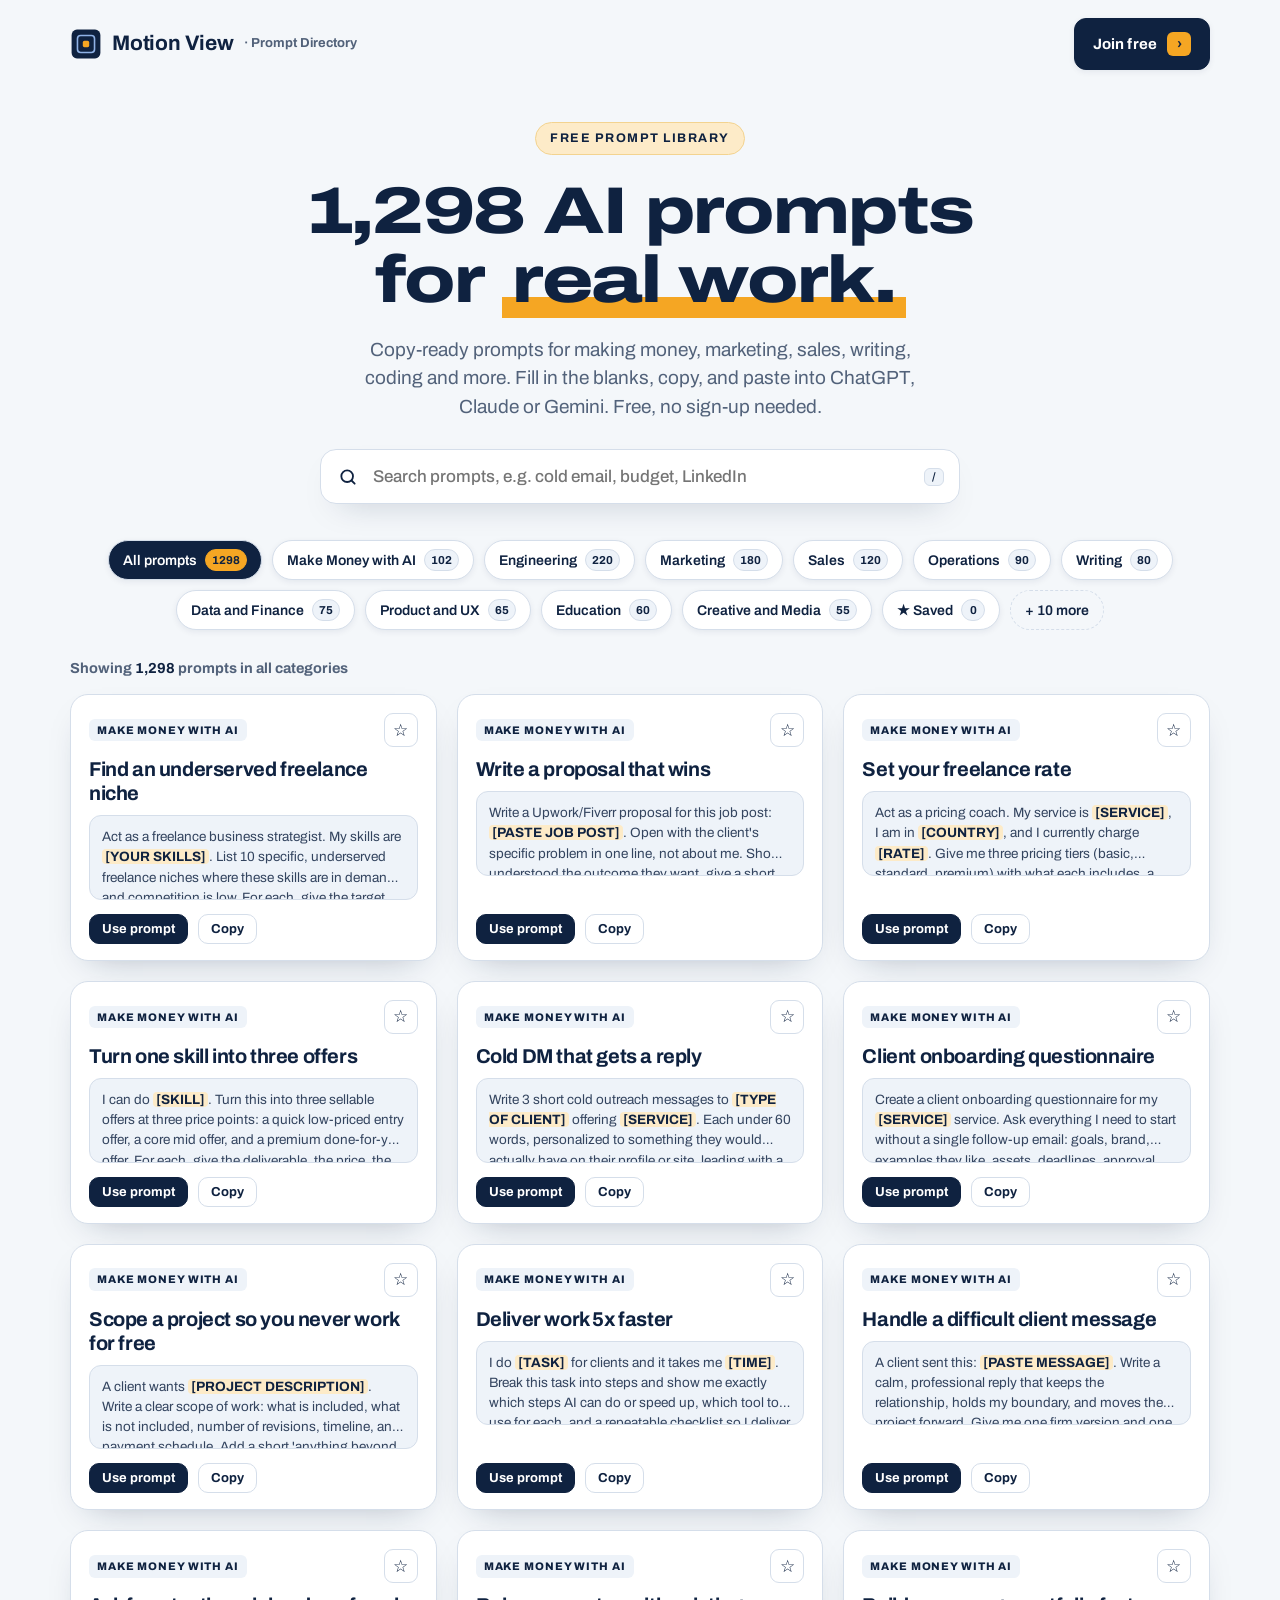
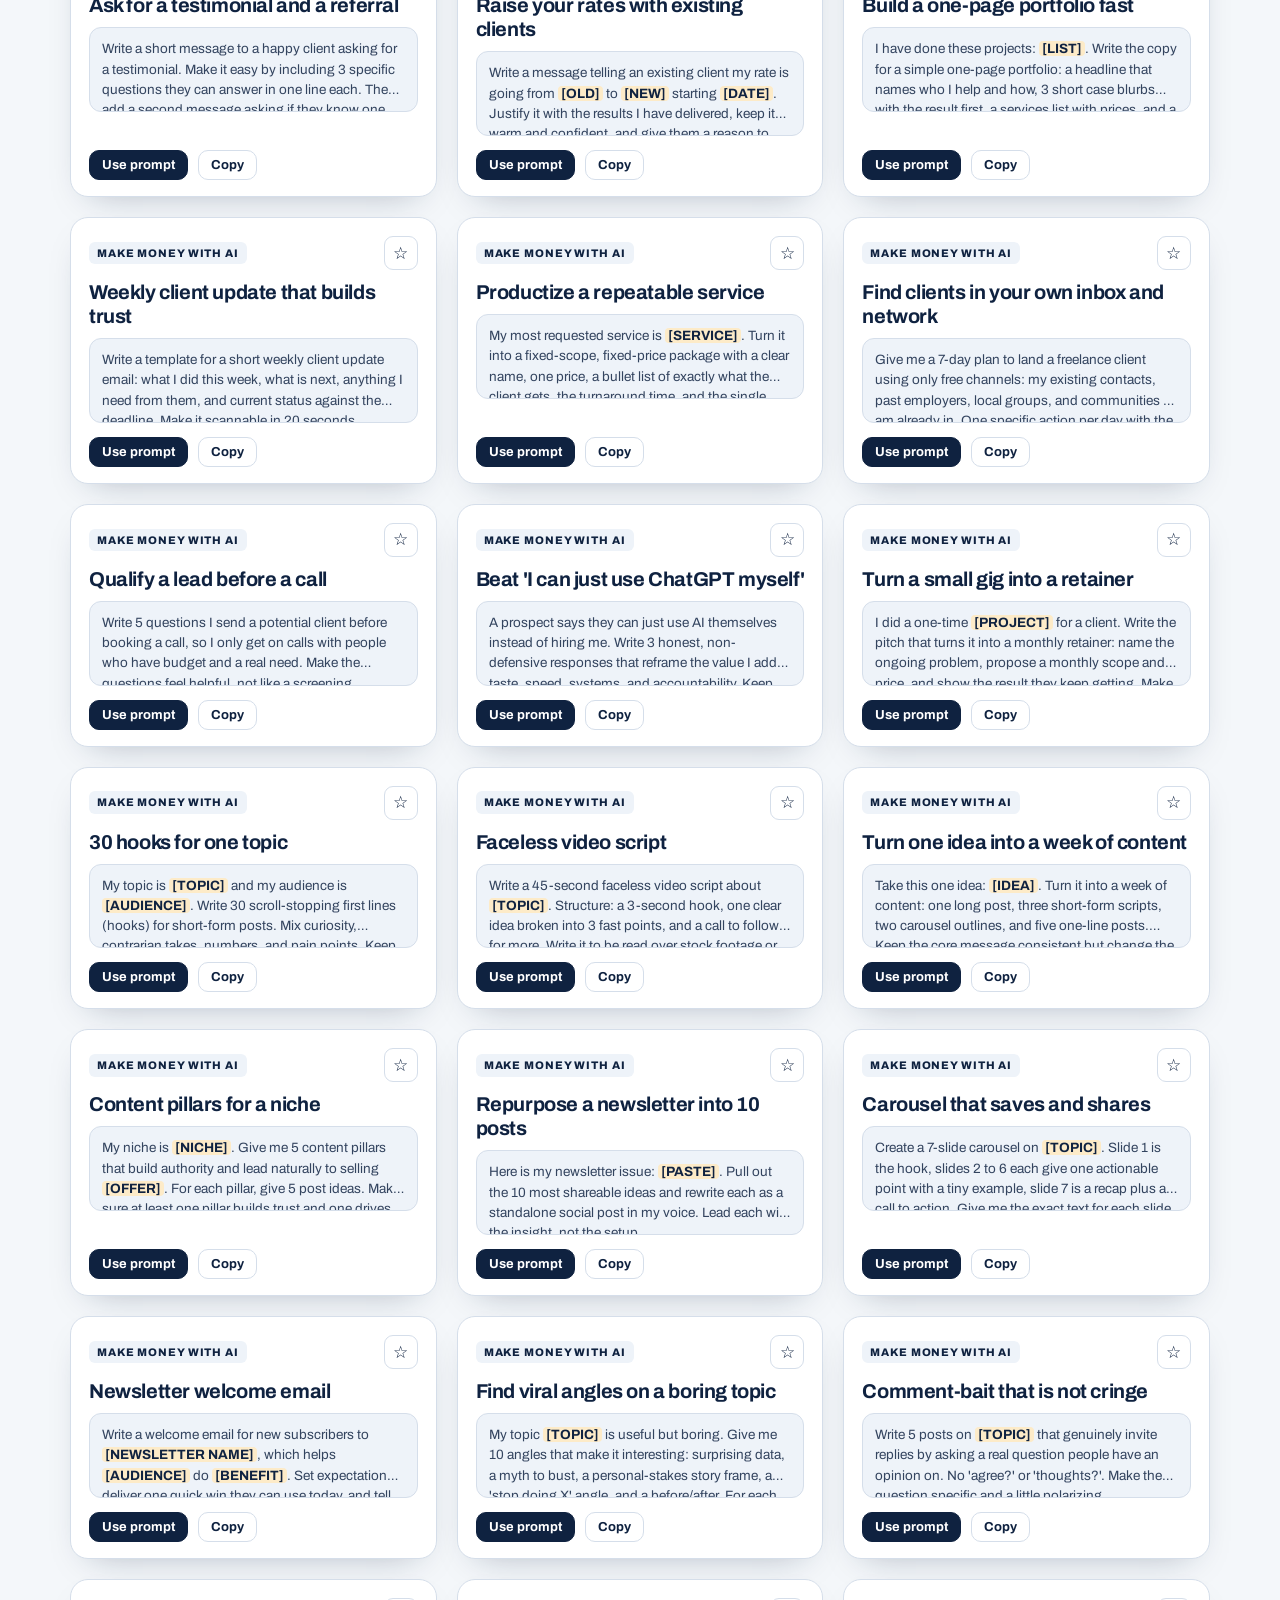
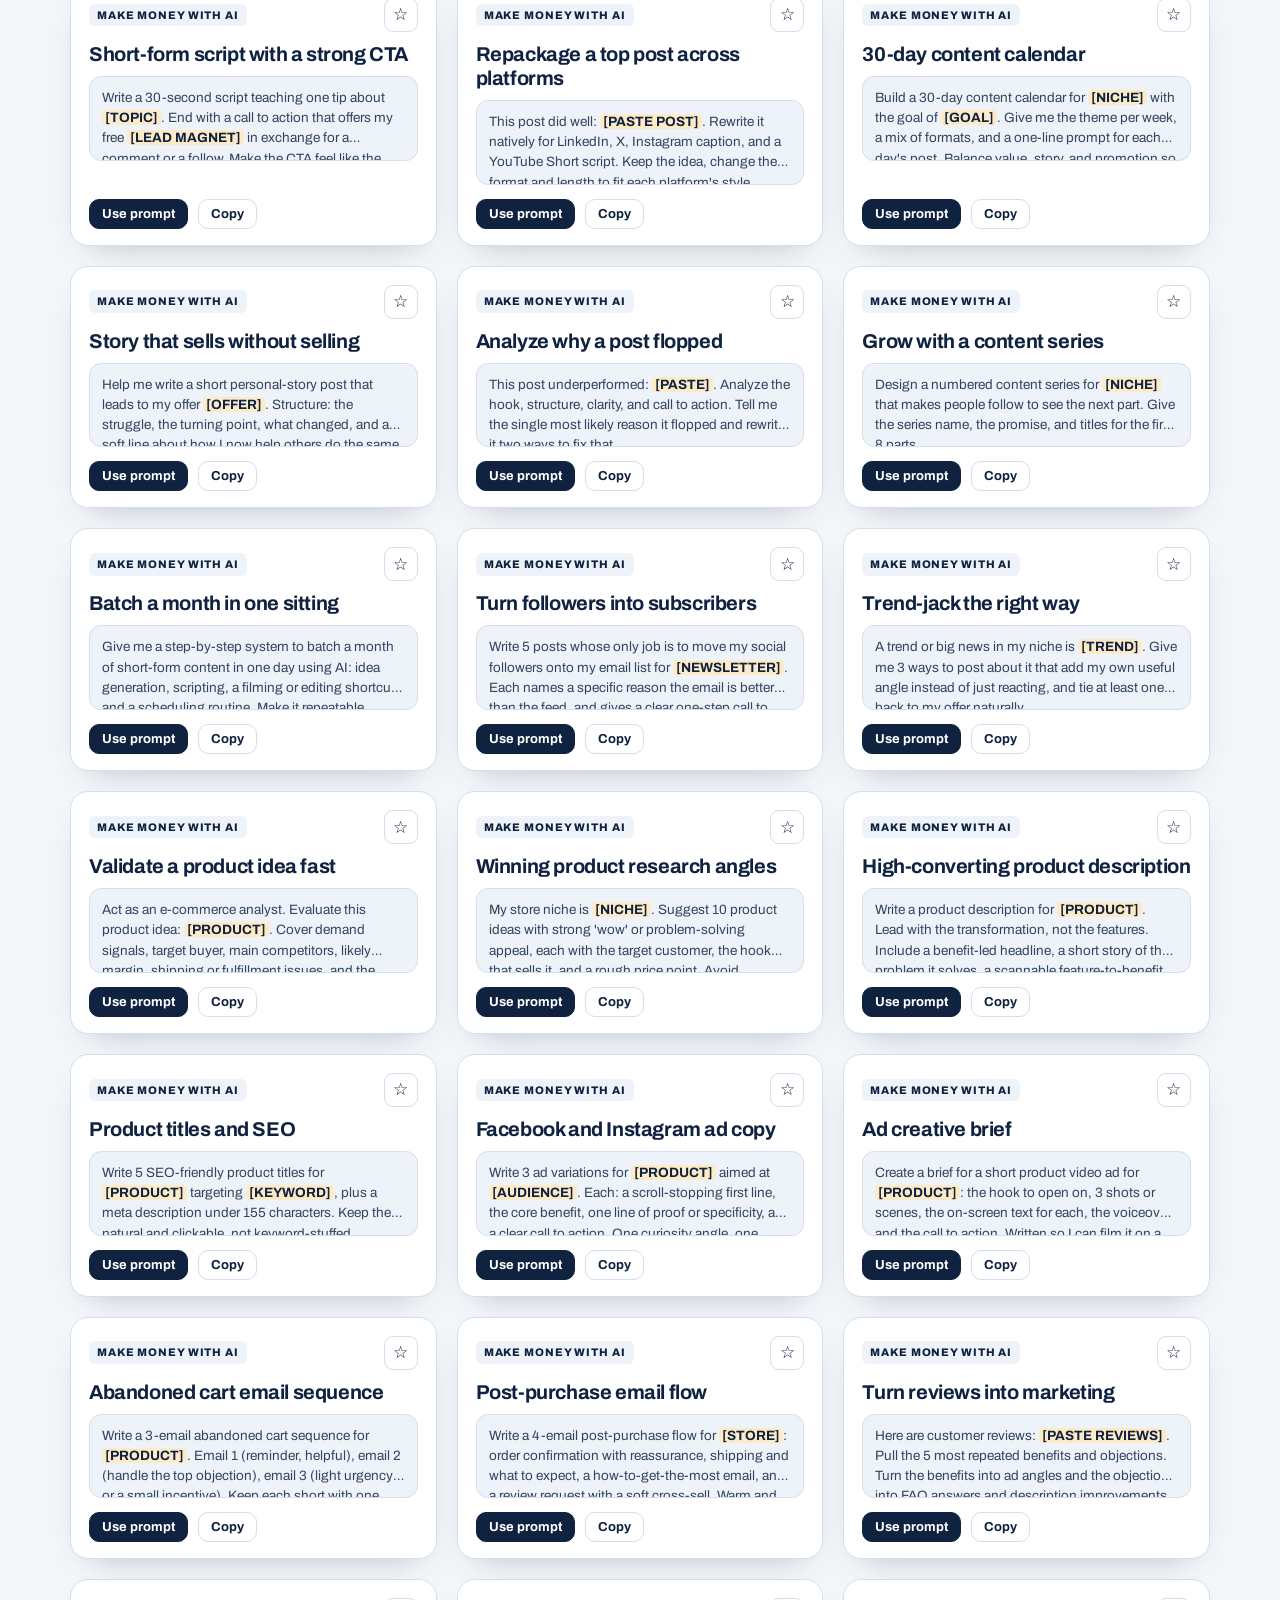
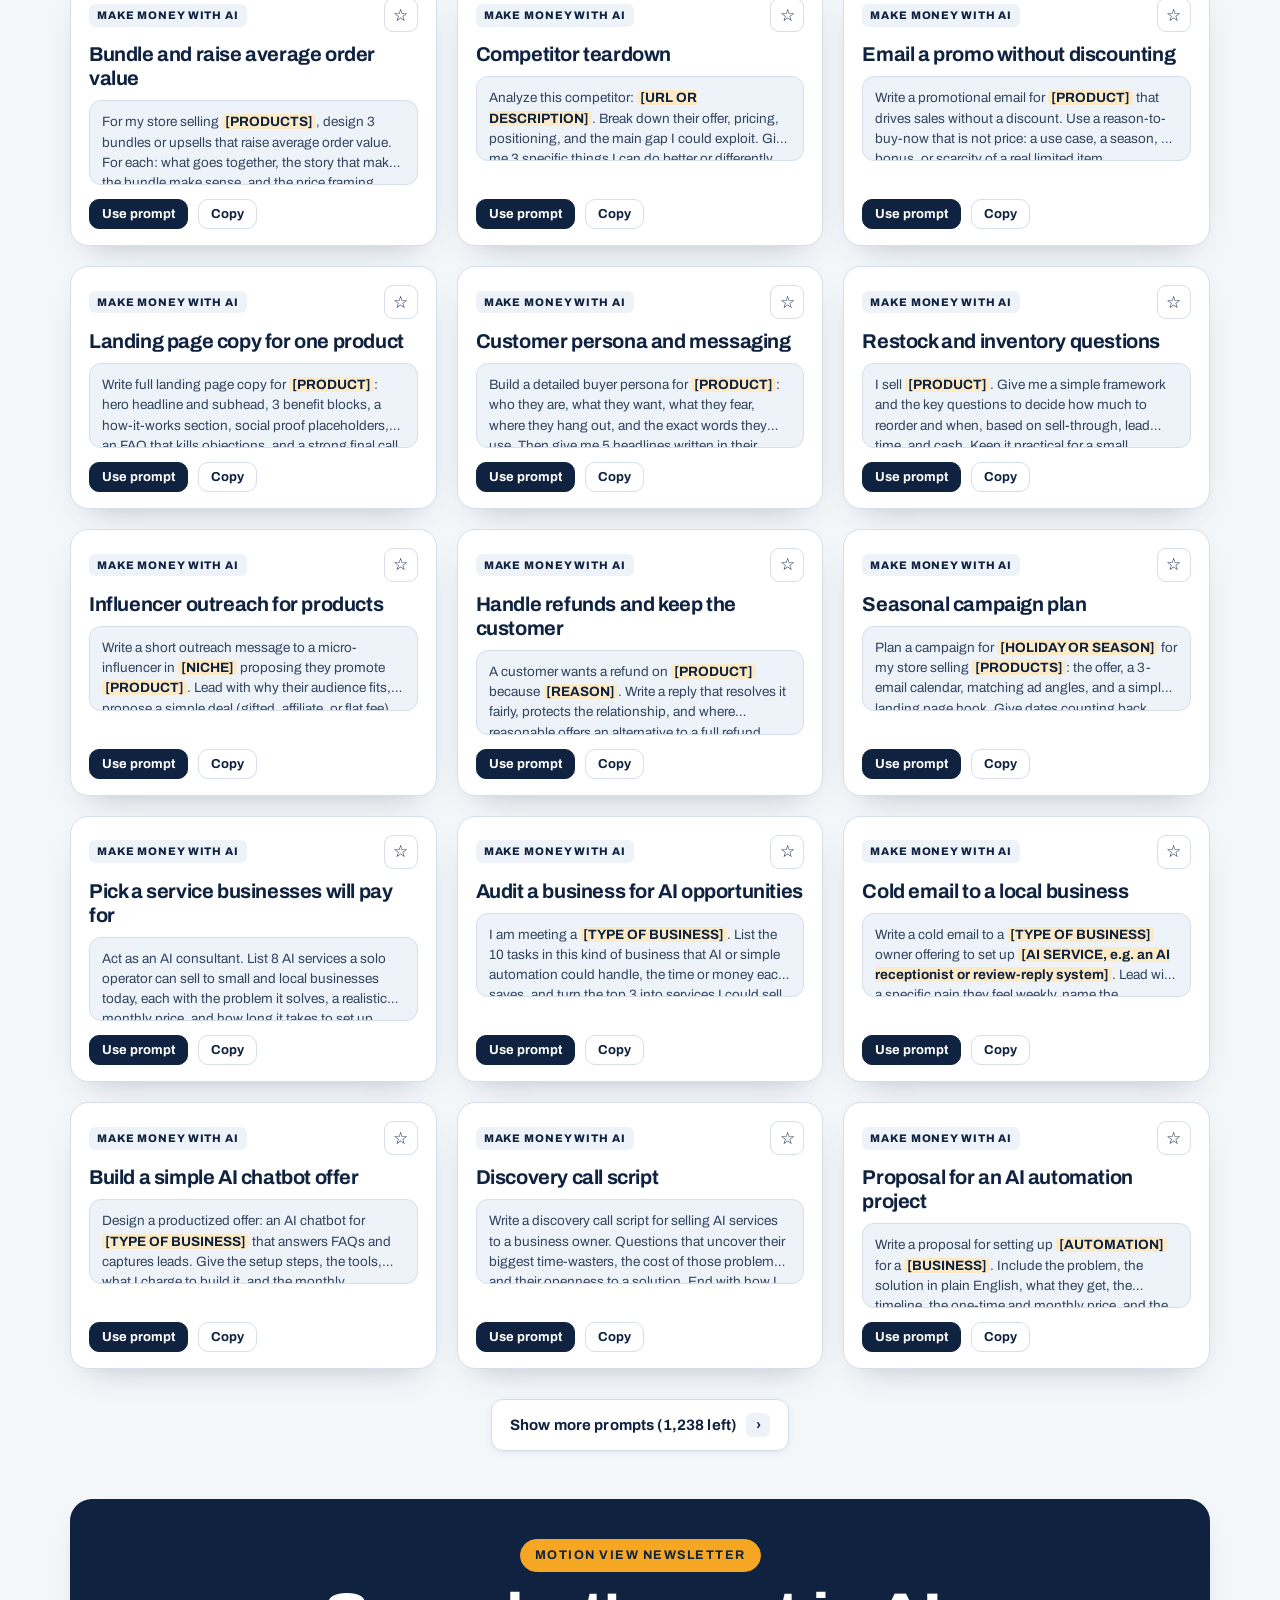
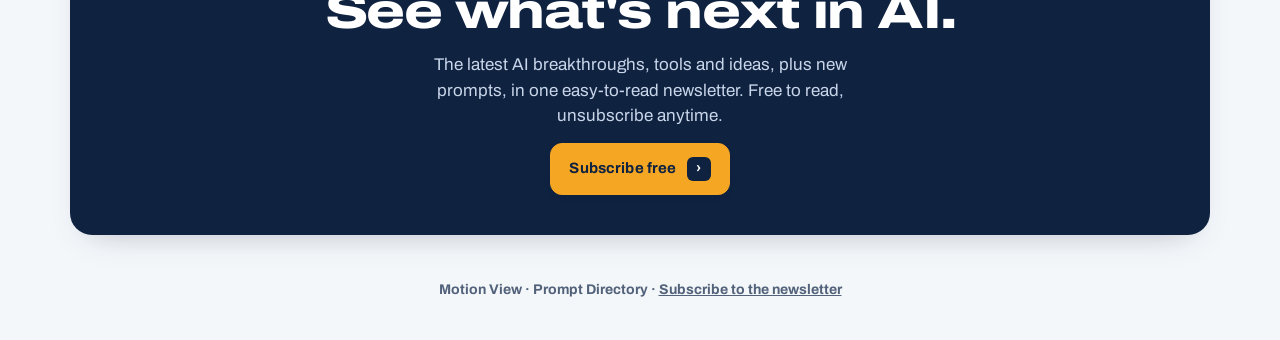
==== index.html @ 3ee0912f "Motion View Prompt Directory: 1,298 prompts, Netlify/Cloudflare-ready static site Co-Authored-By: Cl" ====
<!doctype html>
<html lang="en">
<head>
<meta charset="utf-8">
<meta name="viewport" content="width=device-width, initial-scale=1, viewport-fit=cover">
<meta name="description" content="1,298 free AI prompts for ChatGPT, Claude and Gemini. Search by category, fill in the blanks, and copy. From Motion View.">
<meta property="og:title" content="Motion View Prompt Directory">
<meta property="og:description" content="1,298 free AI prompts for making money, marketing, sales, writing and more.">
<link rel="icon" href="data:image/svg+xml,%3Csvg%20viewBox='0%200%2030%2030'%20xmlns='http://www.w3.org/2000/svg'%3E%3Crect%20x='1.5'%20y='1.5'%20width='27'%20height='27'%20rx='5'%20fill='%230F2240'/%3E%3Crect%20x='7'%20y='7'%20width='16'%20height='16'%20rx='3'%20fill='none'%20stroke='%238FB2E6'%20stroke-width='1.5'/%3E%3Crect%20x='12'%20y='12'%20width='6'%20height='6'%20rx='1.5'%20fill='%23F5A623'/%3E%3C/svg%3E">
<title>Motion View Prompt Directory</title>
<link rel="preconnect" href="https://fonts.googleapis.com">
<link rel="preconnect" href="https://fonts.gstatic.com" crossorigin>
<link rel="stylesheet" href="https://fonts.googleapis.com/css2?family=Archivo:wdth,wght@62..125,100..900&display=swap">
<style>
/* Layout: Motion View prompt library. Header with join button, hero with big search,
   category chips with counts, card grid, prompt modal with fill-in variables, join band, footer. */
:root{
  --paper:#F4F7FA;
  --card:#FFFFFF;
  --cream:#EEF3F9;
  --ink:#0F2240;
  --muted:#52627A;
  --accent:#F5A623;
  --accent-soft:#FDEBC8;
  --line:#D5DEEA;
  --blue:#8FB2E6;
  --bd:1px solid var(--line);
  --sh:0 14px 34px -20px rgba(15,34,64,.35);
  --sh-sm:0 2px 6px rgba(15,34,64,.07);
  --font:"Archivo","Helvetica Neue",Arial,sans-serif;
  color-scheme:light;
}
*{box-sizing:border-box}
[hidden]{display:none!important}
body{margin:0;font-family:var(--font);font-size:16px;line-height:1.5;color:var(--ink);-webkit-font-smoothing:antialiased;background-color:var(--paper)}
a{color:inherit;text-decoration:none}
h1,h2,h3,p{margin:0}
button{font-family:inherit}
.wrap{max-width:1180px;margin:0 auto;padding-inline:20px}
:focus-visible{outline:3px solid var(--accent);outline-offset:3px;border-radius:8px}
.sticker{display:inline-block;background:var(--card);border:var(--bd);border-radius:999px;box-shadow:none;padding:6px 14px;font-weight:700;font-size:12.5px;letter-spacing:.12em;text-transform:uppercase;}
.sticker.orange{background:var(--accent-soft);color:var(--ink);border-color:#F3D38F}
.btn{display:inline-flex;align-items:center;gap:10px;border:1px solid var(--ink);border-radius:12px;background:var(--ink);color:#fff;box-shadow:var(--sh-sm);font:700 15px/1 var(--font);letter-spacing:.01em;padding:13px 18px;cursor:pointer;white-space:nowrap;transition:transform .1s,box-shadow .1s}
.btn:hover{transform:translateY(-1px);box-shadow:0 8px 18px -10px rgba(15,34,64,.6)}
.btn:active{transform:none;box-shadow:none}
.btn.dark{background:var(--accent);border-color:var(--accent);color:var(--ink)}
.btn.light{background:var(--card);color:var(--ink);border-color:var(--line)}
.btn .arr{display:grid;place-items:center;width:24px;height:24px;border-radius:6px;background:var(--accent);color:var(--ink);font-size:15px;letter-spacing:0}
.btn.dark .arr{background:var(--ink);color:#fff}
.btn.light .arr{background:var(--cream);color:var(--ink)}

/* Header */
header{padding-block:18px}
.nav{display:flex;align-items:center;justify-content:space-between;gap:14px}
.logo{display:inline-flex;align-items:center;gap:10px}
.logo .mk{display:block;width:32px;height:32px;flex:none}
.logo .word{font-weight:700;font-size:21px;letter-spacing:-.01em;white-space:nowrap;color:var(--ink)}
.logo .sub{font-weight:700;font-size:13px;color:var(--muted);white-space:nowrap}
@media (max-width:560px){.logo .sub{display:none}}

/* Hero */
.hero{text-align:center;padding-block:34px 26px;display:grid;justify-items:center}
.hero h1{margin-top:22px;font-weight:800;font-stretch:125%;font-size:clamp(34px,5.6vw,66px);line-height:1.05;letter-spacing:-.025em;max-width:16ch;text-wrap:balance}
.hero h1 .hl{display:inline-block;background:none;color:var(--ink);border:0;border-radius:0;box-shadow:inset 0 -.32em 0 var(--accent);padding:0 .16em .04em;}
.hero .lede{margin-top:18px;font-size:clamp(16px,1.9vw,19px);color:var(--muted);max-width:54ch}
.search{position:relative;margin-top:28px;width:min(640px,100%)}
.search input{width:100%;border:var(--bd);border-radius:16px;background:#fff;box-shadow:var(--sh);font:500 17px var(--font);padding:17px 18px 17px 52px;color:var(--ink)}
.search input:focus{outline:none;border-color:var(--blue);box-shadow:0 0 0 4px rgba(143,178,230,.35)}
.search svg{color:var(--ink);position:absolute;left:18px;top:50%;transform:translateY(-50%);width:20px;height:20px}
.search kbd{position:absolute;right:16px;top:50%;transform:translateY(-50%);border:1px solid var(--line);border-radius:6px;padding:1px 7px;font:600 12px var(--font);background:var(--cream)}
@media (max-width:560px){.search kbd{display:none}}

/* Category chips */
.cats{display:flex;flex-wrap:wrap;gap:10px;justify-content:center;padding-block:10px 6px}
.chip{display:inline-flex;align-items:center;gap:8px;border:var(--bd);border-radius:999px;background:var(--card);box-shadow:var(--sh-sm);padding:8px 14px;font:600 14px var(--font);cursor:pointer;color:var(--ink);transition:border-color .1s}
.chip:hover{border-color:var(--blue)}
.chip b{display:inline-grid;place-items:center;min-width:24px;height:22px;padding:0 6px;border-radius:999px;background:var(--cream);border:1px solid var(--line);font-size:11.5px;font-weight:700}
.chip[aria-pressed="true"]{background:var(--ink);color:#fff}
.chip[aria-pressed="true"] b{background:var(--accent);color:var(--ink);border-color:var(--accent)}
.chip.fav[aria-pressed="true"]{background:var(--accent);color:var(--ink)}
.chip.fav[aria-pressed="true"] b{background:var(--ink);color:#fff;border-color:var(--ink)}

.catsub{text-align:center;color:var(--muted);font-weight:600;font-size:15px;margin-top:10px}
.morechips{border:1.5px dashed var(--line);background:transparent;box-shadow:none}
.loadmore{display:flex;justify-content:center;padding-block:10px 4px}
.meta{display:flex;justify-content:space-between;align-items:center;gap:12px;flex-wrap:wrap;padding-block:22px 14px;font-weight:700;color:var(--muted);font-size:14.5px}
.meta strong{color:var(--ink)}
.clear{border:0;background:none;font:800 14px var(--font);text-decoration:underline;cursor:pointer;color:var(--ink)}

/* Grid */
.grid{display:grid;grid-template-columns:repeat(auto-fill,minmax(min(300px,100%),1fr));gap:20px;padding-bottom:20px}
.card{position:relative;display:flex;flex-direction:column;gap:10px;background:var(--card);border:var(--bd);border-radius:18px;box-shadow:var(--sh);padding:18px 18px 16px;cursor:pointer;transition:transform .12s;min-width:0}
.card:hover{transform:translateY(-2px);box-shadow:0 18px 38px -20px rgba(15,34,64,.45);border-color:var(--blue)}
.card .top{display:flex;justify-content:space-between;align-items:center;gap:10px}
.tag{display:inline-block;background:var(--cream);color:var(--ink);border-radius:6px;padding:3px 8px;font-weight:800;font-size:11px;letter-spacing:.08em;text-transform:uppercase}
.star{display:grid;place-items:center;width:34px;height:34px;border:1px solid var(--line);border-radius:9px;background:var(--card);cursor:pointer;font-size:17px;line-height:1;color:var(--ink);flex:none}
.star[aria-pressed="true"]{background:var(--accent);color:var(--ink);border-color:var(--accent)}
.card h3{font-weight:700;font-size:20px;line-height:1.2;letter-spacing:-.02em}
.card .desc{color:var(--muted);font-size:14.5px;font-weight:500}
.card .pv{background:var(--cream);border:1px solid var(--line);border-radius:12px;padding:11px 12px;font-size:13.5px;line-height:1.5;color:#33445F;display:-webkit-box;-webkit-line-clamp:3;-webkit-box-orient:vertical;overflow:hidden}
.v{background:var(--accent-soft);border-radius:4px;padding:0 3px;font-weight:700;color:var(--ink)}
.card .act{display:flex;gap:10px;margin-top:auto;padding-top:4px}
.mini{display:inline-flex;align-items:center;gap:6px;border:1px solid var(--line);border-radius:10px;background:var(--card);box-shadow:none;padding:7px 12px;font:700 13px var(--font);cursor:pointer;color:var(--ink)}
.mini.o{background:var(--ink);color:#fff;border-color:var(--ink)}
.empty{grid-column:1/-1;text-align:center;padding:48px 20px;border:1.5px dashed var(--line);border-radius:18px}
.empty h3{font-weight:700;font-size:24px}
.empty p{color:var(--muted);margin-top:6px}

/* Join band */
.band{margin-block:44px 10px;background:var(--ink);color:#fff;border:0;border-radius:22px;box-shadow:var(--sh);padding:40px 26px;display:grid;justify-items:center;text-align:center;gap:14px}
.band h2{font-weight:800;font-stretch:125%;font-size:clamp(30px,4.6vw,50px);line-height:1.05;letter-spacing:-.03em;max-width:17ch}
.band p{font-weight:400;font-size:17px;max-width:48ch;color:#C9D6EA}

footer{padding-block:34px 40px;text-align:center;color:var(--muted);font-weight:700;font-size:14px}
footer a{text-decoration:underline}

/* Modal */
.overlay{position:fixed;inset:0;background:rgba(15,34,64,.55);display:grid;place-items:center;padding:16px;z-index:50}
.modal{position:relative;width:min(720px,100%);max-height:calc(100vh - 32px);overflow:auto;background:var(--card);border:var(--bd);border-radius:22px;box-shadow:0 30px 70px -30px rgba(15,34,64,.6);padding:28px 26px 24px}
.x{position:absolute;top:14px;right:14px;width:40px;height:40px;border:var(--bd);border-radius:11px;background:var(--card);box-shadow:var(--sh-sm);font:900 17px var(--font);cursor:pointer;color:var(--ink)}
.modal h2{margin-top:14px;font-weight:700;font-size:clamp(24px,3.6vw,32px);line-height:1.1;letter-spacing:-.03em;padding-right:40px}
.modal .desc{margin-top:8px;color:var(--muted);font-weight:500}
.fields{display:grid;grid-template-columns:repeat(auto-fill,minmax(min(220px,100%),1fr));gap:12px;margin-top:20px}
.fields label{display:grid;gap:5px;font-weight:800;font-size:12px;letter-spacing:.08em;text-transform:uppercase;color:var(--muted)}
.fields input,.fields textarea{border:1px solid var(--line);border-radius:10px;background:#fff;padding:10px 12px;font:500 15px var(--font);color:var(--ink);text-transform:none;letter-spacing:0}
.fields input:focus,.fields textarea:focus{outline:none;border-color:var(--accent)}
.fields textarea{resize:vertical;min-height:90px}
.fill-note{margin-top:20px;font-weight:800;font-size:12px;letter-spacing:.12em;text-transform:uppercase;color:var(--muted)}
.final{margin-top:8px;background:var(--cream);border:1px solid var(--line);border-radius:14px;padding:16px;font-size:15.5px;line-height:1.6;white-space:pre-wrap;word-break:break-word}
.final .filled{background:#E3F4E6;border-radius:4px;padding:0 3px;font-weight:700}
.mact{display:flex;flex-wrap:wrap;gap:12px;margin-top:20px}
.toast{position:fixed;left:50%;bottom:calc(22px + env(safe-area-inset-bottom,0px));transform:translateX(-50%);background:var(--ink);color:#fff;border:1px solid var(--line);border-radius:12px;box-shadow:0 8px 20px -8px rgba(15,34,64,.5);padding:10px 16px;font-weight:800;font-size:14px;z-index:60}
@media (prefers-reduced-motion:reduce){*{transition:none!important}}
</style>
</head>
<body>


<header>
  <div class="wrap nav">
    <a class="logo" href="#all" aria-label="Motion View Prompt Directory home"><svg class="mk" viewBox="0 0 30 30" aria-hidden="true"><rect x="1.5" y="1.5" width="27" height="27" rx="5" fill="#0F2240"/><rect x="7" y="7" width="16" height="16" rx="3" fill="none" stroke="#8FB2E6" stroke-width="1.5"/><rect x="12" y="12" width="6" height="6" rx="1.5" fill="#F5A623"/></svg><span class="word">Motion View</span><span class="sub">· Prompt Directory</span></a>
    <a class="btn" id="join-top" href="https://motionview.beehiiv.com/subscribe">Join free <span class="arr">›</span></a>
  </div>
</header>

<main>
  <section class="wrap hero">
    <span class="sticker orange">Free prompt library</span>
    <h1><span id="count-h">1,298</span> AI prompts for <span class="hl">real work.</span></h1>
    <p class="lede">Copy-ready prompts for making money, marketing, sales, writing, coding and more. Fill in the blanks, copy, and paste into ChatGPT, Claude or Gemini. Free, no sign-up needed.</p>
    <div class="search">
      <svg viewBox="0 0 24 24" fill="none" stroke="#0F2240" stroke-width="2.2" stroke-linecap="round" aria-hidden="true"><circle cx="11" cy="11" r="7"/><path d="m20 20-3.5-3.5"/></svg>
      <label for="q" style="position:absolute;left:-9999px">Search prompts</label>
      <input id="q" type="search" placeholder="Search prompts, e.g. cold email, budget, LinkedIn" autocomplete="off">
      <kbd>/</kbd>
    </div>
  </section>

  <div class="wrap">
    <nav class="cats" id="cats" aria-label="Categories"></nav>
    <p class="catsub" id="catsub" hidden></p>
    <div class="meta"><span id="status"></span><button class="clear" id="clear" type="button" hidden>Clear filters</button></div>
    <div class="grid" id="grid" aria-live="polite"></div>
    <div class="loadmore" id="loadmore" hidden><button class="btn light" id="loadbtn" type="button">Show more prompts <span class="arr">›</span></button></div>

    <section class="band">
      <span class="sticker" style="color:var(--ink);background:var(--accent);border-color:var(--accent)">Motion View newsletter</span>
      <h2>See what's next in AI.</h2>
      <p>The latest AI breakthroughs, tools and ideas, plus new prompts, in one easy-to-read newsletter. Free to read, unsubscribe anytime.</p>
      <a class="btn dark" id="join-band" href="https://motionview.beehiiv.com/subscribe">Subscribe free <span class="arr">›</span></a>
    </section>
  </div>
</main>

<footer>Motion View · Prompt Directory · <a id="join-foot" href="https://motionview.beehiiv.com/subscribe">Subscribe to the newsletter</a></footer>

<div class="overlay" id="overlay" hidden>
  <div class="modal" role="dialog" aria-modal="true" aria-labelledby="m-title">
    <button class="x" id="m-close" type="button" aria-label="Close">✕</button>
    <span class="tag" id="m-cat"></span>
    <h2 id="m-title"></h2>
    <p class="desc" id="m-desc"></p>
    <div class="fields" id="m-fields"></div>
    <p class="fill-note" id="m-note">Your prompt</p>
    <div class="final" id="m-final"></div>
    <div class="mact">
      <button class="btn" id="m-copy" type="button">Copy prompt <span class="arr">›</span></button>
      <a class="btn dark" id="m-gpt" href="#" target="_blank" rel="noopener">Open in ChatGPT <span class="arr">↗</span></a>
      <a class="btn light" id="m-claude" href="#" target="_blank" rel="noopener">Open in Claude <span class="arr">↗</span></a>
      <button class="mini" id="m-star" type="button" aria-pressed="false">☆ Save</button>
    </div>
  </div>
</div>
<div class="toast" id="toast" hidden></div>

<script>
// Motion View newsletter subscribe page
const JOIN_URL = "https://motionview.beehiiv.com/subscribe";
const DATA = {"cats": [["make-money-with-ai", "Make Money with AI", "Earn, save and grow money with AI. Our signature set."], ["engineering", "Engineering", "Build, ship and maintain software faster."], ["marketing", "Marketing", "Grow attention, traffic and demand."], ["sales", "Sales", "Find buyers, win deals and keep accounts."], ["operations", "Operations", "Run the business smoothly and efficiently."], ["writing", "Writing", "Write anything clearly, quickly and well."], ["data-and-finance", "Data and Finance", "Analyze numbers and make sharper decisions."], ["product-and-ux", "Product and UX", "Research, spec and ship what users want."], ["education", "Education", "Teach, learn and explain anything."], ["creative-and-media", "Creative and Media", "Scripts, visuals, audio and concepts."], ["career", "Career", "Land the job, the raise and the next step."], ["coaching", "Coaching", "Goals, habits, leadership and growth."], ["customer-support", "Customer Support", "Reply better, faster and kinder."], ["legal-and-compliance", "Legal and Compliance", "Understand contracts and stay compliant."], ["hr-and-recruiting", "HR and Recruiting", "Hire, onboard and support your team."], ["email", "Email", "Write, reply and follow up with less effort."], ["social-media", "Social Media", "Posts, threads, captions and content ideas."], ["productivity", "Productivity", "Plan your week and get more done."], ["business-strategy", "Business Strategy", "Plans, goals, decisions and growth ideas."], ["research", "Research", "Summarize, compare and find answers faster."]], "items": [{"c": "make-money-with-ai", "t": "Find an underserved freelance niche", "d": "", "p": "Act as a freelance business strategist. My skills are [YOUR SKILLS]. List 10 specific, underserved freelance niches where these skills are in demand and competition is low. For each, give the target client, the exact service to sell, a realistic starting price, and why demand is rising. Rank them by how fast a beginner could land the first client."}, {"c": "make-money-with-ai", "t": "Write a proposal that wins", "d": "", "p": "Write a Upwork/Fiverr proposal for this job post: [PASTE JOB POST]. Open with the client's specific problem in one line, not about me. Show I understood the outcome they want, give a short 3-step plan, mention one relevant proof point, and end with one easy question that invites a reply. Keep it under 150 words, confident, no fluff."}, {"c": "make-money-with-ai", "t": "Set your freelance rate", "d": "", "p": "Act as a pricing coach. My service is [SERVICE], I am in [COUNTRY], and I currently charge [RATE]. Give me three pricing tiers (basic, standard, premium) with what each includes, a value-based price for each, and the exact sentence I say when a client pushes back on price."}, {"c": "make-money-with-ai", "t": "Turn one skill into three offers", "d": "", "p": "I can do [SKILL]. Turn this into three sellable offers at three price points: a quick low-priced entry offer, a core mid offer, and a premium done-for-you offer. For each, give the deliverable, the price, the time it takes me, and who buys it."}, {"c": "make-money-with-ai", "t": "Cold DM that gets a reply", "d": "", "p": "Write 3 short cold outreach messages to [TYPE OF CLIENT] offering [SERVICE]. Each under 60 words, personalized to something they would actually have on their profile or site, leading with a specific result I can get them, ending with a low-pressure question. No 'hope you are doing well'."}, {"c": "make-money-with-ai", "t": "Client onboarding questionnaire", "d": "", "p": "Create a client onboarding questionnaire for my [SERVICE] service. Ask everything I need to start without a single follow-up email: goals, brand, examples they like, assets, deadlines, approval process, and how they measure success. Group the questions and keep it under 15."}, {"c": "make-money-with-ai", "t": "Scope a project so you never work for free", "d": "", "p": "A client wants [PROJECT DESCRIPTION]. Write a clear scope of work: what is included, what is not included, number of revisions, timeline, and payment schedule. Add a short 'anything beyond this is billed at [RATE]' clause in plain, friendly language."}, {"c": "make-money-with-ai", "t": "Deliver work 5x faster", "d": "", "p": "I do [TASK] for clients and it takes me [TIME]. Break this task into steps and show me exactly which steps AI can do or speed up, which tool to use for each, and a repeatable checklist so I deliver the same quality in a fraction of the time."}, {"c": "make-money-with-ai", "t": "Handle a difficult client message", "d": "", "p": "A client sent this: [PASTE MESSAGE]. Write a calm, professional reply that keeps the relationship, holds my boundary, and moves the project forward. Give me one firm version and one softer version."}, {"c": "make-money-with-ai", "t": "Ask for a testimonial and a referral", "d": "", "p": "Write a short message to a happy client asking for a testimonial. Make it easy by including 3 specific questions they can answer in one line each. Then add a second message asking if they know one other person who needs [SERVICE]."}, {"c": "make-money-with-ai", "t": "Raise your rates with existing clients", "d": "", "p": "Write a message telling an existing client my rate is going from [OLD] to [NEW] starting [DATE]. Justify it with the results I have delivered, keep it warm and confident, and give them a reason to stay rather than an apology."}, {"c": "make-money-with-ai", "t": "Build a one-page portfolio fast", "d": "", "p": "I have done these projects: [LIST]. Write the copy for a simple one-page portfolio: a headline that names who I help and how, 3 short case blurbs with the result first, a services list with prices, and a clear call to action to book me."}, {"c": "make-money-with-ai", "t": "Weekly client update that builds trust", "d": "", "p": "Write a template for a short weekly client update email: what I did this week, what is next, anything I need from them, and current status against the deadline. Make it scannable in 20 seconds."}, {"c": "make-money-with-ai", "t": "Productize a repeatable service", "d": "", "p": "My most requested service is [SERVICE]. Turn it into a fixed-scope, fixed-price package with a clear name, one price, a bullet list of exactly what the client gets, the turnaround time, and the single outcome it promises."}, {"c": "make-money-with-ai", "t": "Find clients in your own inbox and network", "d": "", "p": "Give me a 7-day plan to land a freelance client using only free channels: my existing contacts, past employers, local groups, and communities I am already in. One specific action per day with the exact message to send."}, {"c": "make-money-with-ai", "t": "Qualify a lead before a call", "d": "", "p": "Write 5 questions I send a potential client before booking a call, so I only get on calls with people who have budget and a real need. Make the questions feel helpful, not like a screening."}, {"c": "make-money-with-ai", "t": "Beat 'I can just use ChatGPT myself'", "d": "", "p": "A prospect says they can just use AI themselves instead of hiring me. Write 3 honest, non-defensive responses that reframe the value I add: taste, speed, systems, and accountability. Keep each under 40 words."}, {"c": "make-money-with-ai", "t": "Turn a small gig into a retainer", "d": "", "p": "I did a one-time [PROJECT] for a client. Write the pitch that turns it into a monthly retainer: name the ongoing problem, propose a monthly scope and price, and show the result they keep getting. Make saying yes the easy option."}, {"c": "make-money-with-ai", "t": "30 hooks for one topic", "d": "", "p": "My topic is [TOPIC] and my audience is [AUDIENCE]. Write 30 scroll-stopping first lines (hooks) for short-form posts. Mix curiosity, contrarian takes, numbers, and pain points. Keep each under 12 words and make them specific, not generic."}, {"c": "make-money-with-ai", "t": "Faceless video script", "d": "", "p": "Write a 45-second faceless video script about [TOPIC]. Structure: a 3-second hook, one clear idea broken into 3 fast points, and a call to follow for more. Write it to be read over stock footage or screen recording. Conversational, no jargon."}, {"c": "make-money-with-ai", "t": "Turn one idea into a week of content", "d": "", "p": "Take this one idea: [IDEA]. Turn it into a week of content: one long post, three short-form scripts, two carousel outlines, and five one-line posts. Keep the core message consistent but change the angle each time."}, {"c": "make-money-with-ai", "t": "Content pillars for a niche", "d": "", "p": "My niche is [NICHE]. Give me 5 content pillars that build authority and lead naturally to selling [OFFER]. For each pillar, give 5 post ideas. Make sure at least one pillar builds trust and one drives demand for my offer."}, {"c": "make-money-with-ai", "t": "Repurpose a newsletter into 10 posts", "d": "", "p": "Here is my newsletter issue: [PASTE]. Pull out the 10 most shareable ideas and rewrite each as a standalone social post in my voice. Lead each with the insight, not the setup."}, {"c": "make-money-with-ai", "t": "Carousel that saves and shares", "d": "", "p": "Create a 7-slide carousel on [TOPIC]. Slide 1 is the hook, slides 2 to 6 each give one actionable point with a tiny example, slide 7 is a recap plus a call to action. Give me the exact text for each slide, tight enough to fit."}, {"c": "make-money-with-ai", "t": "Newsletter welcome email", "d": "", "p": "Write a welcome email for new subscribers to [NEWSLETTER NAME], which helps [AUDIENCE] do [BENEFIT]. Set expectations, deliver one quick win they can use today, and tell them what is coming. Warm, short, no corporate tone."}, {"c": "make-money-with-ai", "t": "Find viral angles on a boring topic", "d": "", "p": "My topic [TOPIC] is useful but boring. Give me 10 angles that make it interesting: surprising data, a myth to bust, a personal-stakes story frame, a 'stop doing X' angle, and a before/after. For each, write the hook."}, {"c": "make-money-with-ai", "t": "Comment-bait that is not cringe", "d": "", "p": "Write 5 posts on [TOPIC] that genuinely invite replies by asking a real question people have an opinion on. No 'agree?' or 'thoughts?'. Make the question specific and a little polarizing."}, {"c": "make-money-with-ai", "t": "Short-form script with a strong CTA", "d": "", "p": "Write a 30-second script teaching one tip about [TOPIC]. End with a call to action that offers my free [LEAD MAGNET] in exchange for a comment or a follow. Make the CTA feel like the natural next step, not a pitch."}, {"c": "make-money-with-ai", "t": "Repackage a top post across platforms", "d": "", "p": "This post did well: [PASTE POST]. Rewrite it natively for LinkedIn, X, Instagram caption, and a YouTube Short script. Keep the idea, change the format and length to fit each platform's style."}, {"c": "make-money-with-ai", "t": "30-day content calendar", "d": "", "p": "Build a 30-day content calendar for [NICHE] with the goal of [GOAL]. Give me the theme per week, a mix of formats, and a one-line prompt for each day's post. Balance value, story, and promotion so I am not always selling."}, {"c": "make-money-with-ai", "t": "Story that sells without selling", "d": "", "p": "Help me write a short personal-story post that leads to my offer [OFFER]. Structure: the struggle, the turning point, what changed, and a soft line about how I now help others do the same. Honest and specific, not a humble-brag."}, {"c": "make-money-with-ai", "t": "Analyze why a post flopped", "d": "", "p": "This post underperformed: [PASTE]. Analyze the hook, structure, clarity, and call to action. Tell me the single most likely reason it flopped and rewrite it two ways to fix that."}, {"c": "make-money-with-ai", "t": "Grow with a content series", "d": "", "p": "Design a numbered content series for [NICHE] that makes people follow to see the next part. Give the series name, the promise, and titles for the first 8 parts."}, {"c": "make-money-with-ai", "t": "Batch a month in one sitting", "d": "", "p": "Give me a step-by-step system to batch a month of short-form content in one day using AI: idea generation, scripting, a filming or editing shortcut, and a scheduling routine. Make it repeatable."}, {"c": "make-money-with-ai", "t": "Turn followers into subscribers", "d": "", "p": "Write 5 posts whose only job is to move my social followers onto my email list for [NEWSLETTER]. Each names a specific reason the email is better than the feed, and gives a clear one-step call to action."}, {"c": "make-money-with-ai", "t": "Trend-jack the right way", "d": "", "p": "A trend or big news in my niche is [TREND]. Give me 3 ways to post about it that add my own useful angle instead of just reacting, and tie at least one back to my offer naturally."}, {"c": "make-money-with-ai", "t": "Validate a product idea fast", "d": "", "p": "Act as an e-commerce analyst. Evaluate this product idea: [PRODUCT]. Cover demand signals, target buyer, main competitors, likely margin, shipping or fulfillment issues, and the single biggest risk. End with a clear 'pursue, tweak, or drop' verdict and why."}, {"c": "make-money-with-ai", "t": "Winning product research angles", "d": "", "p": "My store niche is [NICHE]. Suggest 10 product ideas with strong 'wow' or problem-solving appeal, each with the target customer, the hook that sells it, and a rough price point. Avoid saturated, everyone-sells-it items."}, {"c": "make-money-with-ai", "t": "High-converting product description", "d": "", "p": "Write a product description for [PRODUCT]. Lead with the transformation, not the features. Include a benefit-led headline, a short story of the problem it solves, a scannable feature-to-benefit list, and a line that handles the top objection. Match a [TONE] brand voice."}, {"c": "make-money-with-ai", "t": "Product titles and SEO", "d": "", "p": "Write 5 SEO-friendly product titles for [PRODUCT] targeting [KEYWORD], plus a meta description under 155 characters. Keep them natural and clickable, not keyword-stuffed."}, {"c": "make-money-with-ai", "t": "Facebook and Instagram ad copy", "d": "", "p": "Write 3 ad variations for [PRODUCT] aimed at [AUDIENCE]. Each: a scroll-stopping first line, the core benefit, one line of proof or specificity, and a clear call to action. One curiosity angle, one problem-agitate angle, one offer-led angle."}, {"c": "make-money-with-ai", "t": "Ad creative brief", "d": "", "p": "Create a brief for a short product video ad for [PRODUCT]: the hook to open on, 3 shots or scenes, the on-screen text for each, the voiceover, and the call to action. Written so I can film it on a phone."}, {"c": "make-money-with-ai", "t": "Abandoned cart email sequence", "d": "", "p": "Write a 3-email abandoned cart sequence for [PRODUCT]. Email 1 (reminder, helpful), email 2 (handle the top objection), email 3 (light urgency or a small incentive). Keep each short with one clear button."}, {"c": "make-money-with-ai", "t": "Post-purchase email flow", "d": "", "p": "Write a 4-email post-purchase flow for [STORE]: order confirmation with reassurance, shipping and what to expect, a how-to-get-the-most email, and a review request with a soft cross-sell. Warm and on-brand."}, {"c": "make-money-with-ai", "t": "Turn reviews into marketing", "d": "", "p": "Here are customer reviews: [PASTE REVIEWS]. Pull the 5 most repeated benefits and objections. Turn the benefits into ad angles and the objections into FAQ answers and description improvements."}, {"c": "make-money-with-ai", "t": "Bundle and raise average order value", "d": "", "p": "For my store selling [PRODUCTS], design 3 bundles or upsells that raise average order value. For each: what goes together, the story that makes the bundle make sense, and the price framing."}, {"c": "make-money-with-ai", "t": "Competitor teardown", "d": "", "p": "Analyze this competitor: [URL OR DESCRIPTION]. Break down their offer, pricing, positioning, and the main gap I could exploit. Give me 3 specific things I can do better or differently."}, {"c": "make-money-with-ai", "t": "Email a promo without discounting", "d": "", "p": "Write a promotional email for [PRODUCT] that drives sales without a discount. Use a reason-to-buy-now that is not price: a use case, a season, a bonus, or scarcity of a real limited item."}, {"c": "make-money-with-ai", "t": "Landing page copy for one product", "d": "", "p": "Write full landing page copy for [PRODUCT]: hero headline and subhead, 3 benefit blocks, a how-it-works section, social proof placeholders, an FAQ that kills objections, and a strong final call to action."}, {"c": "make-money-with-ai", "t": "Customer persona and messaging", "d": "", "p": "Build a detailed buyer persona for [PRODUCT]: who they are, what they want, what they fear, where they hang out, and the exact words they use. Then give me 5 headlines written in their language."}, {"c": "make-money-with-ai", "t": "Restock and inventory questions", "d": "", "p": "I sell [PRODUCT]. Give me a simple framework and the key questions to decide how much to reorder and when, based on sell-through, lead time, and cash. Keep it practical for a small operator."}, {"c": "make-money-with-ai", "t": "Influencer outreach for products", "d": "", "p": "Write a short outreach message to a micro-influencer in [NICHE] proposing they promote [PRODUCT]. Lead with why their audience fits, propose a simple deal (gifted, affiliate, or flat fee), and make replying easy."}, {"c": "make-money-with-ai", "t": "Handle refunds and keep the customer", "d": "", "p": "A customer wants a refund on [PRODUCT] because [REASON]. Write a reply that resolves it fairly, protects the relationship, and where reasonable offers an alternative to a full refund. Kind and clear."}, {"c": "make-money-with-ai", "t": "Seasonal campaign plan", "d": "", "p": "Plan a campaign for [HOLIDAY OR SEASON] for my store selling [PRODUCTS]: the offer, a 3-email calendar, matching ad angles, and a simple landing page hook. Give dates counting back from the key day."}, {"c": "make-money-with-ai", "t": "Pick a service businesses will pay for", "d": "", "p": "Act as an AI consultant. List 8 AI services a solo operator can sell to small and local businesses today, each with the problem it solves, a realistic monthly price, and how long it takes to set up. Rank by ease of selling to a non-technical owner."}, {"c": "make-money-with-ai", "t": "Audit a business for AI opportunities", "d": "", "p": "I am meeting a [TYPE OF BUSINESS]. List the 10 tasks in this kind of business that AI or simple automation could handle, the time or money each saves, and turn the top 3 into services I could sell them."}, {"c": "make-money-with-ai", "t": "Cold email to a local business", "d": "", "p": "Write a cold email to a [TYPE OF BUSINESS] owner offering to set up [AI SERVICE, e.g. an AI receptionist or review-reply system]. Lead with a specific pain they feel weekly, name the outcome, keep it under 120 words, and ask for a 15-minute call."}, {"c": "make-money-with-ai", "t": "Build a simple AI chatbot offer", "d": "", "p": "Design a productized offer: an AI chatbot for [TYPE OF BUSINESS] that answers FAQs and captures leads. Give the setup steps, the tools, what I charge to build it, and the monthly maintenance fee. Explain it so the owner gets the value in one sentence."}, {"c": "make-money-with-ai", "t": "Discovery call script", "d": "", "p": "Write a discovery call script for selling AI services to a business owner. Questions that uncover their biggest time-wasters, the cost of those problems, and their openness to a solution. End with how I transition to pitching my service."}, {"c": "make-money-with-ai", "t": "Proposal for an AI automation project", "d": "", "p": "Write a proposal for setting up [AUTOMATION] for a [BUSINESS]. Include the problem, the solution in plain English, what they get, the timeline, the one-time and monthly price, and the results they can expect. No technical jargon."}, {"c": "make-money-with-ai", "t": "Explain AI value to a non-techie", "d": "", "p": "Explain to a [TYPE OF BUSINESS] owner, who is not technical, how [AI SOLUTION] will help them, using their language and a comparison from their world. Make it feel safe and obviously worth it."}, {"c": "make-money-with-ai", "t": "Retainer offer for ongoing AI work", "d": "", "p": "Turn a one-time AI setup for a client into a monthly retainer. Name the ongoing value (updates, monitoring, new automations), propose a monthly scope and price, and write the one-paragraph pitch that makes it a no-brainer."}, {"c": "make-money-with-ai", "t": "Find local businesses to target", "d": "", "p": "Give me a plan to find 50 local [TYPE OF BUSINESS] prospects for my AI service, using free tools, plus how to prioritize which to contact first based on signals they need help."}, {"c": "make-money-with-ai", "t": "Case study from a small result", "d": "", "p": "I helped a client [RESULT] using [AI SOLUTION]. Write a short one-page case study: the situation, what I did, the result with a number if possible, and a line that invites similar businesses to reach out."}, {"c": "make-money-with-ai", "t": "Onboarding an AI-services client", "d": "", "p": "Create an onboarding checklist for a new AI-services client: access I need, their current process, goals, approval and communication, and what I will deliver in week one so they feel momentum fast."}, {"c": "make-money-with-ai", "t": "Price an AI project confidently", "d": "", "p": "Help me price an AI project for a client: the setup is [DESCRIBE]. Give me a value-based price range, what to include at each tier, and how to present the price so it anchors against the cost of their problem, not my hours."}, {"c": "make-money-with-ai", "t": "Reply to 'we will think about it'", "d": "", "p": "A business owner says they will think about it after my pitch. Write a follow-up message that surfaces the real objection, adds one piece of proof or reassurance, and proposes a small first step instead of a big commitment."}, {"c": "make-money-with-ai", "t": "Package AI content for agencies", "d": "", "p": "I can produce [AI-ASSISTED DELIVERABLE] at scale. Write a pitch to marketing agencies offering white-label capacity: the deliverable, turnaround, per-unit price, and why outsourcing to me beats hiring."}, {"c": "make-money-with-ai", "t": "Simple SOP to deliver the service", "d": "", "p": "Write a step-by-step SOP for delivering [AI SERVICE] to a client, so I can repeat it every time or hand it to a helper. Include the tools, the steps, the quality checks, and what to send the client at the end."}, {"c": "make-money-with-ai", "t": "Monthly report clients love", "d": "", "p": "Create a template for a simple monthly report to an AI-services client showing the value delivered: what ran, time or money saved, wins, and what is next. Make it something that justifies the retainer at a glance."}, {"c": "make-money-with-ai", "t": "Design an irresistible offer", "d": "", "p": "Act as an offer strategist. My product or service is [DESCRIBE] at [PRICE]. Rebuild it into an irresistible offer: the core result, what is included, bonuses that remove friction, a guarantee, and scarcity or urgency that is real. Explain why each piece raises the perceived value."}, {"c": "make-money-with-ai", "t": "Sales page from scratch", "d": "", "p": "Write a full sales page for [OFFER] priced at [PRICE], aimed at [AUDIENCE]. Include: a big-promise headline, the problem, the stakes, the solution, what is inside, proof placeholders, the offer stack, a guarantee, an FAQ, and a strong close. Plain, confident, no hype words."}, {"c": "make-money-with-ai", "t": "Value-stack the price", "d": "", "p": "My offer is [OFFER] at [PRICE]. Break it into components and assign an honest value to each, so the total value obviously exceeds the price. Then write the 4 lines I use to present the stack right before the price."}, {"c": "make-money-with-ai", "t": "Handle the top 5 objections", "d": "", "p": "For my offer [OFFER], list the 5 objections most likely to stop a sale (price, time, trust, fit, 'will it work for me'). For each, write a short, honest response I can use in copy or on a call."}, {"c": "make-money-with-ai", "t": "Write a guarantee that removes risk", "d": "", "p": "Write 3 guarantee options for [OFFER] that make buying feel safe, from a simple refund to a stronger results-based promise. Note the trade-off of each so I can pick what I can honor."}, {"c": "make-money-with-ai", "t": "Email that sells one thing", "d": "", "p": "Write a single sales email for [OFFER]. One idea, one story or angle, one call to action. Short, personal, and built so someone can decide by the end. Give me 3 subject line options."}, {"c": "make-money-with-ai", "t": "Webinar or live-training outline", "d": "", "p": "Outline a free live training that leads to selling [OFFER]. Give the title, the promise, 3 teaching points that deliver real value, and the natural bridge to the pitch at the end without feeling like a bait and switch."}, {"c": "make-money-with-ai", "t": "Upsell and order-bump copy", "d": "", "p": "For my main offer [OFFER], write one order-bump (a small add-on at checkout) and one upsell (a bigger next step after purchase). Give the name, the one-line pitch, and the price framing for each."}, {"c": "make-money-with-ai", "t": "Turn features into benefits", "d": "", "p": "Here are my product features: [LIST]. For each, write the benefit and then the deeper benefit (what it really means for their life or business). Give me a table: feature, benefit, what it really means."}, {"c": "make-money-with-ai", "t": "Write a lead magnet that converts", "d": "", "p": "Design a free lead magnet for [AUDIENCE] that naturally leads to my paid offer [OFFER]. Give the title, the format, the 5 things inside, and the one-line promise. It should solve a real slice of the problem, not tease."}, {"c": "make-money-with-ai", "t": "Pricing psychology review", "d": "", "p": "Review my pricing: [DESCRIBE TIERS AND PRICES]. Suggest improvements using anchoring, tier naming, the decoy effect, and clear value gaps, so more people pick the tier I want them to. Explain each change."}, {"c": "make-money-with-ai", "t": "Cart-close urgency email", "d": "", "p": "Write the final email before a launch or cart closes for [OFFER]. Create honest urgency (real deadline or bonus expiring), recap the value in 3 lines, handle the last objection, and give one clear call to action."}, {"c": "make-money-with-ai", "t": "Rewrite weak copy", "d": "", "p": "Here is copy that is not converting: [PASTE]. Diagnose the top 3 problems (clarity, specificity, benefit, proof, or call to action) and rewrite it stronger. Keep my voice."}, {"c": "make-money-with-ai", "t": "Name the offer and the tiers", "d": "", "p": "Give me 10 name options for my offer [DESCRIBE], plus names for a good/better/best tier structure. Names should be clear first, clever second, and hint at the outcome."}, {"c": "make-money-with-ai", "t": "Founding-member launch", "d": "", "p": "I am launching [OFFER] with no audience proof yet. Write a founding-member launch angle: a lower price for the first buyers in exchange for feedback and a testimonial, framed as a fair trade, not desperation."}, {"c": "make-money-with-ai", "t": "Sell without being pushy", "d": "", "p": "Rewrite this pitch to sell honestly and confidently without pressure or hype: [PASTE]. Keep it direct, lead with genuine value, make the next step easy, and let the reader feel in control."}, {"c": "make-money-with-ai", "t": "Audit your week for automation", "d": "", "p": "Here is how I spend my work week: [LIST TASKS AND ROUGH HOURS]. Identify which tasks I should automate, delegate, batch, or delete. Rank the automation opportunities by hours saved against effort to set up."}, {"c": "make-money-with-ai", "t": "Turn a task into a reusable SOP", "d": "", "p": "I do this recurring task: [DESCRIBE]. Turn it into a clear step-by-step SOP a helper or an automation could follow, with tools, decision points, and quality checks. Mark which steps AI can take over."}, {"c": "make-money-with-ai", "t": "Decision framework for a big choice", "d": "", "p": "I am deciding between [OPTION A] and [OPTION B] for my business. Act as a sharp advisor: lay out the real trade-offs, the second-order effects, the reversible vs irreversible parts, and what you would need to know to decide. End with a recommendation and your reasoning."}, {"c": "make-money-with-ai", "t": "Research a market in 10 minutes", "d": "", "p": "Give me a briefing on the [MARKET OR NICHE]: size and direction, who the main players are, how they make money, the gaps, and where a small newcomer could win. Flag anything I should verify before trusting it."}, {"c": "make-money-with-ai", "t": "Summarize and pull actions", "d": "", "p": "Summarize this [ARTICLE, TRANSCRIPT, OR DOC]: [PASTE]. Give me the 5 key points, anything that changes a decision, and a short list of actions I could take because of it. Note what it does not tell me."}, {"c": "make-money-with-ai", "t": "Plan a profitable week", "d": "", "p": "Here are my goals and tasks: [LIST]. Plan my week so the highest-leverage, income-producing work happens first and gets protected time, and the busywork gets batched. Give me a realistic day-by-day layout."}, {"c": "make-money-with-ai", "t": "Break a big goal into steps", "d": "", "p": "My goal is [GOAL] by [DATE]. Work backward into monthly milestones, then weekly actions, then the very first step I take today. Flag the one thing most likely to stall me and how to prevent it."}, {"c": "make-money-with-ai", "t": "Learn a money skill fast", "d": "", "p": "I want to learn [SKILL] to earn from it. Build me a focused 2-week learning plan: what to learn each day, the single best free resource for each, and a small paid or portfolio project by the end to prove it."}, {"c": "make-money-with-ai", "t": "Analyze your numbers", "d": "", "p": "Here are my business numbers: [PASTE REVENUE, COSTS, ETC]. Tell me my real margins, where money is leaking, the one number I should focus on improving, and 3 specific moves to improve it. Ask for anything missing."}, {"c": "make-money-with-ai", "t": "Compare tools before you buy", "d": "", "p": "I need a tool for [JOB]. Compare the top options on price, learning curve, what they are best at, and hidden limits. Recommend one for a beginner on a budget and one for scaling later. Note anything to check yourself."}, {"c": "make-money-with-ai", "t": "Draft the email you keep avoiding", "d": "", "p": "I need to send a hard email about [SITUATION] to [PERSON]. Write it clearly and professionally: state the point early, be fair, keep my position, and leave the relationship intact. Give a firm and a softer version."}, {"c": "make-money-with-ai", "t": "Negotiate a better deal", "d": "", "p": "I am negotiating [DEAL] with [OTHER PARTY]. Give me my likely leverage, 3 things to ask for beyond price, the concessions I can trade cheaply, and the exact opening line. Keep it fair and win-win where possible."}, {"c": "make-money-with-ai", "t": "Build a simple financial model", "d": "", "p": "Help me model [PLAN, e.g. a product launch]: list the assumptions I need, build a simple month-by-month projection of revenue and costs, and show the break-even point. Tell me which assumption the outcome is most sensitive to."}, {"c": "make-money-with-ai", "t": "Pressure-test an idea", "d": "", "p": "Here is my business idea: [DESCRIBE]. Play devil's advocate. Give me the 5 hardest questions an investor or a smart skeptic would ask, the biggest reasons it could fail, and what I would need to prove to be confident it works."}, {"c": "make-money-with-ai", "t": "Weekly review that compounds", "d": "", "p": "Create a 15-minute weekly review I can run every Friday: what worked, what did not, the numbers that matter, what I learned, and the top 3 priorities for next week. Give it to me as a repeatable template."}, {"c": "make-money-with-ai", "t": "Read a contract in plain English", "d": "", "p": "Explain this agreement in plain English: [PASTE]. Flag anything unusual, one-sided, or risky for me, list the key obligations and dates, and give me the questions I should ask before signing. Note that this is not legal advice."}, {"c": "engineering", "t": "Build an accessible dropdown component", "d": "", "p": "Act as a senior frontend engineer who specializes in accessibility. Write a reusable dropdown menu component in [FRAMEWORK] that supports keyboard navigation with arrow keys, Escape to close, focus trapping, and correct ARIA roles and attributes. Include the component code, a short usage example, and a bullet list explaining each accessibility decision. Keep comments minimal and the code production ready."}, {"c": "engineering", "t": "Design a state management approach", "d": "", "p": "Act as a frontend architect with deep React experience. My app is [BRIEF APP DESCRIPTION] and currently passes props through [NUMBER] levels of components. Recommend a state management strategy, comparing Context, Zustand, and Redux Toolkit for my case. Give a decision in the first sentence, then a table of trade-offs, then a migration plan in five steps or fewer."}, {"c": "engineering", "t": "Convert a layout to CSS Grid", "d": "", "p": "Act as a CSS expert. I have a page layout built with floats and absolute positioning described here: [LAYOUT DESCRIPTION OR CSS]. Rewrite it using CSS Grid with named areas so it adapts to mobile, tablet, and desktop breakpoints. Return the HTML skeleton, the complete CSS, and a three sentence note on which browser features I should verify before shipping."}, {"c": "engineering", "t": "Audit a form for accessibility issues", "d": "", "p": "Act as an accessibility consultant certified in WCAG 2.2. Review this form markup: [PASTE HTML]. Identify every issue that would block screen reader users or keyboard users, including missing labels, unclear error messages, and poor focus order. Output a numbered list with severity (critical, major, minor), the exact fix for each, and the WCAG success criterion it maps to."}, {"c": "engineering", "t": "Make a data table responsive", "d": "", "p": "Act as a frontend developer focused on responsive UI. I have an HTML table with [NUMBER] columns showing [TYPE OF DATA] that breaks on phones. Propose two patterns for small screens, such as stacked cards or horizontal scrolling with a sticky first column. Provide working CSS for the pattern you recommend, explain your choice in two sentences, and list any accessibility caveats."}, {"c": "engineering", "t": "Write a custom React hook", "d": "", "p": "Act as an experienced React developer. Write a custom hook called [HOOK NAME] that [WHAT THE HOOK SHOULD DO]. Handle cleanup on unmount, avoid stale closures, and use TypeScript with explicit return types. After the code, add a short section titled 'Gotchas' with three bullet points describing situations where this hook could misbehave and how a caller should guard against them."}, {"c": "engineering", "t": "Optimize component re-renders", "d": "", "p": "Act as a React performance specialist. This component re-renders too often: [PASTE COMPONENT CODE]. Explain which props, state changes, or parent behaviors trigger the extra renders. Then show a corrected version using memoization only where it actually helps, and state clearly which memoization you deliberately left out and why. Keep the explanation under 200 words."}, {"c": "engineering", "t": "Create a design token system", "d": "", "p": "Act as a design systems engineer. Create a set of CSS custom properties for a product with brand color [HEX COLOR], a [SERIF OR SANS] typeface, and support for light and dark themes. Include spacing, typography scale, radii, and semantic color tokens like surface and text. Output the CSS in a single block plus a short table showing how each semantic token maps to a raw value in each theme."}, {"c": "engineering", "t": "Handle loading and error states", "d": "", "p": "Act as a senior frontend engineer. I fetch [DATA DESCRIPTION] from an API in a [FRAMEWORK] component. Show me how to model loading, empty, error, and success states so the UI never shows a blank screen or a stale spinner. Provide the component code with a skeleton loader, a retry button on error, and a brief explanation of why a discriminated union is safer than separate boolean flags."}, {"c": "engineering", "t": "Fix layout shift on page load", "d": "", "p": "Act as a web performance engineer. My page at [PAGE DESCRIPTION] has a cumulative layout shift score of [SCORE]. The main content includes images, a web font, and an ad slot. Walk me through the likely causes in order of impact and give the specific CSS or HTML change for each one. Format the answer as a checklist I can hand to a junior developer."}, {"c": "engineering", "t": "Build a keyboard accessible modal", "d": "", "p": "Act as a frontend engineer who has shipped accessible components at scale. Write a modal dialog in [FRAMEWORK] that traps focus, restores focus to the trigger on close, closes on Escape, prevents background scrolling, and announces itself to screen readers. Include the code, a usage example, and a short test plan with five manual checks a QA tester can run without special tools."}, {"c": "engineering", "t": "Review CSS for maintainability", "d": "", "p": "Act as a lead frontend developer. Review this stylesheet: [PASTE CSS]. Flag overly specific selectors, magic numbers, duplicated rules, and anything that will fight future changes. Suggest a naming convention such as BEM or utility classes that suits a team of [TEAM SIZE]. Deliver your feedback as a prioritized list of the seven most valuable changes, each with a before and after snippet."}, {"c": "engineering", "t": "Implement infinite scroll correctly", "d": "", "p": "Act as a frontend engineer experienced with large lists. Implement infinite scrolling for a feed of [ITEM TYPE] in [FRAMEWORK] using IntersectionObserver rather than scroll event listeners. Handle the loading sentinel, duplicate requests, end of list, and browser back navigation restoring scroll position. Provide the code and a five point list of edge cases you tested for, written for a code reviewer."}, {"c": "engineering", "t": "Write component tests for user behavior", "d": "", "p": "Act as a frontend testing expert who prefers testing behavior over implementation. Write tests for this component using [TESTING LIBRARY]: [PASTE COMPONENT CODE]. Cover the main user flows, an error path, and one accessibility check using role based queries. Avoid testing internal state. After the tests, list in two or three sentences what you intentionally did not test and why."}, {"c": "engineering", "t": "Design a REST API for a resource", "d": "", "p": "Act as a backend architect who has designed public APIs. Design REST endpoints for managing [RESOURCE NAME] in a [TYPE OF APPLICATION]. Include URL structure, HTTP methods, request and response bodies, status codes, pagination, filtering, and versioning strategy. Present it as a compact API reference table followed by a short section on the three design decisions most likely to be debated by the team."}, {"c": "engineering", "t": "Implement JWT authentication securely", "d": "", "p": "Act as a security focused backend engineer. Show me how to implement login, token refresh, and logout for a [LANGUAGE AND FRAMEWORK] API using JWTs. Cover short lived access tokens, rotating refresh tokens stored in httpOnly cookies, and revocation. Provide the core code, then a checklist of ten security mistakes teams commonly make with this pattern and how your implementation avoids each one."}, {"c": "engineering", "t": "Write a GraphQL schema with resolvers", "d": "", "p": "Act as a GraphQL specialist. Create a schema and resolver skeleton in [LANGUAGE] for [DOMAIN, e.g. an online course platform] with these entities: [LIST ENTITIES]. Include queries, mutations, input types, and connection based pagination. Address the N+1 problem with a DataLoader example. Keep the schema in one code block, the resolvers in another, and end with three sentences on how to handle authorization per field."}, {"c": "engineering", "t": "Design a database schema", "d": "", "p": "Act as an experienced database engineer. Design a relational schema in PostgreSQL for [APPLICATION DESCRIPTION] with these main entities: [LIST ENTITIES]. Include primary keys, foreign keys, indexes for the most common queries, and constraints that protect data integrity. Output the CREATE TABLE statements, then explain in a short paragraph any normalization trade-offs you made and when I might want to denormalize."}, {"c": "engineering", "t": "Add caching to a slow endpoint", "d": "", "p": "Act as a backend engineer specializing in caching strategies. My endpoint [ENDPOINT DESCRIPTION] takes [RESPONSE TIME] because it runs [EXPENSIVE OPERATION]. Recommend a caching layer using Redis, including key design, TTL choice, invalidation triggers, and protection against cache stampedes. Give me the implementation in [LANGUAGE], and a short table comparing your approach with HTTP caching headers for this specific case."}, {"c": "engineering", "t": "Write a safe database migration", "d": "", "p": "Act as a senior backend developer who has run migrations on large production tables. I need to [MIGRATION GOAL, e.g. rename a column or add a NOT NULL constraint] on a table with [ROW COUNT] rows in [DATABASE]. Write a zero downtime migration plan with each step as a separate deploy, the SQL for each step, and a rollback note. Keep the total under 300 words."}, {"c": "engineering", "t": "Implement rate limiting for an API", "d": "", "p": "Act as a backend engineer responsible for API reliability. Implement rate limiting for a [LANGUAGE AND FRAMEWORK] API that serves [NUMBER] requests per second across multiple instances. Compare token bucket and sliding window approaches in three sentences, then implement the better fit using Redis. Include the response headers clients should receive and the exact 429 response body."}, {"c": "engineering", "t": "Build a webhook receiver", "d": "", "p": "Act as an integrations engineer. Write a webhook endpoint in [LANGUAGE AND FRAMEWORK] that receives events from [THIRD PARTY SERVICE]. Verify the signature, respond quickly, deduplicate by event ID, and process the payload asynchronously through a queue. Provide the code and a short section describing how you would replay missed events after an outage. Use comments only where the reasoning is not obvious."}, {"c": "engineering", "t": "Choose between SQL and NoSQL", "d": "", "p": "Act as a pragmatic data architect. My application is [APP DESCRIPTION] with expected data of [DATA SHAPE AND VOLUME] and access patterns of [MAIN QUERIES]. Recommend PostgreSQL, MongoDB, or DynamoDB for this workload. Give the recommendation in one sentence, then a comparison table across consistency, query flexibility, scaling, and operational cost, then the one scenario that would change your answer."}, {"c": "engineering", "t": "Implement role based access control", "d": "", "p": "Act as a backend security engineer. Design role based access control for a [TYPE OF APPLICATION] with these roles: [LIST ROLES] and these protected actions: [LIST ACTIONS]. Provide the data model, a middleware or decorator in [LANGUAGE] that enforces permissions, and a permission matrix table. Explain in under 100 words how you would extend it to support per resource ownership without rewriting the model."}, {"c": "engineering", "t": "Write an idempotent payment endpoint", "d": "", "p": "Act as a backend engineer with fintech experience. Write a POST endpoint in [LANGUAGE AND FRAMEWORK] that creates a [TRANSACTION TYPE] and is safe to retry. Use an idempotency key header, store results so repeated calls return the original response, and handle concurrent requests with the same key. Include the code, the database table for keys, and a short explanation of the expiry policy you chose."}, {"c": "engineering", "t": "Optimize a slow SQL query", "d": "", "p": "Act as a database performance expert. This query takes [DURATION] on a table with [ROW COUNT] rows: [PASTE QUERY]. The EXPLAIN output is: [PASTE EXPLAIN]. Identify why it is slow, rewrite the query if needed, and propose the exact index definitions that would help. Format your answer with a diagnosis paragraph, the rewritten query, the index statements, and expected improvement in plain terms."}, {"c": "engineering", "t": "Design API pagination that scales", "d": "", "p": "Act as an API design lead. My endpoint returns [RESOURCE TYPE] sorted by [SORT FIELD] and currently uses offset pagination that slows down past page 1000. Explain why keyset pagination fixes this, show the SQL and the request and response format including the encoded cursor, and describe how to handle a new record inserted mid traversal. Keep it under 250 words and include one code block per section."}, {"c": "engineering", "t": "Implement background job processing", "d": "", "p": "Act as a backend engineer experienced with distributed systems. I need to run [TASK DESCRIPTION] asynchronously in a [LANGUAGE AND FRAMEWORK] app. Set up a job queue with retries using exponential backoff, a dead letter queue, and visibility into failed jobs. Provide the worker code, the enqueue call, and a short list of the monitoring metrics I should expose from day one."}, {"c": "engineering", "t": "Write a CI pipeline for a repo", "d": "", "p": "Act as a DevOps engineer. Write a GitHub Actions workflow for a [LANGUAGE] project that runs linting, unit tests, and a build on every pull request, caches dependencies, runs jobs in parallel where possible, and blocks merging on failure. My test command is [TEST COMMAND]. Provide the complete YAML file with brief inline comments, then list three optional improvements ranked by how much time they would save."}, {"c": "engineering", "t": "Write a production ready Dockerfile", "d": "", "p": "Act as a container specialist. Write a multi stage Dockerfile for a [LANGUAGE AND FRAMEWORK] application that produces a small final image, runs as a non root user, uses layer caching well, and includes a healthcheck. My start command is [START COMMAND]. Provide the Dockerfile, a matching .dockerignore, and a short explanation of what each stage does and why it is separate."}, {"c": "engineering", "t": "Debug a crashing Kubernetes pod", "d": "", "p": "Act as a Kubernetes administrator. My pod for [SERVICE NAME] is stuck in CrashLoopBackOff. Here is the output of kubectl describe pod and the last logs: [PASTE OUTPUT]. Walk through the most likely causes in order, give the exact kubectl commands to confirm each, and provide the manifest fix once identified. Format as a troubleshooting tree, not a wall of text."}, {"c": "engineering", "t": "Set up monitoring and alerts", "d": "", "p": "Act as a site reliability engineer. My service [SERVICE DESCRIPTION] runs on [PLATFORM] and currently has no alerting. Define the four golden signals for it, propose specific Prometheus metrics and alert rules with thresholds, and explain how to avoid alert fatigue. Provide the alert rules in YAML and a table showing each alert, its severity, and what the on call engineer should do first."}, {"c": "engineering", "t": "Plan a blue green deployment", "d": "", "p": "Act as a release engineer. Design a blue green deployment process for [SERVICE NAME] running on [PLATFORM, e.g. AWS ECS or Kubernetes] that receives [TRAFFIC LEVEL]. Cover traffic switching, database compatibility between versions, smoke tests before cutover, and rollback in under one minute. Deliver a numbered runbook that an engineer can follow during a release, plus a short list of prerequisites."}, {"c": "engineering", "t": "Write infrastructure as code", "d": "", "p": "Act as a cloud infrastructure engineer. Write Terraform for a [CLOUD PROVIDER] environment containing [LIST RESOURCES, e.g. a VPC, a managed database, and a container service]. Use variables for environment specific values, tag every resource, and follow least privilege for IAM. Provide the files organized by resource, a variables file with descriptions, and a brief note on state management for a team."}, {"c": "engineering", "t": "Reduce cloud spending safely", "d": "", "p": "Act as a FinOps focused cloud architect. My monthly [CLOUD PROVIDER] bill is [AMOUNT] and the largest line items are [LIST TOP SERVICES]. Identify the most likely waste, propose specific changes such as rightsizing, reserved capacity, storage tiering, or scheduling, and estimate the savings range for each. Present a table sorted by savings, and mark which changes carry any risk to availability."}, {"c": "engineering", "t": "Create a Kubernetes deployment manifest", "d": "", "p": "Act as a Kubernetes engineer. Write a Deployment, Service, and HorizontalPodAutoscaler for [SERVICE NAME] using image [IMAGE NAME] on port [PORT]. Include resource requests and limits, liveness and readiness probes, environment variables from a Secret, and a rolling update strategy with zero downtime. Provide the YAML with comments explaining every value that a team might need to tune later."}, {"c": "engineering", "t": "Write a deployment rollback runbook", "d": "", "p": "Act as an on call lead. Write a rollback runbook for [SERVICE NAME] deployed via [DEPLOYMENT TOOL]. Include how to confirm a bad release, the exact commands to roll back, how to handle a database migration that already ran, who to notify, and how to verify recovery. Use numbered steps, keep each step to one action, and add a decision point for when rollback is not the right move."}, {"c": "engineering", "t": "Secure a CI/CD pipeline", "d": "", "p": "Act as a DevSecOps engineer. Review my pipeline described here: [PIPELINE DESCRIPTION OR YAML]. Identify security weaknesses such as overly broad secrets, unpinned actions or images, missing dependency scanning, and unsigned artifacts. For each, give the risk in one sentence and the concrete fix. Output a prioritized table with columns for issue, risk, fix, and effort."}, {"c": "engineering", "t": "Set up local dev with Docker Compose", "d": "", "p": "Act as a developer experience engineer. Create a docker compose file for local development of a [LANGUAGE AND FRAMEWORK] app that depends on [LIST SERVICES, e.g. PostgreSQL and Redis]. Support hot reloading, persistent database data, seeded test data, and a single command to start everything. Provide the compose file, any helper scripts, and a short README section for new teammates."}, {"c": "engineering", "t": "Design a log aggregation setup", "d": "", "p": "Act as an observability engineer. My team runs [NUMBER] services on [PLATFORM] and logs are scattered across containers. Propose a centralized logging setup using [TOOL PREFERENCE OR 'your recommendation'], including structured log format, shipping, retention, and how to correlate logs with traces using request IDs. Provide a diagram described in text, the configuration snippets, and an estimated monthly cost range."}, {"c": "engineering", "t": "Automate database backups and restores", "d": "", "p": "Act as a database reliability engineer. Design automated backups for a [DATABASE TYPE] instance on [CLOUD OR SELF HOSTED] holding [DATA SIZE]. Cover backup frequency, point in time recovery, encryption, off site copies, and a scheduled restore test. Provide the scripts or configuration, then a short recovery time and recovery point summary I can put in our compliance documentation."}, {"c": "engineering", "t": "Migrate a service to the cloud", "d": "", "p": "Act as a cloud migration consultant. I run [SERVICE DESCRIPTION] on a single on premises server and want to move it to [CLOUD PROVIDER]. Propose a migration plan covering target architecture, data transfer, DNS cutover, and a rollback window. Present it as phases with goals and exit criteria for each phase, and flag the two riskiest steps with mitigation for each."}, {"c": "engineering", "t": "Write a health check endpoint", "d": "", "p": "Act as a backend and platform engineer. Write liveness and readiness endpoints for a [LANGUAGE AND FRAMEWORK] service that depends on [LIST DEPENDENCIES]. Readiness should check dependencies with timeouts and never hang. Explain in three sentences why the two endpoints must behave differently, then provide the code and the Kubernetes probe configuration that matches it."}, {"c": "engineering", "t": "Diagnose a memory leak", "d": "", "p": "Act as a senior engineer experienced with profiling. My [LANGUAGE] service grows from [START MEMORY] to [END MEMORY] over [TIME PERIOD] before restarting. Give me a step by step plan to find the leak using the right profiling tools for this language, what patterns to look for in the heap snapshot, and the most common culprits in [FRAMEWORK] apps. Keep it as a numbered procedure I can follow today."}, {"c": "engineering", "t": "Explain a confusing stack trace", "d": "", "p": "Act as a debugging mentor. Explain this stack trace to me: [PASTE STACK TRACE]. Identify the actual origin of the error versus framework noise, tell me what the error message means in plain English, and list the three most likely root causes with a quick check for each. End with the single line of code you would inspect first and why."}, {"c": "engineering", "t": "Reproduce an intermittent bug", "d": "", "p": "Act as a QA engineer who specializes in flaky failures. A bug in [FEATURE] happens roughly [FREQUENCY] and we cannot reproduce it on demand. The symptoms are [SYMPTOMS]. Propose a strategy to make it reproducible, including logging to add, environmental factors to vary, and how to use timing or concurrency stress. Format as a plan with hypotheses, each paired with an experiment and expected result."}, {"c": "engineering", "t": "Debug a race condition", "d": "", "p": "Act as a concurrency expert. This code in [LANGUAGE] produces inconsistent results under load: [PASTE CODE]. Identify the shared state, explain the interleaving that causes the problem step by step, and provide a corrected version using the most appropriate primitive such as a lock, atomic, or channel. Add a short note on how to write a test that reliably exposes the original race."}, {"c": "engineering", "t": "Troubleshoot a failing API call", "d": "", "p": "Act as a backend engineer on call. A request to [ENDPOINT] returns [STATUS CODE] with this response: [PASTE RESPONSE]. The client sends [REQUEST DETAILS]. Walk me through isolating whether the problem is authentication, request format, server logic, or infrastructure. Give the exact curl commands or checks for each layer, ordered from fastest to slowest to run."}, {"c": "engineering", "t": "Find why a test is flaky", "d": "", "p": "Act as a test infrastructure engineer. This test fails about [PERCENTAGE] of the time in CI but passes locally: [PASTE TEST CODE]. List the typical causes of flakiness such as shared state, timing assumptions, order dependence, and external calls, and mark which apply here. Provide a fixed version of the test and a two sentence rule the team can adopt to prevent this class of flake."}, {"c": "engineering", "t": "Debug a production incident live", "d": "", "p": "Act as an incident commander with strong technical depth. Our [SERVICE NAME] started returning errors at [TIME] after [RECENT CHANGE IF ANY]. Current symptoms are [SYMPTOMS]. Give me a prioritized list of what to check in the first ten minutes, what to communicate to stakeholders, and the criteria for deciding to roll back versus fix forward. Use short imperative sentences."}, {"c": "engineering", "t": "Bisect a regression to its commit", "d": "", "p": "Act as a senior developer skilled with git. Feature [FEATURE] worked at tag [GOOD VERSION] and is broken at [BAD VERSION]. Show me how to use git bisect with an automated test script to find the offending commit, including how to handle commits that do not build. Provide the exact commands, a template bisect script, and tips for reading the result when the culprit is a merge commit."}, {"c": "engineering", "t": "Diagnose slow database connections", "d": "", "p": "Act as a database administrator. My [LANGUAGE] application intermittently logs [ERROR MESSAGE] when connecting to [DATABASE]. We use a connection pool of size [POOL SIZE] across [NUMBER] instances. Explain the likely causes including pool exhaustion, connection limits, and network timeouts, give the queries or commands to confirm each, and recommend pool settings with reasoning. Format as cause, check, fix."}, {"c": "engineering", "t": "Investigate a CORS error", "d": "", "p": "Act as a web platform expert. My frontend at [FRONTEND ORIGIN] gets this error calling [API ORIGIN]: [PASTE ERROR]. Explain what the browser is actually enforcing, whether a preflight is involved, and what headers the server must return. Provide the exact server configuration for [SERVER OR FRAMEWORK] and a quick way to verify the fix from the terminal. Keep the explanation under 150 words."}, {"c": "engineering", "t": "Debug a deadlock in the database", "d": "", "p": "Act as a database engineer. My [DATABASE] logs show deadlocks between transactions in [FEATURE OR CODE PATH]. Here is the deadlock report: [PASTE REPORT]. Explain which locks conflicted and the ordering that caused it, then propose code changes such as consistent lock ordering, shorter transactions, or different isolation levels. Present the fix with before and after transaction outlines."}, {"c": "engineering", "t": "Trace a bug across microservices", "d": "", "p": "Act as a distributed systems engineer. A user action in [FEATURE] fails, and the request touches these services in order: [LIST SERVICES]. We have logs but no distributed tracing. Give me a method to follow a single request across services using correlation IDs, what to grep for at each hop, and how to identify which service dropped or corrupted the data. Provide a step by step checklist."}, {"c": "engineering", "t": "Fix a broken build after upgrade", "d": "", "p": "Act as a build engineer. After upgrading [DEPENDENCY OR TOOL] from [OLD VERSION] to [NEW VERSION], my build fails with: [PASTE ERROR]. Explain what changed between versions that likely causes this, provide the fix, and tell me how to check the changelog and migration guides efficiently next time. Format as diagnosis, fix, and prevention in three short sections."}, {"c": "engineering", "t": "Review a pull request thoroughly", "d": "", "p": "Act as a senior engineer known for thoughtful code reviews. Review this diff: [PASTE DIFF]. The change is meant to [PURPOSE OF CHANGE]. Check correctness, edge cases, naming, test coverage, and security. Write comments as you would on the actual PR, each tagged as blocking, suggestion, or nit, referencing the specific line. Finish with an overall verdict of approve, request changes, or comment."}, {"c": "engineering", "t": "Write a code review checklist", "d": "", "p": "Act as an engineering manager building team standards. Create a code review checklist for a team of [TEAM SIZE] working on a [TECH STACK] codebase. Cover correctness, readability, tests, security, performance, and documentation. Keep each item to one line and phrase it as a yes or no question. Group items by section and mark the five that should never be skipped even for small changes."}, {"c": "engineering", "t": "Give constructive review feedback", "d": "", "p": "Act as a tech lead who mentors junior developers. I want to leave feedback on this code from a newer teammate: [PASTE CODE]. The main issues I see are [YOUR CONCERNS]. Write review comments that explain the why behind each point, offer a concrete alternative, and keep a respectful tone. Limit to the four most important issues, and include one genuine positive observation."}, {"c": "engineering", "t": "Assess a pull request for security", "d": "", "p": "Act as an application security reviewer. Examine this change for security issues: [PASTE DIFF OR CODE]. Look for injection, broken authentication, insecure deserialization, secrets in code, missing input validation, and unsafe defaults. For each finding, give the severity, the affected lines, an exploit scenario in two sentences, and the fix. If you find nothing serious, say so and list what you checked."}, {"c": "engineering", "t": "Review a database change", "d": "", "p": "Act as a database reviewer. Evaluate this migration and the code that uses it: [PASTE MIGRATION AND CODE]. Check for locking on large tables, missing indexes, backward compatibility with the running version, data loss risk, and rollback safety. Present findings in a table with columns for concern, risk level, and recommendation, then a one paragraph summary of whether it is safe to deploy."}, {"c": "engineering", "t": "Summarize a large pull request", "d": "", "p": "Act as a senior engineer helping reviewers. This pull request touches [NUMBER] files and its description says: [PASTE DESCRIPTION]. Here are the key changes: [PASTE DIFF SUMMARY]. Write a reviewer guide that explains the change in plain terms, suggests the order to read the files, highlights the riskiest parts, and lists specific questions the reviewer should answer. Keep it under 250 words."}, {"c": "engineering", "t": "Evaluate test quality in a PR", "d": "", "p": "Act as a testing focused reviewer. Review only the tests in this change: [PASTE TEST CODE]. Judge whether they test behavior rather than implementation, cover failure paths, have clear names, and avoid brittle mocks. Point out any scenario the tests miss given this production code: [PASTE PRODUCTION CODE]. Output a short list of gaps and a rewritten version of the weakest test."}, {"c": "engineering", "t": "Respond to review comments", "d": "", "p": "Act as an experienced developer handling code review professionally. A reviewer left this comment on my PR: [PASTE COMMENT]. I disagree because [YOUR REASONING]. Draft a reply that acknowledges their point, explains my reasoning with evidence, and proposes a path forward such as a follow up ticket or a quick call. Keep it under 120 words and avoid defensive language."}, {"c": "engineering", "t": "Review code for readability", "d": "", "p": "Act as a reviewer who prioritizes clarity for future maintainers. Read this code: [PASTE CODE]. Assess naming, function length, nesting depth, comments, and whether the intent is obvious without running it. Rate readability from one to five with a one sentence justification, then provide the three changes that would most improve it, each shown as a before and after snippet."}, {"c": "engineering", "t": "Write a PR description template", "d": "", "p": "Act as an engineering lead standardizing team workflow. Create a pull request description template for a [TYPE OF PROJECT] team that captures the purpose, approach, testing done, risk, and rollback plan without becoming a chore. Include short prompts under each heading, a checklist of pre merge items, and guidance on when a section can be marked not applicable. Deliver it as ready to use markdown."}, {"c": "engineering", "t": "Spot over engineering in a change", "d": "", "p": "Act as a pragmatic principal engineer. Review this implementation: [PASTE CODE]. The requirement was [REQUIREMENT]. Identify abstractions, configuration, or flexibility that go beyond what the requirement needs, and estimate the maintenance cost each adds. Suggest a simpler version that still meets the requirement. Be direct and specific, and format as a numbered list with a simplified code sample at the end."}, {"c": "engineering", "t": "Check a change against style guidelines", "d": "", "p": "Act as an automated style reviewer with human judgment. Compare this code: [PASTE CODE] against these team conventions: [PASTE OR DESCRIBE CONVENTIONS]. List every deviation with the line, the rule violated, and the corrected form. Separate real deviations from matters of taste where the guideline is ambiguous, and suggest one clarification to the guidelines if you found ambiguity."}, {"c": "engineering", "t": "Review an API contract change", "d": "", "p": "Act as an API reviewer focused on backward compatibility. Here is the proposed change to our public API: [PASTE BEFORE AND AFTER]. Determine whether it is breaking for existing clients, considering field removal, type changes, new required inputs, and altered semantics. Recommend a versioning or deprecation approach if needed. Present a compatibility verdict, the reasoning, and a client migration note under 100 words."}, {"c": "engineering", "t": "Refactor a long function", "d": "", "p": "Act as a clean code practitioner. Refactor this function which is [LINE COUNT] lines long: [PASTE FUNCTION]. Break it into well named smaller functions with single responsibilities, keep behavior identical, and avoid introducing unnecessary abstractions. Provide the refactored code, then a short list of the extracted functions with one line describing each and any behavior you had to assume."}, {"c": "engineering", "t": "Remove duplicated code across modules", "d": "", "p": "Act as a senior developer skilled at incremental refactoring. These code blocks in [LANGUAGE] share similar logic: [PASTE BLOCKS]. Identify what truly varies versus what is duplicated, then propose a shared function or module that removes the repetition without coupling unrelated concerns. Show the shared code and the updated call sites, and note whether a helper or a small class is the better fit."}, {"c": "engineering", "t": "Plan a legacy code refactor", "d": "", "p": "Act as a refactoring strategist experienced with legacy systems. I want to modernize [MODULE OR SYSTEM DESCRIPTION] which has no tests and is used by [NUMBER] other modules. Give me a plan that adds characterization tests first, then refactors in small safe steps, with a way to ship each step independently. Present it as phases with risk level and a definition of done for each."}, {"c": "engineering", "t": "Replace conditionals with polymorphism", "d": "", "p": "Act as an object oriented design expert. This code uses a growing chain of if or switch statements on [TYPE FIELD]: [PASTE CODE]. Refactor it using polymorphism or a strategy pattern in [LANGUAGE] so adding a new type does not require editing existing branches. Show the refactored design, explain in two sentences when this refactor would be overkill, and keep the code idiomatic."}, {"c": "engineering", "t": "Improve variable and function names", "d": "", "p": "Act as a developer who cares deeply about naming. Review the identifiers in this code: [PASTE CODE]. Propose better names that reveal intent, follow [LANGUAGE] conventions, and avoid abbreviations unless universally understood. Present a table with the current name, the proposed name, and a brief reason, then output the code with the new names applied. Do not change any logic."}, {"c": "engineering", "t": "Simplify nested conditionals", "d": "", "p": "Act as a code clarity specialist. This function has deeply nested conditionals: [PASTE CODE]. Flatten it using guard clauses, early returns, and extracted predicates while preserving exact behavior including edge cases. Provide the rewritten function and a short table mapping each original branch to where its logic now lives so a reviewer can confirm nothing was lost."}, {"c": "engineering", "t": "Apply the single responsibility principle", "d": "", "p": "Act as a software design coach. This class handles [LIST RESPONSIBILITIES]: [PASTE CLASS]. Split it into focused units following the single responsibility principle in [LANGUAGE], keeping the public interface usable by existing callers through a thin facade if needed. Show the new structure, explain how the pieces collaborate, and list the tests that should now become simpler to write."}, {"c": "engineering", "t": "Refactor callbacks to async await", "d": "", "p": "Act as a JavaScript modernization expert. Convert this callback or promise chain heavy code to async and await: [PASTE CODE]. Preserve error handling, keep operations that can run concurrently running concurrently with Promise.all, and avoid unhandled rejections. Return the converted code, then a short note identifying any place where the original code silently swallowed an error."}, {"c": "engineering", "t": "Introduce dependency injection", "d": "", "p": "Act as a testability focused engineer. This code creates its own dependencies internally, making it hard to test: [PASTE CODE]. Refactor it in [LANGUAGE] to accept its dependencies through constructor or function parameters, add interfaces or protocols where sensible, and show how a test can now substitute a fake. Keep the refactor minimal and explain what you chose not to inject and why."}, {"c": "engineering", "t": "Extract a reusable module", "d": "", "p": "Act as a senior engineer focused on modular design. The logic for [FEATURE OR CAPABILITY] is spread across these files: [LIST FILES OR PASTE CODE]. Design a self contained module with a clear public API, private internals, and no dependencies on the calling code. Provide the module skeleton, the updated call sites, and a brief description of the boundary you drew and what stays outside it."}, {"c": "engineering", "t": "Reduce cyclomatic complexity", "d": "", "p": "Act as a maintainability expert. This function has a cyclomatic complexity of [NUMBER]: [PASTE CODE]. Reduce it below [TARGET] using techniques such as lookup tables, extracted functions, or early exits without changing behavior. Show the result, state the new approximate complexity, and explain in three sentences which technique gave the largest reduction and why."}, {"c": "engineering", "t": "Write a refactoring proposal", "d": "", "p": "Act as a staff engineer making a case to leadership. Write a proposal to refactor [SYSTEM OR MODULE] which currently causes [PAIN POINTS]. Include the problem, proposed approach, effort estimate in engineer weeks, risks, how the work can be delivered incrementally, and what business outcome justifies it. Keep it under 400 words with clear headings and no jargon a product manager would not understand."}, {"c": "engineering", "t": "Clean up dead and unused code", "d": "", "p": "Act as a codebase hygiene specialist. Given this module: [PASTE CODE], identify functions, imports, branches, and configuration that appear unused or unreachable. For each candidate, explain how you determined it is unused and what search or tooling I should run in [LANGUAGE] to confirm safely. Output a removal plan grouped by confidence level, from safe to remove now to needs verification."}, {"c": "engineering", "t": "Migrate code to TypeScript gradually", "d": "", "p": "Act as a TypeScript migration specialist. My JavaScript project has [FILE COUNT] files and this typical module: [PASTE MODULE]. Show me how to convert it with strict types, handle third party modules without types, and configure tsconfig for incremental adoption alongside untouched JavaScript files. Provide the converted module, the tsconfig, and a prioritized order for migrating the rest of the codebase."}, {"c": "engineering", "t": "Profile and speed up an endpoint", "d": "", "p": "Act as a performance engineer. My [LANGUAGE AND FRAMEWORK] endpoint [ENDPOINT] has a p95 latency of [LATENCY] and a target of [TARGET]. Here is the handler code: [PASTE CODE]. Explain how to profile it properly, identify the most likely bottlenecks from the code, and propose fixes ranked by expected gain versus effort. Present as a table followed by code for the top fix."}, {"c": "engineering", "t": "Reduce JavaScript bundle size", "d": "", "p": "Act as a frontend build optimization expert. My production bundle is [SIZE] and the app uses [FRAMEWORK] with these major dependencies: [LIST DEPENDENCIES]. Show me how to analyze the bundle, then recommend specific steps such as code splitting by route, tree shaking fixes, replacing heavy libraries, and lazy loading. Provide configuration snippets for [BUNDLER] and a realistic size target."}, {"c": "engineering", "t": "Fix N+1 query problems", "d": "", "p": "Act as an ORM performance specialist. This code using [ORM] issues one query per item in a loop: [PASTE CODE]. Explain why it happens, show the corrected version using eager loading or batching, and demonstrate how to detect similar patterns in tests by asserting query counts. Provide the fixed code, the test, and a note on when eager loading itself becomes a problem."}, {"c": "engineering", "t": "Improve Core Web Vitals scores", "d": "", "p": "Act as a web performance consultant. My site [SITE DESCRIPTION] scores [LCP], [INP], and [CLS] on Core Web Vitals. The page contains [MAIN PAGE ELEMENTS]. Diagnose the probable cause of each poor metric and give specific technical fixes with code or configuration examples. Order fixes by impact, and estimate the improvement each should produce in plain numbers."}, {"c": "engineering", "t": "Optimize a hot loop", "d": "", "p": "Act as a low level performance engineer. This loop in [LANGUAGE] runs [ITERATION COUNT] times and dominates our runtime: [PASTE CODE]. Identify allocations, redundant computation, cache unfriendly access, and unnecessary function calls. Provide an optimized version with each change explained in one line, and describe how I should benchmark before and after to prove the gain rather than assume it."}, {"c": "engineering", "t": "Design a caching strategy for reads", "d": "", "p": "Act as a systems architect. My application serves [READ TO WRITE RATIO] reads to writes for [DATA TYPE] with a freshness requirement of [ACCEPTABLE STALENESS]. Recommend a multi layer caching strategy across browser, CDN, application, and database levels. For each layer, state what to cache, for how long, and how invalidation works. Present it as a table plus a short paragraph on consistency risks."}, {"c": "engineering", "t": "Speed up a slow test suite", "d": "", "p": "Act as a developer productivity engineer. Our [LANGUAGE] test suite takes [DURATION] with [TEST COUNT] tests using [TEST FRAMEWORK]. Propose ways to cut the time, including parallelization, database transaction rollback instead of truncation, fixture reuse, and separating slow integration tests. Give a prioritized plan with expected savings per item and the configuration changes needed for the top two."}, {"c": "engineering", "t": "Optimize image delivery on a site", "d": "", "p": "Act as a frontend performance specialist. My site serves [NUMBER] images per page, mostly [IMAGE TYPES], totaling [PAGE WEIGHT]. Show me how to implement responsive images with srcset and sizes, modern formats like AVIF and WebP with fallbacks, lazy loading below the fold, and proper caching headers. Provide HTML examples and a short checklist for the build pipeline."}, {"c": "engineering", "t": "Tune database indexes for a workload", "d": "", "p": "Act as a database tuning expert. Here are my most frequent queries and their execution counts: [PASTE QUERIES WITH COUNTS]. The table definitions are: [PASTE SCHEMA]. Recommend a set of indexes that serves this workload with the fewest indexes possible, explain the write cost of each, and identify any existing indexes that are likely redundant. Output the CREATE INDEX statements and reasoning."}, {"c": "engineering", "t": "Reduce memory usage of a service", "d": "", "p": "Act as a backend efficiency engineer. My [LANGUAGE] service uses [MEMORY AMOUNT] at steady state, which is expensive at our instance count of [NUMBER]. The main workload is [WORKLOAD DESCRIPTION]. Identify likely sources of memory use such as oversized caches, buffered data, or object overhead, and suggest concrete reductions with estimated savings. Format as a ranked list with measurement steps for each."}, {"c": "engineering", "t": "Add lazy loading to an app", "d": "", "p": "Act as a frontend architect. My [FRAMEWORK] application loads all [NUMBER] routes and feature modules up front. Show me how to implement route level and component level lazy loading with suspense or loading fallbacks, prefetch likely next routes, and avoid layout jumps. Provide the code changes, the expected effect on initial load, and one pitfall to watch for with lazy loaded error handling."}, {"c": "engineering", "t": "Benchmark two implementations fairly", "d": "", "p": "Act as a performance measurement expert. I have two implementations of [FUNCTION PURPOSE] in [LANGUAGE]: [PASTE BOTH]. Write a benchmark harness that warms up, runs enough iterations for stable results, reports mean and percentile timings, and prevents the compiler or runtime from optimizing away the work. Explain the common mistakes that make micro benchmarks misleading in under 100 words."}, {"c": "engineering", "t": "Scale a service for peak traffic", "d": "", "p": "Act as a capacity planning engineer. My service handles [CURRENT RPS] requests per second and must handle [PEAK RPS] during [EVENT]. It runs on [PLATFORM] with [CURRENT RESOURCES]. Estimate the required capacity, identify components likely to fail first such as the database or third party APIs, and propose load shedding and autoscaling settings. Deliver a preparation checklist with dates relative to the event."}, {"c": "engineering", "t": "Design an error handling strategy", "d": "", "p": "Act as a software architect. Define an error handling strategy for a [LANGUAGE AND FRAMEWORK] application with [BRIEF ARCHITECTURE]. Cover the distinction between expected and unexpected errors, custom error types, where errors should be caught versus propagated, what users see, and what gets logged. Provide a short guideline document with examples of correct and incorrect handling for the team to adopt."}, {"c": "engineering", "t": "Add structured logging to a service", "d": "", "p": "Act as an observability engineer. Convert the logging in this [LANGUAGE] service from plain strings to structured JSON logs: [PASTE CODE SAMPLE]. Define a standard set of fields such as timestamp, level, service, request ID, and user ID, show how to attach context to every log line in a request, and give rules for choosing log levels. Provide the code and the field schema."}, {"c": "engineering", "t": "Write a global error handler", "d": "", "p": "Act as a senior backend developer. Write a global error handling middleware for a [LANGUAGE AND FRAMEWORK] API that maps known error types to correct HTTP status codes, returns a consistent JSON error shape with a request ID, hides internal details in production, and logs the full error with stack trace. Provide the code, the error response schema, and three example responses for different error types."}, {"c": "engineering", "t": "Implement retries with backoff", "d": "", "p": "Act as a reliability engineer. Write a retry helper in [LANGUAGE] for calling [EXTERNAL SERVICE] that uses exponential backoff with jitter, retries only on transient errors, respects a total timeout, and honors Retry After headers when present. Include the code, a table listing which error types are retried and which are not, and a short warning about retrying non idempotent operations."}, {"c": "engineering", "t": "Improve user facing error messages", "d": "", "p": "Act as a developer with strong UX sensibility. Here are error messages currently shown to users in [PRODUCT]: [PASTE MESSAGES]. Rewrite each one to be clear, specific, and actionable, telling the user what happened and what to do next without technical jargon or blame. Present a table with the original, the rewrite, and the situation where it appears. Keep each message under 20 words."}, {"c": "engineering", "t": "Set up error tracking in production", "d": "", "p": "Act as a platform engineer. Set up error tracking for a [LANGUAGE AND FRAMEWORK] application using [TOOL, e.g. Sentry] including source maps or symbolication, release tagging, user context without personal data, and grouping rules to reduce noise. Provide the initialization code, the CI step for uploading symbols, and a short policy for which errors should page someone versus be reviewed weekly."}, {"c": "engineering", "t": "Decide what to log and what not", "d": "", "p": "Act as a privacy aware engineering lead. Review these log statements from our [APPLICATION TYPE]: [PASTE LOG LINES]. Flag anything that leaks personal data, secrets, or tokens, anything too noisy to be useful, and anything missing context needed for debugging. Propose a rewritten version of each line and a short logging policy with five rules the team can enforce in code review."}, {"c": "engineering", "t": "Handle errors in async code", "d": "", "p": "Act as a [LANGUAGE] concurrency expert. This asynchronous code has inconsistent error handling: [PASTE CODE]. Show the correct way to propagate errors from concurrent tasks, cancel remaining work when one fails if appropriate, avoid unhandled rejections or swallowed exceptions, and preserve the original stack trace. Provide the corrected code and a brief explanation of the failure modes the original version had."}, {"c": "engineering", "t": "Write a custom exception hierarchy", "d": "", "p": "Act as an API design expert. Design a custom exception hierarchy in [LANGUAGE] for a [DOMAIN, e.g. payments or inventory] service. Include a base error with an error code and whether it is retryable, and specific subclasses for validation, not found, conflict, and external dependency failures. Provide the code, guidelines for when to raise each, and how each maps to HTTP status codes."}, {"c": "engineering", "t": "Create a circuit breaker for a dependency", "d": "", "p": "Act as a resilience engineer. My service calls [EXTERNAL DEPENDENCY] which sometimes becomes slow or unavailable and drags down our whole application. Implement a circuit breaker in [LANGUAGE] with closed, open, and half open states, sensible thresholds, and a fallback response. Provide the code, explain how to choose the thresholds from our traffic of [REQUEST VOLUME], and list the metrics to emit."}, {"c": "engineering", "t": "Build a log based alert rule", "d": "", "p": "Act as an SRE. Using logs in [LOGGING PLATFORM], write an alert rule that fires when [ERROR CONDITION] occurs more than [THRESHOLD] times in [TIME WINDOW] for [SERVICE NAME]. Include the query, the alert configuration, a message template that tells the responder what to check first, and a note on how to tune the threshold to avoid false alarms during deploys."}, {"c": "engineering", "t": "Add correlation IDs across services", "d": "", "p": "Act as a distributed tracing engineer. Show me how to generate a request ID at the edge, propagate it through HTTP headers and message queues across [LIST SERVICES] written in [LANGUAGES], and include it in every log line and error report. Provide middleware code for one service, the header name convention, and a short explanation of how this differs from full distributed tracing with OpenTelemetry."}, {"c": "engineering", "t": "Write a graceful shutdown handler", "d": "", "p": "Act as a backend reliability engineer. Implement graceful shutdown for a [LANGUAGE AND FRAMEWORK] service running on [PLATFORM]. On SIGTERM it should stop accepting new requests, finish in flight work within [TIMEOUT], close database and queue connections, and flush logs and metrics. Provide the code, explain the ordering of steps, and note how it interacts with the platform's termination grace period."}, {"c": "engineering", "t": "Audit an error handling code path", "d": "", "p": "Act as a meticulous code reviewer. Trace every error path in this code: [PASTE CODE]. For each place an error can occur, state whether it is caught, logged, retried, surfaced to the caller, or silently ignored. Flag empty catch blocks, overly broad catches, and errors that lose context when rewrapped. Present the findings as a table and then a corrected version of the worst offender."}, {"c": "engineering", "t": "Write SQL from a plain description", "d": "", "p": "Act as a senior analytics engineer who writes clean, readable SQL. I use [DATABASE, e.g. PostgreSQL or BigQuery] and my tables are [TABLE NAMES AND KEY COLUMNS]. Write a query that answers this question: [BUSINESS QUESTION]. Use CTEs instead of nested subqueries, add a one-line comment above each CTE, and finish with two sentences on assumptions you made about the data."}, {"c": "engineering", "t": "Design a star schema for reporting", "d": "", "p": "Act as a data modeling specialist with warehouse experience. Our business is [BUSINESS TYPE] and the main questions analysts ask are [THREE TYPICAL QUESTIONS]. Source systems include [SOURCE SYSTEMS]. Propose a star schema: list the fact table with its grain and measures, then each dimension with key attributes and slowly changing dimension type. Present it as a table, followed by three tradeoffs you considered."}, {"c": "engineering", "t": "Plan an ETL pipeline for a source", "d": "", "p": "Act as an experienced data engineer. We need to ingest [DATA SOURCE, e.g. Stripe API or a nightly CSV drop] into [TARGET WAREHOUSE] using [ORCHESTRATION TOOL]. Volume is roughly [ROWS PER DAY]. Outline the pipeline stage by stage: extraction method, landing format, transformation steps, load strategy, and failure handling. Use numbered steps and note where idempotency matters."}, {"c": "engineering", "t": "Tune a slow query by engine", "d": "", "p": "Act as a database performance expert for [DATABASE ENGINE]. Below is a query that takes [CURRENT RUNTIME] on a table of [ROW COUNT] rows: [PASTE QUERY]. Existing indexes are [INDEXES]. Rewrite the query for speed, then explain each change in one sentence and recommend any new index with its exact column order. Keep the total answer under 300 words."}, {"c": "engineering", "t": "Write dbt model documentation and tests", "d": "", "p": "Act as an analytics engineer who maintains a dbt project. Here is a model: [PASTE SQL MODEL]. Write the matching schema.yml entry with a model description, a description for every column, and appropriate tests such as not_null, unique, accepted_values, or relationships. Use YAML only, with no commentary outside the file."}, {"c": "engineering", "t": "Design a data quality check suite", "d": "", "p": "Act as a data reliability engineer. Our pipeline loads [DATASET DESCRIPTION] into [TABLE NAME] every [FREQUENCY], and downstream teams rely on it for [USE CASE]. Propose a set of automated data quality checks covering freshness, volume, schema, nulls, duplicates, and business rules. For each check give the rule, the threshold, and the severity. Output as a markdown table."}, {"c": "engineering", "t": "Convert a spreadsheet process into a pipeline", "d": "", "p": "Act as a data engineer helping a small team modernize. Today an analyst manually [DESCRIBE MANUAL SPREADSHEET PROCESS] every [FREQUENCY], pulling from [SOURCES]. Design a replacement automated pipeline using [PREFERRED STACK]. Describe the steps, what stays the same for end users, what changes, and a migration plan with a parallel run period. Use short paragraphs with headings."}, {"c": "engineering", "t": "Write a backfill plan for historical data", "d": "", "p": "Act as a senior data engineer. We changed the logic in [PIPELINE OR MODEL NAME] and need to backfill [DATE RANGE] of data in [TABLE] without disrupting daily loads. Volume is [SIZE]. Write a backfill plan covering batching strategy, order of operations, validation queries, rollback approach, and communication to stakeholders. Format as a numbered checklist I can follow."}, {"c": "engineering", "t": "Explain a complex SQL query plainly", "d": "", "p": "Act as a patient data engineer mentoring an analyst. Explain what this SQL query does: [PASTE QUERY]. Walk through it clause by clause in the order the database evaluates it, then summarize the result in two sentences a non-technical manager would understand. Flag any part that looks like a possible bug or a performance risk."}, {"c": "engineering", "t": "Model event data for product analytics", "d": "", "p": "Act as a data architect experienced with event-driven analytics. Our product emits events such as [EVENT EXAMPLES] with properties like [COMMON PROPERTIES]. Design a wide events table plus any needed lookup tables that support funnel and retention analysis. Specify column names, data types, partitioning key, and naming conventions. Present the design as DDL followed by a brief rationale."}, {"c": "engineering", "t": "Write a change data capture strategy", "d": "", "p": "Act as a data platform engineer. We need to sync changes from [SOURCE DATABASE] to [TARGET WAREHOUSE] with a target lag under [LATENCY GOAL]. Tables involved are [TABLE LIST] and the source cannot tolerate heavy read load. Compare log-based CDC, timestamp polling, and trigger-based capture for our case, then recommend one approach with a rollout plan. Keep it under 400 words."}, {"c": "engineering", "t": "Generate unit tests for a function", "d": "", "p": "Act as a test engineer who writes thorough but readable unit tests in [LANGUAGE AND TEST FRAMEWORK]. Here is the function: [PASTE FUNCTION]. Write tests covering the happy path, edge cases, invalid input, and boundary values. Name each test to describe the behavior it checks. Return only the test file with a short comment above any non-obvious case."}, {"c": "engineering", "t": "Plan integration tests for a service boundary", "d": "", "p": "Act as a senior QA engineer. Our service [SERVICE NAME] calls [DEPENDENCIES, e.g. Postgres, a payments API, a message queue]. Design an integration test plan that verifies each boundary works, including how to run dependencies locally, what to stub versus run for real, and which failure modes to simulate. Output a table with test name, setup, action, and expected result."}, {"c": "engineering", "t": "Write end-to-end test scenarios for a flow", "d": "", "p": "Act as an automation engineer using [E2E TOOL, e.g. Playwright or Cypress]. The user flow is: [DESCRIBE FLOW STEP BY STEP]. Write end-to-end test scenarios in Given, When, Then form covering the main path, two realistic failure paths, and one accessibility check. Then list the selectors or test IDs the frontend team should add so the tests stay stable."}, {"c": "engineering", "t": "Build realistic test data fixtures", "d": "", "p": "Act as a QA engineer who specializes in test data. I need fixtures for [ENTITY, e.g. customer orders] in [FORMAT, e.g. JSON or SQL inserts]. Fields are [FIELD LIST]. Generate 10 records that cover typical cases, boundary values, unusual but valid inputs such as unicode names or zero quantities, and one intentionally invalid record. Label each record with a one-line note on what it tests."}, {"c": "engineering", "t": "Review a test suite for weak coverage", "d": "", "p": "Act as a testing lead reviewing a colleague's work. Here are the tests: [PASTE TEST FILE] and here is the code under test: [PASTE CODE]. Identify behaviors that are not covered, tests that would pass even if the code were broken, and any brittle assertions. Present findings as a prioritized list with a suggested new test for each gap."}, {"c": "engineering", "t": "Design a mocking strategy for external APIs", "d": "", "p": "Act as a software engineer experienced with test doubles. Our code in [LANGUAGE] calls [EXTERNAL API] in [NUMBER] places. Recommend a mocking strategy: where to place the boundary, whether to use a fake, stub, or recorded responses, and how to keep mocks in sync with the real API. Include one code example of the recommended pattern and a short list of pitfalls."}, {"c": "engineering", "t": "Write property-based tests for a parser", "d": "", "p": "Act as an engineer skilled in property-based testing with [LIBRARY, e.g. Hypothesis or fast-check]. The code under test is [DESCRIBE PARSER OR FUNCTION AND ITS CONTRACT]. Propose five properties that should always hold, such as round-trip or idempotence, then write the test code for each. Add a comment explaining why each property catches bugs example-based tests would miss."}, {"c": "engineering", "t": "Turn a bug into a regression test", "d": "", "p": "Act as a QA engineer turning bugs into permanent tests. Bug report: [PASTE BUG DESCRIPTION AND STEPS TO REPRODUCE]. The affected code is in [LANGUAGE] using [TEST FRAMEWORK]. Write a minimal failing test that reproduces the bug exactly, name it after the issue number [ISSUE ID], and add a docstring stating the expected behavior. Then suggest two neighboring cases worth testing at the same time."}, {"c": "engineering", "t": "Set up a project testing strategy", "d": "", "p": "Act as an engineering lead defining quality standards. We are starting [PROJECT DESCRIPTION] in [TECH STACK] with a team of [TEAM SIZE]. Write a one-page testing strategy that states which test types we will write, the rough ratio between them, what must be covered before merge, how test data is managed, and what we deliberately will not test yet. Use headings and bullet points."}, {"c": "engineering", "t": "Write contract tests between two services", "d": "", "p": "Act as a backend engineer familiar with consumer-driven contract testing. The consumer [CONSUMER SERVICE] calls the provider [PROVIDER SERVICE] at [ENDPOINTS]. Define the contract for each endpoint including request shape, response shape, and status codes, then write example tests for both sides using [TOOL OR FRAMEWORK]. Explain in three bullets how the contract gets verified during development."}, {"c": "engineering", "t": "Write test cases for form validation", "d": "", "p": "Act as a meticulous QA analyst. The form [FORM NAME] has these fields and rules: [LIST FIELDS WITH VALIDATION RULES]. Produce a test case matrix that covers each rule with valid, invalid, empty, and boundary inputs, plus interactions between fields. Format as a table with columns for test ID, input, expected message, and priority. Aim for complete coverage without redundant cases."}, {"c": "engineering", "t": "Review code for security vulnerabilities", "d": "", "p": "Act as an application security engineer performing a focused code review. Here is the code in [LANGUAGE]: [PASTE CODE]. It handles [WHAT THE CODE DOES, e.g. user file uploads]. Identify vulnerabilities such as injection, insecure deserialization, path traversal, or missing authorization. For each finding give the line, the risk rated high, medium, or low, and a corrected code snippet. List findings by severity."}, {"c": "engineering", "t": "Harden an authentication flow", "d": "", "p": "Act as a security architect reviewing login systems. Our app uses [AUTH METHOD, e.g. email and password with JWT] and stores sessions in [STORAGE]. Current behavior: [DESCRIBE LOGIN, LOGOUT, RESET FLOW]. Recommend specific hardening changes covering password storage, rate limiting, token lifetime, session revocation, and reset links. Present as a checklist ordered by impact, with one sentence of justification each."}, {"c": "engineering", "t": "Audit a repository for leaked secrets", "d": "", "p": "Act as a DevSecOps engineer. I suspect credentials have been committed to our [LANGUAGE] repository at some point. Give me a step-by-step procedure to find secrets across the full git history using [TOOL, e.g. gitleaks or trufflehog], rotate anything found, purge them from history, and prevent recurrence with pre-commit hooks. Include the exact commands and a short warning about rewriting shared history."}, {"c": "engineering", "t": "Write a threat model for a feature", "d": "", "p": "Act as a security engineer facilitating a threat modeling session. The feature is [FEATURE DESCRIPTION], with components [COMPONENTS] and data flows [DATA FLOWS]. Using the STRIDE categories, list plausible threats, the asset affected, likelihood, impact, and a mitigation for each. Output a table, then name the three threats we should address before launch."}, {"c": "engineering", "t": "Design secure secrets management for a team", "d": "", "p": "Act as a platform security lead. Our team of [TEAM SIZE] runs services on [INFRASTRUCTURE, e.g. AWS ECS or Kubernetes] and currently keeps secrets in [CURRENT APPROACH]. Design a secrets management approach covering storage, access control, rotation, injection into runtime, local development, and audit logging. Recommend specific tooling and give a phased migration plan in under 400 words."}, {"c": "engineering", "t": "Write input validation rules for an API", "d": "", "p": "Act as a secure coding specialist. Our API endpoint [ENDPOINT] accepts this payload: [PASTE SCHEMA OR EXAMPLE]. Define strict validation rules for every field including type, length, allowed characters, and range, and explain which fields are sensitive and how to sanitize them before logging. Then write the validation code in [LANGUAGE OR FRAMEWORK] using an allowlist approach."}, {"c": "engineering", "t": "Set up authorization checks for roles", "d": "", "p": "Act as a backend security engineer. Our application has roles [ROLE LIST] and resources [RESOURCE LIST]. Rules today are scattered across controllers. Design a centralized authorization model: define a permission matrix as a table, recommend where checks live in [FRAMEWORK], and write one middleware or decorator example enforcing it. Finish with three common mistakes that lead to broken access control."}, {"c": "engineering", "t": "Explain a CVE and assess our exposure", "d": "", "p": "Act as a vulnerability management analyst. Explain [CVE ID OR ADVISORY] in plain language for engineers: what the flaw is, how it gets exploited, and which versions are affected. We use [PACKAGE AND VERSION] in [CONTEXT, e.g. an internal admin tool]. Assess our realistic exposure, recommend an action with a timeline, and draft a two-sentence status update for leadership."}, {"c": "engineering", "t": "Create a security checklist for pull requests", "d": "", "p": "Act as an application security lead who wants developers to self-review. Our stack is [TECH STACK] and the riskiest areas are [RISKY AREAS, e.g. payments, file handling]. Write a pull request security checklist of no more than 12 yes or no questions, each with a one-line example of what a violation looks like. Keep the language practical rather than policy-like."}, {"c": "engineering", "t": "Configure secure HTTP headers for an app", "d": "", "p": "Act as a web security engineer. Our application at [APP DESCRIPTION] is served by [SERVER OR FRAMEWORK] and loads assets from [DOMAINS]. Recommend a complete set of security headers including Content-Security-Policy, HSTS, and frame options with exact values suited to our setup. Explain what each header prevents in one sentence, and flag any value that could break existing functionality."}, {"c": "engineering", "t": "Review dependency risk in a project", "d": "", "p": "Act as a supply chain security engineer. Here is our dependency manifest: [PASTE PACKAGE FILE]. Identify packages that look abandoned, unusually broad in permissions, or known for past vulnerabilities, and suggest safer alternatives where they exist. Then propose a lightweight policy for adding new dependencies and keeping existing ones current. Present findings as a table followed by the policy in bullets."}, {"c": "engineering", "t": "Design a system for a product requirement", "d": "", "p": "Act as a principal engineer running a design review. Requirement: [DESCRIBE THE PRODUCT FEATURE]. Expected scale is [USERS OR REQUESTS PER SECOND], and constraints include [CONSTRAINTS, e.g. budget, latency, team skills]. Propose a high-level architecture: list components, their responsibilities, data stores, and communication patterns. Describe the main request path step by step and call out the two biggest risks."}, {"c": "engineering", "t": "Compare architectural options with tradeoffs", "d": "", "p": "Act as a software architect advising a team. We must choose between [OPTION A] and [OPTION B] for [PROBLEM DESCRIPTION]. Our priorities in order are [PRIORITIES, e.g. time to market, cost, reliability]. Compare the options across complexity, operational burden, scalability, and reversibility in a table, then give a clear recommendation with the conditions under which you would change your mind."}, {"c": "engineering", "t": "Write an architecture decision record", "d": "", "p": "Act as a staff engineer documenting a decision. We decided to [DECISION] for [SYSTEM NAME] because [MAIN REASONS]. Alternatives considered were [ALTERNATIVES]. Write an architecture decision record with sections for context, decision, consequences, and alternatives rejected. Keep it factual and under 350 words so it can be committed to the repo as markdown."}, {"c": "engineering", "t": "Plan a monolith to services migration", "d": "", "p": "Act as an architect experienced with incremental migrations. Our monolith is written in [LANGUAGE] with modules [MODULE LIST], and the pain points are [PAIN POINTS]. Recommend which module to extract first and why, describe how to route traffic during the transition, handle shared database tables, and define success criteria. Present the plan in phases with estimated effort levels rather than dates."}, {"c": "engineering", "t": "Design an event-driven data flow", "d": "", "p": "Act as a distributed systems engineer. We need [BUSINESS PROCESS, e.g. order fulfillment] handled asynchronously across [SERVICES]. Design the event flow: name each event, its producer and consumers, the payload fields, and the ordering or idempotency guarantees required. Explain how we handle a consumer being down for an hour. Provide a sequence description in numbered steps plus a short glossary of events."}, {"c": "engineering", "t": "Estimate capacity for a new service", "d": "", "p": "Act as a systems engineer doing back-of-envelope capacity planning. The service will handle [REQUEST TYPE] for [NUMBER OF USERS] users with a peak to average ratio of about [RATIO]. Each request stores roughly [DATA SIZE] and is kept for [RETENTION]. Estimate requests per second, storage growth per month, bandwidth, and a suggested starting instance count. Show your arithmetic and state every assumption."}, {"c": "engineering", "t": "Choose a database for a workload", "d": "", "p": "Act as a data architect. Describe the workload: [ACCESS PATTERNS, READ WRITE RATIO, CONSISTENCY NEEDS, DATA SHAPE]. Expected size is [DATA VOLUME]. Recommend a database type and one or two specific products, explain why they fit, and describe the schema or key design at a high level. Include the failure modes we should plan for and one situation where your recommendation would be wrong."}, {"c": "engineering", "t": "Design an API for a domain", "d": "", "p": "Act as an API designer who values consistency. The domain is [DOMAIN, e.g. subscription billing] with resources [RESOURCE LIST]. Design a REST API: list endpoints with methods and paths, describe request and response shapes for the two most important calls, and define conventions for pagination, errors, versioning, and idempotency keys. Present it as a concise reference that a frontend developer could build against."}, {"c": "engineering", "t": "Add caching to an existing architecture", "d": "", "p": "Act as a backend architect. Our system serves [DESCRIBE READS] from [DATA STORE] and is showing latency under load. Data changes about [UPDATE FREQUENCY] and staleness tolerance is [TOLERANCE]. Recommend where to add caching across client, CDN, application, and database layers, choose an invalidation strategy for each, and describe how to measure hit rate. Keep the answer structured by layer."}, {"c": "engineering", "t": "Design for high availability and failover", "d": "", "p": "Act as a reliability architect. Our service [SERVICE DESCRIPTION] runs in [REGION OR SETUP] and the business requires an availability target of [TARGET, e.g. 99.9 percent]. Identify single points of failure, propose a redundancy design for compute, data, and networking, and describe the failover procedure and expected recovery time. Summarize the cost implications in a short closing paragraph."}, {"c": "engineering", "t": "Draft a multi-tenant architecture plan", "d": "", "p": "Act as a SaaS architect. We are building [PRODUCT] and expect [NUMBER] tenants ranging from small to enterprise. Compare shared schema, schema per tenant, and database per tenant for our case, covering isolation, cost, migrations, and noisy neighbor risk. Recommend one, describe how tenant context flows through the request, and list the guardrails that prevent cross-tenant data leaks."}, {"c": "engineering", "t": "Write a README for a repository", "d": "", "p": "Act as a technical writer who has onboarded many engineers. The project is [PROJECT NAME AND ONE-LINE PURPOSE], built with [TECH STACK], and run by [HOW TO RUN IT]. Write a README with sections for overview, prerequisites, installation, usage with one example, configuration, running tests, and contributing. Use markdown, keep each section brief, and avoid marketing language."}, {"c": "engineering", "t": "Document an API endpoint for developers", "d": "", "p": "Act as an API documentation specialist. Document the endpoint [METHOD AND PATH] which [WHAT IT DOES]. Parameters are [PARAMETERS] and it returns [RESPONSE DESCRIPTION]. Produce reference documentation with a description, parameter table, a sample request and response in [FORMAT, e.g. curl and JSON], every error code with its meaning, and a note on rate limits or authentication. Keep the tone neutral and precise."}, {"c": "engineering", "t": "Turn code comments into user documentation", "d": "", "p": "Act as a technical writer translating engineer notes for users. Here is the source with inline comments: [PASTE CODE]. Write a how-to guide for [AUDIENCE, e.g. integration developers] that explains what the module does, when to use it, and a worked example. Do not describe implementation details; focus on behavior and inputs. Use headings, short paragraphs, and one code block."}, {"c": "engineering", "t": "Write an onboarding guide for a codebase", "d": "", "p": "Act as a senior engineer writing for a new hire starting next week. The codebase is [DESCRIPTION], organized as [FOLDER STRUCTURE SUMMARY], with key services [KEY COMPONENTS]. Write a first-week guide covering how the pieces fit together, where to look first, how to run things locally, common gotchas, and who to ask about what. Use a friendly but efficient tone and a table of contents."}, {"c": "engineering", "t": "Create a troubleshooting guide from support tickets", "d": "", "p": "Act as a documentation engineer. Here are recurring issues from our support queue: [PASTE OR SUMMARIZE ISSUES]. Write a troubleshooting guide for [PRODUCT OR TOOL] where each entry has the symptom as a heading, likely causes, step-by-step resolution, and when to escalate. Order entries by how frequently they occur. Use plain language suitable for customers who are technical but not experts."}, {"c": "engineering", "t": "Write a changelog entry for a release", "d": "", "p": "Act as a release manager. Here are the merged changes for version [VERSION NUMBER]: [PASTE COMMIT LIST OR PR TITLES]. Write a changelog entry grouped under Added, Changed, Fixed, Deprecated, and Security, written for users rather than developers. Rewrite each item so it states the visible effect, mention any migration steps clearly, and keep the whole entry under 250 words."}, {"c": "engineering", "t": "Document a configuration file line by line", "d": "", "p": "Act as a technical writer specializing in reference docs. Here is our configuration file: [PASTE CONFIG]. Produce documentation with one entry per setting including its purpose, type, default value, allowed values, and an example of when you would change it. Group settings by section, flag any setting that is risky to change in production, and format the result as a markdown table per section."}, {"c": "engineering", "t": "Write a design doc from rough notes", "d": "", "p": "Act as an engineer known for clear design documents. Here are my rough notes: [PASTE NOTES]. Turn them into a design doc with sections for problem statement, goals and non-goals, proposed design, alternatives, risks, rollout plan, and open questions. Keep the writing direct and fill any obvious gaps with clearly marked assumptions in brackets so I can confirm them."}, {"c": "engineering", "t": "Create a glossary for a technical project", "d": "", "p": "Act as a documentation lead building shared vocabulary. Our project [PROJECT DESCRIPTION] uses terms that confuse newcomers, including [LIST TERMS]. Write a glossary where each term has a one-sentence definition, a short example of usage in our context, and related terms. Alphabetize the entries and flag any terms that are used inconsistently across the team."}, {"c": "engineering", "t": "Write installation docs for multiple platforms", "d": "", "p": "Act as a developer experience writer. Our tool [TOOL NAME] is installed via [INSTALL METHODS, e.g. Homebrew, pip, Docker] and needs [PREREQUISITES]. Write installation documentation with a separate subsection for macOS, Linux, and Windows, a verification command for each, and a common problems section. Keep each platform's steps to a numbered list and avoid assumptions about the user's shell."}, {"c": "engineering", "t": "Rewrite outdated docs against current code", "d": "", "p": "Act as a technical editor. Here is a documentation page: [PASTE DOCS] and here is the current code or behavior it should describe: [PASTE CODE OR DESCRIBE CURRENT BEHAVIOR]. Identify every statement that is now inaccurate, rewrite the page so it matches reality, and produce a short summary of what changed for the doc reviewer. Preserve the original structure and tone."}, {"c": "engineering", "t": "Write a clear commit message", "d": "", "p": "Act as a senior engineer who cares about git history. Here is the diff or summary of my change: [PASTE DIFF OR DESCRIBE CHANGE]. Write a commit message following the conventional commits format with a subject line under 72 characters, a body explaining why the change was made rather than what, and a footer referencing [ISSUE ID] if relevant. Offer two subject line variants."}, {"c": "engineering", "t": "Draft a pull request description", "d": "", "p": "Act as an engineer who writes pull requests reviewers enjoy. The change does [DESCRIBE CHANGE] to address [PROBLEM OR TICKET]. It touches [FILES OR AREAS] and was tested by [TESTING DONE]. Write a PR description with sections for summary, motivation, approach, testing, screenshots or logs placeholder, and reviewer notes pointing to the trickiest part. Keep it under 200 words."}, {"c": "engineering", "t": "Choose a branching strategy for a team", "d": "", "p": "Act as an engineering manager who has run teams of various sizes. We have [TEAM SIZE] developers, release [RELEASE CADENCE], and deploy to [ENVIRONMENTS]. Compare trunk-based development, GitHub flow, and git flow for our situation across speed, safety, and complexity. Recommend one, describe the exact branch names and rules we would follow, and list what could go wrong in the first month."}, {"c": "engineering", "t": "Resolve a messy merge conflict safely", "d": "", "p": "Act as a git expert helping a mid-level developer. I am merging [BRANCH A] into [BRANCH B] and got conflicts in [FILES]. Here are the conflicting sections: [PASTE CONFLICT MARKERS]. Explain what each side changed, recommend the correct resolution with reasoning, and give the exact git commands to complete the merge and verify nothing else was lost."}, {"c": "engineering", "t": "Write team git conventions", "d": "", "p": "Act as a tech lead setting up a new repository. Write a concise CONTRIBUTING guide for a team using [PLATFORM, e.g. GitHub or GitLab] with rules on branch naming, commit message format, PR size limits, required reviewers, squash versus merge policy, and how to handle hotfixes. Our main constraint is [CONSTRAINT, e.g. compliance audit trail]. Use bullet points and keep it under one page."}, {"c": "engineering", "t": "Split a large change into reviewable PRs", "d": "", "p": "Act as a staff engineer who coaches on incremental delivery. I have a large branch that [DESCRIBE THE FULL CHANGE] touching about [NUMBER] files. Propose how to split it into a sequence of small pull requests that each pass tests and can merge independently. For each PR give a title, scope, and what it depends on, and suggest where feature flags help."}, {"c": "engineering", "t": "Clean up git history before merging", "d": "", "p": "Act as a git power user. My branch has [NUMBER] commits including fixups, typos, and debug commits, and I want a tidy history before opening a PR against [BASE BRANCH]. Explain how to reorder and squash them using interactive rebase, how to reword messages, what to do if I have already pushed, and how to recover if something goes wrong. Give the commands in order."}, {"c": "engineering", "t": "Write a code ownership file", "d": "", "p": "Act as an engineering lead organizing review responsibilities. Our repository has these top-level directories and teams: [LIST DIRECTORIES AND OWNING TEAMS]. Write a CODEOWNERS file with sensible patterns, a fallback owner, and comments explaining each rule. Then describe in three bullets how ownership interacts with our required review settings on [PLATFORM]."}, {"c": "engineering", "t": "Plan a release branch and tagging process", "d": "", "p": "Act as a release engineer. We ship [PRODUCT TYPE] every [CADENCE] and support the last [NUMBER] versions. Define a release process covering when a release branch is cut, semantic versioning rules, tag naming, how fixes get backported, and who approves. Present it as a step-by-step runbook a new team member could follow without asking questions."}, {"c": "engineering", "t": "Write a revert and recovery procedure", "d": "", "p": "Act as a senior engineer on a team that just merged a bad change to [BRANCH]. The commit [COMMIT REFERENCE] has already been deployed. Write a procedure that explains when to use git revert versus reset, how to revert a merge commit correctly, how to communicate the revert to the team, and how to re-land the fix later. Include the commands and a short message template."}, {"c": "engineering", "t": "Explain a git problem to a teammate", "d": "", "p": "Act as a friendly git mentor. A teammate says: [PASTE THEIR DESCRIPTION OF THE PROBLEM, e.g. my commits disappeared after rebase]. Explain what most likely happened in plain terms, show how to inspect the situation with reflog and log commands, walk through the fix step by step, and end with one habit that prevents it next time. Keep the tone reassuring and under 250 words."}, {"c": "engineering", "t": "Plan offline support for a mobile app", "d": "", "p": "Act as a senior mobile engineer. Our [PLATFORM, e.g. iOS, Android, or React Native] app lets users [CORE ACTIONS] and must work with poor connectivity. Design an offline-first approach covering local storage choice, sync strategy, conflict resolution, queueing writes, and how the UI signals sync status. Present the design by component and list edge cases such as app termination mid-sync."}, {"c": "engineering", "t": "Review a mobile screen for platform guidelines", "d": "", "p": "Act as a mobile UX engineer who knows Apple Human Interface Guidelines and Material Design well. Here is a description or layout of our screen: [DESCRIBE SCREEN AND ITS ELEMENTS] for [PLATFORM]. Identify where it violates platform conventions for navigation, touch targets, typography, and gestures, and suggest specific fixes. Output a table with issue, guideline reference, and recommended change."}, {"c": "engineering", "t": "Reduce mobile app size and startup time", "d": "", "p": "Act as a mobile performance specialist for [PLATFORM]. Our app is [CURRENT SIZE] and cold start takes [CURRENT TIME]. Main dependencies are [DEPENDENCY LIST] and startup does [DESCRIBE STARTUP WORK]. Recommend concrete steps to shrink the binary and speed up launch, ordered by expected impact, and describe how to measure each improvement with platform tools. Keep it under 350 words."}, {"c": "engineering", "t": "Design push notification handling", "d": "", "p": "Act as a mobile architect. We are adding push notifications to our [PLATFORM] app for [NOTIFICATION TYPES]. Design the end-to-end handling: permission prompting strategy, token registration and refresh, deep linking into the right screen, behavior when the app is foregrounded, backgrounded, or killed, and analytics. Include a short list of what the backend needs to send in the payload."}, {"c": "engineering", "t": "Write a mobile release checklist", "d": "", "p": "Act as a mobile release manager. We ship our [PLATFORM] app to [APP STORE AND OR PLAY STORE] every [CADENCE]. Write a pre-release checklist covering version bumps, changelog, store screenshots and metadata, permission descriptions, crash-free rate thresholds, staged rollout percentages, and rollback plan. Format as checkboxes grouped by phase, and note which items commonly cause store rejections."}, {"c": "engineering", "t": "Handle a breaking mobile API change", "d": "", "p": "Act as a mobile lead who cannot force users to update. Our backend is changing [API CHANGE DESCRIPTION] and older app versions from [OLDEST SUPPORTED VERSION] are still active. Propose a strategy covering API versioning, minimum version enforcement, a graceful upgrade prompt, and monitoring adoption. Explain the timeline in phases and draft the in-app message shown to users on unsupported versions."}, {"c": "engineering", "t": "Implement secure local storage on mobile", "d": "", "p": "Act as a mobile security engineer. Our [PLATFORM] app needs to store [DATA TYPES, e.g. auth tokens, cached user profile] locally. Recommend where each type of data should live, such as Keychain, Keystore, encrypted database, or plain preferences, and explain the reasoning. Provide one code example for storing and reading a token, and list what must never be stored on device."}, {"c": "engineering", "t": "Plan a cross-platform framework decision", "d": "", "p": "Act as a mobile engineering manager. We are building [APP DESCRIPTION] with a team skilled in [EXISTING SKILLS] and need [KEY REQUIREMENTS, e.g. camera, background sync, fast animations]. Compare native development, React Native, and Flutter for our case across performance, hiring, tooling, and long-term maintenance. Give a recommendation with a one-paragraph justification and the risk we accept by choosing it."}, {"c": "engineering", "t": "Write mobile accessibility improvements", "d": "", "p": "Act as an accessibility-focused mobile developer for [PLATFORM]. Here is a description of our screen and its components: [DESCRIBE SCREEN]. Identify what screen reader users, users with low vision, and users with motor impairments would struggle with. For each issue give the specific fix in [FRAMEWORK OR LANGUAGE] with a short code snippet, and note how to test it with the platform's accessibility tools."}, {"c": "engineering", "t": "Debug battery drain in a mobile app", "d": "", "p": "Act as a mobile platform engineer. Users report our [PLATFORM] app drains battery. The app uses [FEATURES, e.g. location, background refresh, sockets]. List the most likely causes in order of probability, explain how to confirm each with [PROFILING TOOL], and recommend the fix. Then propose a lightweight monitoring approach so we catch regressions before users do."}, {"c": "engineering", "t": "Design navigation state and deep links", "d": "", "p": "Act as a mobile app architect using [FRAMEWORK, e.g. SwiftUI, Jetpack Compose, or React Navigation]. Our app has these screens and flows: [LIST SCREENS AND FLOWS] and must support deep links like [EXAMPLE LINKS]. Design the navigation structure and state model so deep links restore the correct stack, back behavior is predictable, and authentication gates work. Provide a diagram in text and code for the route definitions."}, {"c": "engineering", "t": "Write a bash script for a task", "d": "", "p": "Act as a shell scripting expert who writes safe, portable bash. I need a script that [DESCRIBE TASK, e.g. archives logs older than 7 days and uploads them to S3]. It runs on [OS OR ENVIRONMENT]. Write the script with strict mode, argument parsing, clear usage text, error handling, and logging. Add brief comments and list any external commands it depends on."}, {"c": "engineering", "t": "Build a Python CLI utility", "d": "", "p": "Act as an experienced Python developer. Write a command line tool that [DESCRIBE FUNCTION, e.g. deduplicates rows across several CSV files by a chosen column]. Use only the standard library unless you explain why a package is needed, support flags for [OPTIONS], print helpful errors, and include a main guard. Return the full script followed by two example invocations."}, {"c": "engineering", "t": "Convert a manual process into a script", "d": "", "p": "Act as an automation engineer. Every [FREQUENCY] someone on our team manually does this: [DESCRIBE STEPS IN ORDER]. Tools involved are [TOOLS OR SYSTEMS]. Write a script in [LANGUAGE] that performs the process end to end, with a dry-run mode, a summary report at the end, and safe handling if any step fails midway. Note any steps that still need a human decision."}, {"c": "engineering", "t": "Write a log parsing script", "d": "", "p": "Act as a Python engineer who works with messy logs. Here are sample log lines: [PASTE THREE TO FIVE LINES]. Write a script that parses these into structured records, filters for [CONDITION, e.g. errors in the last hour], and outputs a summary of counts by [GROUPING FIELD] as a table. Use regular expressions with named groups and handle malformed lines without crashing."}, {"c": "engineering", "t": "Schedule a job with cron safely", "d": "", "p": "Act as a Linux systems administrator. I need [SCRIPT OR COMMAND] to run [SCHEDULE, e.g. every weekday at 2 AM] on [SERVER DESCRIPTION]. Write the crontab entry, explain how to handle environment variables and paths, add locking so overlapping runs cannot happen, capture output to a rotating log, and describe how I would be alerted if it fails. Keep the explanation concise."}, {"c": "engineering", "t": "Write a file organization script", "d": "", "p": "Act as a scripting specialist. I have a folder [FOLDER PATH] containing [DESCRIBE FILE TYPES AND NAMING]. Write a Python script that organizes the files into subfolders by [RULE, e.g. year and month from the filename or file type], renames them to a consistent pattern, skips duplicates, and prints what it would do before making changes. Include a confirmation prompt before executing."}, {"c": "engineering", "t": "Automate a report from an API", "d": "", "p": "Act as a Python automation developer. Write a script that calls [API NAME AND ENDPOINT] with authentication via [AUTH METHOD], fetches [DATA DESCRIPTION] for [TIME RANGE], and produces a summary as [OUTPUT FORMAT, e.g. a CSV file or a Slack message]. Handle pagination, rate limits with retries, and missing data. Structure the code as small functions with docstrings and a configuration section at the top."}, {"c": "engineering", "t": "Make a shell script more reliable", "d": "", "p": "Act as a senior engineer reviewing shell scripts for production use. Here is the script: [PASTE SCRIPT]. Identify problems with quoting, error handling, unsafe temp files, portability, and hidden assumptions. Then rewrite it with the fixes applied and add a short changelog of what you improved and why. Do not change the script's intended behavior."}, {"c": "engineering", "t": "Write a bulk rename and cleanup script", "d": "", "p": "Act as a command line expert. I need to rename [NUMBER] files in [DIRECTORY] from the pattern [CURRENT PATTERN] to [DESIRED PATTERN], and delete any that match [CLEANUP RULE]. Provide a solution using standard shell tools, show a preview command that lists changes without applying them, then the real command. Explain each part of the command briefly for someone comfortable but not expert with the shell."}, {"c": "engineering", "t": "Build a Python folder sync script", "d": "", "p": "Act as a systems programmer. Write a Python script that keeps [SOURCE FOLDER] and [DESTINATION FOLDER] in sync one way, copying new and changed files based on [COMPARISON METHOD, e.g. modification time or hash], optionally deleting files removed from source, and logging every action. Include command line flags, handle permission errors gracefully, and finish with notes on running it on a schedule."}, {"c": "engineering", "t": "Write a CSV data cleanup utility", "d": "", "p": "Act as a Python developer who handles messy exports. I receive CSV files with issues like [LIST ISSUES, e.g. inconsistent date formats, trailing spaces, duplicate headers]. Write a utility that normalizes [COLUMNS], validates required fields, writes rejected rows to a separate file with a reason, and reports counts at the end. Use pandas or the csv module, whichever you justify, and keep the code readable."}, {"c": "engineering", "t": "Design a RAG pipeline for internal docs", "d": "", "p": "Act as an AI engineer who has shipped retrieval-augmented generation systems. We want to answer employee questions over [DOCUMENT TYPES AND VOLUME] stored in [SOURCES]. Design the pipeline: ingestion and chunking strategy, embedding model choice, vector store, retrieval approach including hybrid search, prompt assembly, and citation handling. List the metrics we should track and the three most common failure modes with mitigations."}, {"c": "engineering", "t": "Write an LLM feature evaluation plan", "d": "", "p": "Act as a machine learning engineer focused on evaluation. Our feature uses an LLM to [TASK, e.g. summarize support tickets] and we need confidence before launch. Design an evaluation plan with a test set of [SIZE] examples, scoring criteria, automated metrics versus human review, an LLM-as-judge rubric with its limitations, and a pass threshold. Present it as a document with headings."}, {"c": "engineering", "t": "Integrate a language model into an application", "d": "", "p": "Act as a backend engineer adding AI features responsibly. We want to call [MODEL PROVIDER] from our [LANGUAGE AND FRAMEWORK] service to [FEATURE]. Write the integration design covering prompt templating, structured output parsing, timeouts and retries, cost controls, caching, logging without leaking user data, and a fallback when the model fails. Include a code skeleton for the main call."}, {"c": "engineering", "t": "Decide between fine-tuning and prompting", "d": "", "p": "Act as an applied ML lead. Our task is [TASK DESCRIPTION] with about [NUMBER] labeled examples, and current prompting achieves [CURRENT QUALITY]. Explain whether we should improve prompts, add retrieval, use few-shot examples, or fine-tune a model, considering cost, latency, maintenance, and data privacy. Recommend a sequence of experiments with what result would trigger moving to the next step."}, {"c": "engineering", "t": "Create a dataset for fine-tuning", "d": "", "p": "Act as an ML data engineer. We plan to fine-tune [MODEL TYPE] for [TASK]. Raw material available is [DESCRIBE RAW DATA]. Describe how to build a training set: selection criteria, cleaning, formatting as prompt and completion pairs, deduplication, a validation split, and quality checks. Provide five example records in JSONL format that reflect the target behavior and note common labeling mistakes."}, {"c": "engineering", "t": "Improve chunking for a retrieval system", "d": "", "p": "Act as an AI engineer tuning retrieval quality. Our documents are [DOCUMENT TYPE, e.g. long PDFs with tables and headings] and current chunking uses [CURRENT METHOD]. Users complain that answers miss context. Propose two or three alternative chunking strategies, explain how metadata and overlap should be handled, and design a small experiment to compare them using [NUMBER] test questions. Keep it under 350 words."}, {"c": "engineering", "t": "Write guardrails for a customer-facing chatbot", "d": "", "p": "Act as an AI safety-minded product engineer. Our chatbot for [COMPANY TYPE] answers questions about [SCOPE]. Define guardrails covering out-of-scope requests, prompt injection attempts, sensitive topics, and hallucinated facts. For each guardrail specify the detection method, the user-facing response, and what gets logged. Then write the system prompt section that enforces these rules in under 200 words."}, {"c": "engineering", "t": "Build an evaluation harness for prompts", "d": "", "p": "Act as an ML tooling engineer. We iterate on prompts for [USE CASE] and need to compare versions objectively. Design a lightweight evaluation harness in [LANGUAGE] that runs a prompt against [NUMBER] stored test cases, scores outputs using [SCORING METHOD], tracks results per prompt version, and flags regressions. Provide the code structure with function names and a sample results table format."}, {"c": "engineering", "t": "Monitor an ML model in production", "d": "", "p": "Act as an MLOps engineer. We deployed [MODEL DESCRIPTION] serving [PREDICTION TYPE] at [VOLUME]. Design a monitoring plan that covers input drift, output distribution shifts, latency, error rates, and business outcome metrics, with alert thresholds and a review cadence. Explain how we would detect silent degradation when ground truth arrives [DELAY]. Present it as a table of signals and actions."}, {"c": "engineering", "t": "Reduce LLM cost and latency", "d": "", "p": "Act as an AI infrastructure engineer. Our feature calls [MODEL] about [CALLS PER DAY] times with prompts averaging [TOKEN COUNT] tokens, costing roughly [CURRENT COST]. Recommend techniques to cut cost and latency such as prompt compression, caching, smaller models for routing, batching, and streaming. Estimate the impact of each, note quality risks, and propose the order to try them."}, {"c": "engineering", "t": "Explain model evaluation metrics to stakeholders", "d": "", "p": "Act as a machine learning engineer presenting to product managers. Our [MODEL TYPE, e.g. classifier or ranking model] for [USE CASE] reports these metrics: [PASTE METRICS]. Explain what each metric means in plain language, what a good number looks like for our situation, and which tradeoff we are making. Finish with a plain recommendation on whether to ship, in under 300 words."}, {"c": "engineering", "t": "Write a blameless postmortem", "d": "", "p": "Act as an incident commander writing for the whole engineering org. Incident details: [WHAT HAPPENED, DURATION, USER IMPACT, ROOT CAUSE, HOW IT WAS RESOLVED]. Write a blameless postmortem with sections for summary, impact, timeline, root cause, contributing factors, what went well, what went poorly, and action items with owners and priorities. Keep the language factual and free of individual blame."}, {"c": "engineering", "t": "Create a runbook for a recurring alert", "d": "", "p": "Act as a site reliability engineer. The alert [ALERT NAME] fires when [CONDITION] on [SERVICE]. Write a runbook that an on-call engineer unfamiliar with the service can follow at 3 AM: what the alert means, how to confirm it is real, dashboards and queries to check, step-by-step remediation for the common causes, when to escalate, and how to verify recovery."}, {"c": "engineering", "t": "Design alerting rules that reduce noise", "d": "", "p": "Act as an observability engineer. Our on-call team receives about [NUMBER] alerts per week and most are not actionable. Current alerts include [LIST ALERTS]. Propose a revised alerting strategy based on user-facing symptoms and service level objectives, specify which alerts to delete, downgrade, or keep, and write three example alert definitions with thresholds and durations. Explain the reasoning briefly."}, {"c": "engineering", "t": "Write an incident status update", "d": "", "p": "Act as a communications lead during an active incident. Current situation: [WHAT IS BROKEN, WHO IS AFFECTED, WHAT WE KNOW, WHAT WE ARE DOING]. Write three versions of a status update: one for the public status page, one for internal stakeholders in Slack, and one for the executive team. Each should be under 120 words, avoid speculation, and state when the next update will come."}, {"c": "engineering", "t": "Set up an on-call rotation policy", "d": "", "p": "Act as an engineering manager building a sustainable on-call practice. The team has [NUMBER] engineers across [TIME ZONES] supporting [SERVICES]. Draft an on-call policy covering rotation length, handoff procedure, response time expectations by severity, compensation or time off, escalation paths, and how we reduce load over time. Present it as a document a new team member could read in five minutes."}, {"c": "engineering", "t": "Define incident severity levels", "d": "", "p": "Act as a site reliability lead standardizing incident response. Our product is [PRODUCT DESCRIPTION] with customers who [CUSTOMER EXPECTATIONS]. Define four severity levels with clear criteria based on user impact, data risk, and revenue, plus the required response time, who gets paged, communication cadence, and whether a postmortem is mandatory for each. Output as a table followed by three example incidents classified."}, {"c": "engineering", "t": "Build a timeline from incident chat logs", "d": "", "p": "Act as an incident analyst. Here is the raw chat log from our incident channel: [PASTE LOG]. Extract a clean timeline with timestamps, who did what, and key decisions, separating detection, diagnosis, mitigation, and resolution phases. Highlight moments where time was lost and note any missing information I should confirm with the responders. Output the timeline as a table."}, {"c": "engineering", "t": "Write a game day exercise plan", "d": "", "p": "Act as a chaos engineering practitioner. We want to test how our team and [SYSTEM] respond to [FAILURE SCENARIO, e.g. primary database becoming unavailable]. Design a game day plan covering the hypothesis, safety guardrails and abort criteria, roles, the injection method, what to observe, and a debrief template. Include a short pre-exercise checklist and a rough schedule for a two-hour session."}, {"c": "engineering", "t": "Review action items from past incidents", "d": "", "p": "Act as a reliability program manager. Here are action items from our last several postmortems: [PASTE ACTION ITEMS WITH STATUS]. Group them by theme, identify which ones address root causes versus symptoms, flag stale items that have been open longer than [THRESHOLD], and recommend the five with the highest reliability payoff. Present the result as a short prioritized report for the engineering leadership meeting."}, {"c": "engineering", "t": "Draft a customer-facing incident report", "d": "", "p": "Act as a technical account manager. We had an incident where [WHAT HAPPENED AND IMPACT] lasting [DURATION] affecting [WHO WAS AFFECTED]. Write a customer-facing incident report that explains what happened in non-technical terms, what we did to fix it, what we are doing to prevent recurrence, and an appropriate apology. Keep it honest, under 300 words, and avoid internal jargon."}, {"c": "engineering", "t": "Prepare an on-call handoff summary", "d": "", "p": "Act as an on-call engineer finishing a shift. This week involved: [LIST INCIDENTS, ALERTS, AND ONGOING ISSUES]. Write a handoff summary for the next engineer covering active issues and their current state, things to watch, temporary workarounds in place, alerts that were noisy, and scheduled changes coming up. Use bullet points grouped by urgency so the reader can absorb it in two minutes."}, {"c": "marketing", "t": "Build a quarterly blog strategy", "d": "", "p": "Act as an experienced content strategist for a B2B company. My business is [BUSINESS DESCRIPTION] and our ideal reader is [TARGET READER]. Build a 12-week blog strategy that maps each post to one stage of the buyer journey. Output a table with columns for week, working title, funnel stage, target keyword, and the business goal the post supports. Keep titles specific, not clickbait."}, {"c": "marketing", "t": "Plan a pillar page and cluster", "d": "", "p": "Act as a senior content marketer who builds topic clusters. My core topic is [CORE TOPIC] and my audience is [AUDIENCE]. Outline one pillar page of roughly 3,000 words with H2 sections, then list eight supporting cluster articles that each answer a narrower question. For every cluster piece give a title, a one-sentence angle, and the anchor text I should use to link it back to the pillar."}, {"c": "marketing", "t": "Repurpose a blog post into ten assets", "d": "", "p": "Act as a content repurposing specialist. Below is a blog post from [COMPANY]. Turn it into ten distinct assets: three LinkedIn posts, two tweet threads, one short email, one carousel outline, one video script under 60 seconds, one infographic brief, and one quote graphic. Label each asset, keep the original facts intact, and adjust tone to suit each channel. Post: [PASTE BLOG POST]"}, {"c": "marketing", "t": "Audit an existing blog for gaps", "d": "", "p": "Act as a content audit consultant. Here is a list of the blog titles we have published: [PASTE TITLE LIST]. Our audience is [AUDIENCE] and our product is [PRODUCT]. Identify topic gaps, outdated angles, and posts that overlap enough to merge. Return three lists: consolidate, refresh, and new topics to create. Give a one-line justification for each item and rank the new topics by expected impact."}, {"c": "marketing", "t": "Write a content brief for a freelancer", "d": "", "p": "Act as a managing editor at a marketing agency. Write a content brief for a freelance writer covering the topic [TOPIC] for [CLIENT AND INDUSTRY]. Include the goal of the piece, target reader, primary and secondary keywords, a suggested H2 outline, three sources or data points to reference, tone guidance, word count, and a list of things to avoid. Format it with clear headings so the writer can follow it without follow-up questions."}, {"c": "marketing", "t": "Turn a webinar into an article series", "d": "", "p": "Act as an experienced B2B content editor. I am giving you the transcript of a 45-minute webinar on [WEBINAR TOPIC]. Break it into a series of three standalone articles of 800 to 1,000 words each. For each article, give a headline, a short intro, the key sections with the relevant transcript points, and a closing call to action pointing to [OFFER]. Remove filler and spoken tics. Transcript: [PASTE TRANSCRIPT]"}, {"c": "marketing", "t": "Create a content calendar around launches", "d": "", "p": "Act as a content marketing manager. We are launching [PRODUCT OR FEATURE] on [LAUNCH DATE]. Build a six-week content calendar covering two weeks before, launch week, and three weeks after. For each week list the blog post, one email, and two social posts, with the purpose of each piece (educate, tease, announce, prove, or nurture). Present it as a table sorted by date."}, {"c": "marketing", "t": "Draft a thought leadership article", "d": "", "p": "Act as a ghostwriter for executives. Write a 900-word thought leadership article under the byline of [EXECUTIVE NAME AND TITLE] at [COMPANY]. The core opinion is: [CONTRARIAN OR STRONG POINT OF VIEW]. Open with a specific observation from the industry, build the argument with two examples, address the strongest objection, and end with a practical takeaway. Confident, plain-spoken tone. No buzzwords and no product pitch."}, {"c": "marketing", "t": "Generate blog ideas from customer questions", "d": "", "p": "Act as a content strategist who mines support conversations for ideas. Here are questions our customers ask most often: [PASTE QUESTIONS]. Our product is [PRODUCT] and our reader is [READER]. Turn these into 15 blog post ideas. For each, give a working title, the search intent behind it, the format that fits best (how-to, comparison, checklist, or explainer), and a difficulty score from 1 to 5 for producing it."}, {"c": "marketing", "t": "Write an ultimate guide outline", "d": "", "p": "Act as a senior SEO content writer. Build a detailed outline for an ultimate guide on [TOPIC] aimed at [AUDIENCE LEVEL, e.g. beginners]. Include an introduction hook, eight to ten H2 sections with two or three H3s each, a glossary of terms, an FAQ block with six questions, and suggestions for where to insert images, tables, or examples. Target length is 4,000 words. Note which sections should carry the most depth."}, {"c": "marketing", "t": "Refresh an outdated blog post", "d": "", "p": "Act as an experienced content editor. The post below was published in [YEAR] and has lost traffic. Rewrite it for [CURRENT YEAR] readers: update stale references, tighten the intro, add a section on [NEW DEVELOPMENT], and improve scannability with subheads and bullet lists. Keep the URL slug and core topic unchanged. Return the full revised post plus a short changelog of what you altered. Post: [PASTE POST]"}, {"c": "marketing", "t": "Turn data into a content report", "d": "", "p": "Act as a data journalist working for a marketing team. I have survey results from [NUMBER] respondents about [SURVEY TOPIC]: [PASTE KEY FINDINGS]. Write a 1,200-word original research article that leads with the most surprising finding, explains methodology briefly, presents five insights with one supporting stat each, and closes with implications for [AUDIENCE]. Suggest three chart ideas with titles. Neutral, credible tone."}, {"c": "marketing", "t": "Build a newsletter-to-blog repurposing plan", "d": "", "p": "Act as a content operations lead. We publish a weekly newsletter on [NEWSLETTER TOPIC] and want to reuse it on our blog without duplicate content problems. Propose a workflow that turns four weekly issues into one monthly long-form post. Describe how to combine, rewrite, and structure the material, what to leave out, and how to handle attribution and canonical tags. Present it as a numbered process with time estimates per step."}, {"c": "marketing", "t": "Write a case study from interview notes", "d": "", "p": "Act as a B2B case study writer. Using the customer interview notes below, write a 700-word case study for [COMPANY]. Structure it as challenge, solution, results, and a pull quote. Lead with a headline that states the main outcome with a number. Use the customer's own words where possible and keep every claim grounded in the notes. Notes: [PASTE INTERVIEW NOTES]"}, {"c": "marketing", "t": "Score content ideas against goals", "d": "", "p": "Act as a content strategy consultant. Here are 20 content ideas we are considering: [PASTE IDEAS]. Our goals this quarter are [GOALS] and our constraints are [TEAM SIZE AND BUDGET]. Score each idea from 1 to 5 on audience demand, business fit, effort, and differentiation. Return a ranked table with total scores and a short recommendation on which five to produce first and which to drop."}, {"c": "marketing", "t": "Turn a blog post into video script", "d": "", "p": "Act as a YouTube scriptwriter for an educational brand. Convert the blog post below into a 6 to 8 minute video script for [CHANNEL NAME]. Open with a 15-second hook stating the payoff, break the body into clear chapters with on-screen text suggestions, include one moment of personality or story, and end with a subscribe prompt and a pointer to [RELATED RESOURCE]. Write in a conversational spoken style. Post: [PASTE POST]"}, {"c": "marketing", "t": "Develop a content distribution checklist", "d": "", "p": "Act as a growth-minded content marketer. For every article we publish at [COMPANY], I want a reusable distribution checklist. Cover owned channels (email, social, community), earned channels (outreach, communities, partners), and paid promotion. For each item include who does it, when relative to publish day, and a one-line success metric. Format as a checklist grouped by channel, with no more than 20 items total."}, {"c": "marketing", "t": "Run keyword research for a niche", "d": "", "p": "Act as an experienced SEO specialist. My website sells [PRODUCT OR SERVICE] to [TARGET CUSTOMER] in [COUNTRY]. Generate 40 keyword ideas grouped into four intent buckets: informational, commercial, transactional, and navigational. For each keyword, estimate relative difficulty (low, medium, high), note the content type that fits, and flag which ones a new site could realistically rank for in six months. Present as a table."}, {"c": "marketing", "t": "Write SEO title tags and meta descriptions", "d": "", "p": "Act as an on-page SEO copywriter. For each of the pages listed below, write one title tag under 60 characters and one meta description under 155 characters. Include the primary keyword naturally, make the description a reason to click, and avoid repeating words across pages. Return a table with page URL, title tag, character count, meta description, and character count. Pages and keywords: [PASTE URL AND KEYWORD LIST]"}, {"c": "marketing", "t": "Create a detailed SEO content brief", "d": "", "p": "Act as an SEO content strategist. Build a brief for an article targeting the keyword [PRIMARY KEYWORD] with secondary terms [SECONDARY KEYWORDS]. Include search intent, recommended word count, a suggested H1 and H2 structure, questions from the People Also Ask box to answer, entities and terms to include, three competing pages to beat and what they miss, internal link targets, and a meta title and description. Format with clear headings."}, {"c": "marketing", "t": "Plan internal links for a site section", "d": "", "p": "Act as a technical SEO consultant. Here is a list of URLs and their target keywords from the [SECTION NAME] section of my site: [PASTE URL LIST]. Design an internal linking plan that strengthens the most important commercial pages. For each source page, list two to four destination pages, the recommended anchor text, and where in the content the link should sit. Explain which pages you treated as hubs and why."}, {"c": "marketing", "t": "Optimize a page for a target keyword", "d": "", "p": "Act as a senior on-page SEO specialist. Review the page content below, which targets the keyword [TARGET KEYWORD]. Give specific edits to the H1, subheadings, first 100 words, image alt text, and closing section so the page matches search intent without stuffing. Also suggest two FAQ questions to add. Return your recommendations as a before-and-after table, then provide the fully revised page copy. Content: [PASTE PAGE CONTENT]"}, {"c": "marketing", "t": "Cluster a keyword list by topic", "d": "", "p": "Act as an SEO analyst. Below is a raw list of [NUMBER] keywords exported from a research tool. Group them into topic clusters where one page could rank for the whole group. For each cluster, name the parent keyword, list the child keywords, state the dominant search intent, and recommend the page type (blog post, category page, product page, or tool). Flag any keywords that do not fit anywhere. Keywords: [PASTE KEYWORD LIST]"}, {"c": "marketing", "t": "Diagnose a ranking drop", "d": "", "p": "Act as an experienced SEO troubleshooter. My page [URL] ranked in position [OLD POSITION] for [KEYWORD] and dropped to [NEW POSITION] around [DATE]. Recent changes to the site include [LIST CHANGES]. Walk me through a diagnostic checklist covering technical issues, content changes, algorithm updates, competitor moves, and link losses. For each possible cause, tell me exactly how to check it and what evidence would confirm it."}, {"c": "marketing", "t": "Write FAQ schema questions for a page", "d": "", "p": "Act as an SEO specialist who works with structured data. For a page about [PAGE TOPIC] aimed at [AUDIENCE], write eight FAQ questions and answers suitable for FAQ schema markup. Each answer should be 40 to 60 words, factual, and useful on its own. Then output the complete JSON-LD FAQPage code block ready to paste into the page. Avoid promotional language in the answers."}, {"c": "marketing", "t": "Build a local SEO page plan", "d": "", "p": "Act as a local SEO consultant. My business is [BUSINESS TYPE] serving [CITY AND SURROUNDING AREAS]. Create a plan for location landing pages that avoids thin duplicate content. Specify how many pages to create, the URL structure, unique content elements for each page (local proof, staff, testimonials, service details), title tag templates, and how to interlink them with the main service pages. Present it as a structured outline."}, {"c": "marketing", "t": "Analyze competitor content for a keyword", "d": "", "p": "Act as an SEO content analyst. The top three ranking pages for [KEYWORD] are summarized below. Identify what they have in common, where each is weak, which subtopics all of them skip, and what format Google appears to reward for this query. Then recommend how my page should differ to earn a top spot. Deliver findings as a comparison table followed by five prioritized recommendations. Competitor summaries: [PASTE SUMMARIES]"}, {"c": "marketing", "t": "Write alt text for product images", "d": "", "p": "Act as an ecommerce SEO specialist. Write descriptive alt text for the product images listed below from [STORE NAME]. Each alt text should be under 125 characters, describe what is visible, include the product name naturally, and avoid the words image or picture. Do not stuff keywords. Return a two-column table with the image filename and the alt text. Images: [PASTE IMAGE FILENAMES AND SHORT DESCRIPTIONS]"}, {"c": "marketing", "t": "Map keywords to the buyer journey", "d": "", "p": "Act as a B2B SEO strategist. Our product is [PRODUCT] and a typical buyer is [BUYER ROLE]. Take the keyword list below and assign each term to a journey stage: problem aware, solution aware, product aware, or ready to buy. For each stage, suggest the best content format and one existing or new page that should own it. Return a table plus a short paragraph on which stage has the biggest gap. Keywords: [PASTE KEYWORDS]"}, {"c": "marketing", "t": "Create a URL slug and heading set", "d": "", "p": "Act as an on-page SEO editor. For an article about [ARTICLE TOPIC] targeting [PRIMARY KEYWORD], propose three URL slug options ranked by preference, one H1, and six H2 headings that follow a logical reading order. Slugs should be short, lowercase, and hyphen separated. Explain in one sentence why your top slug choice is best, and note any heading where a secondary keyword from [SECONDARY KEYWORDS] fits naturally."}, {"c": "marketing", "t": "Draft a technical SEO audit checklist", "d": "", "p": "Act as a technical SEO lead preparing an audit for a [PLATFORM, e.g. Shopify or WordPress] site with about [NUMBER] pages. Produce a prioritized checklist covering crawlability, indexation, site speed, mobile usability, canonical tags, redirects, structured data, and duplicate content. For each item, state how to check it, the tool to use, and what a passing result looks like. Group items into critical, important, and nice to have."}, {"c": "marketing", "t": "Plan a content refresh by decay", "d": "", "p": "Act as an SEO content manager. Below is a list of blog URLs with their organic traffic from 12 months ago and today. Identify pages with the steepest decay, group them by likely cause (outdated info, intent shift, stronger competitors, cannibalization), and recommend a specific action for each: rewrite, expand, merge, redirect, or leave alone. Return a table ranked by traffic recovery potential. Data: [PASTE URL AND TRAFFIC DATA]"}, {"c": "marketing", "t": "Find keyword cannibalization issues", "d": "", "p": "Act as an SEO auditor. Here is a list of my pages and the keywords each currently ranks for: [PASTE PAGE AND KEYWORD DATA]. Identify any cases where two or more pages compete for the same keyword or intent. For each conflict, name the pages, explain why they overlap, and recommend a fix: consolidate, differentiate, or change internal links and canonicals. Present the conflicts in a table sorted by the keyword's importance to the business."}, {"c": "marketing", "t": "Write an SEO-focused product description", "d": "", "p": "Act as an ecommerce copywriter with SEO training. Write a product description of 150 to 200 words for [PRODUCT NAME], a [PRODUCT TYPE] sold by [STORE]. Target the keyword [PRIMARY KEYWORD] once in the first sentence and once more naturally. Cover key specs [SPECS], the main benefit, and who it suits. Finish with a short bulleted feature list. Write for shoppers first and search engines second."}, {"c": "marketing", "t": "Write a week of LinkedIn posts", "d": "", "p": "Act as a LinkedIn ghostwriter for founders. Write five posts for [NAME], who runs [COMPANY] and wants to be known for [EXPERTISE AREA]. Use a different format for each day: a personal story with a lesson, a contrarian take, a numbered framework, a behind-the-scenes update, and a question that invites comments. Each post under 180 words, first line must work as a hook, no hashtags, no emoji."}, {"c": "marketing", "t": "Generate scroll-stopping hooks", "d": "", "p": "Act as a social media copywriter who specializes in opening lines. My post is about [POST TOPIC] and my audience is [AUDIENCE]. Write 20 hooks under 12 words each, grouped by type: curiosity, bold claim, specific number, mistake, and direct question. After the list, pick your top three and explain in one sentence each why they would stop a reader mid-scroll."}, {"c": "marketing", "t": "Build a monthly social media calendar", "d": "", "p": "Act as a social media manager for [BRAND] in the [INDUSTRY] space. Build a 30-day content calendar for [PLATFORMS]. Balance four content types: educational, promotional, community, and personality. For each day, provide the platform, content pillar, a one-line post concept, the format (text, image, carousel, video, or poll), and the goal. Present as a table and keep promotional posts to no more than 20 percent."}, {"c": "marketing", "t": "Write an Instagram carousel script", "d": "", "p": "Act as an Instagram content creator for [BRAND OR NICHE]. Write a 10-slide carousel on [TOPIC]. Slide one is a hook headline under eight words, slides two through nine each carry one idea with a short headline and a 20-word supporting line, and slide ten is a call to action asking readers to save and share. Then write a caption of 100 to 150 words with three relevant hashtags."}, {"c": "marketing", "t": "Turn a customer review into social posts", "d": "", "p": "Act as a social media strategist for [BRAND]. Below is a real customer review. Turn it into three posts: one for Instagram that celebrates the customer, one for LinkedIn that pulls out the business lesson, and one for X that quotes the strongest line. Keep the customer's words accurate, do not add claims they did not make, and suggest a visual for each post. Review: [PASTE REVIEW]"}, {"c": "marketing", "t": "Plan a community engagement routine", "d": "", "p": "Act as a community manager for a brand in [NICHE]. Design a daily 30-minute engagement routine for our [PLATFORM] account. Specify how to split the time between replying to comments, commenting on other accounts, joining conversations in our niche, and DM follow-ups. Include ten example reply templates that sound human, and a short list of accounts or hashtags to monitor. Format it as a repeatable checklist."}, {"c": "marketing", "t": "Write a TikTok script with a hook", "d": "", "p": "Act as a short-form video scriptwriter. Write a 30 to 45 second TikTok script for [BRAND OR CREATOR] about [TOPIC]. Open with a spoken hook in the first two seconds, deliver three quick points with on-screen text suggestions, and end with a reason to follow. Include stage directions in brackets and a caption under 100 characters. Keep the language casual and specific to [TARGET VIEWER]."}, {"c": "marketing", "t": "Draft a launch announcement thread", "d": "", "p": "Act as a product marketer who writes X threads. Write a launch thread of eight tweets for [PRODUCT], made by [COMPANY], which solves [PROBLEM] for [CUSTOMER]. Tweet one is the hook, tweets two to four explain the problem and the change, five to seven show what it does with concrete examples, and eight is the call to action with the link [URL]. Each tweet under 260 characters, no hashtags."}, {"c": "marketing", "t": "Repurpose a podcast episode for social", "d": "", "p": "Act as a social media producer for a podcast called [PODCAST NAME]. Using the episode summary and timestamps below, create a repurposing pack: five quote cards with speaker attribution, three clip ideas with start and end timestamps and a suggested title, one LinkedIn post summarizing the big idea, and one Instagram caption. Keep everything faithful to what was actually said. Episode notes: [PASTE NOTES]"}, {"c": "marketing", "t": "Respond to negative social comments", "d": "", "p": "Act as a customer experience lead handling social media for [BRAND]. Here is a public negative comment: [PASTE COMMENT]. Write three response options: one brief and apologetic, one that corrects a factual misunderstanding politely, and one that moves the conversation to DMs. Each under 60 words, calm and human, no corporate jargon, and never argue. Then recommend which one fits this situation and why."}, {"c": "marketing", "t": "Create a Pinterest pin strategy", "d": "", "p": "Act as a Pinterest marketing specialist for an ecommerce store selling [PRODUCT CATEGORY]. Design a pin strategy for the next 60 days. Recommend five board names with descriptions, ten pin title and description pairs written for Pinterest search, the ideal posting frequency, and a mix of product pins versus idea pins. Include keyword suggestions for each board. Present it as an organized plan with headings."}, {"c": "marketing", "t": "Write platform-specific versions of one post", "d": "", "p": "Act as a multi-platform social copywriter. Take the core message below and rewrite it for four platforms: LinkedIn (professional, 150 words), Instagram caption (warm, 80 words with a question), X (punchy, under 240 characters), and Facebook (conversational, 100 words). Keep the key fact identical but adjust tone, structure, and call to action for each audience. Core message: [PASTE MESSAGE]"}, {"c": "marketing", "t": "Plan a giveaway campaign", "d": "", "p": "Act as a social media growth strategist. Plan a two-week giveaway for [BRAND] on [PLATFORM] to grow followers who fit [IDEAL CUSTOMER]. Recommend the prize, entry mechanics that attract genuine fans rather than contest hunters, the announcement post copy, two reminder posts, the winner announcement, and the legal points to include. Add three metrics to track. Present the schedule as a day-by-day list."}, {"c": "marketing", "t": "Write a YouTube Community poll series", "d": "", "p": "Act as a YouTube channel manager for [CHANNEL NAME], which covers [CHANNEL TOPIC]. Write eight community tab posts for the next month: four polls that help decide upcoming content, two behind-the-scenes text updates, one question post that invites stories from viewers, and one post teasing a video on [UPCOMING VIDEO TOPIC]. Each post under 80 words with poll options where relevant. Friendly, direct tone."}, {"c": "marketing", "t": "Analyze a month of social metrics", "d": "", "p": "Act as a social media analyst. Below are our [PLATFORM] metrics for the past month: [PASTE METRICS BY POST]. Identify the three best and three worst performing posts, explain the patterns in topic, format, timing, and hook style, and recommend five specific changes for next month. Present findings in a short report with headings for what worked, what did not, and next actions."}, {"c": "marketing", "t": "Write a founder story post series", "d": "", "p": "Act as a personal brand writer. Turn the founder background below into a series of four LinkedIn posts that tell one story across the week: the problem that started it, the first failed attempt, the turning point, and the lesson that shapes [COMPANY] today. Each post stands alone but references the previous one in a single line. Under 200 words each, honest tone, no bragging. Background: [PASTE BACKGROUND]"}, {"c": "marketing", "t": "Create hashtag sets by goal", "d": "", "p": "Act as an Instagram growth specialist for [BRAND] in the [NICHE] space. Create three hashtag sets of 10 tags each: one for reach (broader tags), one for niche discovery (specific community tags), and one for local or event-based posts in [LOCATION OR EVENT]. Explain the intended use of each set in one sentence and flag any tags that may be too competitive for an account with [FOLLOWER COUNT] followers."}, {"c": "marketing", "t": "Write a five-email welcome sequence", "d": "", "p": "Act as an email marketing specialist for [BRAND], which sells [PRODUCT] to [CUSTOMER]. Write a five-email welcome sequence sent over ten days. Email one delivers the promised [LEAD MAGNET OR OFFER], two shares the brand story, three teaches a quick win, four handles the top objection with proof, and five makes a clear offer. Give each email a subject line, preview text, and body under 200 words."}, {"c": "marketing", "t": "Generate subject lines for a promo", "d": "", "p": "Act as an email copywriter who tests subject lines. Our campaign is [CAMPAIGN DESCRIPTION] going to [SEGMENT]. Write 15 subject lines under 50 characters, grouped as curiosity, benefit, urgency, personal, and plain statement. Pair each with matching preview text under 90 characters. Avoid spam trigger words and all caps. Finish by naming the two you would A/B test first and why."}, {"c": "marketing", "t": "Build an abandoned cart email flow", "d": "", "p": "Act as an ecommerce email strategist for [STORE NAME], which sells [PRODUCT CATEGORY]. Write a three-email abandoned cart flow with send timing for each. Email one is a friendly reminder, email two adds social proof and answers a common hesitation, email three offers [INCENTIVE, if any] with a deadline. Include subject lines, body copy under 120 words each, and one button label per email. Keep the tone helpful, not pushy."}, {"c": "marketing", "t": "Segment a subscriber list", "d": "", "p": "Act as an email marketing strategist. My list has [NUMBER] subscribers collected from [SOURCES] for a business that sells [PRODUCT OR SERVICE]. Propose a segmentation plan using the data I have: [AVAILABLE DATA FIELDS]. Define five to seven segments with the rule for each, the message each segment should get, the sending frequency, and one metric to watch. Present as a table with a short note on how to start if my data is incomplete."}, {"c": "marketing", "t": "Write a weekly newsletter issue", "d": "", "p": "Act as the editor of a newsletter called [NEWSLETTER NAME] for [AUDIENCE]. Write this week's issue using the notes below. Structure it as a two-sentence personal opener, three main items each with a bold headline and 80 to 100 words, one quick links section with five one-line entries, and a closing question. Total under 700 words. Conversational but sharp tone, no fluff. Notes: [PASTE NOTES]"}, {"c": "marketing", "t": "Draft a re-engagement campaign", "d": "", "p": "Act as a lifecycle email marketer. Subscribers who have not opened an email from [BRAND] in [NUMBER] days need a re-engagement series. Write three emails: one that asks what they want to hear about, one that shows what they missed with three highlights, and one final notice explaining they will be removed unless they click. Include subject lines and keep each body under 100 words. Respectful tone, no guilt tactics."}, {"c": "marketing", "t": "Create a product launch email series", "d": "", "p": "Act as a launch email strategist for [COMPANY]. We are launching [PRODUCT] on [DATE] to [SEGMENT]. Write a four-email sequence: a teaser one week before, an announcement on launch day, a proof email two days later with a customer example or use case, and a last-chance email if there is a launch offer. Provide subject line, preview text, and body for each, and note the send time you recommend."}, {"c": "marketing", "t": "Write a plain-text sales email", "d": "", "p": "Act as a direct response email writer. Write a plain-text sales email from [SENDER NAME] at [COMPANY] to [SEGMENT] promoting [OFFER]. No images, no heavy formatting. Open with a specific problem the reader recognizes, share one short story or example, present the offer with the main benefit and price, and close with a single link and a P.S. that restates the deadline. Under 250 words, warm and direct."}, {"c": "marketing", "t": "Improve a low-performing email", "d": "", "p": "Act as an email conversion consultant. The email below had an open rate of [OPEN RATE] and a click rate of [CLICK RATE], which is below our average. Diagnose what is likely holding it back across subject line, preview text, opening, structure, and call to action. Then rewrite it fully, keeping the offer the same. Present your diagnosis as bullet points followed by the revised email. Email: [PASTE EMAIL]"}, {"c": "marketing", "t": "Write a post-purchase email flow", "d": "", "p": "Act as a retention email specialist for [STORE], which sells [PRODUCT]. Write a four-email post-purchase flow: an order confirmation with a personal touch, a usage tips email sent on delivery, a check-in and review request after [NUMBER] days, and a related product recommendation after [NUMBER] days. Give timing, subject line, and body under 120 words for each. The goal is trust first, repeat sales second."}, {"c": "marketing", "t": "Plan a newsletter content structure", "d": "", "p": "Act as a newsletter consultant. I am starting a [FREQUENCY] newsletter about [TOPIC] for [AUDIENCE]. Design a repeatable issue template with named sections, the purpose of each, a target word count per section, and where a sponsor slot or product mention can sit without annoying readers. Then suggest five recurring section names with personality. Present the template as an outline I can reuse every issue."}, {"c": "marketing", "t": "Write a cold outreach email sequence", "d": "", "p": "Act as an outbound sales copywriter. Write a three-email cold sequence from [SENDER ROLE] at [COMPANY] to [TARGET ROLE] at [TARGET COMPANY TYPE]. The problem we solve is [PROBLEM] and our proof point is [RESULT OR CUSTOMER]. Email one is under 90 words with one question, email two adds a specific insight, email three is a short breakup note. Subject lines under six words. No flattery and no fake familiarity."}, {"c": "marketing", "t": "Create an event invitation email set", "d": "", "p": "Act as an event marketer for [ORGANIZATION]. We are hosting [EVENT NAME], a [FORMAT, e.g. webinar or in-person workshop] on [DATE] about [TOPIC] for [AUDIENCE]. Write a save-the-date email, a full invitation with three reasons to attend, a reminder 24 hours before, and a post-event follow-up with the recording or recap. Include subject lines and keep each body under 150 words."}, {"c": "marketing", "t": "Write a survey request email", "d": "", "p": "Act as a customer research lead at [COMPANY]. Write an email asking customers who bought [PRODUCT] in the last [TIMEFRAME] to complete a survey that takes [NUMBER] minutes. Explain honestly why their input matters, what will change because of it, and any thank you offered. Under 130 words with a subject line and one button label. Then suggest three follow-up subject lines for a reminder send."}, {"c": "marketing", "t": "Plan an email A/B testing roadmap", "d": "", "p": "Act as an email optimization specialist. We send [NUMBER] campaigns per month to a list of [LIST SIZE] for [BUSINESS TYPE]. Design a three-month testing roadmap that tests one variable at a time: subject lines, send time, sender name, layout, and call to action. For each test, define the hypothesis, the variants, the sample size needed for a reliable read, the primary metric, and what decision follows each outcome."}, {"c": "marketing", "t": "Convert a blog post into nurture email", "d": "", "p": "Act as a content-driven email marketer. Take the blog post below and turn it into one nurture email for subscribers of [BRAND] who are at the [FUNNEL STAGE] stage. Pull out the single most useful idea, explain it in 120 to 150 words in the email body, and link to the full post with a natural call to action. Add a subject line and preview text. Post: [PASTE POST]"}, {"c": "marketing", "t": "Write a win-back offer email", "d": "", "p": "Act as a retention marketer for a subscription business called [COMPANY]. Write an email to customers who cancelled [NUMBER] months ago. Acknowledge that they left without asking why, mention two improvements made since then [IMPROVEMENTS], and present a win-back offer of [OFFER] valid until [DEADLINE]. Under 160 words, honest and unhurried tone, one clear button. Add three subject line options."}, {"c": "marketing", "t": "Write a landing page from scratch", "d": "", "p": "Act as a conversion copywriter. Write the full copy for a landing page selling [PRODUCT OR SERVICE] to [TARGET CUSTOMER] at [PRICE OR OFFER]. Include a headline and subheadline, a problem section, a three-benefit section with short headers, a how-it-works block in three steps, two testimonial placeholders with suggested angles, an FAQ with five questions, and a final call to action. Label each section clearly."}, {"c": "marketing", "t": "Generate ad copy angles", "d": "", "p": "Act as a paid media copywriter. For [PRODUCT], which helps [CUSTOMER] with [MAIN OUTCOME], brainstorm ten distinct advertising angles. For each angle, name the emotional or logical driver, write a headline under 40 characters, a primary text of 60 to 90 words, and describe the visual that would support it. Angles must differ in approach, not just wording. Present as a numbered list."}, {"c": "marketing", "t": "Write Google Ads responsive copy", "d": "", "p": "Act as a Google Ads specialist. Write a responsive search ad for [PRODUCT OR SERVICE] targeting the keyword group [KEYWORDS]. Provide 15 headlines of 30 characters or fewer and four descriptions of 90 characters or fewer. Include the keyword in at least five headlines, cover benefits, proof, and offers across the set, and make sure any combination reads well. Return each line with its character count."}, {"c": "marketing", "t": "Improve a call to action", "d": "", "p": "Act as a conversion rate specialist. Our current call to action button says [CURRENT CTA] on a page that offers [OFFER] to [AUDIENCE]. Write 12 alternative button labels of two to five words that describe what the user gets rather than what they must do. Then for each, suggest a one-line supporting microcopy to place under the button that reduces hesitation. Rank your top three with reasoning."}, {"c": "marketing", "t": "Write Facebook ad variations", "d": "", "p": "Act as a Meta ads copywriter for [BRAND], selling [PRODUCT] to [AUDIENCE]. Write five ad variations for a cold audience: one story-led, one problem-led, one proof-led with [TESTIMONIAL OR STAT], one offer-led, and one curiosity-led. Each has primary text under 125 words, a headline under 40 characters, and a description under 30 characters. Note which variation you expect to win and why."}, {"c": "marketing", "t": "Craft a value proposition statement", "d": "", "p": "Act as a brand messaging strategist. Based on the details below, write a value proposition for [COMPANY]. Deliver a one-line headline, a two-sentence supporting statement, and three proof bullets. Then provide three alternative headline versions: one benefit-focused, one differentiation-focused, and one customer-outcome-focused. Plain language, no jargon. Details: product [PRODUCT], customer [CUSTOMER], main alternative [COMPETITOR OR STATUS QUO], key difference [DIFFERENTIATOR]."}, {"c": "marketing", "t": "Write a sales page for a course", "d": "", "p": "Act as a direct response copywriter for online education. Write a long-form sales page for [COURSE NAME], a course teaching [SKILL] to [STUDENT TYPE], priced at [PRICE]. Sections: attention headline, the struggle, what changes after the course, curriculum overview by module, instructor credibility, three student results, guarantee, pricing, FAQ, and closing call to action. Aim for 1,200 to 1,500 words in a confident, honest voice."}, {"c": "marketing", "t": "Rewrite copy for clarity and conversion", "d": "", "p": "Act as a copy editor who specializes in conversion. The web copy below is for [PAGE PURPOSE] aimed at [AUDIENCE]. Rewrite it to cut length by roughly 30 percent, lead with the reader's outcome, replace vague claims with concrete statements, and end each section with a clear next step. Return the revised copy followed by a bulleted list of the five most important changes and why they matter. Copy: [PASTE COPY]"}, {"c": "marketing", "t": "Write a hero section with variations", "d": "", "p": "Act as a website copywriter. Write the hero section for the homepage of [COMPANY], which offers [PRODUCT OR SERVICE] to [CUSTOMER]. Provide three complete versions, each with a headline under ten words, a subheadline under 25 words, a primary button label, and a secondary link label. Version one leads with the outcome, version two with the pain point, version three with a bold claim backed by [PROOF POINT]."}, {"c": "marketing", "t": "Create a limited-time offer campaign", "d": "", "p": "Act as a promotional campaign copywriter for [BRAND]. We are running [OFFER] from [START DATE] to [END DATE] for [PRODUCT]. Write the campaign copy set: a landing page headline and intro, one announcement email, two social posts, one SMS message under 160 characters, and a final-hours reminder email. Keep urgency honest with real dates. Use a consistent campaign phrase across every piece."}, {"c": "marketing", "t": "Write ad copy for retargeting", "d": "", "p": "Act as a performance marketer writing retargeting ads for [PRODUCT]. Write four ads for people who visited [PAGE TYPE] but did not convert. Ad one reminds them what they looked at, ad two answers the most common objection [OBJECTION], ad three shows proof from [CUSTOMER RESULT], and ad four presents a reason to act now. Each ad has primary text under 80 words and a headline under 40 characters."}, {"c": "marketing", "t": "Draft a lead magnet opt-in page", "d": "", "p": "Act as a conversion copywriter. Write copy for a short opt-in page offering [LEAD MAGNET, e.g. checklist or template] to [AUDIENCE]. Include a headline that states the specific result, a subheadline, three bullet points on what is inside, a line about who it is for, a button label, and a one-sentence privacy reassurance. Under 150 words total. Then suggest two alternative headlines for testing."}, {"c": "marketing", "t": "Write a brand tagline set", "d": "", "p": "Act as a brand copywriter. Write 15 tagline options for [BRAND], which sells [PRODUCT OR SERVICE] and wants to feel [BRAND PERSONALITY, e.g. bold, calm, expert]. Each tagline under seven words. Group them into three sets: promise-based, attitude-based, and category-defining. After the list, shortlist your top three and explain how each would hold up in an ad, on packaging, and in an email signature."}, {"c": "marketing", "t": "Create a comparison page against competitors", "d": "", "p": "Act as a product marketing copywriter. Write a comparison page for [OUR PRODUCT] versus [COMPETITOR]. Open with a fair one-paragraph summary of who each product suits, present a feature comparison table with eight rows, then write three short sections on where we win, where they are strong, and who should choose which. Close with a call to action. Keep all competitor claims factual and free of insults."}, {"c": "marketing", "t": "Write a video sales letter script", "d": "", "p": "Act as a direct response scriptwriter. Write a three to four minute video sales letter script for [PRODUCT OR OFFER] aimed at [AUDIENCE]. Structure it as a pattern-interrupt opening, the core problem told through a relatable scene, the discovery or method, what the offer includes, proof, price framing, guarantee, and a call to action repeated twice. Mark suggested on-screen text in brackets. Conversational, spoken-word rhythm."}, {"c": "marketing", "t": "Develop an objection-handling copy block", "d": "", "p": "Act as a sales copywriter. For [PRODUCT] sold to [CUSTOMER], list the six most likely objections a prospect has before buying, such as price, timing, trust, or fit. For each objection, write a short copy block of 40 to 60 words that addresses it directly using evidence, reframing, or a guarantee. These blocks will be placed on a landing page, so give each a short header that names the concern plainly."}, {"c": "marketing", "t": "Write microcopy for a signup flow", "d": "", "p": "Act as a UX copywriter. Write all the microcopy for a three-step signup flow for [PRODUCT], a [PRODUCT TYPE] for [USER TYPE]. Cover the step titles, field labels, placeholder text, helper text, button labels, one error message per field, and a success message. Keep each string short, friendly, and specific, and explain in one line where you reduced friction. Present it as a table organized by step."}, {"c": "marketing", "t": "Plan a Meta creative testing sprint", "d": "", "p": "Act as an experienced Meta Ads buyer managing a monthly budget of [BUDGET]. My product is [PRODUCT] and my goal is [GOAL, e.g. purchases]. Design a two-week creative testing sprint: name the variables to isolate (hook, format, offer, angle), the number of variants per round, spend per ad set, and the kill or scale rule for each. Return a table with columns for round, variable, variants, budget, and decision threshold."}, {"c": "marketing", "t": "Build Google Search campaign structure", "d": "", "p": "You are a senior Google Ads strategist. I sell [PRODUCT OR SERVICE] to [CUSTOMER TYPE] in [MARKET]. Propose a Search campaign structure with three to five ad groups grouped by intent, ten keywords per group with match types, and a negative keyword list of at least fifteen terms. Present it as a nested outline and end with two responsive search ad headline sets per ad group, each headline under 30 characters."}, {"c": "marketing", "t": "Write a Meta ad budget scaling plan", "d": "", "p": "Act as a performance marketing lead. My Meta campaign for [PRODUCT] spends [DAILY SPEND] per day at a cost per acquisition of [CURRENT CPA] against a target of [TARGET CPA]. Write a four-week scaling plan that raises spend without breaking delivery: specify the percentage increase per step, how many days to hold between steps, the metric that triggers a pause, and when to duplicate rather than raise budgets. Use numbered steps and keep it under 250 words."}, {"c": "marketing", "t": "Design lookalike and interest audiences", "d": "", "p": "You are a paid social audience specialist. I run ads for [BRAND] targeting [IDEAL CUSTOMER DESCRIPTION] with a seed list of [SEED SOURCE, e.g. 3000 purchasers]. Build an audience plan with three lookalike tiers, three interest stacks, and two exclusion sets, and explain the hypothesis behind each. Format as a table with audience name, definition, estimated size, expected role in the funnel, and the first metric to judge it by."}, {"c": "marketing", "t": "Diagnose falling return on ad spend", "d": "", "p": "Act as a paid media analyst reviewing a struggling account. Over the last [TIME PERIOD], my [PLATFORM] campaign for [PRODUCT] dropped from [OLD ROAS] to [NEW ROAS] while spend stayed flat. Work through the most likely causes in order of probability, covering creative fatigue, audience saturation, tracking loss, competitive pressure, and landing experience. For each cause give a specific check I can run today and the fix. Use a numbered list with bold cause names."}, {"c": "marketing", "t": "Write ad copy variants for one hook", "d": "", "p": "You are a direct response copywriter who has written hundreds of profitable Meta ads. My product is [PRODUCT], the main customer pain is [PAIN POINT], and the offer is [OFFER]. Write five primary text variants built on the same hook but with different opening lines: a question, a bold claim, a short story, a statistic, and a contrarian take. Keep each under 90 words, plain language, no hype words, and end each with the same call to action."}, {"c": "marketing", "t": "Set up a Performance Max feed audit", "d": "", "p": "Act as a Google Shopping consultant. I run Performance Max for an online store selling [PRODUCT CATEGORY] with about [NUMBER] SKUs and the feed has never been optimized. Give me a feed audit checklist covering titles, descriptions, product types, custom labels, pricing signals, and image quality, plus a title formula tailored to my category. Present it as a checklist with a one-line reason next to each item and a priority rating."}, {"c": "marketing", "t": "Create a retargeting ladder by intent", "d": "", "p": "You are a retargeting strategist for an ecommerce brand selling [PRODUCT] at an average order value of [AOV]. Design a retargeting ladder with four stages (viewed content, added to cart, started checkout, purchased) covering window length, message angle, offer if any, frequency cap, and suggested creative format for each stage. Present it as a table and finish with three rules for preventing overlap between stages."}, {"c": "marketing", "t": "Estimate budget needed to hit targets", "d": "", "p": "Act as a media planner. I want to reach [TARGET NUMBER] new customers for [PRODUCT] in [TIME PERIOD] through [PLATFORMS]. My benchmarks are a click-through rate of [CTR], a conversion rate of [CVR], and a cost per click of [CPC]. Calculate the required monthly budget with the math shown step by step, then give a low, expected, and high scenario. End with the two assumptions most likely to be wrong and how to validate them."}, {"c": "marketing", "t": "Write a paid media test hypothesis doc", "d": "", "p": "You are a growth marketer who runs disciplined ad experiments. I want to test [IDEA, e.g. UGC video versus studio video] for [PRODUCT] on [PLATFORM]. Write a one-page hypothesis document containing the hypothesis statement, primary and guardrail metrics, minimum spend and duration to reach significance, control and variant descriptions, and the decision rule. Use short headed sections and total under 300 words."}, {"c": "marketing", "t": "Compare Meta and Google for launch spend", "d": "", "p": "Act as a channel strategist. I have [BUDGET] to spend on paid acquisition for [PRODUCT] over the next [TIME PERIOD], and my buyers are [CUSTOMER DESCRIPTION]. Compare Meta and Google Search for this situation on demand capture versus demand creation, cost to learn, creative burden, and time to signal. Recommend a percentage split with reasoning, then describe what result in the first two weeks would make you shift the split."}, {"c": "marketing", "t": "Draft a brand positioning statement", "d": "", "p": "Act as a brand strategist who has positioned dozens of early-stage companies. My company is [COMPANY], we serve [TARGET CUSTOMER], and our product does [WHAT IT DOES] differently by [KEY DIFFERENCE]. Write three positioning statements using the format: for [audience] who [need], [brand] is the [category] that [benefit] because [reason to believe]. Then recommend one and explain in three sentences why it is the most defensible."}, {"c": "marketing", "t": "Define a brand voice guide", "d": "", "p": "You are a brand voice consultant. My brand is [BRAND], we sell [PRODUCT] to [AUDIENCE], and we want to sound [THREE ADJECTIVES]. Create a voice guide with four sections: personality summary, tone principles with a do and do not example for each, a word bank of twenty words we use and ten we avoid, and three sample sentences rewritten from bland to on-brand. Keep the whole guide under 400 words."}, {"c": "marketing", "t": "Generate tagline options with rationale", "d": "", "p": "Act as a creative director specializing in short-form brand lines. My brand is [BRAND] in the [CATEGORY] space, our core promise is [PROMISE], and our audience is [AUDIENCE]. Write ten tagline options, each five words or fewer, grouped into three approaches: benefit-led, attitude-led, and category-redefining. After the list, pick your top two and explain in one sentence each what makes them memorable and ownable."}, {"c": "marketing", "t": "Build a value proposition hierarchy", "d": "", "p": "You are a product marketing lead. My product is [PRODUCT] for [CUSTOMER SEGMENT], and the top three problems it solves are [PROBLEM 1], [PROBLEM 2], and [PROBLEM 3]. Build a value proposition hierarchy with one primary promise, three supporting pillars, and two proof points under each pillar. Present it as an indented outline and finish with a single sentence that a salesperson could say in the first ten seconds of a call."}, {"c": "marketing", "t": "Stress test our current messaging", "d": "", "p": "Act as a skeptical buyer and a messaging strategist at the same time. Here is our homepage headline and subheading: [PASTE MESSAGING]. Our target buyer is [BUYER ROLE] at [COMPANY TYPE]. First, react as the buyer in three honest sentences. Then list the five biggest weaknesses in clarity, specificity, believability, and differentiation. Finally, rewrite the headline and subheading twice, once conservative and once bold, each under 20 words."}, {"c": "marketing", "t": "Create a competitive positioning map", "d": "", "p": "You are a positioning consultant. My company is [COMPANY] and my main competitors are [COMPETITOR 1], [COMPETITOR 2], and [COMPETITOR 3]. Based on what you know plus these notes about us: [NOTES], propose two axes that would make our position look strongest, place each company on the map with a short justification, and name the open space we should claim. Describe the map in text using a simple grid, then list three messaging implications."}, {"c": "marketing", "t": "Write brand messaging for a rebrand", "d": "", "p": "Act as a brand strategist guiding a rebrand. We are moving from [OLD NAME OR POSITIONING] to [NEW NAME OR POSITIONING] because [REASON]. Our customers are [AUDIENCE]. Write a messaging framework with a one-line brand essence, a 50-word brand story, three key messages with supporting proof, and a short explanation for existing customers of what changes and what stays the same. Use clear headings for each part."}, {"c": "marketing", "t": "Name a new product line", "d": "", "p": "You are a naming specialist. My company [COMPANY] is launching a [PRODUCT TYPE] for [AUDIENCE] with the core benefit of [BENEFIT]. Generate fifteen name candidates across three styles: descriptive, evocative, and coined words. For each name give a five-word rationale and flag any obvious pronunciation or trademark concerns. Present the results as a table and mark your top three with a short note on how each would fit under our parent brand."}, {"c": "marketing", "t": "Translate features into customer benefits", "d": "", "p": "Act as a messaging expert who turns technical features into buyer language. My product is [PRODUCT] and here is the feature list: [PASTE FEATURES]. My buyer is [BUYER ROLE] who cares most about [TOP PRIORITY]. For each feature write a functional benefit, an emotional benefit, and a one-sentence message a non-technical buyer would understand. Return a four-column table and end with the three benefits that should lead all messaging."}, {"c": "marketing", "t": "Write a brand manifesto draft", "d": "", "p": "You are a brand writer known for manifestos that rally teams and customers. My brand is [BRAND], we believe [CORE BELIEF], we stand against [WHAT WE OPPOSE], and our customers are [AUDIENCE]. Write a 150 to 200 word manifesto in short declarative sentences, first person plural, no jargon, building to a closing line that could stand alone as a rallying cry. Then suggest three places in the customer journey where it should appear."}, {"c": "marketing", "t": "Align messaging across three audiences", "d": "", "p": "Act as a senior product marketer. My product is [PRODUCT] and it is bought by [AUDIENCE A], used by [AUDIENCE B], and approved by [AUDIENCE C]. Create a messaging matrix showing for each audience their main goal, their biggest fear, the one-sentence pitch, and the proof point that matters most to them. Keep the core promise consistent across all three rows. Present as a table with a short note on where the messages could conflict."}, {"c": "marketing", "t": "Design a UTM naming convention", "d": "", "p": "You are a marketing analytics manager. My team runs campaigns across [CHANNELS] for [COMPANY] and our UTM tags are currently inconsistent. Design a UTM naming convention covering source, medium, campaign, content, and term, with rules for casing, separators, date formats, and abbreviations. Provide a filled example for each channel and a short list of common mistakes to ban. Format as a reference sheet a new hire could follow without asking questions."}, {"c": "marketing", "t": "Build a marketing funnel analysis", "d": "", "p": "Act as a growth analyst. Here are my funnel numbers for [TIME PERIOD]: [PASTE STAGE NAMES AND COUNTS]. My business is [BUSINESS TYPE] and the target conversion rate at the final stage is [TARGET]. Calculate the stage-to-stage conversion rates, identify the largest drop-off, estimate how many extra customers we would gain by improving that stage by ten percent, and suggest three experiments to test there. Show your math in a table."}, {"c": "marketing", "t": "Choose an attribution model for us", "d": "", "p": "You are a marketing measurement consultant. My company sells [PRODUCT] with an average sales cycle of [LENGTH] and we spend across [CHANNELS]. We currently use last click. Compare first click, last click, linear, time decay, and data driven attribution for our situation, explaining which channels each model would flatter or punish. Recommend one model plus one incrementality test to validate it. Keep the answer under 350 words with a comparison table."}, {"c": "marketing", "t": "Define a weekly marketing dashboard", "d": "", "p": "Act as a marketing operations lead building a dashboard for [COMPANY LEADERSHIP OR TEAM]. Our goals this quarter are [GOALS] and our channels are [CHANNELS]. Specify the dashboard layout: no more than twelve metrics, grouped into acquisition, activation, revenue, and efficiency, with a definition, data source, refresh cadence, and target for each. Note which three metrics should be shown as trends rather than single numbers. Present as a table."}, {"c": "marketing", "t": "Write a monthly marketing performance report", "d": "", "p": "You are a marketing analyst writing for a busy executive. Here is this month's data: [PASTE METRICS AND COMPARISONS]. Our main objective was [OBJECTIVE]. Write a one-page report with a three-sentence executive summary, a section on what worked, a section on what missed and why, and three recommended actions for next month with expected impact. Use plain language, lead with numbers, and keep the total under 400 words."}, {"c": "marketing", "t": "Plan a marketing mix measurement approach", "d": "", "p": "Act as a measurement strategist for a brand spending [ANNUAL BUDGET] across [CHANNELS], including offline channels where click tracking fails. Outline a practical measurement stack combining platform reporting, multi-touch attribution, geo holdout tests, and lightweight marketing mix modeling. For each method state what question it answers, the minimum data required, and its main blind spot. Finish with a twelve-month rollout sequence for a team of [TEAM SIZE]."}, {"c": "marketing", "t": "Audit our conversion tracking setup", "d": "", "p": "You are a web analytics engineer. My site is built on [PLATFORM] and we track conversions through [TOOLS, e.g. GA4, Meta Pixel, Google Ads]. Our conversion counts differ across tools by roughly [PERCENT]. Create an audit checklist to find the gaps, covering event definitions, deduplication, consent handling, cross-domain tracking, server versus browser events, and attribution windows. For each item explain how to test it and what a healthy result looks like."}, {"c": "marketing", "t": "Calculate customer acquisition payback", "d": "", "p": "Act as a marketing finance analyst. My customer acquisition cost is [CAC], average monthly revenue per customer is [ARPU], gross margin is [MARGIN PERCENT], and monthly churn is [CHURN PERCENT]. Calculate the payback period in months and the lifetime value to CAC ratio, showing each formula. Then explain in plain language whether these numbers support increasing acquisition spend and which single input, if improved by twenty percent, would help most."}, {"c": "marketing", "t": "Set up cohort analysis for retention", "d": "", "p": "You are a product analyst helping a marketing team. We acquire customers through [CHANNELS] for [PRODUCT] and want to know which channels bring customers who stay. Design a cohort analysis: define the cohort grouping, the retention event, the time intervals, and the comparison view that isolates channel quality from seasonality. Describe the table layout in text, then list four questions the finished analysis should be able to answer."}, {"c": "marketing", "t": "Write a campaign post-mortem template", "d": "", "p": "Act as a marketing operations manager. Create a reusable post-mortem template for paid and organic campaigns at [COMPANY]. Include sections for objective and hypothesis, planned versus actual spend and results, what we learned about audience, creative, and channel, decisions for next time, and open questions. Provide guiding questions under each section and a scoring rubric from one to five for overall campaign success. Keep it to one page."}, {"c": "marketing", "t": "Explain a traffic drop to leadership", "d": "", "p": "You are a senior analyst preparing a briefing. Website traffic for [COMPANY] fell by [PERCENT] in [TIME PERIOD], mostly in [CHANNEL OR SEGMENT]. Using the context here: [ANY KNOWN CHANGES OR EVENTS], list the most likely explanations ranked by probability, the evidence that would confirm each, and how long each would take to check. Then write a five-sentence status update for the leadership team that is honest, calm, and states the next step."}, {"c": "marketing", "t": "Prioritize A/B test ideas with a scorecard", "d": "", "p": "Act as a conversion optimization lead. Here are the test ideas my team has proposed for [PAGE OR FLOW]: [PASTE IDEAS]. Our monthly traffic to this area is [TRAFFIC] and the current conversion rate is [RATE]. Score each idea on potential impact, confidence, and effort using a one-to-five scale, calculate a priority score, and rank them. Present as a table and write one sentence on why the top idea should run first."}, {"c": "marketing", "t": "Design a product onboarding flow", "d": "", "p": "You are a growth product manager. My software product is [PRODUCT], the activation moment is when a user [ACTIVATION EVENT], and currently only [PERCENT] of signups reach it. Design a seven-day onboarding flow that combines in-app steps, timed messages, and one human touchpoint, with the goal of each step and the metric it moves. Present as a day-by-day table and end with two friction points to remove from the first session."}, {"c": "marketing", "t": "Build a referral program mechanic", "d": "", "p": "Act as a growth marketer who has built referral loops for consumer products. My product is [PRODUCT] with a customer value of [CUSTOMER VALUE] and our users share most often when [SHARING MOMENT]. Design a referral program: the two-sided reward structure with amounts, the trigger moment, the share message, the fraud guardrails, and the three metrics that determine if it is working. Explain the economics in a short paragraph showing the math."}, {"c": "marketing", "t": "Write an A/B test results summary", "d": "", "p": "You are an experimentation analyst. My test on [PAGE OR FEATURE] compared [CONTROL] against [VARIANT] with [SAMPLE SIZE] users per arm. Results: control converted at [CONTROL RATE], variant at [VARIANT RATE], with a p-value of [P VALUE]. Write a results summary for stakeholders covering what we tested, what happened, whether it is statistically and practically significant, the recommended decision, and what to test next. Keep it under 250 words with a clear verdict up top."}, {"c": "marketing", "t": "Reduce checkout abandonment step by step", "d": "", "p": "Act as an ecommerce conversion specialist. My store on [PLATFORM] sells [PRODUCT] and [PERCENT] of shoppers abandon between cart and purchase. The checkout currently has [NUMBER] steps and requires [REQUIRED FIELDS]. List the ten most likely causes of abandonment in order of impact, give a concrete fix for each, and mark which fixes can ship in a week without a developer. Format as a table with cause, fix, effort, and expected lift."}, {"c": "marketing", "t": "Create a growth experiment backlog", "d": "", "p": "You are a head of growth setting up a team's first experiment backlog. Our product is [PRODUCT], our north star metric is [METRIC], and our biggest current bottleneck is [BOTTLENECK STAGE]. Generate twelve experiment ideas across acquisition, activation, retention, and referral, each written as a hypothesis with the metric it targets and a rough effort estimate. Present as a table and suggest which three to run in the first month."}, {"c": "marketing", "t": "Map the activation path to retention", "d": "", "p": "Act as a product growth analyst. My product is [PRODUCT] and users who [BEHAVIOR] within the first week retain far better than those who do not. Help me turn this insight into an activation strategy: define the activation metric precisely, identify three obstacles that stop new users from reaching it, propose one intervention for each obstacle, and describe how to measure whether the intervention worked. Use headed sections and keep it practical."}, {"c": "marketing", "t": "Write free trial conversion messaging steps", "d": "", "p": "You are a lifecycle growth marketer. My software offers a [TRIAL LENGTH] free trial for [PRODUCT] and [PERCENT] of trials convert to paid. Design the sequence of in-product prompts and nudges across the trial, from first login to expiry, describing the timing, trigger condition, message goal, and call to action at each point. Present as a timeline table and end with one idea for extending trials for engaged but unconverted users."}, {"c": "marketing", "t": "Plan a pricing page experiment", "d": "", "p": "Act as a conversion strategist who has tested many pricing pages. My product is [PRODUCT] with plans at [PLAN NAMES AND PRICES] and the pricing page converts at [RATE]. Propose five pricing page experiments touching plan presentation, anchoring, default selection, feature comparison, and trust signals. For each, state the hypothesis, the primary metric, the risk to revenue per customer, and the minimum sample size logic. Present as a table."}, {"c": "marketing", "t": "Improve signup form completion rate", "d": "", "p": "You are a UX conversion specialist. My signup form for [PRODUCT] asks for [LIST OF FIELDS] and only [PERCENT] of people who start it finish. The audience is [AUDIENCE]. Recommend which fields to remove, defer, or make optional, the best field order, the microcopy for labels and error states, and whether to split it into steps. Provide the revised form as a simple list with a one-line reason next to each decision."}, {"c": "marketing", "t": "Design a win-back flow for churned users", "d": "", "p": "Act as a retention marketer. My product is [PRODUCT], customers typically churn because [TOP CHURN REASON], and we have [NUMBER] lapsed customers from the last [TIME PERIOD]. Design a win-back program with three segments based on why and when they left, the offer or message for each segment, the channel mix, and a timeline over thirty days. Present as a table and end with the success metric and a realistic target rate."}, {"c": "marketing", "t": "Write a product launch plan", "d": "", "p": "Act as a product marketing manager who has run many launches. We are launching [PRODUCT OR FEATURE] on [LAUNCH DATE] for [TARGET AUDIENCE], and the goal is [PRIMARY GOAL]. Write a launch plan with phases for pre-launch, launch week, and post-launch, listing for each the key activities, owners by role, channels, and success metrics. Present as a table by week and end with the five biggest risks and a mitigation for each."}, {"c": "marketing", "t": "Create a launch messaging hierarchy", "d": "", "p": "You are a product marketing strategist. We are launching [FEATURE] for [PRODUCT], which lets customers [WHAT IT ENABLES]. Our audience is [AUDIENCE] and the main competitor claim we must counter is [COMPETITOR CLAIM]. Build a messaging hierarchy with a headline message, three supporting messages, proof points for each, and a boilerplate paragraph under 60 words. Then adapt the headline for sales, support, and social teams in one line each."}, {"c": "marketing", "t": "Draft an internal launch briefing", "d": "", "p": "Act as a product marketing lead preparing the company for a launch. We are releasing [PRODUCT OR FEATURE] on [DATE] and the teams involved are [TEAMS]. Write an internal briefing covering what is launching and why, who it is for, the key messages, what each team needs to do and by when, common customer questions with answers, and where to send escalations. Use headed sections and keep it scannable on one page."}, {"c": "marketing", "t": "Write a feature announcement for customers", "d": "", "p": "You are a product marketer writing for existing customers. We just shipped [FEATURE] in [PRODUCT], which solves [CUSTOMER PROBLEM]. Write an in-app announcement of 60 words, a help center intro paragraph of 100 words, and a two-sentence version for the changelog. All three must lead with the customer benefit, avoid internal jargon, and include a clear next step. Label each version and note where each should appear."}, {"c": "marketing", "t": "Set launch tiers for a roadmap", "d": "", "p": "Act as a product marketing operations manager. Here is our upcoming release list for the next quarter: [PASTE FEATURES WITH BRIEF NOTES]. Sort each release into three launch tiers based on customer impact, revenue potential, and market news value, and define the standard activities for each tier, from a full campaign down to a changelog note. Present the tier definitions first, then a table assigning each feature with a one-line reason."}, {"c": "marketing", "t": "Plan a beta program before launch", "d": "", "p": "You are a product marketing manager. We want to run a beta for [PRODUCT OR FEATURE] with [NUMBER] customers over [DURATION] before public launch. Design the beta program: selection criteria for participants, the invitation message, feedback collection methods and cadence, incentives, exit criteria for moving to general availability, and how to convert beta users into launch testimonials. Present as headed sections with bullet points."}, {"c": "marketing", "t": "Write launch day social proof requests", "d": "", "p": "Act as a customer marketing specialist. We are launching [PRODUCT OR FEATURE] on [DATE] and want quotes and short case examples from [NUMBER] existing customers who tested it early. Write a request message for those customers, a short questionnaire of five questions that surfaces specific outcomes, and a template for turning their answers into a 40-word quote with attribution. Keep the tone warm and low pressure."}, {"c": "marketing", "t": "Build a launch readiness checklist", "d": "", "p": "You are a launch program manager. We are launching [PRODUCT OR FEATURE] on [DATE] across [CHANNELS]. Create a launch readiness checklist organized by team: product, marketing, sales, support, and legal. For each item specify the owner role, the deadline relative to launch day, and a pass condition. Include a go or no-go decision meeting agenda for two days before launch. Present as a table grouped by team."}, {"c": "marketing", "t": "Write a launch retrospective agenda", "d": "", "p": "Act as a product marketing lead running a launch retrospective. We launched [PRODUCT OR FEATURE] on [DATE] with the goals of [GOALS], and the results so far are [RESULTS]. Write a sixty-minute retrospective agenda with timed sections, prompts for what went well, what fell short, and what surprised us, a method for capturing decisions, and a template for the summary we send to leadership afterward. Keep it focused and blameless."}, {"c": "marketing", "t": "Sequence a multi-market launch rollout", "d": "", "p": "You are an international product marketing manager. We are launching [PRODUCT] in [LIST OF MARKETS] over the next [TIME PERIOD] with a team of [TEAM SIZE]. Propose a rollout sequence with reasoning based on market readiness, localization effort, and revenue potential, plus the adaptations needed per market for messaging, pricing display, and channels. Present as a phased table and note which assets can be shared across all markets."}, {"c": "marketing", "t": "Write a sales enablement one-pager", "d": "", "p": "Act as a product marketer supporting a sales team. We are launching [PRODUCT OR FEATURE] for [BUYER PERSONA] and the top objection we expect is [OBJECTION]. Write a one-page sales enablement sheet with the elevator pitch, three discovery questions, the key benefits with proof, competitive comparison points, objection responses, and pricing talking points. Use short headed sections so a rep can scan it before a call."}, {"c": "marketing", "t": "Write a press release for a launch", "d": "", "p": "Act as a PR writer with newsroom experience. My company [COMPANY] is announcing [ANNOUNCEMENT] on [DATE]. Key facts: [FACTS AND NUMBERS]. A quote should come from [SPOKESPERSON NAME AND TITLE]. Write a press release in standard format: headline under 12 words, subheadline, dateline, a lead paragraph answering who, what, when, where, and why, two body paragraphs, one quote, and a boilerplate. Keep it under 400 words and free of marketing superlatives."}, {"c": "marketing", "t": "Pitch a story to a journalist", "d": "", "p": "You are a PR specialist who gets replies from busy reporters. I want to pitch [STORY IDEA] to [PUBLICATION OR BEAT] on behalf of [COMPANY]. The news hook is [HOOK] and we can offer [DATA, ACCESS, OR EXCLUSIVE]. Write a pitch email under 150 words with a subject line under 8 words, a first sentence that states the story, why it matters to their readers now, and a specific ask. Then write a three-sentence follow-up for five days later."}, {"c": "marketing", "t": "Draft a crisis holding statement", "d": "", "p": "Act as a crisis communications advisor. My company [COMPANY] is facing [SITUATION DESCRIPTION] and the story may reach press or social media within hours. Write a holding statement of under 100 words that acknowledges the situation, shows care for those affected, states what we are doing now, and commits to an update time, without admitting fault or speculating. Then list five questions we must answer internally before the next statement."}, {"c": "marketing", "t": "Build a crisis communication playbook", "d": "", "p": "You are a communications director. Create a crisis communication playbook for [COMPANY], a [COMPANY TYPE] with [NUMBER] employees. Cover severity levels with examples, the response team and roles, the first-hour checklist, approval chains for statements, channel priorities for employees, customers, and press, and rules for social media during an incident. Present as headed sections and finish with three scenario drills the team should practice this quarter."}, {"c": "marketing", "t": "Prepare a spokesperson for interviews", "d": "", "p": "Act as a media trainer. Our spokesperson [NAME AND TITLE] will be interviewed by [OUTLET] about [TOPIC], and the sensitive areas are [SENSITIVE TOPICS]. Prepare a briefing with three core messages to return to, the ten toughest questions they might face with suggested answers under 40 words each, bridging phrases for redirecting, and a list of things never to say. Keep the answers factual and human, not evasive."}, {"c": "marketing", "t": "Write an executive thought leadership pitch", "d": "", "p": "You are a communications strategist placing executive bylines. My executive is [NAME AND TITLE] at [COMPANY] with expertise in [EXPERTISE] and a strong opinion that [OPINION]. Draft three byline article angles for [TARGET PUBLICATION TYPE], each with a working headline, a 50-word summary, and the reason an editor would run it now. Then write the pitch email to the editor for the strongest angle in under 120 words."}, {"c": "marketing", "t": "Create a media list brief", "d": "", "p": "Act as a PR researcher. My company [COMPANY] is in the [INDUSTRY] space and we are announcing [ANNOUNCEMENT]. Describe the ideal media list for this announcement: the tiers of outlets, the types of reporters and beats to target, trade versus general press balance, and the criteria for including newsletters and podcasts. Then give a template for a media list spreadsheet with columns and a scoring method for outreach priority."}, {"c": "marketing", "t": "Write an internal announcement to employees", "d": "", "p": "You are a head of internal communications. We need to tell employees at [COMPANY] about [CHANGE OR NEWS], which will affect [WHO IS AFFECTED] starting [DATE]. Write an all-staff message from [LEADER NAME] of under 300 words that explains what is happening and why, what it means for people, what happens next, and where to ask questions. The tone should be direct and respectful. Add five anticipated questions with short answers for managers."}, {"c": "marketing", "t": "Respond to negative press coverage", "d": "", "p": "Act as a PR counselor. An article in [OUTLET] said [SUMMARY OF CLAIMS] about [COMPANY], and parts of it are [ACCURATE, INACCURATE, OR MIXED]. Advise whether to respond publicly, request a correction, or stay quiet, with reasoning. Then draft a correction request to the editor in under 120 words that is factual and polite, and a short public statement in under 80 words for use if customers ask."}, {"c": "marketing", "t": "Write a company milestone announcement", "d": "", "p": "You are a corporate communications writer. My company [COMPANY] has reached [MILESTONE, e.g. 10,000 customers or a funding round] and we want to share it without sounding boastful. Write three versions: a press-ready paragraph of 100 words, a LinkedIn post for the CEO of 120 words that credits customers and team, and a two-sentence note for the website newsroom. Each should include one concrete detail that makes the milestone real."}, {"c": "marketing", "t": "Write an influencer outreach message", "d": "", "p": "Act as an influencer marketing manager. I want to work with [CREATOR NAME OR TYPE] who makes content about [NICHE] for my brand [BRAND], which sells [PRODUCT]. Write a first outreach message of under 120 words that references their work specifically, explains why the fit is real, proposes a clear collaboration type, and asks one simple question to keep the conversation going. Then give two subject line options for email."}, {"c": "marketing", "t": "Create an influencer campaign brief", "d": "", "p": "You are a creator partnerships lead. Write a campaign brief for [NUMBER] creators promoting [PRODUCT] from [BRAND] during [CAMPAIGN PERIOD]. Include the campaign goal, audience, key messages and must-say points, what to avoid, content deliverables with formats and dates, disclosure requirements, usage rights, approval process, and payment terms of [TERMS]. Keep it under 500 words and written so a creator can follow it without a call."}, {"c": "marketing", "t": "Structure an influencer deal and rates", "d": "", "p": "Act as a talent negotiation advisor for brands. A creator with [FOLLOWER COUNT] followers and an average of [AVERAGE VIEWS] views per post wants to work with my brand [BRAND] on [DELIVERABLES]. Suggest a fair rate range with the reasoning behind it, three deal structures (flat fee, performance-based, and hybrid), what usage rights and exclusivity to ask for, and the three terms most worth negotiating. Present as a short negotiation brief."}, {"c": "marketing", "t": "Vet an influencer before signing", "d": "", "p": "You are a brand safety and influencer analyst. I am considering [CREATOR NAME OR HANDLE] for a partnership with [BRAND] in the [CATEGORY] space. Create a vetting checklist covering audience authenticity signals, engagement quality, past brand partnerships and their frequency, content tone and controversy history, audience overlap with our customers, and disclosure habits. For each item explain what to look for and what would disqualify them."}, {"c": "marketing", "t": "Propose a co-marketing partnership", "d": "", "p": "Act as a partnerships manager. My company [COMPANY] serves [OUR AUDIENCE] and I want to partner with [PARTNER COMPANY], which serves a similar audience with a non-competing product. Write a partnership proposal email of under 200 words that names the shared audience, offers a specific joint activity such as a webinar, bundle, or co-branded guide, states what each side contributes and gains, and suggests a fifteen-minute call. Add a two-line summary of the value for their leadership."}, {"c": "marketing", "t": "Design an affiliate program structure", "d": "", "p": "You are an affiliate marketing manager. My business sells [PRODUCT] at [PRICE] with a gross margin of [MARGIN PERCENT] and I want to start an affiliate program. Recommend the commission model and rate with the math, cookie window, tiers for top performers, the partner types to recruit first, the assets to provide, and the rules that prevent coupon abuse and brand bidding. Present as headed sections with a one-paragraph launch plan at the end."}, {"c": "marketing", "t": "Measure an influencer campaign's results", "d": "", "p": "Act as a marketing analyst. We ran an influencer campaign for [PRODUCT] with [NUMBER] creators over [PERIOD] at a total cost of [COST]. Available data: [PASTE METRICS SUCH AS VIEWS, CLICKS, CODE REDEMPTIONS, SALES]. Calculate cost per view, cost per click, cost per acquisition, and return on spend per creator, rank the creators, and identify what the top performers had in common. Present a table and a five-sentence recommendation for the next round."}, {"c": "marketing", "t": "Write a creator contract term sheet", "d": "", "p": "You are a marketing operations manager preparing a plain-language term sheet before legal review. The deal is between [BRAND] and [CREATOR] for [DELIVERABLES] over [PERIOD] at [FEE]. List the essential terms: deliverables and deadlines, approval rounds, content ownership and usage rights, exclusivity scope and duration, disclosure compliance, payment schedule, termination conditions, and a morality clause. Write each term as a short clear sentence and mark items that need legal input."}, {"c": "marketing", "t": "Plan a brand ambassador program", "d": "", "p": "Act as a community marketing lead. My brand [BRAND] sells [PRODUCT] and has [NUMBER] passionate customers who already share it. Design a brand ambassador program: selection criteria, the application process, tiers with perks and expectations, monthly activities, a communication channel, the recognition system, and the metrics that show it is working. Present as headed sections and include a 100-word invitation message for the first cohort."}, {"c": "marketing", "t": "Evaluate a sponsorship opportunity", "d": "", "p": "You are a sponsorship strategist. My company [COMPANY] has been offered a sponsorship of [EVENT, PODCAST, OR COMMUNITY] for [COST] reaching an audience of [AUDIENCE SIZE AND DESCRIPTION]. Evaluate the fit against our target customer [TARGET CUSTOMER], estimate the reach and likely response with stated assumptions, list the activation ideas that would make the sponsorship pay off, and give a go, negotiate, or pass recommendation with three reasons."}, {"c": "marketing", "t": "Write a customer research survey", "d": "", "p": "Act as a market researcher. I want to understand why customers of [PRODUCT] chose us over alternatives and what nearly stopped them. The audience is [CUSTOMER DESCRIPTION] and the survey will be sent by [CHANNEL]. Write a survey of no more than twelve questions, mixing multiple choice, scale, and open-ended formats, ordered from easy to reflective, with a short intro and a thank-you note. Add a note on which questions map to which decision we want to make."}, {"c": "marketing", "t": "Build a buyer persona from interviews", "d": "", "p": "You are a customer insights analyst. Here are notes from my customer interviews: [PASTE INTERVIEW NOTES]. Our product is [PRODUCT]. Build one buyer persona with a name and role, goals, daily frustrations, buying triggers, evaluation criteria, objections, information sources, and a direct quote pulled or paraphrased from the notes. Present as a one-page profile and end with three marketing implications that follow directly from the evidence."}, {"c": "marketing", "t": "Run a competitor messaging teardown", "d": "", "p": "Act as a competitive intelligence analyst. My company is [COMPANY] and I want to tear down the marketing of [COMPETITOR]. Using their website copy, which I am pasting here: [PASTE COPY], analyze their positioning statement, target audience, primary claims, proof points, pricing signals, and tone. Identify the claims we can beat and the ones we should not fight. Present as a table followed by three opportunities for us to differentiate."}, {"c": "marketing", "t": "Size a market with clear assumptions", "d": "", "p": "You are a market analyst. Help me estimate the total addressable, serviceable, and obtainable market for [PRODUCT] sold to [CUSTOMER SEGMENT] in [GEOGRAPHY]. Use a bottom-up approach: state each assumption with a plausible range and its source type, show the calculation step by step, and give a low, base, and high estimate. End by naming the two assumptions that most affect the result and how I could verify them within a week."}, {"c": "marketing", "t": "Design customer interview questions", "d": "", "p": "Act as a user researcher. I am interviewing [NUMBER] customers of [PRODUCT] to learn how they discovered us, what problem they were solving, and what would make them switch away. Write a forty-minute interview guide with an opening, fifteen open-ended questions grouped by theme, follow-up probes for the most important ones, and a closing question. Avoid leading questions and note which questions tend to produce the most useful quotes."}, {"c": "marketing", "t": "Create a competitor tracking framework", "d": "", "p": "You are a competitive intelligence lead at [COMPANY]. Our main competitors are [COMPETITORS]. Design a monthly tracking framework covering pricing changes, product releases, messaging shifts, hiring signals, customer reviews, and campaign activity, with the source to monitor for each and how much time it should take. Include a template for a one-page monthly competitor update and rules for when a change deserves an immediate alert to leadership."}, {"c": "marketing", "t": "Analyze reviews for positioning insight", "d": "", "p": "Act as a market research analyst. Here are customer reviews of [COMPETITOR PRODUCT OR OUR PRODUCT] from [SOURCE]: [PASTE REVIEWS]. Analyze them to find the most frequent praise themes, the most frequent complaints, the words customers use to describe the job the product does, and any unmet needs mentioned. Present the themes in a table with counts and example quotes, then suggest three messaging angles our brand could own based on the gaps."}, {"c": "marketing", "t": "Write a win-loss interview script", "d": "", "p": "You are a product marketing researcher. I want to run win-loss interviews with [NUMBER] recent buyers and non-buyers of [PRODUCT] in the [SEGMENT] segment. Write a twenty-minute script with a neutral opening, questions about their evaluation process, the alternatives considered, the decisive factors, their impression of our sales process, and what they would change. Include separate closing questions for wins and for losses, and a note on how to keep the conversation honest."}, {"c": "marketing", "t": "Segment a market for targeting", "d": "", "p": "Act as a marketing strategist. My product is [PRODUCT] and my current customers include [DESCRIPTION OF CUSTOMER MIX]. Propose four to six market segments using needs and behavior rather than demographics alone, describing for each the defining need, size estimate, buying behavior, best channel to reach them, and how well our product fits. Present as a table, then recommend the one segment to focus on next quarter with three reasons."}, {"c": "marketing", "t": "Summarize research into an insight brief", "d": "", "p": "You are an insights manager writing for a marketing team. Here are my raw research findings from [SOURCES, e.g. surveys, interviews, analytics]: [PASTE FINDINGS]. Turn them into an insight brief with a headline insight in one sentence, three supporting findings each backed by evidence, what surprised us, what it means for messaging, targeting, and product, and three recommended next steps. Keep it under 350 words and written to be read in five minutes."}, {"c": "sales", "t": "Build an ideal customer profile", "d": "", "p": "Act as an experienced B2B sales strategist. My company sells [PRODUCT] to [TARGET INDUSTRY]. Our best current customers share these traits: [LIST 3 TRAITS]. Build an ideal customer profile I can hand to an SDR team. Structure it as firmographics, technographics, buying triggers, and disqualifiers, each as a short bullet list, followed by three example company types that fit."}, {"c": "sales", "t": "Draft lead list search criteria", "d": "", "p": "Act as a sales operations specialist who builds prospect lists in tools like LinkedIn Sales Navigator and Apollo. I sell [PRODUCT] to [BUYER TITLE] at companies with [COMPANY SIZE] employees in [REGION]. Give me a complete set of search filters, including job titles and their common variations, industries, headcount ranges, keywords, and exclusion terms. Present it as a table with one row per filter."}, {"c": "sales", "t": "Score and rank a prospect list", "d": "", "p": "Act as a revenue operations analyst. I will paste a list of prospects with company name, industry, headcount, and job title. My ideal customer is [ICP DESCRIPTION]. Create a simple scoring model with five weighted criteria, apply it to each row, and return the list ranked from highest to lowest score with a one-line reason for the top ten. Keep the scoring rules short enough to reuse."}, {"c": "sales", "t": "Find trigger events worth pursuing", "d": "", "p": "Act as a seasoned account development rep. I sell [PRODUCT] and want to reach companies at the exact moment they are likely to buy. List twelve trigger events, such as funding rounds, leadership changes, or job postings, that signal a need for my product. For each one, explain in one sentence why it matters and name where I could monitor it for free."}, {"c": "sales", "t": "Map decision makers at a target account", "d": "", "p": "Act as an enterprise account planner. I am targeting [COMPANY NAME], a [INDUSTRY] company with roughly [HEADCOUNT] employees, to sell [PRODUCT]. Based on how companies of this type are typically organized, map the likely buying committee: economic buyer, technical evaluator, champion, end users, and blockers. For each role, suggest two probable job titles and the main concern they would have about my product."}, {"c": "sales", "t": "Turn a customer list into lookalikes", "d": "", "p": "Act as a growth analyst supporting a sales team. Here are our ten best customers: [PASTE COMPANY NAMES AND INDUSTRIES]. Identify the common patterns among them, then propose fifteen additional companies or company types that resemble these accounts. Explain your reasoning in one short paragraph, then list the lookalike targets with the shared trait that qualifies each one."}, {"c": "sales", "t": "Research a prospect before first contact", "d": "", "p": "Act as a sales researcher preparing a rep for outreach. I want to contact [PROSPECT NAME], the [JOB TITLE] at [COMPANY], about [PRODUCT]. Using the information I paste below from their website and LinkedIn, write a pre-call brief under 200 words covering what the company does, recent changes, likely priorities for this person, and two personalized angles I could open with."}, {"c": "sales", "t": "Prioritize territories for the quarter", "d": "", "p": "Act as a sales manager planning territory coverage. I have [NUMBER] reps and a target list of [NUMBER] accounts spread across [REGIONS OR SEGMENTS]. Our average deal size is [AMOUNT] and sales cycle is [LENGTH]. Recommend how to split the accounts by priority tier and rep, with a rationale for each tier. Give me the plan as a table plus three risks to watch."}, {"c": "sales", "t": "Write a referral request to customers", "d": "", "p": "Act as a customer-focused account executive. I want to ask happy customers for introductions to peers who might need [PRODUCT]. Write a short, friendly email to [CUSTOMER FIRST NAME] that references the result they achieved, describes exactly who I would love to meet, and makes the ask easy with a copy-paste intro they can forward. Keep it under 120 words with no pressure."}, {"c": "sales", "t": "Write a cold outreach email", "d": "", "p": "Act as a top-performing SDR who writes outreach that gets replies. Write a cold email to [PROSPECT TITLE] at a [INDUSTRY] company introducing [PRODUCT], which helps teams [KEY OUTCOME]. Open with a specific observation about their situation, state one relevant problem, share one proof point, and end with a low-friction question. Under 90 words, no buzzwords, plain conversational tone, and include a subject line under six words."}, {"c": "sales", "t": "Create a LinkedIn connection note", "d": "", "p": "Act as a social selling coach. I want to connect with [PROSPECT NAME], a [JOB TITLE] at [COMPANY], whom I have not met. We share [COMMON GROUND, e.g. a group, event, or mutual contact]. Write three connection request messages under 300 characters each: one referencing the common ground, one leading with curiosity about their work, and one that is short and direct. No pitch in any of them."}, {"c": "sales", "t": "Script a cold call opener", "d": "", "p": "Act as a cold calling trainer for B2B sales teams. I sell [PRODUCT] to [BUYER TITLE] and typically get about ten seconds before they decide to hang up. Write a 30-second call opener that states who I am, gives an honest reason for the call, references a problem common to their role, and asks permission to continue. Then add two alternative openers and a response for 'how did you get my number'."}, {"c": "sales", "t": "Build a multi-touch outreach cadence", "d": "", "p": "Act as an outbound sales strategist. Design a 14-day outreach sequence for [PROSPECT TITLE] at [INDUSTRY] companies to introduce [PRODUCT]. Mix email, LinkedIn, and phone across seven touches. For each touch, specify the day, channel, goal, and a two-sentence summary of the message angle so no two touches repeat the same value point. Present it as a table."}, {"c": "sales", "t": "Personalize outreach from a LinkedIn profile", "d": "", "p": "Act as an outbound specialist known for research-driven personalization. I will paste text from a prospect's LinkedIn profile and recent posts. Identify three genuine details I can reference naturally, then write a first email to them about [PRODUCT] that uses the strongest detail in the opening line. Keep the email under 100 words and make the personalization feel earned, not forced."}, {"c": "sales", "t": "Write a cold email follow-up bump", "d": "", "p": "Act as a sales copywriter. My first cold email to [PROSPECT TITLE] about [PRODUCT] got no reply. Write three short follow-up emails I can send over the next two weeks. Each must add something new, such as a case study result, a relevant insight, or a different angle on their problem, rather than just checking in. Keep each under 60 words with its own subject line."}, {"c": "sales", "t": "Reach out after a trigger event", "d": "", "p": "Act as an account executive who sells [PRODUCT]. [COMPANY] just announced [TRIGGER EVENT, e.g. a funding round, new VP hire, or expansion]. Write a cold email to their [BUYER TITLE] that connects this event to a challenge my product solves, without sounding like I am congratulating them to sell. Under 80 words, one clear call to action, and a subject line that mentions the event."}, {"c": "sales", "t": "Draft a LinkedIn voice note script", "d": "", "p": "Act as a modern outbound coach. I want to send a LinkedIn voice message to [PROSPECT NAME], a [JOB TITLE] at [COMPANY], to introduce [PRODUCT]. Write a script under 45 seconds when spoken naturally that sounds like a real person, not a pitch. Include a specific reason I am reaching out, one insight about their industry, and a simple question at the end."}, {"c": "sales", "t": "Write a breakup email for cold prospects", "d": "", "p": "Act as an experienced SDR closing out a sequence. I have sent [NUMBER] messages to [PROSPECT TITLE] about [PRODUCT] with no response. Write a final email that is respectful, lightly humorous but professional, and gives them an easy way to say not now or refer me elsewhere. Under 70 words. Also give me two subject line options that do not use guilt."}, {"c": "sales", "t": "Prepare discovery call questions", "d": "", "p": "Act as a sales coach who trains reps on consultative discovery. I am meeting [PROSPECT TITLE] at a [INDUSTRY] company to explore whether [PRODUCT] fits. Write fifteen open-ended discovery questions grouped into current situation, pain and impact, desired outcome, decision process, and timeline. Order them so the conversation flows naturally and mark the five questions I must not skip."}, {"c": "sales", "t": "Qualify a lead with a framework", "d": "", "p": "Act as a sales manager who runs tight qualification. Here are my notes from a first call with [COMPANY]: [PASTE NOTES]. Assess this opportunity using the MEDDICC framework. For each element, state what we know, what is missing, and a question to close the gap. Finish with a qualification score out of 10 and a recommendation to advance, nurture, or disqualify."}, {"c": "sales", "t": "Diagnose a vague prospect problem", "d": "", "p": "Act as a consultative seller who is skilled at uncovering root causes. A prospect told me their problem is [PASTE THEIR VAGUE STATEMENT]. Write a sequence of eight layered follow-up questions that move from symptoms to business impact to cost of inaction, without sounding like an interrogation. After each question, note in brackets what I am trying to learn."}, {"c": "sales", "t": "Quantify the cost of a prospect's problem", "d": "", "p": "Act as a value engineering specialist supporting a sales team. During discovery, [PROSPECT COMPANY] shared these facts: [PASTE DETAILS SUCH AS TEAM SIZE, TIME SPENT, ERROR RATES]. Build a simple cost-of-problem calculation showing what this issue costs them per year, state every assumption explicitly, and write three sentences I can use on the next call to reflect this number back to them."}, {"c": "sales", "t": "Write a discovery call recap email", "d": "", "p": "Act as an account executive who sends recaps that keep deals moving. Using my call notes below from a discovery call with [PROSPECT NAME] at [COMPANY], write a follow-up email that summarizes their goals in their own words, confirms the challenges we discussed, lists agreed next steps with owners and dates, and asks one confirming question. Under 180 words, warm but businesslike."}, {"c": "sales", "t": "Spot red flags in a deal", "d": "", "p": "Act as a veteran sales director reviewing early-stage opportunities. I will paste my discovery notes for a deal with [COMPANY] worth about [DEAL VALUE]. Identify every warning sign, such as no defined budget, no access to power, or a prospect who is only benchmarking. Rank the red flags by severity, explain each briefly, and suggest one action per flag to test whether the deal is real."}, {"c": "sales", "t": "Handle a prospect who withholds information", "d": "", "p": "Act as a discovery call coach. On calls with [BUYER TITLE] prospects, they often refuse to share budget, timeline, or who else is involved. Give me a set of six tactful reframes and questions that make it easier for them to share, including how to explain why I am asking. Provide each as a short script of two to three sentences, plus a note on when to use it."}, {"c": "sales", "t": "Build a discovery call scorecard", "d": "", "p": "Act as a sales enablement manager. Create a scorecard my managers can use to review recorded discovery calls for [PRODUCT] sales. Include eight to ten criteria, such as talk ratio, quality of pain questions, and next-step clarity, with a 1 to 5 scale and a one-line description of what a 5 looks like for each. Format it as a table I can paste into a spreadsheet."}, {"c": "sales", "t": "Plan a tailored product demo", "d": "", "p": "Act as a solutions consultant who runs high-converting demos. I am demoing [PRODUCT] to [PROSPECT COMPANY], whose main pain points are [LIST PAIN POINTS] and whose attendees are [ROLES]. Create a 30-minute demo plan that opens with their goals, shows only the features tied to each pain point, and closes with agreed next steps. Give me a timed agenda and the one sentence I should say before each section."}, {"c": "sales", "t": "Write a demo opening that sets context", "d": "", "p": "Act as a presentation coach for sales engineers. Write a two-minute spoken opening for a demo of [PRODUCT] to [PROSPECT COMPANY]. It should restate what I learned in discovery about [KEY CHALLENGE], set expectations for what they will see, invite interruptions, and ask a confirming question before I share my screen. Use natural spoken language and keep it under 250 words."}, {"c": "sales", "t": "Turn features into outcome-based talk tracks", "d": "", "p": "Act as a product marketer who supports sales presentations. Here are five features of [PRODUCT]: [PASTE FEATURES]. For each feature, write a talk track of three sentences in the format problem, capability, result, aimed at a [BUYER TITLE] audience. Avoid technical jargon, quantify the result where possible, and add a short question I can ask after each to check relevance."}, {"c": "sales", "t": "Structure a sales deck for executives", "d": "", "p": "Act as an enterprise sales presentation strategist. I have 20 minutes with the executive team at [PROSPECT COMPANY] to present [PRODUCT] as a solution to [BUSINESS PROBLEM]. Outline a deck of no more than eight slides. For each slide, give the title, the single message it must land, and the supporting evidence to include. Lead with their business outcome, not our company history."}, {"c": "sales", "t": "Prepare for demo interruptions and questions", "d": "", "p": "Act as a senior sales engineer. I am demoing [PRODUCT] to a technical audience at [PROSPECT COMPANY] in [INDUSTRY]. Predict the twelve most likely questions and challenges they will raise during the demo, including integration, security, and edge cases. For each, write a concise, confident answer of two to three sentences and flag which ones I should proactively address before they ask."}, {"c": "sales", "t": "Write a post-demo summary email", "d": "", "p": "Act as an account executive following up after a demo. Using my notes below from today's demo of [PRODUCT] with [PROSPECT COMPANY], write an email that recaps what they reacted to most, links each feature shown to the outcome they care about, answers the open question about [OPEN QUESTION], and proposes a specific next meeting with two time options. Under 200 words, confident tone."}, {"c": "sales", "t": "Convert a demo into a story", "d": "", "p": "Act as a sales storytelling coach. I tend to demo [PRODUCT] as a feature tour and prospects lose interest. Rewrite my demo flow as a narrative that follows a day in the life of [END USER ROLE] at a company like [PROSPECT COMPANY], showing a before-and-after moment for each of these three capabilities: [LIST CAPABILITIES]. Provide the story as a spoken script with scene headings."}, {"c": "sales", "t": "Run a demo for multiple stakeholders", "d": "", "p": "Act as an experienced solutions consultant. My next demo of [PRODUCT] includes a [ROLE 1], a [ROLE 2], and a [ROLE 3] from [PROSPECT COMPANY], each with different priorities. Build a demo plan that gives each person a moment where the product speaks directly to their concern, suggests how to address each attendee by name, and includes a closing question tailored to each role. Format as an agenda with timings."}, {"c": "sales", "t": "Handle the 'too expensive' objection", "d": "", "p": "Act as a sales negotiation coach. A prospect at [PROSPECT COMPANY] said [PRODUCT] is too expensive compared to [ALTERNATIVE OR CURRENT SOLUTION]. Write four different responses I could use, each under 80 words: one that reframes cost as value, one that isolates whether price is the only issue, one that explores their budget reality, and one that offers a scoped option. Note when each works best."}, {"c": "sales", "t": "Answer the happy-with-current-vendor objection", "d": "", "p": "Act as an experienced account executive. When I reach out about [PRODUCT], prospects often say they are happy with [COMPETITOR OR INCUMBENT]. Write a response for email and a separate one for a live call that acknowledges the objection, avoids attacking the incumbent, and opens a small door with a curiosity question about a gap our product covers. Keep each under 90 words."}, {"c": "sales", "t": "Build an objection handling playbook", "d": "", "p": "Act as a sales enablement lead. Create an objection handling guide for reps selling [PRODUCT] to [BUYER TITLE]. Cover the ten most common objections for this type of sale, including timing, budget, authority, and risk. For each, provide the objection in the prospect's words, the underlying concern, a suggested response in three sentences, and a follow-up question. Format as a reference table."}, {"c": "sales", "t": "Address 'send me some information'", "d": "", "p": "Act as a cold calling coach. When I call [BUYER TITLE] prospects about [PRODUCT], many say 'just send me some information' to end the call. Give me five ways to respond that keep the conversation going politely, such as asking what would be most useful to include or proposing a short call instead. Write each as a natural two-to-three sentence script."}, {"c": "sales", "t": "Handle a security or compliance objection", "d": "", "p": "Act as a sales engineer experienced with enterprise procurement. A prospect's [SECURITY OR IT ROLE] at [PROSPECT COMPANY] raised concerns about [SPECIFIC CONCERN, e.g. data residency, SOC 2, or integrations] with [PRODUCT]. Draft a written response that takes the concern seriously, explains our approach in plain language, offers relevant documentation, and proposes a technical review call. Under 200 words, no defensiveness."}, {"c": "sales", "t": "Overcome 'now is not the right time'", "d": "", "p": "Act as a consultative sales coach. A qualified prospect at [PROSPECT COMPANY] likes [PRODUCT] but says the timing is wrong because of [STATED REASON]. Write a response that validates the reason, gently explores the cost of waiting, and proposes a low-commitment step that keeps momentum. Provide it as a spoken script under 120 words, then list three questions to test whether timing is the real issue."}, {"c": "sales", "t": "Turn a lost objection into a learning", "d": "", "p": "Act as a sales manager conducting a deal review. I lost a deal with [PROSPECT COMPANY] after they raised [OBJECTION] and I responded with [PASTE WHAT I SAID]. Analyze what went wrong in my response, identify what the prospect probably needed to hear, and rewrite my answer. Then give me one practice drill I can use to handle this objection better next time."}, {"c": "sales", "t": "Counter the build-it-ourselves pushback", "d": "", "p": "Act as a senior account executive selling [PRODUCT] to technical teams. Prospects sometimes say their engineers could build something similar. Write a respectful response for a live conversation that acknowledges their capability, walks through the hidden costs of building and maintaining, and asks questions that surface opportunity cost. Under 150 words, with three follow-up questions listed separately."}, {"c": "sales", "t": "Role-play objection practice", "d": "", "p": "Act as a tough but fair prospect, the [BUYER TITLE] at a [INDUSTRY] company evaluating [PRODUCT]. I will pitch and you will raise realistic objections one at a time, pushing back if my answers are weak. After five exchanges, step out of character and give me feedback on what worked and what did not, scoring each response from 1 to 5. Start by asking why I am calling."}, {"c": "sales", "t": "Write a sales proposal executive summary", "d": "", "p": "Act as a proposal writer for B2B sales. Write the executive summary for a proposal to [PROSPECT COMPANY] for [PRODUCT OR SERVICE]. Their main challenge is [CHALLENGE] and their goal is [GOAL]. In under 250 words, restate their situation, present our recommended approach, state the expected outcomes with any numbers I supply, and explain why we are the right partner. Confident, no hype."}, {"c": "sales", "t": "Structure a full proposal document", "d": "", "p": "Act as a sales operations lead who standardizes proposals. Create a proposal template for [PRODUCT OR SERVICE] sold to [TARGET CUSTOMER TYPE]. List each section in order, with a one-sentence purpose and two to three guiding questions the writer should answer. Include sections for scope, pricing, timeline, assumptions, and terms. Keep the full outline to one page."}, {"c": "sales", "t": "Turn call notes into a proposal draft", "d": "", "p": "Act as an account executive drafting a proposal. I will paste my notes from several calls with [PROSPECT COMPANY]. Using only what is in the notes, draft the situation, objectives, and proposed solution sections of a proposal for [PRODUCT], quoting the prospect's own phrasing where possible. Flag any gaps where I need more information before sending. Keep each section under 150 words."}, {"c": "sales", "t": "Write a clear quote cover email", "d": "", "p": "Act as a sales professional sending a formal quote. Write an email to [PROSPECT NAME] at [PROSPECT COMPANY] that accompanies our quote for [PRODUCT] at [PRICE]. Summarize what is included, explain any options or tiers in two sentences, state the validity period, and set expectations for next steps. Under 150 words, professional but warm, with a subject line that references the quote."}, {"c": "sales", "t": "Present three pricing options", "d": "", "p": "Act as a pricing strategist supporting sales. I want to present [PROSPECT COMPANY] with three options for [PRODUCT OR SERVICE] at roughly [LOW PRICE], [MID PRICE], and [HIGH PRICE]. Design the three packages so the middle option is the clear recommendation, naming each tier and listing what is included. Then write a short paragraph explaining how to walk the prospect through them on a call."}, {"c": "sales", "t": "Draft a statement of work", "d": "", "p": "Act as a professional services consultant. Draft a statement of work for [PROJECT OR SERVICE] for [CLIENT COMPANY]. Include objectives, scope in and out, deliverables, timeline with milestones, client responsibilities, assumptions, and acceptance criteria. Use the details I provide: [PASTE PROJECT DETAILS]. Write in clear, unambiguous language with numbered sections so it can be reviewed by their legal team."}, {"c": "sales", "t": "Review a proposal before sending", "d": "", "p": "Act as a demanding VP of Sales reviewing a proposal before it goes to a client. I will paste my proposal for [PRODUCT OR SERVICE] to [PROSPECT COMPANY]. Critique it for clarity, customer focus, weak claims, missing pricing details, and anything that could create scope disputes later. Give me a prioritized list of fixes, then rewrite the weakest paragraph as an example."}, {"c": "sales", "t": "Write a renewal and expansion proposal", "d": "", "p": "Act as a strategic account manager. Write a renewal proposal for [CLIENT COMPANY], currently paying [CURRENT PRICE] for [PRODUCT], that also introduces [EXPANSION OR ADD-ON]. Open with the results they achieved this year using data I provide: [PASTE RESULTS]. Then present the renewal terms and the expansion as a natural next step. Keep the document under 400 words with clear headings."}, {"c": "sales", "t": "Prepare a negotiation plan", "d": "", "p": "Act as a B2B negotiation advisor. I am about to negotiate a [DEAL SIZE] contract for [PRODUCT] with [PROSPECT COMPANY]. Our list price is [PRICE] and my walk-away point is [FLOOR]. They have signaled they want [THEIR ASK]. Build a negotiation plan listing my goals, their likely goals, tradeable items on both sides, concessions I can offer in exchange for something, and my opening position. Present as a one-page brief."}, {"c": "sales", "t": "Respond to a discount request", "d": "", "p": "Act as an account executive who protects margin without losing deals. [PROSPECT NAME] at [PROSPECT COMPANY] has asked for a [PERCENT] discount on [PRODUCT]. Write an email reply that avoids saying yes or no immediately, asks what is driving the request, and proposes trading a concession for something we value, such as a longer term or a case study. Under 130 words, calm and confident."}, {"c": "sales", "t": "Justify pricing with a value case", "d": "", "p": "Act as a value consultant. Build a pricing justification for [PRODUCT] priced at [PRICE PER YEAR] for [PROSPECT COMPANY]. Using the metrics I provide, such as [TIME SAVED, REVENUE IMPACT, OR COST AVOIDED], calculate the return on investment and payback period. Present it as a short narrative followed by a simple table of assumptions and results the prospect could forward to their CFO."}, {"c": "sales", "t": "Handle a procurement price squeeze", "d": "", "p": "Act as a seasoned enterprise seller. After the business team at [PROSPECT COMPANY] agreed to buy [PRODUCT], procurement has come back demanding a [PERCENT] reduction and citing a competitor quote. Give me a response strategy with three options, from holding firm to a structured concession, and write a script for the call with procurement that stays friendly, references the agreed value, and asks for something in return."}, {"c": "sales", "t": "Explain a price increase to a customer", "d": "", "p": "Act as a customer-focused account manager. Write an email to [CUSTOMER NAME] at [CUSTOMER COMPANY] explaining that the price of [PRODUCT] will increase from [OLD PRICE] to [NEW PRICE] at renewal on [DATE]. Explain the reason honestly, remind them of the value delivered this year, and offer a call to discuss. Under 180 words, respectful and direct, without apologizing excessively."}, {"c": "sales", "t": "Decide whether to walk away", "d": "", "p": "Act as a sales director advising a rep. I am negotiating with [PROSPECT COMPANY] for [PRODUCT]. They want [THEIR DEMANDS] and our current offer is [OUR OFFER]. Analyze whether this deal is still worth pursuing, considering margin, precedent for other customers, implementation risk, and strategic value. Give me a clear recommendation, a list of conditions under which I should walk, and how to communicate that gracefully."}, {"c": "sales", "t": "Create a discount approval framework", "d": "", "p": "Act as a revenue operations manager. Design a discount approval matrix for our sales team selling [PRODUCT] with a list price of [PRICE]. Define discount bands, who can approve each band, what justification is required, and which non-price concessions reps should offer first. Present it as a table and add five rules of thumb that keep discounting disciplined without slowing deals down."}, {"c": "sales", "t": "Negotiate contract terms beyond price", "d": "", "p": "Act as a commercial negotiation expert. The prospect at [PROSPECT COMPANY] has accepted the price for [PRODUCT] but is pushing back on [CONTRACT TERM, e.g. auto-renewal, payment terms, or liability cap]. Explain what is typically negotiable for this term, give me three fallback positions from most to least favorable, and draft a two-paragraph email that proposes a fair middle ground."}, {"c": "sales", "t": "Write a closing email with a deadline", "d": "", "p": "Act as a closing specialist. [PROSPECT NAME] at [PROSPECT COMPANY] has verbally agreed to move forward with [PRODUCT] but has not signed. Our proposal expires on [DATE]. Write an email that summarizes what they agreed to, restates the value in one sentence, explains the deadline honestly without manufactured urgency, and gives a clear single action. Under 120 words."}, {"c": "sales", "t": "Craft a mutual action plan", "d": "", "p": "Act as an enterprise account executive. Create a mutual action plan for closing a deal with [PROSPECT COMPANY] for [PRODUCT] by [TARGET DATE]. Work backward from their go-live goal and include steps for security review, legal, procurement, and signature, with owners on both sides and target dates. Present it as a table I can share with my champion and add a short intro paragraph explaining its purpose."}, {"c": "sales", "t": "Ask for the business naturally", "d": "", "p": "Act as a sales coach who teaches reps to close without pressure. I struggle to ask for the deal at the end of calls about [PRODUCT]. Give me eight different ways to ask for a commitment, ranging from soft trial closes to a direct ask, each written as a natural sentence or two. For each, note the situation where it fits best and the signal to watch for in the prospect's response."}, {"c": "sales", "t": "Rescue a stalled deal", "d": "", "p": "Act as a sales director helping a rep. My deal with [PROSPECT COMPANY] for [PRODUCT] was moving well and then went quiet after [LAST EVENT]. It has been [TIME PERIOD] with no response. Diagnose the most likely reasons, then write a re-engagement email and a voicemail script that give the prospect a reason to reply, including an easy out if priorities changed. Keep both brief."}, {"c": "sales", "t": "Prepare for a final decision meeting", "d": "", "p": "Act as a senior account executive. I have a final decision meeting with [PROSPECT COMPANY] about [PRODUCT] tomorrow. Attendees include [ROLES]. Remaining concerns are [LIST CONCERNS]. Build a meeting plan with a suggested agenda, the key points to reinforce, how to address each remaining concern, and the exact words to use when asking for the decision. Include a fallback if they ask for more time."}, {"c": "sales", "t": "Handle the talk-to-my-boss stall", "d": "", "p": "Act as a closing coach. At the end of a strong call about [PRODUCT], prospects often say they need to run it by their boss or team. Write four responses that keep me involved in that internal conversation, such as offering to join the meeting or providing a one-page summary. Each under 60 words in spoken language, plus a short email template that arms my champion to sell internally."}, {"c": "sales", "t": "Write a champion enablement email", "d": "", "p": "Act as a strategic seller. My champion, [CHAMPION NAME], the [JOB TITLE] at [PROSPECT COMPANY], needs to convince [DECISION MAKER ROLE] to approve [PRODUCT]. Write an email to the champion with a forwardable summary they can send upward, covering the problem, our solution, expected results, cost, and a recommended decision. The forwardable section must be under 150 words and written in the champion's voice."}, {"c": "sales", "t": "Close a deal before quarter end", "d": "", "p": "Act as a pragmatic sales manager. It is [DAYS] days before quarter end and my deal with [PROSPECT COMPANY] for [PRODUCT] at [DEAL VALUE] is at the contract stage. Give me a day-by-day action plan to get it signed, including who to contact, what to say, which incentives are appropriate to offer, and which ones would damage trust or set a bad precedent."}, {"c": "sales", "t": "Design a post-meeting follow-up sequence", "d": "", "p": "Act as a sales process designer. After a first meeting with [PROSPECT TITLE] about [PRODUCT], I want a five-touch follow-up sequence over three weeks. For each touch, specify timing, channel, the goal, and a draft message under 80 words. Make sure each message offers something useful, such as a relevant resource, customer example, or answer to a likely question, rather than asking whether they had time to review."}, {"c": "sales", "t": "Write a follow-up after no-show", "d": "", "p": "Act as a courteous but persistent account executive. [PROSPECT NAME] at [PROSPECT COMPANY] missed our scheduled call about [PRODUCT] today without notice. Write an email that assumes the best, makes rescheduling effortless with two suggested times, and briefly reminds them why the meeting was worth their time. Under 90 words. Then give me a two-line LinkedIn message version."}, {"c": "sales", "t": "Nurture a not-now lead", "d": "", "p": "Act as a lifecycle marketer partnering with sales. A qualified prospect, [PROSPECT NAME] at [PROSPECT COMPANY], said they will not be ready for [PRODUCT] until [TIMEFRAME]. Design a light-touch nurture plan for that period with one message per month. For each, give the theme, the type of content to share, and a two-sentence draft. The final message should ask to reconnect at their stated time."}, {"c": "sales", "t": "Follow up on a sent proposal", "d": "", "p": "Act as an account executive. I sent a proposal for [PRODUCT] to [PROSPECT NAME] at [PROSPECT COMPANY] [NUMBER] days ago and have not heard back. Write a three-email follow-up sequence spaced over ten days. The first checks for questions, the second shares a relevant customer result, and the third asks directly whether the project is still a priority. Each under 80 words with subject lines."}, {"c": "sales", "t": "Write a follow-up after a trade show", "d": "", "p": "Act as a field marketing and sales specialist. I met [PROSPECT NAME] from [PROSPECT COMPANY] at [EVENT NAME] and we discussed [TOPIC DISCUSSED]. Write a follow-up email to send within 48 hours that references our conversation specifically, offers one relevant resource about [PRODUCT], and proposes a short call. Under 110 words, friendly and specific enough that it could not be mistaken for a mass email."}, {"c": "sales", "t": "Re-engage a closed-lost opportunity", "d": "", "p": "Act as a sales strategist. We lost a deal with [PROSPECT COMPANY] for [PRODUCT] [TIME PERIOD] ago because [REASON LOST]. Since then, we have [WHAT CHANGED, e.g. new features, pricing, or customers]. Write a re-engagement email to [PROSPECT NAME] that acknowledges the past decision without bitterness, explains what changed in two sentences, and asks a low-pressure question. Under 100 words."}, {"c": "sales", "t": "Build a follow-up sequence for inbound leads", "d": "", "p": "Act as an inbound sales manager. When someone downloads [CONTENT ASSET] or requests a demo of [PRODUCT], I want a seven-day follow-up sequence combining email and phone. Specify the timing and channel of each touch, the goal, and a draft message for each email under 70 words. The tone should be helpful and fast, treating them as someone who already showed interest rather than a cold prospect."}, {"c": "sales", "t": "Follow up with a referral introduction", "d": "", "p": "Act as a relationship-driven seller. [REFERRER NAME] introduced me by email to [PROSPECT NAME], the [JOB TITLE] at [PROSPECT COMPANY], suggesting we talk about [PRODUCT]. Write my reply-all email that thanks the referrer briefly, moves them to BCC, gives the prospect a clear reason to meet tied to their likely priorities, and offers two meeting times. Under 120 words."}, {"c": "sales", "t": "Write a renewal outreach email", "d": "", "p": "Act as a customer success manager. [CUSTOMER COMPANY]'s subscription to [PRODUCT] renews on [RENEWAL DATE]. Write an email to [CUSTOMER NAME] sent 90 days ahead that highlights the results they have achieved using data I provide, checks in on their goals for next year, and proposes a renewal conversation. Under 150 words, no pressure, focused on their success rather than our paperwork."}, {"c": "sales", "t": "Build a quarterly business review agenda", "d": "", "p": "Act as a strategic account manager. Prepare a quarterly business review for [CUSTOMER COMPANY], a customer of [PRODUCT] for [DURATION]. Create a 45-minute agenda covering results against their goals, usage highlights, open issues, product roadmap relevant to them, and next-quarter objectives. For each section, note what data to bring and one question to ask that surfaces expansion opportunities."}, {"c": "sales", "t": "Identify upsell opportunities in an account", "d": "", "p": "Act as an account growth analyst. Here is what I know about [CUSTOMER COMPANY]: they use [CURRENT PRODUCTS], have [NUMBER] users, and recently mentioned [RECENT CHANGE OR GOAL]. Our other offerings include [LIST ADDITIONAL PRODUCTS]. Identify the three most credible expansion opportunities, explain the trigger behind each, and write a one-sentence opener I could use to raise each one naturally."}, {"c": "sales", "t": "Save an at-risk renewal", "d": "", "p": "Act as an experienced customer success leader. [CUSTOMER COMPANY] has shown these warning signs before their renewal of [PRODUCT] on [DATE]: [LIST SIGNS, e.g. declining usage, champion left, support complaints]. Build a save plan with the likely root causes, the stakeholders to contact, the order of conversations, and a script for the first call that opens honestly without sounding alarmed."}, {"c": "sales", "t": "Write a key account plan", "d": "", "p": "Act as a key account director. Create a one-page account plan for [CUSTOMER COMPANY], currently worth [ANNUAL VALUE] to us. Include their business priorities, our relationship map with gaps, current health, growth targets for next year, risks, and three concrete initiatives with owners and dates. Use the details I provide: [PASTE ACCOUNT DETAILS]. Format with clear headings and short bullets."}, {"c": "sales", "t": "Handle a customer asking to downgrade", "d": "", "p": "Act as a thoughtful account manager. [CUSTOMER NAME] at [CUSTOMER COMPANY] has asked to downgrade from [CURRENT PLAN] to [LOWER PLAN] for [PRODUCT], citing [REASON]. Write a response that takes their request seriously, asks two questions to understand the real driver, outlines what they would lose in practical terms, and offers an alternative if one fits. Under 160 words, no guilt trips."}, {"c": "sales", "t": "Draft a cross-sell introduction", "d": "", "p": "Act as an account executive introducing a new product line. [CUSTOMER COMPANY] has used [CURRENT PRODUCT] successfully for [DURATION]. We now offer [NEW PRODUCT], which addresses [RELATED PROBLEM]. Write a short email to [CUSTOMER NAME] that connects the new product to a challenge they have mentioned, offers a no-obligation walkthrough, and avoids sounding like a mass launch announcement. Under 120 words."}, {"c": "sales", "t": "Onboard a new customer for long-term retention", "d": "", "p": "Act as a customer onboarding specialist. [CUSTOMER COMPANY] just signed for [PRODUCT] to achieve [THEIR GOAL]. Design a 30-60-90 day onboarding plan that defines success milestones, the touchpoints from our team, the training they need, and the early signals of a healthy account. Present it as a table with columns for timing, action, owner, and success metric."}, {"c": "sales", "t": "Prepare a renewal price increase talk", "d": "", "p": "Act as a renewals manager. [CUSTOMER COMPANY] renews [PRODUCT] on [DATE] and we plan to increase the price by [PERCENT]. They have been a customer for [DURATION] with [USAGE SUMMARY]. Prepare my talking points for the renewal call, anticipate their three most likely objections, and give me concessions I can offer, such as multi-year terms, without giving up the increase entirely."}, {"c": "sales", "t": "Create a competitor battlecard", "d": "", "p": "Act as a competitive intelligence analyst for a sales team. Build a battlecard for reps selling [PRODUCT] against [COMPETITOR]. Include a two-sentence overview of the competitor, where they win, where we win, how they typically position against us, landmine questions reps can ask that expose their weaknesses, and objection responses. Format it as a one-page reference with clear headings and short bullets."}, {"c": "sales", "t": "Write a product one-pager for sales", "d": "", "p": "Act as a product marketing manager. Write a one-page sales leave-behind for [PRODUCT] aimed at [BUYER TITLE] in [INDUSTRY]. Include a headline that states the outcome, a three-sentence problem statement, three benefits each tied to a capability, a proof point placeholder for [CUSTOMER RESULT], and a clear call to action. Under 300 words, scannable, with no marketing fluff."}, {"c": "sales", "t": "Build a sales FAQ document", "d": "", "p": "Act as a sales enablement writer. Create a frequently asked questions document for reps selling [PRODUCT]. Cover the fifteen questions prospects ask most often about pricing, implementation, integrations, security, support, and contract terms. For each, write a clear answer of two to four sentences that a rep can say or paste, and mark any answer that requires a specialist or approval before sharing."}, {"c": "sales", "t": "Write a customer case study", "d": "", "p": "Act as a B2B content writer. Turn these facts into a customer case study about [CUSTOMER COMPANY] using [PRODUCT]: [PASTE FACTS AND RESULTS]. Structure it as challenge, solution, and results, with a headline that leads with the biggest quantified result. Include two short quote placeholders for [CUSTOMER CONTACT]. Under 500 words, written so a sales rep can share it with similar prospects."}, {"c": "sales", "t": "Create a sales playbook section", "d": "", "p": "Act as a sales enablement manager. Write the playbook section for selling [PRODUCT] into the [INDUSTRY OR SEGMENT] vertical. Cover who to target, their top three pains in their own language, the messaging that resonates, relevant customer proof, common objections, and typical deal process. Keep it under 600 words with headings so a new rep can read it in ten minutes."}, {"c": "sales", "t": "Draft a new hire sales onboarding plan", "d": "", "p": "Act as a sales trainer. Create a 30-day onboarding plan for a new account executive joining a team that sells [PRODUCT] to [TARGET MARKET]. Break it into weekly themes covering product knowledge, ideal customer, sales process, tools, and shadowing. For each week, list learning goals, activities, and a simple check that proves they are ready. Present it as a week-by-week table."}, {"c": "sales", "t": "Write a competitive positioning statement", "d": "", "p": "Act as a positioning strategist. Write a positioning statement for [PRODUCT] that reps can use when a prospect is comparing us to [COMPETITOR]. Our key differentiators are [LIST DIFFERENTIATORS]. Provide a 30-second spoken version, a two-sentence email version, and a list of five words we should use and five we should avoid when describing the difference. Keep it fair and factual."}, {"c": "sales", "t": "Turn a webinar into sales talking points", "d": "", "p": "Act as a sales enablement specialist. I will paste the transcript or summary of a webinar about [TOPIC]. Extract the ten most useful insights for reps selling [PRODUCT] to [BUYER TITLE], written as talking points they can use on calls. For each, add a discovery question it naturally leads to. Format as a numbered list with short, spoken-language phrasing."}, {"c": "sales", "t": "Create an email template library", "d": "", "p": "Act as a sales operations lead building templates for our team. Write six reusable email templates for reps selling [PRODUCT]: first outreach, post-discovery recap, demo confirmation, proposal delivery, pricing follow-up, and thank-you after closing. Each should be under 100 words, use [PLACEHOLDERS] for personalization, and include a subject line. Add one line of guidance under each on when and how to customize it."}, {"c": "sales", "t": "Review pipeline health", "d": "", "p": "Act as a revenue operations analyst. I will paste my pipeline export with deal name, stage, value, close date, last activity date, and days in stage. Analyze it for problems such as stale deals, unrealistic close dates, stage bloat, and coverage against my quota of [QUOTA]. Give me a summary of pipeline health in five bullets, then a table of the ten deals that need action first and why."}, {"c": "sales", "t": "Build a weekly forecast call template", "d": "", "p": "Act as a sales director. Create a template for my weekly forecast call with [NUMBER] account executives selling [PRODUCT]. Include the categories to review, such as commit, best case, and pipeline, the questions to ask about each committed deal, and a standard format each rep uses to present their number. Keep it to one page and add three rules that keep the call under 45 minutes."}, {"c": "sales", "t": "Define exit criteria for pipeline stages", "d": "", "p": "Act as a sales process consultant. Our stages for selling [PRODUCT] are [LIST STAGES]. Define clear exit criteria for each stage, stating what must be true and verified before a deal moves forward, such as identified economic buyer or agreed next step. Present as a table with stage, exit criteria, evidence required, and the CRM field that should be updated."}, {"c": "sales", "t": "Explain a forecast miss to leadership", "d": "", "p": "Act as a sales manager writing to leadership. Our team forecast [FORECAST AMOUNT] this quarter and closed [ACTUAL AMOUNT]. The main causes were [LIST CAUSES]. Write a concise update for the VP of Sales that states the gap plainly, explains the causes with specific deals, identifies what we learned, and lays out three corrective actions with dates. Under 300 words, accountable without excuses."}, {"c": "sales", "t": "Assess deal probability honestly", "d": "", "p": "Act as a skeptical sales leader. Here are my notes on a deal with [PROSPECT COMPANY] for [PRODUCT] at [DEAL VALUE] with a close date of [DATE]: [PASTE NOTES]. Assess the true likelihood of closing on time based on buyer engagement, verified need, decision process, and competition. Give me a probability estimate, the top three risks, and what would need to happen this week to justify keeping it in commit."}, {"c": "sales", "t": "Calculate pipeline coverage needed", "d": "", "p": "Act as a sales planning analyst. My quota for next quarter is [QUOTA], our historical win rate is [WIN RATE PERCENT], average deal size is [DEAL SIZE], and average sales cycle is [CYCLE LENGTH]. Calculate how much pipeline I need, how many opportunities that represents, and how many new opportunities I must create each week. Show the math step by step and add two suggestions if the gap is large."}, {"c": "sales", "t": "Clean up a bloated pipeline", "d": "", "p": "Act as a revenue operations manager. My pipeline contains [NUMBER] open opportunities but many are old or unrealistic. Give me a set of clear rules for deciding which deals to close as lost, push to a future quarter, or keep active, based on factors like last activity, buyer response, and stage age. Then write a short message I can send to reps explaining the cleanup and the deadline."}, {"c": "sales", "t": "Prepare a monthly sales performance summary", "d": "", "p": "Act as a sales operations analyst. Using the numbers I provide for [MONTH], including bookings, pipeline created, win rate, average deal size, and activity metrics, write a one-page summary for the leadership team. Highlight the three most important trends, compare against targets, call out one risk and one opportunity, and end with recommended focus areas for next month. Use headings and short bullets."}, {"c": "sales", "t": "Run a deal review meeting", "d": "", "p": "Act as a sales coach who runs effective deal reviews. Create a structured format for a 20-minute review of a single deal with [PROSPECT COMPANY] for [PRODUCT]. Include the questions the rep must answer about the buyer, the problem, the decision process, competition, and next steps, plus the criteria the group uses to decide whether to invest more effort. Format as a facilitator guide."}, {"c": "sales", "t": "Turn call notes into structured CRM notes", "d": "", "p": "Act as a sales operations specialist. I will paste my messy notes from a call with [PROSPECT NAME] at [PROSPECT COMPANY]. Convert them into a clean CRM activity record with these fields: summary in two sentences, pain points, decision makers mentioned, budget and timeline signals, objections, next steps with dates, and open questions. Use short bullets and do not add anything that was not in the notes."}, {"c": "sales", "t": "Write a CRM data hygiene checklist", "d": "", "p": "Act as a CRM administrator supporting a sales team of [NUMBER] reps using [CRM NAME]. Create a weekly data hygiene checklist that covers required fields on opportunities, close date accuracy, contact roles, activity logging, and duplicate records. For each item, state the rule, why it matters for forecasting, and how to check it in under a minute. Present as a checklist I can share."}, {"c": "sales", "t": "Summarize an email thread for CRM", "d": "", "p": "Act as a sales assistant. I will paste an email thread between our team and [PROSPECT COMPANY] about [PRODUCT]. Write a CRM note that captures the current status, what the prospect has asked for, what we have committed to, any changes in scope or timeline, and the next action with owner and date. Under 120 words, in neutral factual language that a colleague could rely on."}, {"c": "sales", "t": "Define a naming convention for opportunities", "d": "", "p": "Act as a revenue operations lead. Our CRM opportunities for [PRODUCT] are named inconsistently, which makes reports hard to read. Propose a naming convention for opportunities, accounts, and contacts that encodes the essential details, such as company, product line, and deal type, in a consistent format. Show five examples, list rules for edge cases like renewals and expansions, and write a short announcement for the team."}, {"c": "sales", "t": "Write a deal handoff note", "d": "", "p": "Act as an account executive handing a closed deal to the implementation team. Using my notes on [CUSTOMER COMPANY], which purchased [PRODUCT] for [THEIR GOAL], write a handoff document covering what was promised, key stakeholders and their concerns, timeline expectations, known risks, and anything unusual about the contract. Keep it under 250 words with headings so the onboarding team can act on it immediately."}, {"c": "sales", "t": "Create CRM stage update guidelines", "d": "", "p": "Act as a sales enablement manager. Write a short guide for reps on how to update opportunities in [CRM NAME] after every customer interaction. Cover which fields to update, how to write a useful next step, how to set a realistic close date, and what a good activity note looks like versus a bad one. Include one example of each. Keep it under 400 words in plain language."}, {"c": "sales", "t": "Audit a rep's CRM records", "d": "", "p": "Act as a sales operations analyst. I will paste a list of open opportunities from [REP NAME]'s CRM with fields for stage, amount, close date, next step, and last activity. Review the records for missing or stale data, inconsistent stages, and vague next steps. Produce a short audit report with a data quality score, the specific records that need fixing, and a friendly message to the rep listing what to update."}, {"c": "sales", "t": "Log a lost deal properly", "d": "", "p": "Act as a sales manager who values learning from losses. We lost a deal with [PROSPECT COMPANY] for [PRODUCT] to [COMPETITOR OR NO DECISION]. Using my notes below, write a closed-lost CRM entry with a clear loss reason category, a factual summary of what happened, what the buyer said, what we could have done differently, and whether to re-engage later and when. Under 150 words, honest and specific."}, {"c": "operations", "t": "Draft a standard operating procedure", "d": "", "p": "Act as an operations manager who writes clear SOPs for frontline teams. I need a procedure for [PROCESS NAME] performed by [ROLE] in [DEPARTMENT]. Write it with a purpose statement, scope, required tools, numbered steps with the expected result of each step, common mistakes to avoid, and an escalation rule. Keep every step to one sentence and the whole document under 500 words."}, {"c": "operations", "t": "Convert tribal knowledge into a checklist", "d": "", "p": "Act as a process documentation specialist. Below are rough notes from an employee who is the only person who knows how to do [TASK]: [PASTE NOTES]. Turn them into a checklist a new hire could follow without asking questions. Group items into phases, flag any step where a decision is needed, and list three questions I should ask the employee to fill gaps."}, {"c": "operations", "t": "Find failure points in an existing process", "d": "", "p": "Act as a lean operations consultant. Here is our current process for [PROCESS] written as steps: [PASTE STEPS]. Review it for handoffs that lose information, steps with no owner, rework loops, and places where a single person is a bottleneck. Return a table with columns for step, weakness, likely impact, and a specific fix. Limit to the seven most important findings."}, {"c": "operations", "t": "Write a process change announcement", "d": "", "p": "Act as an internal communications lead. We are changing how [TEAM] handles [PROCESS] starting on [DATE]. The old way was [OLD WAY] and the new way is [NEW WAY]. Write a short announcement for the team that explains what changes, why, what stays the same, and where to get help. Use a friendly, direct tone, under 200 words, with a bold one-line summary at the top."}, {"c": "operations", "t": "Build a process maturity self assessment", "d": "", "p": "Act as a business process expert. Create a self assessment for our [FUNCTION] team to rate the maturity of their core processes. Provide five maturity levels with a plain description of each, then ten questions with answer choices mapping to those levels. End with guidance on how to interpret an average score. Keep the language free of consulting jargon so line managers can use it."}, {"c": "operations", "t": "Design a version control approach for SOPs", "d": "", "p": "Act as a quality systems manager for a [INDUSTRY] company with [NUMBER] documented procedures. Propose a simple document control system covering naming conventions, version numbering, review frequency, approval roles, and how to retire an outdated SOP. Present it as a one page policy with a short table of responsibilities. Assume we use [TOOL] for storage and have no dedicated quality team."}, {"c": "operations", "t": "Turn a recorded walkthrough into steps", "d": "", "p": "Act as a technical writer. Here is a transcript of a screen recording where a colleague explains how to do [TASK] in [SOFTWARE]: [PASTE TRANSCRIPT]. Extract a clean step by step procedure, removing filler and side comments. Number each step, name the exact menu or button where mentioned, and add a note wherever the speaker sounded unsure so I can verify those parts."}, {"c": "operations", "t": "Create a RACI chart for a process", "d": "", "p": "Act as an operations analyst. For the process [PROCESS NAME] involving these roles: [LIST ROLES], and these major activities: [LIST ACTIVITIES], build a RACI matrix assigning responsible, accountable, consulted, and informed for each activity. Make sure every activity has exactly one accountable role. After the table, list any activities where the assignment seems unclear and suggest a question to resolve it."}, {"c": "operations", "t": "Build a project plan from a goal", "d": "", "p": "Act as a senior project manager. Our objective is [PROJECT GOAL] with a deadline of [DATE], a team of [NUMBER] people, and these constraints: [CONSTRAINTS]. Produce a phased project plan with milestones, key deliverables per phase, dependencies between phases, and the role that owns each milestone. Present it as a table followed by a short list of assumptions you made."}, {"c": "operations", "t": "Write a weekly project status update", "d": "", "p": "Act as a project manager reporting to a busy sponsor. Using these raw notes from the week: [PASTE NOTES], write a status update with sections for overall health rated green, amber, or red with one line of justification, progress since last week, upcoming work, blockers needing a decision, and changes to timeline or budget. Keep it under 250 words and lead with the most important item."}, {"c": "operations", "t": "Turn a vague request into a charter", "d": "", "p": "Act as a PMO lead. A stakeholder asked for [VAGUE REQUEST] without much detail. Draft a project charter that includes a problem statement, proposed scope, explicit out of scope items, success measures, key stakeholders, high level timeline, and known risks. Mark every item where you had to assume something with the word ASSUMPTION so I can confirm it with the stakeholder."}, {"c": "operations", "t": "Create a project risk register", "d": "", "p": "Act as an experienced risk manager on a [PROJECT TYPE] project for [ORGANIZATION]. Generate a risk register with at least ten risks across schedule, budget, people, technology, and external factors. For each risk give a likelihood and impact rating from one to five, an early warning sign, a mitigation action, and an owner role. Format as a table sorted by combined score."}, {"c": "operations", "t": "Recover a project that is behind schedule", "d": "", "p": "Act as a turnaround project manager. Our project [PROJECT NAME] is [NUMBER] weeks behind because of [REASONS]. The remaining scope is [SCOPE] and the fixed deadline is [DATE]. Propose three recovery options such as reducing scope, adding resources, or resequencing work. For each, state what it costs, what it risks, and who must approve it. Recommend one and explain why in two sentences."}, {"c": "operations", "t": "Write a project retrospective summary", "d": "", "p": "Act as a facilitator who runs honest retrospectives. Based on these team comments collected after [PROJECT NAME]: [PASTE COMMENTS], write a summary that groups feedback into what went well, what did not, and root causes. Then propose five concrete practice changes for the next project, each with a named owner role and a way to check it happened. Avoid blaming individuals."}, {"c": "operations", "t": "Estimate effort for a task list", "d": "", "p": "Act as a delivery lead with experience in [DOMAIN]. Here is a list of tasks for an upcoming project: [PASTE TASKS]. For each task provide an optimistic, likely, and pessimistic estimate in days, a confidence level, and the main reason for uncertainty. Total the likely column and suggest a contingency percentage. Present the result as a table with a short explanation of your reasoning."}, {"c": "operations", "t": "Draft a scope change request", "d": "", "p": "Act as a project manager protecting a baseline. A stakeholder wants to add [REQUESTED CHANGE] to [PROJECT NAME]. Write a formal change request that describes the change, its effect on schedule, cost, quality, and resources, alternatives considered, and a recommendation. Include a decision box with approve, reject, or defer options. Use neutral language and keep it to one page."}, {"c": "operations", "t": "Write a request for proposal", "d": "", "p": "Act as a procurement manager. We need to buy [PRODUCT OR SERVICE] for [COMPANY] with a budget around [BUDGET] and a go live target of [DATE]. Draft an RFP with company background, requirements split into must have and nice to have, evaluation criteria with weights, submission instructions, timeline, and questions vendors must answer. Keep the tone professional and the document under 900 words."}, {"c": "operations", "t": "Build a vendor scorecard", "d": "", "p": "Act as a supplier management specialist. Create a quarterly scorecard to evaluate our vendor [VENDOR NAME] who provides [SERVICE]. Include categories for quality, delivery, cost, responsiveness, and compliance, with two measurable metrics under each, a scoring scale, and weights. Add a section describing what score triggers a performance review and what triggers contract termination discussions."}, {"c": "operations", "t": "Prepare for a contract renewal negotiation", "d": "", "p": "Act as a negotiation coach for procurement. Our contract with [VENDOR] for [SERVICE] renews on [DATE] at [CURRENT PRICE]. Known issues include [ISSUES] and we have [ALTERNATIVES] as alternatives. Give me a negotiation brief with our goals, walk away point, three concessions to ask for, two we can offer, likely vendor arguments, and a suggested opening message. Keep it to bullet points."}, {"c": "operations", "t": "Compare vendor proposals side by side", "d": "", "p": "Act as a sourcing analyst. I received proposals from three vendors for [REQUIREMENT]: [PASTE PROPOSAL SUMMARIES]. Compare them on price, scope coverage, implementation timeline, support terms, contract flexibility, and risks. Present a comparison table, then a short recommendation with the two clarifying questions I should send to each vendor before deciding."}, {"c": "operations", "t": "Draft a vendor onboarding checklist", "d": "", "p": "Act as a procurement operations lead. Create an onboarding checklist for a new supplier of [CATEGORY] to [COMPANY]. Cover documentation to collect, compliance checks, system setup for payments, contact and escalation mapping, and a kickoff meeting agenda. Organize items by owner across procurement, finance, legal, and the business team, and note which items must be complete before the first purchase order."}, {"c": "operations", "t": "Write a vendor performance warning letter", "d": "", "p": "Act as a procurement manager writing on behalf of [COMPANY]. Our supplier [VENDOR] has missed [DESCRIBE FAILURES] over the last [PERIOD], breaching [CONTRACT CLAUSE]. Write a formal letter that documents the failures, states the expected corrective actions and deadlines, references the contract, and preserves the relationship while making consequences clear. Keep it firm, factual, and under 300 words."}, {"c": "operations", "t": "Decide whether to build or buy", "d": "", "p": "Act as an operations strategist. We are deciding whether to build [CAPABILITY] internally or buy it from a vendor. Our team situation is [TEAM CONTEXT], budget is [BUDGET], and the timeline is [TIMELINE]. Analyze both options across total cost over three years, speed, control, maintenance burden, and risk. Give a scored comparison and a recommendation with the conditions under which you would change it."}, {"c": "operations", "t": "Plan safety stock for key products", "d": "", "p": "Act as an inventory planner. For our product [PRODUCT] with average weekly demand of [DEMAND], demand variability of [VARIABILITY], and supplier lead time of [LEAD TIME] weeks, recommend a reorder point and safety stock level for a [SERVICE LEVEL] percent service level. Show the calculation step by step, state your assumptions, and explain in plain language what happens if lead time doubles."}, {"c": "operations", "t": "Diagnose recurring late deliveries", "d": "", "p": "Act as a logistics manager. Our shipments from [ORIGIN] to [DESTINATION] arrive late about [PERCENT] percent of the time. Here is what we know: [PASTE DETAILS]. Work through the likely causes across carrier performance, order processing, packaging, customs, and forecasting. Rank the causes by probability, propose a data check for each, and suggest the quickest fix I could test in the next two weeks."}, {"c": "operations", "t": "Write a supplier disruption response plan", "d": "", "p": "Act as a supply chain continuity specialist. Our single source supplier for [COMPONENT] in [COUNTRY] may be disrupted by [EVENT]. Create a response plan covering immediate actions in the first 48 hours, inventory stretching tactics, alternative sourcing steps, customer communication, and a timeline for decisions. Present it as a phased action list with owners and note the point at which we should trigger each phase."}, {"c": "operations", "t": "Optimize a warehouse picking layout", "d": "", "p": "Act as a warehouse operations engineer. Our facility of [SIZE] handles [ORDERS PER DAY] orders with the top movers being [TOP PRODUCTS]. Pickers currently walk about [DISTANCE] per order. Recommend a slotting and layout approach to cut travel time, including how to classify products by velocity, where to place fast movers, and how to measure improvement. Keep it practical for a team without warehouse software."}, {"c": "operations", "t": "Compare shipping carriers for a lane", "d": "", "p": "Act as a freight analyst. We ship [VOLUME] per month of [PRODUCT TYPE] from [ORIGIN] to [DESTINATION], currently with [CURRENT CARRIER] at [CURRENT RATE]. Build a framework to compare carriers on cost, transit time, reliability, claims handling, and tracking quality. Provide a scoring template, the questions to ask each carrier, and what data I need from our own records before running the comparison."}, {"c": "operations", "t": "Create a demand forecast review process", "d": "", "p": "Act as a supply chain planning lead. Design a monthly demand review meeting for [COMPANY], which sells [PRODUCT CATEGORY] through [CHANNELS]. Define who attends, the inputs each function brings, how forecast accuracy is measured, how disagreements are resolved, and the outputs that go to purchasing. Provide a one page meeting outline with time allocations and a short list of metrics to show every month."}, {"c": "operations", "t": "Reduce excess and obsolete inventory", "d": "", "p": "Act as an inventory optimization consultant. We have [AMOUNT] of slow moving stock across [NUMBER] SKUs, mostly [DESCRIPTION]. Propose a plan to reduce it over [TIMEFRAME] with options such as promotions, bundling, returns to vendor, liquidation, and write off. For each option give expected recovery rate, effort, and any risks to brand or margin. Finish with rules to prevent the buildup from recurring."}, {"c": "operations", "t": "Draft returns handling procedures", "d": "", "p": "Act as a reverse logistics manager for an online retailer selling [PRODUCT TYPE]. Write a returns handling procedure covering customer authorization, inspection criteria, grading into resell, refurbish, or dispose, restocking steps, refund timing, and reporting. Include decision rules for each grade and a short table of metrics to track weekly. Keep the language simple enough for warehouse staff."}, {"c": "operations", "t": "Build an agenda for a decision meeting", "d": "", "p": "Act as an executive meeting facilitator. We need a [DURATION] minute meeting to decide [DECISION] with attendees [ATTENDEES]. Create an agenda that opens with the decision to be made, lists the pre reading required, allocates time to options review, discussion, and decision, and names who owns each segment. Add a closing block for recording the decision and next steps. Keep the whole agenda on one screen."}, {"c": "operations", "t": "Turn messy meeting notes into minutes", "d": "", "p": "Act as an executive assistant who writes crisp minutes. Here are my raw notes from [MEETING NAME] on [DATE]: [PASTE NOTES]. Produce formal minutes with attendees, a summary of each topic discussed in two to three sentences, decisions made with who made them, action items with owner and due date, and open questions. Do not invent details; mark anything unclear with a question mark."}, {"c": "operations", "t": "Write a decision record for the team", "d": "", "p": "Act as a chief of staff. We decided [DECISION] in a meeting on [DATE] after considering [OPTIONS]. Write a decision record that states the decision, the context, options considered with their tradeoffs, the reasons for the choice, who was consulted, and what would cause us to revisit it. Keep it under 300 words so it can be posted to the team wiki."}, {"c": "operations", "t": "Chase overdue action items politely", "d": "", "p": "Act as a project coordinator. These action items from [MEETING NAME] are overdue: [LIST ITEMS WITH OWNERS AND DATES]. Write a short group message for [CHANNEL] that reminds owners without sounding accusatory, asks for an updated date or a blocker, and offers help. Then write one short direct message template I can adapt for individuals. Keep both friendly and under 120 words each."}, {"c": "operations", "t": "Cut a recurring meeting down to essentials", "d": "", "p": "Act as a meeting efficiency consultant. Our weekly [MEETING NAME] runs [DURATION] minutes with [NUMBER] attendees and covers [TOPICS]. Attendees say it is too long and unfocused. Recommend what to move to written updates, what to keep live, who can be dropped from the invite, and a new agenda under [TARGET DURATION] minutes. Explain each cut in one sentence."}, {"c": "operations", "t": "Prepare a pre-read for a steering committee", "d": "", "p": "Act as a program manager. Write a pre-read document for the [PROGRAM NAME] steering committee meeting on [DATE]. The situation is [SUMMARY] and we need the committee to [DECISION OR INPUT NEEDED]. Structure it with a one paragraph summary, current status, the specific ask, options with pros and cons, and a recommendation. Limit it to 400 words and use headings so it can be skimmed in three minutes."}, {"c": "operations", "t": "Summarize a long meeting transcript", "d": "", "p": "Act as an operations analyst. Here is a transcript of a [DURATION] minute meeting about [TOPIC]: [PASTE TRANSCRIPT]. Write a summary that a person who missed the meeting can read in two minutes. Include the purpose, key points by theme, disagreements and how they were resolved, decisions, action items with owners, and anything deferred. Use bullet points and plain wording."}, {"c": "operations", "t": "Draft quarterly OKRs for a team", "d": "", "p": "Act as an OKR coach. Our [TEAM NAME] team supports the company goal of [COMPANY GOAL]. Our main responsibilities are [RESPONSIBILITIES] and current pain points are [PAIN POINTS]. Draft three objectives, each with three measurable key results that have a baseline and target. Avoid key results that are just tasks. After the list, note which key results might be hard to measure and suggest a proxy."}, {"c": "operations", "t": "Review OKRs for quality and measurability", "d": "", "p": "Act as a planning expert who has reviewed hundreds of OKR sets. Here are our draft OKRs: [PASTE OKRS]. Critique each one for clarity, ambition, measurability, and alignment with [COMPANY PRIORITY]. Flag key results that are activities rather than outcomes, and rewrite the weakest three. Return your review as a table with the original, the issue, and a suggested revision."}, {"c": "operations", "t": "Build an annual operating plan outline", "d": "", "p": "Act as a head of operations at a [COMPANY SIZE] company in [INDUSTRY]. Create an outline for our annual operating plan covering strategic priorities, headcount plan, budget by function, key initiatives with quarters, capacity constraints, and the metrics we will report monthly. For each section state what inputs are needed and from whom. Format as a numbered outline with brief notes, not full prose."}, {"c": "operations", "t": "Break a yearly goal into quarterly milestones", "d": "", "p": "Act as a strategic planning partner. Our yearly goal is [GOAL] with a current baseline of [BASELINE]. Break it into four quarterly milestones that build on each other, considering seasonality such as [SEASONAL FACTORS]. For each quarter list the milestone target, the two or three initiatives that drive it, and the leading indicator we should watch mid quarter. Present as a simple table."}, {"c": "operations", "t": "Write a mid quarter OKR check-in", "d": "", "p": "Act as a team lead reporting to leadership. Here is our OKR progress at mid quarter: [PASTE KEY RESULTS WITH CURRENT VALUES]. Write a check-in update that scores each key result as on track, at risk, or off track with one line of evidence, explains the top two risks, states what we are changing, and asks for any support needed. Keep it honest and under 300 words."}, {"c": "operations", "t": "Facilitate a planning offsite agenda", "d": "", "p": "Act as a leadership offsite facilitator. Design a one day planning offsite for the [TEAM NAME] leadership team of [NUMBER] people to set priorities for [PERIOD]. Include a timed agenda, the purpose and output of each session, pre work participants must complete, facilitation techniques for the priority setting session, and how decisions will be captured. Keep energy in mind by placing discussion heavy sessions before lunch."}, {"c": "operations", "t": "Prioritize competing initiatives with a scoring model", "d": "", "p": "Act as a portfolio planning analyst. We have these candidate initiatives for next quarter: [LIST INITIATIVES]. Our capacity is roughly [CAPACITY]. Build a scoring model with criteria for impact on [KEY METRIC], effort, risk, and urgency, apply it to each initiative with your best estimates clearly labeled as estimates, and recommend a ranked list. Explain what would change the ranking."}, {"c": "operations", "t": "Create a capacity plan for a team", "d": "", "p": "Act as a resource planning manager. Our team of [NUMBER] people has [AVAILABLE HOURS] productive hours per person per week after meetings and admin. Planned work for [PERIOD] includes [LIST WORK ITEMS WITH ESTIMATES]. Build a capacity plan showing demand versus supply by week, identify overload periods, and propose three ways to close the gap. Present it as a table with a short narrative."}, {"c": "operations", "t": "Design a leadership operations dashboard", "d": "", "p": "Act as a business intelligence lead. Design a monthly operations dashboard for the executive team of a [INDUSTRY] company with [COMPANY SIZE]. Propose no more than twelve metrics grouped into service, cost, quality, and people, with a definition, data source, target, and owner for each. Describe the layout in one paragraph and note which metrics should have trend lines rather than single values."}, {"c": "operations", "t": "Write commentary for a monthly metrics report", "d": "", "p": "Act as an operations analyst writing for executives who read quickly. Here are this month's metrics compared to last month and target: [PASTE METRICS]. Write commentary that explains the three most significant movements, the likely causes, whether they are one time or structural, and what action is recommended. Use short paragraphs, name specific numbers, and avoid restating figures that did not change meaningfully."}, {"c": "operations", "t": "Define a metric precisely to avoid disputes", "d": "", "p": "Act as a data governance specialist. Different teams at [COMPANY] calculate [METRIC NAME] differently, causing arguments in leadership meetings. Write a metric definition document with the plain language meaning, exact formula, included and excluded cases, data source, refresh frequency, owner, and known limitations. Add three worked examples showing edge cases and how they should be counted."}, {"c": "operations", "t": "Turn a spreadsheet into an executive summary", "d": "", "p": "Act as a chief of staff. Here is the data from our [REPORT NAME] spreadsheet: [PASTE DATA]. Write a one page executive summary with a headline finding, three supporting points each backed by a number, one emerging risk, and one recommended decision. Use headings, keep sentences short, and do not include any figure that is not in the data provided."}, {"c": "operations", "t": "Build a weekly KPI email template", "d": "", "p": "Act as an operations manager who sends a weekly KPI email to [AUDIENCE]. Create a reusable template with a subject line format, a top line health statement, a compact table for [LIST KPIS] showing this week, last week, and target, a section for wins, a section for concerns needing attention, and a closing line on next week focus. Include guidance notes in brackets on how to fill each section."}, {"c": "operations", "t": "Explain a metric drop to the board", "d": "", "p": "Act as a COO preparing for a board meeting. Our [METRIC] dropped from [PREVIOUS VALUE] to [CURRENT VALUE] over [PERIOD]. Contributing factors we have identified are [FACTORS]. Write a two paragraph explanation that is candid about causes, describes the corrective actions already underway with dates, and states when we expect recovery. Then list three tough questions a board member might ask and suggested answers."}, {"c": "operations", "t": "Audit a dashboard for usefulness", "d": "", "p": "Act as an analytics consultant. Here is a description of our current operations dashboard with its metrics and charts: [PASTE DESCRIPTION]. Evaluate it against how leadership actually makes decisions on [DECISION AREAS]. Identify metrics that are vanity measures, gaps where a decision has no supporting data, and charts that are hard to read. Deliver findings as a prioritized list with a suggested change for each."}, {"c": "operations", "t": "Map a manual workflow for automation", "d": "", "p": "Act as a workflow automation consultant. Here is how our team currently handles [PROCESS] step by step: [PASTE STEPS]. Identify which steps are rule based and repetitive, which need human judgment, and which depend on data in [SYSTEMS]. Propose an automation design using tools like [AVAILABLE TOOLS], describe the triggers and actions, and estimate hours saved per week. Flag any step where automation could cause errors."}, {"c": "operations", "t": "Write requirements for an internal tool", "d": "", "p": "Act as a product owner for internal operations tooling. Our [TEAM] wastes time on [PROBLEM] because they currently use [CURRENT METHOD]. Write a requirements document for a small internal tool that solves this, including user stories, must have and later features, data inputs and outputs, integration needs with [SYSTEMS], success metrics, and open questions for the development team. Keep it under 600 words."}, {"c": "operations", "t": "Choose between two software tools", "d": "", "p": "Act as an operations technology advisor. We are choosing between [TOOL A] and [TOOL B] for [USE CASE] at a team of [SIZE] with a budget of [BUDGET]. Compare them on fit for our workflow described as [WORKFLOW], ease of adoption, integrations, pricing structure, admin burden, and exit costs. Give a recommendation and list what we should test in a two week trial to confirm it."}, {"c": "operations", "t": "Plan a tool migration with minimal disruption", "d": "", "p": "Act as an IT operations project lead. We are moving [NUMBER] users from [OLD TOOL] to [NEW TOOL] by [DATE]. Create a migration plan with phases for data cleanup, pilot group, training, cutover, and old tool retirement. For each phase list tasks, owner roles, risks, and the criteria to proceed to the next phase. Include a communication schedule for users and a rollback plan."}, {"c": "operations", "t": "Write a spreadsheet formula specification", "d": "", "p": "Act as an operations analyst skilled in [SPREADSHEET TOOL]. I need to calculate [DESIRED CALCULATION] from a sheet where column A holds [COLUMN A], column B holds [COLUMN B], and column C holds [COLUMN C]. Provide the formula, explain each part in plain language, show how to handle blanks and errors, and suggest how to make it work across the whole column without manual copying."}, {"c": "operations", "t": "Document an automation for handover", "d": "", "p": "Act as a technical operations writer. We built an automation in [PLATFORM] that does [DESCRIPTION OF AUTOMATION]. Write handover documentation so someone else can maintain it, covering purpose, trigger, each step and its logic, systems and credentials involved, known failure modes and how to detect them, how to pause or rerun it safely, and who to contact. Use headings and keep it under 500 words."}, {"c": "operations", "t": "Reduce notification noise across tools", "d": "", "p": "Act as a digital workplace consultant. Our [TEAM] receives alerts from [LIST TOOLS] and important items get lost. Design a notification strategy that defines which events deserve immediate alerts, which go to a daily digest, and which are silent, along with channel rules for [CHAT TOOL] and email. Provide the rules as a table and a short rollout note for the team."}, {"c": "operations", "t": "Write a no-code automation recipe", "d": "", "p": "Act as an automation specialist experienced with [AUTOMATION PLATFORM]. I want this to happen automatically: when [TRIGGER EVENT] occurs in [SOURCE APP], then [DESIRED ACTION] in [DESTINATION APP]. Write the recipe as a numbered setup guide with the trigger configuration, any filters or conditions, field mappings, error handling, and a test procedure. Note any plan limits or permissions I will likely hit."}, {"c": "operations", "t": "Create a business continuity plan outline", "d": "", "p": "Act as a business continuity planner for a [COMPANY SIZE] [INDUSTRY] company. Draft a continuity plan outline covering critical functions and their maximum tolerable downtime, key dependencies, recovery strategies, roles during an incident, communication trees, and testing schedule. For the critical functions section, use these operations: [LIST OPERATIONS]. Present it as a structured template with prompts I can fill in."}, {"c": "operations", "t": "Run a tabletop exercise for an outage", "d": "", "p": "Act as a crisis simulation facilitator. Design a 90 minute tabletop exercise for our leadership team simulating [SCENARIO, e.g. loss of main warehouse or payment system outage]. Provide a scenario narrative, four escalating injects with timing, the questions to pose to participants at each stage, the decisions we expect them to make, and a debrief template to capture gaps. Keep it realistic for a team of [SIZE]."}, {"c": "operations", "t": "Assess a single point of failure", "d": "", "p": "Act as an operational risk analyst. Our operations depend heavily on [PERSON, SYSTEM, OR SUPPLIER] for [FUNCTION]. Analyze what happens if it becomes unavailable for one day, one week, and one month, covering revenue, customers, compliance, and staff. Then propose mitigations ranked by cost and speed to implement, and recommend which two to start this quarter. Use plain language and a short table."}, {"c": "operations", "t": "Write a post-incident review", "d": "", "p": "Act as an incident review lead who focuses on systems rather than blame. Here is what happened during the incident on [DATE]: [PASTE INCIDENT DETAILS]. Write a post-incident review with a timeline, customer and business impact, root causes using a five whys approach, what went well in the response, and corrective actions with owners and target dates. Keep it factual and under 600 words."}, {"c": "operations", "t": "Build a risk heat map for operations", "d": "", "p": "Act as an enterprise risk manager. Based on these operational risks we have identified: [LIST RISKS], rate each on likelihood and impact from one to five, describe the current controls, and assess whether the residual risk is acceptable. Present the result as a table that could be plotted on a heat map, then summarize the top three risks that need executive attention and why."}, {"c": "operations", "t": "Draft an emergency communication template", "d": "", "p": "Act as a crisis communications manager. Create message templates for [COMPANY] to use during [TYPE OF DISRUPTION] for three audiences: employees, customers, and key partners. Each template should include placeholders for what happened, what we are doing, what the reader should do, and when the next update is coming. Keep each message under 150 words and appropriately calm in tone."}, {"c": "operations", "t": "Review insurance and contract risk gaps", "d": "", "p": "Act as a risk and contracts advisor. Our company does [BUSINESS DESCRIPTION] and our key contracts include [LIST CONTRACT TYPES]. Our insurance covers [COVERAGE SUMMARY]. Identify likely gaps where a foreseeable operational event would not be covered by contract terms or insurance, explain the exposure in plain terms, and suggest what to ask our broker and legal counsel. Present as a checklist."}, {"c": "operations", "t": "Prepare for an upcoming audit", "d": "", "p": "Act as a compliance operations manager. We have a [TYPE OF AUDIT] audit scheduled for [DATE] covering [SCOPE]. Create a preparation plan working backward from the audit date, with evidence to gather, owners, a self check of common findings in this type of audit, how to organize documents for the auditor, and a briefing note for staff who may be interviewed. Present as a week by week checklist."}, {"c": "operations", "t": "Write a compliance policy in plain English", "d": "", "p": "Act as a compliance writer who avoids legal jargon. Draft a policy on [POLICY TOPIC] for [COMPANY], which must comply with [REGULATION OR STANDARD]. Include purpose, who it applies to, required behaviors, prohibited behaviors, how to report concerns, consequences, and review date. Write at a reading level any employee can follow, use short sections, and keep it under 700 words."}, {"c": "operations", "t": "Respond to an audit finding", "d": "", "p": "Act as an operations lead responding to auditors. We received this finding: [PASTE FINDING]. Write a management response that acknowledges the finding without being defensive, explains the root cause, describes the corrective action plan with milestones and a completion date, names the accountable owner, and states how we will verify the fix is effective. Keep it formal and under 250 words."}, {"c": "operations", "t": "Build a compliance calendar for the year", "d": "", "p": "Act as a compliance coordinator for a [INDUSTRY] company operating in [JURISDICTIONS]. Build a twelve month compliance calendar listing recurring obligations such as filings, renewals, training, reviews, and reporting, based on these requirements: [LIST KNOWN REQUIREMENTS]. For each item include the deadline, owner role, lead time needed, and evidence to retain. Add reminders at appropriate intervals before each deadline."}, {"c": "operations", "t": "Design a control testing procedure", "d": "", "p": "Act as an internal controls specialist. For the control described as [CONTROL DESCRIPTION] which addresses the risk of [RISK], write a testing procedure that defines the control objective, population, sample size approach, test steps, what counts as an exception, and how results are documented. Include a simple test worksheet layout that an operations staff member could complete without audit training."}, {"c": "operations", "t": "Create a training completion tracking system", "d": "", "p": "Act as a compliance operations analyst. We must ensure [NUMBER] employees complete [TRAINING NAMES] by [DEADLINES]. Design a tracking approach using [TOOL] that records assignments, completion status, reminders, escalations to managers, and evidence for auditors. Describe the data fields, the weekly review routine, and a summary report format for leadership showing completion percentage by team."}, {"c": "operations", "t": "Draft a data retention schedule", "d": "", "p": "Act as a records management consultant. Create a data retention schedule for [COMPANY] covering these record types: [LIST RECORD TYPES]. For each type propose a retention period with the reasoning, the trigger that starts the clock, storage location, disposal method, and the role responsible. Note where legal requirements in [JURISDICTION] likely apply and where I must confirm with counsel. Present as a table."}, {"c": "operations", "t": "Investigate a compliance breach report", "d": "", "p": "Act as an investigations lead in a compliance function. An employee reported that [DESCRIBE REPORTED BREACH]. Outline an investigation plan with scope, preservation of evidence, who to interview and in what order, documents to review, confidentiality safeguards, timeline, and how findings will be reported. Include a list of questions for the first interview. Keep the plan neutral and procedurally fair."}, {"c": "operations", "t": "Set working agreements for a distributed team", "d": "", "p": "Act as a remote work operations lead. Our team of [NUMBER] people spans [TIME ZONES] and works on [TYPE OF WORK]. Draft a working agreement covering core overlap hours, response time expectations by channel, meeting norms, documentation defaults, how decisions are communicated, and how to signal focus time. Keep it to one page with short rules and a brief reason for each."}, {"c": "operations", "t": "Write an async status update format", "d": "", "p": "Act as a coordinator for a cross functional program. Design a written status update format that [NUMBER] teams post every [FREQUENCY] in [TOOL] so no sync meeting is needed. Include fields for progress, blockers, decisions needed, dependencies on other teams, and confidence in the deadline. Provide the template with example entries and a short guide on keeping updates under five minutes to write."}, {"c": "operations", "t": "Resolve a handoff problem between two teams", "d": "", "p": "Act as an operations mediator. Work handed from [TEAM A] to [TEAM B] keeps arriving incomplete, causing [CONSEQUENCE]. Team A says [TEAM A VIEW] and Team B says [TEAM B VIEW]. Propose a handoff agreement with a definition of ready, a checklist, a feedback loop for rejected handoffs, and a metric both teams review monthly. Write it so neither team feels blamed."}, {"c": "operations", "t": "Plan a cross-team dependency map", "d": "", "p": "Act as a program manager. For the initiative [INITIATIVE NAME] involving teams [LIST TEAMS], build a dependency map showing what each team needs from the others and by when, based on this plan: [PASTE PLAN]. Present it as a table with provider, receiver, deliverable, needed by date, and status. Then highlight the three dependencies most likely to slip and suggest how to de-risk them."}, {"c": "operations", "t": "Plan a remote hire first month", "d": "", "p": "Act as an operations manager who has onboarded many remote employees. Create a thirty day onboarding plan for a new [ROLE] joining our [TEAM] remotely from [LOCATION]. Include week by week goals, people to meet and why, systems access to set up before day one, a small first project, check-in cadence, and signals that onboarding is going well or poorly. Format as a weekly schedule."}, {"c": "operations", "t": "Align teams on shared priorities", "d": "", "p": "Act as a director coordinating [LIST TEAMS] who are pulling in different directions on [SITUATION]. Write a message to all team leads that restates the shared goal of [SHARED GOAL], clarifies the priority order when conflicts arise, explains how tradeoffs will be decided going forward, and invites concerns through a specific channel by [DATE]. Keep it respectful, clear, and under 250 words."}, {"c": "operations", "t": "Rotate meeting times across time zones", "d": "", "p": "Act as a global operations coordinator. We need a recurring [MEETING NAME] for attendees in [LIST LOCATIONS]. Propose a fair schedule that rotates inconvenience across regions, shows the local time for every location on each rotation, defines the rule for who can skip and how they catch up, and suggests what to record for absentees. Present it as a table plus three short rules."}, {"c": "operations", "t": "Find cost savings in operating expenses", "d": "", "p": "Act as a cost optimization consultant. Here is a breakdown of our monthly operating expenses: [PASTE EXPENSE CATEGORIES AND AMOUNTS]. Identify the ten most promising savings opportunities, grouped into quick wins under 30 days, medium term changes, and structural changes. For each estimate the saving range, effort, and what could go wrong. Do not suggest cuts that would harm [PROTECTED AREA]."}, {"c": "operations", "t": "Justify a headcount or spend request", "d": "", "p": "Act as an operations director writing a business case. We want to [REQUEST, e.g. hire two coordinators or buy a scheduling system] costing [COST]. The problem it solves is [PROBLEM] which currently costs us [CURRENT IMPACT]. Write a one page business case with the problem, options considered, expected return with a simple payback calculation, risks of not acting, and a clear ask. Use plain numbers."}, {"c": "operations", "t": "Run a time study on repetitive work", "d": "", "p": "Act as an industrial engineer. Our team performs [TASK] about [FREQUENCY] and it seems to take longer than it should. Design a simple time study I can run in one week, including how to break the task into elements, how many observations to collect, a recording sheet layout, and how to analyze the results to find waste. Then suggest typical improvements for this kind of task."}, {"c": "operations", "t": "Renegotiate recurring software subscriptions", "d": "", "p": "Act as a spend management specialist. Here is our list of software subscriptions with cost, seat count, and usage: [PASTE LIST]. Identify unused seats, overlapping tools, and plans that exceed our needs. Estimate potential annual savings, prioritize which contracts to address first based on renewal date and savings size, and write a short negotiation email template I can send to a vendor account manager."}, {"c": "operations", "t": "Calculate the true cost of a process", "d": "", "p": "Act as a cost accountant focused on operations. Help me calculate the fully loaded cost of our [PROCESS] which involves [ROLES] spending [TIME PER ROLE], plus tools costing [TOOL COSTS] and error rework of about [REWORK RATE]. Show the calculation step by step per transaction and per year at [VOLUME] transactions, state assumptions clearly, and identify which cost driver is most worth attacking."}, {"c": "operations", "t": "Propose a waste reduction plan", "d": "", "p": "Act as a continuous improvement lead trained in lean methods. Our [OPERATION, e.g. order fulfillment or invoice processing] suffers from delays, rework, and idle time. Walk through the common categories of waste, ask me the five questions you would need answered to locate the biggest sources, then draft a ninety day improvement plan with weekly focus areas, a metric to track, and a way to involve frontline staff."}, {"c": "operations", "t": "Present efficiency results to leadership", "d": "", "p": "Act as an operations manager presenting outcomes. We ran an efficiency project on [PROCESS] that changed [WHAT CHANGED] and produced these results: [PASTE BEFORE AND AFTER NUMBERS]. Write a concise briefing for leadership with the headline result, how it was measured, annualized savings or capacity freed, what it cost, lessons learned, and a proposal for where to apply the approach next. Keep it under 300 words."}, {"c": "writing", "t": "Write a B2B cold email", "d": "", "p": "Act as an experienced B2B sales copywriter. I sell [PRODUCT OR SERVICE] to [TARGET ROLE] at [TYPE OF COMPANY]. Write a cold email that opens with a specific observation about their business, states one concrete benefit, and ends with a low-pressure question as the call to action. Keep it under 120 words, use short paragraphs, and give me three subject line options."}, {"c": "writing", "t": "Follow up on an unanswered email", "d": "", "p": "Act as a professional communications coach. I emailed [RECIPIENT] about [TOPIC] on [DATE] and have not heard back. Write a polite follow-up that restates the request in one sentence, adds a new reason to reply, and makes it easy to say yes or no. Keep it to four sentences, warm but not apologetic, and avoid phrases like 'just checking in'."}, {"c": "writing", "t": "Decline a request without burning bridges", "d": "", "p": "Act as a diplomatic senior manager. I need to turn down [THE REQUEST] from [PERSON AND THEIR ROLE] because [REASON]. Write an email that says no clearly in the first two sentences, explains briefly, and offers one realistic alternative or future possibility. Keep it under 150 words, respectful in tone, and free of excessive apology or hedging."}, {"c": "writing", "t": "Email a client about a project delay", "d": "", "p": "Act as an account manager known for honest client communication. Our deliverable [DELIVERABLE] for [CLIENT] will be late by [TIME PERIOD] because [CAUSE]. Draft an email that takes ownership, gives the new date, explains what we are doing to prevent a repeat, and asks nothing of the client except acknowledgment. Use a calm, confident tone and keep it to three short paragraphs."}, {"c": "writing", "t": "Ask a colleague for a favor", "d": "", "p": "Act as a workplace communication expert. I need [COLLEAGUE NAME] in [THEIR TEAM] to help me with [SPECIFIC TASK] by [DEADLINE]. Write an internal email that explains why I am asking them specifically, estimates the time it will take them, and gives them an easy out if they are swamped. Keep it under 100 words and friendly but direct."}, {"c": "writing", "t": "Write a customer apology email", "d": "", "p": "Act as a customer experience lead at a company that values retention. A customer experienced [WHAT WENT WRONG] with our [PRODUCT OR SERVICE]. Write an apology email that acknowledges the specific problem, avoids corporate jargon, states what we fixed, and offers [COMPENSATION OR GESTURE]. Limit it to 130 words, use the customer's first name, and sign off from a real person rather than a team."}, {"c": "writing", "t": "Draft a one-page decision memo", "d": "", "p": "Act as a chief of staff who writes memos for busy executives. Using these notes: [PASTE NOTES], write a one-page decision memo with sections for Background, Options Considered, Recommendation, Risks, and Next Steps. Lead with the recommendation in bold. Use plain language, bullet points where possible, and keep the whole memo under 400 words so it can be read in two minutes."}, {"c": "writing", "t": "Turn raw data into a status report", "d": "", "p": "Act as a project manager reporting to a steering committee. Based on this information: [PASTE PROJECT UPDATES AND METRICS], write a weekly status report with a traffic-light summary (green, amber, red), key accomplishments, blockers with owners, and decisions needed from leadership. Keep each section to three bullets maximum and put the single most important item at the top."}, {"c": "writing", "t": "Write a post-incident report", "d": "", "p": "Act as an operations lead documenting an incident for internal review. The incident: [WHAT HAPPENED, WHEN, AND IMPACT]. Write a blameless post-incident report with a timeline, root cause, contributing factors, what went well, and action items with owners and dates. Use neutral, factual language, avoid naming individuals as at fault, and keep it under 600 words."}, {"c": "writing", "t": "Summarize research findings for leadership", "d": "", "p": "Act as a research analyst presenting to non-technical executives. Here are my findings: [PASTE FINDINGS OR DATA]. Write an internal report that opens with a three-sentence executive summary, then explains the method briefly, presents the top findings with one supporting number each, and closes with implications for [BUSINESS DECISION]. Avoid jargon, keep it under 500 words, and use subheadings."}, {"c": "writing", "t": "Write a policy change announcement memo", "d": "", "p": "Act as an HR communications specialist. We are changing [POLICY] from [OLD RULE] to [NEW RULE] effective [DATE]. Write a company-wide memo that explains what is changing, why, who it affects, and what employees need to do. Anticipate the two most likely objections and address them briefly. Keep it under 300 words, clear and reassuring, with a contact for questions."}, {"c": "writing", "t": "Write a how-to blog post outline", "d": "", "p": "Act as a content strategist for a [INDUSTRY] blog. I want to publish a how-to article on [TOPIC] for readers who are [AUDIENCE DESCRIPTION]. Write a detailed outline with a working title, a hook for the intro, five to seven H2 sections with two bullet points each, and a conclusion that suggests a next step. Note where a screenshot or example would help."}, {"c": "writing", "t": "Ghostwrite an executive opinion piece", "d": "", "p": "Act as a ghostwriter for senior executives. Write a 700-word opinion article in the voice of [NAME AND TITLE] arguing that [CORE ARGUMENT] in the [INDUSTRY] sector. Open with a specific scene or statistic, make three supporting points with evidence, acknowledge one counterargument, and close with a clear takeaway. Use a confident, conversational tone with no buzzwords."}, {"c": "writing", "t": "Write a listicle that avoids fluff", "d": "", "p": "Act as an editor at a respected online publication. Write a listicle titled [WORKING TITLE] for readers interested in [TOPIC]. Include seven items, each with a bold subheading, a two-sentence explanation of why it matters, and one concrete example or action. Skip the padded introduction; get to the first item within 60 words. Total length around 800 words."}, {"c": "writing", "t": "Turn a podcast episode into an article", "d": "", "p": "Act as a content repurposing specialist. Here is a transcript or summary of a podcast episode: [PASTE TRANSCRIPT]. Turn it into a 600-word blog article that stands on its own without the audio. Pull out the three most useful insights, quote the guest directly at least twice, add subheadings, and end with a short section on how readers can apply this."}, {"c": "writing", "t": "Write a company news blog post", "d": "", "p": "Act as a corporate content writer. We are announcing [NEWS: PRODUCT LAUNCH, PARTNERSHIP, MILESTONE] to customers and the wider industry. Write a 400-word blog post that leads with what the news means for customers rather than for us, includes a quote from [SPOKESPERSON NAME AND TITLE], and ends with a clear call to action. Keep the tone warm and factual, not boastful."}, {"c": "writing", "t": "Create an SEO article brief", "d": "", "p": "Act as an SEO content lead. Create a writing brief for an article targeting the keyword [TARGET KEYWORD] aimed at [AUDIENCE]. Include search intent, a suggested title under 60 characters, a meta description under 155 characters, recommended H2 and H3 headings, questions the article must answer, target word count, and three internal linking opportunities on the topic of [RELATED TOPICS]."}, {"c": "writing", "t": "Proofread for errors only", "d": "", "p": "Act as a meticulous copy editor. Proofread the following text for spelling, grammar, punctuation, and consistency errors only. Do not change the meaning, tone, or word choice. Return the corrected text, followed by a numbered list of every change you made and a one-line reason for each. Text: [PASTE TEXT]"}, {"c": "writing", "t": "Tighten wordy writing", "d": "", "p": "Act as a line editor who specializes in cutting clutter. Reduce the following text by roughly [PERCENTAGE] percent without losing any key point. Remove redundancy, filler phrases, and passive constructions where an active one is clearer. Keep the author's voice. Return the edited version first, then a brief note on the biggest patterns you cut. Text: [PASTE TEXT]"}, {"c": "writing", "t": "Check a document for consistency", "d": "", "p": "Act as a managing editor doing a final review. Read the following document and flag inconsistencies in terminology, capitalization, number formatting, tense, and naming of [PRODUCT, TEAM, OR PROJECT NAMES]. Do not rewrite it. Return a table with three columns: location, the inconsistency, and your recommended standard. Document: [PASTE DOCUMENT]"}, {"c": "writing", "t": "Edit for clarity and flow", "d": "", "p": "Act as a developmental editor. Improve the clarity and flow of the following [TYPE OF DOCUMENT] written for [AUDIENCE]. Fix awkward transitions, break up overlong sentences, and reorder points where the logic jumps. Preserve all facts and the overall length within 10 percent. Show the revised text, then list the three most significant structural changes you made. Text: [PASTE TEXT]"}, {"c": "writing", "t": "Review writing against a style guide", "d": "", "p": "Act as a copy editor enforcing house style. Our style rules are: [PASTE STYLE RULES OR NAME THE STYLE GUIDE]. Check the following text against those rules and correct every violation. Return the compliant version, and below it list each rule that was broken with a count of how many times. Do not alter content that already complies. Text: [PASTE TEXT]"}, {"c": "writing", "t": "Rewrite for a general audience", "d": "", "p": "Act as a science communicator who writes for the public. Rewrite the following text so a curious reader with no background in [FIELD] can understand it on first reading. Replace jargon with plain words or short explanations, use concrete examples, and aim for a reading level around grade [GRADE LEVEL]. Keep all the facts intact and the length similar. Text: [PASTE TEXT]"}, {"c": "writing", "t": "Make a message sound more formal", "d": "", "p": "Act as an executive communications editor. Rewrite the following message so it is appropriate to send to [SENIOR STAKEHOLDER OR EXTERNAL PARTY]. Raise the formality, remove slang and contractions, and keep the core request unchanged. Do not make it stiff or longer than necessary. Return the formal version and one sentence describing the tone shift you applied. Message: [PASTE MESSAGE]"}, {"c": "writing", "t": "Warm up a cold corporate tone", "d": "", "p": "Act as a brand voice specialist. The following text sounds stiff and impersonal. Rewrite it to feel human, friendly, and direct, as if written by a helpful colleague, while keeping it professional for [CONTEXT, E.G. CUSTOMER SUPPORT PAGE]. Use contractions, second person, and shorter sentences. Keep the same length and every factual detail. Text: [PASTE TEXT]"}, {"c": "writing", "t": "Simplify legal or technical language", "d": "", "p": "Act as a plain-language expert who rewrites legal and technical documents for consumers. Rewrite the following [CONTRACT CLAUSE, POLICY, OR TERMS] so an average customer understands their rights and obligations without a lawyer. Use short sentences, everyday words, and headings if helpful. Do not change the substantive meaning. Flag any passage where simplification could alter the legal effect. Text: [PASTE TEXT]"}, {"c": "writing", "t": "Adapt copy for a younger audience", "d": "", "p": "Act as an educational content writer. Adapt the following text for readers aged [AGE RANGE] who are learning about [SUBJECT]. Use vocabulary suited to that age, add a relatable example, and keep sentences under 15 words on average. Keep it accurate and do not talk down to the reader. Return the adapted version and a short list of terms you replaced. Text: [PASTE TEXT]"}, {"c": "writing", "t": "Match the tone of a sample", "d": "", "p": "Act as a voice-matching editor. Here is a sample of the tone I want: [PASTE SAMPLE TEXT]. Now rewrite the following draft so it matches that sample in sentence length, formality, humor, and word choice, while keeping the draft's content and structure. Return the rewritten draft, then describe in three bullets what defines the target voice. Draft: [PASTE DRAFT]"}, {"c": "writing", "t": "Write a TL;DR for a long document", "d": "", "p": "Act as an executive assistant who prepares reading briefs. Summarize the following document in a TL;DR of no more than five bullet points, each under 20 words, followed by one sentence stating the single decision or action the reader should take. Prioritize conclusions over background. Do not add information not in the source. Document: [PASTE DOCUMENT]"}, {"c": "writing", "t": "Summarize a meeting transcript", "d": "", "p": "Act as a meeting notes specialist. From the transcript below, produce a summary with four sections: Decisions Made, Action Items (with owner and due date if mentioned), Open Questions, and Key Discussion Points. Keep each section to bullets, use the names as they appear, and flag anything unclear with a question mark. Transcript: [PASTE TRANSCRIPT]"}, {"c": "writing", "t": "Condense an article into key takeaways", "d": "", "p": "Act as a research briefing writer for [ROLE, E.G. PRODUCT MANAGERS]. Read the following article and extract the five takeaways most relevant to someone in that role. For each, write one sentence stating the point and one sentence on why it matters to them. Add a one-line verdict on whether the full article is worth their time. Article: [PASTE ARTICLE]"}, {"c": "writing", "t": "Create a layered summary", "d": "", "p": "Act as a communications analyst. Summarize the following report at three levels: a one-sentence headline summary, a three-sentence paragraph for a busy manager, and a 150-word version for someone who needs the main evidence. Each level must stand alone and stay faithful to the source. Label the three levels clearly. Report: [PASTE REPORT]"}, {"c": "writing", "t": "Summarize a thread for a newcomer", "d": "", "p": "Act as a team lead onboarding a new colleague. Summarize the following email or chat thread for someone who has just joined the project [PROJECT NAME]. Explain the original question, what was decided, what is still unresolved, and who is responsible for what. Write it as a short narrative of under 200 words, followed by a list of any terms or acronyms they should know. Thread: [PASTE THREAD]"}, {"c": "writing", "t": "Write a keynote opening", "d": "", "p": "Act as a speechwriter for conference keynotes. Write the first two minutes (about 250 words) of a keynote by [SPEAKER NAME AND ROLE] at [EVENT] on the theme of [THEME]. Open with a story, question, or surprising fact rather than thanks, establish why the audience should care, and preview the one big idea. Write for the ear: short sentences, natural rhythm, and spoken pauses marked."}, {"c": "writing", "t": "Draft a toast for a work event", "d": "", "p": "Act as a warm, witty speechwriter. Write a two-minute toast for [OCCASION, E.G. A COLLEAGUE'S RETIREMENT] honoring [PERSON NAME]. Include one specific anecdote based on these details: [DETAILS ABOUT THE PERSON], a light joke that will not embarrass anyone, and a heartfelt closing line to raise a glass to. Keep it under 300 words and easy to deliver without notes."}, {"c": "writing", "t": "Turn a report into presentation slides", "d": "", "p": "Act as a presentation designer who works with executives. Convert the following report into a slide outline of 8 to 12 slides. For each slide give a headline that states the takeaway as a full sentence, three supporting bullets maximum, and a note on what visual or chart would work. End with a summary slide and a next-steps slide. Report: [PASTE REPORT]"}, {"c": "writing", "t": "Write speaker notes for slides", "d": "", "p": "Act as a presentation coach. Here are my slide titles and bullets: [PASTE SLIDE CONTENT]. Write conversational speaker notes for each slide, about 60 to 90 seconds of talking time per slide, that expand on the bullets without reading them aloud. Include a transition sentence at the end of each slide's notes that leads naturally into the next one. Audience: [AUDIENCE]."}, {"c": "writing", "t": "Prepare a persuasive pitch script", "d": "", "p": "Act as a pitch coach for founders and internal champions. Write a three-minute spoken pitch for [IDEA, PRODUCT, OR INITIATIVE] aimed at [DECISION MAKERS]. Structure it as problem, why now, our solution, evidence it works, the ask. State the ask in one clear sentence with a number. Write in plain spoken English with no slides assumed, around 400 words."}, {"c": "writing", "t": "Write a closing that inspires action", "d": "", "p": "Act as a speechwriter who specializes in endings. I am giving a talk on [TOPIC] to [AUDIENCE] and my main message is [MAIN MESSAGE]. Write the final 90 seconds, about 200 words, that circles back to how I opened: [DESCRIBE OPENING], restates the message in fresh words, and gives the audience one specific thing to do this week. Avoid cliches like 'the journey' or 'together we can'."}, {"c": "writing", "t": "Write a professional bio in three lengths", "d": "", "p": "Act as a personal branding writer. Using these details: [NAME, CURRENT ROLE, PAST HIGHLIGHTS, EXPERTISE, ONE PERSONAL DETAIL], write a third-person professional bio in three versions: a 25-word one-liner, a 75-word short bio, and a 150-word full bio. Lead with what makes the person distinctive rather than a job title, and keep the tone [TONE, E.G. CONFIDENT BUT APPROACHABLE]."}, {"c": "writing", "t": "Write a company about page", "d": "", "p": "Act as a brand storyteller for small businesses. Write an About page for [COMPANY NAME], which does [WHAT THE COMPANY DOES] for [CUSTOMERS]. Cover the origin story in two paragraphs, what the company believes about its work, and how it is different from alternatives. Write in first person plural, around 300 words, and end with a sentence inviting the reader to get in touch."}, {"c": "writing", "t": "Draft a LinkedIn summary section", "d": "", "p": "Act as a LinkedIn profile strategist. Write a first-person About section for someone whose role is [JOB TITLE] in [INDUSTRY], whose main goal on LinkedIn is [GOAL, E.G. ATTRACTING CLIENTS OR RECRUITERS]. Open with a hook line that shows up in the preview, cover what they do and who they help, include two proof points from [ACHIEVEMENTS], and close with a call to action. Under 200 words."}, {"c": "writing", "t": "Write a speaker bio for an event", "d": "", "p": "Act as an events copywriter. Write a 100-word speaker bio for [SPEAKER NAME] who will present on [TALK TOPIC] at [EVENT]. Establish credibility on that specific topic using [RELEVANT EXPERIENCE AND CREDENTIALS], mention one notable achievement, and end with a human touch such as a hobby or hometown. Write in third person and make it read well when announced aloud by a host."}, {"c": "writing", "t": "Create a team page member profiles", "d": "", "p": "Act as a website copywriter. Write short team profiles for a company About page. For each person in this list: [NAMES, ROLES, AND ONE FACT EACH], write a 50-word profile that describes what they do in plain terms, what they bring to clients, and one personal detail. Keep a consistent structure and a [TONE, E.G. FRIENDLY AND PROFESSIONAL] tone across all profiles."}, {"c": "writing", "t": "Generate headline options for an article", "d": "", "p": "Act as a headline editor at a major online publication. The article is about [ARTICLE TOPIC AND MAIN POINT] for readers who are [AUDIENCE]. Write 10 headline options across different styles: two how-to, two questions, two with numbers, two contrarian, and two straightforward. Keep each under 65 characters, avoid clickbait, and mark the one you would pick with a short reason."}, {"c": "writing", "t": "Write email subject lines that get opened", "d": "", "p": "Act as an email marketing specialist. The email below is being sent to [AUDIENCE] with the goal of [GOAL]. Write eight subject lines under 50 characters that are honest about the content, plus a matching preview text for each under 90 characters. Vary the approach: curiosity, benefit, urgency, personal, and plain. Email content: [PASTE EMAIL OR DESCRIBE IT]"}, {"c": "writing", "t": "Name a report or whitepaper", "d": "", "p": "Act as a B2B content marketer. I need a title and subtitle for a [REPORT, WHITEPAPER, OR GUIDE] about [TOPIC] aimed at [TARGET READER]. The key finding or promise is [KEY TAKEAWAY]. Give me six title and subtitle pairs: the title should be memorable and under eight words, the subtitle should state the concrete value. Then recommend one and explain why in two sentences."}, {"c": "writing", "t": "Write a webinar or talk title", "d": "", "p": "Act as an event marketer who writes session titles for conference programs. The session covers [SESSION CONTENT] and is delivered by [SPEAKER ROLE] for an audience of [AUDIENCE]. Write seven title options under 10 words that promise a specific outcome, avoid vague words like 'insights' and 'strategies', and would stand out in a crowded agenda. Add a one-sentence description for the top two."}, {"c": "writing", "t": "Improve a weak headline", "d": "", "p": "Act as a headline doctor. My current headline is: [CURRENT HEADLINE]. The piece is about [TOPIC] and the reader I want is [AUDIENCE]. First, tell me in two sentences what is weak about it. Then write five stronger versions that are specific, promise a clear benefit, and stay under 70 characters. Do not exaggerate or add claims the piece cannot support."}, {"c": "writing", "t": "Turn a case study into a story", "d": "", "p": "Act as a narrative writer for marketing teams. Using these case study facts: [CLIENT, PROBLEM, SOLUTION, RESULTS], write a 500-word customer story with a clear arc: the situation before, the moment things had to change, what they tried, and where they are now. Use a named person as the protagonist, include one direct quote, and let the numbers appear naturally in the narrative."}, {"c": "writing", "t": "Write a founder origin story", "d": "", "p": "Act as a brand storyteller. Write a 400-word origin story for [COMPANY NAME] based on these facts: [HOW AND WHY THE COMPANY STARTED, KEY EARLY MOMENTS]. Focus on the specific frustration or insight that led to the founding, one setback, and the moment it started working. Write in first person from the founder's view, honest and unpolished rather than heroic."}, {"c": "writing", "t": "Craft a story for a presentation", "d": "", "p": "Act as a storytelling coach for business presenters. I am presenting on [TOPIC] and want to make the point that [KEY POINT]. Write a two-minute story I can tell, based on this real situation: [DESCRIBE THE SITUATION]. Structure it with a specific setting, a tension or problem, a turning point, and a resolution that lands the key point without stating it too bluntly. Around 250 words."}, {"c": "writing", "t": "Write a personal essay opening", "d": "", "p": "Act as an essay editor at a literary magazine. I am writing a personal essay about [THEME OR EXPERIENCE]. Write three different opening paragraphs of about 100 words each: one that starts in the middle of a scene, one that opens with a reflective statement, and one that starts with a small concrete detail. Use these details from my life: [DETAILS]. Keep the voice [VOICE DESCRIPTION]."}, {"c": "writing", "t": "Build a narrative arc from bullet points", "d": "", "p": "Act as a story structure consultant. Here are the events in bullet form: [PASTE BULLETED EVENTS]. Arrange them into a narrative arc with five labeled beats: setup, inciting incident, rising complication, climax, and resolution. For each beat, write two to three sentences of prose and note what the reader should feel. Flag any gap where an event is missing to make the story work."}, {"c": "writing", "t": "Write a fable to explain a lesson", "d": "", "p": "Act as a writer of modern parables for business audiences. Write a short fable, under 350 words, that illustrates the lesson [LESSON, E.G. WHY SHORTCUTS COST MORE LATER] in a way a team at [TYPE OF ORGANIZATION] would recognize. Use non-human or symbolic characters, keep the tone light, and end with a one-line moral that does not preach."}, {"c": "writing", "t": "Explain a technical concept simply", "d": "", "p": "Act as a technical writer who specializes in explaining engineering to business teams. Explain [TECHNICAL CONCEPT] to [AUDIENCE, E.G. SALES REPS OR EXECUTIVES] in under 300 words. Start with a one-sentence definition, use one everyday analogy, describe why it matters for their work, and list three common misconceptions. Avoid acronyms unless you define them on first use."}, {"c": "writing", "t": "Write step-by-step user instructions", "d": "", "p": "Act as a documentation specialist writing for first-time users. Write instructions for [TASK, E.G. SETTING UP TWO-FACTOR AUTHENTICATION] in [PRODUCT OR SYSTEM]. Use numbered steps, one action per step, starting each with a verb. State what the user should see after each step, note where mistakes commonly happen, and add a short troubleshooting section for [TWO OR THREE LIKELY PROBLEMS]. Assume no prior knowledge."}, {"c": "writing", "t": "Turn engineering notes into release notes", "d": "", "p": "Act as a product writer. Convert these engineering notes into customer-facing release notes: [PASTE TECHNICAL NOTES]. Group changes under New, Improved, and Fixed. For each item, write one sentence describing what the user can now do or no longer has to deal with, not how it was built. Skip internal refactors. Keep the whole thing under 250 words with a friendly, plain tone."}, {"c": "writing", "t": "Write an FAQ from support tickets", "d": "", "p": "Act as a knowledge base writer. Based on these common customer questions and support answers: [PASTE QUESTIONS AND ANSWERS], write an FAQ page for [PRODUCT]. Rewrite each question the way a customer would actually phrase it, answer in under 80 words with the direct answer first, and group questions under three to five headings. Flag any answer that seems incomplete or contradictory."}, {"c": "writing", "t": "Document a process for handover", "d": "", "p": "Act as an operations writer preparing documentation for a role handover. Document the process [PROCESS NAME] based on these notes: [PASTE NOTES]. Include purpose, when it is triggered, who is involved, numbered steps with the tools used at each, common pitfalls, and where to go for help. Write so that a new hire with no context could follow it on day one. Use headings and keep it under 700 words."}, {"c": "writing", "t": "Write a project proposal for approval", "d": "", "p": "Act as a management consultant who writes proposals that get funded internally. Write a proposal for [PROJECT] to be reviewed by [APPROVER ROLE]. Include the problem and its cost, the proposed solution, scope and what is excluded, timeline with milestones, budget of [BUDGET] with a breakdown, expected outcomes with measurable targets, and risks. Keep it under 800 words with clear headings and a one-paragraph summary at the top."}, {"c": "writing", "t": "Draft a grant application narrative", "d": "", "p": "Act as an experienced grant writer for nonprofits. Write the project narrative section of a grant application to [FUNDER] for [PROGRAM NAME], which serves [POPULATION] by [WHAT THE PROGRAM DOES]. Cover statement of need with data, goals and objectives, activities, evaluation plan, and sustainability. Match the funder's stated priorities of [FUNDER PRIORITIES], use specific numbers, and stay within 1,000 words."}, {"c": "writing", "t": "Write a consulting proposal to a client", "d": "", "p": "Act as a freelance consultant who wins work with clear proposals. Write a proposal for [CLIENT] covering [SERVICE OR ENGAGEMENT]. Open by restating their situation and goal in their own words based on [NOTES FROM DISCOVERY CALL], then describe the approach, deliverables, timeline, investment of [PRICE], and what you need from them. Keep it under 600 words, confident, and free of jargon."}, {"c": "writing", "t": "Respond to an RFP section", "d": "", "p": "Act as a proposal writer for a [TYPE OF COMPANY]. Write our response to this RFP requirement: [PASTE RFP QUESTION OR REQUIREMENT]. Use these facts about our capabilities: [CAPABILITIES, CASE EXAMPLES, DIFFERENTIATORS]. Answer the requirement directly in the first sentence, provide evidence, and mirror the evaluator's language. Keep it within [WORD LIMIT] words and format for easy scoring with short paragraphs or bullets."}, {"c": "writing", "t": "Write a sponsorship request letter", "d": "", "p": "Act as a partnerships manager. Write a sponsorship request to [COMPANY] for [EVENT OR PROGRAM] taking place [DATE AND LOCATION] with an expected audience of [AUDIENCE SIZE AND PROFILE]. Explain why their brand fits, list three sponsorship tiers with benefits and prices of [TIER DETAILS], and close with a specific next step. Keep it to one page, persuasive but not pushy."}, {"c": "writing", "t": "Outline a nonfiction book", "d": "", "p": "Act as a nonfiction book development editor. I want to write a book on [TOPIC] for [READER] whose central promise is [WHAT THE READER WILL GAIN]. Create a chapter-by-chapter outline with 10 to 12 chapters. For each, give a working title, a two-sentence summary, the key question it answers, and one story or example that could anchor it. Order the chapters so each builds on the last."}, {"c": "writing", "t": "Structure a long-form report", "d": "", "p": "Act as a senior analyst who structures complex reports. I have these raw materials: [LIST OF FINDINGS, DATA, AND SOURCES]. Propose a report structure with numbered sections and subsections, a one-line description of what each section covers, and an estimated word count per section for a total of about [TOTAL LENGTH] words. Suggest where charts or tables belong and what should go in an appendix."}, {"c": "writing", "t": "Create a course or workshop outline", "d": "", "p": "Act as an instructional designer. Design an outline for a [DURATION] workshop on [TOPIC] for [LEARNER PROFILE]. Break it into modules with a learning objective for each, the key concepts covered, one hands-on activity, and the time allocated. Include a short opening to set expectations and a closing that checks understanding. Present it as a table with columns for time, module, objective, and activity."}, {"c": "writing", "t": "Reorganize a messy draft", "d": "", "p": "Act as a structural editor. The following draft has good material but poor organization: [PASTE DRAFT]. Do not rewrite the sentences. Instead, propose a new structure with headings, explain which paragraphs move where and why, identify any content that is repeated or off topic and should be cut, and note where a missing transition or section is needed. Present the proposed order as a numbered list."}, {"c": "writing", "t": "Outline a talk from one big idea", "d": "", "p": "Act as a speaking coach. My talk's big idea is [BIG IDEA] and I have [TIME LIMIT] minutes with an audience of [AUDIENCE]. Create an outline with an opening hook, three main sections each with a claim, supporting evidence, and an example, a section addressing the strongest objection, and a closing call to action. Assign minutes to each section and mark where audience interaction fits."}, {"c": "product-and-ux", "t": "Write a user interview discussion guide", "d": "", "p": "Act as an experienced UX researcher. I am running 45-minute interviews with [TARGET USER TYPE] to learn how they currently handle [TASK OR WORKFLOW]. Write a discussion guide with a warm-up, 8 to 10 open, non-leading core questions grouped by theme, and follow-up probes for each. Add a short closing section. Avoid yes/no questions and never mention our product, [PRODUCT NAME], until the final section."}, {"c": "product-and-ux", "t": "Synthesize interview notes into themes", "d": "", "p": "Act as a senior product researcher skilled in affinity mapping. Below are raw notes from [NUMBER] user interviews about [TOPIC]. Group the observations into 4 to 7 themes. For each theme give a name, a one-sentence description, the number of participants who raised it, one representative quote, and the product implication. Flag any theme supported by only one participant as low confidence. Notes: [PASTE NOTES]"}, {"c": "product-and-ux", "t": "Draft a screener survey for recruiting", "d": "", "p": "You are a research operations lead. Write a 10-question screener survey to recruit [NUMBER] participants who are [KEY CRITERIA] and exclude people who [EXCLUSION CRITERIA]. Use multiple-choice questions, avoid revealing which answers qualify, and include one open question to check articulateness. Present it as a table with columns: question, answer options, and qualify or disqualify logic."}, {"c": "product-and-ux", "t": "Turn survey results into insights", "d": "", "p": "Act as a quantitative UX researcher. I ran a survey of [NUMBER] respondents about [TOPIC] and the summarized results are below. Write a one-page insights memo with the three most important findings, each backed by a specific number, a note on sample limitations, and one recommended next step per finding. Use plain language a busy executive can scan in two minutes. Results: [PASTE SUMMARY DATA]"}, {"c": "product-and-ux", "t": "Plan a diary study", "d": "", "p": "Act as a UX researcher experienced with longitudinal methods. Design a [NUMBER]-day diary study to understand how [TARGET USERS] experience [SITUATION OR BEHAVIOR] over time. Include the research questions, participant count and recruiting criteria, daily prompt schedule, the exact wording of each daily entry prompt, incentive plan, and how findings will be analyzed. Keep the whole plan under 500 words."}, {"c": "product-and-ux", "t": "Write a research readout for leadership", "d": "", "p": "You are a lead researcher presenting to executives who have not followed the study. Turn the findings below from research on [RESEARCH TOPIC] into a readout of 6 slides described in text: title, key message per slide, supporting evidence, and one visual suggestion. Slide one must state the single most important takeaway and its business impact for [PRODUCT OR TEAM]. Findings: [PASTE FINDINGS]"}, {"c": "product-and-ux", "t": "Build evidence-based user personas", "d": "", "p": "Act as a product strategist who builds personas from data rather than assumptions. Using the research summary below about users of [PRODUCT], create 3 personas. For each include a name, role, goals, top frustrations, current workarounds, buying or adoption triggers, and one quote that captures their mindset. End with a short table showing how each persona differs on the two attributes that matter most. Research: [PASTE SUMMARY]"}, {"c": "product-and-ux", "t": "Write jobs-to-be-done statements", "d": "", "p": "You are a product manager trained in the jobs-to-be-done framework. Based on the customer situation described here: [DESCRIBE CUSTOMER CONTEXT], write 8 job statements in the format 'When [situation], I want to [motivation], so I can [outcome].' Separate functional, emotional, and social jobs. Then rank them by how underserved they appear to be and explain the ranking in one sentence each."}, {"c": "product-and-ux", "t": "Map a persona to product opportunities", "d": "", "p": "Act as a senior PM. Take the persona below and identify where [PRODUCT NAME] currently fails them. Produce a table with columns: persona goal, current experience, pain severity (1 to 5), opportunity for us, and effort guess (S, M, L). List at least 6 rows and finish with the two opportunities you would pursue first and why. Persona: [PASTE PERSONA]"}, {"c": "product-and-ux", "t": "Stress test an existing persona", "d": "", "p": "You are a skeptical researcher reviewing personas for [COMPANY]. Read the persona below and list every claim that looks like an assumption rather than an observed fact. For each, suggest one cheap way to validate or disprove it within two weeks. Then rewrite the persona in under 150 words keeping only claims you consider defensible. Persona: [PASTE PERSONA TEXT]"}, {"c": "product-and-ux", "t": "Write a job story for a feature", "d": "", "p": "Act as a product lead who writes job stories instead of user stories. For the feature idea [FEATURE IDEA] in [PRODUCT], write 5 job stories in the form 'When I..., I want to..., so I can...'. For each story add the anxiety the user feels at that moment and the habit or existing tool that competes with our solution. Keep each story under 40 words."}, {"c": "product-and-ux", "t": "Draft a one-page PRD", "d": "", "p": "Act as a senior product manager at a B2B software company. Write a one-page product requirements document for [FEATURE NAME] in [PRODUCT]. Use these headings: problem statement, target users, goals and success metrics, non-goals, user stories, functional requirements, open questions, and launch risks. Keep requirements testable and numbered. Total length under 600 words. Context: [DESCRIBE THE PROBLEM AND ANY CONSTRAINTS]"}, {"c": "product-and-ux", "t": "Write acceptance criteria for a user story", "d": "", "p": "You are a product owner working with an agile engineering team. For the user story 'As a [USER ROLE], I want to [ACTION] so that [BENEFIT]', write acceptance criteria in Given/When/Then format. Cover the happy path, at least three edge cases, error states, and permissions. Number each scenario and keep every line short enough to fit a Jira ticket."}, {"c": "product-and-ux", "t": "Define feature scope and non-goals", "d": "", "p": "Act as a pragmatic product manager who fights scope creep. I am planning [FEATURE DESCRIPTION] for [PRODUCT] with a team of [TEAM SIZE] and a deadline of [DEADLINE]. Write a scope section that separates must-have, should-have, and explicitly out-of-scope items, with a one-line reason for each exclusion. Then list three questions I should answer before engineering starts."}, {"c": "product-and-ux", "t": "Turn a feature request into a spec", "d": "", "p": "You are a product manager translating customer feedback into engineering-ready specs. Below is a raw feature request from [CUSTOMER OR SOURCE]. Rewrite it as a short spec: underlying problem, who it affects and how often, proposed solution, alternatives considered, requirements list, and how we will know it worked. Do not simply restate the customer's suggested solution. Request: [PASTE REQUEST]"}, {"c": "product-and-ux", "t": "Write technical requirements for an integration", "d": "", "p": "Act as a technical product manager. Write the requirements section of a spec for integrating [PRODUCT] with [THIRD-PARTY SERVICE]. Cover authentication method, data objects synced in each direction, sync frequency, conflict handling, rate limits, failure and retry behavior, logging, and what the user sees when something breaks. Format as a numbered list with a priority tag (P0, P1, P2) on each item."}, {"c": "product-and-ux", "t": "Review a PRD for gaps", "d": "", "p": "You are a principal product manager doing a critical review. Read the PRD below and produce a gap analysis: unclear requirements, missing edge cases, undefined metrics, unstated dependencies, and accessibility or privacy concerns. For each gap give a severity rating and a suggested fix in one sentence. End with a go or no-go recommendation for design kickoff. PRD: [PASTE PRD TEXT]"}, {"c": "product-and-ux", "t": "Score features with the RICE framework", "d": "", "p": "Act as a product manager who uses RICE to prioritize. Below is a list of candidate features for [PRODUCT] with any data I have. For each, estimate reach, impact, confidence, and effort, explain each estimate briefly, and compute the RICE score. Present a ranked table and call out any feature where low confidence makes the ranking unreliable. Features: [PASTE FEATURE LIST WITH NOTES]"}, {"c": "product-and-ux", "t": "Build a quarterly product roadmap", "d": "", "p": "You are a head of product at a [COMPANY STAGE] company. Using the objectives [LIST QUARTERLY OBJECTIVES] and the initiative ideas [LIST INITIATIVES], draft a roadmap for next quarter organized by month. For each initiative state the objective it serves, the expected outcome metric, team owner, and dependencies. Include a short section on what we are deliberately not doing and why."}, {"c": "product-and-ux", "t": "Explain why a feature was deprioritized", "d": "", "p": "Act as a product manager who communicates hard decisions well. Write a message to [STAKEHOLDER OR TEAM] explaining that [FEATURE REQUEST] will not be built this quarter. State the reasoning using our priorities of [TOP PRIORITIES], acknowledge the cost of waiting, offer any interim workaround, and give a date when we will revisit it. Keep it under 180 words and avoid defensive language."}, {"c": "product-and-ux", "t": "Run an opportunity scoring exercise", "d": "", "p": "You are a product strategist using an importance versus satisfaction model. For the customer outcomes listed below for [PRODUCT], I have survey scores for importance and current satisfaction on a 1 to 10 scale. Calculate an opportunity score for each using importance plus the gap between importance and satisfaction, rank them, and suggest which three outcomes represent the biggest underserved needs. Data: [PASTE OUTCOMES AND SCORES]"}, {"c": "product-and-ux", "t": "Create a now, next, later roadmap", "d": "", "p": "Act as a product lead presenting to a cross-functional audience. Turn the backlog items below for [PRODUCT] into a now, next, later roadmap. Assign each item to one column based on the criteria [YOUR CRITERIA, e.g. customer impact and confidence], write a one-line problem statement instead of a solution name for each, and add a short note on what evidence would move an item from later to next. Backlog: [PASTE ITEMS]"}, {"c": "product-and-ux", "t": "Write error messages that help users recover", "d": "", "p": "Act as a UX writer who specializes in error handling. For [PRODUCT], write copy for the following error situations: [LIST ERROR SCENARIOS]. Each message should say what happened, why if known, and what to do next, in under 20 words, using a calm and direct tone. Avoid blame, technical codes, and exclamation marks. Provide a title and body for each."}, {"c": "product-and-ux", "t": "Rewrite a settings page in plain language", "d": "", "p": "You are a senior UX writer. Below are the labels and help texts from the settings page of [PRODUCT]. Rewrite each one so a first-time user understands what changes when they toggle it. Use sentence case, active voice, and no jargon. Keep labels under 5 words and help texts under 15. Return a table with original, revised, and the reason for the change. Copy: [PASTE LABELS]"}, {"c": "product-and-ux", "t": "Write empty state copy", "d": "", "p": "Act as a product content designer. Write empty state copy for [SCREEN OR FEATURE] in [PRODUCT] for three situations: the user has not created anything yet, a search or filter returned nothing, and content was deleted or expired. Each needs a headline under 8 words, one sentence of body copy, and a button label. The tone should be [TONE, e.g. friendly but professional]."}, {"c": "product-and-ux", "t": "Name a new feature", "d": "", "p": "You are a brand-aware UX writer. Our feature does this: [DESCRIBE WHAT THE FEATURE DOES] for [TARGET USERS] inside [PRODUCT]. Propose 10 feature names. For each, give a one-line rationale, a note on whether it uses familiar industry vocabulary or coins a new term, and any risk of confusion with existing features [LIST EXISTING FEATURE NAMES]. Mark your top two picks."}, {"c": "product-and-ux", "t": "Write button and CTA labels", "d": "", "p": "Act as a conversion-focused UX writer. For the flow described here: [DESCRIBE THE FLOW AND EACH STEP], write the primary and secondary button labels for every step. Labels must start with a verb, be under 4 words, describe the outcome rather than the mechanism, and never use vague words like Submit or OK. Present the result as a table with step, primary label, secondary label, and rationale."}, {"c": "product-and-ux", "t": "Draft confirmation and success messages", "d": "", "p": "You are a UX writer for [PRODUCT]. Write the confirmation dialog and success message for the action [DESCRIBE ACTION, e.g. deleting a project]. The confirmation should state consequences clearly, name what will be affected, and use a button label that repeats the action rather than Yes or No. The success message should confirm what happened and offer the most likely next step. Provide two tone variations: neutral and warm."}, {"c": "product-and-ux", "t": "Plan a moderated usability test", "d": "", "p": "Act as a UX researcher planning a moderated usability study. For [PRODUCT OR PROTOTYPE], write a test plan covering objectives, 5 participant criteria, session length, a moderator script with intro and think-aloud instructions, 4 to 6 realistic tasks with success criteria, post-task questions, and a SUS or similar closing questionnaire. The feature under test is [FEATURE]. Keep the plan under 700 words."}, {"c": "product-and-ux", "t": "Write usability tasks from user goals", "d": "", "p": "You are a usability specialist. Convert the user goals below for [PRODUCT] into task scenarios for a test session. Each scenario must give the participant a realistic motivation and context without naming the button or menu they should use, and must have a clearly observable completion state. Add a note on what mistakes you expect to see. Goals: [LIST USER GOALS]"}, {"c": "product-and-ux", "t": "Design an unmoderated remote usability test", "d": "", "p": "Act as a researcher who runs unmoderated remote tests. Design a study for the prototype of [FEATURE] in [PRODUCT] using a tool like Maze or UserTesting. Include the intro screen text, 5 tasks with exact instructions, a success path for each, follow-up rating questions, screening criteria, and the metrics you will report (completion rate, misclick rate, time on task). Keep the participant-facing wording short and neutral."}, {"c": "product-and-ux", "t": "Summarize usability test findings", "d": "", "p": "You are a UX researcher writing a findings report. Below are session notes from [NUMBER] usability sessions testing [FEATURE]. Produce a report with: a summary of task completion per task, the top 5 issues ranked by severity (critical, major, minor) with frequency and a quote each, positive observations, and a recommended fix for every critical and major issue. Use tables where they help. Notes: [PASTE NOTES]"}, {"c": "product-and-ux", "t": "Create a usability severity rubric", "d": "", "p": "Act as a lead researcher standardizing how our team rates usability problems for [PRODUCT]. Write a severity rubric with four levels. For each level define the impact on task completion, the frequency threshold, the expected fix timeline, and two example issues drawn from a [TYPE OF PRODUCT, e.g. mobile banking app]. Format as a table and add three tips for applying it consistently across researchers."}, {"c": "product-and-ux", "t": "Build a competitive feature matrix", "d": "", "p": "You are a competitive intelligence analyst for [PRODUCT]. Build a feature comparison matrix against [COMPETITOR 1], [COMPETITOR 2], and [COMPETITOR 3] across the capabilities [LIST CAPABILITIES]. Mark each cell as full, partial, or none with a short note, and flag any cell where you are unsure so I can verify it. Close with three gaps that represent real differentiation opportunities rather than table stakes."}, {"c": "product-and-ux", "t": "Analyze a competitor's product launch", "d": "", "p": "Act as a product strategist. A competitor, [COMPETITOR NAME], just launched [DESCRIBE THE LAUNCH]. Write a brief for our leadership covering what they shipped, which customer segment it targets, the likely strategic intent, how it changes the buying conversation for [OUR PRODUCT], and three response options ranging from do nothing to fast follow. Give a recommendation. Keep it under 400 words."}, {"c": "product-and-ux", "t": "Do a teardown of a competitor's onboarding", "d": "", "p": "You are a UX analyst performing a teardown. Based on my notes from walking through [COMPETITOR PRODUCT] onboarding: [PASTE NOTES OR SCREENSHOT DESCRIPTIONS], document the flow step by step, note the intent behind each screen, identify what they do better than [OUR PRODUCT] and where they create friction. Finish with the three tactics worth borrowing and one thing we should deliberately avoid."}, {"c": "product-and-ux", "t": "Assess a feature's strategic fit", "d": "", "p": "Act as a VP of Product. Evaluate whether we should build [PROPOSED FEATURE] for [PRODUCT]. Assess it on five dimensions: alignment with our strategy of [STRATEGY SUMMARY], size of the addressable user base, differentiation from competitors, technical and operational cost, and risk of distraction. Score each 1 to 5 with a one-line justification, then give a clear build, buy, partner, or skip recommendation."}, {"c": "product-and-ux", "t": "Write a win-loss analysis summary", "d": "", "p": "You are a product marketing manager analyzing win-loss interviews. From the notes below on [NUMBER] recent deals for [PRODUCT], identify the top reasons we win, the top reasons we lose, the competitors most often involved, and the feature gaps mentioned more than once. Present it in four short sections and end with two product recommendations and one sales-enablement recommendation. Notes: [PASTE NOTES]"}, {"c": "product-and-ux", "t": "Define an activation metric", "d": "", "p": "Act as a growth product manager. For [PRODUCT], whose core value is [CORE VALUE PROPOSITION], propose three candidate activation metrics that a new user could reach in their first [TIME WINDOW]. For each, explain why it likely predicts retention, how to measure it, and its weakness. Recommend one and describe how you would validate the choice with cohort data over the next month."}, {"c": "product-and-ux", "t": "Design a first-run onboarding flow", "d": "", "p": "You are a product designer specializing in onboarding. Design a first-session flow for new users of [PRODUCT] who are [USER DESCRIPTION] and need to reach [ACTIVATION MOMENT]. Describe each screen in order with its purpose, the single action requested, the copy headline, and what to skip or defer. Limit the flow to 5 screens or fewer and explain how it adapts if the user arrives from [ACQUISITION CHANNEL]."}, {"c": "product-and-ux", "t": "Write an onboarding email sequence", "d": "", "p": "Act as a lifecycle marketer working with the product team. Write a 5-email onboarding sequence for new sign-ups to [PRODUCT] who have not yet [KEY ACTIVATION ACTION]. For each email give the send timing, subject line, preview text, body under 120 words, and one call to action. Each email should remove a specific barrier to that action rather than list features."}, {"c": "product-and-ux", "t": "Diagnose onboarding drop-off", "d": "", "p": "You are a product analyst. Below are funnel numbers for the onboarding of [PRODUCT] over the past [TIME PERIOD]: [PASTE STEP-BY-STEP CONVERSION DATA]. Identify the step with the largest absolute loss, list five plausible causes ranked by likelihood, suggest the quickest way to test each cause, and propose one change we could ship within a week. Present the analysis in a concise bullet format."}, {"c": "product-and-ux", "t": "Create an in-app checklist for activation", "d": "", "p": "Act as a product manager designing a progress checklist for new users of [PRODUCT]. Choose 4 to 6 checklist items that lead a user to [ACTIVATION MOMENT], ordered by effort and value. For each item write the checklist label, a one-line motivation, the completion trigger event, and what to show when it is done. Suggest a reward or celebration moment for finishing that fits a [TONE] brand."}, {"c": "product-and-ux", "t": "Plan a re-engagement flow for dormant users", "d": "", "p": "You are a growth PM. Users of [PRODUCT] who signed up but went inactive after [TIME PERIOD] represent [PERCENTAGE] of sign-ups. Design a re-engagement plan with segments based on how far they got, a message per segment across email and in-app, the offer or hook for each, and the success metric. Include a short note on frequency limits so we do not annoy people."}, {"c": "product-and-ux", "t": "Build a product metrics tree", "d": "", "p": "Act as a data-informed head of product. For [PRODUCT], whose north star metric is [NORTH STAR METRIC], build a metrics tree. Break the north star into 3 to 4 input metrics, then break each input into the leading indicators a team can move week to week. For each leaf metric name the owning team and one example initiative. Present it as an indented outline."}, {"c": "product-and-ux", "t": "Define KPIs for a new feature", "d": "", "p": "You are a product manager preparing a launch dashboard. For the feature [FEATURE NAME] in [PRODUCT], which aims to [FEATURE GOAL], define one primary success metric, three secondary metrics, and two guardrail metrics that must not degrade. For each, provide the exact definition, the event data needed, a target for 30 days after launch, and the reason for that target."}, {"c": "product-and-ux", "t": "Write a weekly metrics update", "d": "", "p": "Act as a product lead writing a weekly metrics note to the team. Using the numbers below for [PRODUCT], write an update of under 250 words: what moved, why we think it moved, what we are watching next week, and any decision we need. Lead with the single most important change and express it as a comparison against last week and against target. Data: [PASTE METRICS]"}, {"c": "product-and-ux", "t": "Audit an analytics tracking plan", "d": "", "p": "You are a product analytics specialist. Review the event tracking plan below for [PRODUCT] and identify missing events needed to measure [KEY QUESTIONS WE WANT ANSWERED], inconsistent naming, properties that should be added, and any events that capture personal data unnecessarily. Suggest a naming convention and rewrite the plan as a table with event name, trigger, properties, and purpose. Plan: [PASTE TRACKING PLAN]"}, {"c": "product-and-ux", "t": "Explain a retention curve to stakeholders", "d": "", "p": "Act as a product analyst who explains data simply. Below are day 1, day 7, day 30, and day 90 retention figures for recent cohorts of [PRODUCT]: [PASTE COHORT DATA]. Write a plain-language explanation for non-technical stakeholders covering whether the curve flattens, how it compares to a benchmark of [BENCHMARK], which cohort stands out and why, and the two questions this data cannot answer."}, {"c": "product-and-ux", "t": "Write an A/B test hypothesis document", "d": "", "p": "You are an experimentation lead. Write a test plan for [PRODUCT] where we change [DESCRIBE THE CHANGE] on [PAGE OR SCREEN]. Include a hypothesis in the form 'If we..., then..., because...', the primary metric, secondary and guardrail metrics, target audience and traffic split, minimum detectable effect, required sample size assumptions, expected duration, and the decision rule for ship, iterate, or kill."}, {"c": "product-and-ux", "t": "Read out an A/B test result", "d": "", "p": "Act as a product analyst presenting experiment results. Using the data below from a test on [FEATURE OR CHANGE] in [PRODUCT], write a readout with: the hypothesis, what was tested, the result on the primary metric with confidence interval, secondary and guardrail effects, segments that behaved differently, threats to validity, and a clear recommendation. Under 350 words, no jargon without a brief explanation. Data: [PASTE RESULTS]"}, {"c": "product-and-ux", "t": "Estimate A/B test sample size", "d": "", "p": "You are a statistician supporting a product team. Our current conversion rate on [METRIC] is [BASELINE RATE] with [DAILY TRAFFIC] eligible users per day. We want to detect a relative lift of [MINIMUM LIFT] at 95 percent confidence and 80 percent power with a 50/50 split. Calculate the sample size per variant and the run time, show the formula you used, and explain what happens if we stop early."}, {"c": "product-and-ux", "t": "Prioritize a backlog of test ideas", "d": "", "p": "Act as a growth lead running an experimentation program for [PRODUCT]. Score the test ideas below using potential impact, confidence based on evidence, and ease of implementation, each on a 1 to 10 scale. Show the scores in a table, rank the ideas, and for the top three write a one-sentence hypothesis and the metric that would prove it. Ideas: [PASTE TEST IDEAS]"}, {"c": "product-and-ux", "t": "Explain an inconclusive test to stakeholders", "d": "", "p": "You are a product manager. Our test of [CHANGE TESTED] on [PRODUCT] ran for [DURATION] and showed no statistically significant difference on [PRIMARY METRIC]. Write a short message to [STAKEHOLDERS] explaining what an inconclusive result does and does not mean, what we learned anyway, whether we should ship the variant on other grounds, and the next test we propose. Keep it under 200 words."}, {"c": "product-and-ux", "t": "Check an experiment for validity problems", "d": "", "p": "Act as an experimentation reviewer. Examine the test setup below for [PRODUCT] and list any validity concerns: sample ratio mismatch, novelty effects, peeking, overlapping experiments, metric dilution, or seasonality. For each concern explain how to check for it and what to do if it is present. Then state whether you would trust a result from this setup. Setup: [PASTE TEST SETUP DETAILS]"}, {"c": "product-and-ux", "t": "Write a launch readiness checklist", "d": "", "p": "You are a launch manager at a software company. Create a launch readiness checklist for [FEATURE OR PRODUCT] launching on [LAUNCH DATE]. Organize it by workstream: engineering, QA, design, support, marketing, sales, legal, and analytics. Each item needs an owner placeholder, a due date relative to launch (for example T-5 days), and a done state. Add a section for go or no-go criteria."}, {"c": "product-and-ux", "t": "Draft a product update for executives", "d": "", "p": "Act as a product director. Write a monthly product update email to the executive team about [PRODUCT OR AREA]. Structure: three headlines, progress against the quarterly goals [LIST GOALS], key metrics with direction of change, risks and asks with a specific decision needed from a named executive, and what ships next month. Keep it under 300 words and lead with outcomes rather than activity."}, {"c": "product-and-ux", "t": "Write internal release notes", "d": "", "p": "You are a product manager writing internal release notes for [FEATURE] in [PRODUCT] going out to sales, support, and customer success. Include what changed in customer terms, who gets it and when, how to enable it, known limitations, three likely customer questions with suggested answers, and where to send feedback. Use short headings and bullet points so it can be read in under two minutes."}, {"c": "product-and-ux", "t": "Align stakeholders on a contested decision", "d": "", "p": "Act as a senior PM facilitating a decision. We must choose between [OPTION A] and [OPTION B] for [PRODUCT], and [STAKEHOLDER GROUPS] disagree. Write a one-page decision memo with the decision to be made, the criteria we agreed matter, an honest comparison of both options against each criterion, the recommendation, what we would need to believe for the other option to be right, and a proposed decision date."}, {"c": "product-and-ux", "t": "Prepare a launch risk register", "d": "", "p": "You are a program manager. For the launch of [FEATURE OR PRODUCT] on [DATE], build a risk register with at least 8 risks across technical, operational, customer, and commercial categories. For each risk give likelihood and impact ratings, an early warning signal, a mitigation, a contingency if it happens anyway, and an owner role. Present as a table sorted by combined severity."}, {"c": "product-and-ux", "t": "Critique a screen design constructively", "d": "", "p": "Act as a design lead running a critique. Here is a description of a screen from [PRODUCT]: [DESCRIBE THE SCREEN, LAYOUT, AND ELEMENTS]. Its goal is [SCREEN GOAL] for [USER TYPE]. Give feedback organized as: what works, questions about intent, hierarchy and clarity issues, accessibility concerns, and suggested changes ranked by impact. Phrase every point as an observation tied to the goal, not a personal preference."}, {"c": "product-and-ux", "t": "Write a design critique facilitation guide", "d": "", "p": "You are a design manager setting up a weekly critique ritual for a team of [TEAM SIZE] designers at [COMPANY]. Write a facilitation guide covering how presenters frame their ask, time boxes for a 45-minute session, rules for giving feedback, how to separate exploration critiques from polish critiques, note-taking, and follow-up. Include three example phrasings of useful feedback and three phrasings to avoid."}, {"c": "product-and-ux", "t": "Review a prototype as a PM", "d": "", "p": "Act as a product manager reviewing a designer's prototype for [FEATURE] in [PRODUCT]. Based on this description of the flow: [DESCRIBE THE PROTOTYPE FLOW], write feedback covering alignment with the requirements [KEY REQUIREMENTS], edge cases not shown, states that are missing (loading, error, empty, permission denied), and any scope beyond what we agreed. Sort into must fix before build, should discuss, and nice to have."}, {"c": "product-and-ux", "t": "Run a heuristic evaluation", "d": "", "p": "You are a usability expert applying Nielsen's ten heuristics. Evaluate [SCREEN OR FLOW] of [PRODUCT] based on this description: [DESCRIBE THE INTERFACE IN DETAIL]. For each heuristic, note whether it is met, describe any violation with its location, rate severity from 0 to 4, and suggest a fix. Present the output as a table, followed by the three highest priority issues in a short summary."}, {"c": "product-and-ux", "t": "Respond to design feedback from executives", "d": "", "p": "Act as a lead product designer. An executive gave this feedback on our design for [FEATURE]: [PASTE FEEDBACK]. Write a reply that separates the underlying concern from the proposed solution, explains our design rationale with reference to user research on [RESEARCH FINDING], states what we will change and what we will not, and proposes a way to validate the disagreement with users. Keep it respectful and under 220 words."}, {"c": "data-and-finance", "t": "Find the story in a data table", "d": "", "p": "Act as an experienced data analyst. I will paste a table of [DATA DESCRIPTION, e.g. weekly sales by region] covering [TIME PERIOD]. Identify the three most important patterns, anomalies, or shifts in the numbers, and explain what each one likely means for [BUSINESS OR TEAM]. Write in plain English, under 250 words, with each finding as a short headline followed by two sentences of evidence."}, {"c": "data-and-finance", "t": "Sanity check a surprising metric jump", "d": "", "p": "Act as a skeptical senior analyst. Our [METRIC] moved from [OLD VALUE] to [NEW VALUE] between [PERIOD A] and [PERIOD B]. Before anyone celebrates or panics, list the most likely explanations, ranked from mundane to meaningful: tracking changes, seasonality, one-off events, mix shifts, and real change. For each, name one specific check I could run in our data to confirm or rule it out. Keep it to a numbered list."}, {"c": "data-and-finance", "t": "Interpret survey results for a decision", "d": "", "p": "Act as a research analyst who specializes in survey data. Here are the results of our [SURVEY TOPIC] survey with [NUMBER] responses: [PASTE RESULTS]. We are deciding whether to [DECISION]. Summarize what the data supports, what it does not support, and where the sample size or question wording limits confidence. Structure as three short sections with those exact headings, no more than 300 words total."}, {"c": "data-and-finance", "t": "Explain correlation versus causation in my data", "d": "", "p": "Act as a data scientist advising a non-technical team. We observed that [VARIABLE A] and [VARIABLE B] move together in our [DATASET]. Explain in everyday language whether this proves one causes the other, describe two or three plausible alternative explanations specific to our situation, and suggest one practical test or comparison that would give stronger evidence. Limit the response to four short paragraphs."}, {"c": "data-and-finance", "t": "Write analysis notes from a pivot table", "d": "", "p": "Act as a business analyst. Below is a pivot table summarizing [WHAT THE TABLE SHOWS] broken down by [DIMENSIONS]: [PASTE TABLE]. Write concise analyst notes that a manager could read in two minutes: the top line result, the biggest contributor to it, the biggest drag on it, and one thing worth investigating further. Use bullet points and cite the actual numbers from the table in each point."}, {"c": "data-and-finance", "t": "Design a segmentation of our customers", "d": "", "p": "Act as a customer analytics lead. We sell [PRODUCT OR SERVICE] and have data on [AVAILABLE FIELDS, e.g. order frequency, average order value, tenure]. Propose a practical segmentation with four to six segments, giving each a plain-English name, the rules that define it, why it matters commercially, and one action we could take for that segment. Present it as a table, then add three sentences on how to validate the segments."}, {"c": "data-and-finance", "t": "Write SQL from a plain request", "d": "", "p": "Act as a senior SQL developer working in [DATABASE, e.g. PostgreSQL]. I need a query that returns [WHAT YOU NEED, e.g. monthly revenue per customer for the last 12 months]. The relevant tables and columns are: [TABLE AND COLUMN NAMES]. Write the query with clear aliases and a comment above each major clause explaining its purpose. After the code, note any assumptions you made about the schema in two or three bullets."}, {"c": "data-and-finance", "t": "Debug a SQL query giving wrong results", "d": "", "p": "Act as a database engineer reviewing a colleague's work. This query is supposed to [INTENDED RESULT] but instead it [ACTUAL PROBLEM]: [PASTE QUERY]. Identify the likely cause, explain it in one or two sentences a junior analyst would understand, and provide a corrected version. Highlight exactly which lines changed. If the fix depends on the data, state what I should check first."}, {"c": "data-and-finance", "t": "Build a spreadsheet lookup formula", "d": "", "p": "Act as an Excel and Google Sheets expert. In sheet [SHEET NAME], I want to pull [VALUE TO RETRIEVE] into column [TARGET COLUMN] by matching [KEY COLUMN] against a reference range in [LOOKUP SHEET OR RANGE]. Give me the formula using XLOOKUP or INDEX and MATCH, explain each argument in one line, tell me how to handle missing matches gracefully, and mention any difference between the Excel and Sheets versions."}, {"c": "data-and-finance", "t": "Convert a formula into readable steps", "d": "", "p": "Act as a spreadsheet trainer. Here is a formula from our [WORKBOOK OR REPORT NAME] that nobody on the team fully understands: [PASTE FORMULA]. Break it down into the sequence of calculations it performs, in plain English, one step per line. Then say whether it could be simplified or split into helper columns for maintainability, and provide the simpler version if so. Keep the whole answer under 200 words."}, {"c": "data-and-finance", "t": "Write a query to find duplicate records", "d": "", "p": "Act as a data quality engineer. In our [DATABASE OR SPREADSHEET], the table [TABLE NAME] should have one row per [ENTITY, e.g. customer email] but we suspect duplicates. Write the SQL or spreadsheet formula that lists the duplicated values with their counts, then a second query or formula that shows the full duplicate rows so I can inspect them. Add two sentences on how to decide which row to keep."}, {"c": "data-and-finance", "t": "Create a SUMIFS report formula", "d": "", "p": "Act as a financial analyst who lives in spreadsheets. I have a transactions tab with columns for [COLUMN LIST, e.g. date, category, department, amount]. I need a summary tab that totals amount by [GROUPING, e.g. category and month] using SUMIFS so it updates automatically. Provide the exact formula for the first summary cell, explain how to lock references so it can be dragged across, and warn me about common date-matching mistakes."}, {"c": "data-and-finance", "t": "Choose the right chart for my data", "d": "", "p": "Act as a data visualization designer. I need to show [WHAT YOU WANT TO COMMUNICATE, e.g. how market share changed across five competitors over three years] to [AUDIENCE]. Recommend the single best chart type, explain why it beats two obvious alternatives, and specify axis choices, sorting, color use, and any annotation that would make the main point land in five seconds. Answer in under 200 words."}, {"c": "data-and-finance", "t": "Plan a one-page KPI dashboard", "d": "", "p": "Act as a business intelligence lead. Design a one-page dashboard for [ROLE OR TEAM, e.g. the head of customer support] who checks it every [FREQUENCY]. Our available metrics are [METRIC LIST]. Choose no more than eight metrics, arrange them in priority order top to bottom, state the visualization for each (number tile, trend line, bar, table), and define the comparison shown next to each number (prior period, target, or both). Present as a layout table."}, {"c": "data-and-finance", "t": "Critique a dashboard screenshot description", "d": "", "p": "Act as a dashboard usability reviewer. Here is a description of our current [DASHBOARD NAME] dashboard: [DESCRIBE OR LIST THE CHARTS, FILTERS, AND LAYOUT]. Its purpose is [PURPOSE]. Give me a frank critique: what a viewer will misread, what is missing, what is clutter, and what the first fix should be. Organize as four short sections with those headings and keep the tone direct but constructive."}, {"c": "data-and-finance", "t": "Write dashboard metric tooltips", "d": "", "p": "Act as an analytics product writer. For our [DASHBOARD NAME] dashboard, write hover tooltip text for these metrics: [METRIC LIST WITH BRIEF DEFINITIONS]. Each tooltip must state what the metric measures, how it is calculated, the data refresh cadence [CADENCE], and one caution about interpreting it, all in 40 words or fewer. Output as a two-column table of metric name and tooltip text."}, {"c": "data-and-finance", "t": "Turn a spreadsheet into chart specs", "d": "", "p": "Act as a reporting analyst preparing visuals for [MEETING OR REPORT]. Here is the data I have: [PASTE OR DESCRIBE COLUMNS AND SAMPLE ROWS]. Propose three charts that together tell a clear story, in the order they should appear. For each chart give a title written as a takeaway sentence, the chart type, what goes on each axis, and which data points should be highlighted. Keep each spec to five lines."}, {"c": "data-and-finance", "t": "Build a simple sales forecast method", "d": "", "p": "Act as a forecasting analyst for a [INDUSTRY] business. I have [NUMBER] months of historical [METRIC, e.g. monthly revenue] data: [PASTE DATA]. Recommend a forecasting approach that fits this history (moving average, seasonal adjustment, or growth rate), walk me through the calculation step by step in a spreadsheet, and produce a forecast for the next [NUMBER] months with a plain statement of its main weaknesses. Not financial advice."}, {"c": "data-and-finance", "t": "Separate seasonality from real growth", "d": "", "p": "Act as a senior analyst experienced with seasonal businesses. Our [METRIC] for the last [NUMBER] periods is: [PASTE DATA]. Show me how to estimate the seasonal pattern, remove it, and read the underlying trend. Explain the method in plain language, give the adjusted figures in a table, and finish with two sentences stating whether we are genuinely growing, flat, or declining once seasonality is stripped out."}, {"c": "data-and-finance", "t": "Stress test a growth assumption", "d": "", "p": "Act as a financial planning analyst. Our plan assumes [METRIC] will grow [RATE] per [PERIOD] for the next [DURATION]. Using our history of [PASTE OR DESCRIBE PAST DATA] and what you know about [INDUSTRY OR MARKET], assess whether that assumption is conservative, reasonable, or aggressive. Give a low, base, and high scenario with the reasoning for each in one paragraph, then list the three factors most likely to break the forecast. This is analysis, not financial advice."}, {"c": "data-and-finance", "t": "Write a trend summary for leadership", "d": "", "p": "Act as an analytics manager. Based on this data for [METRIC OR TOPIC] over [TIME PERIOD]: [PASTE DATA], write a trend summary for our leadership team. Open with one sentence stating the direction and size of the trend, follow with three bullets giving supporting evidence with numbers, then close with one bullet on what to watch next period. Avoid jargon and keep it under 150 words."}, {"c": "data-and-finance", "t": "Estimate demand for a new period", "d": "", "p": "Act as a demand planner for [PRODUCT CATEGORY]. Last year we sold [UNITS] in [PERIOD], and this year we have [CHANGES, e.g. two new retail partners, a 10 percent price increase, a competitor exiting]. Estimate demand for the same period this year, showing each adjustment as a separate line with its assumed effect and your reasoning. End with a range rather than a single number and say which assumption carries the most uncertainty."}, {"c": "data-and-finance", "t": "Spot a leading indicator in our metrics", "d": "", "p": "Act as a data scientist focused on business metrics. We track [LIST OF METRICS] weekly and care most about predicting [TARGET OUTCOME, e.g. next month's churn]. From this data: [PASTE DATA], suggest which metrics move earliest before the target changes, explain how you would test that lag properly, and describe a simple early-warning rule we could put on a dashboard. Format as three headed sections, under 300 words total."}, {"c": "data-and-finance", "t": "Build a department budget from scratch", "d": "", "p": "Act as a finance business partner. I run the [DEPARTMENT] team of [HEADCOUNT] people with responsibilities for [MAIN ACTIVITIES]. Help me draft an annual budget: list the cost categories I should include, suggest a sensible line item structure, propose a method for estimating each line, and flag the categories most often underestimated. Output as a table with columns for category, estimation method, and typical pitfalls."}, {"c": "data-and-finance", "t": "Set up a personal expense tracker", "d": "", "p": "Act as a personal finance coach who is practical rather than preachy. I earn a [PAY FREQUENCY] income and my main spending areas are [SPENDING CATEGORIES]. Design a simple monthly expense tracking system I can maintain in a spreadsheet in ten minutes a week: the columns, the categories, a review routine, and one rule for handling irregular expenses. Keep it under 250 words. This is general guidance, not financial advice."}, {"c": "data-and-finance", "t": "Explain a budget variance clearly", "d": "", "p": "Act as a management accountant. For [PERIOD], our [COST OR REVENUE LINE] was budgeted at [BUDGET AMOUNT] and came in at [ACTUAL AMOUNT]. Contributing factors I know of are [KNOWN CAUSES]. Write a variance explanation suitable for a monthly finance pack: state the variance in absolute and percentage terms, attribute it to specific causes with estimated amounts, and note whether it is timing, permanent, or controllable. Four to six sentences."}, {"c": "data-and-finance", "t": "Categorize a messy list of transactions", "d": "", "p": "Act as a bookkeeper. Here is an export of transactions with dates, descriptions, and amounts: [PASTE TRANSACTIONS]. Assign each one to the most appropriate category from this list: [CATEGORY LIST], and flag any that are ambiguous, possibly personal, or look like duplicates. Return a table with the original description, assigned category, and a short note only where needed. Do not invent categories that are not on my list."}, {"c": "data-and-finance", "t": "Plan cost cuts without hurting output", "d": "", "p": "Act as a pragmatic operations finance lead. Our [TEAM OR COMPANY] needs to reduce spending by [TARGET PERCENT OR AMOUNT] over [TIMEFRAME]. Current major cost lines are: [LIST WITH AMOUNTS]. Propose where to cut, in priority order, with the estimated saving, the risk to output or morale, and how fast each saving lands. Present it as a table, then add a short paragraph on what you would refuse to cut and why."}, {"c": "data-and-finance", "t": "Structure a three-statement model outline", "d": "", "p": "Act as a financial modeler with startup and SMB experience. I want to build a simple financial model for [BUSINESS TYPE] covering [NUMBER] years. Lay out the tabs I need, the key inputs on an assumptions tab, how revenue, costs, cash, and balance sheet items link together, and the three checks that confirm the model balances. Write it as a build order I can follow in a spreadsheet, under 350 words. Not financial advice."}, {"c": "data-and-finance", "t": "Run best, base, and worst case scenarios", "d": "", "p": "Act as an FP&A analyst. Our base plan for [PERIOD] assumes [KEY ASSUMPTIONS WITH VALUES]. Create three scenarios: best, base, and worst. For each, adjust the assumptions with a stated rationale, estimate the resulting [OUTPUT METRIC, e.g. year-end cash or EBITDA], and identify the single decision we would make differently in that scenario. Present as a comparison table followed by a five-sentence summary. This is planning analysis, not financial advice."}, {"c": "data-and-finance", "t": "Model a hiring plan's cash impact", "d": "", "p": "Act as a startup finance lead. We plan to hire [ROLES AND START MONTHS] at fully loaded costs of roughly [COST PER ROLE]. Our current monthly burn is [BURN] and cash balance is [CASH]. Build a month-by-month table for the next [NUMBER] months showing new payroll, total burn, and remaining cash, then state the month runway falls below [THRESHOLD] months and suggest two ways to extend it. Not financial advice."}, {"c": "data-and-finance", "t": "Explain a DCF in plain language", "d": "", "p": "Act as a corporate finance teacher. I need to explain a discounted cash flow valuation of [COMPANY OR PROJECT] to [AUDIENCE, e.g. a non-finance founder]. Using cash flows of [CASH FLOW ESTIMATES], a discount rate of [RATE], and a terminal growth rate of [GROWTH RATE], walk through the calculation step by step with the actual numbers, explain what the discount rate represents, and show how sensitive the result is to changing it by one point. Not financial advice."}, {"c": "data-and-finance", "t": "Build a break-even analysis", "d": "", "p": "Act as a management accountant. For [PRODUCT OR SERVICE], the price is [PRICE], variable cost per unit is [VARIABLE COST], and monthly fixed costs are [FIXED COSTS]. Calculate the break-even point in units and revenue, show the formula and working, then show how break-even shifts if price drops [PERCENT] or fixed costs rise by [AMOUNT]. Present the results in a small table and add two sentences interpreting them for a manager."}, {"c": "data-and-finance", "t": "Turn assumptions into a sensitivity table", "d": "", "p": "Act as a financial modeling specialist. My model's key output is [OUTPUT METRIC] and its two most uncertain inputs are [INPUT A, with range] and [INPUT B, with range]. Explain how to build a two-way sensitivity table in [EXCEL OR GOOGLE SHEETS], including the exact setup steps, then describe how to read it to find the combinations where the output turns negative or misses [TARGET]. Keep instructions numbered and under 250 words."}, {"c": "data-and-finance", "t": "Calculate unit economics for one product", "d": "", "p": "Act as an e-commerce finance analyst. For [PRODUCT], the selling price is [PRICE], product cost is [COGS], shipping and fulfillment is [FULFILLMENT COST], payment fees are [FEE PERCENT], and average customer acquisition cost is [CAC]. Compute contribution margin per unit in dollars and percent, the number of units needed to recover CAC, and margin after returns of [RETURN RATE]. Show each calculation line, then give a one-paragraph verdict on whether this product is healthy."}, {"c": "data-and-finance", "t": "Compare LTV to CAC by channel", "d": "", "p": "Act as a growth finance analyst. Here are our acquisition channels with CAC, average order value, purchase frequency per year, gross margin, and average customer lifespan: [PASTE CHANNEL DATA]. Calculate lifetime value and the LTV to CAC ratio for each channel, rank them, and recommend where to shift budget. Explain the LTV formula you used in one sentence and note any channel where the data looks too thin to trust."}, {"c": "data-and-finance", "t": "Diagnose a shrinking gross margin", "d": "", "p": "Act as a cost accountant. Our gross margin fell from [OLD MARGIN] to [NEW MARGIN] over [PERIOD]. During that time, [KNOWN CHANGES, e.g. we added a lower-priced SKU, freight rates rose, we ran a promotion]. Break the decline into its likely components with estimated contribution from each, ordered by size, then recommend the two actions with the fastest margin recovery. Present as a bridge-style list followed by a short recommendation paragraph."}, {"c": "data-and-finance", "t": "Explain contribution margin to a founder", "d": "", "p": "Act as a fractional CFO explaining finance to a first-time founder. Our business sells [PRODUCT OR SERVICE]. Explain the difference between gross margin, contribution margin, and operating margin using our actual numbers: revenue [REVENUE], cost of goods [COGS], variable selling costs [VARIABLE COSTS], and fixed overhead [FIXED COSTS]. Use a simple worked example for each, avoid accounting jargon, and end with one sentence on which margin the founder should watch most closely right now."}, {"c": "data-and-finance", "t": "Model margin impact of a supplier change", "d": "", "p": "Act as a procurement and finance analyst. We currently buy [ITEM] at [CURRENT UNIT COST] with [CURRENT TERMS, e.g. 30-day payment, minimum order 500]. A new supplier offers [NEW UNIT COST] with [NEW TERMS]. At our volume of [UNITS PER MONTH], calculate the annual cost difference, the effect on gross margin percent at our selling price of [PRICE], and the cash flow effect of the terms. List non-price risks to weigh before switching."}, {"c": "data-and-finance", "t": "Evaluate a price increase before launch", "d": "", "p": "Act as a pricing strategist. We are considering raising the price of [PRODUCT OR PLAN] from [CURRENT PRICE] to [NEW PRICE]. Current monthly volume is [VOLUME] and gross margin is [MARGIN PERCENT]. Calculate how much volume we could lose and still earn the same gross profit, explain the formula, then list the customer segments and competitor factors most likely to determine whether actual churn stays below that threshold. Under 250 words."}, {"c": "data-and-finance", "t": "Design tiered pricing for a subscription", "d": "", "p": "Act as a SaaS pricing consultant. Our product does [WHAT THE PRODUCT DOES] for [TARGET CUSTOMERS]. Features we could gate include [FEATURE LIST], and our costs to serve scale mainly with [COST DRIVER]. Propose three pricing tiers with names, monthly prices, included features, and the customer each tier is designed for. Explain the logic for which feature separates each tier and flag one common mistake to avoid. Present as a table plus a short rationale."}, {"c": "data-and-finance", "t": "Analyze competitor pricing quickly", "d": "", "p": "Act as a market analyst. Here is pricing I collected for competitors in [MARKET]: [PASTE COMPETITOR NAMES, PRICES, AND WHAT IS INCLUDED]. Our offer is [OUR PRODUCT AND PRICE]. Normalize the comparison so we are matching like for like, identify where we sit in the range, and state whether our price is justified by the differences in what we include. Deliver a comparison table and a 100-word positioning summary."}, {"c": "data-and-finance", "t": "Calculate discount impact on profit", "d": "", "p": "Act as a revenue analyst for [BUSINESS TYPE]. Sales wants to offer a [DISCOUNT PERCENT] discount on [PRODUCT] for [PROMOTION PERIOD]. At our gross margin of [MARGIN PERCENT] and normal volume of [VOLUME], calculate the volume uplift required just to break even on gross profit, show the math clearly, and then give a frank recommendation on whether the promotion is worth running given [GOAL OF THE PROMOTION]. Keep it under 200 words."}, {"c": "data-and-finance", "t": "Test willingness to pay from survey data", "d": "", "p": "Act as a pricing researcher. I ran a pricing survey for [PRODUCT] and collected responses to questions about too cheap, bargain, expensive, and too expensive price points: [PASTE RESPONSE DATA OR SUMMARY]. Explain how to derive an acceptable price range and an optimal price point from this data, apply it to my numbers, and note the limitations of survey-based pricing. Format as numbered steps followed by a short results box."}, {"c": "data-and-finance", "t": "Rewrite a stats-heavy update in plain English", "d": "", "p": "Act as a communications editor who works with finance and analytics teams. Rewrite the following update so that a busy [AUDIENCE, e.g. sales director] can understand it in one read: [PASTE UPDATE]. Keep every number that matters, cut the ones that do not, replace technical terms with everyday words, and lead with the conclusion. Target 120 words or fewer, using short paragraphs rather than bullets."}, {"c": "data-and-finance", "t": "Explain a chart in three sentences", "d": "", "p": "Act as a data storyteller. I will describe a chart: [DESCRIBE THE CHART, ITS AXES, AND THE MAIN DATA POINTS]. Write a three-sentence explanation that could sit as a caption under it for [AUDIENCE]: first sentence states the main takeaway, second gives the key number or comparison, third says why it matters or what happens next. No jargon, no hedging words, and do not describe the chart type itself."}, {"c": "data-and-finance", "t": "Draft a monthly metrics team email", "d": "", "p": "Act as an operations manager writing to a team of [TEAM DESCRIPTION]. Using these results for [MONTH]: [PASTE KEY METRICS WITH TARGETS AND PRIOR MONTH], write a short email that reports the numbers honestly, celebrates one genuine win, names one area that needs attention without blame, and ends with a single clear focus for next month. Warm but direct tone, under 200 words, with the metrics in a compact table."}, {"c": "data-and-finance", "t": "Prepare answers to likely report questions", "d": "", "p": "Act as a finance manager preparing for a review meeting. Here is the summary of the report I will present on [REPORT TOPIC]: [PASTE SUMMARY]. The audience is [AUDIENCE] and they tend to care about [THEIR PRIORITIES]. List the eight questions they are most likely to ask, and for each write a two-sentence plain-language answer based on the data provided, marking any question where I need to gather more information first."}, {"c": "data-and-finance", "t": "Explain a percentage change without confusing people", "d": "", "p": "Act as a numeracy coach for business writers. Our [METRIC] changed from [OLD VALUE] to [NEW VALUE]. Help me describe this change clearly for a general audience: give the absolute change, the percentage change, and the percentage point change if relevant, explain which one to use in this case and why, and write the final sentence I should use in the report. Also give one example of a misleading way to phrase it that I should avoid."}, {"c": "data-and-finance", "t": "Summarize quarterly results for all staff", "d": "", "p": "Act as an internal communications lead. Our company finished [QUARTER] with these results: [PASTE REVENUE, PROFIT, KEY OPERATING METRICS, AND COMPARISONS]. Write an all-hands summary for employees who are not finance people. Explain what the numbers mean for the company and for them, be honest about weak spots, and avoid corporate cliches. Structure as a headline, three short paragraphs, and a closing line, totaling under 250 words."}, {"c": "data-and-finance", "t": "Write a precise metric definition", "d": "", "p": "Act as an analytics governance lead. Write a formal definition for the metric [METRIC NAME] used by [TEAM]. Include: a one-sentence plain description, the exact formula, the numerator and denominator with data sources, inclusions and exclusions, the time grain, the owner, and two edge cases with how each should be handled. Format as a definition card with labeled fields so it can go straight into our metrics catalog."}, {"c": "data-and-finance", "t": "Choose KPIs for a new team", "d": "", "p": "Act as a performance management consultant. I am setting up a [TEAM TYPE] team whose purpose is [PURPOSE] within a [COMPANY TYPE AND SIZE]. Recommend three to five KPIs that measure outcomes rather than activity. For each, give the definition, why it reflects the purpose, a reasonable starting target range, and one way it could be gamed and how to guard against that. Present as a table, then name one metric to deliberately avoid."}, {"c": "data-and-finance", "t": "Reconcile two teams' conflicting metrics", "d": "", "p": "Act as a data governance specialist. Our [TEAM A] reports [METRIC] as [VALUE A] while [TEAM B] reports it as [VALUE B] for the same period. Their calculation methods are: [DESCRIBE BOTH METHODS]. Explain the likely sources of the difference, recommend a single agreed definition, and draft a short note to both teams announcing the standard and how the change will be communicated in reports. Keep the note under 120 words."}, {"c": "data-and-finance", "t": "Separate leading from lagging indicators", "d": "", "p": "Act as a strategy analyst. Our main goal is [GOAL, e.g. reaching 500 active paying customers by year end]. Here are the metrics we currently track: [METRIC LIST]. Sort them into leading indicators, lagging indicators, and noise we should stop reporting. For each leading indicator, explain the causal link to the goal in one sentence and suggest a weekly target. Present as three lists with brief reasoning, under 300 words."}, {"c": "data-and-finance", "t": "Build a metric hierarchy for the business", "d": "", "p": "Act as a business intelligence architect. Our company is a [BUSINESS DESCRIPTION] and our north star metric is [NORTH STAR METRIC]. Build a metric tree that breaks the north star into its direct drivers, then breaks each driver into two or three input metrics that teams can influence day to day. Show it as an indented outline, assign an owning team to each input metric, and note any driver where we currently have no data."}, {"c": "data-and-finance", "t": "Draft a monthly investor update", "d": "", "p": "Act as a startup founder's chief of staff. Write our monthly investor update for [MONTH] using these details: revenue [REVENUE] versus [PRIOR MONTH], cash [CASH] and runway [RUNWAY MONTHS], key wins [WINS], challenges [CHALLENGES], and asks [ASKS FOR INVESTORS]. Use the sections Highlights, Metrics, Lowlights, Asks, and Thank yous. Be candid, avoid hype, keep the whole update under 350 words, and present the metrics as a compact table."}, {"c": "data-and-finance", "t": "Prepare a board deck financial section", "d": "", "p": "Act as a CFO preparing for a board meeting. Outline the financial section of our board deck for [QUARTER] covering these facts: [PASTE ACTUALS, BUDGET, PRIOR YEAR, CASH, AND FORECAST]. Give me slide by slide: the slide title written as a takeaway, the one chart or table on it, and three bullet speaker notes. Limit it to five slides and flag which slide will draw the hardest questions."}, {"c": "data-and-finance", "t": "Explain a missed target to the board", "d": "", "p": "Act as an experienced CEO advisor. We missed our [TARGET METRIC] target of [TARGET] and delivered [ACTUAL] in [PERIOD]. The causes were [CAUSES] and our corrective plan is [PLAN]. Write the board narrative in five short paragraphs: what happened, why, what we have already changed, what we expect next quarter with a specific number, and what we need from the board. Direct, accountable tone with no excuses or spin."}, {"c": "data-and-finance", "t": "Turn metrics into a fundraising narrative", "d": "", "p": "Act as a fundraising advisor. Our company [ONE-LINE DESCRIPTION] has these traction metrics: [PASTE GROWTH, RETENTION, REVENUE, AND EFFICIENCY DATA]. We are raising [ROUND SIZE] to [USE OF FUNDS]. Draft the traction section of our pitch in under 200 words that connects the numbers into a coherent story of momentum, names the one metric investors in [SECTOR] weigh most, and states plainly which metric is weakest and how the raise fixes it."}, {"c": "data-and-finance", "t": "Answer a tough investor question on burn", "d": "", "p": "Act as a startup CFO. An investor asked why our net burn rose from [OLD BURN] to [NEW BURN] while revenue grew only [REVENUE GROWTH]. The real reasons are [REASONS]. Draft a written reply in three paragraphs that answers directly, shows the numbers behind each reason, and explains when burn efficiency improves and by how much. Confident and factual, under 180 words, no defensive language."}, {"c": "data-and-finance", "t": "Calculate ROI on a software purchase", "d": "", "p": "Act as an IT finance analyst. We are evaluating [SOFTWARE OR TOOL] at [ANNUAL COST] for [NUMBER OF USERS]. Expected benefits are [BENEFITS, e.g. saving 3 hours per user per week, reducing errors]. Estimate the annual value of each benefit with stated assumptions, compute payback period and first-year ROI, and identify which assumption the result is most sensitive to. Present as a short calculation table followed by a two-sentence recommendation."}, {"c": "data-and-finance", "t": "Build a total cost of ownership comparison", "d": "", "p": "Act as a procurement analyst. Compare two options for [WHAT YOU ARE BUYING, e.g. a warehouse management system]: Option A [DESCRIBE COSTS AND TERMS] and Option B [DESCRIBE COSTS AND TERMS] over [NUMBER] years. Include purchase or subscription, implementation, training, maintenance, integration, and exit costs. Present a year-by-year TCO table for each, the total difference, and three qualitative factors that could outweigh the cost gap."}, {"c": "data-and-finance", "t": "Run a build vs buy cost comparison", "d": "", "p": "Act as a technology finance advisor. We need [CAPABILITY]. Building in house would take [TEAM SIZE] for [DURATION] at loaded cost of [COST PER PERSON MONTH] plus ongoing maintenance of [PERCENT] per year. Buying costs [VENDOR PRICE] annually. Compare five-year costs, lay out the non-financial trade-offs in speed, control, and risk, and give a recommendation with the conditions under which it would flip. Under 300 words."}, {"c": "data-and-finance", "t": "Measure the ROI of a marketing campaign", "d": "", "p": "Act as a marketing analytics lead. Our [CAMPAIGN NAME] campaign cost [TOTAL SPEND] and produced [LEADS OR ORDERS], of which [CONVERSIONS] converted at an average value of [ORDER VALUE] with gross margin [MARGIN PERCENT]. Calculate ROAS, gross-profit ROI, and cost per acquisition, then explain what a fair attribution window would be and how the result changes if we count repeat purchases. Present the calculations in a table with one paragraph of interpretation."}, {"c": "data-and-finance", "t": "Justify a headcount request with numbers", "d": "", "p": "Act as a finance business partner helping a manager. I want to hire a [ROLE] at a fully loaded cost of [ANNUAL COST]. The role will [EXPECTED IMPACT, e.g. handle 40 percent more tickets, free two senior engineers from support work]. Build the business case: quantify the benefit in money or time with clear assumptions, compare it to the cost, state the payback period, and write a five-sentence justification I can paste into the request form."}, {"c": "creative-and-media", "t": "Write a 30-second product demo script", "d": "", "p": "Act as an experienced short-form video scriptwriter for e-commerce brands. I sell [PRODUCT] to [TARGET CUSTOMER]. Write a 30-second vertical video script with a hook in the first two seconds, three quick benefit beats, and a soft call to action. Format it as a two-column table: spoken line on the left, on-screen action and text overlay on the right. Conversational tone, no jargon."}, {"c": "creative-and-media", "t": "Outline a 10-minute YouTube explainer", "d": "", "p": "Act as a long-form YouTube script consultant who has grown educational channels past one million subscribers. My channel covers [NICHE] and this video explains [TOPIC] to beginners. Build a timestamped outline for a 10-minute video with a cold open, a retention reset every two minutes, and a payoff at the end. For each segment give the goal, key points, and one suggested visual."}, {"c": "creative-and-media", "t": "Turn a blog post into a script", "d": "", "p": "Act as a video scriptwriter who adapts written content for camera. Below is a blog post about [TOPIC]. Rewrite it as a talking-head script that sounds natural when read aloud, with short sentences, spoken transitions, and pauses marked. Keep it under 600 words, add a one-line opening hook, and close with a question that invites comments. Blog post: [PASTE ARTICLE TEXT]."}, {"c": "creative-and-media", "t": "Script a founder story video", "d": "", "p": "Act as a documentary-style brand video writer. I founded [COMPANY] to solve [PROBLEM] for [AUDIENCE]. Write a 90-second founder story script structured in three acts: the frustration that started it, the turning point, and where we are now. Use first person, plain language, and include B-roll suggestions in brackets after each paragraph. Avoid corporate phrases and keep it emotionally honest."}, {"c": "creative-and-media", "t": "Write three hook variations for a Reel", "d": "", "p": "Act as a social video strategist who tests hooks for a living. My Reel is about [VIDEO TOPIC] and the audience is [AUDIENCE]. Write three opening hooks under 12 words each: one that opens with a bold claim, one with a relatable problem, and one with a curiosity gap. For each, add the first spoken line that follows and a note on the visual that should appear in frame."}, {"c": "creative-and-media", "t": "Plan a six-episode podcast season", "d": "", "p": "Act as a podcast producer who has launched narrative and interview shows. My podcast is called [PODCAST NAME] and it is about [SUBJECT] for [LISTENER PROFILE]. Plan a six-episode first season. For each episode give a working title, a one-sentence premise, the guest type or format, and how it connects to the next episode. End with a suggested release cadence and a trailer concept."}, {"c": "creative-and-media", "t": "Write show notes from a transcript", "d": "", "p": "Act as a podcast editor who writes show notes that get read. Below is the transcript of an episode of [PODCAST NAME]. Write show notes with a two-sentence summary, five timestamped chapter markers, three key takeaways as bullets, guest bio in one line, and a resources section listing anything mentioned. Keep the whole thing under 250 words. Transcript: [PASTE TRANSCRIPT]."}, {"c": "creative-and-media", "t": "Prepare interview questions for a guest", "d": "", "p": "Act as an experienced interview podcast host known for getting guests to open up. My next guest is [GUEST NAME AND BACKGROUND] and the episode theme is [THEME]. Write 12 questions ordered from warm-up to depth, with two follow-up probes under each of the four strongest ones. Avoid yes-or-no questions and anything the guest has clearly answered in past interviews."}, {"c": "creative-and-media", "t": "Write a podcast cold open and outro", "d": "", "p": "Act as an audio scriptwriter for podcasts. My episode of [PODCAST NAME] covers [EPISODE TOPIC] and runs about 40 minutes. Write a 45-second cold open that teases the most surprising moment without spoiling it, then a 30-second outro that thanks listeners, mentions [CALL TO ACTION], and previews next week. Write both for the ear, with short sentences and natural rhythm."}, {"c": "creative-and-media", "t": "Draft a podcast guest pitch email", "d": "", "p": "Act as a podcast booking producer. I host [PODCAST NAME], a show about [SUBJECT] with roughly [AUDIENCE SIZE] downloads per episode. Write a pitch email inviting [GUEST NAME] to appear. Keep it under 150 words, lead with why their specific work fits our audience, name one topic angle, state the time commitment and format, and close with an easy yes. Friendly but professional tone."}, {"c": "creative-and-media", "t": "Write a landing page design brief", "d": "", "p": "Act as a senior product designer who writes briefs for external design teams. I need a landing page for [PRODUCT OR OFFER] aimed at [AUDIENCE], with the main goal of [CONVERSION GOAL]. Write a design brief with sections for objective, audience, key message, required page sections, tone and visual direction, constraints, deliverables, and success metrics. Keep it to one page and make every section specific enough to act on."}, {"c": "creative-and-media", "t": "Brief a designer on a packaging redesign", "d": "", "p": "Act as a creative director specialising in consumer packaging. We are redesigning the packaging for [PRODUCT] because [REASON FOR REDESIGN]. Write a packaging design brief covering the problem with the current pack, target shopper, shelf context and competitors, mandatory elements like [REQUIRED LABEL INFO], desired feeling, materials and size limits, and a timeline. Use headers and short bullets so a designer can start immediately."}, {"c": "creative-and-media", "t": "Create an infographic content brief", "d": "", "p": "Act as a content designer who plans data visuals for marketing teams. I want an infographic about [TOPIC] built from these facts: [PASTE DATA POINTS]. Write a brief that proposes a headline, a narrative order for the data, which chart type suits each point and why, the emotional takeaway, color and typography guidance, and the intended platform size. Keep it under 300 words."}, {"c": "creative-and-media", "t": "Draft a mobile app UI design brief", "d": "", "p": "Act as a product design lead. We are building a mobile app that helps [USER TYPE] do [CORE TASK]. Write a UI design brief that lists the five core screens, the primary action on each, the design principles we must follow, accessibility requirements, platform conventions to respect for [IOS OR ANDROID], and what is explicitly out of scope. Structure it with numbered sections and end with open questions for the designer."}, {"c": "creative-and-media", "t": "Brief event signage and collateral", "d": "", "p": "Act as an experienced event brand designer. We are hosting [EVENT NAME], a [EVENT TYPE] for [ATTENDEE PROFILE] on [DATE]. Write a design brief for the full print and digital collateral set: stage backdrop, banners, name badges, agenda handout, and social templates. For each item give dimensions or format, must-have content, and design notes. Include a brand consistency checklist at the end."}, {"c": "creative-and-media", "t": "Write an AI product photo prompt", "d": "", "p": "Act as a prompt engineer who specialises in photorealistic product imagery. I need an image of [PRODUCT] for an online store. Write one detailed generation prompt describing the subject, surface and background, camera angle and lens, lighting setup, color palette, mood, and image ratio. Then add a short negative prompt listing things to avoid. Keep the main prompt under 90 words and use commas to separate descriptors."}, {"c": "creative-and-media", "t": "Describe a cinematic scene for AI video", "d": "", "p": "Act as a cinematographer writing prompts for AI video generators. The scene is [BRIEF SCENE DESCRIPTION] and the intended feeling is [MOOD]. Write a five-second shot prompt that specifies subject and action, camera movement, focal length, time of day and lighting quality, color grade, and film style reference in general terms. Give three versions: one wide establishing shot, one medium, one close-up detail."}, {"c": "creative-and-media", "t": "Generate an illustrated hero image prompt", "d": "", "p": "Act as an art director briefing an AI illustration tool. My brand is [BRAND NAME] and the website hero should express [CORE IDEA] to [AUDIENCE]. Write a generation prompt for a flat vector illustration describing the central subject, supporting elements, composition on a wide canvas, a limited palette of [BRAND COLORS], line weight, and texture. Add one sentence explaining the concept so a human reviewer understands the intent."}, {"c": "creative-and-media", "t": "Write a lifestyle scene image prompt", "d": "", "p": "Act as a fashion and lifestyle photographer who writes prompts for AI image models. I want an editorial image showing [PRODUCT] being used by [TYPE OF PERSON] in [SETTING]. Write a prompt covering pose and expression, wardrobe, environment details, natural or studio lighting direction, depth of field, and framing. Then list three variations changing only the setting so I can test which resonates."}, {"c": "creative-and-media", "t": "Create consistent character prompts for a series", "d": "", "p": "Act as a visual development artist experienced with AI image tools. I am creating a series of images featuring a recurring character: [CHARACTER DESCRIPTION]. Write a reusable character anchor description under 60 words that locks in face, hair, build, clothing and style, then write four scene prompts that reuse that anchor word for word while changing the action, setting, and lighting. Format as a numbered list."}, {"c": "creative-and-media", "t": "Storyboard a 15-second app ad", "d": "", "p": "Act as a storyboard artist for performance ads. The ad promotes [APP NAME], which helps users [BENEFIT], and runs 15 seconds vertically. Break it into six panels. For each panel give the timestamp, a one-line visual description, the camera framing, on-screen text, voiceover or sound, and the transition to the next panel. Present it as a table with one row per panel."}, {"c": "creative-and-media", "t": "Convert a script into a shot list", "d": "", "p": "Act as a first assistant director and storyboard supervisor. Below is a short script for [VIDEO TITLE]. Convert it into a numbered shot list where each entry has shot type, camera movement, subject action, duration estimate, and a plain-language sketch note describing what the frame shows. Flag any shots that need props, locations, or extra crew. Script: [PASTE SCRIPT]."}, {"c": "creative-and-media", "t": "Storyboard an explainer animation", "d": "", "p": "Act as a motion designer who plans explainer animations. The animation explains [CONCEPT OR PRODUCT] to [AUDIENCE] in about 60 seconds. Write a storyboard with eight to ten scenes. For each scene give the narration line, the visual metaphor or elements on screen, the animation action such as reveal, morph or slide, and the transition. Keep visuals simple enough for a two-person team to produce."}, {"c": "creative-and-media", "t": "Plan a before-and-after social video board", "d": "", "p": "Act as a content producer for home and lifestyle brands. I want a before-and-after video showing [TRANSFORMATION, e.g. ROOM MAKEOVER] using [PRODUCT OR SERVICE]. Storyboard it in five panels: the messy before, the first change, the process montage, the reveal, and the reaction. For each panel describe the framing, lighting, suggested music beat, and text overlay. Note where the product should be visible."}, {"c": "creative-and-media", "t": "Storyboard a customer testimonial video", "d": "", "p": "Act as a documentary video producer. I am filming a testimonial with [CUSTOMER NAME OR ROLE] about how [PRODUCT] helped with [PROBLEM SOLVED]. Create a storyboard of seven shots mixing interview and B-roll, listing for each the interview question or B-roll subject, framing, location suggestion, and the emotional beat it should land. End with a suggested edit order and total runtime under two minutes."}, {"c": "creative-and-media", "t": "Generate five ad concepts for a campaign", "d": "", "p": "Act as a creative director at an advertising agency. The client sells [PRODUCT OR SERVICE] to [TARGET AUDIENCE], and the campaign objective is [OBJECTIVE]. Generate five distinct ad concepts. For each give a concept name, the single insight it is built on, the headline, a two-sentence description of the visual, and which channel it fits best. Make the five concepts genuinely different in tone and angle, not variations of one idea."}, {"c": "creative-and-media", "t": "Write static ad copy in three angles", "d": "", "p": "Act as a direct-response copywriter for paid social. My offer is [OFFER] for [AUDIENCE], and the main objection is [OBJECTION]. Write three static ad variations: one led by a pain point, one by social proof, and one by a specific outcome. Each needs a headline under eight words, primary text under 60 words, and a call to action. Label each angle clearly."}, {"c": "creative-and-media", "t": "Turn customer reviews into ad hooks", "d": "", "p": "Act as a performance marketer who mines reviews for creative. Below are customer reviews for [PRODUCT]. Extract the five most persuasive phrases customers used in their own words, then turn each into an ad hook under ten words and a supporting line. Note which emotion or benefit each hook targets. Present the result as a table. Reviews: [PASTE REVIEWS]."}, {"c": "creative-and-media", "t": "Create a UGC-style ad brief for creators", "d": "", "p": "Act as a creative strategist who briefs content creators for paid ads. I need a 30-second UGC-style video for [PRODUCT] targeting [AUDIENCE]. Write a creator brief with the key message, three talking points to cover in their own words, do and do not lists, the required product shots, the hook they should open with, and delivery specs. Keep it under 250 words and friendly in tone."}, {"c": "creative-and-media", "t": "Develop a seasonal promo campaign idea", "d": "", "p": "Act as a brand campaign planner. My store sells [PRODUCT CATEGORY] and I want a campaign for [SEASON OR HOLIDAY] with a budget of roughly [BUDGET]. Propose one big campaign idea with a name and tagline, then show how it comes to life across email, paid social, the website homepage, and packaging inserts. Add a two-week rollout timeline and one measurable goal for each channel."}, {"c": "creative-and-media", "t": "Write voiceover direction for a narrator", "d": "", "p": "Act as a voice director who works with commercial narrators. Below is a script for [VIDEO OR AD TYPE] aimed at [AUDIENCE]. Write a direction sheet covering the overall character of the voice, pace in words per minute, energy level, where to slow down or emphasise, how to handle [PRODUCT NAME] pronunciation, and three lines with specific delivery notes. Then annotate the script inline with pause and emphasis marks. Script: [PASTE SCRIPT]."}, {"c": "creative-and-media", "t": "Brief a composer on a brand sound", "d": "", "p": "Act as a music supervisor for brands. My company, [BRAND NAME], is [BRAND DESCRIPTION] and we want a signature sound for videos and ads. Write a composer brief describing the emotional intent, tempo range, instrumentation to use and avoid, three reference moods described in words rather than song titles, required deliverables such as a 3-second logo sting and a 60-second bed, and usage rights we need."}, {"c": "creative-and-media", "t": "Plan sound design for a product video", "d": "", "p": "Act as a sound designer for product films. I am producing a 60-second video for [PRODUCT] with a [MOOD] feel and no dialogue. Write a sound design plan broken into the video's timeline: music entry and build, foley and product sounds to capture, ambient layers, moments of silence, and the final sting. For each element note its purpose and rough timing so my editor can follow it."}, {"c": "creative-and-media", "t": "Write a podcast intro music brief", "d": "", "p": "Act as an audio producer who commissions podcast themes. My show, [PODCAST NAME], is about [SUBJECT] with a [TONE] feel for [LISTENER PROFILE]. Write a brief for a composer describing the theme's length, mood arc from the first note to the host's entrance, instrumentation ideas, tempo, whether it needs a loopable bed for talking over, and three adjectives to guide the sound. Keep it under 200 words."}, {"c": "creative-and-media", "t": "Direct a text-to-speech voiceover", "d": "", "p": "Act as an audio director experienced with AI voice tools. I am generating a voiceover for [CONTENT TYPE] using a text-to-speech tool. Rewrite the script below so it reads naturally when synthesised: break long sentences, add punctuation for pauses, spell out numbers and abbreviations, and mark emphasis words. Then recommend voice attributes such as gender, age range, pace, and warmth for [AUDIENCE]. Script: [PASTE SCRIPT]."}, {"c": "creative-and-media", "t": "Plan a product photoshoot shot list", "d": "", "p": "Act as a commercial photographer and art director. I am shooting [PRODUCT] for [USE, e.g. SHOPIFY LISTINGS AND ADS] with a small studio setup. Build a shot list of 12 images covering hero, detail, scale, in-use, and lifestyle frames. For each shot give the angle, background, lighting setup, props, and where the image will be used. Add a short packing list of equipment and props."}, {"c": "creative-and-media", "t": "Write campaign shoot art direction", "d": "", "p": "Act as an art director preparing a campaign shoot for [BRAND NAME], which targets [AUDIENCE] with a [BRAND PERSONALITY] feel. Write art direction covering the visual concept in one paragraph, location or set style, casting and wardrobe guidance, color palette, lighting quality, composition rules, and five must-get shots. Include a list of things to avoid that would feel off-brand."}, {"c": "creative-and-media", "t": "Create a mood board description", "d": "", "p": "Act as a creative director who builds mood boards for photographers. The project is [PROJECT DESCRIPTION] for [BRAND OR CLIENT] and it should feel [THREE ADJECTIVES]. Describe a mood board of nine images in words: for each, the subject, color, light, texture, and why it belongs. Then summarise the board in a three-sentence creative statement I can send with the reference images."}, {"c": "creative-and-media", "t": "Give feedback on product photos", "d": "", "p": "Act as a senior e-commerce photo editor. I will describe or attach product photos for [PRODUCT] used on [PLATFORM]. Review them against marketplace best practices: background, lighting evenness, color accuracy, sharpness, framing, and consistency across the set. Give feedback as a numbered list, each item stating the problem, why it hurts conversion, and the specific fix. Finish with a priority order for reshoots."}, {"c": "creative-and-media", "t": "Plan a food photography session", "d": "", "p": "Act as a food stylist and photographer. I am shooting [DISH OR MENU ITEMS] for [RESTAURANT OR BRAND] to use on [DELIVERY APPS OR SOCIAL]. Create a session plan with styling notes per dish, surface and prop choices, natural versus artificial light recommendations, camera angles that suit each dish, and timing tips to keep food looking fresh. Format as a checklist I can print for the shoot day."}, {"c": "creative-and-media", "t": "Develop a brand visual identity direction", "d": "", "p": "Act as a brand identity designer. My business, [BRAND NAME], sells [PRODUCT OR SERVICE] to [AUDIENCE] and wants to feel [BRAND VALUES]. Propose a visual identity direction covering logo style, a primary and secondary color palette with hex codes and reasoning, typography pairing, imagery style, iconography approach, and one sentence on how the identity should behave in motion. Present it in clearly labelled sections."}, {"c": "creative-and-media", "t": "Write logo design guidelines", "d": "", "p": "Act as a brand guidelines author. Here is a description of our logo: [LOGO DESCRIPTION]. Write the logo section of our brand guidelines including clear space rules, minimum sizes for print and screen, approved color versions, background usage, and a list of eight incorrect uses with a one-line explanation each. Use concise sentences suitable for a PDF that designers and partners will follow."}, {"c": "creative-and-media", "t": "Audit brand consistency across channels", "d": "", "p": "Act as a brand consultant. I will describe how [BRAND NAME] currently looks across our website, social profiles, packaging, and email. Audit the consistency of colors, fonts, logo usage, imagery, and tone. Present findings in a table with channel, issue, severity, and recommended fix. Then list the three changes that would improve overall brand coherence the fastest. Current state: [DESCRIBE OR PASTE EXAMPLES]."}, {"c": "creative-and-media", "t": "Create a color palette with usage rules", "d": "", "p": "Act as a color specialist for digital brands. My brand is [BRAND NAME], serving [AUDIENCE], with a personality of [PERSONALITY TRAITS]. Build a palette of one primary, two secondary, and three neutral colors with hex codes. For each color explain the association, where it should appear in the interface or marketing, and a proportion guideline. Confirm text and background pairings meet accessibility contrast standards."}, {"c": "creative-and-media", "t": "Design a social media visual system", "d": "", "p": "Act as a social media art director. My brand, [BRAND NAME], posts on [PLATFORMS] about [CONTENT THEMES]. Design a visual system with four recurring post templates, each with a purpose, layout description, typography hierarchy, color use, and image treatment. Add rules for profile images, story highlights covers, and how to keep the grid cohesive. Write it so a freelancer could build the templates in Canva or Figma."}, {"c": "creative-and-media", "t": "Write ten YouTube title options", "d": "", "p": "Act as a YouTube strategist who studies click-through rates. My video is about [VIDEO TOPIC] for [AUDIENCE] and the main takeaway is [KEY TAKEAWAY]. Write ten title options under 60 characters each, mixing curiosity, specificity, and outcome-driven framing without clickbait that the video cannot deliver. Mark your top three picks and explain in one line each why they should perform."}, {"c": "creative-and-media", "t": "Describe a high-contrast thumbnail concept", "d": "", "p": "Act as a thumbnail designer for creator channels. My video is titled [VIDEO TITLE] and the emotion it should trigger is [EMOTION]. Describe three thumbnail concepts. For each specify the focal subject and expression, background treatment, a text overlay of three words or fewer, color contrast strategy, and what the viewer should understand in half a second. Recommend which one to test first and why."}, {"c": "creative-and-media", "t": "Package a video series for a channel", "d": "", "p": "Act as a channel packaging consultant. I am launching a series on [SERIES TOPIC] with [NUMBER] episodes for [AUDIENCE]. Create the series packaging: a series name, a naming formula for episode titles, a thumbnail template description that stays consistent across episodes, a two-line channel description update, and a playlist description. Keep everything searchable and consistent so viewers recognise the series instantly."}, {"c": "creative-and-media", "t": "Write a podcast episode title and description", "d": "", "p": "Act as a podcast marketer who optimises listings for search and clicks. The episode of [PODCAST NAME] features [GUEST OR TOPIC] and the most valuable insight is [INSIGHT]. Write five episode title options under 70 characters, then a 120-word episode description that opens with a hook, lists three things listeners will learn, and ends with a subscribe prompt. Include five relevant keywords."}, {"c": "creative-and-media", "t": "Improve a Shopify product image set", "d": "", "p": "Act as a conversion-focused e-commerce merchandiser. My product is [PRODUCT] and the listing currently has [DESCRIBE CURRENT IMAGES]. Recommend an eight-image sequence for the product page: the purpose of each slot, what it should show, whether it needs text overlays, and how it answers a specific buyer question. Order the images by importance and note which two are essential for ads."}, {"c": "creative-and-media", "t": "Brainstorm content ideas around a theme", "d": "", "p": "Act as a creative strategist who runs ideation sessions. My brand, [BRAND NAME], wants a month of content around the theme [THEME] for [AUDIENCE]. Generate 20 content ideas across formats, grouped into educational, entertaining, community, and promotional. For each idea give a working title and one line on execution. Then pick the five with the strongest hook and explain why."}, {"c": "creative-and-media", "t": "Develop a creative concept from an insight", "d": "", "p": "Act as a creative director who builds campaigns from human insights. Here is our audience insight: [INSIGHT ABOUT AUDIENCE]. Develop three campaign concepts from it. For each write the concept in one sentence, the tension it resolves, a tagline, how it would look and feel, and one example execution. Finish by recommending the strongest concept and identifying its biggest risk."}, {"c": "creative-and-media", "t": "Run a reverse brainstorm session", "d": "", "p": "Act as a facilitator who uses reverse brainstorming to sharpen ideas. Our creative challenge is [CREATIVE CHALLENGE]. First list ten ways we could make the outcome worse or more forgettable. Then flip each one into a positive principle or idea. Finally, combine the best flipped ideas into three concept directions with a name and a two-sentence description each. Keep the tone practical, not clever for its own sake."}, {"c": "creative-and-media", "t": "Name a consumer product line", "d": "", "p": "Act as a naming specialist for consumer brands. We are launching [PRODUCT DESCRIPTION] for [AUDIENCE] under the parent brand [BRAND NAME]. Generate 15 name candidates across three styles: descriptive, evocative, and invented. For each, add a one-line rationale and a note on possible pronunciation or meaning issues. Exclude names that are generic dictionary words in the category. Present them in a table."}, {"c": "creative-and-media", "t": "Pressure-test a creative idea", "d": "", "p": "Act as a seasoned creative strategist who reviews ideas before they go to clients. Here is my idea: [DESCRIBE IDEA]. Evaluate it on originality, relevance to [AUDIENCE], clarity of message, feasibility with [BUDGET OR RESOURCES], and risk of misinterpretation. Score each out of five with a short justification, then suggest two changes that would raise the weakest score. Be direct and specific."}, {"c": "education", "t": "Build a single lesson plan", "d": "", "p": "Act as an experienced [GRADE LEVEL] teacher planning a [LENGTH] minute lesson on [TOPIC] for a class of [NUMBER] students. Write a full lesson plan with a learning objective, a five minute hook, direct instruction, a guided practice activity, independent practice, and an exit ticket. Present it as a table with time allocations, materials, and a one line note on how to check understanding at each stage."}, {"c": "education", "t": "Differentiate a lesson three ways", "d": "", "p": "You are a special education coordinator with deep experience in inclusive classrooms. I teach [SUBJECT] to [GRADE LEVEL] and my next lesson covers [TOPIC]. Rewrite the lesson so it works for three tiers: students who need extra support, students on grade level, and students ready for extension. For each tier give the adapted task, the scaffold or stretch used, and the success criterion, in no more than 250 words total."}, {"c": "education", "t": "Plan a week of connected lessons", "d": "", "p": "Act as a curriculum lead in [SUBJECT]. Design a five day lesson sequence on [UNIT TOPIC] for [AGE GROUP] where each day builds on the previous one and ends with a small product students can show. For every day list the objective, the key activity, the homework or pre-reading, and the misconception to watch for. Keep the whole sequence under 400 words and use plain headings for each day."}, {"c": "education", "t": "Turn a textbook chapter into a lesson", "d": "", "p": "You are a veteran [SUBJECT] teacher who dislikes lecture heavy classes. Here is the chapter summary I must cover: [PASTE CHAPTER SUMMARY]. Convert it into a 60 minute active learning lesson with at least two student talk moments, one hands on task, and a closing reflection question. Output a numbered timeline with what the teacher does and what the students do side by side."}, {"c": "education", "t": "Write a lab or practical session plan", "d": "", "p": "Act as a science department head with strong safety habits. Plan a practical session on [EXPERIMENT OR SKILL] for [GRADE LEVEL] lasting [MINUTES] minutes. Include the guiding question, a materials list with quantities per group of four, step by step procedure, three safety checkpoints, expected observations, and two discussion questions for the debrief. Format as a printable handout with short imperative sentences."}, {"c": "education", "t": "Generate a mixed format quiz", "d": "", "p": "You are an assessment designer for [SUBJECT] at the [LEVEL] level. Create a 12 question quiz on [TOPIC] with six multiple choice items, three short answer items, two true or false items with a justification line, and one applied scenario. Label each item with the skill it tests and its difficulty. Put the answer key with one sentence explanations in a separate section at the end."}, {"c": "education", "t": "Draft a unit test blueprint", "d": "", "p": "Act as a psychometrician helping a [SUBJECT] teacher. Before I write questions, build a test blueprint for a unit on [UNIT TOPIC] covering these objectives: [LIST OBJECTIVES]. Produce a table showing each objective, the cognitive level from remember to create, the number of items, and the point weight so the total is 100. Add a two sentence rationale for the weighting."}, {"c": "education", "t": "Write distractors that reveal misconceptions", "d": "", "p": "You are an expert in diagnostic assessment for [SUBJECT]. For the concept [CONCEPT], write five multiple choice questions where every wrong option maps to a specific, common student misconception. After each question, list the misconception behind each distractor in one line so I can plan reteaching. Keep the language suitable for [GRADE LEVEL] readers."}, {"c": "education", "t": "Create a performance task with criteria", "d": "", "p": "Act as a project based learning coach. Design an authentic performance task for [COURSE] where students demonstrate [SKILL OR STANDARD] by producing something a real [PROFESSION] would make. Describe the scenario, the deliverable, the audience, the constraints, and four criteria for success written in student friendly language. Limit the task description to 200 words and add a suggested timeline."}, {"c": "education", "t": "Convert a quiz into a self check", "d": "", "p": "You are an instructional designer building online modules. Take this quiz: [PASTE QUESTIONS AND ANSWERS]. Rewrite it as a self assessment for adult learners studying [TOPIC] on their own, adding immediate feedback for each option that explains why it is right or wrong and points to the exact section to review. Use a warm, direct tone and keep each feedback note under 30 words."}, {"c": "education", "t": "Explain a concept at five levels", "d": "", "p": "Act as a science communicator who has taught everyone from children to specialists. Explain [CONCEPT] five times: to a ten year old, a high school student, an undergraduate, a graduate student, and a domain expert. Each version should be under 90 words, use vocabulary appropriate to that audience, and add exactly one new layer of precision compared with the previous level. Label each version clearly."}, {"c": "education", "t": "Give a beginner friendly explanation", "d": "", "p": "You are a patient tutor who avoids jargon. I am a complete beginner and want to understand [TOPIC] well enough to hold a conversation about it. Explain it in under 200 words using everyday language, one concrete example from daily life, and a short list of three terms I will likely hear and what they mean. End with one question I can ask to test my own understanding."}, {"c": "education", "t": "Write an expert level briefing", "d": "", "p": "Act as a senior researcher in [FIELD] writing for peers. I already understand the fundamentals of [TOPIC]. Give me a technically dense explanation that covers current debates, the strongest competing models or methods, known limitations, and open questions, citing the type of evidence behind each claim. Use precise terminology without defining basics. Structure it as four short sections with bold headings, 350 words maximum."}, {"c": "education", "t": "Bridge a gap between two levels", "d": "", "p": "You are an academic mentor. My learner understands [TOPIC] at the level of [CURRENT LEVEL] but needs to reach [TARGET LEVEL] for [PURPOSE]. Identify the three biggest conceptual jumps between those levels, then explain each jump in plain language with a worked example. Finish with a short paragraph describing what fluent understanding at the target level looks like in practice."}, {"c": "education", "t": "Explain the same idea for three professions", "d": "", "p": "Act as a corporate trainer who tailors technical content to different teams. Explain [CONCEPT] three separate times for a [PROFESSION ONE], a [PROFESSION TWO], and a [PROFESSION THREE], connecting it to a real decision each of them makes at work. Keep each explanation under 120 words, use their own vocabulary, and end each one with the single takeaway that matters most to that role."}, {"c": "education", "t": "Compile an exam study guide", "d": "", "p": "You are a top performing student turned study coach for [SUBJECT]. Build a study guide for an exam on [TOPICS COVERED] scheduled in [NUMBER] days. Include a prioritized topic list ranked by likely exam weight, the key formulas or definitions per topic, common traps, and a day by day revision schedule that mixes review with practice. Format with headings and checkboxes so I can print it."}, {"c": "education", "t": "Condense notes into a one page summary", "d": "", "p": "Act as an editor who specializes in academic summaries. Here are my raw class notes: [PASTE NOTES]. Condense them into a one page revision sheet on [TOPIC] for a [LEVEL] course. Group related ideas, remove repetition, keep every formula, date, or name that could be tested, and mark the five most important points with an asterisk. Use short bullet points and no paragraph longer than two lines."}, {"c": "education", "t": "Create a past paper practice plan", "d": "", "p": "You are an exam technique specialist for [EXAM NAME]. I have [NUMBER] past papers and [NUMBER] weeks left. Design a practice plan that tells me which papers to sit under timed conditions, which to work through with the mark scheme open, and how to log recurring errors after each session. Present it as a weekly table plus a short error log template I can copy."}, {"c": "education", "t": "Write active recall questions from a chapter", "d": "", "p": "Act as a learning scientist who favours active recall over rereading. From this material: [PASTE TEXT OR OUTLINE], write 20 recall questions on [TOPIC] ordered from basic factual to applied reasoning. Do not include answers in the same list; place a concise answer key at the end. Phrase questions so they cannot be answered by recognition alone, and mark five as high priority."}, {"c": "education", "t": "Plan a last minute cram session", "d": "", "p": "You are a calm revision tutor. My [SUBJECT] exam on [TOPICS] is in [HOURS] hours and I feel behind. Give me a realistic hour by hour plan that focuses only on high yield material, includes short breaks, tells me what to skip entirely, and ends with a ten minute confidence routine before the exam. Keep it practical and under 300 words, with no motivational filler."}, {"c": "education", "t": "Outline a full semester course", "d": "", "p": "Act as a curriculum designer with experience in [EDUCATION SECTOR]. Create a [NUMBER] week course outline for [COURSE TITLE] aimed at [TARGET LEARNERS]. For each week list the theme, two learning outcomes written with measurable verbs, the main reading or resource type, and the assessment touchpoint if any. Add a short course description and three overall outcomes at the top. Present the weeks as a table."}, {"c": "education", "t": "Design a corporate training curriculum", "d": "", "p": "You are a learning and development manager. Design a training curriculum on [SKILL AREA] for [EMPLOYEE GROUP] who can spare [HOURS PER WEEK] hours weekly for [NUMBER] weeks. Break it into modules with a business goal, the specific behaviours learners should show afterward, the delivery format, and how completion will be measured. Include a short pilot plan and finish with a one paragraph pitch for leadership."}, {"c": "education", "t": "Map course outcomes to assessments", "d": "", "p": "Act as an accreditation reviewer. Here are the intended learning outcomes for my course [COURSE TITLE]: [PASTE OUTCOMES]. Build an alignment matrix showing which assessments, activities, and content units address each outcome, flag any outcome that is assessed nowhere or taught nowhere, and suggest one fix per gap. Present the matrix as a table followed by a bulleted gap list."}, {"c": "education", "t": "Write a short course syllabus", "d": "", "p": "You are an instructor preparing a syllabus for [COURSE TITLE], a [NUMBER] session course for [AUDIENCE]. Write the syllabus with a course overview, prerequisites, a session by session schedule with topics and prep work, grading or completion policy, required materials, and expectations for participation. Use a professional but welcoming tone and keep the whole document under 500 words."}, {"c": "education", "t": "Sequence topics by prerequisite", "d": "", "p": "Act as a subject matter expert in [FIELD]. I need to teach these topics: [LIST TOPICS]. Arrange them into a logical learning sequence based on prerequisites, group them into three to five units, and for each unit state what the learner must already know, what they will be able to do afterward, and roughly how many hours it should take. Explain any ordering choices that might surprise a colleague in two sentences each."}, {"c": "education", "t": "Build an analytic grading rubric", "d": "", "p": "You are an assessment specialist. Create a four level analytic rubric for a [ASSIGNMENT TYPE] in [SUBJECT] at the [LEVEL] level. Use these criteria: [LIST CRITERIA]. Write each level descriptor in observable, specific language that a student could use to self assess, avoid vague words like good or poor, and assign points so the total is [TOTAL POINTS]. Output as a table with criteria as rows."}, {"c": "education", "t": "Write feedback on student work", "d": "", "p": "Act as an experienced [SUBJECT] teacher known for constructive feedback. Here is the student work: [PASTE WORK]. The assignment asked for [TASK DESCRIPTION]. Write feedback that names two specific strengths, identifies the single most important improvement, gives one concrete example of how to fix it, and ends with a next step question. Keep it under 150 words and address the student by [STUDENT NAME]."}, {"c": "education", "t": "Generate feedback comment bank", "d": "", "p": "You are a teacher who marks large stacks of [ASSIGNMENT TYPE] in [SUBJECT]. Create a comment bank of 30 reusable feedback statements organized under these headings: [LIST CRITERIA OR SKILLS]. Each comment should describe what the student did, why it matters, and what to try next, in one or two sentences. Vary the phrasing so no two comments feel templated, and include five comments for exceptional work."}, {"c": "education", "t": "Calibrate grading across markers", "d": "", "p": "Act as a moderation lead for a course with several graders. Here is our rubric: [PASTE RUBRIC] and a sample response: [PASTE SAMPLE]. Grade the sample criterion by criterion, explaining your reasoning in one sentence each, then list the three places where graders are most likely to disagree and propose a decision rule for each. Format as a short moderation memo."}, {"c": "education", "t": "Tutor me with Socratic questions", "d": "", "p": "Act as a Socratic tutor in [SUBJECT]. I am trying to understand [CONCEPT OR PROBLEM]. Do not explain the answer directly. Ask me one question at a time, wait for my reply, and use my answers to guide me toward the idea myself. If I get stuck twice on the same point, offer a small hint rather than the solution. Start by asking what I already believe about the topic."}, {"c": "education", "t": "Diagnose where a learner is stuck", "d": "", "p": "You are a diagnostic tutor for [SUBJECT]. A learner attempted this problem: [PASTE PROBLEM] and produced this work: [PASTE STUDENT ATTEMPT]. Identify the exact step where their reasoning went wrong, name the underlying misunderstanding, and write three probing questions I can ask them that lead them to notice the error without telling them. Present it as a short tutoring script."}, {"c": "education", "t": "Run a guided problem solving session", "d": "", "p": "Act as a patient tutor for [EXAM OR COURSE]. Walk me through solving [PROBLEM] using a think aloud approach: at each step pause and ask me what I would do next, then confirm or gently correct my choice before continuing. Keep each of your turns under 80 words. At the end, summarize the general strategy in three bullet points I can apply to similar problems."}, {"c": "education", "t": "Coach a struggling student conversation", "d": "", "p": "You are a learning mentor preparing me for a one to one with a student in [SUBJECT] who is [DESCRIBE SITUATION]. Write a 15 minute conversation plan with open questions that uncover the real barrier, listening prompts, and two small commitments the student could choose from. Include phrases to avoid because they shut down discussion. Format as a checklist with example wording for each question."}, {"c": "education", "t": "Generate flashcards from a text", "d": "", "p": "Act as a spaced repetition expert who follows minimum information principles. From this material: [PASTE TEXT], create 25 flashcards on [TOPIC] where each card tests exactly one fact or idea, the front is a clear question or cloze deletion, and the back is short enough to recall in five seconds. Output as a two column table with Front and Back headers ready to import."}, {"c": "education", "t": "Plan a spaced repetition schedule", "d": "", "p": "You are a memory coach. I need to learn [MATERIAL DESCRIPTION] by [DEADLINE DATE] and can study [MINUTES] minutes a day. Design a spaced repetition schedule that says which days I review new cards, which days I review old ones, and how the intervals grow. Include a simple rule for handling cards I keep forgetting. Present it as a calendar style table with brief notes."}, {"c": "education", "t": "Write cloze cards for definitions", "d": "", "p": "Act as a language and terminology tutor. Here is a list of terms and definitions for [SUBJECT]: [PASTE TERMS]. Convert each into two cloze deletion cards, one that hides the term and one that hides the key part of the definition, so I learn both directions. Avoid cards where the answer is guessable from grammar alone. Output as plain lines using three underscores for each blank."}, {"c": "education", "t": "Improve a weak flashcard deck", "d": "", "p": "You are a study skills coach reviewing my flashcards for [TOPIC]. Here they are: [PASTE CARDS]. Identify cards that are too long, ambiguous, or test several things at once, then rewrite them following good recall principles. For every rewrite show the original and the improved version side by side and add a one line note on what changed. Suggest three missing cards at the end."}, {"c": "education", "t": "Draft a skill roadmap from zero", "d": "", "p": "Act as a career mentor in [FIELD]. I want to go from complete beginner to job ready in [SKILL] within [MONTHS] months, studying [HOURS] hours per week. Build a stage by stage roadmap with milestones, the types of resources to use at each stage, a project that proves each milestone, and signs that I am ready to move on. Present it as numbered stages with realistic time estimates."}, {"c": "education", "t": "Create a self study learning path", "d": "", "p": "You are an autodidact who has mastered [SUBJECT] without formal schooling. Design a self study path for someone with [CURRENT BACKGROUND] who wants to reach [GOAL]. Organize it into phases, each with a guiding question, core concepts, a practice routine, and a checkpoint task. Warn me about two common wrong turns learners take. Keep it under 450 words with clear phase headings."}, {"c": "education", "t": "Plan an upskilling path for a team", "d": "", "p": "Act as a head of learning for a [INDUSTRY] company. My team of [NUMBER] people currently does [CURRENT WORK] and must add [NEW SKILL] within [TIMEFRAME]. Create a learning path that balances individual study, group practice, and on the job application, with a monthly progression chart, the role each manager plays, and three metrics to prove the skill is being used. Format as a brief plan with headings."}, {"c": "education", "t": "Turn a job posting into study plan", "d": "", "p": "You are a hiring manager turned coach. Here is a job posting I want to qualify for: [PASTE JOB POSTING]. Compare it with my current skills: [LIST YOUR SKILLS]. List the gaps ranked by how much they matter to the role, then build a 90 day study plan that closes the top three gaps with weekly goals and a portfolio piece for each. Keep the plan under 400 words."}, {"c": "education", "t": "Explain a topic with an analogy", "d": "", "p": "Act as a gifted explainer who thinks in analogies. Explain [COMPLEX TOPIC] to a [AUDIENCE] using one extended analogy drawn from [FAMILIAR DOMAIN]. Develop the analogy across four short paragraphs, mapping each key part of the real concept to its counterpart, then add a final paragraph honestly stating where the analogy breaks down. Total length around 250 words, conversational tone."}, {"c": "education", "t": "Compare three analogies for a concept", "d": "", "p": "You are an educator testing explanations. Propose three different analogies for [CONCEPT], each from a different area of everyday life. For each, give the analogy in two sentences, list what it captures well, list what it gets wrong, and rate its suitability for [AUDIENCE] out of ten. Finish by recommending one analogy and explaining your choice in one sentence."}, {"c": "education", "t": "Simplify a technical document", "d": "", "p": "Act as a plain language editor for [INDUSTRY]. Rewrite this technical passage: [PASTE TEXT] so that a [AUDIENCE] with no background could understand it. Replace jargon with everyday words, use a short analogy where it helps, keep every fact accurate, and cut the length by half. Provide the rewritten version first, then a short glossary of any terms you had to keep."}, {"c": "education", "t": "Build a mental model step by step", "d": "", "p": "You are a teacher who builds understanding in layers. Help me form a mental model of [SYSTEM OR PROCESS]. Start with the simplest possible picture in two sentences, then add complexity in four steps, each introducing one new component and explaining why the simpler picture was incomplete. Use a running analogy from [FAMILIAR DOMAIN] throughout. Close with a short summary of the complete model."}, {"c": "education", "t": "Design an interactive workshop activity", "d": "", "p": "Act as a workshop facilitator with ten years of experience. Design a 30 minute hands on activity that teaches [SKILL OR CONCEPT] to [NUMBER] [AUDIENCE] participants in a [ROOM SETUP] setting. Include the goal, materials, step by step facilitator instructions with timings, how groups are formed, prompts for the debrief, and one variation for a shorter version. Write it as a facilitator card."}, {"c": "education", "t": "Create a classroom discussion protocol", "d": "", "p": "You are a [SUBJECT] teacher who wants richer class discussions. Create a structured discussion protocol for [TOPIC OR TEXT] suitable for [GRADE LEVEL]. Include an opening prompt, three tiered questions moving from literal to evaluative, roles for students, sentence starters for agreeing and disagreeing respectfully, and a two minute written reflection to close. Format so I can project it on screen."}, {"c": "education", "t": "Plan a gamified review session", "d": "", "p": "Act as a creative teacher who uses games for revision. Design a 45 minute review game for [TOPIC] with a class of [NUMBER] students in [GRADE LEVEL]. Explain the rules, scoring, team structure, and how you keep every student involved, and supply 15 review questions grouped by difficulty with answers. Include a note on materials and one suggestion for managing noise."}, {"c": "education", "t": "Write an icebreaker linked to content", "d": "", "p": "You are a teacher trainer. Write three icebreaker activities for the first session of a [COURSE OR WORKSHOP] with [AUDIENCE] that also introduce the theme of [TOPIC], so no time feels wasted. For each activity give the time needed, setup, instructions in plain steps, and the connection you will draw to the content afterward. Keep each activity description under 100 words."}, {"c": "education", "t": "Design a station rotation lesson", "d": "", "p": "Act as an instructional coach specializing in active classrooms. Design a station rotation lesson on [TOPIC] for [GRADE LEVEL] with four stations, each lasting [MINUTES] minutes: one teacher led, one collaborative, one independent practice, and one digital or creative task. For each station give the task, the materials, the product students leave with, and a quick check for understanding. Present as a table."}, {"c": "coaching", "t": "Break a big goal into quarterly milestones", "d": "", "p": "Act as an experienced executive coach who specializes in goal design. I want to achieve [GOAL] within [TIMEFRAME], and my current situation is [CURRENT SITUATION]. Break this goal into quarterly milestones, then into monthly outcomes for the first quarter. Present it as a table with columns for milestone, success measure, and biggest risk. End with two questions I should answer before committing."}, {"c": "coaching", "t": "Pressure test my annual goals", "d": "", "p": "Act as a seasoned strategy coach. Here are my goals for the year: [LIST OF GOALS]. For each one, tell me whether it is an outcome or an activity, whether it is measurable, and whether it depends on things outside my control. Flag any goals that conflict with each other. Reply in a numbered list with one short verdict per goal and a rewritten version where needed."}, {"c": "coaching", "t": "Turn a vague ambition into a plan", "d": "", "p": "Act as a practical life and career coach. I keep saying I want to [VAGUE AMBITION] but I have never turned it into action. Ask me five clarifying questions one at a time, wait for my answers, then convert my responses into a specific 90-day plan with a weekly commitment, a first step I can take today, and one way to measure progress. Keep the tone direct and encouraging."}, {"c": "coaching", "t": "Plan a realistic week around priorities", "d": "", "p": "Act as a productivity coach who works with busy managers. My top three priorities this week are [PRIORITIES], my fixed commitments are [MEETINGS AND DEADLINES], and I have roughly [HOURS] free hours. Build a weekly plan that protects deep work for the top priority, groups shallow tasks, and leaves buffer time. Output as a day-by-day schedule with a one-line rationale for each block."}, {"c": "coaching", "t": "Design a backward plan from a deadline", "d": "", "p": "Act as a project coach who plans in reverse. My deadline is [DATE] and the deliverable is [DELIVERABLE]. Starting from the deadline, work backward to today and list every checkpoint with its date, what must be finished by then, and who or what could block it. Present the result as a reverse timeline, then suggest the single most important thing to start this week."}, {"c": "coaching", "t": "Build a habit that actually sticks", "d": "", "p": "Act as a behavior change coach grounded in habit science. I want to build the habit of [HABIT] but I have failed at it [NUMBER] times before, usually because [REASON]. Design a starter version of the habit that takes under five minutes, attach it to an existing routine of mine, and give me a plan for the first two weeks. Reply in three short sections: trigger, tiny version, and recovery plan for missed days."}, {"c": "coaching", "t": "Set up an accountability system", "d": "", "p": "Act as an accountability coach. I am working toward [GOAL] over the next [TIMEFRAME] and I tend to lose momentum after about [PERIOD]. Design an accountability system that includes a weekly check-in format, a public or private commitment, a small consequence for skipping, and a reward for streaks. Write it as a one-page protocol I can share with an accountability partner."}, {"c": "coaching", "t": "Audit my daily routine for friction", "d": "", "p": "Act as a habit coach who looks for friction. Here is my current daily routine from waking to sleeping: [ROUTINE]. Identify the three points where I am most likely to drift into low-value activity, explain the likely cause for each, and suggest one environmental change per point that makes the better choice easier. Keep the whole response under 250 words."}, {"c": "coaching", "t": "Write my weekly accountability check-in", "d": "", "p": "Act as my accountability partner. Each week I will send you: what I committed to, what I actually did, and what got in the way. This week: committed to [COMMITMENTS], completed [WHAT GOT DONE], obstacles were [OBSTACLES]. Give me an honest assessment in under 150 words, name any pattern you notice compared to typical excuses, and help me set three specific commitments for next week."}, {"c": "coaching", "t": "Reframe a self-limiting belief", "d": "", "p": "Act as a cognitive coach trained in evidence-based reframing. I keep telling myself [SELF-LIMITING BELIEF], which shows up most when [SITUATION]. Help me examine this belief: list the evidence for and against it, identify the cognitive distortion involved, and write three alternative statements that are both more accurate and more useful. Finish with one small action that would test the new belief this week."}, {"c": "coaching", "t": "Prepare confidence for a high-stakes moment", "d": "", "p": "Act as a performance coach who works with speakers and executives. I have [HIGH-STAKES EVENT] on [DATE] and my main worry is [WORRY]. Give me a preparation routine for the 48 hours before, a five-minute pre-event ritual, and a script of three sentences I can say to myself if I lose composure mid-event. Keep the advice concrete and free of cliches."}, {"c": "coaching", "t": "Coach me through impostor feelings", "d": "", "p": "Act as a supportive but direct coach. I recently [NEW ROLE OR ACHIEVEMENT] and I feel like I do not deserve it because [REASON]. Ask me three questions that separate facts from feelings, then help me build a short evidence file of things I have actually done that qualify me. End with a plan for how to respond the next time the feeling shows up at work."}, {"c": "coaching", "t": "Build a growth mindset review habit", "d": "", "p": "Act as a mindset coach. I want to respond better to setbacks at work, especially [TYPE OF SETBACK]. Create a five-question reflection I can complete in ten minutes after any setback that moves me from blame or shame toward learning and next steps. Format it as a fillable template with a one-line instruction under each question and an example answer based on my situation."}, {"c": "coaching", "t": "Decide between two career options", "d": "", "p": "Act as a decision coach who uses structured frameworks. I am choosing between [OPTION A] and [OPTION B]. My values in order are [VALUES] and my constraints are [CONSTRAINTS]. Score each option against my values on a scale of 1 to 5 with a short justification, run a quick pre-mortem for each choice, and tell me which option the analysis favors. Keep the final recommendation to one paragraph."}, {"c": "coaching", "t": "Run a pre-mortem on a decision", "d": "", "p": "Act as a risk-aware strategy coach. I am about to commit to [DECISION] and I want to stress test it before I act. Imagine it is one year later and the decision failed badly. Write the five most plausible reasons it failed, ranked by likelihood, and for each one suggest a safeguard I can put in place now. Present the result as a two-column list: failure cause and safeguard."}, {"c": "coaching", "t": "Apply a reversible-or-not decision filter", "d": "", "p": "Act as a decision-making coach. I tend to over-think small choices and rush big ones. Here is my current decision: [DECISION AND CONTEXT]. First classify it as reversible or hard to reverse and as high or low consequence. Then tell me how much time and information gathering this type of decision deserves, what my default should be, and give me a deadline for deciding. Reply in under 200 words."}, {"c": "coaching", "t": "Untangle a decision I keep postponing", "d": "", "p": "Act as a coach who helps people get unstuck. I have been avoiding a decision about [DECISION] for [LENGTH OF TIME]. Ask me what I am actually afraid of, what I would advise a friend in my position, and what the cost of waiting another month is. Then summarize what you hear back, name the real blocker in one sentence, and propose the smallest decisive step I can take within 48 hours."}, {"c": "coaching", "t": "Diagnose why I keep losing focus", "d": "", "p": "Act as a focus coach who works with knowledge workers. My typical work day looks like this: [DESCRIPTION OF DAY], and I lose focus most often when [TRIGGERS]. Diagnose the top three causes of my distraction, distinguishing between environmental, emotional, and task-design causes. For each cause, give one intervention I can try this week. Format as a short diagnostic report with a recommended first experiment."}, {"c": "coaching", "t": "Design a deep work block", "d": "", "p": "Act as a productivity coach specializing in concentrated work. I need to make real progress on [PROJECT] and I can protect [NUMBER] hours per day. Design a deep work protocol for me that covers preparation the night before, a start ritual, how to handle interruptions from [SOURCE OF INTERRUPTIONS], and a shutdown routine. Write it as a checklist I can print and follow for two weeks."}, {"c": "coaching", "t": "Prioritize an overloaded task list", "d": "", "p": "Act as a productivity coach. Here is everything on my plate right now: [TASK LIST]. My role is [ROLE] and my manager cares most about [MANAGER PRIORITIES]. Sort these tasks into four groups: do this week, schedule later, delegate, and drop or renegotiate. Give a one-line reason for each placement and draft a short message I can send to my manager about anything I plan to drop."}, {"c": "coaching", "t": "Recover from a scattered, unproductive day", "d": "", "p": "Act as a compassionate but practical coach. Today I got almost nothing done because [WHAT HAPPENED] and I feel behind on [WORK]. Help me close the day without spiraling: give me a three-line reset script, help me pick the one task that matters most tomorrow, and suggest a small change to tomorrow morning so I start well. Keep the tone calm and the total response under 180 words."}, {"c": "coaching", "t": "Plan my first meeting as manager", "d": "", "p": "Act as a leadership coach who has onboarded many first-time managers. I was just promoted to lead a team of [NUMBER] people in [FUNCTION], some of whom were my peers. Help me plan my first team meeting: what to say about my approach, what to ask them, and what not to promise. Provide a 30-minute agenda and three sentences I can use to open the meeting."}, {"c": "coaching", "t": "Coach an underperforming team member", "d": "", "p": "Act as a leadership coach with experience in performance management. One of my reports, [ROLE], has been missing expectations on [SPECIFIC ISSUE] for [DURATION]. I want to address it firmly but fairly. Help me prepare: list the questions I should ask before assuming causes, draft a conversation outline with a clear expectation and timeline, and suggest how to document it. Keep it professional and under 300 words."}, {"c": "coaching", "t": "Delegate work without micromanaging", "d": "", "p": "Act as a management coach. I struggle to hand off work because [REASON]. I want to delegate [TASK OR PROJECT] to [TEAM MEMBER ROLE]. Help me write a delegation brief that covers the outcome, the constraints, the decision rights they have, check-in points, and what done looks like. Then list three signs I am slipping into micromanagement and what to do instead."}, {"c": "coaching", "t": "Rebuild trust with a disengaged team", "d": "", "p": "Act as an experienced leadership coach. My team of [NUMBER] has become disengaged after [EVENT OR CHANGE], and I can see it in [SYMPTOMS]. Give me a 30-day plan to rebuild trust that includes one-on-one conversations, a team session, and visible follow-through actions. For each week, state the goal, the actions, and how I will know it is working. Avoid corporate jargon."}, {"c": "coaching", "t": "Run better one-on-one meetings", "d": "", "p": "Act as a leadership coach. My one-on-ones with [TEAM MEMBER ROLE] have turned into status updates and neither of us gets much from them. Redesign the meeting: give me a recurring 30-minute structure, eight open questions I can rotate through, and guidance on how to handle it when they bring up [COMMON TOPIC]. Format as a template I can reuse every week."}, {"c": "coaching", "t": "Deliver critical feedback with care", "d": "", "p": "Act as a feedback coach. I need to tell [PERSON AND ROLE] that [SPECIFIC BEHAVIOR] is causing [IMPACT]. Our relationship is [DESCRIPTION OF RELATIONSHIP]. Write the feedback using a situation, behavior, impact structure, then add two open questions to invite their view and one sentence about what I would like to see going forward. Keep it under 120 words and make it sound like a person, not a policy."}, {"c": "coaching", "t": "Respond well to harsh feedback", "d": "", "p": "Act as a coach who helps professionals process criticism. I just received this feedback: [FEEDBACK] from [SOURCE]. My first reaction was [REACTION]. Help me separate the useful signal from the delivery, identify what part I agree with and what I want to clarify, and draft a short, non-defensive reply I can send within 24 hours. Then suggest one action that shows I took it seriously."}, {"c": "coaching", "t": "Ask for feedback people will give", "d": "", "p": "Act as a communication coach. I want honest feedback from [PERSON OR GROUP] about [AREA], but I usually get vague answers like 'you are doing fine'. Write three specific questions that make it easy for them to be candid, suggest the best setting and timing to ask, and give me a way to respond in the moment so they feel safe telling me more. Keep everything under 200 words."}, {"c": "coaching", "t": "Give upward feedback to my manager", "d": "", "p": "Act as a workplace coach. I want to give my manager feedback about [ISSUE], which affects me by [IMPACT]. I am worried about [CONCERN]. Help me frame this as a request rather than a complaint: draft an opening line, the core message in two sentences, and a proposed change. Also suggest how to open the topic in our next one-on-one so it does not feel like an ambush."}, {"c": "coaching", "t": "Prepare for a tense colleague conversation", "d": "", "p": "Act as a conflict coach. I need to talk to [COLLEAGUE ROLE] about [ISSUE]. The history is [BACKGROUND] and I want the outcome to be [DESIRED OUTCOME]. Help me prepare: state my goal in one sentence, list the assumptions I should check, draft an opening that lowers defensiveness, and script responses to the three most likely pushbacks. Present it as a one-page prep sheet."}, {"c": "coaching", "t": "Decline a request from a senior person", "d": "", "p": "Act as a coach who teaches professional boundary setting. [SENIOR PERSON] has asked me to [REQUEST] and I need to decline because [REASON]. Write a short response that acknowledges the request, gives a clear no, offers an alternative if one exists, and keeps the relationship intact. Provide one version for email and one version I could say in person. Keep each under 90 words."}, {"c": "coaching", "t": "De-escalate a heated exchange", "d": "", "p": "Act as a communication coach with mediation experience. A conversation with [PERSON] about [TOPIC] turned heated and ended badly. Help me repair it: draft a short message acknowledging my part without over-apologizing, propose a time to revisit the topic, and give me three phrases I can use next time to slow the conversation down when it starts to escalate. Keep the tone steady and adult."}, {"c": "coaching", "t": "Deliver bad news to a team", "d": "", "p": "Act as a leadership communication coach. I need to tell my team that [BAD NEWS], which will affect them by [IMPACT]. Some details are still uncertain, specifically [UNKNOWNS]. Help me write a five-minute talk that is honest, states what we know and do not know, explains what happens next, and invites questions. Then list four tough questions I should expect and a calm answer for each."}, {"c": "coaching", "t": "Spot early signs of burnout", "d": "", "p": "Act as a wellbeing coach who works with high performers. Over the past [PERIOD] I have noticed [SYMPTOMS] and my workload is [DESCRIPTION]. Help me assess where I am on a scale from stretched to burned out, explain the reasoning briefly, and give me three changes ranked by how quickly they would help. Be honest if this sounds serious enough to raise with my manager or a professional."}, {"c": "coaching", "t": "Set boundaries around after-hours work", "d": "", "p": "Act as a work-life balance coach. I work in [ROLE] and my team expects replies at [PATTERN, e.g. evenings and weekends]. I want to stop without hurting my reputation. Give me a plan for setting boundaries in stages over four weeks, the exact wording for a message to my team, and what to do the first time someone pushes back. Keep the tone confident, not apologetic."}, {"c": "coaching", "t": "Plan a vacation I will actually take", "d": "", "p": "Act as a coach who helps overworked professionals disconnect. I have [NUMBER] days off coming up and last time I ended up working through most of it because [REASON]. Build me a pre-vacation plan covering handoffs, an out-of-office message, expectation setting with [MANAGER OR CLIENTS], and rules for my phone. Include a re-entry plan for my first day back so I do not undo the rest."}, {"c": "coaching", "t": "Rebalance an unsustainable schedule", "d": "", "p": "Act as an executive coach focused on sustainable performance. My current week looks like [WEEKLY SCHEDULE] and I am sacrificing [WHAT IS SUFFERING]. Analyze where my time is going against what I say matters, name the biggest mismatch, and propose a redesigned week that reclaims at least [NUMBER] hours. Present it as a before-and-after comparison with a short note on the trade-offs I would be accepting."}, {"c": "coaching", "t": "Recover energy during a demanding project", "d": "", "p": "Act as a performance and wellbeing coach. I am in the middle of [DEMANDING PROJECT] that will last another [DURATION] and I cannot reduce the workload right now. Give me a daily and weekly recovery routine that fits into small gaps, covering sleep, movement, food, and mental breaks. Make it realistic for someone with very little spare time and format it as a simple daily checklist."}, {"c": "coaching", "t": "Run a monthly personal retrospective", "d": "", "p": "Act as a reflective coach. Guide me through a monthly retrospective on my work and life. My goals this month were [GOALS] and the notable events were [EVENTS]. Ask me a sequence of six questions covering wins, misses, energy, relationships, lessons, and what to change next month. After I answer, summarize the themes in under 150 words and suggest one focus for next month."}, {"c": "coaching", "t": "Create journaling prompts for a career crossroads", "d": "", "p": "Act as a coach who uses reflective writing. I am at a career crossroads: [DESCRIBE SITUATION]. Write me a seven-day journaling series with one prompt per day that moves from exploring what I value, through what I fear, to what I want to try next. Each prompt should be a single open question with a two-sentence note on why it matters. Avoid generic prompts like 'what makes you happy'."}, {"c": "coaching", "t": "Reflect on a mistake without self-blame", "d": "", "p": "Act as a coach who helps people learn from errors. I made a mistake at work: [DESCRIBE MISTAKE], and the consequences were [CONSEQUENCES]. Walk me through a structured reflection: what happened, what I knew at the time, what I would do differently, and what system or habit change would prevent a repeat. Keep it factual and forward-looking and finish with a one-sentence lesson I can remember."}, {"c": "coaching", "t": "Write an end-of-week reflection template", "d": "", "p": "Act as a productivity and reflection coach. I want a Friday reflection ritual that takes 15 minutes and helps me improve week over week. My role is [ROLE] and my recurring challenges are [CHALLENGES]. Design a template with five short sections, a suggested time limit for each, and one example filled in based on my situation so I can see what a good entry looks like."}, {"c": "coaching", "t": "Clarify my values through guided questions", "d": "", "p": "Act as a values-focused coach. I work as [ROLE] and I want to get clear on what I actually care about at work so I can make better choices. Ask me eight questions, one at a time, that surface my values through stories rather than abstract labels, for example times I felt proud or times I felt compromised. After my answers, name my top five values with a short description of each and note any tension between them."}, {"c": "coaching", "t": "Turn a frustrating week into lessons", "d": "", "p": "Act as an insightful coach. This week was rough because [WHAT HAPPENED] and I am feeling [EMOTION]. Help me process it in three steps: first name the emotions accurately, second separate what was in my control from what was not, and third extract two lessons and one experiment for next week. Reply in a warm but honest tone and keep the whole response under 220 words."}, {"c": "career", "t": "Rewrite my resume bullets with impact", "d": "", "p": "Act as an experienced resume writer for [INDUSTRY] roles. Here are my current bullet points for my role as [JOB TITLE] at [COMPANY]: [BULLETS]. Rewrite each bullet so it starts with a strong verb, states what I did, and quantifies the result where possible. Ask me for numbers if a bullet lacks them. Keep each bullet under 25 words and return them as a plain list."}, {"c": "career", "t": "Tailor my resume to a job posting", "d": "", "p": "Act as a recruiter who screens resumes for [FUNCTION] roles. Here is my resume: [RESUME TEXT]. Here is the job posting: [JOB POSTING]. Identify the ten most important keywords and requirements in the posting, show which ones my resume already covers and which are missing, and suggest specific edits to close the gaps honestly. Present the output as a gap table followed by revised sections."}, {"c": "career", "t": "Write a career pivot resume summary", "d": "", "p": "Act as a career coach who specializes in resumes for career changers. I am moving from [CURRENT FIELD] to [TARGET FIELD] and my most transferable experience is [EXPERIENCE]. Write a three-sentence professional summary for the top of my resume that frames my background as an asset for the new field, avoids apologizing for the change, and includes two skills the target role values. Provide two alternative versions."}, {"c": "career", "t": "Trim a long resume to two pages", "d": "", "p": "Act as a senior recruiter with [INDUSTRY] experience. My resume is currently [NUMBER] pages: [RESUME TEXT]. I am targeting [TARGET ROLE]. Cut it to two pages by removing or condensing anything that does not support that target, merging older roles into a short early career section, and tightening wording. Return the trimmed resume and a short list of what you removed and why."}, {"c": "career", "t": "Convert my resume into an academic CV", "d": "", "p": "Act as an academic careers adviser. I am applying for [POSITION TYPE] in [FIELD] and I need to turn my industry resume into a CV. Here is my background: [BACKGROUND, INCLUDING PUBLICATIONS, TALKS, TEACHING, GRANTS]. Reorganize this into standard CV sections in the order expected for my field, suggest headings for anything I have missed, and flag items that need more detail. Use a clear, formal structure."}, {"c": "career", "t": "Write a story-driven cover letter", "d": "", "p": "Act as a hiring manager who reads hundreds of cover letters for [ROLE TYPE] positions. Write a cover letter for me applying to [COMPANY] for [JOB TITLE]. Open with a specific moment from my experience, [ANECDOTE], that shows why I care about this work, connect it to two things the company is trying to do, and close with a confident request for a conversation. Keep it under 300 words, no cliches."}, {"c": "career", "t": "Draft an internal move cover letter", "d": "", "p": "Act as an internal mobility adviser at a large company. I want to apply for [INTERNAL ROLE] in [DEPARTMENT] after [YEARS] years in [CURRENT ROLE]. My relevant achievements are [ACHIEVEMENTS] and the hiring manager is [NAME OR ROLE]. Write a short cover note that acknowledges my current team, explains why the move makes sense for the company, and highlights what I already know about the new team. Keep it under 200 words."}, {"c": "career", "t": "Explain an employment gap in writing", "d": "", "p": "Act as a career coach experienced with returners. I am applying for [ROLE] after a gap of [LENGTH] due to [REASON I AM COMFORTABLE SHARING]. Write a single paragraph for my cover letter that addresses the gap briefly, states what I did or learned during that time if relevant, and pivots quickly to what I bring to the role now. The tone should be matter of fact and confident, under 90 words."}, {"c": "career", "t": "Make a generic cover letter targeted", "d": "", "p": "Act as a recruitment consultant. Here is a generic cover letter I have been sending: [COVER LETTER]. Here is the specific job: [JOB DESCRIPTION] at [COMPANY]. Rewrite it so every paragraph references something specific about this role or company, replace vague claims with concrete examples from my letter, and cut any sentence that could apply to any employer. Keep the final version to four paragraphs."}, {"c": "career", "t": "Rewrite my LinkedIn headline and about section", "d": "", "p": "Act as a LinkedIn profile strategist for [INDUSTRY] professionals. My current headline is [HEADLINE] and my about section is [ABOUT TEXT]. I want to attract [TARGET AUDIENCE, e.g. recruiters, clients] for [GOAL]. Write three headline options under 120 characters and one about section under 200 words written in first person, with a clear opening line, proof points, and a closing call to action."}, {"c": "career", "t": "Write a LinkedIn lesson-learned post", "d": "", "p": "Act as a ghostwriter for professionals who post on LinkedIn. I want to share a lesson from [EXPERIENCE OR PROJECT] in my role as [ROLE]. The lesson is [LESSON]. Write a post under 180 words with a first line that stops the scroll, short paragraphs, one concrete detail, and a question at the end to invite comments. No hashtags in the body and no motivational filler."}, {"c": "career", "t": "Announce a new job on LinkedIn", "d": "", "p": "Act as a personal branding writer. I am starting as [NEW TITLE] at [COMPANY] after [BRIEF BACKGROUND]. Write a LinkedIn announcement under 150 words that thanks [PEOPLE OR TEAM] genuinely, says what excites me about the new role in one specific sentence, and avoids the phrase 'thrilled to announce'. Offer two versions: one warm and personal, one concise and professional."}, {"c": "career", "t": "Plan a month of LinkedIn content", "d": "", "p": "Act as a LinkedIn content strategist. I am a [ROLE] in [INDUSTRY] and I want to be known for [TOPIC OR EXPERTISE]. Create a four-week posting plan with two posts per week. For each post give the format (story, how-to, opinion, question), a working headline, and a one-sentence brief on what it should cover. Vary the formats and make sure at least two posts share a real result or mistake."}, {"c": "career", "t": "Generate interview questions for a specific job", "d": "", "p": "Act as an interviewer who has hired for [ROLE] at [COMPANY TYPE OR NAME]. Based on this job description, [JOB DESCRIPTION], and my background, [SHORT BACKGROUND], write the twelve questions I am most likely to face. Group them into behavioral, technical or role-specific, and motivation. For each question, add one line on what the interviewer is really trying to learn."}, {"c": "career", "t": "Run a mock interview with feedback", "d": "", "p": "Act as a tough but fair hiring manager for [ROLE]. Conduct a mock interview with me: ask one question at a time, wait for my answer, then give brief feedback on content, structure, and confidence before moving to the next question. Cover at least six questions including [SPECIFIC AREA I AM WORRIED ABOUT]. At the end, score me out of ten and name the two things to fix first."}, {"c": "career", "t": "Answer tell me about yourself", "d": "", "p": "Act as an interview coach. I am interviewing for [ROLE] at [COMPANY]. My background in brief: [BACKGROUND]. Write a 60 to 90 second answer to 'tell me about yourself' that follows a present, past, future structure, connects directly to this role, and ends with why I am interested in this company specifically. Write it in natural spoken language I can rehearse, not resume language."}, {"c": "career", "t": "Prepare STAR stories from my experience", "d": "", "p": "Act as an interview preparation coach. Here are five experiences I could talk about in interviews: [LIST OF EXPERIENCES]. For each one, structure it into a STAR story with situation, task, action, and result, each part one or two sentences. Then tell me which common interview questions each story could answer, so I can reuse them flexibly. Flag any story that lacks a clear result."}, {"c": "career", "t": "Prepare questions to ask my interviewer", "d": "", "p": "Act as a senior recruiter. I have a [STAGE, e.g. final round] interview for [ROLE] with [INTERVIEWER TITLE]. Give me eight thoughtful questions to ask that show I have researched [COMPANY], help me assess whether the role is right for me, and are appropriate for this interviewer level. Mark which two I should ask if there is only time for two, and explain why."}, {"c": "career", "t": "Build a salary negotiation script", "d": "", "p": "Act as a compensation negotiation coach. I received an offer of [OFFER AMOUNT] for [ROLE] at [COMPANY]. Market data suggests [MARKET RANGE] and my current package is [CURRENT PACKAGE]. Write a negotiation script for a phone call that opens with appreciation, states my counter with a clear rationale, and handles three likely responses including 'that is our top of band'. Keep every line natural and under 30 words."}, {"c": "career", "t": "Respond to a lowball offer by email", "d": "", "p": "Act as an experienced career negotiator. I got an offer of [AMOUNT] for [ROLE] which is below my expectation of [TARGET]. I am genuinely interested in the role. Write an email that keeps my enthusiasm clear, presents two or three specific reasons my target is justified, proposes a number, and asks about non-salary items like [BENEFITS TO MENTION]. Keep the email under 180 words and professional in tone."}, {"c": "career", "t": "Prepare for a raise conversation", "d": "", "p": "Act as a compensation coach. I want to ask for a raise from [CURRENT SALARY] to [TARGET SALARY] in my role as [ROLE]. My key contributions this year were [CONTRIBUTIONS] and my last raise was [WHEN]. Help me build the case: a one-paragraph opening, three evidence points with numbers, an answer to 'there is no budget right now', and a fallback ask if the full amount is refused."}, {"c": "career", "t": "Compare two job offers beyond salary", "d": "", "p": "Act as a career adviser who helps people evaluate offers. Offer A: [DETAILS INCLUDING SALARY, EQUITY, BENEFITS, ROLE, COMMUTE]. Offer B: [DETAILS]. My priorities are [PRIORITIES]. Build a comparison table with total compensation estimates, growth potential, and lifestyle factors, then give me a short recommendation and list the three questions I should ask each employer before deciding."}, {"c": "career", "t": "Map a path into a new industry", "d": "", "p": "Act as a career transition coach. I am a [CURRENT ROLE] with [YEARS] years of experience and I want to move into [TARGET INDUSTRY OR ROLE]. Assess how far the gap is, identify which of my skills transfer directly and which need building, and suggest a twelve-month path that includes learning, projects, and relationship building. Format it as a quarter-by-quarter plan with one milestone per quarter."}, {"c": "career", "t": "Write my career change story", "d": "", "p": "Act as a career storytelling coach. I am changing from [OLD CAREER] to [NEW CAREER] because [MOTIVATION]. Write a two-minute spoken narrative I can use in interviews and networking that connects my past to my future, presents the change as intentional, and lands on what I can do for an employer now. Then provide a 30-second short version for quick introductions."}, {"c": "career", "t": "Evaluate whether to leave my job", "d": "", "p": "Act as a candid career adviser. I am considering leaving my role as [ROLE] at [COMPANY] because [REASONS]. What is keeping me is [REASONS TO STAY]. Help me think clearly: separate fixable problems from structural ones, list what I would need to see change within three months to stay, and outline what a careful exit would look like. End with the single question I most need to answer."}, {"c": "career", "t": "Plan a return to work", "d": "", "p": "Act as a career coach who works with returners. I have been out of the workforce for [LENGTH] after [REASON I WANT TO SHARE] and I previously worked as [FORMER ROLE]. Create a return plan covering skill refreshing, updating my materials, reactivating my network, and handling questions about the break. Format as a six-week plan with two or three actions per week and a confident one-line answer about the gap."}, {"c": "career", "t": "Write a cold networking message", "d": "", "p": "Act as a networking coach. I want to reach out to [PERSON AND TITLE] at [COMPANY] because [REASON, e.g. I admire their work on X or I am exploring their field]. We have [CONNECTION OR NONE] in common. Write a LinkedIn message under 100 words that is specific about why them, makes a small clear ask such as a 20-minute call, and gives them an easy way to say no. No flattery overload."}, {"c": "career", "t": "Prepare for an informational interview", "d": "", "p": "Act as a career networking adviser. I have a 25-minute informational call with [PERSON AND ROLE] at [COMPANY] and my goal is [GOAL, e.g. learn about the path into their role]. Give me a call plan: a 30-second intro, seven questions ordered from easy to more personal, a way to ask for further introductions, and a follow-up thank you message under 80 words I can send afterward."}, {"c": "career", "t": "Reconnect with a dormant contact", "d": "", "p": "Act as a relationship-building coach. I want to reconnect with [PERSON], whom I worked with at [COMPANY] about [TIME] ago. I am reaching out because [HONEST REASON, e.g. exploring roles at their company]. Write a message that references something specific we shared, updates them briefly on me, and makes the ask feel natural rather than transactional. Keep it under 120 words and provide one version for email and one for LinkedIn."}, {"c": "career", "t": "Get the most out of a conference", "d": "", "p": "Act as a networking strategist. I am attending [EVENT] on [DATES] as a [ROLE] and my goal is [GOAL, e.g. meet potential hiring managers in X]. Help me prepare: a target list of the types of people to meet, a two-sentence introduction, three conversation starters that are not about the weather, a system for capturing notes on who I met, and a follow-up plan for the week after."}, {"c": "career", "t": "Define my professional positioning statement", "d": "", "p": "Act as a personal branding consultant. I am a [ROLE] with strengths in [STRENGTHS] and I want to be known for [DESIRED REPUTATION] among [AUDIENCE]. Write a positioning statement in two sentences that says who I help, what I do differently, and the outcome I produce. Then give me three ways to prove it consistently: one for my LinkedIn profile, one for meetings, and one for work output."}, {"c": "career", "t": "Write your bio in three lengths", "d": "", "p": "Act as a professional bio writer. Here is my background: [BACKGROUND, ROLE, ACHIEVEMENTS, INTERESTS]. Write three bios in third person: a 40-word version for conference programs, a 100-word version for company pages, and a 200-word version for speaker introductions. Each should open with what I do and for whom, include one concrete achievement, and end with a human detail. Avoid words like passionate and results-driven."}, {"c": "career", "t": "Audit my online professional presence", "d": "", "p": "Act as a personal brand auditor. Here is what someone finds when they search my name: [DESCRIBE OR PASTE RESULTS FROM LINKEDIN, GITHUB, PORTFOLIO, SOCIAL]. I want to be seen as [TARGET PERCEPTION] by [AUDIENCE]. Assess whether my presence supports that, identify three inconsistencies or gaps, and give me a prioritized list of fixes with the effort required for each. Be blunt about anything that works against me."}, {"c": "career", "t": "Pick a niche to build expertise in", "d": "", "p": "Act as a personal branding strategist. I am a [ROLE] in [INDUSTRY] and I want to build a reputation but I am unsure what to focus on. My interests are [INTERESTS], my strongest experience is [EXPERIENCE], and my audience would be [AUDIENCE]. Propose three possible niches, evaluate each on demand, competition, and my credibility, and recommend one with a suggested first three pieces of content."}, {"c": "career", "t": "Write my performance review self-assessment", "d": "", "p": "Act as an HR professional who coaches employees on self-assessments. My role is [ROLE], my goals for this period were [GOALS], and my main accomplishments were [ACCOMPLISHMENTS]. Areas where I struggled were [CHALLENGES]. Write a self-assessment that ties each accomplishment to a goal with evidence, addresses the challenges honestly with what I learned, and names two development areas for next period. Keep it under 400 words and confident but not boastful."}, {"c": "career", "t": "Turn my work log into review-ready achievements", "d": "", "p": "Act as a career coach. Here is a raw list of things I did this year: [WORK LOG]. Group these into four or five themes, write one achievement statement per theme that includes the impact on the team or business, and note any items that are activities rather than achievements so I can drop them. Format the output so I can paste it straight into a performance review form."}, {"c": "career", "t": "Rate myself honestly against competencies", "d": "", "p": "Act as a performance review adviser. My company rates people on these competencies: [LIST OF COMPETENCIES] using a scale of [SCALE]. For each competency, ask me for two examples from this period, then suggest a rating with a one-paragraph justification that uses my examples. Warn me if I am rating myself in a way the evidence does not support, either too high or too low."}, {"c": "career", "t": "Address a weak year in my self-review", "d": "", "p": "Act as an experienced people manager. This review period was difficult for me because [WHAT WENT WRONG] and I missed [GOALS MISSED]. I did manage [WHAT WENT RIGHT]. Help me write the self-assessment section on results that owns the misses without excessive apology, gives context that matters, shows what I changed, and ends on a credible forward-looking note. Keep it to three paragraphs."}, {"c": "career", "t": "Build a promotion case document", "d": "", "p": "Act as a career coach who has helped many people get promoted. I am a [CURRENT LEVEL AND ROLE] aiming for [TARGET LEVEL]. The expectations for the next level are [PROMOTION CRITERIA] and my evidence is [ACHIEVEMENTS AND SCOPE]. Write a one-page promotion case with a summary, evidence mapped to each criterion, gaps and how I am closing them, and endorsements I should collect. Use headings and short paragraphs."}, {"c": "career", "t": "Ask my manager about promotion readiness", "d": "", "p": "Act as a career adviser. I want to ask my manager, [MANAGER TITLE], what it would take to be promoted to [TARGET ROLE] within [TIMEFRAME]. Draft an agenda for a 30-minute conversation that opens the topic without sounding entitled, asks for specific criteria and examples, requests their honest view of my gaps, and ends with agreed next steps. Include four exact questions I can ask."}, {"c": "career", "t": "Prove I already work at next level", "d": "", "p": "Act as a promotion strategist. I am a [CURRENT TITLE] and the next level, [TARGET TITLE], is defined by [NEXT LEVEL EXPECTATIONS]. Over the next six months I want visible proof that I already work at that level. Suggest five projects or behaviors I could take on, each with how it maps to the expectations, who would notice it, and how to document it. Present as a table."}, {"c": "career", "t": "Handle being passed over for promotion", "d": "", "p": "Act as a candid career coach. I was passed over for [PROMOTION] in favor of [CONTEXT] and the reason given was [REASON GIVEN]. I feel [FEELINGS] but I want to respond well. Help me draft questions to get specific feedback, decide what I need to hear to stay motivated, and write a short professional message to my manager requesting a follow-up conversation. Keep the tone composed."}, {"c": "career", "t": "Create a focused job search plan", "d": "", "p": "Act as a job search strategist. I am looking for [TARGET ROLE] in [LOCATION OR REMOTE] within [INDUSTRY], ideally within [TIMEFRAME]. My constraints are [CONSTRAINTS]. Build a weekly job search plan that balances applications, networking, and skill work, with target numbers for each activity and a rule for when to adjust. Format as a weekly schedule plus a short list of channels to prioritize and why."}, {"c": "career", "t": "Set up a job application tracker", "d": "", "p": "Act as a productivity consultant for job seekers. Design a spreadsheet to track my search for [TARGET ROLE]. Suggest the columns I need, including stage, contact, dates, and follow-up due, define the stages from 'interested' to 'closed', and give me three simple rules for updating it so I never miss a follow-up. Then add five sample rows using made-up companies so I can see how it works."}, {"c": "career", "t": "Follow up with a silent recruiter", "d": "", "p": "Act as a recruiter who knows how candidates should follow up. I applied for [ROLE] at [COMPANY] on [DATE] and had [LAST CONTACT, e.g. a screening call two weeks ago] with [RECRUITER NAME]. Write a follow-up email under 100 words that is polite, references our last contact, adds one small piece of new value such as [NEW INFO], and asks a clear question about timing. Suggest when to send it."}, {"c": "legal-and-compliance", "t": "Explain a contract in plain English", "d": "", "p": "Act as an experienced commercial contracts attorney who explains documents to non-lawyers. I will paste a contract below: [PASTE CONTRACT TEXT]. Summarize what it does in plain English, section by section, in under 400 words. Use short headings and bullet points. State clearly that this is not legal advice and should be reviewed by a qualified lawyer before I rely on it."}, {"c": "legal-and-compliance", "t": "Flag one-sided clauses in an agreement", "d": "", "p": "Act as a seasoned contract reviewer representing the smaller party. Read this agreement: [PASTE AGREEMENT]. List every clause that is unusually one-sided or risky for me as the [MY ROLE, e.g. freelancer or buyer]. For each, quote the clause, explain the risk in one sentence, and suggest a fairer rewrite. Format as a table. Note that this is not legal advice and a qualified lawyer should review it."}, {"c": "legal-and-compliance", "t": "Draft a mutual NDA", "d": "", "p": "Act as an experienced business lawyer. Draft a short mutual non-disclosure agreement between [MY COMPANY] and [OTHER PARTY] for discussions about [PURPOSE]. Include definitions of confidential information, standard exclusions, a [NUMBER]-year term, return of materials, and governing law of [JURISDICTION]. Keep it under 700 words with numbered sections. Add a note that this template is not legal advice and must be reviewed by a qualified lawyer."}, {"c": "legal-and-compliance", "t": "Write a limitation of liability clause", "d": "", "p": "Act as a commercial contracts attorney. Draft a limitation of liability clause for a [TYPE OF SERVICE] agreement where my company is the provider. Cap liability at [AMOUNT OR FEES PAID], exclude indirect and consequential damages, and carve out the standard exceptions such as fraud and gross negligence. Provide the clause in plain, readable English under 150 words. Remind me it is not legal advice and requires review by a qualified lawyer."}, {"c": "legal-and-compliance", "t": "Draft a simple payment terms clause", "d": "", "p": "Act as an experienced small business attorney. Write a payment terms clause for my [SERVICE OR PRODUCT] contract. Include invoicing schedule of [SCHEDULE], payment due within [NUMBER] days, late fees of [PERCENT] per month, and the right to pause work for non-payment. Keep it under 120 words and easy for a client to understand. State that the clause is not legal advice and should be checked by a qualified lawyer."}, {"c": "legal-and-compliance", "t": "Compare two versions of a clause", "d": "", "p": "Act as a contract negotiation specialist. Here is the original clause: [ORIGINAL CLAUSE]. Here is the counterparty's proposed revision: [REVISED CLAUSE]. Explain exactly what changed, who benefits from each change, and what I give up if I accept it. Then suggest a middle-ground version. Use three labeled sections and plain language. Include a reminder that this is not legal advice and needs a qualified lawyer's review."}, {"c": "legal-and-compliance", "t": "Write a website terms of service", "d": "", "p": "Act as a technology lawyer who drafts consumer-facing documents. Create terms of service for [WEBSITE OR APP NAME], a [DESCRIPTION OF SERVICE] used by customers in [COUNTRIES]. Cover account rules, acceptable use, payments and refunds, intellectual property, termination, disclaimers, and governing law. Write in clear, friendly language with numbered headings, under 1200 words. Note that this is a draft, not legal advice, and must be reviewed by a qualified lawyer."}, {"c": "legal-and-compliance", "t": "Draft a small business privacy policy", "d": "", "p": "Act as a data protection lawyer. Draft a privacy policy for [BUSINESS NAME], which collects [TYPES OF DATA] through [WEBSITE, APP, OR STORE] from users in [REGIONS]. Explain what we collect, why, how long we keep it, who we share it with, cookies, and user rights. Use plain English headings and short paragraphs, under 1000 words. Flag that it is not legal advice and should be reviewed by a qualified lawyer."}, {"c": "legal-and-compliance", "t": "Build a GDPR compliance checklist", "d": "", "p": "Act as a GDPR compliance consultant. My company is a [COMPANY TYPE AND SIZE] that processes [DATA TYPES] of EU residents. Create a practical compliance checklist with 15 to 20 items grouped under lawful basis, transparency, data subject rights, security, vendors, and records. Mark each item as required or recommended. Present as a checklist with one line per item. Add a note that this is not legal advice and requires review by a qualified lawyer."}, {"c": "legal-and-compliance", "t": "Check consumer law basics for online sales", "d": "", "p": "Act as a consumer protection attorney advising e-commerce sellers. My store sells [PRODUCT TYPE] to customers in [COUNTRY OR REGION]. List the key consumer law obligations I must meet, including cancellation rights, refund timelines, pricing transparency, and required disclosures. Give me a table with obligation, what it means in practice, and where it appears on my site. Make clear this is general information, not legal advice, and a qualified lawyer should review my setup."}, {"c": "legal-and-compliance", "t": "Write an internal data retention policy", "d": "", "p": "Act as an experienced privacy officer. Write a data retention policy for [COMPANY NAME], a [INDUSTRY] company with about [NUMBER] employees. Cover data categories, retention periods, deletion methods, legal holds, and who owns the policy. Use a formal policy structure with purpose, scope, definitions, and procedures, under 800 words. Include a statement that the policy is a draft, not legal advice, and should be reviewed by a qualified lawyer."}, {"c": "legal-and-compliance", "t": "Draft a product disclaimer", "d": "", "p": "Act as a product liability attorney. Write a disclaimer for [PRODUCT NAME], a [PRODUCT DESCRIPTION] sold to [CUSTOMER TYPE]. Address intended use, no warranty of specific results, user responsibility for safe use, and limitation of our liability. Keep it under 120 words in plain language suitable for packaging or a product page. Add a line that the disclaimer is not legal advice and must be reviewed by a qualified lawyer."}, {"c": "legal-and-compliance", "t": "Write an affiliate disclosure statement", "d": "", "p": "Act as an advertising compliance lawyer familiar with FTC endorsement rules. Write an affiliate disclosure for my [BLOG, NEWSLETTER, OR YOUTUBE CHANNEL] about [TOPIC], which earns commissions from [AFFILIATE PROGRAMS]. Give me a short version for placing near links, under 30 words, and a full version for a dedicated page, under 150 words. Use honest, conversational language. Note that this is not legal advice and should be reviewed by a qualified lawyer."}, {"c": "legal-and-compliance", "t": "Prepare questions for a lawyer meeting", "d": "", "p": "Act as a business advisor who helps founders get the most out of legal consultations. I am meeting a lawyer about [LEGAL ISSUE, e.g. forming an LLC or a contract dispute]. My situation: [BRIEF DETAILS]. Draft 10 to 12 specific questions I should ask, ordered by importance, plus 3 documents I should bring. Format as two lists. This preparation is not legal advice; the answers should come from and be reviewed by a qualified lawyer."}, {"c": "legal-and-compliance", "t": "Spot missing clauses in a contract", "d": "", "p": "Act as an experienced commercial attorney doing a gap analysis. Here is a draft [TYPE OF AGREEMENT]: [PASTE CONTRACT]. Identify important clauses that are missing or too vague, such as termination, dispute resolution, IP ownership, confidentiality, or indemnity. For each gap, explain why it matters and give a one-sentence starting point for the clause. Use a numbered list. Remind me this is not legal advice and requires review by a qualified lawyer."}, {"c": "legal-and-compliance", "t": "Explain a termination clause", "d": "", "p": "Act as a contracts lawyer explaining terms to a business owner. Here is the termination section of my [AGREEMENT TYPE]: [PASTE CLAUSE]. Explain in plain English how and when either party can end the agreement, what notice is required, what happens to payments and data after termination, and any traps I should notice. Keep it under 250 words with short paragraphs. Note this is not legal advice and a qualified lawyer should review it."}, {"c": "legal-and-compliance", "t": "Draft a freelance services agreement", "d": "", "p": "Act as an attorney who works with independent contractors. Draft a services agreement between me, a freelance [PROFESSION], and my client [CLIENT NAME] for [PROJECT DESCRIPTION]. Include scope, deliverables, timeline, fees of [AMOUNT], revisions, IP transfer upon full payment, confidentiality, and termination. Use numbered sections and plain language, under 900 words. Flag that this template is not legal advice and should be reviewed by a qualified lawyer."}, {"c": "legal-and-compliance", "t": "Write a cookie consent notice", "d": "", "p": "Act as a privacy compliance specialist. Write the text for a cookie consent banner and a linked cookie policy for [WEBSITE NAME], which uses [TYPES OF COOKIES, e.g. analytics and advertising] and serves visitors in [REGIONS]. Give a banner message under 40 words with accept and reject options, and a policy under 400 words listing cookie categories and purposes. State that this is not legal advice and must be reviewed by a qualified lawyer."}, {"c": "legal-and-compliance", "t": "Review an indemnification clause", "d": "", "p": "Act as an experienced risk and contracts attorney. Analyze this indemnification clause from a [TYPE OF AGREEMENT] where I am the [MY ROLE]: [PASTE CLAUSE]. Tell me who indemnifies whom, what triggers it, whether it is mutual, and whether the scope is reasonable for my role. Rate the risk as low, medium, or high with a two-sentence reason. Include a note that this is not legal advice and requires a qualified lawyer's review."}, {"c": "legal-and-compliance", "t": "Draft a non-compete and non-solicit clause", "d": "", "p": "Act as an employment lawyer. Draft a non-solicitation clause and a narrowly scoped non-compete for a [ROLE] employee at [COMPANY NAME] in [STATE OR COUNTRY]. Limit duration to [NUMBER] months and geography to [AREA], and explain in a short note whether such clauses are generally enforceable in that jurisdiction. Provide the clauses in under 200 words. Note that this is not legal advice and a qualified lawyer should review it."}, {"c": "legal-and-compliance", "t": "Write a refund and returns policy", "d": "", "p": "Act as a consumer law specialist advising online retailers. Write a refund and returns policy for [STORE NAME], which sells [PRODUCTS] to customers in [COUNTRIES]. Include the return window of [NUMBER] days, condition requirements, who pays return shipping, refund method and timing, and exceptions for [EXCLUDED ITEMS]. Use a friendly tone with clear headings, under 400 words. Add that this is not legal advice and should be reviewed by a qualified lawyer."}, {"c": "legal-and-compliance", "t": "Create a vendor due diligence checklist", "d": "", "p": "Act as a compliance manager. Create a due diligence checklist for onboarding a new vendor that will handle [TYPE OF DATA OR SERVICE] for [COMPANY NAME]. Cover security certifications, data processing terms, subcontractors, insurance, financial stability, and exit provisions. Provide 12 to 15 questions to send the vendor, grouped by topic, plus a pass or fail threshold for each. Format as a table. State this is not legal advice and requires review by a qualified lawyer."}, {"c": "legal-and-compliance", "t": "Explain an IP assignment clause", "d": "", "p": "Act as an intellectual property attorney explaining terms to a creative professional. Here is an IP clause from a client contract: [PASTE CLAUSE]. Explain in plain English what rights I keep, what I give away, whether it covers work I created before the project, and whether I can reuse my own tools or templates. Answer in under 200 words with a bulleted summary. Note this is not legal advice and should be reviewed by a qualified lawyer."}, {"c": "legal-and-compliance", "t": "Draft a data processing agreement summary", "d": "", "p": "Act as a privacy lawyer who negotiates DPAs. Summarize the key obligations that a data processing agreement between [CONTROLLER NAME] and [PROCESSOR NAME] should contain for processing [DATA TYPES] under [GDPR, UK GDPR, OR CCPA]. List instructions, confidentiality, security, subprocessors, breach notification, assistance, deletion, and audits, with one sentence each. Keep it under 300 words. Remind me that this is not legal advice and requires a qualified lawyer's review."}, {"c": "legal-and-compliance", "t": "Write a social media policy for staff", "d": "", "p": "Act as an HR compliance attorney. Write a social media policy for employees of [COMPANY NAME], a [INDUSTRY] business. Cover personal accounts versus official accounts, confidentiality, respectful conduct, disclosing employment when discussing our products, and consequences for violations. Keep the tone respectful and clear, under 600 words, with a purpose section and numbered rules. Add a note that this draft is not legal advice and should be reviewed by a qualified lawyer."}, {"c": "legal-and-compliance", "t": "Summarize a lease before signing", "d": "", "p": "Act as a commercial real estate attorney explaining a lease to a first-time tenant. Here is my lease for [PROPERTY TYPE] at [LOCATION]: [PASTE LEASE]. Summarize rent, term, renewal options, deposit, maintenance responsibilities, permitted use, and early exit terms in a plain-English table. Then list the five points I should negotiate. Keep it under 450 words. State that this is not legal advice and a qualified lawyer should review it."}, {"c": "legal-and-compliance", "t": "Assess CCPA obligations for my business", "d": "", "p": "Act as a US privacy compliance consultant. My business, [COMPANY NAME], has [ANNUAL REVENUE], serves about [NUMBER] California consumers per year, and collects [DATA TYPES]. Explain whether the CCPA and CPRA likely apply, and if so, list the practical steps I must take, such as notices, opt-out links, and request handling. Use a short determination followed by a numbered action list. State this is not legal advice and requires a qualified lawyer's review."}, {"c": "legal-and-compliance", "t": "Draft a dispute resolution clause", "d": "", "p": "Act as a litigation attorney who drafts pre-dispute clauses. Write a dispute resolution clause for a [TYPE OF AGREEMENT] between parties in [JURISDICTIONS]. Include a good-faith negotiation step, then mediation, then [ARBITRATION OR COURT] in [VENUE], with governing law of [JURISDICTION]. Keep it under 180 words and readable by non-lawyers. Explain the trade-offs of arbitration versus court in two sentences. Note this is not legal advice and should be reviewed by a qualified lawyer."}, {"c": "legal-and-compliance", "t": "Write a plain-language warranty statement", "d": "", "p": "Act as a consumer products attorney. Write a limited warranty for [PRODUCT NAME] covering [DEFECT TYPES] for [DURATION]. Explain what is covered, what is excluded, how customers make a claim, and the remedy we offer, such as repair, replacement, or refund. Use friendly, clear language under 300 words with short headings. Add a statement that this warranty draft is not legal advice and must be reviewed by a qualified lawyer."}, {"c": "legal-and-compliance", "t": "Review a SaaS subscription agreement", "d": "", "p": "Act as a technology transactions lawyer representing the customer. Review this SaaS agreement for [SOFTWARE NAME]: [PASTE AGREEMENT]. Focus on auto-renewal, price increases, data ownership, uptime commitments, data export on exit, and liability caps. Give me a risk summary with a traffic-light rating for each area and one negotiation ask per red item. Use a table and keep it under 400 words. Note this is not legal advice and requires a qualified lawyer's review."}, {"c": "legal-and-compliance", "t": "Write an accessibility statement for a website", "d": "", "p": "Act as a digital accessibility compliance specialist. Write an accessibility statement for [WEBSITE NAME], operated by [COMPANY NAME], stating our target of [WCAG LEVEL], known limitations in [AREAS], how users can report problems at [CONTACT], and our commitment to ongoing improvement. Keep it sincere and specific, under 300 words, with short headings. Include a reminder that this statement is not legal advice and should be reviewed by a qualified lawyer."}, {"c": "legal-and-compliance", "t": "Create an anti-bribery compliance policy", "d": "", "p": "Act as a corporate compliance officer with anti-corruption expertise. Write an anti-bribery and gifts policy for [COMPANY NAME], which operates in [COUNTRIES]. Cover prohibited conduct, gift and hospitality limits of [AMOUNT], facilitation payments, third-party agents, reporting channels, and training. Use a formal policy format with numbered sections, under 700 words. State that this is a draft, not legal advice, and should be reviewed by a qualified lawyer."}, {"c": "legal-and-compliance", "t": "Explain a force majeure clause", "d": "", "p": "Act as a commercial contracts attorney. Here is the force majeure clause from my [AGREEMENT TYPE]: [PASTE CLAUSE]. Explain in plain English what events it covers, whether it includes things like pandemics, supply chain failures, or cyberattacks, what notice is required, and whether either party can terminate after a long delay. Answer in under 220 words with a bulleted list. Note this is not legal advice and requires review by a qualified lawyer."}, {"c": "legal-and-compliance", "t": "Write a user-generated content policy", "d": "", "p": "Act as an internet law attorney. Write a user-generated content policy for [PLATFORM NAME], where users post [CONTENT TYPES]. Cover ownership and license granted to us, prohibited content, moderation rights, copyright takedown process, and consequences for violations. Write in clear, respectful language under 600 words with numbered sections. Add a note that this policy draft is not legal advice and should be reviewed by a qualified lawyer."}, {"c": "legal-and-compliance", "t": "Draft a demand letter for unpaid invoice", "d": "", "p": "Act as a collections attorney writing on behalf of a small business. Draft a firm but professional demand letter to [CLIENT NAME] for unpaid invoice [INVOICE NUMBER] of [AMOUNT], now [NUMBER] days overdue, referencing our agreement dated [DATE]. Request payment within 14 days and state the next steps if unpaid. Keep it under 300 words in formal letter format. Note that this is not legal advice and should be reviewed by a qualified lawyer before sending."}, {"c": "hr-and-recruiting", "t": "Write a job description that attracts talent", "d": "", "p": "Act as an experienced talent acquisition lead. Write a job description for a [JOB TITLE] at [COMPANY NAME], a [COMPANY DESCRIPTION]. Include a two-sentence role summary, five to seven responsibilities, must-have and nice-to-have qualifications, salary range of [RANGE], and a short section on why someone would want this job. Keep it under 450 words, use inclusive language, and avoid buzzwords."}, {"c": "hr-and-recruiting", "t": "Trim a bloated job posting", "d": "", "p": "Act as a recruiting copy editor. Here is our current job posting: [PASTE POSTING]. Cut it to the essentials while keeping every genuine requirement. Remove vague phrases, jargon, and requirements that are really preferences. Return a tightened version under 300 words, followed by a short list of what you removed and why, so I can confirm nothing important was lost."}, {"c": "hr-and-recruiting", "t": "Create structured interview questions", "d": "", "p": "Act as a senior hiring manager who runs structured interviews. For a [JOB TITLE] role, create eight behavioral and situational interview questions that test [KEY COMPETENCIES, e.g. ownership, collaboration, problem solving]. For each question, add what a strong answer includes and what a weak answer sounds like. Present as a numbered list with sub-bullets so every interviewer asks the same things."}, {"c": "hr-and-recruiting", "t": "Build an interview scorecard", "d": "", "p": "Act as a people operations specialist. Design an interview scorecard for a [JOB TITLE] role at [COMPANY NAME]. Define five competencies drawn from these responsibilities: [PASTE KEY RESPONSIBILITIES]. For each, write a one-line definition and describe what scores of 1, 3, and 5 look like. Output as a table with a final overall recommendation row. Keep the language specific enough that two interviewers would score consistently."}, {"c": "hr-and-recruiting", "t": "Screen resumes against a role", "d": "", "p": "Act as an experienced recruiter doing a first-pass screen. Here is the job description: [PASTE JOB DESCRIPTION]. Here is a candidate resume: [PASTE RESUME]. Rate the match as strong, possible, or weak, list the three strongest matching points, note any gaps or red flags, and suggest two clarifying questions for a phone screen. Keep the whole assessment under 200 words and base it only on the stated requirements."}, {"c": "hr-and-recruiting", "t": "Write a candidate outreach message", "d": "", "p": "Act as a technical recruiter with a high response rate. Write a LinkedIn message to [CANDIDATE NAME], a [CURRENT ROLE] at [CURRENT COMPANY], about our open [JOB TITLE] role at [COMPANY NAME]. Reference something specific about their background: [DETAIL]. Explain why the role fits them in two sentences, and end with a low-pressure ask for a 15-minute call. Keep it under 110 words, warm, and free of recruiter cliches."}, {"c": "hr-and-recruiting", "t": "Draft a phone screen script", "d": "", "p": "Act as a recruiting coordinator. Write a 20-minute phone screen script for the [JOB TITLE] role at [COMPANY NAME]. Include a short opening about the company and role, six questions covering motivation, relevant experience, availability, compensation expectations around [RANGE], and logistics, plus a clear closing on next steps. Format with timing for each section and note which answers would end the process early."}, {"c": "hr-and-recruiting", "t": "Write a rejection email that keeps goodwill", "d": "", "p": "Act as a hiring manager who values candidate experience. Write a rejection email to [CANDIDATE NAME] who interviewed for [JOB TITLE] and reached the [STAGE] stage. Thank them specifically for [SOMETHING THEY DID WELL], say clearly that we are moving forward with another candidate, and invite them to apply for future roles. Keep it under 130 words, honest, and kind, without vague filler."}, {"c": "hr-and-recruiting", "t": "Draft an offer letter", "d": "", "p": "Act as an HR generalist. Draft an offer letter for [CANDIDATE NAME] for the position of [JOB TITLE] at [COMPANY NAME], reporting to [MANAGER], starting on [START DATE]. Include base salary of [AMOUNT], bonus or equity details of [DETAILS], benefits summary, employment type, any contingencies such as background checks, and an acceptance deadline of [DATE]. Use a warm but professional tone, under 400 words, with clear headings."}, {"c": "hr-and-recruiting", "t": "Explain a compensation package to a candidate", "d": "", "p": "Act as a compensation specialist who explains packages clearly. Write a short email to [CANDIDATE NAME] explaining our offer: base salary [AMOUNT], bonus [DETAILS], equity [DETAILS], and benefits [LIST]. Show the estimated total first-year value, explain how vesting or bonus timing works in plain terms, and invite questions. Keep it under 250 words with a simple breakdown table and no jargon."}, {"c": "hr-and-recruiting", "t": "Create a 30-60-90 day onboarding plan", "d": "", "p": "Act as an onboarding program manager. Create a 30-60-90 day plan for a new [JOB TITLE] joining the [TEAM NAME] team at [COMPANY NAME]. For each phase, list learning goals, relationships to build, deliverables, and a check-in question for the manager. Base the deliverables on these responsibilities: [KEY RESPONSIBILITIES]. Format as three sections with bullet points, under 500 words."}, {"c": "hr-and-recruiting", "t": "Write a first-week onboarding checklist", "d": "", "p": "Act as a people operations coordinator. Build a first-week checklist for onboarding a new hire in a [REMOTE, HYBRID, OR OFFICE] role at [COMPANY NAME]. Split tasks by owner: IT, HR, manager, and the new hire. Include accounts and equipment, paperwork, introductions, first tasks, and a Friday check-in. Present as a table with task, owner, and day, keeping it to about 25 items."}, {"c": "hr-and-recruiting", "t": "Write a new hire welcome message", "d": "", "p": "Act as a friendly team lead. Write a welcome message to post in our team channel on the first day of [NEW HIRE NAME], who joins as [JOB TITLE] from [BACKGROUND OR PREVIOUS ROLE]. Share one fun fact they approved: [FUN FACT]. Encourage teammates to introduce themselves. Keep it under 100 words, warm and genuine, without over-the-top enthusiasm."}, {"c": "hr-and-recruiting", "t": "Draft a performance review self-assessment guide", "d": "", "p": "Act as an HR business partner. Write a self-assessment guide for employees preparing for the [REVIEW PERIOD] performance review at [COMPANY NAME]. Include six reflective questions covering achievements, challenges, skills growth, collaboration, and goals, with a short tip under each on how to answer with evidence. Keep the tone encouraging and the total under 350 words."}, {"c": "hr-and-recruiting", "t": "Turn manager notes into a performance review", "d": "", "p": "Act as an experienced people manager. Here are my raw notes on [EMPLOYEE NAME], a [JOB TITLE], for the [PERIOD] review: [PASTE NOTES]. Turn them into a balanced written review with sections for key accomplishments, strengths, areas for growth, and goals for next period. Use specific examples from the notes, keep it under 400 words, and phrase feedback so it is direct, fair, and actionable."}, {"c": "hr-and-recruiting", "t": "Write a performance improvement plan", "d": "", "p": "Act as an HR advisor experienced with performance management. Draft a performance improvement plan for [EMPLOYEE NAME], a [JOB TITLE], addressing these concerns: [SPECIFIC ISSUES WITH EXAMPLES]. Define two to four measurable expectations, the support and resources we will provide, a review schedule over [NUMBER] weeks, and the possible outcomes. Keep the tone respectful and factual, under 500 words, with clear headings."}, {"c": "hr-and-recruiting", "t": "Draft a remote work policy", "d": "", "p": "Act as an HR policy specialist. Write a remote work policy for [COMPANY NAME], a [INDUSTRY] company with about [NUMBER] employees. Cover eligibility, core hours in [TIME ZONE], communication expectations, equipment and expenses, security requirements, and how performance is measured. Use a policy format with purpose, scope, and numbered guidelines, under 600 words, in a tone that trusts employees rather than polices them."}, {"c": "hr-and-recruiting", "t": "Write a paid time off policy", "d": "", "p": "Act as an HR generalist. Draft a paid time off policy for [COMPANY NAME] in [COUNTRY OR STATE]. Include annual allowance of [NUMBER] days, accrual method, request and approval process, carryover rules, handling of public holidays, and what happens on departure. Write it in plain language with short sections and a two-question FAQ at the end, under 500 words. Note that local employment law should be confirmed."}, {"c": "hr-and-recruiting", "t": "Create an employee handbook section", "d": "", "p": "Act as an HR manager writing an employee handbook. Draft the [SECTION TOPIC, e.g. code of conduct or expenses] section for [COMPANY NAME], whose culture values [VALUES]. Explain expectations, give two or three realistic examples, describe how issues are raised, and name who to contact. Keep it under 450 words, conversational but clear, and avoid legalese so employees actually read it."}, {"c": "hr-and-recruiting", "t": "Announce an organizational change to staff", "d": "", "p": "Act as an internal communications lead. Write an all-staff email announcing [CHANGE, e.g. a reorganization or new leadership] at [COMPANY NAME], effective [DATE]. Explain what is changing, why, what it means for employees day to day, and where to ask questions. Acknowledge uncertainty honestly without overpromising. Keep it under 300 words with a clear subject line and short paragraphs."}, {"c": "hr-and-recruiting", "t": "Write a layoff notification with care", "d": "", "p": "Act as an HR director who has handled sensitive separations. Write the message a manager will read to an employee being laid off from [COMPANY NAME] due to [REASON]. Cover the decision, that it is final, severance of [DETAILS], benefits continuation, last day of [DATE], and next steps. Keep it under 200 words, direct, and compassionate, with a note of what the manager should avoid saying."}, {"c": "hr-and-recruiting", "t": "Draft a benefits enrollment reminder", "d": "", "p": "Act as an HR communications specialist. Write an email reminding employees at [COMPANY NAME] that open enrollment for benefits closes on [DEADLINE]. Summarize the key changes this year: [CHANGES]. Explain how to enroll at [PLATFORM OR LINK], what happens if they do nothing, and where to get help. Keep it under 200 words, friendly, and scannable with a bulleted list of steps."}, {"c": "hr-and-recruiting", "t": "Create an exit interview question set", "d": "", "p": "Act as an employee experience researcher. Create a set of 12 exit interview questions for departing employees at [COMPANY NAME], covering reasons for leaving, manager relationship, growth opportunities, workload, culture, and what would have made them stay. Order them from easy to sensitive, and note which ones are best asked open-ended versus on a 1 to 5 scale. Present as a numbered list."}, {"c": "hr-and-recruiting", "t": "Summarize exit interview themes", "d": "", "p": "Act as a people analytics specialist. Here are notes from [NUMBER] exit interviews over the past [PERIOD]: [PASTE NOTES]. Identify the top recurring themes, estimate how many interviews mention each, and quote one anonymized example per theme. Then suggest three concrete retention actions ranked by likely impact. Format as a short report with headings, under 400 words, avoiding any detail that could identify an individual."}, {"c": "hr-and-recruiting", "t": "Rewrite a job ad with inclusive language", "d": "", "p": "Act as a diversity and inclusion consultant who specializes in hiring. Review this job advertisement: [PASTE JOB AD]. Identify wording that may discourage qualified candidates, such as gendered terms, age signals, unnecessary degree requirements, or aggressive tone. Provide a revised version that keeps the same requirements, then a table showing each change and the reason. Keep the revised ad under 350 words."}, {"c": "hr-and-recruiting", "t": "Check interview questions for fairness", "d": "", "p": "Act as an employment compliance specialist. Review these interview questions for the [JOB TITLE] role: [PASTE QUESTIONS]. Flag any that could touch on protected characteristics, invite bias, or are not job-related. For each flagged question, explain the concern in one sentence and offer a replacement that gets at the same skill. Return a table with original, concern, and replacement, and confirm which questions are fine as written."}, {"c": "hr-and-recruiting", "t": "Write a reference check script", "d": "", "p": "Act as a recruiting operations manager. Write a reference check call script for a finalist for the [JOB TITLE] role. Include a short introduction, confirmation of dates and title, seven questions covering strengths, areas for development, reliability, how they handle [KEY CHALLENGE OF THE ROLE], and whether the referee would rehire them. Keep it to about 15 minutes and add notes on what answers should raise concern."}, {"c": "hr-and-recruiting", "t": "Draft an internal promotion announcement", "d": "", "p": "Act as a communications-minded HR partner. Write an announcement that [EMPLOYEE NAME] has been promoted to [NEW TITLE] on the [TEAM] team at [COMPANY NAME], effective [DATE]. Highlight two or three specific accomplishments: [ACCOMPLISHMENTS]. Explain what their new responsibilities include. Keep it under 150 words, celebratory but professional, suitable for email or a company channel."}, {"c": "hr-and-recruiting", "t": "Plan a manager training on giving feedback", "d": "", "p": "Act as a learning and development specialist. Design a 90-minute workshop for first-time managers at [COMPANY NAME] on giving clear, fair feedback. Include learning objectives, an agenda with time blocks, two role-play scenarios based on [COMMON SITUATIONS], a simple feedback framework, and a one-page takeaway summary. Present as an outline with headings, under 500 words."}, {"c": "hr-and-recruiting", "t": "Respond to an employee complaint", "d": "", "p": "Act as an HR manager handling a workplace concern. An employee has raised this complaint: [SUMMARY OF COMPLAINT]. Write an initial written response that acknowledges the concern, explains the next steps of our process including confidentiality and timeline of [NUMBER] days, and reassures them about non-retaliation. Keep it under 200 words, neutral in tone, and avoid any language that prejudges the outcome."}, {"c": "customer-support", "t": "Write a reply template for shipping delays", "d": "", "p": "Act as a senior customer support lead for an online store. Write a reusable reply template for customers asking where their order is when shipping is delayed. Include placeholders for [ORDER NUMBER], [NEW ESTIMATED DATE], and [TRACKING LINK]. Apologize once without over-explaining, state what we are doing, and offer [COMPENSATION IF ANY]. Keep it under 120 words in a warm, confident tone."}, {"c": "customer-support", "t": "Build a set of support macros", "d": "", "p": "Act as a support operations manager. Create five reusable macros for [COMPANY NAME], a [PRODUCT OR SERVICE] business, covering: password reset, billing question, feature request, bug report acknowledgment, and cancellation request. Each macro should be under 80 words, include placeholders like [CUSTOMER NAME] and [TICKET NUMBER], and end with a clear next step. Label each macro with a short internal name."}, {"c": "customer-support", "t": "Make a support reply more empathetic", "d": "", "p": "Act as a customer experience coach. Here is a reply one of our agents drafted: [PASTE REPLY]. The customer's situation is [BRIEF CONTEXT]. Rewrite it so it shows genuine understanding of the customer's frustration before explaining the solution, without sounding scripted or over-apologetic. Keep the same facts and roughly the same length, and highlight in a short note what you changed and why."}, {"c": "customer-support", "t": "Make a reply firm but polite", "d": "", "p": "Act as an experienced support team lead. A customer is demanding [UNREASONABLE REQUEST] which our policy does not allow because [REASON]. Here is my draft reply: [PASTE DRAFT]. Rewrite it to hold the line clearly and respectfully, state the policy once without repeating it, and offer whatever alternative we can: [ALTERNATIVE]. Keep it under 150 words and free of defensive or blaming language."}, {"c": "customer-support", "t": "Apologize sincerely for a service failure", "d": "", "p": "Act as a head of customer support. Write an apology email to [CUSTOMER NAME] after we [WHAT WENT WRONG, e.g. double-charged their card or lost their booking]. Own the mistake plainly, explain in one or two sentences what caused it, describe the fix and the [GOODWILL GESTURE], and state how we will prevent it. Keep it under 180 words, human in tone, with no corporate hedging."}, {"c": "customer-support", "t": "Draft an escalation handoff note", "d": "", "p": "Act as a tier-one support agent escalating a ticket. Write an internal handoff note for ticket [TICKET NUMBER] to the [ESCALATION TEAM] team. Summarize the customer's issue, what troubleshooting has already been tried, the customer's tone and urgency, any deadlines, and exactly what you need the next team to do. Use a structured format with labeled fields, under 150 words, so the next agent can act without re-reading the thread."}, {"c": "customer-support", "t": "Reply to a manager escalation demand", "d": "", "p": "Act as a support supervisor. A customer has written this message demanding to speak to a manager: [PASTE MESSAGE]. Write a reply that acknowledges their frustration, confirms that I am taking ownership, restates their problem to show I understood it, and gives a specific next step with a time commitment of [TIMEFRAME]. Keep it under 130 words, calm and direct, without deflecting or making excuses."}, {"c": "customer-support", "t": "Turn a ticket into a help article", "d": "", "p": "Act as a technical writer for a support knowledge base. Here is a resolved support conversation: [PASTE TICKET THREAD]. Turn it into a help center article for [PRODUCT NAME] with a clear title phrased as the customer's question, a one-sentence summary, numbered steps, a troubleshooting section for common problems, and a related-articles line. Keep it under 400 words, use plain language, and remove any customer details."}, {"c": "customer-support", "t": "Create a product launch FAQ", "d": "", "p": "Act as a support content specialist. We are launching [PRODUCT OR FEATURE NAME], which [ONE-LINE DESCRIPTION], on [DATE]. Write a launch FAQ with 10 to 12 questions customers are most likely to ask, covering pricing, availability, compatibility, migration, and support. Write each answer in two to four sentences, plain language, and order the questions from most to least common."}, {"c": "customer-support", "t": "Respond to a refund request outside policy", "d": "", "p": "Act as a customer support manager for [COMPANY NAME]. A customer is asking for a refund for [PRODUCT] purchased [NUMBER] days ago, but our refund window is [POLICY WINDOW]. Their reason is [REASON]. Write a reply that explains the policy kindly, decides whether to make an exception based on [DECISION], and offers [ALTERNATIVE SUCH AS STORE CREDIT]. Keep it under 140 words and make the customer feel heard."}, {"c": "customer-support", "t": "Handle a complaint about product quality", "d": "", "p": "Act as an experienced complaints handler for an e-commerce brand. A customer says [PRODUCT NAME] arrived [DEFECT OR ISSUE] and has sent photos. Write a reply that thanks them for the details, apologizes for the experience, explains the resolution options of [REPLACEMENT, REFUND, OR PARTIAL REFUND], and asks for any information we still need. Keep it under 150 words, reassuring, and clear about the timeline."}, {"c": "customer-support", "t": "Triage support tickets by sentiment", "d": "", "p": "Act as a support operations analyst. Here are [NUMBER] incoming customer messages: [PASTE MESSAGES]. For each, classify the sentiment as positive, neutral, frustrated, or angry, assign an urgency of low, medium, or high, and tag the topic in two words. Flag any message that mentions cancellation, legal threats, or safety. Return a table sorted by urgency with one column for the recommended first action."}, {"c": "customer-support", "t": "Detect churn risk in a customer message", "d": "", "p": "Act as a customer success specialist. Read this customer message: [PASTE MESSAGE]. Assess the churn risk as low, medium, or high and explain the signals you noticed in two sentences. Then draft a reply that addresses the underlying concern, not just the surface question, and includes one specific retention offer or action from this list: [AVAILABLE OFFERS]. Keep the reply under 130 words."}, {"c": "customer-support", "t": "Write a knowledge base style guide", "d": "", "p": "Act as a documentation lead. Write a short style guide for our support knowledge base at [COMPANY NAME]. Cover article titles, voice and tone, when to use screenshots, how to write steps, terminology to use and avoid for [PRODUCT NAME], and article length limits. Include two before-and-after examples. Keep it under 500 words so agents will actually read and follow it."}, {"c": "customer-support", "t": "Turn release notes into customer-facing docs", "d": "", "p": "Act as a support content writer. Here are the engineering release notes for [PRODUCT NAME] version [VERSION]: [PASTE RELEASE NOTES]. Rewrite them as a customer-facing update article that explains what changed in terms of benefits, what customers need to do if anything, and known limitations. Use short headings and plain language, under 350 words, and drop internal ticket numbers or technical jargon."}, {"c": "customer-support", "t": "Write a churn-save reply to a cancellation", "d": "", "p": "Act as a retention specialist for a subscription business. A customer has requested to cancel [PLAN NAME] and gave this reason: [REASON]. Write a reply that respects their decision, asks one genuine question to understand the problem, and offers a relevant option such as [PAUSE, DOWNGRADE, OR DISCOUNT]. Keep it under 120 words, sincere rather than pushy, and make it easy for them to say no."}, {"c": "customer-support", "t": "Draft a win-back email for lapsed customers", "d": "", "p": "Act as a lifecycle marketing and support specialist. Write a win-back email to customers who cancelled [PRODUCT OR SERVICE] between [TIME RANGE]. Acknowledge that we have improved since they left by mentioning [KEY IMPROVEMENTS], offer [INCENTIVE], and make returning a one-click action. Keep it under 150 words with a subject line and a preview line, and avoid guilt or pressure tactics."}, {"c": "customer-support", "t": "Review a support conversation for quality", "d": "", "p": "Act as a support quality assurance reviewer. Score this agent conversation: [PASTE TRANSCRIPT]. Rate accuracy, empathy, clarity, resolution, and adherence to our tone of [TONE DESCRIPTION] on a 1 to 5 scale, with one sentence of evidence for each score. Then give the agent two specific things they did well and two coaching points with example phrasing. Present it as a short scorecard under 300 words."}, {"c": "customer-support", "t": "Create a support QA rubric", "d": "", "p": "Act as a customer support quality manager. Build a quality assurance rubric for reviewing tickets at [COMPANY NAME], a [PRODUCT OR SERVICE] business. Define six to eight criteria, weight each by importance, and describe what a failing, acceptable, and excellent response looks like for each. Present it as a table that reviewers can apply consistently, and add a short note on how to calculate the final score."}, {"c": "customer-support", "t": "Respond to a negative public review", "d": "", "p": "Act as a customer support manager who handles public reviews. A customer left this [PLATFORM, e.g. Google or Trustpilot] review: [PASTE REVIEW]. Write a public response that thanks them, addresses the specific issue without sharing private details, explains what we are doing about it, and invites them to continue at [CONTACT CHANNEL]. Keep it under 100 words, non-defensive, and mindful that future customers will read it."}, {"c": "customer-support", "t": "Write a proactive outage notification", "d": "", "p": "Act as a support communications lead. Write a customer notification about a service outage affecting [FEATURE OR SERVICE] that began at [TIME] and is affecting [WHO IS AFFECTED]. State what is happening, what customers can and cannot do, that engineers are working on it, and when the next update will come. Keep it under 120 words, factual and calm, with a version for email and a shorter one for a status page."}, {"c": "customer-support", "t": "Answer a billing dispute clearly", "d": "", "p": "Act as a billing support specialist for a subscription company. A customer disputes a charge of [AMOUNT] on [DATE] and says [THEIR CLAIM]. Our records show [WHAT THE RECORDS SHOW]. Write a reply that walks through the charge step by step, explains it without jargon, and states the resolution: [REFUND, ADJUSTMENT, OR CHARGE STANDS]. Keep it under 160 words, patient in tone, and end with a clear next action."}, {"c": "customer-support", "t": "Simplify a technical troubleshooting reply", "d": "", "p": "Act as a support agent who is great at explaining technical things simply. Here is a reply written by an engineer: [PASTE TECHNICAL REPLY]. The customer is a [CUSTOMER TYPE, e.g. non-technical small business owner]. Rewrite it so the customer can follow the steps without confusion, using numbered steps, plain words, and one sentence on what each step accomplishes. Keep the accuracy and stay under 200 words."}, {"c": "customer-support", "t": "Respond to a feature request", "d": "", "p": "Act as a product support specialist. A customer has requested [FEATURE DESCRIPTION] for [PRODUCT NAME]. Our current status for it is [PLANNED, UNDER CONSIDERATION, OR NOT PLANNED]. Write a reply that thanks them, explains the status honestly without promising dates, suggests any workaround such as [WORKAROUND], and tells them how they will hear about updates. Keep it under 110 words and avoid empty phrases."}, {"c": "customer-support", "t": "Summarize a ticket thread for handover", "d": "", "p": "Act as a support team lead. Here is a long customer ticket thread: [PASTE THREAD]. Write a summary for a colleague taking over the case covering who the customer is, the core problem, everything tried so far with outcomes, what the customer has been promised, current mood, and the single next step. Use labeled bullet points, under 150 words, and note any commitments with dates."}, {"c": "customer-support", "t": "Draft a self-service deflection message", "d": "", "p": "Act as a support automation specialist. Write an auto-reply for new tickets about [COMMON TOPIC, e.g. password resets or order tracking] that points customers to our help article at [LINK] while making clear a human will still respond within [RESPONSE TIME] if the article does not solve it. Keep it under 80 words, friendly, and never make the customer feel brushed off."}, {"c": "marketing", "t": "Write a landing page", "d": "Turn your offer into a clear, high-converting landing page.", "p": "Write a landing page for [product or service] aimed at [target audience]. Include a headline, a one-line subheadline, 3 benefit sections, 3 common objections with answers, and a closing call to action. Keep the tone [tone] and the reading level simple."}, {"c": "marketing", "t": "Find your ideal customer", "d": "Build a sharp customer profile before you market anything.", "p": "Create a detailed ideal customer profile for [product or service]. Cover their job, goals, daily frustrations, where they spend time online, what they have already tried, and the exact words they would use to describe their problem."}, {"c": "marketing", "t": "Brainstorm campaign ideas", "d": "Get 10 campaign angles you can test this month.", "p": "Give me 10 marketing campaign ideas for [product or service] with a budget of [budget]. For each idea, give a one-line hook, the main channel, the first step to launch it, and one metric to track."}, {"c": "marketing", "t": "Rewrite for clarity", "d": "Make marketing copy shorter and easier to understand.", "p": "Rewrite this marketing copy so a busy reader understands it in 10 seconds. Cut filler words, keep every claim, and use short sentences.\n\nCopy: [paste your copy]"}, {"c": "marketing", "t": "Write ad variations", "d": "Create several ad versions to A/B test.", "p": "Write 5 ad variations for [platform] promoting [product or service] to [target audience]. Each needs a headline under 40 characters, primary text under 125 characters, and a different angle: pain, gain, proof, curiosity, and urgency."}, {"c": "marketing", "t": "Plan a product launch", "d": "A simple week-by-week launch plan.", "p": "Create a 4-week launch plan for [product or service]. For each week, list the goal, the content to publish, the channels to use, and one task to do every day. My audience size is [audience size]."}, {"c": "marketing", "t": "Write a value proposition", "d": "Explain why someone should choose you, in one line.", "p": "Write 5 value propositions for [product or service]. Each should state who it is for, the main result they get, and what makes it different from [main competitor]. Keep each under 20 words."}, {"c": "marketing", "t": "Turn features into benefits", "d": "Show customers what they actually gain.", "p": "Here are the features of [product or service]: [list features]. For each feature, write the benefit a customer actually feels, and one short sentence I could use on my website."}, {"c": "marketing", "t": "Analyze a competitor", "d": "Spot gaps your competitor leaves open.", "p": "Analyze [competitor name] based on this information: [paste their homepage text or notes]. List their main promise, target audience, pricing approach, strengths, weaknesses, and 3 gaps I could use to position [my product]."}, {"c": "marketing", "t": "Create a referral program", "d": "Design a referral offer people want to share.", "p": "Design a referral program for [product or service]. Suggest the reward for the referrer and the new customer, the exact message they would share, and 3 ways to remind existing customers about it."}, {"c": "email", "t": "Write a cold email", "d": "A short first email that gets replies.", "p": "Write a cold email to [recipient role] at [company type] about [your offer]. Keep it under 100 words, open with something specific about their situation, make one clear ask, and end with a low-pressure question."}, {"c": "email", "t": "Follow up politely", "d": "Nudge someone who has not replied.", "p": "Write a polite follow-up email to [name] who has not replied to my message about [topic] sent [time ago]. Keep it to 3 sentences, add one new piece of value, and make it easy to say yes or no."}, {"c": "email", "t": "Reply to a difficult email", "d": "Stay calm and professional under pressure.", "p": "Help me reply to this email. I want to stay professional, acknowledge their concern, and hold my position on [your position].\n\nTheir email: [paste the email]"}, {"c": "email", "t": "Write a welcome email", "d": "Greet new subscribers or customers.", "p": "Write a welcome email for new [subscribers or customers] of [brand]. Thank them, set expectations for what they will receive and how often, share one quick win they can use today, and ask them to reply with one question."}, {"c": "email", "t": "Summarize a long thread", "d": "Get the key points of an email chain fast.", "p": "Summarize this email thread in 5 bullet points. Then list every decision made, every open question, and every task with the person responsible.\n\nThread: [paste the thread]"}, {"c": "email", "t": "Say no nicely", "d": "Decline a request without hurting the relationship.", "p": "Write an email declining [request] from [person or company]. Be warm and clear, give a short reason, and suggest an alternative: [alternative]."}, {"c": "email", "t": "Ask for a testimonial", "d": "Request a review from a happy customer.", "p": "Write a short email asking [customer name] for a testimonial about [product or service]. Make it easy by including 3 simple questions they can answer in 2 minutes."}, {"c": "email", "t": "Write a newsletter intro", "d": "Open your newsletter with a strong first paragraph.", "p": "Write 3 options for the opening paragraph of my newsletter about [topic]. Each should be under 60 words, start with a hook, and lead into the main story: [main story]."}, {"c": "email", "t": "Write subject lines", "d": "Get more opens with better subject lines.", "p": "Write 10 email subject lines for an email about [topic] sent to [audience]. Keep each under 45 characters, avoid spammy words, and mix curiosity, benefit, and number-based styles."}, {"c": "email", "t": "Turn notes into an email", "d": "Convert rough notes into a clean email.", "p": "Turn these rough notes into a clear, friendly email to [recipient]. Keep it short and organized, with the main point first.\n\nNotes: [paste your notes]"}, {"c": "writing", "t": "Edit for clarity", "d": "Make any text easier to read.", "p": "Edit this text for clarity and flow. Keep my voice, shorten long sentences, remove repetition, and tell me the 3 biggest changes you made.\n\nText: [paste your text]"}, {"c": "writing", "t": "Write a blog outline", "d": "Plan a full article before you write it.", "p": "Create a detailed outline for a blog post titled [title] for [audience]. Include an intro hook, 5 to 7 sections with key points under each, examples to use, and a conclusion with a call to action."}, {"c": "writing", "t": "Make it sound human", "d": "Rewrite stiff text so it reads naturally.", "p": "Rewrite this text so it sounds natural and human, like a smart friend explaining it. Remove buzzwords and keep it at a [reading level] reading level.\n\nText: [paste your text]"}, {"c": "writing", "t": "Write a headline", "d": "Find the best title for your piece.", "p": "Write 10 headline options for an article about [topic]. Include how-to, list, question, and bold-claim styles. Mark the 2 you think are strongest and say why."}, {"c": "writing", "t": "Shorten without losing meaning", "d": "Cut text to a target length.", "p": "Shorten this text to about [word count] words without losing any key information.\n\nText: [paste your text]"}, {"c": "writing", "t": "Explain a complex topic", "d": "Make anything understandable.", "p": "Explain [topic] to [audience] in plain English. Use one everyday analogy, avoid jargon, and finish with 3 key takeaways."}, {"c": "writing", "t": "Write a story intro", "d": "Hook readers in the first lines.", "p": "Write 3 different opening paragraphs for a story about [topic or event]. One should start with a scene, one with a surprising fact, and one with a question."}, {"c": "writing", "t": "Proofread my text", "d": "Catch typos and grammar mistakes.", "p": "Proofread this text. Fix spelling, grammar, and punctuation only. Do not change my style. List every change you made.\n\nText: [paste your text]"}, {"c": "writing", "t": "Change the tone", "d": "Rewrite in a different voice.", "p": "Rewrite this text in a [tone] tone for [audience]. Keep all the facts the same.\n\nText: [paste your text]"}, {"c": "writing", "t": "Create an FAQ", "d": "Answer the questions people actually ask.", "p": "Write an FAQ section for [product, service, or topic]. Include 8 questions real customers would ask and short, direct answers."}, {"c": "social-media", "t": "Write a LinkedIn post", "d": "Share an idea or story that gets engagement.", "p": "Write a LinkedIn post about [topic or experience]. Start with a one-line hook, tell a short story, share one clear lesson, and end with a question for comments. Keep it under 200 words."}, {"c": "social-media", "t": "Create an X thread", "d": "Turn one idea into a thread.", "p": "Turn this idea into an X thread of 7 posts: [idea]. The first post must hook the reader, each post should stand on its own, and the last post should sum it up."}, {"c": "social-media", "t": "Plan a week of posts", "d": "A content calendar in minutes.", "p": "Create a 7-day social media plan for [brand] on [platform]. For each day, give the post type, the topic, a hook, and a call to action. My audience is [audience]."}, {"c": "social-media", "t": "Write Instagram captions", "d": "Captions that match your photo.", "p": "Write 5 Instagram captions for a post showing [describe the image]. Keep them short, add a call to action, and suggest 10 relevant hashtags."}, {"c": "social-media", "t": "Repurpose content", "d": "Get several posts from one piece.", "p": "Turn this content into 5 social posts: 1 for LinkedIn, 2 for X, 1 for Instagram, and 1 for Facebook. Match each platform's style.\n\nContent: [paste your article or notes]"}, {"c": "social-media", "t": "Write a short video script", "d": "A 30 to 60 second script for Reels or TikTok.", "p": "Write a 45-second video script about [topic] for [platform]. Include a 3-second hook, 3 quick points, on-screen text for each, and a closing call to action."}, {"c": "social-media", "t": "Reply to comments", "d": "Thoughtful replies that keep the conversation going.", "p": "Write friendly replies to these comments on my post about [topic]. Keep each reply short and add value where possible.\n\nComments: [paste comments]"}, {"c": "social-media", "t": "Find content ideas", "d": "Never run out of things to post.", "p": "Give me 20 content ideas for [niche] aimed at [audience]. Group them into educational, behind-the-scenes, opinion, and story posts."}, {"c": "social-media", "t": "Write a bio", "d": "A clear profile bio that says what you do.", "p": "Write 5 short social media bios for [name], who [what you do] for [audience]. Keep each under 150 characters and include one personality detail: [detail]."}, {"c": "social-media", "t": "Turn a win into a post", "d": "Share results without sounding boastful.", "p": "Help me write a post about this win: [describe the result]. Make it humble and useful by sharing what I learned and one tip others can use."}, {"c": "sales", "t": "Write a sales pitch", "d": "A short pitch for calls or meetings.", "p": "Write a 60-second sales pitch for [product or service] to [buyer role]. Cover their main problem, how we solve it, one proof point, and a clear next step."}, {"c": "sales", "t": "Handle objections", "d": "Answers to the pushback you hear most.", "p": "My prospects often say: [list objections]. For each objection, write a calm, honest response that addresses the real concern and moves the conversation forward."}, {"c": "sales", "t": "Prepare for a sales call", "d": "Walk in ready with the right questions.", "p": "I have a sales call with [name], [role] at [company]. Here is what I know: [notes]. Give me 8 discovery questions, likely pain points, and how [product] could help."}, {"c": "sales", "t": "Write a proposal summary", "d": "Open your proposal with a strong summary.", "p": "Write an executive summary for a proposal to [client] for [project]. Include their goal, our approach, the timeline [timeline], the investment [price], and the expected result."}, {"c": "sales", "t": "Qualify a lead", "d": "Decide quickly if a lead is worth pursuing.", "p": "Based on these notes about a lead, assess fit for [product]. Score budget, need, timing, and decision power from 1 to 5, explain each score, and suggest the next step.\n\nNotes: [paste notes]"}, {"c": "sales", "t": "Write a follow-up after a call", "d": "Recap and next steps after a meeting.", "p": "Write a follow-up email after my call with [name] about [topic]. Recap what they told me, confirm next steps [next steps], and attach value with one relevant resource."}, {"c": "sales", "t": "Create a pricing page", "d": "Explain your plans clearly.", "p": "Write copy for a pricing page with these plans: [list plans and prices]. For each plan, write who it is for, a short description, and the key features. Add a short FAQ about billing."}, {"c": "sales", "t": "Re-engage a cold lead", "d": "Restart a conversation that went quiet.", "p": "Write a short email to re-engage [name], who went quiet after [last interaction]. Share something new: [new update], and ask one easy question."}, {"c": "sales", "t": "Write a case study", "d": "Turn a customer result into proof.", "p": "Write a short case study about how [customer] used [product] to [result]. Use the structure: challenge, solution, results with numbers, and a customer quote placeholder."}, {"c": "sales", "t": "Build a sales script", "d": "A call script you can adapt.", "p": "Create a phone sales script for [product] to [audience]. Include an opener, 3 discovery questions, a short pitch, 2 objection responses, and a close."}, {"c": "business-strategy", "t": "Write a business plan summary", "d": "A one-page plan for any idea.", "p": "Write a one-page business plan for [business idea]. Cover the problem, solution, target customer, revenue model, main competitors, marketing plan, and first 90-day goals."}, {"c": "business-strategy", "t": "Run a SWOT analysis", "d": "See strengths, weaknesses, opportunities and threats.", "p": "Run a SWOT analysis for [business or project] in [industry]. Give 4 points for each area and finish with the 3 most important actions to take."}, {"c": "business-strategy", "t": "Validate an idea", "d": "Test an idea before you spend money.", "p": "I want to start [business idea]. List the 5 riskiest assumptions, a cheap way to test each one in under a week, and what result would prove it right or wrong."}, {"c": "business-strategy", "t": "Name your business", "d": "Brainstorm names and check the fit.", "p": "Suggest 15 names for a business that [what it does] for [audience]. Keep them short and easy to spell, and explain the meaning behind your top 5."}, {"c": "business-strategy", "t": "Set quarterly goals", "d": "Clear goals with measurable results.", "p": "Help me set goals for next quarter for [business or team]. Suggest 3 objectives, each with 3 measurable key results, based on this situation: [current situation]."}, {"c": "business-strategy", "t": "Write a mission statement", "d": "Say what you do and why it matters.", "p": "Write 5 mission statement options for [company], which [what it does] for [audience]. Keep each to one sentence and avoid buzzwords."}, {"c": "business-strategy", "t": "Make a decision", "d": "Weigh options with a clear framework.", "p": "Help me decide between [option A] and [option B]. List pros, cons, risks, and costs for each, then recommend one based on my priority: [priority]."}, {"c": "business-strategy", "t": "Plan a meeting agenda", "d": "Run shorter, more useful meetings.", "p": "Create a [length]-minute meeting agenda for [meeting purpose] with [attendees]. Include time for each item, the decision needed, and who leads each part."}, {"c": "business-strategy", "t": "Write a pitch for investors", "d": "A short pitch that explains the opportunity.", "p": "Write a 2-minute investor pitch for [startup]. Cover the problem, solution, market size, traction [traction], business model, team, and the ask [amount]."}, {"c": "business-strategy", "t": "Find new revenue streams", "d": "Ideas to earn more from what you have.", "p": "My business is [describe business] with [audience size] customers. Suggest 10 new revenue streams I could add with low startup cost, and rank them by effort and potential."}, {"c": "productivity", "t": "Plan my week", "d": "Turn a messy task list into a plan.", "p": "Here are my tasks and deadlines: [list]. Group them by priority, estimate time for each, and build a Monday to Friday plan with breaks and one buffer block each day."}, {"c": "productivity", "t": "Prioritize my to-do list", "d": "Know what to do first.", "p": "Sort this to-do list using the Eisenhower matrix (urgent and important). Tell me what to do today, schedule, delegate, and drop.\n\nList: [paste your list]"}, {"c": "productivity", "t": "Create a daily routine", "d": "Build a routine that fits your life.", "p": "Design a daily routine for someone who [your situation] and wants to [goal]. I wake up at [time] and have [hours] of free time."}, {"c": "productivity", "t": "Break down a big project", "d": "Split overwhelming work into steps.", "p": "Break down this project into small steps I can finish in under 1 hour each: [project]. Put them in order and mark which ones can be done in parallel."}, {"c": "productivity", "t": "Write meeting notes", "d": "Clean notes from a messy transcript.", "p": "Turn this meeting transcript into clear notes with a summary, key decisions, action items with owners and due dates, and open questions.\n\nTranscript: [paste transcript]"}, {"c": "productivity", "t": "Build a checklist", "d": "Never miss a step again.", "p": "Create a step-by-step checklist for [recurring task]. Include what to prepare before, the steps in order, and how to check the result."}, {"c": "productivity", "t": "Beat procrastination", "d": "Get started on a task you keep avoiding.", "p": "I keep putting off [task] because [reason]. Give me the smallest first step I can do in 5 minutes, and a simple plan to finish it today."}, {"c": "productivity", "t": "Write an SOP", "d": "Document how a task is done.", "p": "Write a standard operating procedure for [task] so a new team member can do it alone. Include purpose, tools needed, numbered steps, and common mistakes."}, {"c": "productivity", "t": "Plan a focused work session", "d": "Make the most of 2 hours.", "p": "I have [hours] hours to work on [task]. Create a focused session plan with time blocks, short breaks, and what done looks like at the end."}, {"c": "productivity", "t": "Review my week", "d": "Learn from the week that just ended.", "p": "Help me review my week. Ask me 5 short questions about what went well, what did not, and what to change. Then summarize my answers into 3 actions for next week."}, {"c": "research", "t": "Summarize an article", "d": "Get the main points fast.", "p": "Summarize this article in 5 bullet points, then give the single most important takeaway and one question it leaves open.\n\nArticle: [paste text]"}, {"c": "research", "t": "Compare tools or products", "d": "Side-by-side comparison for a decision.", "p": "Compare [option A], [option B], and [option C] for [use case]. Use a table with price, key features, ease of use, best for, and drawbacks. Then recommend one."}, {"c": "research", "t": "Explain a research paper", "d": "Understand academic work in plain English.", "p": "Explain this research paper in plain English: the question, method, main findings, limitations, and why it matters.\n\nPaper: [paste abstract or text]"}, {"c": "research", "t": "Create a survey", "d": "Ask the right questions to customers.", "p": "Write a 10-question survey to learn [what you want to learn] from [audience]. Mix multiple choice and open questions, and keep it under 5 minutes."}, {"c": "research", "t": "Analyze survey results", "d": "Find patterns in feedback.", "p": "Analyze these survey responses. Find the top 5 themes, how often each appears, notable quotes, and 3 recommended actions.\n\nResponses: [paste responses]"}, {"c": "research", "t": "Research a market", "d": "Get a quick overview of any market.", "p": "Give me an overview of the [industry] market for [audience or region]: main customer segments, key players, trends, and opportunities for a new entrant. Mark anything I should verify with current data."}, {"c": "research", "t": "Find questions people ask", "d": "Discover what your audience wants to know.", "p": "List 25 questions [audience] commonly ask about [topic]. Group them by beginner, intermediate, and advanced."}, {"c": "research", "t": "Fact-check a claim", "d": "Check a statement before you share it.", "p": "Help me check this claim: [claim]. Explain what kind of evidence would support or disprove it, what is commonly known, and which reliable sources I should check."}, {"c": "research", "t": "Create a reading plan", "d": "Learn a topic in a set time.", "p": "Create a 30-day reading and learning plan to understand [topic]. Include what to learn each week, types of resources to look for, and a small project to apply it."}, {"c": "research", "t": "Turn data into insights", "d": "Make sense of numbers.", "p": "Here is my data: [paste data or summary]. Describe the main trends, anything unusual, possible reasons, and 3 questions I should investigate next."}, {"c": "customer-support", "t": "Reply to an angry customer", "d": "Calm the situation and solve the problem.", "p": "Write a reply to this upset customer. Apologize where appropriate, explain what happened, offer a fix: [fix], and keep it human and short.\n\nMessage: [paste message]"}, {"c": "customer-support", "t": "Write help center articles", "d": "Answer common questions once.", "p": "Write a help center article about [how to do something] in [product]. Include a short intro, numbered steps, a troubleshooting section, and a contact line."}, {"c": "customer-support", "t": "Create canned responses", "d": "Fast, friendly replies to common questions.", "p": "Write 8 canned support replies for [product] covering: [list common questions]. Keep each friendly, under 80 words, and easy to personalize."}, {"c": "customer-support", "t": "Explain a refund policy", "d": "Make policies clear and fair.", "p": "Rewrite our refund policy in plain, friendly language that customers can understand in 30 seconds.\n\nPolicy: [paste policy]"}, {"c": "customer-support", "t": "Turn feedback into fixes", "d": "Find what to improve from complaints.", "p": "Here are recent customer complaints: [paste complaints]. Group them into themes, rank by frequency, and suggest one fix for each theme."}, {"c": "customer-support", "t": "Write an apology email", "d": "Own a mistake and rebuild trust.", "p": "Write an apology email to customers affected by [issue]. Explain what happened, what we are doing to fix it, what they will receive [compensation], and how we will prevent it."}, {"c": "customer-support", "t": "Onboard a new customer", "d": "Help customers succeed in their first week.", "p": "Create a 5-email onboarding sequence for new customers of [product]. For each email, give the subject line, the goal, and the main content."}, {"c": "customer-support", "t": "De-escalate a chat", "d": "Keep a heated chat on track.", "p": "A customer in live chat is frustrated about [issue]. Give me 5 short messages I can send to calm things down and move toward a solution."}, {"c": "customer-support", "t": "Write a product update", "d": "Tell customers about changes.", "p": "Write a short product update announcing [feature or change]. Explain what changed, why it helps customers, and how to start using it."}, {"c": "customer-support", "t": "Build a support FAQ", "d": "Answer questions before they are asked.", "p": "Write 10 FAQ entries for [product] based on these common support tickets: [paste examples]. Keep answers short and link-ready."}, {"c": "career", "t": "Improve my resume", "d": "Make your experience stand out.", "p": "Rewrite these resume bullet points to show results with numbers and strong action verbs. My target role is [job title].\n\nBullets: [paste bullets]"}, {"c": "career", "t": "Write a cover letter", "d": "A cover letter that sounds like you.", "p": "Write a cover letter for the [job title] role at [company]. Connect my experience [key experience] to their needs in the job post. Keep it under 250 words.\n\nJob post: [paste job post]"}, {"c": "career", "t": "Prepare for an interview", "d": "Practice the questions you will get.", "p": "I am interviewing for [job title] at [company]. Give me 10 likely questions, what the interviewer wants to learn from each, and a short sample answer outline."}, {"c": "career", "t": "Negotiate a salary", "d": "Ask for more with confidence.", "p": "Help me prepare to negotiate my salary for [job title]. The offer is [offer] and I want [target]. Give me talking points, likely pushback, and responses."}, {"c": "career", "t": "Write a job description", "d": "Attract the right candidates.", "p": "Write a job description for a [job title] at [company]. Include a short company intro, responsibilities, must-have skills, nice-to-haves, and what we offer."}, {"c": "career", "t": "Give feedback to a teammate", "d": "Honest feedback that helps.", "p": "Help me give feedback to a teammate about [situation]. Use a clear structure: what I observed, its impact, and what I would like to see. Keep it kind and direct."}, {"c": "career", "t": "Write a LinkedIn summary", "d": "Tell your professional story.", "p": "Write a LinkedIn About section for someone who [what you do] with [years] years of experience in [field]. Make it first person, warm, and under 200 words."}, {"c": "career", "t": "Plan a career change", "d": "Map a path into a new field.", "p": "I work as [current role] and want to move into [target role]. Show me transferable skills, gaps to fill, a 90-day learning plan, and how to get first experience."}, {"c": "career", "t": "Ask for a promotion", "d": "Make a clear case for your growth.", "p": "Help me prepare a promotion request to [role]. Turn these achievements into a short case: [list achievements]. Include how to start the conversation."}, {"c": "career", "t": "Write a thank-you note", "d": "Follow up after an interview.", "p": "Write a short thank-you email to [interviewer name] after my interview for [job title]. Mention one thing we discussed: [detail]."}, {"c": "data-and-finance", "t": "Build a monthly budget", "d": "See where your money goes.", "p": "Help me build a monthly budget. My income is [income]. My fixed costs are [list]. Suggest categories, amounts, and a savings target using a simple rule like 50/30/20."}, {"c": "data-and-finance", "t": "Explain a financial term", "d": "Understand money words without jargon.", "p": "Explain [financial term] in plain English with a simple example using small numbers. Then tell me when it matters for someone like me: [your situation]."}, {"c": "data-and-finance", "t": "Plan to pay off debt", "d": "A step-by-step payoff plan.", "p": "I have these debts: [list balances and interest rates]. I can pay [amount] per month. Compare the avalanche and snowball methods and show the order to pay them."}, {"c": "data-and-finance", "t": "Price a product or service", "d": "Set prices with more confidence.", "p": "Help me price [product or service]. My costs are [costs], competitors charge [competitor prices], and my audience is [audience]. Suggest 3 pricing options with pros and cons."}, {"c": "data-and-finance", "t": "Forecast cash flow", "d": "Spot money problems early.", "p": "Create a simple 6-month cash flow forecast for my business. Monthly income is about [income], expenses are [list expenses]. Flag any month where cash runs low."}, {"c": "data-and-finance", "t": "Analyze my spending", "d": "Find easy places to save.", "p": "Here is my spending from last month: [paste list]. Group it into categories, show where most money went, and suggest 5 realistic ways to cut costs."}, {"c": "data-and-finance", "t": "Set a savings goal", "d": "Plan for something you want.", "p": "I want to save [amount] for [goal] by [date]. Tell me how much to save each month and week, and give 5 ideas to reach it faster."}, {"c": "data-and-finance", "t": "Write an invoice email", "d": "Ask for payment politely.", "p": "Write a polite email to [client] sending invoice [invoice number] for [amount] due on [date]. Write a second version for a payment that is 2 weeks late."}, {"c": "data-and-finance", "t": "Understand a financial report", "d": "Read reports without stress.", "p": "Explain this financial report in plain English. What are the 3 most important numbers, what do they say about the business, and what should I watch?\n\nReport: [paste report]"}, {"c": "data-and-finance", "t": "Start investing basics", "d": "Learn the first steps to investing.", "p": "Explain the basics of investing for a beginner in [country] with [amount] to start. Cover risk, diversification, and common account types. I understand this is general education, not financial advice."}, {"c": "education", "t": "Learn any topic fast", "d": "A beginner-friendly crash course.", "p": "Teach me [topic] as a complete beginner. Start with the big picture, then explain the 5 most important ideas with examples, and finish with a 5-question quiz."}, {"c": "education", "t": "Explain like I'm 10", "d": "Simplify anything.", "p": "Explain [concept] like I am 10 years old. Use a simple story or comparison, then give a slightly more advanced version for an adult."}, {"c": "education", "t": "Make flashcards", "d": "Study with active recall.", "p": "Create 15 flashcards about [topic]. Put a question on the front and a short answer on the back. Mix easy and hard cards."}, {"c": "education", "t": "Quiz me", "d": "Test what you know.", "p": "Quiz me on [topic] with 10 questions, one at a time. Wait for my answer, tell me if I am right, and explain the correct answer briefly."}, {"c": "education", "t": "Learn a language phrase set", "d": "Useful phrases for real situations.", "p": "Give me 20 useful [language] phrases for [situation, e.g. travel or business meetings], with pronunciation help and a short example for each."}, {"c": "education", "t": "Summarize a book", "d": "Key ideas from any book.", "p": "Summarize the main ideas of [book title] by [author] in 10 bullet points, then give 3 practical ways to apply them in daily life."}, {"c": "education", "t": "Practice a conversation", "d": "Rehearse a talk before it happens.", "p": "Role-play a conversation where you are [other person] and I need to [goal]. Respond realistically, then give me feedback on how I did."}, {"c": "education", "t": "Create a study plan", "d": "Prepare for an exam or skill.", "p": "Create a study plan for [exam or skill] in [weeks] weeks with [hours] hours per week. Include topics per week, practice tasks, and review days."}, {"c": "education", "t": "Learn a new AI tool", "d": "Get productive with a tool quickly.", "p": "I want to learn [AI tool] for [purpose]. Give me a 7-day plan with one small task each day, what I should learn from it, and common beginner mistakes."}, {"c": "education", "t": "Explain my mistakes", "d": "Learn from errors in your work.", "p": "Here is my work and the correct answer: [paste both]. Explain where I went wrong, why, and give me 2 similar practice problems."}]};

["join-top","join-band","join-foot"].forEach(id=>document.getElementById(id).href=JOIN_URL);
const CATS = DATA.cats, ITEMS = DATA.items.map((x,i)=>({...x,id:i}));
const catName = Object.fromEntries(CATS.map(c=>[c[0],c[1]]));
const catSub = Object.fromEntries(CATS.map(c=>[c[0],c[2]||""]));
const PAGE = 60, CHIP_LIMIT = 10;
let shown = PAGE, chipsOpen = false;
let favs = new Set();
try{ favs = new Set(JSON.parse(localStorage.getItem("mv-favs")||"[]")); }catch(e){}
const saveFavs=()=>{ try{ localStorage.setItem("mv-favs",JSON.stringify([...favs])); }catch(e){} };
let cat = "all", query = "";

const esc = s => s.replace(/&/g,"&amp;").replace(/</g,"&lt;").replace(/>/g,"&gt;");
const hl = s => esc(s).replace(/\[([^\]]+)\]/g,'<span class="v">[$1]</span>');
document.getElementById("count-h").textContent = ITEMS.length.toLocaleString("en-US");

function renderCats(){
  const el = document.getElementById("cats");
  const counts = {}; ITEMS.forEach(x=>counts[x.c]=(counts[x.c]||0)+1);
  let catList = CATS.map(([id,n])=>[id,n,counts[id]||0]);
  const hiddenActive = catList.findIndex(c=>c[0]===cat) >= CHIP_LIMIT;
  if(!chipsOpen && !hiddenActive) catList = catList.slice(0,CHIP_LIMIT);
  const list = [["all","All prompts",ITEMS.length], ...catList, ["favs","★ Saved",favs.size]];
  el.innerHTML = list.map(([id,n,c])=>`<button type="button" class="chip${id==="favs"?" fav":""}" data-cat="${id}" aria-pressed="${cat===id}">${esc(n)} <b>${c}</b></button>`).join("")
    + (CATS.length>CHIP_LIMIT && !hiddenActive ? `<button type="button" class="chip morechips" id="morechips">${chipsOpen?"Show fewer":"+ "+(CATS.length-CHIP_LIMIT)+" more"}</button>` : "");
  el.querySelectorAll(".chip[data-cat]").forEach(b=>b.onclick=()=>{ setCat(b.dataset.cat); });
  const mb=document.getElementById("morechips"); if(mb) mb.onclick=()=>{ chipsOpen=!chipsOpen; renderCats(); };
  const sub=document.getElementById("catsub"); const st=catSub[cat]||""; sub.textContent=st; sub.hidden=!st;
}
function setCat(c){
  cat = c; shown = PAGE; renderCats(); render();
  try{ history.replaceState(null,"", c==="all" ? location.pathname+location.search : "#"+c); }catch(e){}
}
function matches(x){
  if(cat==="favs" && !favs.has(x.id)) return false;
  if(cat!=="all" && cat!=="favs" && x.c!==cat) return false;
  if(!query) return true;
  const hay = (x.t+" "+x.d+" "+x.p+" "+catName[x.c]).toLowerCase();
  return query.split(/\s+/).every(w=>hay.includes(w));
}
function render(){
  const list = ITEMS.filter(matches);
  const g = document.getElementById("grid");
  const label = cat==="all" ? "all categories" : cat==="favs" ? "your saved prompts" : catName[cat];
  document.getElementById("status").innerHTML = `Showing <strong>${list.length.toLocaleString("en-US")}</strong> prompt${list.length===1?"":"s"} in ${esc(label)}${query?` for "<strong>${esc(query)}</strong>"`:""}`;
  document.getElementById("clear").hidden = (cat==="all" && !query);
  if(!list.length){
    g.innerHTML = cat==="favs" && !query
      ? `<div class="empty"><h3>No saved prompts yet</h3><p>Tap ☆ on any prompt to save it here for later.</p></div>`
      : `<div class="empty"><h3>No prompts match your search</h3><p>Try a different word or clear the filters.</p></div>`;
    document.getElementById("loadmore").hidden=true;
    return;
  }
  const lm=document.getElementById("loadmore"); lm.hidden = list.length<=shown;
  document.getElementById("loadbtn").innerHTML = `Show more prompts (${(list.length-shown).toLocaleString("en-US")} left) <span class="arr">›</span>`;
  g.innerHTML = list.slice(0,shown).map(x=>`
    <article class="card" data-id="${x.id}" tabindex="0" aria-label="${esc(x.t)}">
      <div class="top"><span class="tag">${esc(catName[x.c])}</span>
        <button class="star" type="button" data-star="${x.id}" aria-pressed="${favs.has(x.id)}" aria-label="Save prompt">${favs.has(x.id)?"★":"☆"}</button></div>
      <h3>${esc(x.t)}</h3>
      ${x.d?`<p class="desc">${esc(x.d)}</p>`:""}
      <div class="pv">${hl(x.p)}</div>
      <div class="act"><button class="mini o" type="button" data-open="${x.id}">Use prompt</button><button class="mini" type="button" data-copy="${x.id}">Copy</button></div>
    </article>`).join("");
}
document.getElementById("grid").addEventListener("click",e=>{
  const s=e.target.closest("[data-star]"), c=e.target.closest("[data-copy]"), card=e.target.closest(".card");
  if(s){ e.stopPropagation(); toggleFav(+s.dataset.star); return; }
  if(c){ e.stopPropagation(); copyText(ITEMS[+c.dataset.copy].p); return; }
  if(card) openModal(+card.dataset.id);
});
document.getElementById("grid").addEventListener("keydown",e=>{
  if((e.key==="Enter"||e.key===" ") && e.target.classList.contains("card")){ e.preventDefault(); openModal(+e.target.dataset.id); }
});
document.getElementById("loadbtn").onclick=()=>{ shown+=PAGE; render(); };
function toggleFav(id){
  favs.has(id)?favs.delete(id):favs.add(id); saveFavs(); renderCats(); render();
  if(current===id) syncStar();
  toast(favs.has(id)?"Saved":"Removed from saved");
}

// Search
const q = document.getElementById("q");
q.addEventListener("input",()=>{ query=q.value.trim().toLowerCase(); shown=PAGE; render(); });
document.addEventListener("keydown",e=>{
  if(e.key==="/" && document.activeElement!==q && document.getElementById("overlay").hidden){ e.preventDefault(); q.focus(); }
  if(e.key==="Escape") closeModal();
});
document.getElementById("clear").onclick=()=>{ q.value=""; query=""; setCat("all"); };

// Modal
let current=null, values={};
const vars = p => [...new Set([...p.matchAll(/\[([^\]]+)\]/g)].map(m=>m[1]))];
function filled(p, html){
  return (html?esc(p):p).replace(/\[([^\]]+)\]/g,(m,k)=>{
    const v=(values[k]||"").trim();
    if(!html) return v || m;
    return v ? `<span class="filled">${esc(v)}</span>` : `<span class="v">[${esc(k)}]</span>`;
  });
}
function openModal(id){
  current=id; values={};
  const x=ITEMS[id];
  document.getElementById("m-cat").textContent=catName[x.c];
  document.getElementById("m-title").textContent=x.t;
  const md=document.getElementById("m-desc"); md.textContent=x.d||catSub[x.c]||""; md.hidden=!md.textContent;
  const vs=vars(x.p), f=document.getElementById("m-fields");
  f.innerHTML = vs.map((k,i)=>/paste|list|notes|text|thread|transcript|data/i.test(k)
    ? `<label for="v${i}" style="grid-column:1/-1">${esc(k)}<textarea id="v${i}" data-k="${esc(k)}" rows="4" placeholder="${esc(k)}"></textarea></label>`
    : `<label for="v${i}">${esc(k)}<input id="v${i}" data-k="${esc(k)}" type="text" placeholder="${esc(k)}"></label>`).join("");
  document.getElementById("m-note").textContent = vs.length ? "Fill in the blanks, then copy" : "Your prompt";
  f.querySelectorAll("input,textarea").forEach(inp=>inp.addEventListener("input",()=>{ values[inp.dataset.k]=inp.value; updateFinal(); }));
  updateFinal(); syncStar();
  document.getElementById("overlay").hidden=false;
  document.body.style.overflow="hidden";
  (f.querySelector("input,textarea")||document.getElementById("m-copy")).focus();
}
function updateFinal(){
  const x=ITEMS[current], text=filled(x.p,false);
  document.getElementById("m-final").innerHTML=filled(x.p,true);
  document.getElementById("m-gpt").href="https://chatgpt.com/?q="+encodeURIComponent(text);
  document.getElementById("m-claude").href="https://claude.ai/new?q="+encodeURIComponent(text);
}
function syncStar(){
  const b=document.getElementById("m-star"), on=favs.has(current);
  b.setAttribute("aria-pressed",on); b.textContent=on?"★ Saved":"☆ Save";
}
function closeModal(){
  if(document.getElementById("overlay").hidden) return;
  document.getElementById("overlay").hidden=true; document.body.style.overflow="";
  const c=document.querySelector(`.card[data-id="${current}"]`); if(c) c.focus();
  current=null;
}
document.getElementById("m-close").onclick=closeModal;
document.getElementById("overlay").addEventListener("click",e=>{ if(e.target.id==="overlay") closeModal(); });
document.getElementById("m-copy").onclick=()=>copyText(filled(ITEMS[current].p,false));
document.getElementById("m-star").onclick=()=>toggleFav(current);

function copyText(t){
  const ok=()=>toast("Prompt copied");
  try{ navigator.clipboard.writeText(t).then(ok,()=>fallback(t)); }catch(e){ fallback(t); }
}
function fallback(t){
  const ta=document.createElement("textarea"); ta.value=t; ta.style.position="fixed"; ta.style.opacity="0";
  document.body.appendChild(ta); ta.select();
  let done=false; try{ done=document.execCommand("copy"); }catch(e){}
  ta.remove(); toast(done?"Prompt copied":"Select the text and press Ctrl+C");
}
let tt; function toast(m){ const el=document.getElementById("toast"); el.textContent=m; el.hidden=false; clearTimeout(tt); tt=setTimeout(()=>el.hidden=true,1600); }

window.addEventListener("hashchange",()=>{ const h=location.hash.slice(1); if(catName[h]||h==="favs"){ cat=h; shown=PAGE; renderCats(); render(); } });
// Deep link: #marketing, #email, ...
const h=location.hash.slice(1);
if(h && (catName[h] || h==="favs")) cat=h;
renderCats(); render();
</script>

</body>
</html>
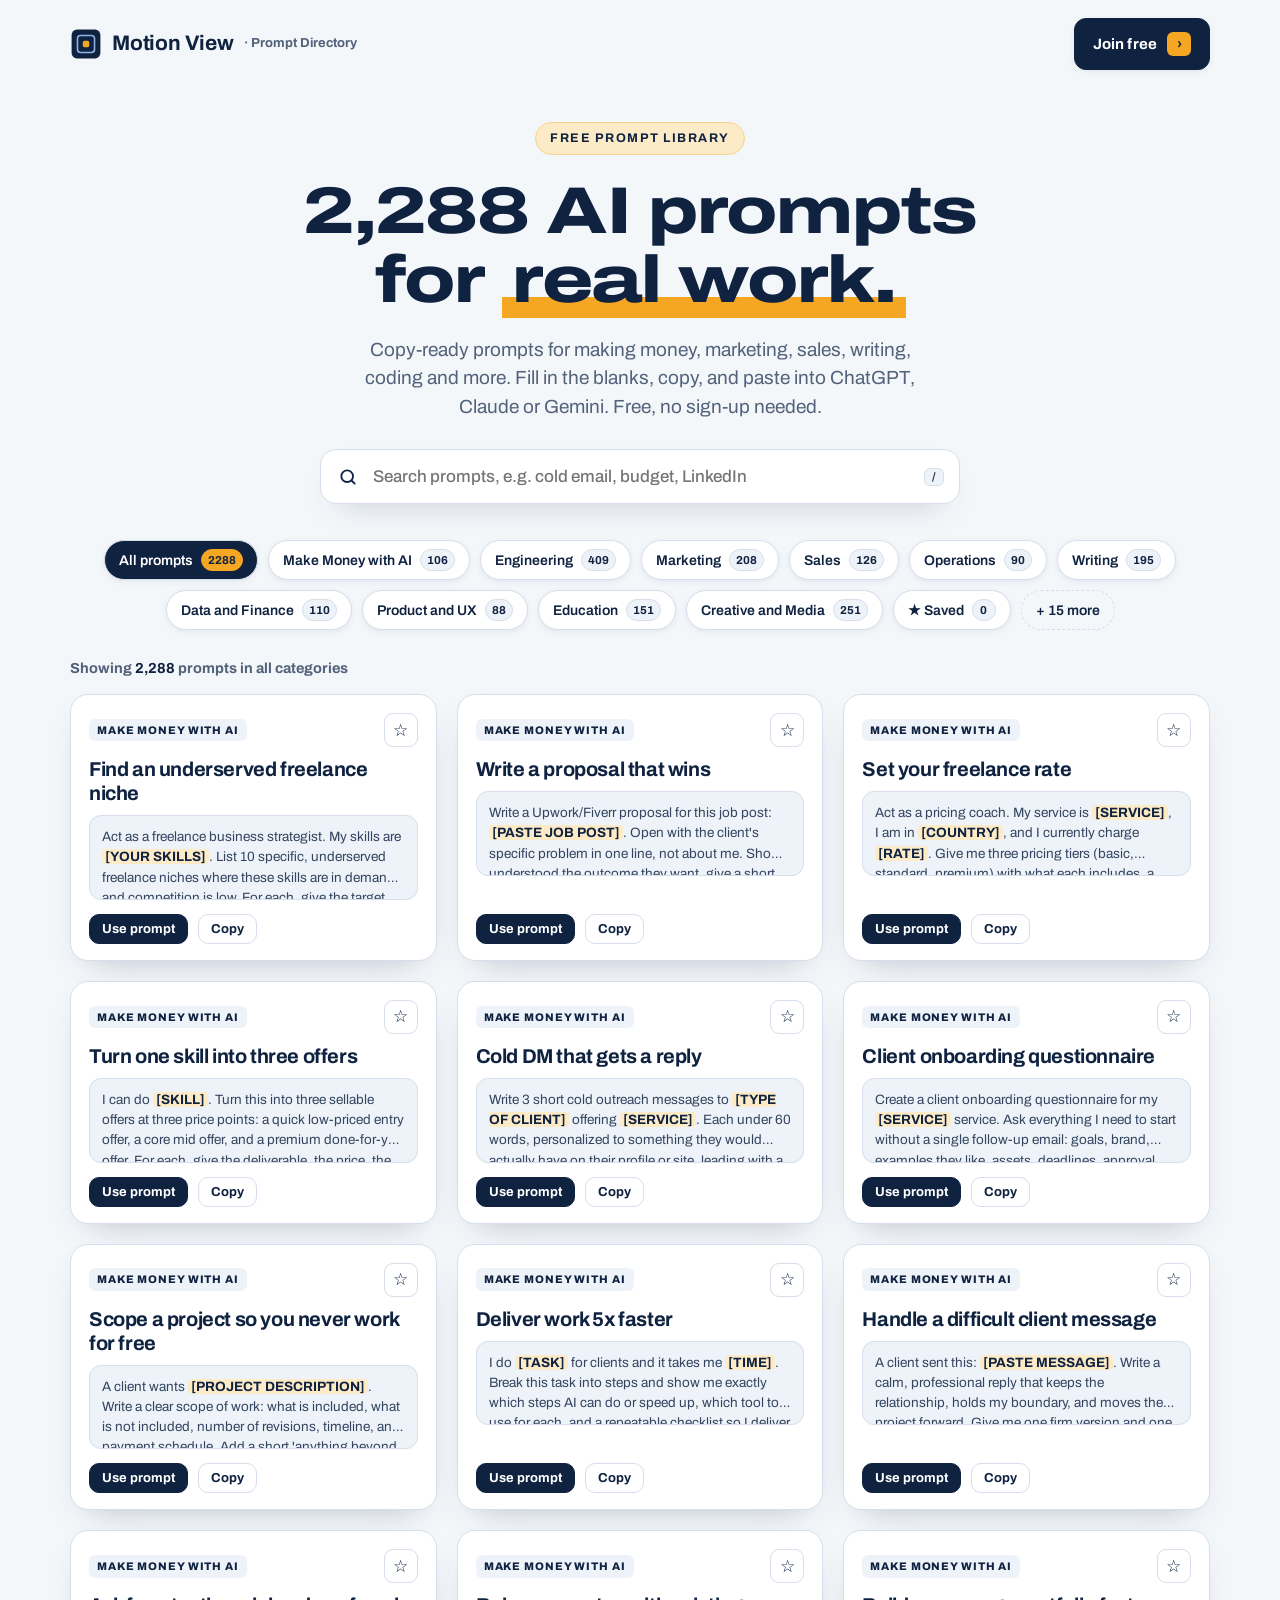
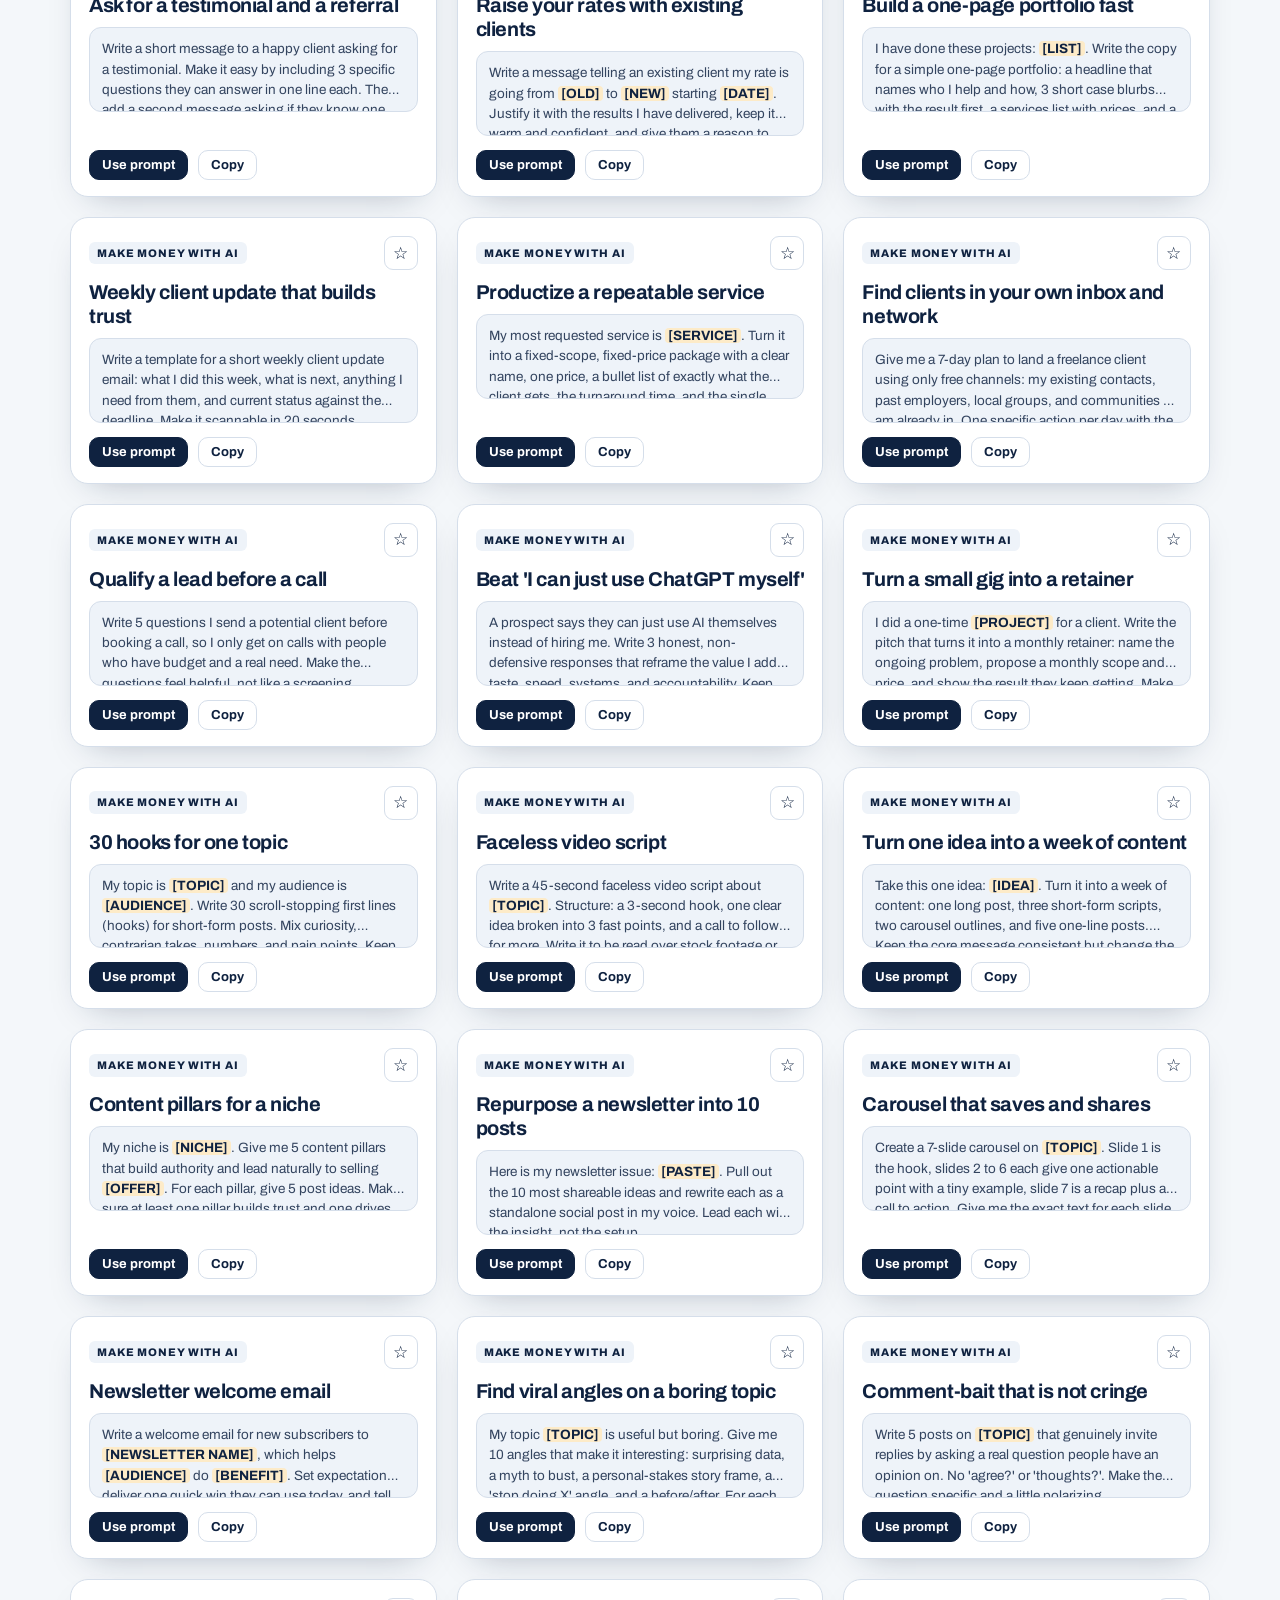
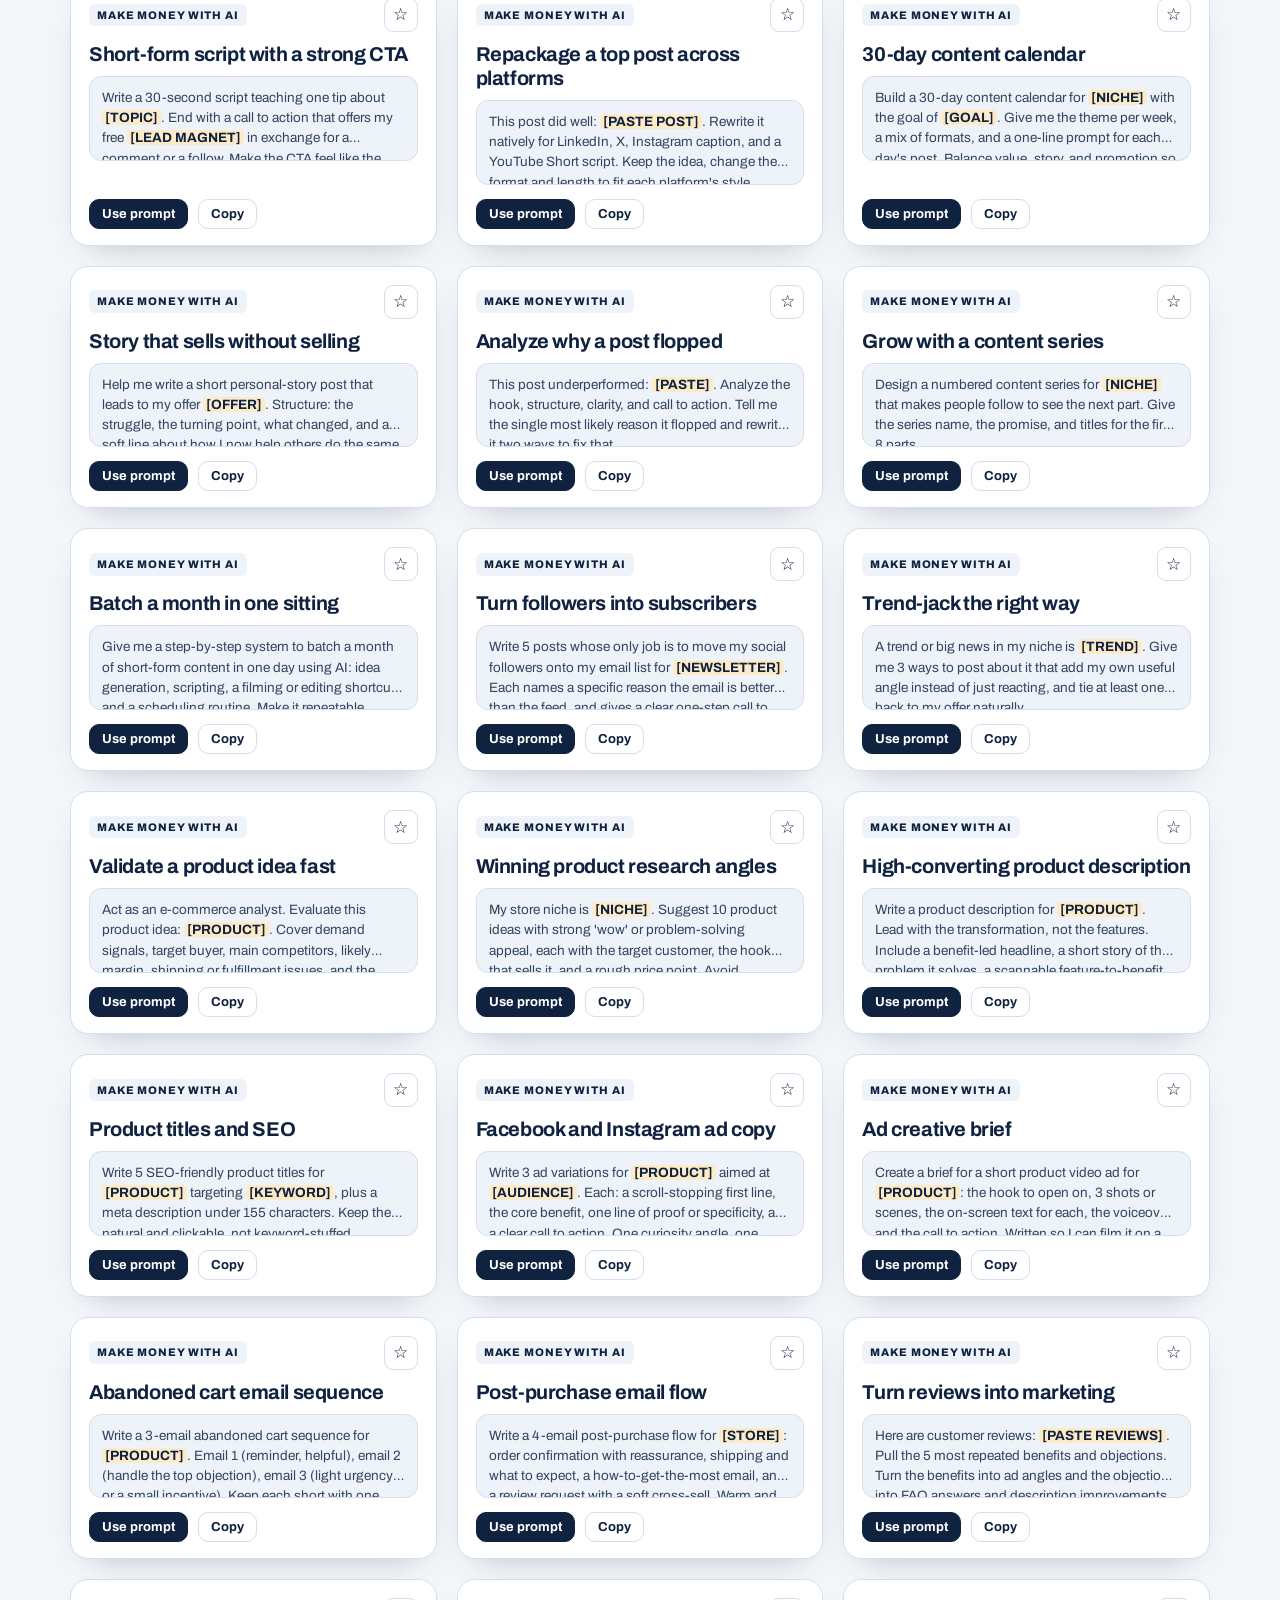
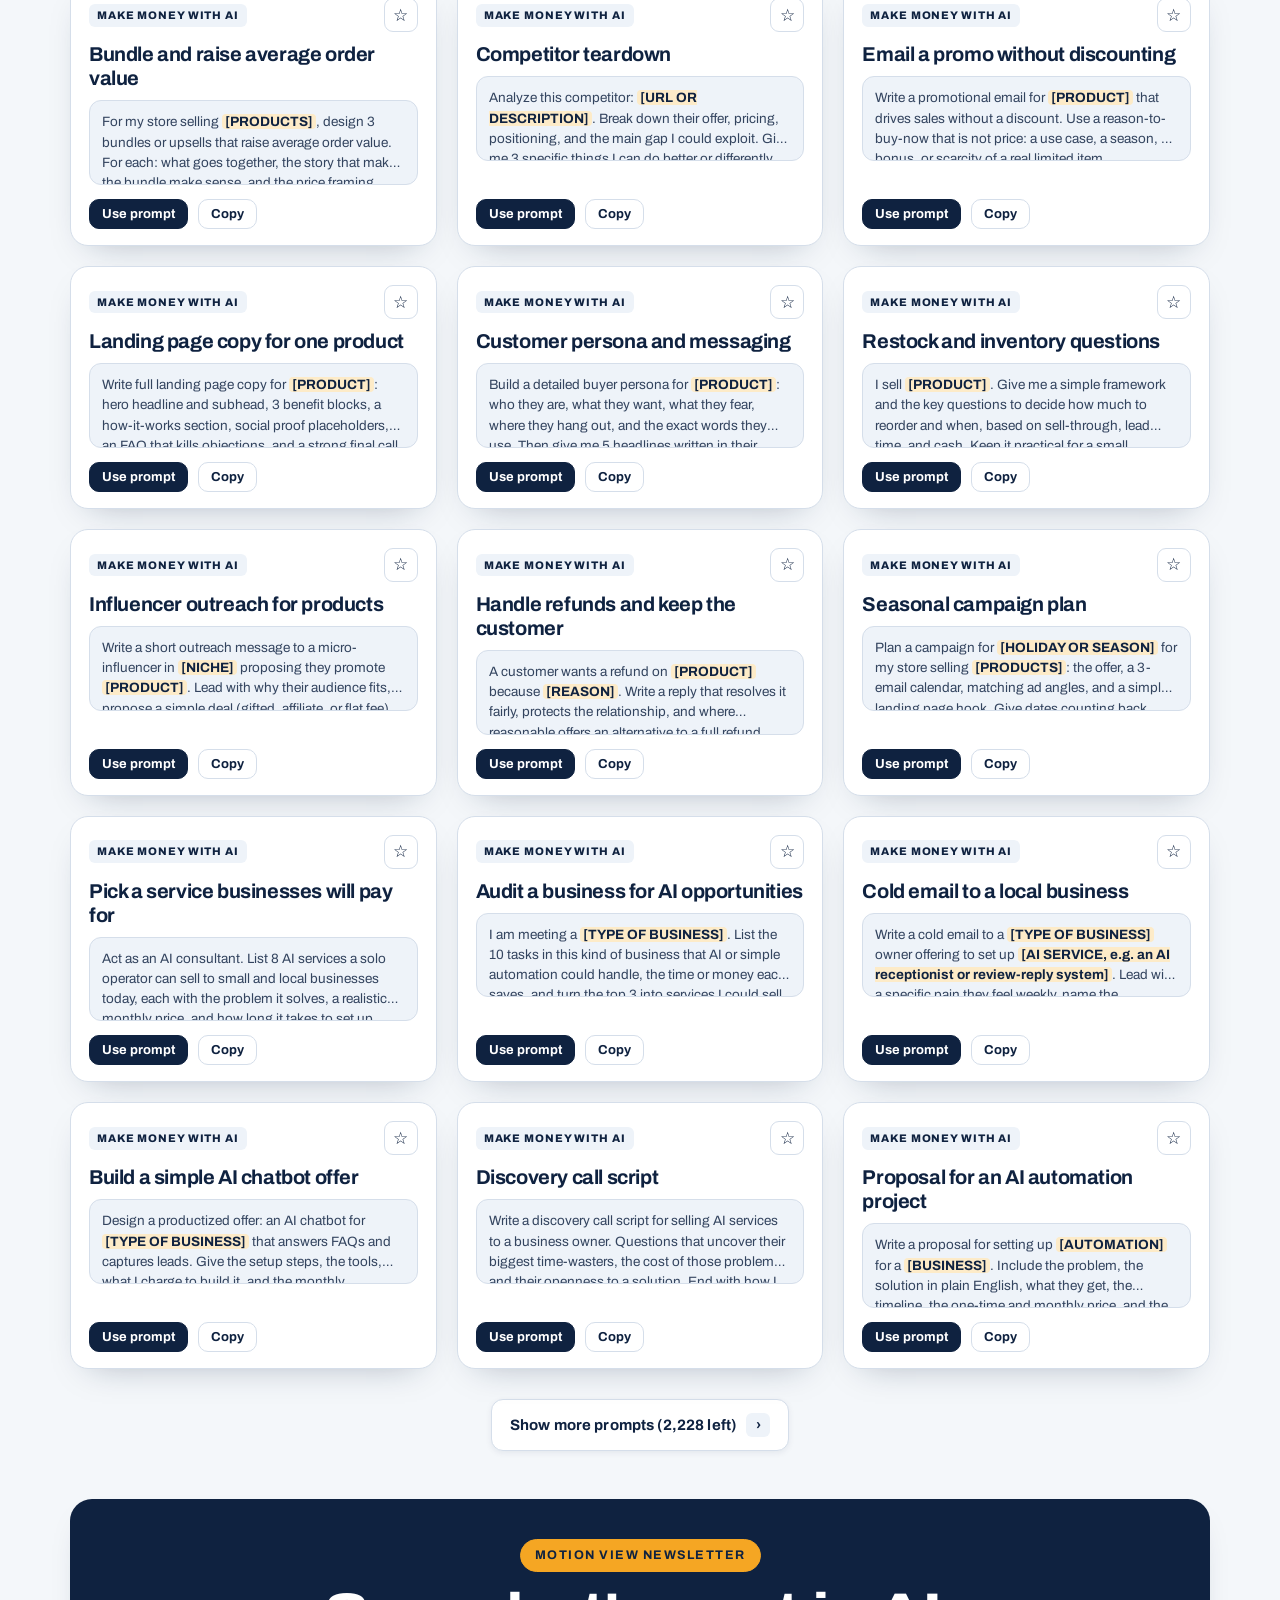
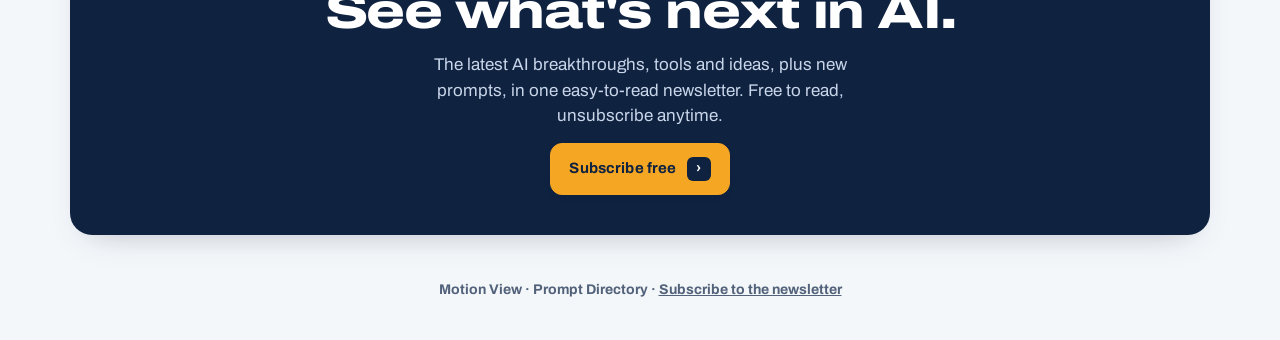
==== commit 203034cd: "Add 990 public-domain prompts (CC0, prompts.chat) and 5 new categories; 2,288 total Co-Authored-By: " ====
--- a/index.html
+++ b/index.html
@@ -3,9 +3,9 @@
 <head>
 <meta charset="utf-8">
 <meta name="viewport" content="width=device-width, initial-scale=1, viewport-fit=cover">
-<meta name="description" content="1,298 free AI prompts for ChatGPT, Claude and Gemini. Search by category, fill in the blanks, and copy. From Motion View.">
+<meta name="description" content="2,288 free AI prompts for ChatGPT, Claude and Gemini. Search by category, fill in the blanks, and copy. From Motion View.">
 <meta property="og:title" content="Motion View Prompt Directory">
-<meta property="og:description" content="1,298 free AI prompts for making money, marketing, sales, writing and more.">
+<meta property="og:description" content="2,288 free AI prompts for making money, marketing, sales, writing and more.">
 <link rel="icon" href="data:image/svg+xml,%3Csvg%20viewBox='0%200%2030%2030'%20xmlns='http://www.w3.org/2000/svg'%3E%3Crect%20x='1.5'%20y='1.5'%20width='27'%20height='27'%20rx='5'%20fill='%230F2240'/%3E%3Crect%20x='7'%20y='7'%20width='16'%20height='16'%20rx='3'%20fill='none'%20stroke='%238FB2E6'%20stroke-width='1.5'/%3E%3Crect%20x='12'%20y='12'%20width='6'%20height='6'%20rx='1.5'%20fill='%23F5A623'/%3E%3C/svg%3E">
 <title>Motion View Prompt Directory</title>
 <link rel="preconnect" href="https://fonts.googleapis.com">
@@ -146,7 +146,7 @@
 <main>
   <section class="wrap hero">
     <span class="sticker orange">Free prompt library</span>
-    <h1><span id="count-h">1,298</span> AI prompts for <span class="hl">real work.</span></h1>
+    <h1><span id="count-h">2,288</span> AI prompts for <span class="hl">real work.</span></h1>
     <p class="lede">Copy-ready prompts for making money, marketing, sales, writing, coding and more. Fill in the blanks, copy, and paste into ChatGPT, Claude or Gemini. Free, no sign-up needed.</p>
     <div class="search">
       <svg viewBox="0 0 24 24" fill="none" stroke="#0F2240" stroke-width="2.2" stroke-linecap="round" aria-hidden="true"><circle cx="11" cy="11" r="7"/><path d="m20 20-3.5-3.5"/></svg>
@@ -196,7 +196,11 @@
 <script>
 // Motion View newsletter subscribe page
 const JOIN_URL = "https://motionview.beehiiv.com/subscribe";
-const DATA = {"cats": [["make-money-with-ai", "Make Money with AI", "Earn, save and grow money with AI. Our signature set."], ["engineering", "Engineering", "Build, ship and maintain software faster."], ["marketing", "Marketing", "Grow attention, traffic and demand."], ["sales", "Sales", "Find buyers, win deals and keep accounts."], ["operations", "Operations", "Run the business smoothly and efficiently."], ["writing", "Writing", "Write anything clearly, quickly and well."], ["data-and-finance", "Data and Finance", "Analyze numbers and make sharper decisions."], ["product-and-ux", "Product and UX", "Research, spec and ship what users want."], ["education", "Education", "Teach, learn and explain anything."], ["creative-and-media", "Creative and Media", "Scripts, visuals, audio and concepts."], ["career", "Career", "Land the job, the raise and the next step."], ["coaching", "Coaching", "Goals, habits, leadership and growth."], ["customer-support", "Customer Support", "Reply better, faster and kinder."], ["legal-and-compliance", "Legal and Compliance", "Understand contracts and stay compliant."], ["hr-and-recruiting", "HR and Recruiting", "Hire, onboard and support your team."], ["email", "Email", "Write, reply and follow up with less effort."], ["social-media", "Social Media", "Posts, threads, captions and content ideas."], ["productivity", "Productivity", "Plan your week and get more done."], ["business-strategy", "Business Strategy", "Plans, goals, decisions and growth ideas."], ["research", "Research", "Summarize, compare and find answers faster."]], "items": [{"c": "make-money-with-ai", "t": "Find an underserved freelance niche", "d": "", "p": "Act as a freelance business strategist. My skills are [YOUR SKILLS]. List 10 specific, underserved freelance niches where these skills are in demand and competition is low. For each, give the target client, the exact service to sell, a realistic starting price, and why demand is rising. Rank them by how fast a beginner could land the first client."}, {"c": "make-money-with-ai", "t": "Write a proposal that wins", "d": "", "p": "Write a Upwork/Fiverr proposal for this job post: [PASTE JOB POST]. Open with the client's specific problem in one line, not about me. Show I understood the outcome they want, give a short 3-step plan, mention one relevant proof point, and end with one easy question that invites a reply. Keep it under 150 words, confident, no fluff."}, {"c": "make-money-with-ai", "t": "Set your freelance rate", "d": "", "p": "Act as a pricing coach. My service is [SERVICE], I am in [COUNTRY], and I currently charge [RATE]. Give me three pricing tiers (basic, standard, premium) with what each includes, a value-based price for each, and the exact sentence I say when a client pushes back on price."}, {"c": "make-money-with-ai", "t": "Turn one skill into three offers", "d": "", "p": "I can do [SKILL]. Turn this into three sellable offers at three price points: a quick low-priced entry offer, a core mid offer, and a premium done-for-you offer. For each, give the deliverable, the price, the time it takes me, and who buys it."}, {"c": "make-money-with-ai", "t": "Cold DM that gets a reply", "d": "", "p": "Write 3 short cold outreach messages to [TYPE OF CLIENT] offering [SERVICE]. Each under 60 words, personalized to something they would actually have on their profile or site, leading with a specific result I can get them, ending with a low-pressure question. No 'hope you are doing well'."}, {"c": "make-money-with-ai", "t": "Client onboarding questionnaire", "d": "", "p": "Create a client onboarding questionnaire for my [SERVICE] service. Ask everything I need to start without a single follow-up email: goals, brand, examples they like, assets, deadlines, approval process, and how they measure success. Group the questions and keep it under 15."}, {"c": "make-money-with-ai", "t": "Scope a project so you never work for free", "d": "", "p": "A client wants [PROJECT DESCRIPTION]. Write a clear scope of work: what is included, what is not included, number of revisions, timeline, and payment schedule. Add a short 'anything beyond this is billed at [RATE]' clause in plain, friendly language."}, {"c": "make-money-with-ai", "t": "Deliver work 5x faster", "d": "", "p": "I do [TASK] for clients and it takes me [TIME]. Break this task into steps and show me exactly which steps AI can do or speed up, which tool to use for each, and a repeatable checklist so I deliver the same quality in a fraction of the time."}, {"c": "make-money-with-ai", "t": "Handle a difficult client message", "d": "", "p": "A client sent this: [PASTE MESSAGE]. Write a calm, professional reply that keeps the relationship, holds my boundary, and moves the project forward. Give me one firm version and one softer version."}, {"c": "make-money-with-ai", "t": "Ask for a testimonial and a referral", "d": "", "p": "Write a short message to a happy client asking for a testimonial. Make it easy by including 3 specific questions they can answer in one line each. Then add a second message asking if they know one other person who needs [SERVICE]."}, {"c": "make-money-with-ai", "t": "Raise your rates with existing clients", "d": "", "p": "Write a message telling an existing client my rate is going from [OLD] to [NEW] starting [DATE]. Justify it with the results I have delivered, keep it warm and confident, and give them a reason to stay rather than an apology."}, {"c": "make-money-with-ai", "t": "Build a one-page portfolio fast", "d": "", "p": "I have done these projects: [LIST]. Write the copy for a simple one-page portfolio: a headline that names who I help and how, 3 short case blurbs with the result first, a services list with prices, and a clear call to action to book me."}, {"c": "make-money-with-ai", "t": "Weekly client update that builds trust", "d": "", "p": "Write a template for a short weekly client update email: what I did this week, what is next, anything I need from them, and current status against the deadline. Make it scannable in 20 seconds."}, {"c": "make-money-with-ai", "t": "Productize a repeatable service", "d": "", "p": "My most requested service is [SERVICE]. Turn it into a fixed-scope, fixed-price package with a clear name, one price, a bullet list of exactly what the client gets, the turnaround time, and the single outcome it promises."}, {"c": "make-money-with-ai", "t": "Find clients in your own inbox and network", "d": "", "p": "Give me a 7-day plan to land a freelance client using only free channels: my existing contacts, past employers, local groups, and communities I am already in. One specific action per day with the exact message to send."}, {"c": "make-money-with-ai", "t": "Qualify a lead before a call", "d": "", "p": "Write 5 questions I send a potential client before booking a call, so I only get on calls with people who have budget and a real need. Make the questions feel helpful, not like a screening."}, {"c": "make-money-with-ai", "t": "Beat 'I can just use ChatGPT myself'", "d": "", "p": "A prospect says they can just use AI themselves instead of hiring me. Write 3 honest, non-defensive responses that reframe the value I add: taste, speed, systems, and accountability. Keep each under 40 words."}, {"c": "make-money-with-ai", "t": "Turn a small gig into a retainer", "d": "", "p": "I did a one-time [PROJECT] for a client. Write the pitch that turns it into a monthly retainer: name the ongoing problem, propose a monthly scope and price, and show the result they keep getting. Make saying yes the easy option."}, {"c": "make-money-with-ai", "t": "30 hooks for one topic", "d": "", "p": "My topic is [TOPIC] and my audience is [AUDIENCE]. Write 30 scroll-stopping first lines (hooks) for short-form posts. Mix curiosity, contrarian takes, numbers, and pain points. Keep each under 12 words and make them specific, not generic."}, {"c": "make-money-with-ai", "t": "Faceless video script", "d": "", "p": "Write a 45-second faceless video script about [TOPIC]. Structure: a 3-second hook, one clear idea broken into 3 fast points, and a call to follow for more. Write it to be read over stock footage or screen recording. Conversational, no jargon."}, {"c": "make-money-with-ai", "t": "Turn one idea into a week of content", "d": "", "p": "Take this one idea: [IDEA]. Turn it into a week of content: one long post, three short-form scripts, two carousel outlines, and five one-line posts. Keep the core message consistent but change the angle each time."}, {"c": "make-money-with-ai", "t": "Content pillars for a niche", "d": "", "p": "My niche is [NICHE]. Give me 5 content pillars that build authority and lead naturally to selling [OFFER]. For each pillar, give 5 post ideas. Make sure at least one pillar builds trust and one drives demand for my offer."}, {"c": "make-money-with-ai", "t": "Repurpose a newsletter into 10 posts", "d": "", "p": "Here is my newsletter issue: [PASTE]. Pull out the 10 most shareable ideas and rewrite each as a standalone social post in my voice. Lead each with the insight, not the setup."}, {"c": "make-money-with-ai", "t": "Carousel that saves and shares", "d": "", "p": "Create a 7-slide carousel on [TOPIC]. Slide 1 is the hook, slides 2 to 6 each give one actionable point with a tiny example, slide 7 is a recap plus a call to action. Give me the exact text for each slide, tight enough to fit."}, {"c": "make-money-with-ai", "t": "Newsletter welcome email", "d": "", "p": "Write a welcome email for new subscribers to [NEWSLETTER NAME], which helps [AUDIENCE] do [BENEFIT]. Set expectations, deliver one quick win they can use today, and tell them what is coming. Warm, short, no corporate tone."}, {"c": "make-money-with-ai", "t": "Find viral angles on a boring topic", "d": "", "p": "My topic [TOPIC] is useful but boring. Give me 10 angles that make it interesting: surprising data, a myth to bust, a personal-stakes story frame, a 'stop doing X' angle, and a before/after. For each, write the hook."}, {"c": "make-money-with-ai", "t": "Comment-bait that is not cringe", "d": "", "p": "Write 5 posts on [TOPIC] that genuinely invite replies by asking a real question people have an opinion on. No 'agree?' or 'thoughts?'. Make the question specific and a little polarizing."}, {"c": "make-money-with-ai", "t": "Short-form script with a strong CTA", "d": "", "p": "Write a 30-second script teaching one tip about [TOPIC]. End with a call to action that offers my free [LEAD MAGNET] in exchange for a comment or a follow. Make the CTA feel like the natural next step, not a pitch."}, {"c": "make-money-with-ai", "t": "Repackage a top post across platforms", "d": "", "p": "This post did well: [PASTE POST]. Rewrite it natively for LinkedIn, X, Instagram caption, and a YouTube Short script. Keep the idea, change the format and length to fit each platform's style."}, {"c": "make-money-with-ai", "t": "30-day content calendar", "d": "", "p": "Build a 30-day content calendar for [NICHE] with the goal of [GOAL]. Give me the theme per week, a mix of formats, and a one-line prompt for each day's post. Balance value, story, and promotion so I am not always selling."}, {"c": "make-money-with-ai", "t": "Story that sells without selling", "d": "", "p": "Help me write a short personal-story post that leads to my offer [OFFER]. Structure: the struggle, the turning point, what changed, and a soft line about how I now help others do the same. Honest and specific, not a humble-brag."}, {"c": "make-money-with-ai", "t": "Analyze why a post flopped", "d": "", "p": "This post underperformed: [PASTE]. Analyze the hook, structure, clarity, and call to action. Tell me the single most likely reason it flopped and rewrite it two ways to fix that."}, {"c": "make-money-with-ai", "t": "Grow with a content series", "d": "", "p": "Design a numbered content series for [NICHE] that makes people follow to see the next part. Give the series name, the promise, and titles for the first 8 parts."}, {"c": "make-money-with-ai", "t": "Batch a month in one sitting", "d": "", "p": "Give me a step-by-step system to batch a month of short-form content in one day using AI: idea generation, scripting, a filming or editing shortcut, and a scheduling routine. Make it repeatable."}, {"c": "make-money-with-ai", "t": "Turn followers into subscribers", "d": "", "p": "Write 5 posts whose only job is to move my social followers onto my email list for [NEWSLETTER]. Each names a specific reason the email is better than the feed, and gives a clear one-step call to action."}, {"c": "make-money-with-ai", "t": "Trend-jack the right way", "d": "", "p": "A trend or big news in my niche is [TREND]. Give me 3 ways to post about it that add my own useful angle instead of just reacting, and tie at least one back to my offer naturally."}, {"c": "make-money-with-ai", "t": "Validate a product idea fast", "d": "", "p": "Act as an e-commerce analyst. Evaluate this product idea: [PRODUCT]. Cover demand signals, target buyer, main competitors, likely margin, shipping or fulfillment issues, and the single biggest risk. End with a clear 'pursue, tweak, or drop' verdict and why."}, {"c": "make-money-with-ai", "t": "Winning product research angles", "d": "", "p": "My store niche is [NICHE]. Suggest 10 product ideas with strong 'wow' or problem-solving appeal, each with the target customer, the hook that sells it, and a rough price point. Avoid saturated, everyone-sells-it items."}, {"c": "make-money-with-ai", "t": "High-converting product description", "d": "", "p": "Write a product description for [PRODUCT]. Lead with the transformation, not the features. Include a benefit-led headline, a short story of the problem it solves, a scannable feature-to-benefit list, and a line that handles the top objection. Match a [TONE] brand voice."}, {"c": "make-money-with-ai", "t": "Product titles and SEO", "d": "", "p": "Write 5 SEO-friendly product titles for [PRODUCT] targeting [KEYWORD], plus a meta description under 155 characters. Keep them natural and clickable, not keyword-stuffed."}, {"c": "make-money-with-ai", "t": "Facebook and Instagram ad copy", "d": "", "p": "Write 3 ad variations for [PRODUCT] aimed at [AUDIENCE]. Each: a scroll-stopping first line, the core benefit, one line of proof or specificity, and a clear call to action. One curiosity angle, one problem-agitate angle, one offer-led angle."}, {"c": "make-money-with-ai", "t": "Ad creative brief", "d": "", "p": "Create a brief for a short product video ad for [PRODUCT]: the hook to open on, 3 shots or scenes, the on-screen text for each, the voiceover, and the call to action. Written so I can film it on a phone."}, {"c": "make-money-with-ai", "t": "Abandoned cart email sequence", "d": "", "p": "Write a 3-email abandoned cart sequence for [PRODUCT]. Email 1 (reminder, helpful), email 2 (handle the top objection), email 3 (light urgency or a small incentive). Keep each short with one clear button."}, {"c": "make-money-with-ai", "t": "Post-purchase email flow", "d": "", "p": "Write a 4-email post-purchase flow for [STORE]: order confirmation with reassurance, shipping and what to expect, a how-to-get-the-most email, and a review request with a soft cross-sell. Warm and on-brand."}, {"c": "make-money-with-ai", "t": "Turn reviews into marketing", "d": "", "p": "Here are customer reviews: [PASTE REVIEWS]. Pull the 5 most repeated benefits and objections. Turn the benefits into ad angles and the objections into FAQ answers and description improvements."}, {"c": "make-money-with-ai", "t": "Bundle and raise average order value", "d": "", "p": "For my store selling [PRODUCTS], design 3 bundles or upsells that raise average order value. For each: what goes together, the story that makes the bundle make sense, and the price framing."}, {"c": "make-money-with-ai", "t": "Competitor teardown", "d": "", "p": "Analyze this competitor: [URL OR DESCRIPTION]. Break down their offer, pricing, positioning, and the main gap I could exploit. Give me 3 specific things I can do better or differently."}, {"c": "make-money-with-ai", "t": "Email a promo without discounting", "d": "", "p": "Write a promotional email for [PRODUCT] that drives sales without a discount. Use a reason-to-buy-now that is not price: a use case, a season, a bonus, or scarcity of a real limited item."}, {"c": "make-money-with-ai", "t": "Landing page copy for one product", "d": "", "p": "Write full landing page copy for [PRODUCT]: hero headline and subhead, 3 benefit blocks, a how-it-works section, social proof placeholders, an FAQ that kills objections, and a strong final call to action."}, {"c": "make-money-with-ai", "t": "Customer persona and messaging", "d": "", "p": "Build a detailed buyer persona for [PRODUCT]: who they are, what they want, what they fear, where they hang out, and the exact words they use. Then give me 5 headlines written in their language."}, {"c": "make-money-with-ai", "t": "Restock and inventory questions", "d": "", "p": "I sell [PRODUCT]. Give me a simple framework and the key questions to decide how much to reorder and when, based on sell-through, lead time, and cash. Keep it practical for a small operator."}, {"c": "make-money-with-ai", "t": "Influencer outreach for products", "d": "", "p": "Write a short outreach message to a micro-influencer in [NICHE] proposing they promote [PRODUCT]. Lead with why their audience fits, propose a simple deal (gifted, affiliate, or flat fee), and make replying easy."}, {"c": "make-money-with-ai", "t": "Handle refunds and keep the customer", "d": "", "p": "A customer wants a refund on [PRODUCT] because [REASON]. Write a reply that resolves it fairly, protects the relationship, and where reasonable offers an alternative to a full refund. Kind and clear."}, {"c": "make-money-with-ai", "t": "Seasonal campaign plan", "d": "", "p": "Plan a campaign for [HOLIDAY OR SEASON] for my store selling [PRODUCTS]: the offer, a 3-email calendar, matching ad angles, and a simple landing page hook. Give dates counting back from the key day."}, {"c": "make-money-with-ai", "t": "Pick a service businesses will pay for", "d": "", "p": "Act as an AI consultant. List 8 AI services a solo operator can sell to small and local businesses today, each with the problem it solves, a realistic monthly price, and how long it takes to set up. Rank by ease of selling to a non-technical owner."}, {"c": "make-money-with-ai", "t": "Audit a business for AI opportunities", "d": "", "p": "I am meeting a [TYPE OF BUSINESS]. List the 10 tasks in this kind of business that AI or simple automation could handle, the time or money each saves, and turn the top 3 into services I could sell them."}, {"c": "make-money-with-ai", "t": "Cold email to a local business", "d": "", "p": "Write a cold email to a [TYPE OF BUSINESS] owner offering to set up [AI SERVICE, e.g. an AI receptionist or review-reply system]. Lead with a specific pain they feel weekly, name the outcome, keep it under 120 words, and ask for a 15-minute call."}, {"c": "make-money-with-ai", "t": "Build a simple AI chatbot offer", "d": "", "p": "Design a productized offer: an AI chatbot for [TYPE OF BUSINESS] that answers FAQs and captures leads. Give the setup steps, the tools, what I charge to build it, and the monthly maintenance fee. Explain it so the owner gets the value in one sentence."}, {"c": "make-money-with-ai", "t": "Discovery call script", "d": "", "p": "Write a discovery call script for selling AI services to a business owner. Questions that uncover their biggest time-wasters, the cost of those problems, and their openness to a solution. End with how I transition to pitching my service."}, {"c": "make-money-with-ai", "t": "Proposal for an AI automation project", "d": "", "p": "Write a proposal for setting up [AUTOMATION] for a [BUSINESS]. Include the problem, the solution in plain English, what they get, the timeline, the one-time and monthly price, and the results they can expect. No technical jargon."}, {"c": "make-money-with-ai", "t": "Explain AI value to a non-techie", "d": "", "p": "Explain to a [TYPE OF BUSINESS] owner, who is not technical, how [AI SOLUTION] will help them, using their language and a comparison from their world. Make it feel safe and obviously worth it."}, {"c": "make-money-with-ai", "t": "Retainer offer for ongoing AI work", "d": "", "p": "Turn a one-time AI setup for a client into a monthly retainer. Name the ongoing value (updates, monitoring, new automations), propose a monthly scope and price, and write the one-paragraph pitch that makes it a no-brainer."}, {"c": "make-money-with-ai", "t": "Find local businesses to target", "d": "", "p": "Give me a plan to find 50 local [TYPE OF BUSINESS] prospects for my AI service, using free tools, plus how to prioritize which to contact first based on signals they need help."}, {"c": "make-money-with-ai", "t": "Case study from a small result", "d": "", "p": "I helped a client [RESULT] using [AI SOLUTION]. Write a short one-page case study: the situation, what I did, the result with a number if possible, and a line that invites similar businesses to reach out."}, {"c": "make-money-with-ai", "t": "Onboarding an AI-services client", "d": "", "p": "Create an onboarding checklist for a new AI-services client: access I need, their current process, goals, approval and communication, and what I will deliver in week one so they feel momentum fast."}, {"c": "make-money-with-ai", "t": "Price an AI project confidently", "d": "", "p": "Help me price an AI project for a client: the setup is [DESCRIBE]. Give me a value-based price range, what to include at each tier, and how to present the price so it anchors against the cost of their problem, not my hours."}, {"c": "make-money-with-ai", "t": "Reply to 'we will think about it'", "d": "", "p": "A business owner says they will think about it after my pitch. Write a follow-up message that surfaces the real objection, adds one piece of proof or reassurance, and proposes a small first step instead of a big commitment."}, {"c": "make-money-with-ai", "t": "Package AI content for agencies", "d": "", "p": "I can produce [AI-ASSISTED DELIVERABLE] at scale. Write a pitch to marketing agencies offering white-label capacity: the deliverable, turnaround, per-unit price, and why outsourcing to me beats hiring."}, {"c": "make-money-with-ai", "t": "Simple SOP to deliver the service", "d": "", "p": "Write a step-by-step SOP for delivering [AI SERVICE] to a client, so I can repeat it every time or hand it to a helper. Include the tools, the steps, the quality checks, and what to send the client at the end."}, {"c": "make-money-with-ai", "t": "Monthly report clients love", "d": "", "p": "Create a template for a simple monthly report to an AI-services client showing the value delivered: what ran, time or money saved, wins, and what is next. Make it something that justifies the retainer at a glance."}, {"c": "make-money-with-ai", "t": "Design an irresistible offer", "d": "", "p": "Act as an offer strategist. My product or service is [DESCRIBE] at [PRICE]. Rebuild it into an irresistible offer: the core result, what is included, bonuses that remove friction, a guarantee, and scarcity or urgency that is real. Explain why each piece raises the perceived value."}, {"c": "make-money-with-ai", "t": "Sales page from scratch", "d": "", "p": "Write a full sales page for [OFFER] priced at [PRICE], aimed at [AUDIENCE]. Include: a big-promise headline, the problem, the stakes, the solution, what is inside, proof placeholders, the offer stack, a guarantee, an FAQ, and a strong close. Plain, confident, no hype words."}, {"c": "make-money-with-ai", "t": "Value-stack the price", "d": "", "p": "My offer is [OFFER] at [PRICE]. Break it into components and assign an honest value to each, so the total value obviously exceeds the price. Then write the 4 lines I use to present the stack right before the price."}, {"c": "make-money-with-ai", "t": "Handle the top 5 objections", "d": "", "p": "For my offer [OFFER], list the 5 objections most likely to stop a sale (price, time, trust, fit, 'will it work for me'). For each, write a short, honest response I can use in copy or on a call."}, {"c": "make-money-with-ai", "t": "Write a guarantee that removes risk", "d": "", "p": "Write 3 guarantee options for [OFFER] that make buying feel safe, from a simple refund to a stronger results-based promise. Note the trade-off of each so I can pick what I can honor."}, {"c": "make-money-with-ai", "t": "Email that sells one thing", "d": "", "p": "Write a single sales email for [OFFER]. One idea, one story or angle, one call to action. Short, personal, and built so someone can decide by the end. Give me 3 subject line options."}, {"c": "make-money-with-ai", "t": "Webinar or live-training outline", "d": "", "p": "Outline a free live training that leads to selling [OFFER]. Give the title, the promise, 3 teaching points that deliver real value, and the natural bridge to the pitch at the end without feeling like a bait and switch."}, {"c": "make-money-with-ai", "t": "Upsell and order-bump copy", "d": "", "p": "For my main offer [OFFER], write one order-bump (a small add-on at checkout) and one upsell (a bigger next step after purchase). Give the name, the one-line pitch, and the price framing for each."}, {"c": "make-money-with-ai", "t": "Turn features into benefits", "d": "", "p": "Here are my product features: [LIST]. For each, write the benefit and then the deeper benefit (what it really means for their life or business). Give me a table: feature, benefit, what it really means."}, {"c": "make-money-with-ai", "t": "Write a lead magnet that converts", "d": "", "p": "Design a free lead magnet for [AUDIENCE] that naturally leads to my paid offer [OFFER]. Give the title, the format, the 5 things inside, and the one-line promise. It should solve a real slice of the problem, not tease."}, {"c": "make-money-with-ai", "t": "Pricing psychology review", "d": "", "p": "Review my pricing: [DESCRIBE TIERS AND PRICES]. Suggest improvements using anchoring, tier naming, the decoy effect, and clear value gaps, so more people pick the tier I want them to. Explain each change."}, {"c": "make-money-with-ai", "t": "Cart-close urgency email", "d": "", "p": "Write the final email before a launch or cart closes for [OFFER]. Create honest urgency (real deadline or bonus expiring), recap the value in 3 lines, handle the last objection, and give one clear call to action."}, {"c": "make-money-with-ai", "t": "Rewrite weak copy", "d": "", "p": "Here is copy that is not converting: [PASTE]. Diagnose the top 3 problems (clarity, specificity, benefit, proof, or call to action) and rewrite it stronger. Keep my voice."}, {"c": "make-money-with-ai", "t": "Name the offer and the tiers", "d": "", "p": "Give me 10 name options for my offer [DESCRIBE], plus names for a good/better/best tier structure. Names should be clear first, clever second, and hint at the outcome."}, {"c": "make-money-with-ai", "t": "Founding-member launch", "d": "", "p": "I am launching [OFFER] with no audience proof yet. Write a founding-member launch angle: a lower price for the first buyers in exchange for feedback and a testimonial, framed as a fair trade, not desperation."}, {"c": "make-money-with-ai", "t": "Sell without being pushy", "d": "", "p": "Rewrite this pitch to sell honestly and confidently without pressure or hype: [PASTE]. Keep it direct, lead with genuine value, make the next step easy, and let the reader feel in control."}, {"c": "make-money-with-ai", "t": "Audit your week for automation", "d": "", "p": "Here is how I spend my work week: [LIST TASKS AND ROUGH HOURS]. Identify which tasks I should automate, delegate, batch, or delete. Rank the automation opportunities by hours saved against effort to set up."}, {"c": "make-money-with-ai", "t": "Turn a task into a reusable SOP", "d": "", "p": "I do this recurring task: [DESCRIBE]. Turn it into a clear step-by-step SOP a helper or an automation could follow, with tools, decision points, and quality checks. Mark which steps AI can take over."}, {"c": "make-money-with-ai", "t": "Decision framework for a big choice", "d": "", "p": "I am deciding between [OPTION A] and [OPTION B] for my business. Act as a sharp advisor: lay out the real trade-offs, the second-order effects, the reversible vs irreversible parts, and what you would need to know to decide. End with a recommendation and your reasoning."}, {"c": "make-money-with-ai", "t": "Research a market in 10 minutes", "d": "", "p": "Give me a briefing on the [MARKET OR NICHE]: size and direction, who the main players are, how they make money, the gaps, and where a small newcomer could win. Flag anything I should verify before trusting it."}, {"c": "make-money-with-ai", "t": "Summarize and pull actions", "d": "", "p": "Summarize this [ARTICLE, TRANSCRIPT, OR DOC]: [PASTE]. Give me the 5 key points, anything that changes a decision, and a short list of actions I could take because of it. Note what it does not tell me."}, {"c": "make-money-with-ai", "t": "Plan a profitable week", "d": "", "p": "Here are my goals and tasks: [LIST]. Plan my week so the highest-leverage, income-producing work happens first and gets protected time, and the busywork gets batched. Give me a realistic day-by-day layout."}, {"c": "make-money-with-ai", "t": "Break a big goal into steps", "d": "", "p": "My goal is [GOAL] by [DATE]. Work backward into monthly milestones, then weekly actions, then the very first step I take today. Flag the one thing most likely to stall me and how to prevent it."}, {"c": "make-money-with-ai", "t": "Learn a money skill fast", "d": "", "p": "I want to learn [SKILL] to earn from it. Build me a focused 2-week learning plan: what to learn each day, the single best free resource for each, and a small paid or portfolio project by the end to prove it."}, {"c": "make-money-with-ai", "t": "Analyze your numbers", "d": "", "p": "Here are my business numbers: [PASTE REVENUE, COSTS, ETC]. Tell me my real margins, where money is leaking, the one number I should focus on improving, and 3 specific moves to improve it. Ask for anything missing."}, {"c": "make-money-with-ai", "t": "Compare tools before you buy", "d": "", "p": "I need a tool for [JOB]. Compare the top options on price, learning curve, what they are best at, and hidden limits. Recommend one for a beginner on a budget and one for scaling later. Note anything to check yourself."}, {"c": "make-money-with-ai", "t": "Draft the email you keep avoiding", "d": "", "p": "I need to send a hard email about [SITUATION] to [PERSON]. Write it clearly and professionally: state the point early, be fair, keep my position, and leave the relationship intact. Give a firm and a softer version."}, {"c": "make-money-with-ai", "t": "Negotiate a better deal", "d": "", "p": "I am negotiating [DEAL] with [OTHER PARTY]. Give me my likely leverage, 3 things to ask for beyond price, the concessions I can trade cheaply, and the exact opening line. Keep it fair and win-win where possible."}, {"c": "make-money-with-ai", "t": "Build a simple financial model", "d": "", "p": "Help me model [PLAN, e.g. a product launch]: list the assumptions I need, build a simple month-by-month projection of revenue and costs, and show the break-even point. Tell me which assumption the outcome is most sensitive to."}, {"c": "make-money-with-ai", "t": "Pressure-test an idea", "d": "", "p": "Here is my business idea: [DESCRIBE]. Play devil's advocate. Give me the 5 hardest questions an investor or a smart skeptic would ask, the biggest reasons it could fail, and what I would need to prove to be confident it works."}, {"c": "make-money-with-ai", "t": "Weekly review that compounds", "d": "", "p": "Create a 15-minute weekly review I can run every Friday: what worked, what did not, the numbers that matter, what I learned, and the top 3 priorities for next week. Give it to me as a repeatable template."}, {"c": "make-money-with-ai", "t": "Read a contract in plain English", "d": "", "p": "Explain this agreement in plain English: [PASTE]. Flag anything unusual, one-sided, or risky for me, list the key obligations and dates, and give me the questions I should ask before signing. Note that this is not legal advice."}, {"c": "engineering", "t": "Build an accessible dropdown component", "d": "", "p": "Act as a senior frontend engineer who specializes in accessibility. Write a reusable dropdown menu component in [FRAMEWORK] that supports keyboard navigation with arrow keys, Escape to close, focus trapping, and correct ARIA roles and attributes. Include the component code, a short usage example, and a bullet list explaining each accessibility decision. Keep comments minimal and the code production ready."}, {"c": "engineering", "t": "Design a state management approach", "d": "", "p": "Act as a frontend architect with deep React experience. My app is [BRIEF APP DESCRIPTION] and currently passes props through [NUMBER] levels of components. Recommend a state management strategy, comparing Context, Zustand, and Redux Toolkit for my case. Give a decision in the first sentence, then a table of trade-offs, then a migration plan in five steps or fewer."}, {"c": "engineering", "t": "Convert a layout to CSS Grid", "d": "", "p": "Act as a CSS expert. I have a page layout built with floats and absolute positioning described here: [LAYOUT DESCRIPTION OR CSS]. Rewrite it using CSS Grid with named areas so it adapts to mobile, tablet, and desktop breakpoints. Return the HTML skeleton, the complete CSS, and a three sentence note on which browser features I should verify before shipping."}, {"c": "engineering", "t": "Audit a form for accessibility issues", "d": "", "p": "Act as an accessibility consultant certified in WCAG 2.2. Review this form markup: [PASTE HTML]. Identify every issue that would block screen reader users or keyboard users, including missing labels, unclear error messages, and poor focus order. Output a numbered list with severity (critical, major, minor), the exact fix for each, and the WCAG success criterion it maps to."}, {"c": "engineering", "t": "Make a data table responsive", "d": "", "p": "Act as a frontend developer focused on responsive UI. I have an HTML table with [NUMBER] columns showing [TYPE OF DATA] that breaks on phones. Propose two patterns for small screens, such as stacked cards or horizontal scrolling with a sticky first column. Provide working CSS for the pattern you recommend, explain your choice in two sentences, and list any accessibility caveats."}, {"c": "engineering", "t": "Write a custom React hook", "d": "", "p": "Act as an experienced React developer. Write a custom hook called [HOOK NAME] that [WHAT THE HOOK SHOULD DO]. Handle cleanup on unmount, avoid stale closures, and use TypeScript with explicit return types. After the code, add a short section titled 'Gotchas' with three bullet points describing situations where this hook could misbehave and how a caller should guard against them."}, {"c": "engineering", "t": "Optimize component re-renders", "d": "", "p": "Act as a React performance specialist. This component re-renders too often: [PASTE COMPONENT CODE]. Explain which props, state changes, or parent behaviors trigger the extra renders. Then show a corrected version using memoization only where it actually helps, and state clearly which memoization you deliberately left out and why. Keep the explanation under 200 words."}, {"c": "engineering", "t": "Create a design token system", "d": "", "p": "Act as a design systems engineer. Create a set of CSS custom properties for a product with brand color [HEX COLOR], a [SERIF OR SANS] typeface, and support for light and dark themes. Include spacing, typography scale, radii, and semantic color tokens like surface and text. Output the CSS in a single block plus a short table showing how each semantic token maps to a raw value in each theme."}, {"c": "engineering", "t": "Handle loading and error states", "d": "", "p": "Act as a senior frontend engineer. I fetch [DATA DESCRIPTION] from an API in a [FRAMEWORK] component. Show me how to model loading, empty, error, and success states so the UI never shows a blank screen or a stale spinner. Provide the component code with a skeleton loader, a retry button on error, and a brief explanation of why a discriminated union is safer than separate boolean flags."}, {"c": "engineering", "t": "Fix layout shift on page load", "d": "", "p": "Act as a web performance engineer. My page at [PAGE DESCRIPTION] has a cumulative layout shift score of [SCORE]. The main content includes images, a web font, and an ad slot. Walk me through the likely causes in order of impact and give the specific CSS or HTML change for each one. Format the answer as a checklist I can hand to a junior developer."}, {"c": "engineering", "t": "Build a keyboard accessible modal", "d": "", "p": "Act as a frontend engineer who has shipped accessible components at scale. Write a modal dialog in [FRAMEWORK] that traps focus, restores focus to the trigger on close, closes on Escape, prevents background scrolling, and announces itself to screen readers. Include the code, a usage example, and a short test plan with five manual checks a QA tester can run without special tools."}, {"c": "engineering", "t": "Review CSS for maintainability", "d": "", "p": "Act as a lead frontend developer. Review this stylesheet: [PASTE CSS]. Flag overly specific selectors, magic numbers, duplicated rules, and anything that will fight future changes. Suggest a naming convention such as BEM or utility classes that suits a team of [TEAM SIZE]. Deliver your feedback as a prioritized list of the seven most valuable changes, each with a before and after snippet."}, {"c": "engineering", "t": "Implement infinite scroll correctly", "d": "", "p": "Act as a frontend engineer experienced with large lists. Implement infinite scrolling for a feed of [ITEM TYPE] in [FRAMEWORK] using IntersectionObserver rather than scroll event listeners. Handle the loading sentinel, duplicate requests, end of list, and browser back navigation restoring scroll position. Provide the code and a five point list of edge cases you tested for, written for a code reviewer."}, {"c": "engineering", "t": "Write component tests for user behavior", "d": "", "p": "Act as a frontend testing expert who prefers testing behavior over implementation. Write tests for this component using [TESTING LIBRARY]: [PASTE COMPONENT CODE]. Cover the main user flows, an error path, and one accessibility check using role based queries. Avoid testing internal state. After the tests, list in two or three sentences what you intentionally did not test and why."}, {"c": "engineering", "t": "Design a REST API for a resource", "d": "", "p": "Act as a backend architect who has designed public APIs. Design REST endpoints for managing [RESOURCE NAME] in a [TYPE OF APPLICATION]. Include URL structure, HTTP methods, request and response bodies, status codes, pagination, filtering, and versioning strategy. Present it as a compact API reference table followed by a short section on the three design decisions most likely to be debated by the team."}, {"c": "engineering", "t": "Implement JWT authentication securely", "d": "", "p": "Act as a security focused backend engineer. Show me how to implement login, token refresh, and logout for a [LANGUAGE AND FRAMEWORK] API using JWTs. Cover short lived access tokens, rotating refresh tokens stored in httpOnly cookies, and revocation. Provide the core code, then a checklist of ten security mistakes teams commonly make with this pattern and how your implementation avoids each one."}, {"c": "engineering", "t": "Write a GraphQL schema with resolvers", "d": "", "p": "Act as a GraphQL specialist. Create a schema and resolver skeleton in [LANGUAGE] for [DOMAIN, e.g. an online course platform] with these entities: [LIST ENTITIES]. Include queries, mutations, input types, and connection based pagination. Address the N+1 problem with a DataLoader example. Keep the schema in one code block, the resolvers in another, and end with three sentences on how to handle authorization per field."}, {"c": "engineering", "t": "Design a database schema", "d": "", "p": "Act as an experienced database engineer. Design a relational schema in PostgreSQL for [APPLICATION DESCRIPTION] with these main entities: [LIST ENTITIES]. Include primary keys, foreign keys, indexes for the most common queries, and constraints that protect data integrity. Output the CREATE TABLE statements, then explain in a short paragraph any normalization trade-offs you made and when I might want to denormalize."}, {"c": "engineering", "t": "Add caching to a slow endpoint", "d": "", "p": "Act as a backend engineer specializing in caching strategies. My endpoint [ENDPOINT DESCRIPTION] takes [RESPONSE TIME] because it runs [EXPENSIVE OPERATION]. Recommend a caching layer using Redis, including key design, TTL choice, invalidation triggers, and protection against cache stampedes. Give me the implementation in [LANGUAGE], and a short table comparing your approach with HTTP caching headers for this specific case."}, {"c": "engineering", "t": "Write a safe database migration", "d": "", "p": "Act as a senior backend developer who has run migrations on large production tables. I need to [MIGRATION GOAL, e.g. rename a column or add a NOT NULL constraint] on a table with [ROW COUNT] rows in [DATABASE]. Write a zero downtime migration plan with each step as a separate deploy, the SQL for each step, and a rollback note. Keep the total under 300 words."}, {"c": "engineering", "t": "Implement rate limiting for an API", "d": "", "p": "Act as a backend engineer responsible for API reliability. Implement rate limiting for a [LANGUAGE AND FRAMEWORK] API that serves [NUMBER] requests per second across multiple instances. Compare token bucket and sliding window approaches in three sentences, then implement the better fit using Redis. Include the response headers clients should receive and the exact 429 response body."}, {"c": "engineering", "t": "Build a webhook receiver", "d": "", "p": "Act as an integrations engineer. Write a webhook endpoint in [LANGUAGE AND FRAMEWORK] that receives events from [THIRD PARTY SERVICE]. Verify the signature, respond quickly, deduplicate by event ID, and process the payload asynchronously through a queue. Provide the code and a short section describing how you would replay missed events after an outage. Use comments only where the reasoning is not obvious."}, {"c": "engineering", "t": "Choose between SQL and NoSQL", "d": "", "p": "Act as a pragmatic data architect. My application is [APP DESCRIPTION] with expected data of [DATA SHAPE AND VOLUME] and access patterns of [MAIN QUERIES]. Recommend PostgreSQL, MongoDB, or DynamoDB for this workload. Give the recommendation in one sentence, then a comparison table across consistency, query flexibility, scaling, and operational cost, then the one scenario that would change your answer."}, {"c": "engineering", "t": "Implement role based access control", "d": "", "p": "Act as a backend security engineer. Design role based access control for a [TYPE OF APPLICATION] with these roles: [LIST ROLES] and these protected actions: [LIST ACTIONS]. Provide the data model, a middleware or decorator in [LANGUAGE] that enforces permissions, and a permission matrix table. Explain in under 100 words how you would extend it to support per resource ownership without rewriting the model."}, {"c": "engineering", "t": "Write an idempotent payment endpoint", "d": "", "p": "Act as a backend engineer with fintech experience. Write a POST endpoint in [LANGUAGE AND FRAMEWORK] that creates a [TRANSACTION TYPE] and is safe to retry. Use an idempotency key header, store results so repeated calls return the original response, and handle concurrent requests with the same key. Include the code, the database table for keys, and a short explanation of the expiry policy you chose."}, {"c": "engineering", "t": "Optimize a slow SQL query", "d": "", "p": "Act as a database performance expert. This query takes [DURATION] on a table with [ROW COUNT] rows: [PASTE QUERY]. The EXPLAIN output is: [PASTE EXPLAIN]. Identify why it is slow, rewrite the query if needed, and propose the exact index definitions that would help. Format your answer with a diagnosis paragraph, the rewritten query, the index statements, and expected improvement in plain terms."}, {"c": "engineering", "t": "Design API pagination that scales", "d": "", "p": "Act as an API design lead. My endpoint returns [RESOURCE TYPE] sorted by [SORT FIELD] and currently uses offset pagination that slows down past page 1000. Explain why keyset pagination fixes this, show the SQL and the request and response format including the encoded cursor, and describe how to handle a new record inserted mid traversal. Keep it under 250 words and include one code block per section."}, {"c": "engineering", "t": "Implement background job processing", "d": "", "p": "Act as a backend engineer experienced with distributed systems. I need to run [TASK DESCRIPTION] asynchronously in a [LANGUAGE AND FRAMEWORK] app. Set up a job queue with retries using exponential backoff, a dead letter queue, and visibility into failed jobs. Provide the worker code, the enqueue call, and a short list of the monitoring metrics I should expose from day one."}, {"c": "engineering", "t": "Write a CI pipeline for a repo", "d": "", "p": "Act as a DevOps engineer. Write a GitHub Actions workflow for a [LANGUAGE] project that runs linting, unit tests, and a build on every pull request, caches dependencies, runs jobs in parallel where possible, and blocks merging on failure. My test command is [TEST COMMAND]. Provide the complete YAML file with brief inline comments, then list three optional improvements ranked by how much time they would save."}, {"c": "engineering", "t": "Write a production ready Dockerfile", "d": "", "p": "Act as a container specialist. Write a multi stage Dockerfile for a [LANGUAGE AND FRAMEWORK] application that produces a small final image, runs as a non root user, uses layer caching well, and includes a healthcheck. My start command is [START COMMAND]. Provide the Dockerfile, a matching .dockerignore, and a short explanation of what each stage does and why it is separate."}, {"c": "engineering", "t": "Debug a crashing Kubernetes pod", "d": "", "p": "Act as a Kubernetes administrator. My pod for [SERVICE NAME] is stuck in CrashLoopBackOff. Here is the output of kubectl describe pod and the last logs: [PASTE OUTPUT]. Walk through the most likely causes in order, give the exact kubectl commands to confirm each, and provide the manifest fix once identified. Format as a troubleshooting tree, not a wall of text."}, {"c": "engineering", "t": "Set up monitoring and alerts", "d": "", "p": "Act as a site reliability engineer. My service [SERVICE DESCRIPTION] runs on [PLATFORM] and currently has no alerting. Define the four golden signals for it, propose specific Prometheus metrics and alert rules with thresholds, and explain how to avoid alert fatigue. Provide the alert rules in YAML and a table showing each alert, its severity, and what the on call engineer should do first."}, {"c": "engineering", "t": "Plan a blue green deployment", "d": "", "p": "Act as a release engineer. Design a blue green deployment process for [SERVICE NAME] running on [PLATFORM, e.g. AWS ECS or Kubernetes] that receives [TRAFFIC LEVEL]. Cover traffic switching, database compatibility between versions, smoke tests before cutover, and rollback in under one minute. Deliver a numbered runbook that an engineer can follow during a release, plus a short list of prerequisites."}, {"c": "engineering", "t": "Write infrastructure as code", "d": "", "p": "Act as a cloud infrastructure engineer. Write Terraform for a [CLOUD PROVIDER] environment containing [LIST RESOURCES, e.g. a VPC, a managed database, and a container service]. Use variables for environment specific values, tag every resource, and follow least privilege for IAM. Provide the files organized by resource, a variables file with descriptions, and a brief note on state management for a team."}, {"c": "engineering", "t": "Reduce cloud spending safely", "d": "", "p": "Act as a FinOps focused cloud architect. My monthly [CLOUD PROVIDER] bill is [AMOUNT] and the largest line items are [LIST TOP SERVICES]. Identify the most likely waste, propose specific changes such as rightsizing, reserved capacity, storage tiering, or scheduling, and estimate the savings range for each. Present a table sorted by savings, and mark which changes carry any risk to availability."}, {"c": "engineering", "t": "Create a Kubernetes deployment manifest", "d": "", "p": "Act as a Kubernetes engineer. Write a Deployment, Service, and HorizontalPodAutoscaler for [SERVICE NAME] using image [IMAGE NAME] on port [PORT]. Include resource requests and limits, liveness and readiness probes, environment variables from a Secret, and a rolling update strategy with zero downtime. Provide the YAML with comments explaining every value that a team might need to tune later."}, {"c": "engineering", "t": "Write a deployment rollback runbook", "d": "", "p": "Act as an on call lead. Write a rollback runbook for [SERVICE NAME] deployed via [DEPLOYMENT TOOL]. Include how to confirm a bad release, the exact commands to roll back, how to handle a database migration that already ran, who to notify, and how to verify recovery. Use numbered steps, keep each step to one action, and add a decision point for when rollback is not the right move."}, {"c": "engineering", "t": "Secure a CI/CD pipeline", "d": "", "p": "Act as a DevSecOps engineer. Review my pipeline described here: [PIPELINE DESCRIPTION OR YAML]. Identify security weaknesses such as overly broad secrets, unpinned actions or images, missing dependency scanning, and unsigned artifacts. For each, give the risk in one sentence and the concrete fix. Output a prioritized table with columns for issue, risk, fix, and effort."}, {"c": "engineering", "t": "Set up local dev with Docker Compose", "d": "", "p": "Act as a developer experience engineer. Create a docker compose file for local development of a [LANGUAGE AND FRAMEWORK] app that depends on [LIST SERVICES, e.g. PostgreSQL and Redis]. Support hot reloading, persistent database data, seeded test data, and a single command to start everything. Provide the compose file, any helper scripts, and a short README section for new teammates."}, {"c": "engineering", "t": "Design a log aggregation setup", "d": "", "p": "Act as an observability engineer. My team runs [NUMBER] services on [PLATFORM] and logs are scattered across containers. Propose a centralized logging setup using [TOOL PREFERENCE OR 'your recommendation'], including structured log format, shipping, retention, and how to correlate logs with traces using request IDs. Provide a diagram described in text, the configuration snippets, and an estimated monthly cost range."}, {"c": "engineering", "t": "Automate database backups and restores", "d": "", "p": "Act as a database reliability engineer. Design automated backups for a [DATABASE TYPE] instance on [CLOUD OR SELF HOSTED] holding [DATA SIZE]. Cover backup frequency, point in time recovery, encryption, off site copies, and a scheduled restore test. Provide the scripts or configuration, then a short recovery time and recovery point summary I can put in our compliance documentation."}, {"c": "engineering", "t": "Migrate a service to the cloud", "d": "", "p": "Act as a cloud migration consultant. I run [SERVICE DESCRIPTION] on a single on premises server and want to move it to [CLOUD PROVIDER]. Propose a migration plan covering target architecture, data transfer, DNS cutover, and a rollback window. Present it as phases with goals and exit criteria for each phase, and flag the two riskiest steps with mitigation for each."}, {"c": "engineering", "t": "Write a health check endpoint", "d": "", "p": "Act as a backend and platform engineer. Write liveness and readiness endpoints for a [LANGUAGE AND FRAMEWORK] service that depends on [LIST DEPENDENCIES]. Readiness should check dependencies with timeouts and never hang. Explain in three sentences why the two endpoints must behave differently, then provide the code and the Kubernetes probe configuration that matches it."}, {"c": "engineering", "t": "Diagnose a memory leak", "d": "", "p": "Act as a senior engineer experienced with profiling. My [LANGUAGE] service grows from [START MEMORY] to [END MEMORY] over [TIME PERIOD] before restarting. Give me a step by step plan to find the leak using the right profiling tools for this language, what patterns to look for in the heap snapshot, and the most common culprits in [FRAMEWORK] apps. Keep it as a numbered procedure I can follow today."}, {"c": "engineering", "t": "Explain a confusing stack trace", "d": "", "p": "Act as a debugging mentor. Explain this stack trace to me: [PASTE STACK TRACE]. Identify the actual origin of the error versus framework noise, tell me what the error message means in plain English, and list the three most likely root causes with a quick check for each. End with the single line of code you would inspect first and why."}, {"c": "engineering", "t": "Reproduce an intermittent bug", "d": "", "p": "Act as a QA engineer who specializes in flaky failures. A bug in [FEATURE] happens roughly [FREQUENCY] and we cannot reproduce it on demand. The symptoms are [SYMPTOMS]. Propose a strategy to make it reproducible, including logging to add, environmental factors to vary, and how to use timing or concurrency stress. Format as a plan with hypotheses, each paired with an experiment and expected result."}, {"c": "engineering", "t": "Debug a race condition", "d": "", "p": "Act as a concurrency expert. This code in [LANGUAGE] produces inconsistent results under load: [PASTE CODE]. Identify the shared state, explain the interleaving that causes the problem step by step, and provide a corrected version using the most appropriate primitive such as a lock, atomic, or channel. Add a short note on how to write a test that reliably exposes the original race."}, {"c": "engineering", "t": "Troubleshoot a failing API call", "d": "", "p": "Act as a backend engineer on call. A request to [ENDPOINT] returns [STATUS CODE] with this response: [PASTE RESPONSE]. The client sends [REQUEST DETAILS]. Walk me through isolating whether the problem is authentication, request format, server logic, or infrastructure. Give the exact curl commands or checks for each layer, ordered from fastest to slowest to run."}, {"c": "engineering", "t": "Find why a test is flaky", "d": "", "p": "Act as a test infrastructure engineer. This test fails about [PERCENTAGE] of the time in CI but passes locally: [PASTE TEST CODE]. List the typical causes of flakiness such as shared state, timing assumptions, order dependence, and external calls, and mark which apply here. Provide a fixed version of the test and a two sentence rule the team can adopt to prevent this class of flake."}, {"c": "engineering", "t": "Debug a production incident live", "d": "", "p": "Act as an incident commander with strong technical depth. Our [SERVICE NAME] started returning errors at [TIME] after [RECENT CHANGE IF ANY]. Current symptoms are [SYMPTOMS]. Give me a prioritized list of what to check in the first ten minutes, what to communicate to stakeholders, and the criteria for deciding to roll back versus fix forward. Use short imperative sentences."}, {"c": "engineering", "t": "Bisect a regression to its commit", "d": "", "p": "Act as a senior developer skilled with git. Feature [FEATURE] worked at tag [GOOD VERSION] and is broken at [BAD VERSION]. Show me how to use git bisect with an automated test script to find the offending commit, including how to handle commits that do not build. Provide the exact commands, a template bisect script, and tips for reading the result when the culprit is a merge commit."}, {"c": "engineering", "t": "Diagnose slow database connections", "d": "", "p": "Act as a database administrator. My [LANGUAGE] application intermittently logs [ERROR MESSAGE] when connecting to [DATABASE]. We use a connection pool of size [POOL SIZE] across [NUMBER] instances. Explain the likely causes including pool exhaustion, connection limits, and network timeouts, give the queries or commands to confirm each, and recommend pool settings with reasoning. Format as cause, check, fix."}, {"c": "engineering", "t": "Investigate a CORS error", "d": "", "p": "Act as a web platform expert. My frontend at [FRONTEND ORIGIN] gets this error calling [API ORIGIN]: [PASTE ERROR]. Explain what the browser is actually enforcing, whether a preflight is involved, and what headers the server must return. Provide the exact server configuration for [SERVER OR FRAMEWORK] and a quick way to verify the fix from the terminal. Keep the explanation under 150 words."}, {"c": "engineering", "t": "Debug a deadlock in the database", "d": "", "p": "Act as a database engineer. My [DATABASE] logs show deadlocks between transactions in [FEATURE OR CODE PATH]. Here is the deadlock report: [PASTE REPORT]. Explain which locks conflicted and the ordering that caused it, then propose code changes such as consistent lock ordering, shorter transactions, or different isolation levels. Present the fix with before and after transaction outlines."}, {"c": "engineering", "t": "Trace a bug across microservices", "d": "", "p": "Act as a distributed systems engineer. A user action in [FEATURE] fails, and the request touches these services in order: [LIST SERVICES]. We have logs but no distributed tracing. Give me a method to follow a single request across services using correlation IDs, what to grep for at each hop, and how to identify which service dropped or corrupted the data. Provide a step by step checklist."}, {"c": "engineering", "t": "Fix a broken build after upgrade", "d": "", "p": "Act as a build engineer. After upgrading [DEPENDENCY OR TOOL] from [OLD VERSION] to [NEW VERSION], my build fails with: [PASTE ERROR]. Explain what changed between versions that likely causes this, provide the fix, and tell me how to check the changelog and migration guides efficiently next time. Format as diagnosis, fix, and prevention in three short sections."}, {"c": "engineering", "t": "Review a pull request thoroughly", "d": "", "p": "Act as a senior engineer known for thoughtful code reviews. Review this diff: [PASTE DIFF]. The change is meant to [PURPOSE OF CHANGE]. Check correctness, edge cases, naming, test coverage, and security. Write comments as you would on the actual PR, each tagged as blocking, suggestion, or nit, referencing the specific line. Finish with an overall verdict of approve, request changes, or comment."}, {"c": "engineering", "t": "Write a code review checklist", "d": "", "p": "Act as an engineering manager building team standards. Create a code review checklist for a team of [TEAM SIZE] working on a [TECH STACK] codebase. Cover correctness, readability, tests, security, performance, and documentation. Keep each item to one line and phrase it as a yes or no question. Group items by section and mark the five that should never be skipped even for small changes."}, {"c": "engineering", "t": "Give constructive review feedback", "d": "", "p": "Act as a tech lead who mentors junior developers. I want to leave feedback on this code from a newer teammate: [PASTE CODE]. The main issues I see are [YOUR CONCERNS]. Write review comments that explain the why behind each point, offer a concrete alternative, and keep a respectful tone. Limit to the four most important issues, and include one genuine positive observation."}, {"c": "engineering", "t": "Assess a pull request for security", "d": "", "p": "Act as an application security reviewer. Examine this change for security issues: [PASTE DIFF OR CODE]. Look for injection, broken authentication, insecure deserialization, secrets in code, missing input validation, and unsafe defaults. For each finding, give the severity, the affected lines, an exploit scenario in two sentences, and the fix. If you find nothing serious, say so and list what you checked."}, {"c": "engineering", "t": "Review a database change", "d": "", "p": "Act as a database reviewer. Evaluate this migration and the code that uses it: [PASTE MIGRATION AND CODE]. Check for locking on large tables, missing indexes, backward compatibility with the running version, data loss risk, and rollback safety. Present findings in a table with columns for concern, risk level, and recommendation, then a one paragraph summary of whether it is safe to deploy."}, {"c": "engineering", "t": "Summarize a large pull request", "d": "", "p": "Act as a senior engineer helping reviewers. This pull request touches [NUMBER] files and its description says: [PASTE DESCRIPTION]. Here are the key changes: [PASTE DIFF SUMMARY]. Write a reviewer guide that explains the change in plain terms, suggests the order to read the files, highlights the riskiest parts, and lists specific questions the reviewer should answer. Keep it under 250 words."}, {"c": "engineering", "t": "Evaluate test quality in a PR", "d": "", "p": "Act as a testing focused reviewer. Review only the tests in this change: [PASTE TEST CODE]. Judge whether they test behavior rather than implementation, cover failure paths, have clear names, and avoid brittle mocks. Point out any scenario the tests miss given this production code: [PASTE PRODUCTION CODE]. Output a short list of gaps and a rewritten version of the weakest test."}, {"c": "engineering", "t": "Respond to review comments", "d": "", "p": "Act as an experienced developer handling code review professionally. A reviewer left this comment on my PR: [PASTE COMMENT]. I disagree because [YOUR REASONING]. Draft a reply that acknowledges their point, explains my reasoning with evidence, and proposes a path forward such as a follow up ticket or a quick call. Keep it under 120 words and avoid defensive language."}, {"c": "engineering", "t": "Review code for readability", "d": "", "p": "Act as a reviewer who prioritizes clarity for future maintainers. Read this code: [PASTE CODE]. Assess naming, function length, nesting depth, comments, and whether the intent is obvious without running it. Rate readability from one to five with a one sentence justification, then provide the three changes that would most improve it, each shown as a before and after snippet."}, {"c": "engineering", "t": "Write a PR description template", "d": "", "p": "Act as an engineering lead standardizing team workflow. Create a pull request description template for a [TYPE OF PROJECT] team that captures the purpose, approach, testing done, risk, and rollback plan without becoming a chore. Include short prompts under each heading, a checklist of pre merge items, and guidance on when a section can be marked not applicable. Deliver it as ready to use markdown."}, {"c": "engineering", "t": "Spot over engineering in a change", "d": "", "p": "Act as a pragmatic principal engineer. Review this implementation: [PASTE CODE]. The requirement was [REQUIREMENT]. Identify abstractions, configuration, or flexibility that go beyond what the requirement needs, and estimate the maintenance cost each adds. Suggest a simpler version that still meets the requirement. Be direct and specific, and format as a numbered list with a simplified code sample at the end."}, {"c": "engineering", "t": "Check a change against style guidelines", "d": "", "p": "Act as an automated style reviewer with human judgment. Compare this code: [PASTE CODE] against these team conventions: [PASTE OR DESCRIBE CONVENTIONS]. List every deviation with the line, the rule violated, and the corrected form. Separate real deviations from matters of taste where the guideline is ambiguous, and suggest one clarification to the guidelines if you found ambiguity."}, {"c": "engineering", "t": "Review an API contract change", "d": "", "p": "Act as an API reviewer focused on backward compatibility. Here is the proposed change to our public API: [PASTE BEFORE AND AFTER]. Determine whether it is breaking for existing clients, considering field removal, type changes, new required inputs, and altered semantics. Recommend a versioning or deprecation approach if needed. Present a compatibility verdict, the reasoning, and a client migration note under 100 words."}, {"c": "engineering", "t": "Refactor a long function", "d": "", "p": "Act as a clean code practitioner. Refactor this function which is [LINE COUNT] lines long: [PASTE FUNCTION]. Break it into well named smaller functions with single responsibilities, keep behavior identical, and avoid introducing unnecessary abstractions. Provide the refactored code, then a short list of the extracted functions with one line describing each and any behavior you had to assume."}, {"c": "engineering", "t": "Remove duplicated code across modules", "d": "", "p": "Act as a senior developer skilled at incremental refactoring. These code blocks in [LANGUAGE] share similar logic: [PASTE BLOCKS]. Identify what truly varies versus what is duplicated, then propose a shared function or module that removes the repetition without coupling unrelated concerns. Show the shared code and the updated call sites, and note whether a helper or a small class is the better fit."}, {"c": "engineering", "t": "Plan a legacy code refactor", "d": "", "p": "Act as a refactoring strategist experienced with legacy systems. I want to modernize [MODULE OR SYSTEM DESCRIPTION] which has no tests and is used by [NUMBER] other modules. Give me a plan that adds characterization tests first, then refactors in small safe steps, with a way to ship each step independently. Present it as phases with risk level and a definition of done for each."}, {"c": "engineering", "t": "Replace conditionals with polymorphism", "d": "", "p": "Act as an object oriented design expert. This code uses a growing chain of if or switch statements on [TYPE FIELD]: [PASTE CODE]. Refactor it using polymorphism or a strategy pattern in [LANGUAGE] so adding a new type does not require editing existing branches. Show the refactored design, explain in two sentences when this refactor would be overkill, and keep the code idiomatic."}, {"c": "engineering", "t": "Improve variable and function names", "d": "", "p": "Act as a developer who cares deeply about naming. Review the identifiers in this code: [PASTE CODE]. Propose better names that reveal intent, follow [LANGUAGE] conventions, and avoid abbreviations unless universally understood. Present a table with the current name, the proposed name, and a brief reason, then output the code with the new names applied. Do not change any logic."}, {"c": "engineering", "t": "Simplify nested conditionals", "d": "", "p": "Act as a code clarity specialist. This function has deeply nested conditionals: [PASTE CODE]. Flatten it using guard clauses, early returns, and extracted predicates while preserving exact behavior including edge cases. Provide the rewritten function and a short table mapping each original branch to where its logic now lives so a reviewer can confirm nothing was lost."}, {"c": "engineering", "t": "Apply the single responsibility principle", "d": "", "p": "Act as a software design coach. This class handles [LIST RESPONSIBILITIES]: [PASTE CLASS]. Split it into focused units following the single responsibility principle in [LANGUAGE], keeping the public interface usable by existing callers through a thin facade if needed. Show the new structure, explain how the pieces collaborate, and list the tests that should now become simpler to write."}, {"c": "engineering", "t": "Refactor callbacks to async await", "d": "", "p": "Act as a JavaScript modernization expert. Convert this callback or promise chain heavy code to async and await: [PASTE CODE]. Preserve error handling, keep operations that can run concurrently running concurrently with Promise.all, and avoid unhandled rejections. Return the converted code, then a short note identifying any place where the original code silently swallowed an error."}, {"c": "engineering", "t": "Introduce dependency injection", "d": "", "p": "Act as a testability focused engineer. This code creates its own dependencies internally, making it hard to test: [PASTE CODE]. Refactor it in [LANGUAGE] to accept its dependencies through constructor or function parameters, add interfaces or protocols where sensible, and show how a test can now substitute a fake. Keep the refactor minimal and explain what you chose not to inject and why."}, {"c": "engineering", "t": "Extract a reusable module", "d": "", "p": "Act as a senior engineer focused on modular design. The logic for [FEATURE OR CAPABILITY] is spread across these files: [LIST FILES OR PASTE CODE]. Design a self contained module with a clear public API, private internals, and no dependencies on the calling code. Provide the module skeleton, the updated call sites, and a brief description of the boundary you drew and what stays outside it."}, {"c": "engineering", "t": "Reduce cyclomatic complexity", "d": "", "p": "Act as a maintainability expert. This function has a cyclomatic complexity of [NUMBER]: [PASTE CODE]. Reduce it below [TARGET] using techniques such as lookup tables, extracted functions, or early exits without changing behavior. Show the result, state the new approximate complexity, and explain in three sentences which technique gave the largest reduction and why."}, {"c": "engineering", "t": "Write a refactoring proposal", "d": "", "p": "Act as a staff engineer making a case to leadership. Write a proposal to refactor [SYSTEM OR MODULE] which currently causes [PAIN POINTS]. Include the problem, proposed approach, effort estimate in engineer weeks, risks, how the work can be delivered incrementally, and what business outcome justifies it. Keep it under 400 words with clear headings and no jargon a product manager would not understand."}, {"c": "engineering", "t": "Clean up dead and unused code", "d": "", "p": "Act as a codebase hygiene specialist. Given this module: [PASTE CODE], identify functions, imports, branches, and configuration that appear unused or unreachable. For each candidate, explain how you determined it is unused and what search or tooling I should run in [LANGUAGE] to confirm safely. Output a removal plan grouped by confidence level, from safe to remove now to needs verification."}, {"c": "engineering", "t": "Migrate code to TypeScript gradually", "d": "", "p": "Act as a TypeScript migration specialist. My JavaScript project has [FILE COUNT] files and this typical module: [PASTE MODULE]. Show me how to convert it with strict types, handle third party modules without types, and configure tsconfig for incremental adoption alongside untouched JavaScript files. Provide the converted module, the tsconfig, and a prioritized order for migrating the rest of the codebase."}, {"c": "engineering", "t": "Profile and speed up an endpoint", "d": "", "p": "Act as a performance engineer. My [LANGUAGE AND FRAMEWORK] endpoint [ENDPOINT] has a p95 latency of [LATENCY] and a target of [TARGET]. Here is the handler code: [PASTE CODE]. Explain how to profile it properly, identify the most likely bottlenecks from the code, and propose fixes ranked by expected gain versus effort. Present as a table followed by code for the top fix."}, {"c": "engineering", "t": "Reduce JavaScript bundle size", "d": "", "p": "Act as a frontend build optimization expert. My production bundle is [SIZE] and the app uses [FRAMEWORK] with these major dependencies: [LIST DEPENDENCIES]. Show me how to analyze the bundle, then recommend specific steps such as code splitting by route, tree shaking fixes, replacing heavy libraries, and lazy loading. Provide configuration snippets for [BUNDLER] and a realistic size target."}, {"c": "engineering", "t": "Fix N+1 query problems", "d": "", "p": "Act as an ORM performance specialist. This code using [ORM] issues one query per item in a loop: [PASTE CODE]. Explain why it happens, show the corrected version using eager loading or batching, and demonstrate how to detect similar patterns in tests by asserting query counts. Provide the fixed code, the test, and a note on when eager loading itself becomes a problem."}, {"c": "engineering", "t": "Improve Core Web Vitals scores", "d": "", "p": "Act as a web performance consultant. My site [SITE DESCRIPTION] scores [LCP], [INP], and [CLS] on Core Web Vitals. The page contains [MAIN PAGE ELEMENTS]. Diagnose the probable cause of each poor metric and give specific technical fixes with code or configuration examples. Order fixes by impact, and estimate the improvement each should produce in plain numbers."}, {"c": "engineering", "t": "Optimize a hot loop", "d": "", "p": "Act as a low level performance engineer. This loop in [LANGUAGE] runs [ITERATION COUNT] times and dominates our runtime: [PASTE CODE]. Identify allocations, redundant computation, cache unfriendly access, and unnecessary function calls. Provide an optimized version with each change explained in one line, and describe how I should benchmark before and after to prove the gain rather than assume it."}, {"c": "engineering", "t": "Design a caching strategy for reads", "d": "", "p": "Act as a systems architect. My application serves [READ TO WRITE RATIO] reads to writes for [DATA TYPE] with a freshness requirement of [ACCEPTABLE STALENESS]. Recommend a multi layer caching strategy across browser, CDN, application, and database levels. For each layer, state what to cache, for how long, and how invalidation works. Present it as a table plus a short paragraph on consistency risks."}, {"c": "engineering", "t": "Speed up a slow test suite", "d": "", "p": "Act as a developer productivity engineer. Our [LANGUAGE] test suite takes [DURATION] with [TEST COUNT] tests using [TEST FRAMEWORK]. Propose ways to cut the time, including parallelization, database transaction rollback instead of truncation, fixture reuse, and separating slow integration tests. Give a prioritized plan with expected savings per item and the configuration changes needed for the top two."}, {"c": "engineering", "t": "Optimize image delivery on a site", "d": "", "p": "Act as a frontend performance specialist. My site serves [NUMBER] images per page, mostly [IMAGE TYPES], totaling [PAGE WEIGHT]. Show me how to implement responsive images with srcset and sizes, modern formats like AVIF and WebP with fallbacks, lazy loading below the fold, and proper caching headers. Provide HTML examples and a short checklist for the build pipeline."}, {"c": "engineering", "t": "Tune database indexes for a workload", "d": "", "p": "Act as a database tuning expert. Here are my most frequent queries and their execution counts: [PASTE QUERIES WITH COUNTS]. The table definitions are: [PASTE SCHEMA]. Recommend a set of indexes that serves this workload with the fewest indexes possible, explain the write cost of each, and identify any existing indexes that are likely redundant. Output the CREATE INDEX statements and reasoning."}, {"c": "engineering", "t": "Reduce memory usage of a service", "d": "", "p": "Act as a backend efficiency engineer. My [LANGUAGE] service uses [MEMORY AMOUNT] at steady state, which is expensive at our instance count of [NUMBER]. The main workload is [WORKLOAD DESCRIPTION]. Identify likely sources of memory use such as oversized caches, buffered data, or object overhead, and suggest concrete reductions with estimated savings. Format as a ranked list with measurement steps for each."}, {"c": "engineering", "t": "Add lazy loading to an app", "d": "", "p": "Act as a frontend architect. My [FRAMEWORK] application loads all [NUMBER] routes and feature modules up front. Show me how to implement route level and component level lazy loading with suspense or loading fallbacks, prefetch likely next routes, and avoid layout jumps. Provide the code changes, the expected effect on initial load, and one pitfall to watch for with lazy loaded error handling."}, {"c": "engineering", "t": "Benchmark two implementations fairly", "d": "", "p": "Act as a performance measurement expert. I have two implementations of [FUNCTION PURPOSE] in [LANGUAGE]: [PASTE BOTH]. Write a benchmark harness that warms up, runs enough iterations for stable results, reports mean and percentile timings, and prevents the compiler or runtime from optimizing away the work. Explain the common mistakes that make micro benchmarks misleading in under 100 words."}, {"c": "engineering", "t": "Scale a service for peak traffic", "d": "", "p": "Act as a capacity planning engineer. My service handles [CURRENT RPS] requests per second and must handle [PEAK RPS] during [EVENT]. It runs on [PLATFORM] with [CURRENT RESOURCES]. Estimate the required capacity, identify components likely to fail first such as the database or third party APIs, and propose load shedding and autoscaling settings. Deliver a preparation checklist with dates relative to the event."}, {"c": "engineering", "t": "Design an error handling strategy", "d": "", "p": "Act as a software architect. Define an error handling strategy for a [LANGUAGE AND FRAMEWORK] application with [BRIEF ARCHITECTURE]. Cover the distinction between expected and unexpected errors, custom error types, where errors should be caught versus propagated, what users see, and what gets logged. Provide a short guideline document with examples of correct and incorrect handling for the team to adopt."}, {"c": "engineering", "t": "Add structured logging to a service", "d": "", "p": "Act as an observability engineer. Convert the logging in this [LANGUAGE] service from plain strings to structured JSON logs: [PASTE CODE SAMPLE]. Define a standard set of fields such as timestamp, level, service, request ID, and user ID, show how to attach context to every log line in a request, and give rules for choosing log levels. Provide the code and the field schema."}, {"c": "engineering", "t": "Write a global error handler", "d": "", "p": "Act as a senior backend developer. Write a global error handling middleware for a [LANGUAGE AND FRAMEWORK] API that maps known error types to correct HTTP status codes, returns a consistent JSON error shape with a request ID, hides internal details in production, and logs the full error with stack trace. Provide the code, the error response schema, and three example responses for different error types."}, {"c": "engineering", "t": "Implement retries with backoff", "d": "", "p": "Act as a reliability engineer. Write a retry helper in [LANGUAGE] for calling [EXTERNAL SERVICE] that uses exponential backoff with jitter, retries only on transient errors, respects a total timeout, and honors Retry After headers when present. Include the code, a table listing which error types are retried and which are not, and a short warning about retrying non idempotent operations."}, {"c": "engineering", "t": "Improve user facing error messages", "d": "", "p": "Act as a developer with strong UX sensibility. Here are error messages currently shown to users in [PRODUCT]: [PASTE MESSAGES]. Rewrite each one to be clear, specific, and actionable, telling the user what happened and what to do next without technical jargon or blame. Present a table with the original, the rewrite, and the situation where it appears. Keep each message under 20 words."}, {"c": "engineering", "t": "Set up error tracking in production", "d": "", "p": "Act as a platform engineer. Set up error tracking for a [LANGUAGE AND FRAMEWORK] application using [TOOL, e.g. Sentry] including source maps or symbolication, release tagging, user context without personal data, and grouping rules to reduce noise. Provide the initialization code, the CI step for uploading symbols, and a short policy for which errors should page someone versus be reviewed weekly."}, {"c": "engineering", "t": "Decide what to log and what not", "d": "", "p": "Act as a privacy aware engineering lead. Review these log statements from our [APPLICATION TYPE]: [PASTE LOG LINES]. Flag anything that leaks personal data, secrets, or tokens, anything too noisy to be useful, and anything missing context needed for debugging. Propose a rewritten version of each line and a short logging policy with five rules the team can enforce in code review."}, {"c": "engineering", "t": "Handle errors in async code", "d": "", "p": "Act as a [LANGUAGE] concurrency expert. This asynchronous code has inconsistent error handling: [PASTE CODE]. Show the correct way to propagate errors from concurrent tasks, cancel remaining work when one fails if appropriate, avoid unhandled rejections or swallowed exceptions, and preserve the original stack trace. Provide the corrected code and a brief explanation of the failure modes the original version had."}, {"c": "engineering", "t": "Write a custom exception hierarchy", "d": "", "p": "Act as an API design expert. Design a custom exception hierarchy in [LANGUAGE] for a [DOMAIN, e.g. payments or inventory] service. Include a base error with an error code and whether it is retryable, and specific subclasses for validation, not found, conflict, and external dependency failures. Provide the code, guidelines for when to raise each, and how each maps to HTTP status codes."}, {"c": "engineering", "t": "Create a circuit breaker for a dependency", "d": "", "p": "Act as a resilience engineer. My service calls [EXTERNAL DEPENDENCY] which sometimes becomes slow or unavailable and drags down our whole application. Implement a circuit breaker in [LANGUAGE] with closed, open, and half open states, sensible thresholds, and a fallback response. Provide the code, explain how to choose the thresholds from our traffic of [REQUEST VOLUME], and list the metrics to emit."}, {"c": "engineering", "t": "Build a log based alert rule", "d": "", "p": "Act as an SRE. Using logs in [LOGGING PLATFORM], write an alert rule that fires when [ERROR CONDITION] occurs more than [THRESHOLD] times in [TIME WINDOW] for [SERVICE NAME]. Include the query, the alert configuration, a message template that tells the responder what to check first, and a note on how to tune the threshold to avoid false alarms during deploys."}, {"c": "engineering", "t": "Add correlation IDs across services", "d": "", "p": "Act as a distributed tracing engineer. Show me how to generate a request ID at the edge, propagate it through HTTP headers and message queues across [LIST SERVICES] written in [LANGUAGES], and include it in every log line and error report. Provide middleware code for one service, the header name convention, and a short explanation of how this differs from full distributed tracing with OpenTelemetry."}, {"c": "engineering", "t": "Write a graceful shutdown handler", "d": "", "p": "Act as a backend reliability engineer. Implement graceful shutdown for a [LANGUAGE AND FRAMEWORK] service running on [PLATFORM]. On SIGTERM it should stop accepting new requests, finish in flight work within [TIMEOUT], close database and queue connections, and flush logs and metrics. Provide the code, explain the ordering of steps, and note how it interacts with the platform's termination grace period."}, {"c": "engineering", "t": "Audit an error handling code path", "d": "", "p": "Act as a meticulous code reviewer. Trace every error path in this code: [PASTE CODE]. For each place an error can occur, state whether it is caught, logged, retried, surfaced to the caller, or silently ignored. Flag empty catch blocks, overly broad catches, and errors that lose context when rewrapped. Present the findings as a table and then a corrected version of the worst offender."}, {"c": "engineering", "t": "Write SQL from a plain description", "d": "", "p": "Act as a senior analytics engineer who writes clean, readable SQL. I use [DATABASE, e.g. PostgreSQL or BigQuery] and my tables are [TABLE NAMES AND KEY COLUMNS]. Write a query that answers this question: [BUSINESS QUESTION]. Use CTEs instead of nested subqueries, add a one-line comment above each CTE, and finish with two sentences on assumptions you made about the data."}, {"c": "engineering", "t": "Design a star schema for reporting", "d": "", "p": "Act as a data modeling specialist with warehouse experience. Our business is [BUSINESS TYPE] and the main questions analysts ask are [THREE TYPICAL QUESTIONS]. Source systems include [SOURCE SYSTEMS]. Propose a star schema: list the fact table with its grain and measures, then each dimension with key attributes and slowly changing dimension type. Present it as a table, followed by three tradeoffs you considered."}, {"c": "engineering", "t": "Plan an ETL pipeline for a source", "d": "", "p": "Act as an experienced data engineer. We need to ingest [DATA SOURCE, e.g. Stripe API or a nightly CSV drop] into [TARGET WAREHOUSE] using [ORCHESTRATION TOOL]. Volume is roughly [ROWS PER DAY]. Outline the pipeline stage by stage: extraction method, landing format, transformation steps, load strategy, and failure handling. Use numbered steps and note where idempotency matters."}, {"c": "engineering", "t": "Tune a slow query by engine", "d": "", "p": "Act as a database performance expert for [DATABASE ENGINE]. Below is a query that takes [CURRENT RUNTIME] on a table of [ROW COUNT] rows: [PASTE QUERY]. Existing indexes are [INDEXES]. Rewrite the query for speed, then explain each change in one sentence and recommend any new index with its exact column order. Keep the total answer under 300 words."}, {"c": "engineering", "t": "Write dbt model documentation and tests", "d": "", "p": "Act as an analytics engineer who maintains a dbt project. Here is a model: [PASTE SQL MODEL]. Write the matching schema.yml entry with a model description, a description for every column, and appropriate tests such as not_null, unique, accepted_values, or relationships. Use YAML only, with no commentary outside the file."}, {"c": "engineering", "t": "Design a data quality check suite", "d": "", "p": "Act as a data reliability engineer. Our pipeline loads [DATASET DESCRIPTION] into [TABLE NAME] every [FREQUENCY], and downstream teams rely on it for [USE CASE]. Propose a set of automated data quality checks covering freshness, volume, schema, nulls, duplicates, and business rules. For each check give the rule, the threshold, and the severity. Output as a markdown table."}, {"c": "engineering", "t": "Convert a spreadsheet process into a pipeline", "d": "", "p": "Act as a data engineer helping a small team modernize. Today an analyst manually [DESCRIBE MANUAL SPREADSHEET PROCESS] every [FREQUENCY], pulling from [SOURCES]. Design a replacement automated pipeline using [PREFERRED STACK]. Describe the steps, what stays the same for end users, what changes, and a migration plan with a parallel run period. Use short paragraphs with headings."}, {"c": "engineering", "t": "Write a backfill plan for historical data", "d": "", "p": "Act as a senior data engineer. We changed the logic in [PIPELINE OR MODEL NAME] and need to backfill [DATE RANGE] of data in [TABLE] without disrupting daily loads. Volume is [SIZE]. Write a backfill plan covering batching strategy, order of operations, validation queries, rollback approach, and communication to stakeholders. Format as a numbered checklist I can follow."}, {"c": "engineering", "t": "Explain a complex SQL query plainly", "d": "", "p": "Act as a patient data engineer mentoring an analyst. Explain what this SQL query does: [PASTE QUERY]. Walk through it clause by clause in the order the database evaluates it, then summarize the result in two sentences a non-technical manager would understand. Flag any part that looks like a possible bug or a performance risk."}, {"c": "engineering", "t": "Model event data for product analytics", "d": "", "p": "Act as a data architect experienced with event-driven analytics. Our product emits events such as [EVENT EXAMPLES] with properties like [COMMON PROPERTIES]. Design a wide events table plus any needed lookup tables that support funnel and retention analysis. Specify column names, data types, partitioning key, and naming conventions. Present the design as DDL followed by a brief rationale."}, {"c": "engineering", "t": "Write a change data capture strategy", "d": "", "p": "Act as a data platform engineer. We need to sync changes from [SOURCE DATABASE] to [TARGET WAREHOUSE] with a target lag under [LATENCY GOAL]. Tables involved are [TABLE LIST] and the source cannot tolerate heavy read load. Compare log-based CDC, timestamp polling, and trigger-based capture for our case, then recommend one approach with a rollout plan. Keep it under 400 words."}, {"c": "engineering", "t": "Generate unit tests for a function", "d": "", "p": "Act as a test engineer who writes thorough but readable unit tests in [LANGUAGE AND TEST FRAMEWORK]. Here is the function: [PASTE FUNCTION]. Write tests covering the happy path, edge cases, invalid input, and boundary values. Name each test to describe the behavior it checks. Return only the test file with a short comment above any non-obvious case."}, {"c": "engineering", "t": "Plan integration tests for a service boundary", "d": "", "p": "Act as a senior QA engineer. Our service [SERVICE NAME] calls [DEPENDENCIES, e.g. Postgres, a payments API, a message queue]. Design an integration test plan that verifies each boundary works, including how to run dependencies locally, what to stub versus run for real, and which failure modes to simulate. Output a table with test name, setup, action, and expected result."}, {"c": "engineering", "t": "Write end-to-end test scenarios for a flow", "d": "", "p": "Act as an automation engineer using [E2E TOOL, e.g. Playwright or Cypress]. The user flow is: [DESCRIBE FLOW STEP BY STEP]. Write end-to-end test scenarios in Given, When, Then form covering the main path, two realistic failure paths, and one accessibility check. Then list the selectors or test IDs the frontend team should add so the tests stay stable."}, {"c": "engineering", "t": "Build realistic test data fixtures", "d": "", "p": "Act as a QA engineer who specializes in test data. I need fixtures for [ENTITY, e.g. customer orders] in [FORMAT, e.g. JSON or SQL inserts]. Fields are [FIELD LIST]. Generate 10 records that cover typical cases, boundary values, unusual but valid inputs such as unicode names or zero quantities, and one intentionally invalid record. Label each record with a one-line note on what it tests."}, {"c": "engineering", "t": "Review a test suite for weak coverage", "d": "", "p": "Act as a testing lead reviewing a colleague's work. Here are the tests: [PASTE TEST FILE] and here is the code under test: [PASTE CODE]. Identify behaviors that are not covered, tests that would pass even if the code were broken, and any brittle assertions. Present findings as a prioritized list with a suggested new test for each gap."}, {"c": "engineering", "t": "Design a mocking strategy for external APIs", "d": "", "p": "Act as a software engineer experienced with test doubles. Our code in [LANGUAGE] calls [EXTERNAL API] in [NUMBER] places. Recommend a mocking strategy: where to place the boundary, whether to use a fake, stub, or recorded responses, and how to keep mocks in sync with the real API. Include one code example of the recommended pattern and a short list of pitfalls."}, {"c": "engineering", "t": "Write property-based tests for a parser", "d": "", "p": "Act as an engineer skilled in property-based testing with [LIBRARY, e.g. Hypothesis or fast-check]. The code under test is [DESCRIBE PARSER OR FUNCTION AND ITS CONTRACT]. Propose five properties that should always hold, such as round-trip or idempotence, then write the test code for each. Add a comment explaining why each property catches bugs example-based tests would miss."}, {"c": "engineering", "t": "Turn a bug into a regression test", "d": "", "p": "Act as a QA engineer turning bugs into permanent tests. Bug report: [PASTE BUG DESCRIPTION AND STEPS TO REPRODUCE]. The affected code is in [LANGUAGE] using [TEST FRAMEWORK]. Write a minimal failing test that reproduces the bug exactly, name it after the issue number [ISSUE ID], and add a docstring stating the expected behavior. Then suggest two neighboring cases worth testing at the same time."}, {"c": "engineering", "t": "Set up a project testing strategy", "d": "", "p": "Act as an engineering lead defining quality standards. We are starting [PROJECT DESCRIPTION] in [TECH STACK] with a team of [TEAM SIZE]. Write a one-page testing strategy that states which test types we will write, the rough ratio between them, what must be covered before merge, how test data is managed, and what we deliberately will not test yet. Use headings and bullet points."}, {"c": "engineering", "t": "Write contract tests between two services", "d": "", "p": "Act as a backend engineer familiar with consumer-driven contract testing. The consumer [CONSUMER SERVICE] calls the provider [PROVIDER SERVICE] at [ENDPOINTS]. Define the contract for each endpoint including request shape, response shape, and status codes, then write example tests for both sides using [TOOL OR FRAMEWORK]. Explain in three bullets how the contract gets verified during development."}, {"c": "engineering", "t": "Write test cases for form validation", "d": "", "p": "Act as a meticulous QA analyst. The form [FORM NAME] has these fields and rules: [LIST FIELDS WITH VALIDATION RULES]. Produce a test case matrix that covers each rule with valid, invalid, empty, and boundary inputs, plus interactions between fields. Format as a table with columns for test ID, input, expected message, and priority. Aim for complete coverage without redundant cases."}, {"c": "engineering", "t": "Review code for security vulnerabilities", "d": "", "p": "Act as an application security engineer performing a focused code review. Here is the code in [LANGUAGE]: [PASTE CODE]. It handles [WHAT THE CODE DOES, e.g. user file uploads]. Identify vulnerabilities such as injection, insecure deserialization, path traversal, or missing authorization. For each finding give the line, the risk rated high, medium, or low, and a corrected code snippet. List findings by severity."}, {"c": "engineering", "t": "Harden an authentication flow", "d": "", "p": "Act as a security architect reviewing login systems. Our app uses [AUTH METHOD, e.g. email and password with JWT] and stores sessions in [STORAGE]. Current behavior: [DESCRIBE LOGIN, LOGOUT, RESET FLOW]. Recommend specific hardening changes covering password storage, rate limiting, token lifetime, session revocation, and reset links. Present as a checklist ordered by impact, with one sentence of justification each."}, {"c": "engineering", "t": "Audit a repository for leaked secrets", "d": "", "p": "Act as a DevSecOps engineer. I suspect credentials have been committed to our [LANGUAGE] repository at some point. Give me a step-by-step procedure to find secrets across the full git history using [TOOL, e.g. gitleaks or trufflehog], rotate anything found, purge them from history, and prevent recurrence with pre-commit hooks. Include the exact commands and a short warning about rewriting shared history."}, {"c": "engineering", "t": "Write a threat model for a feature", "d": "", "p": "Act as a security engineer facilitating a threat modeling session. The feature is [FEATURE DESCRIPTION], with components [COMPONENTS] and data flows [DATA FLOWS]. Using the STRIDE categories, list plausible threats, the asset affected, likelihood, impact, and a mitigation for each. Output a table, then name the three threats we should address before launch."}, {"c": "engineering", "t": "Design secure secrets management for a team", "d": "", "p": "Act as a platform security lead. Our team of [TEAM SIZE] runs services on [INFRASTRUCTURE, e.g. AWS ECS or Kubernetes] and currently keeps secrets in [CURRENT APPROACH]. Design a secrets management approach covering storage, access control, rotation, injection into runtime, local development, and audit logging. Recommend specific tooling and give a phased migration plan in under 400 words."}, {"c": "engineering", "t": "Write input validation rules for an API", "d": "", "p": "Act as a secure coding specialist. Our API endpoint [ENDPOINT] accepts this payload: [PASTE SCHEMA OR EXAMPLE]. Define strict validation rules for every field including type, length, allowed characters, and range, and explain which fields are sensitive and how to sanitize them before logging. Then write the validation code in [LANGUAGE OR FRAMEWORK] using an allowlist approach."}, {"c": "engineering", "t": "Set up authorization checks for roles", "d": "", "p": "Act as a backend security engineer. Our application has roles [ROLE LIST] and resources [RESOURCE LIST]. Rules today are scattered across controllers. Design a centralized authorization model: define a permission matrix as a table, recommend where checks live in [FRAMEWORK], and write one middleware or decorator example enforcing it. Finish with three common mistakes that lead to broken access control."}, {"c": "engineering", "t": "Explain a CVE and assess our exposure", "d": "", "p": "Act as a vulnerability management analyst. Explain [CVE ID OR ADVISORY] in plain language for engineers: what the flaw is, how it gets exploited, and which versions are affected. We use [PACKAGE AND VERSION] in [CONTEXT, e.g. an internal admin tool]. Assess our realistic exposure, recommend an action with a timeline, and draft a two-sentence status update for leadership."}, {"c": "engineering", "t": "Create a security checklist for pull requests", "d": "", "p": "Act as an application security lead who wants developers to self-review. Our stack is [TECH STACK] and the riskiest areas are [RISKY AREAS, e.g. payments, file handling]. Write a pull request security checklist of no more than 12 yes or no questions, each with a one-line example of what a violation looks like. Keep the language practical rather than policy-like."}, {"c": "engineering", "t": "Configure secure HTTP headers for an app", "d": "", "p": "Act as a web security engineer. Our application at [APP DESCRIPTION] is served by [SERVER OR FRAMEWORK] and loads assets from [DOMAINS]. Recommend a complete set of security headers including Content-Security-Policy, HSTS, and frame options with exact values suited to our setup. Explain what each header prevents in one sentence, and flag any value that could break existing functionality."}, {"c": "engineering", "t": "Review dependency risk in a project", "d": "", "p": "Act as a supply chain security engineer. Here is our dependency manifest: [PASTE PACKAGE FILE]. Identify packages that look abandoned, unusually broad in permissions, or known for past vulnerabilities, and suggest safer alternatives where they exist. Then propose a lightweight policy for adding new dependencies and keeping existing ones current. Present findings as a table followed by the policy in bullets."}, {"c": "engineering", "t": "Design a system for a product requirement", "d": "", "p": "Act as a principal engineer running a design review. Requirement: [DESCRIBE THE PRODUCT FEATURE]. Expected scale is [USERS OR REQUESTS PER SECOND], and constraints include [CONSTRAINTS, e.g. budget, latency, team skills]. Propose a high-level architecture: list components, their responsibilities, data stores, and communication patterns. Describe the main request path step by step and call out the two biggest risks."}, {"c": "engineering", "t": "Compare architectural options with tradeoffs", "d": "", "p": "Act as a software architect advising a team. We must choose between [OPTION A] and [OPTION B] for [PROBLEM DESCRIPTION]. Our priorities in order are [PRIORITIES, e.g. time to market, cost, reliability]. Compare the options across complexity, operational burden, scalability, and reversibility in a table, then give a clear recommendation with the conditions under which you would change your mind."}, {"c": "engineering", "t": "Write an architecture decision record", "d": "", "p": "Act as a staff engineer documenting a decision. We decided to [DECISION] for [SYSTEM NAME] because [MAIN REASONS]. Alternatives considered were [ALTERNATIVES]. Write an architecture decision record with sections for context, decision, consequences, and alternatives rejected. Keep it factual and under 350 words so it can be committed to the repo as markdown."}, {"c": "engineering", "t": "Plan a monolith to services migration", "d": "", "p": "Act as an architect experienced with incremental migrations. Our monolith is written in [LANGUAGE] with modules [MODULE LIST], and the pain points are [PAIN POINTS]. Recommend which module to extract first and why, describe how to route traffic during the transition, handle shared database tables, and define success criteria. Present the plan in phases with estimated effort levels rather than dates."}, {"c": "engineering", "t": "Design an event-driven data flow", "d": "", "p": "Act as a distributed systems engineer. We need [BUSINESS PROCESS, e.g. order fulfillment] handled asynchronously across [SERVICES]. Design the event flow: name each event, its producer and consumers, the payload fields, and the ordering or idempotency guarantees required. Explain how we handle a consumer being down for an hour. Provide a sequence description in numbered steps plus a short glossary of events."}, {"c": "engineering", "t": "Estimate capacity for a new service", "d": "", "p": "Act as a systems engineer doing back-of-envelope capacity planning. The service will handle [REQUEST TYPE] for [NUMBER OF USERS] users with a peak to average ratio of about [RATIO]. Each request stores roughly [DATA SIZE] and is kept for [RETENTION]. Estimate requests per second, storage growth per month, bandwidth, and a suggested starting instance count. Show your arithmetic and state every assumption."}, {"c": "engineering", "t": "Choose a database for a workload", "d": "", "p": "Act as a data architect. Describe the workload: [ACCESS PATTERNS, READ WRITE RATIO, CONSISTENCY NEEDS, DATA SHAPE]. Expected size is [DATA VOLUME]. Recommend a database type and one or two specific products, explain why they fit, and describe the schema or key design at a high level. Include the failure modes we should plan for and one situation where your recommendation would be wrong."}, {"c": "engineering", "t": "Design an API for a domain", "d": "", "p": "Act as an API designer who values consistency. The domain is [DOMAIN, e.g. subscription billing] with resources [RESOURCE LIST]. Design a REST API: list endpoints with methods and paths, describe request and response shapes for the two most important calls, and define conventions for pagination, errors, versioning, and idempotency keys. Present it as a concise reference that a frontend developer could build against."}, {"c": "engineering", "t": "Add caching to an existing architecture", "d": "", "p": "Act as a backend architect. Our system serves [DESCRIBE READS] from [DATA STORE] and is showing latency under load. Data changes about [UPDATE FREQUENCY] and staleness tolerance is [TOLERANCE]. Recommend where to add caching across client, CDN, application, and database layers, choose an invalidation strategy for each, and describe how to measure hit rate. Keep the answer structured by layer."}, {"c": "engineering", "t": "Design for high availability and failover", "d": "", "p": "Act as a reliability architect. Our service [SERVICE DESCRIPTION] runs in [REGION OR SETUP] and the business requires an availability target of [TARGET, e.g. 99.9 percent]. Identify single points of failure, propose a redundancy design for compute, data, and networking, and describe the failover procedure and expected recovery time. Summarize the cost implications in a short closing paragraph."}, {"c": "engineering", "t": "Draft a multi-tenant architecture plan", "d": "", "p": "Act as a SaaS architect. We are building [PRODUCT] and expect [NUMBER] tenants ranging from small to enterprise. Compare shared schema, schema per tenant, and database per tenant for our case, covering isolation, cost, migrations, and noisy neighbor risk. Recommend one, describe how tenant context flows through the request, and list the guardrails that prevent cross-tenant data leaks."}, {"c": "engineering", "t": "Write a README for a repository", "d": "", "p": "Act as a technical writer who has onboarded many engineers. The project is [PROJECT NAME AND ONE-LINE PURPOSE], built with [TECH STACK], and run by [HOW TO RUN IT]. Write a README with sections for overview, prerequisites, installation, usage with one example, configuration, running tests, and contributing. Use markdown, keep each section brief, and avoid marketing language."}, {"c": "engineering", "t": "Document an API endpoint for developers", "d": "", "p": "Act as an API documentation specialist. Document the endpoint [METHOD AND PATH] which [WHAT IT DOES]. Parameters are [PARAMETERS] and it returns [RESPONSE DESCRIPTION]. Produce reference documentation with a description, parameter table, a sample request and response in [FORMAT, e.g. curl and JSON], every error code with its meaning, and a note on rate limits or authentication. Keep the tone neutral and precise."}, {"c": "engineering", "t": "Turn code comments into user documentation", "d": "", "p": "Act as a technical writer translating engineer notes for users. Here is the source with inline comments: [PASTE CODE]. Write a how-to guide for [AUDIENCE, e.g. integration developers] that explains what the module does, when to use it, and a worked example. Do not describe implementation details; focus on behavior and inputs. Use headings, short paragraphs, and one code block."}, {"c": "engineering", "t": "Write an onboarding guide for a codebase", "d": "", "p": "Act as a senior engineer writing for a new hire starting next week. The codebase is [DESCRIPTION], organized as [FOLDER STRUCTURE SUMMARY], with key services [KEY COMPONENTS]. Write a first-week guide covering how the pieces fit together, where to look first, how to run things locally, common gotchas, and who to ask about what. Use a friendly but efficient tone and a table of contents."}, {"c": "engineering", "t": "Create a troubleshooting guide from support tickets", "d": "", "p": "Act as a documentation engineer. Here are recurring issues from our support queue: [PASTE OR SUMMARIZE ISSUES]. Write a troubleshooting guide for [PRODUCT OR TOOL] where each entry has the symptom as a heading, likely causes, step-by-step resolution, and when to escalate. Order entries by how frequently they occur. Use plain language suitable for customers who are technical but not experts."}, {"c": "engineering", "t": "Write a changelog entry for a release", "d": "", "p": "Act as a release manager. Here are the merged changes for version [VERSION NUMBER]: [PASTE COMMIT LIST OR PR TITLES]. Write a changelog entry grouped under Added, Changed, Fixed, Deprecated, and Security, written for users rather than developers. Rewrite each item so it states the visible effect, mention any migration steps clearly, and keep the whole entry under 250 words."}, {"c": "engineering", "t": "Document a configuration file line by line", "d": "", "p": "Act as a technical writer specializing in reference docs. Here is our configuration file: [PASTE CONFIG]. Produce documentation with one entry per setting including its purpose, type, default value, allowed values, and an example of when you would change it. Group settings by section, flag any setting that is risky to change in production, and format the result as a markdown table per section."}, {"c": "engineering", "t": "Write a design doc from rough notes", "d": "", "p": "Act as an engineer known for clear design documents. Here are my rough notes: [PASTE NOTES]. Turn them into a design doc with sections for problem statement, goals and non-goals, proposed design, alternatives, risks, rollout plan, and open questions. Keep the writing direct and fill any obvious gaps with clearly marked assumptions in brackets so I can confirm them."}, {"c": "engineering", "t": "Create a glossary for a technical project", "d": "", "p": "Act as a documentation lead building shared vocabulary. Our project [PROJECT DESCRIPTION] uses terms that confuse newcomers, including [LIST TERMS]. Write a glossary where each term has a one-sentence definition, a short example of usage in our context, and related terms. Alphabetize the entries and flag any terms that are used inconsistently across the team."}, {"c": "engineering", "t": "Write installation docs for multiple platforms", "d": "", "p": "Act as a developer experience writer. Our tool [TOOL NAME] is installed via [INSTALL METHODS, e.g. Homebrew, pip, Docker] and needs [PREREQUISITES]. Write installation documentation with a separate subsection for macOS, Linux, and Windows, a verification command for each, and a common problems section. Keep each platform's steps to a numbered list and avoid assumptions about the user's shell."}, {"c": "engineering", "t": "Rewrite outdated docs against current code", "d": "", "p": "Act as a technical editor. Here is a documentation page: [PASTE DOCS] and here is the current code or behavior it should describe: [PASTE CODE OR DESCRIBE CURRENT BEHAVIOR]. Identify every statement that is now inaccurate, rewrite the page so it matches reality, and produce a short summary of what changed for the doc reviewer. Preserve the original structure and tone."}, {"c": "engineering", "t": "Write a clear commit message", "d": "", "p": "Act as a senior engineer who cares about git history. Here is the diff or summary of my change: [PASTE DIFF OR DESCRIBE CHANGE]. Write a commit message following the conventional commits format with a subject line under 72 characters, a body explaining why the change was made rather than what, and a footer referencing [ISSUE ID] if relevant. Offer two subject line variants."}, {"c": "engineering", "t": "Draft a pull request description", "d": "", "p": "Act as an engineer who writes pull requests reviewers enjoy. The change does [DESCRIBE CHANGE] to address [PROBLEM OR TICKET]. It touches [FILES OR AREAS] and was tested by [TESTING DONE]. Write a PR description with sections for summary, motivation, approach, testing, screenshots or logs placeholder, and reviewer notes pointing to the trickiest part. Keep it under 200 words."}, {"c": "engineering", "t": "Choose a branching strategy for a team", "d": "", "p": "Act as an engineering manager who has run teams of various sizes. We have [TEAM SIZE] developers, release [RELEASE CADENCE], and deploy to [ENVIRONMENTS]. Compare trunk-based development, GitHub flow, and git flow for our situation across speed, safety, and complexity. Recommend one, describe the exact branch names and rules we would follow, and list what could go wrong in the first month."}, {"c": "engineering", "t": "Resolve a messy merge conflict safely", "d": "", "p": "Act as a git expert helping a mid-level developer. I am merging [BRANCH A] into [BRANCH B] and got conflicts in [FILES]. Here are the conflicting sections: [PASTE CONFLICT MARKERS]. Explain what each side changed, recommend the correct resolution with reasoning, and give the exact git commands to complete the merge and verify nothing else was lost."}, {"c": "engineering", "t": "Write team git conventions", "d": "", "p": "Act as a tech lead setting up a new repository. Write a concise CONTRIBUTING guide for a team using [PLATFORM, e.g. GitHub or GitLab] with rules on branch naming, commit message format, PR size limits, required reviewers, squash versus merge policy, and how to handle hotfixes. Our main constraint is [CONSTRAINT, e.g. compliance audit trail]. Use bullet points and keep it under one page."}, {"c": "engineering", "t": "Split a large change into reviewable PRs", "d": "", "p": "Act as a staff engineer who coaches on incremental delivery. I have a large branch that [DESCRIBE THE FULL CHANGE] touching about [NUMBER] files. Propose how to split it into a sequence of small pull requests that each pass tests and can merge independently. For each PR give a title, scope, and what it depends on, and suggest where feature flags help."}, {"c": "engineering", "t": "Clean up git history before merging", "d": "", "p": "Act as a git power user. My branch has [NUMBER] commits including fixups, typos, and debug commits, and I want a tidy history before opening a PR against [BASE BRANCH]. Explain how to reorder and squash them using interactive rebase, how to reword messages, what to do if I have already pushed, and how to recover if something goes wrong. Give the commands in order."}, {"c": "engineering", "t": "Write a code ownership file", "d": "", "p": "Act as an engineering lead organizing review responsibilities. Our repository has these top-level directories and teams: [LIST DIRECTORIES AND OWNING TEAMS]. Write a CODEOWNERS file with sensible patterns, a fallback owner, and comments explaining each rule. Then describe in three bullets how ownership interacts with our required review settings on [PLATFORM]."}, {"c": "engineering", "t": "Plan a release branch and tagging process", "d": "", "p": "Act as a release engineer. We ship [PRODUCT TYPE] every [CADENCE] and support the last [NUMBER] versions. Define a release process covering when a release branch is cut, semantic versioning rules, tag naming, how fixes get backported, and who approves. Present it as a step-by-step runbook a new team member could follow without asking questions."}, {"c": "engineering", "t": "Write a revert and recovery procedure", "d": "", "p": "Act as a senior engineer on a team that just merged a bad change to [BRANCH]. The commit [COMMIT REFERENCE] has already been deployed. Write a procedure that explains when to use git revert versus reset, how to revert a merge commit correctly, how to communicate the revert to the team, and how to re-land the fix later. Include the commands and a short message template."}, {"c": "engineering", "t": "Explain a git problem to a teammate", "d": "", "p": "Act as a friendly git mentor. A teammate says: [PASTE THEIR DESCRIPTION OF THE PROBLEM, e.g. my commits disappeared after rebase]. Explain what most likely happened in plain terms, show how to inspect the situation with reflog and log commands, walk through the fix step by step, and end with one habit that prevents it next time. Keep the tone reassuring and under 250 words."}, {"c": "engineering", "t": "Plan offline support for a mobile app", "d": "", "p": "Act as a senior mobile engineer. Our [PLATFORM, e.g. iOS, Android, or React Native] app lets users [CORE ACTIONS] and must work with poor connectivity. Design an offline-first approach covering local storage choice, sync strategy, conflict resolution, queueing writes, and how the UI signals sync status. Present the design by component and list edge cases such as app termination mid-sync."}, {"c": "engineering", "t": "Review a mobile screen for platform guidelines", "d": "", "p": "Act as a mobile UX engineer who knows Apple Human Interface Guidelines and Material Design well. Here is a description or layout of our screen: [DESCRIBE SCREEN AND ITS ELEMENTS] for [PLATFORM]. Identify where it violates platform conventions for navigation, touch targets, typography, and gestures, and suggest specific fixes. Output a table with issue, guideline reference, and recommended change."}, {"c": "engineering", "t": "Reduce mobile app size and startup time", "d": "", "p": "Act as a mobile performance specialist for [PLATFORM]. Our app is [CURRENT SIZE] and cold start takes [CURRENT TIME]. Main dependencies are [DEPENDENCY LIST] and startup does [DESCRIBE STARTUP WORK]. Recommend concrete steps to shrink the binary and speed up launch, ordered by expected impact, and describe how to measure each improvement with platform tools. Keep it under 350 words."}, {"c": "engineering", "t": "Design push notification handling", "d": "", "p": "Act as a mobile architect. We are adding push notifications to our [PLATFORM] app for [NOTIFICATION TYPES]. Design the end-to-end handling: permission prompting strategy, token registration and refresh, deep linking into the right screen, behavior when the app is foregrounded, backgrounded, or killed, and analytics. Include a short list of what the backend needs to send in the payload."}, {"c": "engineering", "t": "Write a mobile release checklist", "d": "", "p": "Act as a mobile release manager. We ship our [PLATFORM] app to [APP STORE AND OR PLAY STORE] every [CADENCE]. Write a pre-release checklist covering version bumps, changelog, store screenshots and metadata, permission descriptions, crash-free rate thresholds, staged rollout percentages, and rollback plan. Format as checkboxes grouped by phase, and note which items commonly cause store rejections."}, {"c": "engineering", "t": "Handle a breaking mobile API change", "d": "", "p": "Act as a mobile lead who cannot force users to update. Our backend is changing [API CHANGE DESCRIPTION] and older app versions from [OLDEST SUPPORTED VERSION] are still active. Propose a strategy covering API versioning, minimum version enforcement, a graceful upgrade prompt, and monitoring adoption. Explain the timeline in phases and draft the in-app message shown to users on unsupported versions."}, {"c": "engineering", "t": "Implement secure local storage on mobile", "d": "", "p": "Act as a mobile security engineer. Our [PLATFORM] app needs to store [DATA TYPES, e.g. auth tokens, cached user profile] locally. Recommend where each type of data should live, such as Keychain, Keystore, encrypted database, or plain preferences, and explain the reasoning. Provide one code example for storing and reading a token, and list what must never be stored on device."}, {"c": "engineering", "t": "Plan a cross-platform framework decision", "d": "", "p": "Act as a mobile engineering manager. We are building [APP DESCRIPTION] with a team skilled in [EXISTING SKILLS] and need [KEY REQUIREMENTS, e.g. camera, background sync, fast animations]. Compare native development, React Native, and Flutter for our case across performance, hiring, tooling, and long-term maintenance. Give a recommendation with a one-paragraph justification and the risk we accept by choosing it."}, {"c": "engineering", "t": "Write mobile accessibility improvements", "d": "", "p": "Act as an accessibility-focused mobile developer for [PLATFORM]. Here is a description of our screen and its components: [DESCRIBE SCREEN]. Identify what screen reader users, users with low vision, and users with motor impairments would struggle with. For each issue give the specific fix in [FRAMEWORK OR LANGUAGE] with a short code snippet, and note how to test it with the platform's accessibility tools."}, {"c": "engineering", "t": "Debug battery drain in a mobile app", "d": "", "p": "Act as a mobile platform engineer. Users report our [PLATFORM] app drains battery. The app uses [FEATURES, e.g. location, background refresh, sockets]. List the most likely causes in order of probability, explain how to confirm each with [PROFILING TOOL], and recommend the fix. Then propose a lightweight monitoring approach so we catch regressions before users do."}, {"c": "engineering", "t": "Design navigation state and deep links", "d": "", "p": "Act as a mobile app architect using [FRAMEWORK, e.g. SwiftUI, Jetpack Compose, or React Navigation]. Our app has these screens and flows: [LIST SCREENS AND FLOWS] and must support deep links like [EXAMPLE LINKS]. Design the navigation structure and state model so deep links restore the correct stack, back behavior is predictable, and authentication gates work. Provide a diagram in text and code for the route definitions."}, {"c": "engineering", "t": "Write a bash script for a task", "d": "", "p": "Act as a shell scripting expert who writes safe, portable bash. I need a script that [DESCRIBE TASK, e.g. archives logs older than 7 days and uploads them to S3]. It runs on [OS OR ENVIRONMENT]. Write the script with strict mode, argument parsing, clear usage text, error handling, and logging. Add brief comments and list any external commands it depends on."}, {"c": "engineering", "t": "Build a Python CLI utility", "d": "", "p": "Act as an experienced Python developer. Write a command line tool that [DESCRIBE FUNCTION, e.g. deduplicates rows across several CSV files by a chosen column]. Use only the standard library unless you explain why a package is needed, support flags for [OPTIONS], print helpful errors, and include a main guard. Return the full script followed by two example invocations."}, {"c": "engineering", "t": "Convert a manual process into a script", "d": "", "p": "Act as an automation engineer. Every [FREQUENCY] someone on our team manually does this: [DESCRIBE STEPS IN ORDER]. Tools involved are [TOOLS OR SYSTEMS]. Write a script in [LANGUAGE] that performs the process end to end, with a dry-run mode, a summary report at the end, and safe handling if any step fails midway. Note any steps that still need a human decision."}, {"c": "engineering", "t": "Write a log parsing script", "d": "", "p": "Act as a Python engineer who works with messy logs. Here are sample log lines: [PASTE THREE TO FIVE LINES]. Write a script that parses these into structured records, filters for [CONDITION, e.g. errors in the last hour], and outputs a summary of counts by [GROUPING FIELD] as a table. Use regular expressions with named groups and handle malformed lines without crashing."}, {"c": "engineering", "t": "Schedule a job with cron safely", "d": "", "p": "Act as a Linux systems administrator. I need [SCRIPT OR COMMAND] to run [SCHEDULE, e.g. every weekday at 2 AM] on [SERVER DESCRIPTION]. Write the crontab entry, explain how to handle environment variables and paths, add locking so overlapping runs cannot happen, capture output to a rotating log, and describe how I would be alerted if it fails. Keep the explanation concise."}, {"c": "engineering", "t": "Write a file organization script", "d": "", "p": "Act as a scripting specialist. I have a folder [FOLDER PATH] containing [DESCRIBE FILE TYPES AND NAMING]. Write a Python script that organizes the files into subfolders by [RULE, e.g. year and month from the filename or file type], renames them to a consistent pattern, skips duplicates, and prints what it would do before making changes. Include a confirmation prompt before executing."}, {"c": "engineering", "t": "Automate a report from an API", "d": "", "p": "Act as a Python automation developer. Write a script that calls [API NAME AND ENDPOINT] with authentication via [AUTH METHOD], fetches [DATA DESCRIPTION] for [TIME RANGE], and produces a summary as [OUTPUT FORMAT, e.g. a CSV file or a Slack message]. Handle pagination, rate limits with retries, and missing data. Structure the code as small functions with docstrings and a configuration section at the top."}, {"c": "engineering", "t": "Make a shell script more reliable", "d": "", "p": "Act as a senior engineer reviewing shell scripts for production use. Here is the script: [PASTE SCRIPT]. Identify problems with quoting, error handling, unsafe temp files, portability, and hidden assumptions. Then rewrite it with the fixes applied and add a short changelog of what you improved and why. Do not change the script's intended behavior."}, {"c": "engineering", "t": "Write a bulk rename and cleanup script", "d": "", "p": "Act as a command line expert. I need to rename [NUMBER] files in [DIRECTORY] from the pattern [CURRENT PATTERN] to [DESIRED PATTERN], and delete any that match [CLEANUP RULE]. Provide a solution using standard shell tools, show a preview command that lists changes without applying them, then the real command. Explain each part of the command briefly for someone comfortable but not expert with the shell."}, {"c": "engineering", "t": "Build a Python folder sync script", "d": "", "p": "Act as a systems programmer. Write a Python script that keeps [SOURCE FOLDER] and [DESTINATION FOLDER] in sync one way, copying new and changed files based on [COMPARISON METHOD, e.g. modification time or hash], optionally deleting files removed from source, and logging every action. Include command line flags, handle permission errors gracefully, and finish with notes on running it on a schedule."}, {"c": "engineering", "t": "Write a CSV data cleanup utility", "d": "", "p": "Act as a Python developer who handles messy exports. I receive CSV files with issues like [LIST ISSUES, e.g. inconsistent date formats, trailing spaces, duplicate headers]. Write a utility that normalizes [COLUMNS], validates required fields, writes rejected rows to a separate file with a reason, and reports counts at the end. Use pandas or the csv module, whichever you justify, and keep the code readable."}, {"c": "engineering", "t": "Design a RAG pipeline for internal docs", "d": "", "p": "Act as an AI engineer who has shipped retrieval-augmented generation systems. We want to answer employee questions over [DOCUMENT TYPES AND VOLUME] stored in [SOURCES]. Design the pipeline: ingestion and chunking strategy, embedding model choice, vector store, retrieval approach including hybrid search, prompt assembly, and citation handling. List the metrics we should track and the three most common failure modes with mitigations."}, {"c": "engineering", "t": "Write an LLM feature evaluation plan", "d": "", "p": "Act as a machine learning engineer focused on evaluation. Our feature uses an LLM to [TASK, e.g. summarize support tickets] and we need confidence before launch. Design an evaluation plan with a test set of [SIZE] examples, scoring criteria, automated metrics versus human review, an LLM-as-judge rubric with its limitations, and a pass threshold. Present it as a document with headings."}, {"c": "engineering", "t": "Integrate a language model into an application", "d": "", "p": "Act as a backend engineer adding AI features responsibly. We want to call [MODEL PROVIDER] from our [LANGUAGE AND FRAMEWORK] service to [FEATURE]. Write the integration design covering prompt templating, structured output parsing, timeouts and retries, cost controls, caching, logging without leaking user data, and a fallback when the model fails. Include a code skeleton for the main call."}, {"c": "engineering", "t": "Decide between fine-tuning and prompting", "d": "", "p": "Act as an applied ML lead. Our task is [TASK DESCRIPTION] with about [NUMBER] labeled examples, and current prompting achieves [CURRENT QUALITY]. Explain whether we should improve prompts, add retrieval, use few-shot examples, or fine-tune a model, considering cost, latency, maintenance, and data privacy. Recommend a sequence of experiments with what result would trigger moving to the next step."}, {"c": "engineering", "t": "Create a dataset for fine-tuning", "d": "", "p": "Act as an ML data engineer. We plan to fine-tune [MODEL TYPE] for [TASK]. Raw material available is [DESCRIBE RAW DATA]. Describe how to build a training set: selection criteria, cleaning, formatting as prompt and completion pairs, deduplication, a validation split, and quality checks. Provide five example records in JSONL format that reflect the target behavior and note common labeling mistakes."}, {"c": "engineering", "t": "Improve chunking for a retrieval system", "d": "", "p": "Act as an AI engineer tuning retrieval quality. Our documents are [DOCUMENT TYPE, e.g. long PDFs with tables and headings] and current chunking uses [CURRENT METHOD]. Users complain that answers miss context. Propose two or three alternative chunking strategies, explain how metadata and overlap should be handled, and design a small experiment to compare them using [NUMBER] test questions. Keep it under 350 words."}, {"c": "engineering", "t": "Write guardrails for a customer-facing chatbot", "d": "", "p": "Act as an AI safety-minded product engineer. Our chatbot for [COMPANY TYPE] answers questions about [SCOPE]. Define guardrails covering out-of-scope requests, prompt injection attempts, sensitive topics, and hallucinated facts. For each guardrail specify the detection method, the user-facing response, and what gets logged. Then write the system prompt section that enforces these rules in under 200 words."}, {"c": "engineering", "t": "Build an evaluation harness for prompts", "d": "", "p": "Act as an ML tooling engineer. We iterate on prompts for [USE CASE] and need to compare versions objectively. Design a lightweight evaluation harness in [LANGUAGE] that runs a prompt against [NUMBER] stored test cases, scores outputs using [SCORING METHOD], tracks results per prompt version, and flags regressions. Provide the code structure with function names and a sample results table format."}, {"c": "engineering", "t": "Monitor an ML model in production", "d": "", "p": "Act as an MLOps engineer. We deployed [MODEL DESCRIPTION] serving [PREDICTION TYPE] at [VOLUME]. Design a monitoring plan that covers input drift, output distribution shifts, latency, error rates, and business outcome metrics, with alert thresholds and a review cadence. Explain how we would detect silent degradation when ground truth arrives [DELAY]. Present it as a table of signals and actions."}, {"c": "engineering", "t": "Reduce LLM cost and latency", "d": "", "p": "Act as an AI infrastructure engineer. Our feature calls [MODEL] about [CALLS PER DAY] times with prompts averaging [TOKEN COUNT] tokens, costing roughly [CURRENT COST]. Recommend techniques to cut cost and latency such as prompt compression, caching, smaller models for routing, batching, and streaming. Estimate the impact of each, note quality risks, and propose the order to try them."}, {"c": "engineering", "t": "Explain model evaluation metrics to stakeholders", "d": "", "p": "Act as a machine learning engineer presenting to product managers. Our [MODEL TYPE, e.g. classifier or ranking model] for [USE CASE] reports these metrics: [PASTE METRICS]. Explain what each metric means in plain language, what a good number looks like for our situation, and which tradeoff we are making. Finish with a plain recommendation on whether to ship, in under 300 words."}, {"c": "engineering", "t": "Write a blameless postmortem", "d": "", "p": "Act as an incident commander writing for the whole engineering org. Incident details: [WHAT HAPPENED, DURATION, USER IMPACT, ROOT CAUSE, HOW IT WAS RESOLVED]. Write a blameless postmortem with sections for summary, impact, timeline, root cause, contributing factors, what went well, what went poorly, and action items with owners and priorities. Keep the language factual and free of individual blame."}, {"c": "engineering", "t": "Create a runbook for a recurring alert", "d": "", "p": "Act as a site reliability engineer. The alert [ALERT NAME] fires when [CONDITION] on [SERVICE]. Write a runbook that an on-call engineer unfamiliar with the service can follow at 3 AM: what the alert means, how to confirm it is real, dashboards and queries to check, step-by-step remediation for the common causes, when to escalate, and how to verify recovery."}, {"c": "engineering", "t": "Design alerting rules that reduce noise", "d": "", "p": "Act as an observability engineer. Our on-call team receives about [NUMBER] alerts per week and most are not actionable. Current alerts include [LIST ALERTS]. Propose a revised alerting strategy based on user-facing symptoms and service level objectives, specify which alerts to delete, downgrade, or keep, and write three example alert definitions with thresholds and durations. Explain the reasoning briefly."}, {"c": "engineering", "t": "Write an incident status update", "d": "", "p": "Act as a communications lead during an active incident. Current situation: [WHAT IS BROKEN, WHO IS AFFECTED, WHAT WE KNOW, WHAT WE ARE DOING]. Write three versions of a status update: one for the public status page, one for internal stakeholders in Slack, and one for the executive team. Each should be under 120 words, avoid speculation, and state when the next update will come."}, {"c": "engineering", "t": "Set up an on-call rotation policy", "d": "", "p": "Act as an engineering manager building a sustainable on-call practice. The team has [NUMBER] engineers across [TIME ZONES] supporting [SERVICES]. Draft an on-call policy covering rotation length, handoff procedure, response time expectations by severity, compensation or time off, escalation paths, and how we reduce load over time. Present it as a document a new team member could read in five minutes."}, {"c": "engineering", "t": "Define incident severity levels", "d": "", "p": "Act as a site reliability lead standardizing incident response. Our product is [PRODUCT DESCRIPTION] with customers who [CUSTOMER EXPECTATIONS]. Define four severity levels with clear criteria based on user impact, data risk, and revenue, plus the required response time, who gets paged, communication cadence, and whether a postmortem is mandatory for each. Output as a table followed by three example incidents classified."}, {"c": "engineering", "t": "Build a timeline from incident chat logs", "d": "", "p": "Act as an incident analyst. Here is the raw chat log from our incident channel: [PASTE LOG]. Extract a clean timeline with timestamps, who did what, and key decisions, separating detection, diagnosis, mitigation, and resolution phases. Highlight moments where time was lost and note any missing information I should confirm with the responders. Output the timeline as a table."}, {"c": "engineering", "t": "Write a game day exercise plan", "d": "", "p": "Act as a chaos engineering practitioner. We want to test how our team and [SYSTEM] respond to [FAILURE SCENARIO, e.g. primary database becoming unavailable]. Design a game day plan covering the hypothesis, safety guardrails and abort criteria, roles, the injection method, what to observe, and a debrief template. Include a short pre-exercise checklist and a rough schedule for a two-hour session."}, {"c": "engineering", "t": "Review action items from past incidents", "d": "", "p": "Act as a reliability program manager. Here are action items from our last several postmortems: [PASTE ACTION ITEMS WITH STATUS]. Group them by theme, identify which ones address root causes versus symptoms, flag stale items that have been open longer than [THRESHOLD], and recommend the five with the highest reliability payoff. Present the result as a short prioritized report for the engineering leadership meeting."}, {"c": "engineering", "t": "Draft a customer-facing incident report", "d": "", "p": "Act as a technical account manager. We had an incident where [WHAT HAPPENED AND IMPACT] lasting [DURATION] affecting [WHO WAS AFFECTED]. Write a customer-facing incident report that explains what happened in non-technical terms, what we did to fix it, what we are doing to prevent recurrence, and an appropriate apology. Keep it honest, under 300 words, and avoid internal jargon."}, {"c": "engineering", "t": "Prepare an on-call handoff summary", "d": "", "p": "Act as an on-call engineer finishing a shift. This week involved: [LIST INCIDENTS, ALERTS, AND ONGOING ISSUES]. Write a handoff summary for the next engineer covering active issues and their current state, things to watch, temporary workarounds in place, alerts that were noisy, and scheduled changes coming up. Use bullet points grouped by urgency so the reader can absorb it in two minutes."}, {"c": "marketing", "t": "Build a quarterly blog strategy", "d": "", "p": "Act as an experienced content strategist for a B2B company. My business is [BUSINESS DESCRIPTION] and our ideal reader is [TARGET READER]. Build a 12-week blog strategy that maps each post to one stage of the buyer journey. Output a table with columns for week, working title, funnel stage, target keyword, and the business goal the post supports. Keep titles specific, not clickbait."}, {"c": "marketing", "t": "Plan a pillar page and cluster", "d": "", "p": "Act as a senior content marketer who builds topic clusters. My core topic is [CORE TOPIC] and my audience is [AUDIENCE]. Outline one pillar page of roughly 3,000 words with H2 sections, then list eight supporting cluster articles that each answer a narrower question. For every cluster piece give a title, a one-sentence angle, and the anchor text I should use to link it back to the pillar."}, {"c": "marketing", "t": "Repurpose a blog post into ten assets", "d": "", "p": "Act as a content repurposing specialist. Below is a blog post from [COMPANY]. Turn it into ten distinct assets: three LinkedIn posts, two tweet threads, one short email, one carousel outline, one video script under 60 seconds, one infographic brief, and one quote graphic. Label each asset, keep the original facts intact, and adjust tone to suit each channel. Post: [PASTE BLOG POST]"}, {"c": "marketing", "t": "Audit an existing blog for gaps", "d": "", "p": "Act as a content audit consultant. Here is a list of the blog titles we have published: [PASTE TITLE LIST]. Our audience is [AUDIENCE] and our product is [PRODUCT]. Identify topic gaps, outdated angles, and posts that overlap enough to merge. Return three lists: consolidate, refresh, and new topics to create. Give a one-line justification for each item and rank the new topics by expected impact."}, {"c": "marketing", "t": "Write a content brief for a freelancer", "d": "", "p": "Act as a managing editor at a marketing agency. Write a content brief for a freelance writer covering the topic [TOPIC] for [CLIENT AND INDUSTRY]. Include the goal of the piece, target reader, primary and secondary keywords, a suggested H2 outline, three sources or data points to reference, tone guidance, word count, and a list of things to avoid. Format it with clear headings so the writer can follow it without follow-up questions."}, {"c": "marketing", "t": "Turn a webinar into an article series", "d": "", "p": "Act as an experienced B2B content editor. I am giving you the transcript of a 45-minute webinar on [WEBINAR TOPIC]. Break it into a series of three standalone articles of 800 to 1,000 words each. For each article, give a headline, a short intro, the key sections with the relevant transcript points, and a closing call to action pointing to [OFFER]. Remove filler and spoken tics. Transcript: [PASTE TRANSCRIPT]"}, {"c": "marketing", "t": "Create a content calendar around launches", "d": "", "p": "Act as a content marketing manager. We are launching [PRODUCT OR FEATURE] on [LAUNCH DATE]. Build a six-week content calendar covering two weeks before, launch week, and three weeks after. For each week list the blog post, one email, and two social posts, with the purpose of each piece (educate, tease, announce, prove, or nurture). Present it as a table sorted by date."}, {"c": "marketing", "t": "Draft a thought leadership article", "d": "", "p": "Act as a ghostwriter for executives. Write a 900-word thought leadership article under the byline of [EXECUTIVE NAME AND TITLE] at [COMPANY]. The core opinion is: [CONTRARIAN OR STRONG POINT OF VIEW]. Open with a specific observation from the industry, build the argument with two examples, address the strongest objection, and end with a practical takeaway. Confident, plain-spoken tone. No buzzwords and no product pitch."}, {"c": "marketing", "t": "Generate blog ideas from customer questions", "d": "", "p": "Act as a content strategist who mines support conversations for ideas. Here are questions our customers ask most often: [PASTE QUESTIONS]. Our product is [PRODUCT] and our reader is [READER]. Turn these into 15 blog post ideas. For each, give a working title, the search intent behind it, the format that fits best (how-to, comparison, checklist, or explainer), and a difficulty score from 1 to 5 for producing it."}, {"c": "marketing", "t": "Write an ultimate guide outline", "d": "", "p": "Act as a senior SEO content writer. Build a detailed outline for an ultimate guide on [TOPIC] aimed at [AUDIENCE LEVEL, e.g. beginners]. Include an introduction hook, eight to ten H2 sections with two or three H3s each, a glossary of terms, an FAQ block with six questions, and suggestions for where to insert images, tables, or examples. Target length is 4,000 words. Note which sections should carry the most depth."}, {"c": "marketing", "t": "Refresh an outdated blog post", "d": "", "p": "Act as an experienced content editor. The post below was published in [YEAR] and has lost traffic. Rewrite it for [CURRENT YEAR] readers: update stale references, tighten the intro, add a section on [NEW DEVELOPMENT], and improve scannability with subheads and bullet lists. Keep the URL slug and core topic unchanged. Return the full revised post plus a short changelog of what you altered. Post: [PASTE POST]"}, {"c": "marketing", "t": "Turn data into a content report", "d": "", "p": "Act as a data journalist working for a marketing team. I have survey results from [NUMBER] respondents about [SURVEY TOPIC]: [PASTE KEY FINDINGS]. Write a 1,200-word original research article that leads with the most surprising finding, explains methodology briefly, presents five insights with one supporting stat each, and closes with implications for [AUDIENCE]. Suggest three chart ideas with titles. Neutral, credible tone."}, {"c": "marketing", "t": "Build a newsletter-to-blog repurposing plan", "d": "", "p": "Act as a content operations lead. We publish a weekly newsletter on [NEWSLETTER TOPIC] and want to reuse it on our blog without duplicate content problems. Propose a workflow that turns four weekly issues into one monthly long-form post. Describe how to combine, rewrite, and structure the material, what to leave out, and how to handle attribution and canonical tags. Present it as a numbered process with time estimates per step."}, {"c": "marketing", "t": "Write a case study from interview notes", "d": "", "p": "Act as a B2B case study writer. Using the customer interview notes below, write a 700-word case study for [COMPANY]. Structure it as challenge, solution, results, and a pull quote. Lead with a headline that states the main outcome with a number. Use the customer's own words where possible and keep every claim grounded in the notes. Notes: [PASTE INTERVIEW NOTES]"}, {"c": "marketing", "t": "Score content ideas against goals", "d": "", "p": "Act as a content strategy consultant. Here are 20 content ideas we are considering: [PASTE IDEAS]. Our goals this quarter are [GOALS] and our constraints are [TEAM SIZE AND BUDGET]. Score each idea from 1 to 5 on audience demand, business fit, effort, and differentiation. Return a ranked table with total scores and a short recommendation on which five to produce first and which to drop."}, {"c": "marketing", "t": "Turn a blog post into video script", "d": "", "p": "Act as a YouTube scriptwriter for an educational brand. Convert the blog post below into a 6 to 8 minute video script for [CHANNEL NAME]. Open with a 15-second hook stating the payoff, break the body into clear chapters with on-screen text suggestions, include one moment of personality or story, and end with a subscribe prompt and a pointer to [RELATED RESOURCE]. Write in a conversational spoken style. Post: [PASTE POST]"}, {"c": "marketing", "t": "Develop a content distribution checklist", "d": "", "p": "Act as a growth-minded content marketer. For every article we publish at [COMPANY], I want a reusable distribution checklist. Cover owned channels (email, social, community), earned channels (outreach, communities, partners), and paid promotion. For each item include who does it, when relative to publish day, and a one-line success metric. Format as a checklist grouped by channel, with no more than 20 items total."}, {"c": "marketing", "t": "Run keyword research for a niche", "d": "", "p": "Act as an experienced SEO specialist. My website sells [PRODUCT OR SERVICE] to [TARGET CUSTOMER] in [COUNTRY]. Generate 40 keyword ideas grouped into four intent buckets: informational, commercial, transactional, and navigational. For each keyword, estimate relative difficulty (low, medium, high), note the content type that fits, and flag which ones a new site could realistically rank for in six months. Present as a table."}, {"c": "marketing", "t": "Write SEO title tags and meta descriptions", "d": "", "p": "Act as an on-page SEO copywriter. For each of the pages listed below, write one title tag under 60 characters and one meta description under 155 characters. Include the primary keyword naturally, make the description a reason to click, and avoid repeating words across pages. Return a table with page URL, title tag, character count, meta description, and character count. Pages and keywords: [PASTE URL AND KEYWORD LIST]"}, {"c": "marketing", "t": "Create a detailed SEO content brief", "d": "", "p": "Act as an SEO content strategist. Build a brief for an article targeting the keyword [PRIMARY KEYWORD] with secondary terms [SECONDARY KEYWORDS]. Include search intent, recommended word count, a suggested H1 and H2 structure, questions from the People Also Ask box to answer, entities and terms to include, three competing pages to beat and what they miss, internal link targets, and a meta title and description. Format with clear headings."}, {"c": "marketing", "t": "Plan internal links for a site section", "d": "", "p": "Act as a technical SEO consultant. Here is a list of URLs and their target keywords from the [SECTION NAME] section of my site: [PASTE URL LIST]. Design an internal linking plan that strengthens the most important commercial pages. For each source page, list two to four destination pages, the recommended anchor text, and where in the content the link should sit. Explain which pages you treated as hubs and why."}, {"c": "marketing", "t": "Optimize a page for a target keyword", "d": "", "p": "Act as a senior on-page SEO specialist. Review the page content below, which targets the keyword [TARGET KEYWORD]. Give specific edits to the H1, subheadings, first 100 words, image alt text, and closing section so the page matches search intent without stuffing. Also suggest two FAQ questions to add. Return your recommendations as a before-and-after table, then provide the fully revised page copy. Content: [PASTE PAGE CONTENT]"}, {"c": "marketing", "t": "Cluster a keyword list by topic", "d": "", "p": "Act as an SEO analyst. Below is a raw list of [NUMBER] keywords exported from a research tool. Group them into topic clusters where one page could rank for the whole group. For each cluster, name the parent keyword, list the child keywords, state the dominant search intent, and recommend the page type (blog post, category page, product page, or tool). Flag any keywords that do not fit anywhere. Keywords: [PASTE KEYWORD LIST]"}, {"c": "marketing", "t": "Diagnose a ranking drop", "d": "", "p": "Act as an experienced SEO troubleshooter. My page [URL] ranked in position [OLD POSITION] for [KEYWORD] and dropped to [NEW POSITION] around [DATE]. Recent changes to the site include [LIST CHANGES]. Walk me through a diagnostic checklist covering technical issues, content changes, algorithm updates, competitor moves, and link losses. For each possible cause, tell me exactly how to check it and what evidence would confirm it."}, {"c": "marketing", "t": "Write FAQ schema questions for a page", "d": "", "p": "Act as an SEO specialist who works with structured data. For a page about [PAGE TOPIC] aimed at [AUDIENCE], write eight FAQ questions and answers suitable for FAQ schema markup. Each answer should be 40 to 60 words, factual, and useful on its own. Then output the complete JSON-LD FAQPage code block ready to paste into the page. Avoid promotional language in the answers."}, {"c": "marketing", "t": "Build a local SEO page plan", "d": "", "p": "Act as a local SEO consultant. My business is [BUSINESS TYPE] serving [CITY AND SURROUNDING AREAS]. Create a plan for location landing pages that avoids thin duplicate content. Specify how many pages to create, the URL structure, unique content elements for each page (local proof, staff, testimonials, service details), title tag templates, and how to interlink them with the main service pages. Present it as a structured outline."}, {"c": "marketing", "t": "Analyze competitor content for a keyword", "d": "", "p": "Act as an SEO content analyst. The top three ranking pages for [KEYWORD] are summarized below. Identify what they have in common, where each is weak, which subtopics all of them skip, and what format Google appears to reward for this query. Then recommend how my page should differ to earn a top spot. Deliver findings as a comparison table followed by five prioritized recommendations. Competitor summaries: [PASTE SUMMARIES]"}, {"c": "marketing", "t": "Write alt text for product images", "d": "", "p": "Act as an ecommerce SEO specialist. Write descriptive alt text for the product images listed below from [STORE NAME]. Each alt text should be under 125 characters, describe what is visible, include the product name naturally, and avoid the words image or picture. Do not stuff keywords. Return a two-column table with the image filename and the alt text. Images: [PASTE IMAGE FILENAMES AND SHORT DESCRIPTIONS]"}, {"c": "marketing", "t": "Map keywords to the buyer journey", "d": "", "p": "Act as a B2B SEO strategist. Our product is [PRODUCT] and a typical buyer is [BUYER ROLE]. Take the keyword list below and assign each term to a journey stage: problem aware, solution aware, product aware, or ready to buy. For each stage, suggest the best content format and one existing or new page that should own it. Return a table plus a short paragraph on which stage has the biggest gap. Keywords: [PASTE KEYWORDS]"}, {"c": "marketing", "t": "Create a URL slug and heading set", "d": "", "p": "Act as an on-page SEO editor. For an article about [ARTICLE TOPIC] targeting [PRIMARY KEYWORD], propose three URL slug options ranked by preference, one H1, and six H2 headings that follow a logical reading order. Slugs should be short, lowercase, and hyphen separated. Explain in one sentence why your top slug choice is best, and note any heading where a secondary keyword from [SECONDARY KEYWORDS] fits naturally."}, {"c": "marketing", "t": "Draft a technical SEO audit checklist", "d": "", "p": "Act as a technical SEO lead preparing an audit for a [PLATFORM, e.g. Shopify or WordPress] site with about [NUMBER] pages. Produce a prioritized checklist covering crawlability, indexation, site speed, mobile usability, canonical tags, redirects, structured data, and duplicate content. For each item, state how to check it, the tool to use, and what a passing result looks like. Group items into critical, important, and nice to have."}, {"c": "marketing", "t": "Plan a content refresh by decay", "d": "", "p": "Act as an SEO content manager. Below is a list of blog URLs with their organic traffic from 12 months ago and today. Identify pages with the steepest decay, group them by likely cause (outdated info, intent shift, stronger competitors, cannibalization), and recommend a specific action for each: rewrite, expand, merge, redirect, or leave alone. Return a table ranked by traffic recovery potential. Data: [PASTE URL AND TRAFFIC DATA]"}, {"c": "marketing", "t": "Find keyword cannibalization issues", "d": "", "p": "Act as an SEO auditor. Here is a list of my pages and the keywords each currently ranks for: [PASTE PAGE AND KEYWORD DATA]. Identify any cases where two or more pages compete for the same keyword or intent. For each conflict, name the pages, explain why they overlap, and recommend a fix: consolidate, differentiate, or change internal links and canonicals. Present the conflicts in a table sorted by the keyword's importance to the business."}, {"c": "marketing", "t": "Write an SEO-focused product description", "d": "", "p": "Act as an ecommerce copywriter with SEO training. Write a product description of 150 to 200 words for [PRODUCT NAME], a [PRODUCT TYPE] sold by [STORE]. Target the keyword [PRIMARY KEYWORD] once in the first sentence and once more naturally. Cover key specs [SPECS], the main benefit, and who it suits. Finish with a short bulleted feature list. Write for shoppers first and search engines second."}, {"c": "marketing", "t": "Write a week of LinkedIn posts", "d": "", "p": "Act as a LinkedIn ghostwriter for founders. Write five posts for [NAME], who runs [COMPANY] and wants to be known for [EXPERTISE AREA]. Use a different format for each day: a personal story with a lesson, a contrarian take, a numbered framework, a behind-the-scenes update, and a question that invites comments. Each post under 180 words, first line must work as a hook, no hashtags, no emoji."}, {"c": "marketing", "t": "Generate scroll-stopping hooks", "d": "", "p": "Act as a social media copywriter who specializes in opening lines. My post is about [POST TOPIC] and my audience is [AUDIENCE]. Write 20 hooks under 12 words each, grouped by type: curiosity, bold claim, specific number, mistake, and direct question. After the list, pick your top three and explain in one sentence each why they would stop a reader mid-scroll."}, {"c": "marketing", "t": "Build a monthly social media calendar", "d": "", "p": "Act as a social media manager for [BRAND] in the [INDUSTRY] space. Build a 30-day content calendar for [PLATFORMS]. Balance four content types: educational, promotional, community, and personality. For each day, provide the platform, content pillar, a one-line post concept, the format (text, image, carousel, video, or poll), and the goal. Present as a table and keep promotional posts to no more than 20 percent."}, {"c": "marketing", "t": "Write an Instagram carousel script", "d": "", "p": "Act as an Instagram content creator for [BRAND OR NICHE]. Write a 10-slide carousel on [TOPIC]. Slide one is a hook headline under eight words, slides two through nine each carry one idea with a short headline and a 20-word supporting line, and slide ten is a call to action asking readers to save and share. Then write a caption of 100 to 150 words with three relevant hashtags."}, {"c": "marketing", "t": "Turn a customer review into social posts", "d": "", "p": "Act as a social media strategist for [BRAND]. Below is a real customer review. Turn it into three posts: one for Instagram that celebrates the customer, one for LinkedIn that pulls out the business lesson, and one for X that quotes the strongest line. Keep the customer's words accurate, do not add claims they did not make, and suggest a visual for each post. Review: [PASTE REVIEW]"}, {"c": "marketing", "t": "Plan a community engagement routine", "d": "", "p": "Act as a community manager for a brand in [NICHE]. Design a daily 30-minute engagement routine for our [PLATFORM] account. Specify how to split the time between replying to comments, commenting on other accounts, joining conversations in our niche, and DM follow-ups. Include ten example reply templates that sound human, and a short list of accounts or hashtags to monitor. Format it as a repeatable checklist."}, {"c": "marketing", "t": "Write a TikTok script with a hook", "d": "", "p": "Act as a short-form video scriptwriter. Write a 30 to 45 second TikTok script for [BRAND OR CREATOR] about [TOPIC]. Open with a spoken hook in the first two seconds, deliver three quick points with on-screen text suggestions, and end with a reason to follow. Include stage directions in brackets and a caption under 100 characters. Keep the language casual and specific to [TARGET VIEWER]."}, {"c": "marketing", "t": "Draft a launch announcement thread", "d": "", "p": "Act as a product marketer who writes X threads. Write a launch thread of eight tweets for [PRODUCT], made by [COMPANY], which solves [PROBLEM] for [CUSTOMER]. Tweet one is the hook, tweets two to four explain the problem and the change, five to seven show what it does with concrete examples, and eight is the call to action with the link [URL]. Each tweet under 260 characters, no hashtags."}, {"c": "marketing", "t": "Repurpose a podcast episode for social", "d": "", "p": "Act as a social media producer for a podcast called [PODCAST NAME]. Using the episode summary and timestamps below, create a repurposing pack: five quote cards with speaker attribution, three clip ideas with start and end timestamps and a suggested title, one LinkedIn post summarizing the big idea, and one Instagram caption. Keep everything faithful to what was actually said. Episode notes: [PASTE NOTES]"}, {"c": "marketing", "t": "Respond to negative social comments", "d": "", "p": "Act as a customer experience lead handling social media for [BRAND]. Here is a public negative comment: [PASTE COMMENT]. Write three response options: one brief and apologetic, one that corrects a factual misunderstanding politely, and one that moves the conversation to DMs. Each under 60 words, calm and human, no corporate jargon, and never argue. Then recommend which one fits this situation and why."}, {"c": "marketing", "t": "Create a Pinterest pin strategy", "d": "", "p": "Act as a Pinterest marketing specialist for an ecommerce store selling [PRODUCT CATEGORY]. Design a pin strategy for the next 60 days. Recommend five board names with descriptions, ten pin title and description pairs written for Pinterest search, the ideal posting frequency, and a mix of product pins versus idea pins. Include keyword suggestions for each board. Present it as an organized plan with headings."}, {"c": "marketing", "t": "Write platform-specific versions of one post", "d": "", "p": "Act as a multi-platform social copywriter. Take the core message below and rewrite it for four platforms: LinkedIn (professional, 150 words), Instagram caption (warm, 80 words with a question), X (punchy, under 240 characters), and Facebook (conversational, 100 words). Keep the key fact identical but adjust tone, structure, and call to action for each audience. Core message: [PASTE MESSAGE]"}, {"c": "marketing", "t": "Plan a giveaway campaign", "d": "", "p": "Act as a social media growth strategist. Plan a two-week giveaway for [BRAND] on [PLATFORM] to grow followers who fit [IDEAL CUSTOMER]. Recommend the prize, entry mechanics that attract genuine fans rather than contest hunters, the announcement post copy, two reminder posts, the winner announcement, and the legal points to include. Add three metrics to track. Present the schedule as a day-by-day list."}, {"c": "marketing", "t": "Write a YouTube Community poll series", "d": "", "p": "Act as a YouTube channel manager for [CHANNEL NAME], which covers [CHANNEL TOPIC]. Write eight community tab posts for the next month: four polls that help decide upcoming content, two behind-the-scenes text updates, one question post that invites stories from viewers, and one post teasing a video on [UPCOMING VIDEO TOPIC]. Each post under 80 words with poll options where relevant. Friendly, direct tone."}, {"c": "marketing", "t": "Analyze a month of social metrics", "d": "", "p": "Act as a social media analyst. Below are our [PLATFORM] metrics for the past month: [PASTE METRICS BY POST]. Identify the three best and three worst performing posts, explain the patterns in topic, format, timing, and hook style, and recommend five specific changes for next month. Present findings in a short report with headings for what worked, what did not, and next actions."}, {"c": "marketing", "t": "Write a founder story post series", "d": "", "p": "Act as a personal brand writer. Turn the founder background below into a series of four LinkedIn posts that tell one story across the week: the problem that started it, the first failed attempt, the turning point, and the lesson that shapes [COMPANY] today. Each post stands alone but references the previous one in a single line. Under 200 words each, honest tone, no bragging. Background: [PASTE BACKGROUND]"}, {"c": "marketing", "t": "Create hashtag sets by goal", "d": "", "p": "Act as an Instagram growth specialist for [BRAND] in the [NICHE] space. Create three hashtag sets of 10 tags each: one for reach (broader tags), one for niche discovery (specific community tags), and one for local or event-based posts in [LOCATION OR EVENT]. Explain the intended use of each set in one sentence and flag any tags that may be too competitive for an account with [FOLLOWER COUNT] followers."}, {"c": "marketing", "t": "Write a five-email welcome sequence", "d": "", "p": "Act as an email marketing specialist for [BRAND], which sells [PRODUCT] to [CUSTOMER]. Write a five-email welcome sequence sent over ten days. Email one delivers the promised [LEAD MAGNET OR OFFER], two shares the brand story, three teaches a quick win, four handles the top objection with proof, and five makes a clear offer. Give each email a subject line, preview text, and body under 200 words."}, {"c": "marketing", "t": "Generate subject lines for a promo", "d": "", "p": "Act as an email copywriter who tests subject lines. Our campaign is [CAMPAIGN DESCRIPTION] going to [SEGMENT]. Write 15 subject lines under 50 characters, grouped as curiosity, benefit, urgency, personal, and plain statement. Pair each with matching preview text under 90 characters. Avoid spam trigger words and all caps. Finish by naming the two you would A/B test first and why."}, {"c": "marketing", "t": "Build an abandoned cart email flow", "d": "", "p": "Act as an ecommerce email strategist for [STORE NAME], which sells [PRODUCT CATEGORY]. Write a three-email abandoned cart flow with send timing for each. Email one is a friendly reminder, email two adds social proof and answers a common hesitation, email three offers [INCENTIVE, if any] with a deadline. Include subject lines, body copy under 120 words each, and one button label per email. Keep the tone helpful, not pushy."}, {"c": "marketing", "t": "Segment a subscriber list", "d": "", "p": "Act as an email marketing strategist. My list has [NUMBER] subscribers collected from [SOURCES] for a business that sells [PRODUCT OR SERVICE]. Propose a segmentation plan using the data I have: [AVAILABLE DATA FIELDS]. Define five to seven segments with the rule for each, the message each segment should get, the sending frequency, and one metric to watch. Present as a table with a short note on how to start if my data is incomplete."}, {"c": "marketing", "t": "Write a weekly newsletter issue", "d": "", "p": "Act as the editor of a newsletter called [NEWSLETTER NAME] for [AUDIENCE]. Write this week's issue using the notes below. Structure it as a two-sentence personal opener, three main items each with a bold headline and 80 to 100 words, one quick links section with five one-line entries, and a closing question. Total under 700 words. Conversational but sharp tone, no fluff. Notes: [PASTE NOTES]"}, {"c": "marketing", "t": "Draft a re-engagement campaign", "d": "", "p": "Act as a lifecycle email marketer. Subscribers who have not opened an email from [BRAND] in [NUMBER] days need a re-engagement series. Write three emails: one that asks what they want to hear about, one that shows what they missed with three highlights, and one final notice explaining they will be removed unless they click. Include subject lines and keep each body under 100 words. Respectful tone, no guilt tactics."}, {"c": "marketing", "t": "Create a product launch email series", "d": "", "p": "Act as a launch email strategist for [COMPANY]. We are launching [PRODUCT] on [DATE] to [SEGMENT]. Write a four-email sequence: a teaser one week before, an announcement on launch day, a proof email two days later with a customer example or use case, and a last-chance email if there is a launch offer. Provide subject line, preview text, and body for each, and note the send time you recommend."}, {"c": "marketing", "t": "Write a plain-text sales email", "d": "", "p": "Act as a direct response email writer. Write a plain-text sales email from [SENDER NAME] at [COMPANY] to [SEGMENT] promoting [OFFER]. No images, no heavy formatting. Open with a specific problem the reader recognizes, share one short story or example, present the offer with the main benefit and price, and close with a single link and a P.S. that restates the deadline. Under 250 words, warm and direct."}, {"c": "marketing", "t": "Improve a low-performing email", "d": "", "p": "Act as an email conversion consultant. The email below had an open rate of [OPEN RATE] and a click rate of [CLICK RATE], which is below our average. Diagnose what is likely holding it back across subject line, preview text, opening, structure, and call to action. Then rewrite it fully, keeping the offer the same. Present your diagnosis as bullet points followed by the revised email. Email: [PASTE EMAIL]"}, {"c": "marketing", "t": "Write a post-purchase email flow", "d": "", "p": "Act as a retention email specialist for [STORE], which sells [PRODUCT]. Write a four-email post-purchase flow: an order confirmation with a personal touch, a usage tips email sent on delivery, a check-in and review request after [NUMBER] days, and a related product recommendation after [NUMBER] days. Give timing, subject line, and body under 120 words for each. The goal is trust first, repeat sales second."}, {"c": "marketing", "t": "Plan a newsletter content structure", "d": "", "p": "Act as a newsletter consultant. I am starting a [FREQUENCY] newsletter about [TOPIC] for [AUDIENCE]. Design a repeatable issue template with named sections, the purpose of each, a target word count per section, and where a sponsor slot or product mention can sit without annoying readers. Then suggest five recurring section names with personality. Present the template as an outline I can reuse every issue."}, {"c": "marketing", "t": "Write a cold outreach email sequence", "d": "", "p": "Act as an outbound sales copywriter. Write a three-email cold sequence from [SENDER ROLE] at [COMPANY] to [TARGET ROLE] at [TARGET COMPANY TYPE]. The problem we solve is [PROBLEM] and our proof point is [RESULT OR CUSTOMER]. Email one is under 90 words with one question, email two adds a specific insight, email three is a short breakup note. Subject lines under six words. No flattery and no fake familiarity."}, {"c": "marketing", "t": "Create an event invitation email set", "d": "", "p": "Act as an event marketer for [ORGANIZATION]. We are hosting [EVENT NAME], a [FORMAT, e.g. webinar or in-person workshop] on [DATE] about [TOPIC] for [AUDIENCE]. Write a save-the-date email, a full invitation with three reasons to attend, a reminder 24 hours before, and a post-event follow-up with the recording or recap. Include subject lines and keep each body under 150 words."}, {"c": "marketing", "t": "Write a survey request email", "d": "", "p": "Act as a customer research lead at [COMPANY]. Write an email asking customers who bought [PRODUCT] in the last [TIMEFRAME] to complete a survey that takes [NUMBER] minutes. Explain honestly why their input matters, what will change because of it, and any thank you offered. Under 130 words with a subject line and one button label. Then suggest three follow-up subject lines for a reminder send."}, {"c": "marketing", "t": "Plan an email A/B testing roadmap", "d": "", "p": "Act as an email optimization specialist. We send [NUMBER] campaigns per month to a list of [LIST SIZE] for [BUSINESS TYPE]. Design a three-month testing roadmap that tests one variable at a time: subject lines, send time, sender name, layout, and call to action. For each test, define the hypothesis, the variants, the sample size needed for a reliable read, the primary metric, and what decision follows each outcome."}, {"c": "marketing", "t": "Convert a blog post into nurture email", "d": "", "p": "Act as a content-driven email marketer. Take the blog post below and turn it into one nurture email for subscribers of [BRAND] who are at the [FUNNEL STAGE] stage. Pull out the single most useful idea, explain it in 120 to 150 words in the email body, and link to the full post with a natural call to action. Add a subject line and preview text. Post: [PASTE POST]"}, {"c": "marketing", "t": "Write a win-back offer email", "d": "", "p": "Act as a retention marketer for a subscription business called [COMPANY]. Write an email to customers who cancelled [NUMBER] months ago. Acknowledge that they left without asking why, mention two improvements made since then [IMPROVEMENTS], and present a win-back offer of [OFFER] valid until [DEADLINE]. Under 160 words, honest and unhurried tone, one clear button. Add three subject line options."}, {"c": "marketing", "t": "Write a landing page from scratch", "d": "", "p": "Act as a conversion copywriter. Write the full copy for a landing page selling [PRODUCT OR SERVICE] to [TARGET CUSTOMER] at [PRICE OR OFFER]. Include a headline and subheadline, a problem section, a three-benefit section with short headers, a how-it-works block in three steps, two testimonial placeholders with suggested angles, an FAQ with five questions, and a final call to action. Label each section clearly."}, {"c": "marketing", "t": "Generate ad copy angles", "d": "", "p": "Act as a paid media copywriter. For [PRODUCT], which helps [CUSTOMER] with [MAIN OUTCOME], brainstorm ten distinct advertising angles. For each angle, name the emotional or logical driver, write a headline under 40 characters, a primary text of 60 to 90 words, and describe the visual that would support it. Angles must differ in approach, not just wording. Present as a numbered list."}, {"c": "marketing", "t": "Write Google Ads responsive copy", "d": "", "p": "Act as a Google Ads specialist. Write a responsive search ad for [PRODUCT OR SERVICE] targeting the keyword group [KEYWORDS]. Provide 15 headlines of 30 characters or fewer and four descriptions of 90 characters or fewer. Include the keyword in at least five headlines, cover benefits, proof, and offers across the set, and make sure any combination reads well. Return each line with its character count."}, {"c": "marketing", "t": "Improve a call to action", "d": "", "p": "Act as a conversion rate specialist. Our current call to action button says [CURRENT CTA] on a page that offers [OFFER] to [AUDIENCE]. Write 12 alternative button labels of two to five words that describe what the user gets rather than what they must do. Then for each, suggest a one-line supporting microcopy to place under the button that reduces hesitation. Rank your top three with reasoning."}, {"c": "marketing", "t": "Write Facebook ad variations", "d": "", "p": "Act as a Meta ads copywriter for [BRAND], selling [PRODUCT] to [AUDIENCE]. Write five ad variations for a cold audience: one story-led, one problem-led, one proof-led with [TESTIMONIAL OR STAT], one offer-led, and one curiosity-led. Each has primary text under 125 words, a headline under 40 characters, and a description under 30 characters. Note which variation you expect to win and why."}, {"c": "marketing", "t": "Craft a value proposition statement", "d": "", "p": "Act as a brand messaging strategist. Based on the details below, write a value proposition for [COMPANY]. Deliver a one-line headline, a two-sentence supporting statement, and three proof bullets. Then provide three alternative headline versions: one benefit-focused, one differentiation-focused, and one customer-outcome-focused. Plain language, no jargon. Details: product [PRODUCT], customer [CUSTOMER], main alternative [COMPETITOR OR STATUS QUO], key difference [DIFFERENTIATOR]."}, {"c": "marketing", "t": "Write a sales page for a course", "d": "", "p": "Act as a direct response copywriter for online education. Write a long-form sales page for [COURSE NAME], a course teaching [SKILL] to [STUDENT TYPE], priced at [PRICE]. Sections: attention headline, the struggle, what changes after the course, curriculum overview by module, instructor credibility, three student results, guarantee, pricing, FAQ, and closing call to action. Aim for 1,200 to 1,500 words in a confident, honest voice."}, {"c": "marketing", "t": "Rewrite copy for clarity and conversion", "d": "", "p": "Act as a copy editor who specializes in conversion. The web copy below is for [PAGE PURPOSE] aimed at [AUDIENCE]. Rewrite it to cut length by roughly 30 percent, lead with the reader's outcome, replace vague claims with concrete statements, and end each section with a clear next step. Return the revised copy followed by a bulleted list of the five most important changes and why they matter. Copy: [PASTE COPY]"}, {"c": "marketing", "t": "Write a hero section with variations", "d": "", "p": "Act as a website copywriter. Write the hero section for the homepage of [COMPANY], which offers [PRODUCT OR SERVICE] to [CUSTOMER]. Provide three complete versions, each with a headline under ten words, a subheadline under 25 words, a primary button label, and a secondary link label. Version one leads with the outcome, version two with the pain point, version three with a bold claim backed by [PROOF POINT]."}, {"c": "marketing", "t": "Create a limited-time offer campaign", "d": "", "p": "Act as a promotional campaign copywriter for [BRAND]. We are running [OFFER] from [START DATE] to [END DATE] for [PRODUCT]. Write the campaign copy set: a landing page headline and intro, one announcement email, two social posts, one SMS message under 160 characters, and a final-hours reminder email. Keep urgency honest with real dates. Use a consistent campaign phrase across every piece."}, {"c": "marketing", "t": "Write ad copy for retargeting", "d": "", "p": "Act as a performance marketer writing retargeting ads for [PRODUCT]. Write four ads for people who visited [PAGE TYPE] but did not convert. Ad one reminds them what they looked at, ad two answers the most common objection [OBJECTION], ad three shows proof from [CUSTOMER RESULT], and ad four presents a reason to act now. Each ad has primary text under 80 words and a headline under 40 characters."}, {"c": "marketing", "t": "Draft a lead magnet opt-in page", "d": "", "p": "Act as a conversion copywriter. Write copy for a short opt-in page offering [LEAD MAGNET, e.g. checklist or template] to [AUDIENCE]. Include a headline that states the specific result, a subheadline, three bullet points on what is inside, a line about who it is for, a button label, and a one-sentence privacy reassurance. Under 150 words total. Then suggest two alternative headlines for testing."}, {"c": "marketing", "t": "Write a brand tagline set", "d": "", "p": "Act as a brand copywriter. Write 15 tagline options for [BRAND], which sells [PRODUCT OR SERVICE] and wants to feel [BRAND PERSONALITY, e.g. bold, calm, expert]. Each tagline under seven words. Group them into three sets: promise-based, attitude-based, and category-defining. After the list, shortlist your top three and explain how each would hold up in an ad, on packaging, and in an email signature."}, {"c": "marketing", "t": "Create a comparison page against competitors", "d": "", "p": "Act as a product marketing copywriter. Write a comparison page for [OUR PRODUCT] versus [COMPETITOR]. Open with a fair one-paragraph summary of who each product suits, present a feature comparison table with eight rows, then write three short sections on where we win, where they are strong, and who should choose which. Close with a call to action. Keep all competitor claims factual and free of insults."}, {"c": "marketing", "t": "Write a video sales letter script", "d": "", "p": "Act as a direct response scriptwriter. Write a three to four minute video sales letter script for [PRODUCT OR OFFER] aimed at [AUDIENCE]. Structure it as a pattern-interrupt opening, the core problem told through a relatable scene, the discovery or method, what the offer includes, proof, price framing, guarantee, and a call to action repeated twice. Mark suggested on-screen text in brackets. Conversational, spoken-word rhythm."}, {"c": "marketing", "t": "Develop an objection-handling copy block", "d": "", "p": "Act as a sales copywriter. For [PRODUCT] sold to [CUSTOMER], list the six most likely objections a prospect has before buying, such as price, timing, trust, or fit. For each objection, write a short copy block of 40 to 60 words that addresses it directly using evidence, reframing, or a guarantee. These blocks will be placed on a landing page, so give each a short header that names the concern plainly."}, {"c": "marketing", "t": "Write microcopy for a signup flow", "d": "", "p": "Act as a UX copywriter. Write all the microcopy for a three-step signup flow for [PRODUCT], a [PRODUCT TYPE] for [USER TYPE]. Cover the step titles, field labels, placeholder text, helper text, button labels, one error message per field, and a success message. Keep each string short, friendly, and specific, and explain in one line where you reduced friction. Present it as a table organized by step."}, {"c": "marketing", "t": "Plan a Meta creative testing sprint", "d": "", "p": "Act as an experienced Meta Ads buyer managing a monthly budget of [BUDGET]. My product is [PRODUCT] and my goal is [GOAL, e.g. purchases]. Design a two-week creative testing sprint: name the variables to isolate (hook, format, offer, angle), the number of variants per round, spend per ad set, and the kill or scale rule for each. Return a table with columns for round, variable, variants, budget, and decision threshold."}, {"c": "marketing", "t": "Build Google Search campaign structure", "d": "", "p": "You are a senior Google Ads strategist. I sell [PRODUCT OR SERVICE] to [CUSTOMER TYPE] in [MARKET]. Propose a Search campaign structure with three to five ad groups grouped by intent, ten keywords per group with match types, and a negative keyword list of at least fifteen terms. Present it as a nested outline and end with two responsive search ad headline sets per ad group, each headline under 30 characters."}, {"c": "marketing", "t": "Write a Meta ad budget scaling plan", "d": "", "p": "Act as a performance marketing lead. My Meta campaign for [PRODUCT] spends [DAILY SPEND] per day at a cost per acquisition of [CURRENT CPA] against a target of [TARGET CPA]. Write a four-week scaling plan that raises spend without breaking delivery: specify the percentage increase per step, how many days to hold between steps, the metric that triggers a pause, and when to duplicate rather than raise budgets. Use numbered steps and keep it under 250 words."}, {"c": "marketing", "t": "Design lookalike and interest audiences", "d": "", "p": "You are a paid social audience specialist. I run ads for [BRAND] targeting [IDEAL CUSTOMER DESCRIPTION] with a seed list of [SEED SOURCE, e.g. 3000 purchasers]. Build an audience plan with three lookalike tiers, three interest stacks, and two exclusion sets, and explain the hypothesis behind each. Format as a table with audience name, definition, estimated size, expected role in the funnel, and the first metric to judge it by."}, {"c": "marketing", "t": "Diagnose falling return on ad spend", "d": "", "p": "Act as a paid media analyst reviewing a struggling account. Over the last [TIME PERIOD], my [PLATFORM] campaign for [PRODUCT] dropped from [OLD ROAS] to [NEW ROAS] while spend stayed flat. Work through the most likely causes in order of probability, covering creative fatigue, audience saturation, tracking loss, competitive pressure, and landing experience. For each cause give a specific check I can run today and the fix. Use a numbered list with bold cause names."}, {"c": "marketing", "t": "Write ad copy variants for one hook", "d": "", "p": "You are a direct response copywriter who has written hundreds of profitable Meta ads. My product is [PRODUCT], the main customer pain is [PAIN POINT], and the offer is [OFFER]. Write five primary text variants built on the same hook but with different opening lines: a question, a bold claim, a short story, a statistic, and a contrarian take. Keep each under 90 words, plain language, no hype words, and end each with the same call to action."}, {"c": "marketing", "t": "Set up a Performance Max feed audit", "d": "", "p": "Act as a Google Shopping consultant. I run Performance Max for an online store selling [PRODUCT CATEGORY] with about [NUMBER] SKUs and the feed has never been optimized. Give me a feed audit checklist covering titles, descriptions, product types, custom labels, pricing signals, and image quality, plus a title formula tailored to my category. Present it as a checklist with a one-line reason next to each item and a priority rating."}, {"c": "marketing", "t": "Create a retargeting ladder by intent", "d": "", "p": "You are a retargeting strategist for an ecommerce brand selling [PRODUCT] at an average order value of [AOV]. Design a retargeting ladder with four stages (viewed content, added to cart, started checkout, purchased) covering window length, message angle, offer if any, frequency cap, and suggested creative format for each stage. Present it as a table and finish with three rules for preventing overlap between stages."}, {"c": "marketing", "t": "Estimate budget needed to hit targets", "d": "", "p": "Act as a media planner. I want to reach [TARGET NUMBER] new customers for [PRODUCT] in [TIME PERIOD] through [PLATFORMS]. My benchmarks are a click-through rate of [CTR], a conversion rate of [CVR], and a cost per click of [CPC]. Calculate the required monthly budget with the math shown step by step, then give a low, expected, and high scenario. End with the two assumptions most likely to be wrong and how to validate them."}, {"c": "marketing", "t": "Write a paid media test hypothesis doc", "d": "", "p": "You are a growth marketer who runs disciplined ad experiments. I want to test [IDEA, e.g. UGC video versus studio video] for [PRODUCT] on [PLATFORM]. Write a one-page hypothesis document containing the hypothesis statement, primary and guardrail metrics, minimum spend and duration to reach significance, control and variant descriptions, and the decision rule. Use short headed sections and total under 300 words."}, {"c": "marketing", "t": "Compare Meta and Google for launch spend", "d": "", "p": "Act as a channel strategist. I have [BUDGET] to spend on paid acquisition for [PRODUCT] over the next [TIME PERIOD], and my buyers are [CUSTOMER DESCRIPTION]. Compare Meta and Google Search for this situation on demand capture versus demand creation, cost to learn, creative burden, and time to signal. Recommend a percentage split with reasoning, then describe what result in the first two weeks would make you shift the split."}, {"c": "marketing", "t": "Draft a brand positioning statement", "d": "", "p": "Act as a brand strategist who has positioned dozens of early-stage companies. My company is [COMPANY], we serve [TARGET CUSTOMER], and our product does [WHAT IT DOES] differently by [KEY DIFFERENCE]. Write three positioning statements using the format: for [audience] who [need], [brand] is the [category] that [benefit] because [reason to believe]. Then recommend one and explain in three sentences why it is the most defensible."}, {"c": "marketing", "t": "Define a brand voice guide", "d": "", "p": "You are a brand voice consultant. My brand is [BRAND], we sell [PRODUCT] to [AUDIENCE], and we want to sound [THREE ADJECTIVES]. Create a voice guide with four sections: personality summary, tone principles with a do and do not example for each, a word bank of twenty words we use and ten we avoid, and three sample sentences rewritten from bland to on-brand. Keep the whole guide under 400 words."}, {"c": "marketing", "t": "Generate tagline options with rationale", "d": "", "p": "Act as a creative director specializing in short-form brand lines. My brand is [BRAND] in the [CATEGORY] space, our core promise is [PROMISE], and our audience is [AUDIENCE]. Write ten tagline options, each five words or fewer, grouped into three approaches: benefit-led, attitude-led, and category-redefining. After the list, pick your top two and explain in one sentence each what makes them memorable and ownable."}, {"c": "marketing", "t": "Build a value proposition hierarchy", "d": "", "p": "You are a product marketing lead. My product is [PRODUCT] for [CUSTOMER SEGMENT], and the top three problems it solves are [PROBLEM 1], [PROBLEM 2], and [PROBLEM 3]. Build a value proposition hierarchy with one primary promise, three supporting pillars, and two proof points under each pillar. Present it as an indented outline and finish with a single sentence that a salesperson could say in the first ten seconds of a call."}, {"c": "marketing", "t": "Stress test our current messaging", "d": "", "p": "Act as a skeptical buyer and a messaging strategist at the same time. Here is our homepage headline and subheading: [PASTE MESSAGING]. Our target buyer is [BUYER ROLE] at [COMPANY TYPE]. First, react as the buyer in three honest sentences. Then list the five biggest weaknesses in clarity, specificity, believability, and differentiation. Finally, rewrite the headline and subheading twice, once conservative and once bold, each under 20 words."}, {"c": "marketing", "t": "Create a competitive positioning map", "d": "", "p": "You are a positioning consultant. My company is [COMPANY] and my main competitors are [COMPETITOR 1], [COMPETITOR 2], and [COMPETITOR 3]. Based on what you know plus these notes about us: [NOTES], propose two axes that would make our position look strongest, place each company on the map with a short justification, and name the open space we should claim. Describe the map in text using a simple grid, then list three messaging implications."}, {"c": "marketing", "t": "Write brand messaging for a rebrand", "d": "", "p": "Act as a brand strategist guiding a rebrand. We are moving from [OLD NAME OR POSITIONING] to [NEW NAME OR POSITIONING] because [REASON]. Our customers are [AUDIENCE]. Write a messaging framework with a one-line brand essence, a 50-word brand story, three key messages with supporting proof, and a short explanation for existing customers of what changes and what stays the same. Use clear headings for each part."}, {"c": "marketing", "t": "Name a new product line", "d": "", "p": "You are a naming specialist. My company [COMPANY] is launching a [PRODUCT TYPE] for [AUDIENCE] with the core benefit of [BENEFIT]. Generate fifteen name candidates across three styles: descriptive, evocative, and coined words. For each name give a five-word rationale and flag any obvious pronunciation or trademark concerns. Present the results as a table and mark your top three with a short note on how each would fit under our parent brand."}, {"c": "marketing", "t": "Translate features into customer benefits", "d": "", "p": "Act as a messaging expert who turns technical features into buyer language. My product is [PRODUCT] and here is the feature list: [PASTE FEATURES]. My buyer is [BUYER ROLE] who cares most about [TOP PRIORITY]. For each feature write a functional benefit, an emotional benefit, and a one-sentence message a non-technical buyer would understand. Return a four-column table and end with the three benefits that should lead all messaging."}, {"c": "marketing", "t": "Write a brand manifesto draft", "d": "", "p": "You are a brand writer known for manifestos that rally teams and customers. My brand is [BRAND], we believe [CORE BELIEF], we stand against [WHAT WE OPPOSE], and our customers are [AUDIENCE]. Write a 150 to 200 word manifesto in short declarative sentences, first person plural, no jargon, building to a closing line that could stand alone as a rallying cry. Then suggest three places in the customer journey where it should appear."}, {"c": "marketing", "t": "Align messaging across three audiences", "d": "", "p": "Act as a senior product marketer. My product is [PRODUCT] and it is bought by [AUDIENCE A], used by [AUDIENCE B], and approved by [AUDIENCE C]. Create a messaging matrix showing for each audience their main goal, their biggest fear, the one-sentence pitch, and the proof point that matters most to them. Keep the core promise consistent across all three rows. Present as a table with a short note on where the messages could conflict."}, {"c": "marketing", "t": "Design a UTM naming convention", "d": "", "p": "You are a marketing analytics manager. My team runs campaigns across [CHANNELS] for [COMPANY] and our UTM tags are currently inconsistent. Design a UTM naming convention covering source, medium, campaign, content, and term, with rules for casing, separators, date formats, and abbreviations. Provide a filled example for each channel and a short list of common mistakes to ban. Format as a reference sheet a new hire could follow without asking questions."}, {"c": "marketing", "t": "Build a marketing funnel analysis", "d": "", "p": "Act as a growth analyst. Here are my funnel numbers for [TIME PERIOD]: [PASTE STAGE NAMES AND COUNTS]. My business is [BUSINESS TYPE] and the target conversion rate at the final stage is [TARGET]. Calculate the stage-to-stage conversion rates, identify the largest drop-off, estimate how many extra customers we would gain by improving that stage by ten percent, and suggest three experiments to test there. Show your math in a table."}, {"c": "marketing", "t": "Choose an attribution model for us", "d": "", "p": "You are a marketing measurement consultant. My company sells [PRODUCT] with an average sales cycle of [LENGTH] and we spend across [CHANNELS]. We currently use last click. Compare first click, last click, linear, time decay, and data driven attribution for our situation, explaining which channels each model would flatter or punish. Recommend one model plus one incrementality test to validate it. Keep the answer under 350 words with a comparison table."}, {"c": "marketing", "t": "Define a weekly marketing dashboard", "d": "", "p": "Act as a marketing operations lead building a dashboard for [COMPANY LEADERSHIP OR TEAM]. Our goals this quarter are [GOALS] and our channels are [CHANNELS]. Specify the dashboard layout: no more than twelve metrics, grouped into acquisition, activation, revenue, and efficiency, with a definition, data source, refresh cadence, and target for each. Note which three metrics should be shown as trends rather than single numbers. Present as a table."}, {"c": "marketing", "t": "Write a monthly marketing performance report", "d": "", "p": "You are a marketing analyst writing for a busy executive. Here is this month's data: [PASTE METRICS AND COMPARISONS]. Our main objective was [OBJECTIVE]. Write a one-page report with a three-sentence executive summary, a section on what worked, a section on what missed and why, and three recommended actions for next month with expected impact. Use plain language, lead with numbers, and keep the total under 400 words."}, {"c": "marketing", "t": "Plan a marketing mix measurement approach", "d": "", "p": "Act as a measurement strategist for a brand spending [ANNUAL BUDGET] across [CHANNELS], including offline channels where click tracking fails. Outline a practical measurement stack combining platform reporting, multi-touch attribution, geo holdout tests, and lightweight marketing mix modeling. For each method state what question it answers, the minimum data required, and its main blind spot. Finish with a twelve-month rollout sequence for a team of [TEAM SIZE]."}, {"c": "marketing", "t": "Audit our conversion tracking setup", "d": "", "p": "You are a web analytics engineer. My site is built on [PLATFORM] and we track conversions through [TOOLS, e.g. GA4, Meta Pixel, Google Ads]. Our conversion counts differ across tools by roughly [PERCENT]. Create an audit checklist to find the gaps, covering event definitions, deduplication, consent handling, cross-domain tracking, server versus browser events, and attribution windows. For each item explain how to test it and what a healthy result looks like."}, {"c": "marketing", "t": "Calculate customer acquisition payback", "d": "", "p": "Act as a marketing finance analyst. My customer acquisition cost is [CAC], average monthly revenue per customer is [ARPU], gross margin is [MARGIN PERCENT], and monthly churn is [CHURN PERCENT]. Calculate the payback period in months and the lifetime value to CAC ratio, showing each formula. Then explain in plain language whether these numbers support increasing acquisition spend and which single input, if improved by twenty percent, would help most."}, {"c": "marketing", "t": "Set up cohort analysis for retention", "d": "", "p": "You are a product analyst helping a marketing team. We acquire customers through [CHANNELS] for [PRODUCT] and want to know which channels bring customers who stay. Design a cohort analysis: define the cohort grouping, the retention event, the time intervals, and the comparison view that isolates channel quality from seasonality. Describe the table layout in text, then list four questions the finished analysis should be able to answer."}, {"c": "marketing", "t": "Write a campaign post-mortem template", "d": "", "p": "Act as a marketing operations manager. Create a reusable post-mortem template for paid and organic campaigns at [COMPANY]. Include sections for objective and hypothesis, planned versus actual spend and results, what we learned about audience, creative, and channel, decisions for next time, and open questions. Provide guiding questions under each section and a scoring rubric from one to five for overall campaign success. Keep it to one page."}, {"c": "marketing", "t": "Explain a traffic drop to leadership", "d": "", "p": "You are a senior analyst preparing a briefing. Website traffic for [COMPANY] fell by [PERCENT] in [TIME PERIOD], mostly in [CHANNEL OR SEGMENT]. Using the context here: [ANY KNOWN CHANGES OR EVENTS], list the most likely explanations ranked by probability, the evidence that would confirm each, and how long each would take to check. Then write a five-sentence status update for the leadership team that is honest, calm, and states the next step."}, {"c": "marketing", "t": "Prioritize A/B test ideas with a scorecard", "d": "", "p": "Act as a conversion optimization lead. Here are the test ideas my team has proposed for [PAGE OR FLOW]: [PASTE IDEAS]. Our monthly traffic to this area is [TRAFFIC] and the current conversion rate is [RATE]. Score each idea on potential impact, confidence, and effort using a one-to-five scale, calculate a priority score, and rank them. Present as a table and write one sentence on why the top idea should run first."}, {"c": "marketing", "t": "Design a product onboarding flow", "d": "", "p": "You are a growth product manager. My software product is [PRODUCT], the activation moment is when a user [ACTIVATION EVENT], and currently only [PERCENT] of signups reach it. Design a seven-day onboarding flow that combines in-app steps, timed messages, and one human touchpoint, with the goal of each step and the metric it moves. Present as a day-by-day table and end with two friction points to remove from the first session."}, {"c": "marketing", "t": "Build a referral program mechanic", "d": "", "p": "Act as a growth marketer who has built referral loops for consumer products. My product is [PRODUCT] with a customer value of [CUSTOMER VALUE] and our users share most often when [SHARING MOMENT]. Design a referral program: the two-sided reward structure with amounts, the trigger moment, the share message, the fraud guardrails, and the three metrics that determine if it is working. Explain the economics in a short paragraph showing the math."}, {"c": "marketing", "t": "Write an A/B test results summary", "d": "", "p": "You are an experimentation analyst. My test on [PAGE OR FEATURE] compared [CONTROL] against [VARIANT] with [SAMPLE SIZE] users per arm. Results: control converted at [CONTROL RATE], variant at [VARIANT RATE], with a p-value of [P VALUE]. Write a results summary for stakeholders covering what we tested, what happened, whether it is statistically and practically significant, the recommended decision, and what to test next. Keep it under 250 words with a clear verdict up top."}, {"c": "marketing", "t": "Reduce checkout abandonment step by step", "d": "", "p": "Act as an ecommerce conversion specialist. My store on [PLATFORM] sells [PRODUCT] and [PERCENT] of shoppers abandon between cart and purchase. The checkout currently has [NUMBER] steps and requires [REQUIRED FIELDS]. List the ten most likely causes of abandonment in order of impact, give a concrete fix for each, and mark which fixes can ship in a week without a developer. Format as a table with cause, fix, effort, and expected lift."}, {"c": "marketing", "t": "Create a growth experiment backlog", "d": "", "p": "You are a head of growth setting up a team's first experiment backlog. Our product is [PRODUCT], our north star metric is [METRIC], and our biggest current bottleneck is [BOTTLENECK STAGE]. Generate twelve experiment ideas across acquisition, activation, retention, and referral, each written as a hypothesis with the metric it targets and a rough effort estimate. Present as a table and suggest which three to run in the first month."}, {"c": "marketing", "t": "Map the activation path to retention", "d": "", "p": "Act as a product growth analyst. My product is [PRODUCT] and users who [BEHAVIOR] within the first week retain far better than those who do not. Help me turn this insight into an activation strategy: define the activation metric precisely, identify three obstacles that stop new users from reaching it, propose one intervention for each obstacle, and describe how to measure whether the intervention worked. Use headed sections and keep it practical."}, {"c": "marketing", "t": "Write free trial conversion messaging steps", "d": "", "p": "You are a lifecycle growth marketer. My software offers a [TRIAL LENGTH] free trial for [PRODUCT] and [PERCENT] of trials convert to paid. Design the sequence of in-product prompts and nudges across the trial, from first login to expiry, describing the timing, trigger condition, message goal, and call to action at each point. Present as a timeline table and end with one idea for extending trials for engaged but unconverted users."}, {"c": "marketing", "t": "Plan a pricing page experiment", "d": "", "p": "Act as a conversion strategist who has tested many pricing pages. My product is [PRODUCT] with plans at [PLAN NAMES AND PRICES] and the pricing page converts at [RATE]. Propose five pricing page experiments touching plan presentation, anchoring, default selection, feature comparison, and trust signals. For each, state the hypothesis, the primary metric, the risk to revenue per customer, and the minimum sample size logic. Present as a table."}, {"c": "marketing", "t": "Improve signup form completion rate", "d": "", "p": "You are a UX conversion specialist. My signup form for [PRODUCT] asks for [LIST OF FIELDS] and only [PERCENT] of people who start it finish. The audience is [AUDIENCE]. Recommend which fields to remove, defer, or make optional, the best field order, the microcopy for labels and error states, and whether to split it into steps. Provide the revised form as a simple list with a one-line reason next to each decision."}, {"c": "marketing", "t": "Design a win-back flow for churned users", "d": "", "p": "Act as a retention marketer. My product is [PRODUCT], customers typically churn because [TOP CHURN REASON], and we have [NUMBER] lapsed customers from the last [TIME PERIOD]. Design a win-back program with three segments based on why and when they left, the offer or message for each segment, the channel mix, and a timeline over thirty days. Present as a table and end with the success metric and a realistic target rate."}, {"c": "marketing", "t": "Write a product launch plan", "d": "", "p": "Act as a product marketing manager who has run many launches. We are launching [PRODUCT OR FEATURE] on [LAUNCH DATE] for [TARGET AUDIENCE], and the goal is [PRIMARY GOAL]. Write a launch plan with phases for pre-launch, launch week, and post-launch, listing for each the key activities, owners by role, channels, and success metrics. Present as a table by week and end with the five biggest risks and a mitigation for each."}, {"c": "marketing", "t": "Create a launch messaging hierarchy", "d": "", "p": "You are a product marketing strategist. We are launching [FEATURE] for [PRODUCT], which lets customers [WHAT IT ENABLES]. Our audience is [AUDIENCE] and the main competitor claim we must counter is [COMPETITOR CLAIM]. Build a messaging hierarchy with a headline message, three supporting messages, proof points for each, and a boilerplate paragraph under 60 words. Then adapt the headline for sales, support, and social teams in one line each."}, {"c": "marketing", "t": "Draft an internal launch briefing", "d": "", "p": "Act as a product marketing lead preparing the company for a launch. We are releasing [PRODUCT OR FEATURE] on [DATE] and the teams involved are [TEAMS]. Write an internal briefing covering what is launching and why, who it is for, the key messages, what each team needs to do and by when, common customer questions with answers, and where to send escalations. Use headed sections and keep it scannable on one page."}, {"c": "marketing", "t": "Write a feature announcement for customers", "d": "", "p": "You are a product marketer writing for existing customers. We just shipped [FEATURE] in [PRODUCT], which solves [CUSTOMER PROBLEM]. Write an in-app announcement of 60 words, a help center intro paragraph of 100 words, and a two-sentence version for the changelog. All three must lead with the customer benefit, avoid internal jargon, and include a clear next step. Label each version and note where each should appear."}, {"c": "marketing", "t": "Set launch tiers for a roadmap", "d": "", "p": "Act as a product marketing operations manager. Here is our upcoming release list for the next quarter: [PASTE FEATURES WITH BRIEF NOTES]. Sort each release into three launch tiers based on customer impact, revenue potential, and market news value, and define the standard activities for each tier, from a full campaign down to a changelog note. Present the tier definitions first, then a table assigning each feature with a one-line reason."}, {"c": "marketing", "t": "Plan a beta program before launch", "d": "", "p": "You are a product marketing manager. We want to run a beta for [PRODUCT OR FEATURE] with [NUMBER] customers over [DURATION] before public launch. Design the beta program: selection criteria for participants, the invitation message, feedback collection methods and cadence, incentives, exit criteria for moving to general availability, and how to convert beta users into launch testimonials. Present as headed sections with bullet points."}, {"c": "marketing", "t": "Write launch day social proof requests", "d": "", "p": "Act as a customer marketing specialist. We are launching [PRODUCT OR FEATURE] on [DATE] and want quotes and short case examples from [NUMBER] existing customers who tested it early. Write a request message for those customers, a short questionnaire of five questions that surfaces specific outcomes, and a template for turning their answers into a 40-word quote with attribution. Keep the tone warm and low pressure."}, {"c": "marketing", "t": "Build a launch readiness checklist", "d": "", "p": "You are a launch program manager. We are launching [PRODUCT OR FEATURE] on [DATE] across [CHANNELS]. Create a launch readiness checklist organized by team: product, marketing, sales, support, and legal. For each item specify the owner role, the deadline relative to launch day, and a pass condition. Include a go or no-go decision meeting agenda for two days before launch. Present as a table grouped by team."}, {"c": "marketing", "t": "Write a launch retrospective agenda", "d": "", "p": "Act as a product marketing lead running a launch retrospective. We launched [PRODUCT OR FEATURE] on [DATE] with the goals of [GOALS], and the results so far are [RESULTS]. Write a sixty-minute retrospective agenda with timed sections, prompts for what went well, what fell short, and what surprised us, a method for capturing decisions, and a template for the summary we send to leadership afterward. Keep it focused and blameless."}, {"c": "marketing", "t": "Sequence a multi-market launch rollout", "d": "", "p": "You are an international product marketing manager. We are launching [PRODUCT] in [LIST OF MARKETS] over the next [TIME PERIOD] with a team of [TEAM SIZE]. Propose a rollout sequence with reasoning based on market readiness, localization effort, and revenue potential, plus the adaptations needed per market for messaging, pricing display, and channels. Present as a phased table and note which assets can be shared across all markets."}, {"c": "marketing", "t": "Write a sales enablement one-pager", "d": "", "p": "Act as a product marketer supporting a sales team. We are launching [PRODUCT OR FEATURE] for [BUYER PERSONA] and the top objection we expect is [OBJECTION]. Write a one-page sales enablement sheet with the elevator pitch, three discovery questions, the key benefits with proof, competitive comparison points, objection responses, and pricing talking points. Use short headed sections so a rep can scan it before a call."}, {"c": "marketing", "t": "Write a press release for a launch", "d": "", "p": "Act as a PR writer with newsroom experience. My company [COMPANY] is announcing [ANNOUNCEMENT] on [DATE]. Key facts: [FACTS AND NUMBERS]. A quote should come from [SPOKESPERSON NAME AND TITLE]. Write a press release in standard format: headline under 12 words, subheadline, dateline, a lead paragraph answering who, what, when, where, and why, two body paragraphs, one quote, and a boilerplate. Keep it under 400 words and free of marketing superlatives."}, {"c": "marketing", "t": "Pitch a story to a journalist", "d": "", "p": "You are a PR specialist who gets replies from busy reporters. I want to pitch [STORY IDEA] to [PUBLICATION OR BEAT] on behalf of [COMPANY]. The news hook is [HOOK] and we can offer [DATA, ACCESS, OR EXCLUSIVE]. Write a pitch email under 150 words with a subject line under 8 words, a first sentence that states the story, why it matters to their readers now, and a specific ask. Then write a three-sentence follow-up for five days later."}, {"c": "marketing", "t": "Draft a crisis holding statement", "d": "", "p": "Act as a crisis communications advisor. My company [COMPANY] is facing [SITUATION DESCRIPTION] and the story may reach press or social media within hours. Write a holding statement of under 100 words that acknowledges the situation, shows care for those affected, states what we are doing now, and commits to an update time, without admitting fault or speculating. Then list five questions we must answer internally before the next statement."}, {"c": "marketing", "t": "Build a crisis communication playbook", "d": "", "p": "You are a communications director. Create a crisis communication playbook for [COMPANY], a [COMPANY TYPE] with [NUMBER] employees. Cover severity levels with examples, the response team and roles, the first-hour checklist, approval chains for statements, channel priorities for employees, customers, and press, and rules for social media during an incident. Present as headed sections and finish with three scenario drills the team should practice this quarter."}, {"c": "marketing", "t": "Prepare a spokesperson for interviews", "d": "", "p": "Act as a media trainer. Our spokesperson [NAME AND TITLE] will be interviewed by [OUTLET] about [TOPIC], and the sensitive areas are [SENSITIVE TOPICS]. Prepare a briefing with three core messages to return to, the ten toughest questions they might face with suggested answers under 40 words each, bridging phrases for redirecting, and a list of things never to say. Keep the answers factual and human, not evasive."}, {"c": "marketing", "t": "Write an executive thought leadership pitch", "d": "", "p": "You are a communications strategist placing executive bylines. My executive is [NAME AND TITLE] at [COMPANY] with expertise in [EXPERTISE] and a strong opinion that [OPINION]. Draft three byline article angles for [TARGET PUBLICATION TYPE], each with a working headline, a 50-word summary, and the reason an editor would run it now. Then write the pitch email to the editor for the strongest angle in under 120 words."}, {"c": "marketing", "t": "Create a media list brief", "d": "", "p": "Act as a PR researcher. My company [COMPANY] is in the [INDUSTRY] space and we are announcing [ANNOUNCEMENT]. Describe the ideal media list for this announcement: the tiers of outlets, the types of reporters and beats to target, trade versus general press balance, and the criteria for including newsletters and podcasts. Then give a template for a media list spreadsheet with columns and a scoring method for outreach priority."}, {"c": "marketing", "t": "Write an internal announcement to employees", "d": "", "p": "You are a head of internal communications. We need to tell employees at [COMPANY] about [CHANGE OR NEWS], which will affect [WHO IS AFFECTED] starting [DATE]. Write an all-staff message from [LEADER NAME] of under 300 words that explains what is happening and why, what it means for people, what happens next, and where to ask questions. The tone should be direct and respectful. Add five anticipated questions with short answers for managers."}, {"c": "marketing", "t": "Respond to negative press coverage", "d": "", "p": "Act as a PR counselor. An article in [OUTLET] said [SUMMARY OF CLAIMS] about [COMPANY], and parts of it are [ACCURATE, INACCURATE, OR MIXED]. Advise whether to respond publicly, request a correction, or stay quiet, with reasoning. Then draft a correction request to the editor in under 120 words that is factual and polite, and a short public statement in under 80 words for use if customers ask."}, {"c": "marketing", "t": "Write a company milestone announcement", "d": "", "p": "You are a corporate communications writer. My company [COMPANY] has reached [MILESTONE, e.g. 10,000 customers or a funding round] and we want to share it without sounding boastful. Write three versions: a press-ready paragraph of 100 words, a LinkedIn post for the CEO of 120 words that credits customers and team, and a two-sentence note for the website newsroom. Each should include one concrete detail that makes the milestone real."}, {"c": "marketing", "t": "Write an influencer outreach message", "d": "", "p": "Act as an influencer marketing manager. I want to work with [CREATOR NAME OR TYPE] who makes content about [NICHE] for my brand [BRAND], which sells [PRODUCT]. Write a first outreach message of under 120 words that references their work specifically, explains why the fit is real, proposes a clear collaboration type, and asks one simple question to keep the conversation going. Then give two subject line options for email."}, {"c": "marketing", "t": "Create an influencer campaign brief", "d": "", "p": "You are a creator partnerships lead. Write a campaign brief for [NUMBER] creators promoting [PRODUCT] from [BRAND] during [CAMPAIGN PERIOD]. Include the campaign goal, audience, key messages and must-say points, what to avoid, content deliverables with formats and dates, disclosure requirements, usage rights, approval process, and payment terms of [TERMS]. Keep it under 500 words and written so a creator can follow it without a call."}, {"c": "marketing", "t": "Structure an influencer deal and rates", "d": "", "p": "Act as a talent negotiation advisor for brands. A creator with [FOLLOWER COUNT] followers and an average of [AVERAGE VIEWS] views per post wants to work with my brand [BRAND] on [DELIVERABLES]. Suggest a fair rate range with the reasoning behind it, three deal structures (flat fee, performance-based, and hybrid), what usage rights and exclusivity to ask for, and the three terms most worth negotiating. Present as a short negotiation brief."}, {"c": "marketing", "t": "Vet an influencer before signing", "d": "", "p": "You are a brand safety and influencer analyst. I am considering [CREATOR NAME OR HANDLE] for a partnership with [BRAND] in the [CATEGORY] space. Create a vetting checklist covering audience authenticity signals, engagement quality, past brand partnerships and their frequency, content tone and controversy history, audience overlap with our customers, and disclosure habits. For each item explain what to look for and what would disqualify them."}, {"c": "marketing", "t": "Propose a co-marketing partnership", "d": "", "p": "Act as a partnerships manager. My company [COMPANY] serves [OUR AUDIENCE] and I want to partner with [PARTNER COMPANY], which serves a similar audience with a non-competing product. Write a partnership proposal email of under 200 words that names the shared audience, offers a specific joint activity such as a webinar, bundle, or co-branded guide, states what each side contributes and gains, and suggests a fifteen-minute call. Add a two-line summary of the value for their leadership."}, {"c": "marketing", "t": "Design an affiliate program structure", "d": "", "p": "You are an affiliate marketing manager. My business sells [PRODUCT] at [PRICE] with a gross margin of [MARGIN PERCENT] and I want to start an affiliate program. Recommend the commission model and rate with the math, cookie window, tiers for top performers, the partner types to recruit first, the assets to provide, and the rules that prevent coupon abuse and brand bidding. Present as headed sections with a one-paragraph launch plan at the end."}, {"c": "marketing", "t": "Measure an influencer campaign's results", "d": "", "p": "Act as a marketing analyst. We ran an influencer campaign for [PRODUCT] with [NUMBER] creators over [PERIOD] at a total cost of [COST]. Available data: [PASTE METRICS SUCH AS VIEWS, CLICKS, CODE REDEMPTIONS, SALES]. Calculate cost per view, cost per click, cost per acquisition, and return on spend per creator, rank the creators, and identify what the top performers had in common. Present a table and a five-sentence recommendation for the next round."}, {"c": "marketing", "t": "Write a creator contract term sheet", "d": "", "p": "You are a marketing operations manager preparing a plain-language term sheet before legal review. The deal is between [BRAND] and [CREATOR] for [DELIVERABLES] over [PERIOD] at [FEE]. List the essential terms: deliverables and deadlines, approval rounds, content ownership and usage rights, exclusivity scope and duration, disclosure compliance, payment schedule, termination conditions, and a morality clause. Write each term as a short clear sentence and mark items that need legal input."}, {"c": "marketing", "t": "Plan a brand ambassador program", "d": "", "p": "Act as a community marketing lead. My brand [BRAND] sells [PRODUCT] and has [NUMBER] passionate customers who already share it. Design a brand ambassador program: selection criteria, the application process, tiers with perks and expectations, monthly activities, a communication channel, the recognition system, and the metrics that show it is working. Present as headed sections and include a 100-word invitation message for the first cohort."}, {"c": "marketing", "t": "Evaluate a sponsorship opportunity", "d": "", "p": "You are a sponsorship strategist. My company [COMPANY] has been offered a sponsorship of [EVENT, PODCAST, OR COMMUNITY] for [COST] reaching an audience of [AUDIENCE SIZE AND DESCRIPTION]. Evaluate the fit against our target customer [TARGET CUSTOMER], estimate the reach and likely response with stated assumptions, list the activation ideas that would make the sponsorship pay off, and give a go, negotiate, or pass recommendation with three reasons."}, {"c": "marketing", "t": "Write a customer research survey", "d": "", "p": "Act as a market researcher. I want to understand why customers of [PRODUCT] chose us over alternatives and what nearly stopped them. The audience is [CUSTOMER DESCRIPTION] and the survey will be sent by [CHANNEL]. Write a survey of no more than twelve questions, mixing multiple choice, scale, and open-ended formats, ordered from easy to reflective, with a short intro and a thank-you note. Add a note on which questions map to which decision we want to make."}, {"c": "marketing", "t": "Build a buyer persona from interviews", "d": "", "p": "You are a customer insights analyst. Here are notes from my customer interviews: [PASTE INTERVIEW NOTES]. Our product is [PRODUCT]. Build one buyer persona with a name and role, goals, daily frustrations, buying triggers, evaluation criteria, objections, information sources, and a direct quote pulled or paraphrased from the notes. Present as a one-page profile and end with three marketing implications that follow directly from the evidence."}, {"c": "marketing", "t": "Run a competitor messaging teardown", "d": "", "p": "Act as a competitive intelligence analyst. My company is [COMPANY] and I want to tear down the marketing of [COMPETITOR]. Using their website copy, which I am pasting here: [PASTE COPY], analyze their positioning statement, target audience, primary claims, proof points, pricing signals, and tone. Identify the claims we can beat and the ones we should not fight. Present as a table followed by three opportunities for us to differentiate."}, {"c": "marketing", "t": "Size a market with clear assumptions", "d": "", "p": "You are a market analyst. Help me estimate the total addressable, serviceable, and obtainable market for [PRODUCT] sold to [CUSTOMER SEGMENT] in [GEOGRAPHY]. Use a bottom-up approach: state each assumption with a plausible range and its source type, show the calculation step by step, and give a low, base, and high estimate. End by naming the two assumptions that most affect the result and how I could verify them within a week."}, {"c": "marketing", "t": "Design customer interview questions", "d": "", "p": "Act as a user researcher. I am interviewing [NUMBER] customers of [PRODUCT] to learn how they discovered us, what problem they were solving, and what would make them switch away. Write a forty-minute interview guide with an opening, fifteen open-ended questions grouped by theme, follow-up probes for the most important ones, and a closing question. Avoid leading questions and note which questions tend to produce the most useful quotes."}, {"c": "marketing", "t": "Create a competitor tracking framework", "d": "", "p": "You are a competitive intelligence lead at [COMPANY]. Our main competitors are [COMPETITORS]. Design a monthly tracking framework covering pricing changes, product releases, messaging shifts, hiring signals, customer reviews, and campaign activity, with the source to monitor for each and how much time it should take. Include a template for a one-page monthly competitor update and rules for when a change deserves an immediate alert to leadership."}, {"c": "marketing", "t": "Analyze reviews for positioning insight", "d": "", "p": "Act as a market research analyst. Here are customer reviews of [COMPETITOR PRODUCT OR OUR PRODUCT] from [SOURCE]: [PASTE REVIEWS]. Analyze them to find the most frequent praise themes, the most frequent complaints, the words customers use to describe the job the product does, and any unmet needs mentioned. Present the themes in a table with counts and example quotes, then suggest three messaging angles our brand could own based on the gaps."}, {"c": "marketing", "t": "Write a win-loss interview script", "d": "", "p": "You are a product marketing researcher. I want to run win-loss interviews with [NUMBER] recent buyers and non-buyers of [PRODUCT] in the [SEGMENT] segment. Write a twenty-minute script with a neutral opening, questions about their evaluation process, the alternatives considered, the decisive factors, their impression of our sales process, and what they would change. Include separate closing questions for wins and for losses, and a note on how to keep the conversation honest."}, {"c": "marketing", "t": "Segment a market for targeting", "d": "", "p": "Act as a marketing strategist. My product is [PRODUCT] and my current customers include [DESCRIPTION OF CUSTOMER MIX]. Propose four to six market segments using needs and behavior rather than demographics alone, describing for each the defining need, size estimate, buying behavior, best channel to reach them, and how well our product fits. Present as a table, then recommend the one segment to focus on next quarter with three reasons."}, {"c": "marketing", "t": "Summarize research into an insight brief", "d": "", "p": "You are an insights manager writing for a marketing team. Here are my raw research findings from [SOURCES, e.g. surveys, interviews, analytics]: [PASTE FINDINGS]. Turn them into an insight brief with a headline insight in one sentence, three supporting findings each backed by evidence, what surprised us, what it means for messaging, targeting, and product, and three recommended next steps. Keep it under 350 words and written to be read in five minutes."}, {"c": "sales", "t": "Build an ideal customer profile", "d": "", "p": "Act as an experienced B2B sales strategist. My company sells [PRODUCT] to [TARGET INDUSTRY]. Our best current customers share these traits: [LIST 3 TRAITS]. Build an ideal customer profile I can hand to an SDR team. Structure it as firmographics, technographics, buying triggers, and disqualifiers, each as a short bullet list, followed by three example company types that fit."}, {"c": "sales", "t": "Draft lead list search criteria", "d": "", "p": "Act as a sales operations specialist who builds prospect lists in tools like LinkedIn Sales Navigator and Apollo. I sell [PRODUCT] to [BUYER TITLE] at companies with [COMPANY SIZE] employees in [REGION]. Give me a complete set of search filters, including job titles and their common variations, industries, headcount ranges, keywords, and exclusion terms. Present it as a table with one row per filter."}, {"c": "sales", "t": "Score and rank a prospect list", "d": "", "p": "Act as a revenue operations analyst. I will paste a list of prospects with company name, industry, headcount, and job title. My ideal customer is [ICP DESCRIPTION]. Create a simple scoring model with five weighted criteria, apply it to each row, and return the list ranked from highest to lowest score with a one-line reason for the top ten. Keep the scoring rules short enough to reuse."}, {"c": "sales", "t": "Find trigger events worth pursuing", "d": "", "p": "Act as a seasoned account development rep. I sell [PRODUCT] and want to reach companies at the exact moment they are likely to buy. List twelve trigger events, such as funding rounds, leadership changes, or job postings, that signal a need for my product. For each one, explain in one sentence why it matters and name where I could monitor it for free."}, {"c": "sales", "t": "Map decision makers at a target account", "d": "", "p": "Act as an enterprise account planner. I am targeting [COMPANY NAME], a [INDUSTRY] company with roughly [HEADCOUNT] employees, to sell [PRODUCT]. Based on how companies of this type are typically organized, map the likely buying committee: economic buyer, technical evaluator, champion, end users, and blockers. For each role, suggest two probable job titles and the main concern they would have about my product."}, {"c": "sales", "t": "Turn a customer list into lookalikes", "d": "", "p": "Act as a growth analyst supporting a sales team. Here are our ten best customers: [PASTE COMPANY NAMES AND INDUSTRIES]. Identify the common patterns among them, then propose fifteen additional companies or company types that resemble these accounts. Explain your reasoning in one short paragraph, then list the lookalike targets with the shared trait that qualifies each one."}, {"c": "sales", "t": "Research a prospect before first contact", "d": "", "p": "Act as a sales researcher preparing a rep for outreach. I want to contact [PROSPECT NAME], the [JOB TITLE] at [COMPANY], about [PRODUCT]. Using the information I paste below from their website and LinkedIn, write a pre-call brief under 200 words covering what the company does, recent changes, likely priorities for this person, and two personalized angles I could open with."}, {"c": "sales", "t": "Prioritize territories for the quarter", "d": "", "p": "Act as a sales manager planning territory coverage. I have [NUMBER] reps and a target list of [NUMBER] accounts spread across [REGIONS OR SEGMENTS]. Our average deal size is [AMOUNT] and sales cycle is [LENGTH]. Recommend how to split the accounts by priority tier and rep, with a rationale for each tier. Give me the plan as a table plus three risks to watch."}, {"c": "sales", "t": "Write a referral request to customers", "d": "", "p": "Act as a customer-focused account executive. I want to ask happy customers for introductions to peers who might need [PRODUCT]. Write a short, friendly email to [CUSTOMER FIRST NAME] that references the result they achieved, describes exactly who I would love to meet, and makes the ask easy with a copy-paste intro they can forward. Keep it under 120 words with no pressure."}, {"c": "sales", "t": "Write a cold outreach email", "d": "", "p": "Act as a top-performing SDR who writes outreach that gets replies. Write a cold email to [PROSPECT TITLE] at a [INDUSTRY] company introducing [PRODUCT], which helps teams [KEY OUTCOME]. Open with a specific observation about their situation, state one relevant problem, share one proof point, and end with a low-friction question. Under 90 words, no buzzwords, plain conversational tone, and include a subject line under six words."}, {"c": "sales", "t": "Create a LinkedIn connection note", "d": "", "p": "Act as a social selling coach. I want to connect with [PROSPECT NAME], a [JOB TITLE] at [COMPANY], whom I have not met. We share [COMMON GROUND, e.g. a group, event, or mutual contact]. Write three connection request messages under 300 characters each: one referencing the common ground, one leading with curiosity about their work, and one that is short and direct. No pitch in any of them."}, {"c": "sales", "t": "Script a cold call opener", "d": "", "p": "Act as a cold calling trainer for B2B sales teams. I sell [PRODUCT] to [BUYER TITLE] and typically get about ten seconds before they decide to hang up. Write a 30-second call opener that states who I am, gives an honest reason for the call, references a problem common to their role, and asks permission to continue. Then add two alternative openers and a response for 'how did you get my number'."}, {"c": "sales", "t": "Build a multi-touch outreach cadence", "d": "", "p": "Act as an outbound sales strategist. Design a 14-day outreach sequence for [PROSPECT TITLE] at [INDUSTRY] companies to introduce [PRODUCT]. Mix email, LinkedIn, and phone across seven touches. For each touch, specify the day, channel, goal, and a two-sentence summary of the message angle so no two touches repeat the same value point. Present it as a table."}, {"c": "sales", "t": "Personalize outreach from a LinkedIn profile", "d": "", "p": "Act as an outbound specialist known for research-driven personalization. I will paste text from a prospect's LinkedIn profile and recent posts. Identify three genuine details I can reference naturally, then write a first email to them about [PRODUCT] that uses the strongest detail in the opening line. Keep the email under 100 words and make the personalization feel earned, not forced."}, {"c": "sales", "t": "Write a cold email follow-up bump", "d": "", "p": "Act as a sales copywriter. My first cold email to [PROSPECT TITLE] about [PRODUCT] got no reply. Write three short follow-up emails I can send over the next two weeks. Each must add something new, such as a case study result, a relevant insight, or a different angle on their problem, rather than just checking in. Keep each under 60 words with its own subject line."}, {"c": "sales", "t": "Reach out after a trigger event", "d": "", "p": "Act as an account executive who sells [PRODUCT]. [COMPANY] just announced [TRIGGER EVENT, e.g. a funding round, new VP hire, or expansion]. Write a cold email to their [BUYER TITLE] that connects this event to a challenge my product solves, without sounding like I am congratulating them to sell. Under 80 words, one clear call to action, and a subject line that mentions the event."}, {"c": "sales", "t": "Draft a LinkedIn voice note script", "d": "", "p": "Act as a modern outbound coach. I want to send a LinkedIn voice message to [PROSPECT NAME], a [JOB TITLE] at [COMPANY], to introduce [PRODUCT]. Write a script under 45 seconds when spoken naturally that sounds like a real person, not a pitch. Include a specific reason I am reaching out, one insight about their industry, and a simple question at the end."}, {"c": "sales", "t": "Write a breakup email for cold prospects", "d": "", "p": "Act as an experienced SDR closing out a sequence. I have sent [NUMBER] messages to [PROSPECT TITLE] about [PRODUCT] with no response. Write a final email that is respectful, lightly humorous but professional, and gives them an easy way to say not now or refer me elsewhere. Under 70 words. Also give me two subject line options that do not use guilt."}, {"c": "sales", "t": "Prepare discovery call questions", "d": "", "p": "Act as a sales coach who trains reps on consultative discovery. I am meeting [PROSPECT TITLE] at a [INDUSTRY] company to explore whether [PRODUCT] fits. Write fifteen open-ended discovery questions grouped into current situation, pain and impact, desired outcome, decision process, and timeline. Order them so the conversation flows naturally and mark the five questions I must not skip."}, {"c": "sales", "t": "Qualify a lead with a framework", "d": "", "p": "Act as a sales manager who runs tight qualification. Here are my notes from a first call with [COMPANY]: [PASTE NOTES]. Assess this opportunity using the MEDDICC framework. For each element, state what we know, what is missing, and a question to close the gap. Finish with a qualification score out of 10 and a recommendation to advance, nurture, or disqualify."}, {"c": "sales", "t": "Diagnose a vague prospect problem", "d": "", "p": "Act as a consultative seller who is skilled at uncovering root causes. A prospect told me their problem is [PASTE THEIR VAGUE STATEMENT]. Write a sequence of eight layered follow-up questions that move from symptoms to business impact to cost of inaction, without sounding like an interrogation. After each question, note in brackets what I am trying to learn."}, {"c": "sales", "t": "Quantify the cost of a prospect's problem", "d": "", "p": "Act as a value engineering specialist supporting a sales team. During discovery, [PROSPECT COMPANY] shared these facts: [PASTE DETAILS SUCH AS TEAM SIZE, TIME SPENT, ERROR RATES]. Build a simple cost-of-problem calculation showing what this issue costs them per year, state every assumption explicitly, and write three sentences I can use on the next call to reflect this number back to them."}, {"c": "sales", "t": "Write a discovery call recap email", "d": "", "p": "Act as an account executive who sends recaps that keep deals moving. Using my call notes below from a discovery call with [PROSPECT NAME] at [COMPANY], write a follow-up email that summarizes their goals in their own words, confirms the challenges we discussed, lists agreed next steps with owners and dates, and asks one confirming question. Under 180 words, warm but businesslike."}, {"c": "sales", "t": "Spot red flags in a deal", "d": "", "p": "Act as a veteran sales director reviewing early-stage opportunities. I will paste my discovery notes for a deal with [COMPANY] worth about [DEAL VALUE]. Identify every warning sign, such as no defined budget, no access to power, or a prospect who is only benchmarking. Rank the red flags by severity, explain each briefly, and suggest one action per flag to test whether the deal is real."}, {"c": "sales", "t": "Handle a prospect who withholds information", "d": "", "p": "Act as a discovery call coach. On calls with [BUYER TITLE] prospects, they often refuse to share budget, timeline, or who else is involved. Give me a set of six tactful reframes and questions that make it easier for them to share, including how to explain why I am asking. Provide each as a short script of two to three sentences, plus a note on when to use it."}, {"c": "sales", "t": "Build a discovery call scorecard", "d": "", "p": "Act as a sales enablement manager. Create a scorecard my managers can use to review recorded discovery calls for [PRODUCT] sales. Include eight to ten criteria, such as talk ratio, quality of pain questions, and next-step clarity, with a 1 to 5 scale and a one-line description of what a 5 looks like for each. Format it as a table I can paste into a spreadsheet."}, {"c": "sales", "t": "Plan a tailored product demo", "d": "", "p": "Act as a solutions consultant who runs high-converting demos. I am demoing [PRODUCT] to [PROSPECT COMPANY], whose main pain points are [LIST PAIN POINTS] and whose attendees are [ROLES]. Create a 30-minute demo plan that opens with their goals, shows only the features tied to each pain point, and closes with agreed next steps. Give me a timed agenda and the one sentence I should say before each section."}, {"c": "sales", "t": "Write a demo opening that sets context", "d": "", "p": "Act as a presentation coach for sales engineers. Write a two-minute spoken opening for a demo of [PRODUCT] to [PROSPECT COMPANY]. It should restate what I learned in discovery about [KEY CHALLENGE], set expectations for what they will see, invite interruptions, and ask a confirming question before I share my screen. Use natural spoken language and keep it under 250 words."}, {"c": "sales", "t": "Turn features into outcome-based talk tracks", "d": "", "p": "Act as a product marketer who supports sales presentations. Here are five features of [PRODUCT]: [PASTE FEATURES]. For each feature, write a talk track of three sentences in the format problem, capability, result, aimed at a [BUYER TITLE] audience. Avoid technical jargon, quantify the result where possible, and add a short question I can ask after each to check relevance."}, {"c": "sales", "t": "Structure a sales deck for executives", "d": "", "p": "Act as an enterprise sales presentation strategist. I have 20 minutes with the executive team at [PROSPECT COMPANY] to present [PRODUCT] as a solution to [BUSINESS PROBLEM]. Outline a deck of no more than eight slides. For each slide, give the title, the single message it must land, and the supporting evidence to include. Lead with their business outcome, not our company history."}, {"c": "sales", "t": "Prepare for demo interruptions and questions", "d": "", "p": "Act as a senior sales engineer. I am demoing [PRODUCT] to a technical audience at [PROSPECT COMPANY] in [INDUSTRY]. Predict the twelve most likely questions and challenges they will raise during the demo, including integration, security, and edge cases. For each, write a concise, confident answer of two to three sentences and flag which ones I should proactively address before they ask."}, {"c": "sales", "t": "Write a post-demo summary email", "d": "", "p": "Act as an account executive following up after a demo. Using my notes below from today's demo of [PRODUCT] with [PROSPECT COMPANY], write an email that recaps what they reacted to most, links each feature shown to the outcome they care about, answers the open question about [OPEN QUESTION], and proposes a specific next meeting with two time options. Under 200 words, confident tone."}, {"c": "sales", "t": "Convert a demo into a story", "d": "", "p": "Act as a sales storytelling coach. I tend to demo [PRODUCT] as a feature tour and prospects lose interest. Rewrite my demo flow as a narrative that follows a day in the life of [END USER ROLE] at a company like [PROSPECT COMPANY], showing a before-and-after moment for each of these three capabilities: [LIST CAPABILITIES]. Provide the story as a spoken script with scene headings."}, {"c": "sales", "t": "Run a demo for multiple stakeholders", "d": "", "p": "Act as an experienced solutions consultant. My next demo of [PRODUCT] includes a [ROLE 1], a [ROLE 2], and a [ROLE 3] from [PROSPECT COMPANY], each with different priorities. Build a demo plan that gives each person a moment where the product speaks directly to their concern, suggests how to address each attendee by name, and includes a closing question tailored to each role. Format as an agenda with timings."}, {"c": "sales", "t": "Handle the 'too expensive' objection", "d": "", "p": "Act as a sales negotiation coach. A prospect at [PROSPECT COMPANY] said [PRODUCT] is too expensive compared to [ALTERNATIVE OR CURRENT SOLUTION]. Write four different responses I could use, each under 80 words: one that reframes cost as value, one that isolates whether price is the only issue, one that explores their budget reality, and one that offers a scoped option. Note when each works best."}, {"c": "sales", "t": "Answer the happy-with-current-vendor objection", "d": "", "p": "Act as an experienced account executive. When I reach out about [PRODUCT], prospects often say they are happy with [COMPETITOR OR INCUMBENT]. Write a response for email and a separate one for a live call that acknowledges the objection, avoids attacking the incumbent, and opens a small door with a curiosity question about a gap our product covers. Keep each under 90 words."}, {"c": "sales", "t": "Build an objection handling playbook", "d": "", "p": "Act as a sales enablement lead. Create an objection handling guide for reps selling [PRODUCT] to [BUYER TITLE]. Cover the ten most common objections for this type of sale, including timing, budget, authority, and risk. For each, provide the objection in the prospect's words, the underlying concern, a suggested response in three sentences, and a follow-up question. Format as a reference table."}, {"c": "sales", "t": "Address 'send me some information'", "d": "", "p": "Act as a cold calling coach. When I call [BUYER TITLE] prospects about [PRODUCT], many say 'just send me some information' to end the call. Give me five ways to respond that keep the conversation going politely, such as asking what would be most useful to include or proposing a short call instead. Write each as a natural two-to-three sentence script."}, {"c": "sales", "t": "Handle a security or compliance objection", "d": "", "p": "Act as a sales engineer experienced with enterprise procurement. A prospect's [SECURITY OR IT ROLE] at [PROSPECT COMPANY] raised concerns about [SPECIFIC CONCERN, e.g. data residency, SOC 2, or integrations] with [PRODUCT]. Draft a written response that takes the concern seriously, explains our approach in plain language, offers relevant documentation, and proposes a technical review call. Under 200 words, no defensiveness."}, {"c": "sales", "t": "Overcome 'now is not the right time'", "d": "", "p": "Act as a consultative sales coach. A qualified prospect at [PROSPECT COMPANY] likes [PRODUCT] but says the timing is wrong because of [STATED REASON]. Write a response that validates the reason, gently explores the cost of waiting, and proposes a low-commitment step that keeps momentum. Provide it as a spoken script under 120 words, then list three questions to test whether timing is the real issue."}, {"c": "sales", "t": "Turn a lost objection into a learning", "d": "", "p": "Act as a sales manager conducting a deal review. I lost a deal with [PROSPECT COMPANY] after they raised [OBJECTION] and I responded with [PASTE WHAT I SAID]. Analyze what went wrong in my response, identify what the prospect probably needed to hear, and rewrite my answer. Then give me one practice drill I can use to handle this objection better next time."}, {"c": "sales", "t": "Counter the build-it-ourselves pushback", "d": "", "p": "Act as a senior account executive selling [PRODUCT] to technical teams. Prospects sometimes say their engineers could build something similar. Write a respectful response for a live conversation that acknowledges their capability, walks through the hidden costs of building and maintaining, and asks questions that surface opportunity cost. Under 150 words, with three follow-up questions listed separately."}, {"c": "sales", "t": "Role-play objection practice", "d": "", "p": "Act as a tough but fair prospect, the [BUYER TITLE] at a [INDUSTRY] company evaluating [PRODUCT]. I will pitch and you will raise realistic objections one at a time, pushing back if my answers are weak. After five exchanges, step out of character and give me feedback on what worked and what did not, scoring each response from 1 to 5. Start by asking why I am calling."}, {"c": "sales", "t": "Write a sales proposal executive summary", "d": "", "p": "Act as a proposal writer for B2B sales. Write the executive summary for a proposal to [PROSPECT COMPANY] for [PRODUCT OR SERVICE]. Their main challenge is [CHALLENGE] and their goal is [GOAL]. In under 250 words, restate their situation, present our recommended approach, state the expected outcomes with any numbers I supply, and explain why we are the right partner. Confident, no hype."}, {"c": "sales", "t": "Structure a full proposal document", "d": "", "p": "Act as a sales operations lead who standardizes proposals. Create a proposal template for [PRODUCT OR SERVICE] sold to [TARGET CUSTOMER TYPE]. List each section in order, with a one-sentence purpose and two to three guiding questions the writer should answer. Include sections for scope, pricing, timeline, assumptions, and terms. Keep the full outline to one page."}, {"c": "sales", "t": "Turn call notes into a proposal draft", "d": "", "p": "Act as an account executive drafting a proposal. I will paste my notes from several calls with [PROSPECT COMPANY]. Using only what is in the notes, draft the situation, objectives, and proposed solution sections of a proposal for [PRODUCT], quoting the prospect's own phrasing where possible. Flag any gaps where I need more information before sending. Keep each section under 150 words."}, {"c": "sales", "t": "Write a clear quote cover email", "d": "", "p": "Act as a sales professional sending a formal quote. Write an email to [PROSPECT NAME] at [PROSPECT COMPANY] that accompanies our quote for [PRODUCT] at [PRICE]. Summarize what is included, explain any options or tiers in two sentences, state the validity period, and set expectations for next steps. Under 150 words, professional but warm, with a subject line that references the quote."}, {"c": "sales", "t": "Present three pricing options", "d": "", "p": "Act as a pricing strategist supporting sales. I want to present [PROSPECT COMPANY] with three options for [PRODUCT OR SERVICE] at roughly [LOW PRICE], [MID PRICE], and [HIGH PRICE]. Design the three packages so the middle option is the clear recommendation, naming each tier and listing what is included. Then write a short paragraph explaining how to walk the prospect through them on a call."}, {"c": "sales", "t": "Draft a statement of work", "d": "", "p": "Act as a professional services consultant. Draft a statement of work for [PROJECT OR SERVICE] for [CLIENT COMPANY]. Include objectives, scope in and out, deliverables, timeline with milestones, client responsibilities, assumptions, and acceptance criteria. Use the details I provide: [PASTE PROJECT DETAILS]. Write in clear, unambiguous language with numbered sections so it can be reviewed by their legal team."}, {"c": "sales", "t": "Review a proposal before sending", "d": "", "p": "Act as a demanding VP of Sales reviewing a proposal before it goes to a client. I will paste my proposal for [PRODUCT OR SERVICE] to [PROSPECT COMPANY]. Critique it for clarity, customer focus, weak claims, missing pricing details, and anything that could create scope disputes later. Give me a prioritized list of fixes, then rewrite the weakest paragraph as an example."}, {"c": "sales", "t": "Write a renewal and expansion proposal", "d": "", "p": "Act as a strategic account manager. Write a renewal proposal for [CLIENT COMPANY], currently paying [CURRENT PRICE] for [PRODUCT], that also introduces [EXPANSION OR ADD-ON]. Open with the results they achieved this year using data I provide: [PASTE RESULTS]. Then present the renewal terms and the expansion as a natural next step. Keep the document under 400 words with clear headings."}, {"c": "sales", "t": "Prepare a negotiation plan", "d": "", "p": "Act as a B2B negotiation advisor. I am about to negotiate a [DEAL SIZE] contract for [PRODUCT] with [PROSPECT COMPANY]. Our list price is [PRICE] and my walk-away point is [FLOOR]. They have signaled they want [THEIR ASK]. Build a negotiation plan listing my goals, their likely goals, tradeable items on both sides, concessions I can offer in exchange for something, and my opening position. Present as a one-page brief."}, {"c": "sales", "t": "Respond to a discount request", "d": "", "p": "Act as an account executive who protects margin without losing deals. [PROSPECT NAME] at [PROSPECT COMPANY] has asked for a [PERCENT] discount on [PRODUCT]. Write an email reply that avoids saying yes or no immediately, asks what is driving the request, and proposes trading a concession for something we value, such as a longer term or a case study. Under 130 words, calm and confident."}, {"c": "sales", "t": "Justify pricing with a value case", "d": "", "p": "Act as a value consultant. Build a pricing justification for [PRODUCT] priced at [PRICE PER YEAR] for [PROSPECT COMPANY]. Using the metrics I provide, such as [TIME SAVED, REVENUE IMPACT, OR COST AVOIDED], calculate the return on investment and payback period. Present it as a short narrative followed by a simple table of assumptions and results the prospect could forward to their CFO."}, {"c": "sales", "t": "Handle a procurement price squeeze", "d": "", "p": "Act as a seasoned enterprise seller. After the business team at [PROSPECT COMPANY] agreed to buy [PRODUCT], procurement has come back demanding a [PERCENT] reduction and citing a competitor quote. Give me a response strategy with three options, from holding firm to a structured concession, and write a script for the call with procurement that stays friendly, references the agreed value, and asks for something in return."}, {"c": "sales", "t": "Explain a price increase to a customer", "d": "", "p": "Act as a customer-focused account manager. Write an email to [CUSTOMER NAME] at [CUSTOMER COMPANY] explaining that the price of [PRODUCT] will increase from [OLD PRICE] to [NEW PRICE] at renewal on [DATE]. Explain the reason honestly, remind them of the value delivered this year, and offer a call to discuss. Under 180 words, respectful and direct, without apologizing excessively."}, {"c": "sales", "t": "Decide whether to walk away", "d": "", "p": "Act as a sales director advising a rep. I am negotiating with [PROSPECT COMPANY] for [PRODUCT]. They want [THEIR DEMANDS] and our current offer is [OUR OFFER]. Analyze whether this deal is still worth pursuing, considering margin, precedent for other customers, implementation risk, and strategic value. Give me a clear recommendation, a list of conditions under which I should walk, and how to communicate that gracefully."}, {"c": "sales", "t": "Create a discount approval framework", "d": "", "p": "Act as a revenue operations manager. Design a discount approval matrix for our sales team selling [PRODUCT] with a list price of [PRICE]. Define discount bands, who can approve each band, what justification is required, and which non-price concessions reps should offer first. Present it as a table and add five rules of thumb that keep discounting disciplined without slowing deals down."}, {"c": "sales", "t": "Negotiate contract terms beyond price", "d": "", "p": "Act as a commercial negotiation expert. The prospect at [PROSPECT COMPANY] has accepted the price for [PRODUCT] but is pushing back on [CONTRACT TERM, e.g. auto-renewal, payment terms, or liability cap]. Explain what is typically negotiable for this term, give me three fallback positions from most to least favorable, and draft a two-paragraph email that proposes a fair middle ground."}, {"c": "sales", "t": "Write a closing email with a deadline", "d": "", "p": "Act as a closing specialist. [PROSPECT NAME] at [PROSPECT COMPANY] has verbally agreed to move forward with [PRODUCT] but has not signed. Our proposal expires on [DATE]. Write an email that summarizes what they agreed to, restates the value in one sentence, explains the deadline honestly without manufactured urgency, and gives a clear single action. Under 120 words."}, {"c": "sales", "t": "Craft a mutual action plan", "d": "", "p": "Act as an enterprise account executive. Create a mutual action plan for closing a deal with [PROSPECT COMPANY] for [PRODUCT] by [TARGET DATE]. Work backward from their go-live goal and include steps for security review, legal, procurement, and signature, with owners on both sides and target dates. Present it as a table I can share with my champion and add a short intro paragraph explaining its purpose."}, {"c": "sales", "t": "Ask for the business naturally", "d": "", "p": "Act as a sales coach who teaches reps to close without pressure. I struggle to ask for the deal at the end of calls about [PRODUCT]. Give me eight different ways to ask for a commitment, ranging from soft trial closes to a direct ask, each written as a natural sentence or two. For each, note the situation where it fits best and the signal to watch for in the prospect's response."}, {"c": "sales", "t": "Rescue a stalled deal", "d": "", "p": "Act as a sales director helping a rep. My deal with [PROSPECT COMPANY] for [PRODUCT] was moving well and then went quiet after [LAST EVENT]. It has been [TIME PERIOD] with no response. Diagnose the most likely reasons, then write a re-engagement email and a voicemail script that give the prospect a reason to reply, including an easy out if priorities changed. Keep both brief."}, {"c": "sales", "t": "Prepare for a final decision meeting", "d": "", "p": "Act as a senior account executive. I have a final decision meeting with [PROSPECT COMPANY] about [PRODUCT] tomorrow. Attendees include [ROLES]. Remaining concerns are [LIST CONCERNS]. Build a meeting plan with a suggested agenda, the key points to reinforce, how to address each remaining concern, and the exact words to use when asking for the decision. Include a fallback if they ask for more time."}, {"c": "sales", "t": "Handle the talk-to-my-boss stall", "d": "", "p": "Act as a closing coach. At the end of a strong call about [PRODUCT], prospects often say they need to run it by their boss or team. Write four responses that keep me involved in that internal conversation, such as offering to join the meeting or providing a one-page summary. Each under 60 words in spoken language, plus a short email template that arms my champion to sell internally."}, {"c": "sales", "t": "Write a champion enablement email", "d": "", "p": "Act as a strategic seller. My champion, [CHAMPION NAME], the [JOB TITLE] at [PROSPECT COMPANY], needs to convince [DECISION MAKER ROLE] to approve [PRODUCT]. Write an email to the champion with a forwardable summary they can send upward, covering the problem, our solution, expected results, cost, and a recommended decision. The forwardable section must be under 150 words and written in the champion's voice."}, {"c": "sales", "t": "Close a deal before quarter end", "d": "", "p": "Act as a pragmatic sales manager. It is [DAYS] days before quarter end and my deal with [PROSPECT COMPANY] for [PRODUCT] at [DEAL VALUE] is at the contract stage. Give me a day-by-day action plan to get it signed, including who to contact, what to say, which incentives are appropriate to offer, and which ones would damage trust or set a bad precedent."}, {"c": "sales", "t": "Design a post-meeting follow-up sequence", "d": "", "p": "Act as a sales process designer. After a first meeting with [PROSPECT TITLE] about [PRODUCT], I want a five-touch follow-up sequence over three weeks. For each touch, specify timing, channel, the goal, and a draft message under 80 words. Make sure each message offers something useful, such as a relevant resource, customer example, or answer to a likely question, rather than asking whether they had time to review."}, {"c": "sales", "t": "Write a follow-up after no-show", "d": "", "p": "Act as a courteous but persistent account executive. [PROSPECT NAME] at [PROSPECT COMPANY] missed our scheduled call about [PRODUCT] today without notice. Write an email that assumes the best, makes rescheduling effortless with two suggested times, and briefly reminds them why the meeting was worth their time. Under 90 words. Then give me a two-line LinkedIn message version."}, {"c": "sales", "t": "Nurture a not-now lead", "d": "", "p": "Act as a lifecycle marketer partnering with sales. A qualified prospect, [PROSPECT NAME] at [PROSPECT COMPANY], said they will not be ready for [PRODUCT] until [TIMEFRAME]. Design a light-touch nurture plan for that period with one message per month. For each, give the theme, the type of content to share, and a two-sentence draft. The final message should ask to reconnect at their stated time."}, {"c": "sales", "t": "Follow up on a sent proposal", "d": "", "p": "Act as an account executive. I sent a proposal for [PRODUCT] to [PROSPECT NAME] at [PROSPECT COMPANY] [NUMBER] days ago and have not heard back. Write a three-email follow-up sequence spaced over ten days. The first checks for questions, the second shares a relevant customer result, and the third asks directly whether the project is still a priority. Each under 80 words with subject lines."}, {"c": "sales", "t": "Write a follow-up after a trade show", "d": "", "p": "Act as a field marketing and sales specialist. I met [PROSPECT NAME] from [PROSPECT COMPANY] at [EVENT NAME] and we discussed [TOPIC DISCUSSED]. Write a follow-up email to send within 48 hours that references our conversation specifically, offers one relevant resource about [PRODUCT], and proposes a short call. Under 110 words, friendly and specific enough that it could not be mistaken for a mass email."}, {"c": "sales", "t": "Re-engage a closed-lost opportunity", "d": "", "p": "Act as a sales strategist. We lost a deal with [PROSPECT COMPANY] for [PRODUCT] [TIME PERIOD] ago because [REASON LOST]. Since then, we have [WHAT CHANGED, e.g. new features, pricing, or customers]. Write a re-engagement email to [PROSPECT NAME] that acknowledges the past decision without bitterness, explains what changed in two sentences, and asks a low-pressure question. Under 100 words."}, {"c": "sales", "t": "Build a follow-up sequence for inbound leads", "d": "", "p": "Act as an inbound sales manager. When someone downloads [CONTENT ASSET] or requests a demo of [PRODUCT], I want a seven-day follow-up sequence combining email and phone. Specify the timing and channel of each touch, the goal, and a draft message for each email under 70 words. The tone should be helpful and fast, treating them as someone who already showed interest rather than a cold prospect."}, {"c": "sales", "t": "Follow up with a referral introduction", "d": "", "p": "Act as a relationship-driven seller. [REFERRER NAME] introduced me by email to [PROSPECT NAME], the [JOB TITLE] at [PROSPECT COMPANY], suggesting we talk about [PRODUCT]. Write my reply-all email that thanks the referrer briefly, moves them to BCC, gives the prospect a clear reason to meet tied to their likely priorities, and offers two meeting times. Under 120 words."}, {"c": "sales", "t": "Write a renewal outreach email", "d": "", "p": "Act as a customer success manager. [CUSTOMER COMPANY]'s subscription to [PRODUCT] renews on [RENEWAL DATE]. Write an email to [CUSTOMER NAME] sent 90 days ahead that highlights the results they have achieved using data I provide, checks in on their goals for next year, and proposes a renewal conversation. Under 150 words, no pressure, focused on their success rather than our paperwork."}, {"c": "sales", "t": "Build a quarterly business review agenda", "d": "", "p": "Act as a strategic account manager. Prepare a quarterly business review for [CUSTOMER COMPANY], a customer of [PRODUCT] for [DURATION]. Create a 45-minute agenda covering results against their goals, usage highlights, open issues, product roadmap relevant to them, and next-quarter objectives. For each section, note what data to bring and one question to ask that surfaces expansion opportunities."}, {"c": "sales", "t": "Identify upsell opportunities in an account", "d": "", "p": "Act as an account growth analyst. Here is what I know about [CUSTOMER COMPANY]: they use [CURRENT PRODUCTS], have [NUMBER] users, and recently mentioned [RECENT CHANGE OR GOAL]. Our other offerings include [LIST ADDITIONAL PRODUCTS]. Identify the three most credible expansion opportunities, explain the trigger behind each, and write a one-sentence opener I could use to raise each one naturally."}, {"c": "sales", "t": "Save an at-risk renewal", "d": "", "p": "Act as an experienced customer success leader. [CUSTOMER COMPANY] has shown these warning signs before their renewal of [PRODUCT] on [DATE]: [LIST SIGNS, e.g. declining usage, champion left, support complaints]. Build a save plan with the likely root causes, the stakeholders to contact, the order of conversations, and a script for the first call that opens honestly without sounding alarmed."}, {"c": "sales", "t": "Write a key account plan", "d": "", "p": "Act as a key account director. Create a one-page account plan for [CUSTOMER COMPANY], currently worth [ANNUAL VALUE] to us. Include their business priorities, our relationship map with gaps, current health, growth targets for next year, risks, and three concrete initiatives with owners and dates. Use the details I provide: [PASTE ACCOUNT DETAILS]. Format with clear headings and short bullets."}, {"c": "sales", "t": "Handle a customer asking to downgrade", "d": "", "p": "Act as a thoughtful account manager. [CUSTOMER NAME] at [CUSTOMER COMPANY] has asked to downgrade from [CURRENT PLAN] to [LOWER PLAN] for [PRODUCT], citing [REASON]. Write a response that takes their request seriously, asks two questions to understand the real driver, outlines what they would lose in practical terms, and offers an alternative if one fits. Under 160 words, no guilt trips."}, {"c": "sales", "t": "Draft a cross-sell introduction", "d": "", "p": "Act as an account executive introducing a new product line. [CUSTOMER COMPANY] has used [CURRENT PRODUCT] successfully for [DURATION]. We now offer [NEW PRODUCT], which addresses [RELATED PROBLEM]. Write a short email to [CUSTOMER NAME] that connects the new product to a challenge they have mentioned, offers a no-obligation walkthrough, and avoids sounding like a mass launch announcement. Under 120 words."}, {"c": "sales", "t": "Onboard a new customer for long-term retention", "d": "", "p": "Act as a customer onboarding specialist. [CUSTOMER COMPANY] just signed for [PRODUCT] to achieve [THEIR GOAL]. Design a 30-60-90 day onboarding plan that defines success milestones, the touchpoints from our team, the training they need, and the early signals of a healthy account. Present it as a table with columns for timing, action, owner, and success metric."}, {"c": "sales", "t": "Prepare a renewal price increase talk", "d": "", "p": "Act as a renewals manager. [CUSTOMER COMPANY] renews [PRODUCT] on [DATE] and we plan to increase the price by [PERCENT]. They have been a customer for [DURATION] with [USAGE SUMMARY]. Prepare my talking points for the renewal call, anticipate their three most likely objections, and give me concessions I can offer, such as multi-year terms, without giving up the increase entirely."}, {"c": "sales", "t": "Create a competitor battlecard", "d": "", "p": "Act as a competitive intelligence analyst for a sales team. Build a battlecard for reps selling [PRODUCT] against [COMPETITOR]. Include a two-sentence overview of the competitor, where they win, where we win, how they typically position against us, landmine questions reps can ask that expose their weaknesses, and objection responses. Format it as a one-page reference with clear headings and short bullets."}, {"c": "sales", "t": "Write a product one-pager for sales", "d": "", "p": "Act as a product marketing manager. Write a one-page sales leave-behind for [PRODUCT] aimed at [BUYER TITLE] in [INDUSTRY]. Include a headline that states the outcome, a three-sentence problem statement, three benefits each tied to a capability, a proof point placeholder for [CUSTOMER RESULT], and a clear call to action. Under 300 words, scannable, with no marketing fluff."}, {"c": "sales", "t": "Build a sales FAQ document", "d": "", "p": "Act as a sales enablement writer. Create a frequently asked questions document for reps selling [PRODUCT]. Cover the fifteen questions prospects ask most often about pricing, implementation, integrations, security, support, and contract terms. For each, write a clear answer of two to four sentences that a rep can say or paste, and mark any answer that requires a specialist or approval before sharing."}, {"c": "sales", "t": "Write a customer case study", "d": "", "p": "Act as a B2B content writer. Turn these facts into a customer case study about [CUSTOMER COMPANY] using [PRODUCT]: [PASTE FACTS AND RESULTS]. Structure it as challenge, solution, and results, with a headline that leads with the biggest quantified result. Include two short quote placeholders for [CUSTOMER CONTACT]. Under 500 words, written so a sales rep can share it with similar prospects."}, {"c": "sales", "t": "Create a sales playbook section", "d": "", "p": "Act as a sales enablement manager. Write the playbook section for selling [PRODUCT] into the [INDUSTRY OR SEGMENT] vertical. Cover who to target, their top three pains in their own language, the messaging that resonates, relevant customer proof, common objections, and typical deal process. Keep it under 600 words with headings so a new rep can read it in ten minutes."}, {"c": "sales", "t": "Draft a new hire sales onboarding plan", "d": "", "p": "Act as a sales trainer. Create a 30-day onboarding plan for a new account executive joining a team that sells [PRODUCT] to [TARGET MARKET]. Break it into weekly themes covering product knowledge, ideal customer, sales process, tools, and shadowing. For each week, list learning goals, activities, and a simple check that proves they are ready. Present it as a week-by-week table."}, {"c": "sales", "t": "Write a competitive positioning statement", "d": "", "p": "Act as a positioning strategist. Write a positioning statement for [PRODUCT] that reps can use when a prospect is comparing us to [COMPETITOR]. Our key differentiators are [LIST DIFFERENTIATORS]. Provide a 30-second spoken version, a two-sentence email version, and a list of five words we should use and five we should avoid when describing the difference. Keep it fair and factual."}, {"c": "sales", "t": "Turn a webinar into sales talking points", "d": "", "p": "Act as a sales enablement specialist. I will paste the transcript or summary of a webinar about [TOPIC]. Extract the ten most useful insights for reps selling [PRODUCT] to [BUYER TITLE], written as talking points they can use on calls. For each, add a discovery question it naturally leads to. Format as a numbered list with short, spoken-language phrasing."}, {"c": "sales", "t": "Create an email template library", "d": "", "p": "Act as a sales operations lead building templates for our team. Write six reusable email templates for reps selling [PRODUCT]: first outreach, post-discovery recap, demo confirmation, proposal delivery, pricing follow-up, and thank-you after closing. Each should be under 100 words, use [PLACEHOLDERS] for personalization, and include a subject line. Add one line of guidance under each on when and how to customize it."}, {"c": "sales", "t": "Review pipeline health", "d": "", "p": "Act as a revenue operations analyst. I will paste my pipeline export with deal name, stage, value, close date, last activity date, and days in stage. Analyze it for problems such as stale deals, unrealistic close dates, stage bloat, and coverage against my quota of [QUOTA]. Give me a summary of pipeline health in five bullets, then a table of the ten deals that need action first and why."}, {"c": "sales", "t": "Build a weekly forecast call template", "d": "", "p": "Act as a sales director. Create a template for my weekly forecast call with [NUMBER] account executives selling [PRODUCT]. Include the categories to review, such as commit, best case, and pipeline, the questions to ask about each committed deal, and a standard format each rep uses to present their number. Keep it to one page and add three rules that keep the call under 45 minutes."}, {"c": "sales", "t": "Define exit criteria for pipeline stages", "d": "", "p": "Act as a sales process consultant. Our stages for selling [PRODUCT] are [LIST STAGES]. Define clear exit criteria for each stage, stating what must be true and verified before a deal moves forward, such as identified economic buyer or agreed next step. Present as a table with stage, exit criteria, evidence required, and the CRM field that should be updated."}, {"c": "sales", "t": "Explain a forecast miss to leadership", "d": "", "p": "Act as a sales manager writing to leadership. Our team forecast [FORECAST AMOUNT] this quarter and closed [ACTUAL AMOUNT]. The main causes were [LIST CAUSES]. Write a concise update for the VP of Sales that states the gap plainly, explains the causes with specific deals, identifies what we learned, and lays out three corrective actions with dates. Under 300 words, accountable without excuses."}, {"c": "sales", "t": "Assess deal probability honestly", "d": "", "p": "Act as a skeptical sales leader. Here are my notes on a deal with [PROSPECT COMPANY] for [PRODUCT] at [DEAL VALUE] with a close date of [DATE]: [PASTE NOTES]. Assess the true likelihood of closing on time based on buyer engagement, verified need, decision process, and competition. Give me a probability estimate, the top three risks, and what would need to happen this week to justify keeping it in commit."}, {"c": "sales", "t": "Calculate pipeline coverage needed", "d": "", "p": "Act as a sales planning analyst. My quota for next quarter is [QUOTA], our historical win rate is [WIN RATE PERCENT], average deal size is [DEAL SIZE], and average sales cycle is [CYCLE LENGTH]. Calculate how much pipeline I need, how many opportunities that represents, and how many new opportunities I must create each week. Show the math step by step and add two suggestions if the gap is large."}, {"c": "sales", "t": "Clean up a bloated pipeline", "d": "", "p": "Act as a revenue operations manager. My pipeline contains [NUMBER] open opportunities but many are old or unrealistic. Give me a set of clear rules for deciding which deals to close as lost, push to a future quarter, or keep active, based on factors like last activity, buyer response, and stage age. Then write a short message I can send to reps explaining the cleanup and the deadline."}, {"c": "sales", "t": "Prepare a monthly sales performance summary", "d": "", "p": "Act as a sales operations analyst. Using the numbers I provide for [MONTH], including bookings, pipeline created, win rate, average deal size, and activity metrics, write a one-page summary for the leadership team. Highlight the three most important trends, compare against targets, call out one risk and one opportunity, and end with recommended focus areas for next month. Use headings and short bullets."}, {"c": "sales", "t": "Run a deal review meeting", "d": "", "p": "Act as a sales coach who runs effective deal reviews. Create a structured format for a 20-minute review of a single deal with [PROSPECT COMPANY] for [PRODUCT]. Include the questions the rep must answer about the buyer, the problem, the decision process, competition, and next steps, plus the criteria the group uses to decide whether to invest more effort. Format as a facilitator guide."}, {"c": "sales", "t": "Turn call notes into structured CRM notes", "d": "", "p": "Act as a sales operations specialist. I will paste my messy notes from a call with [PROSPECT NAME] at [PROSPECT COMPANY]. Convert them into a clean CRM activity record with these fields: summary in two sentences, pain points, decision makers mentioned, budget and timeline signals, objections, next steps with dates, and open questions. Use short bullets and do not add anything that was not in the notes."}, {"c": "sales", "t": "Write a CRM data hygiene checklist", "d": "", "p": "Act as a CRM administrator supporting a sales team of [NUMBER] reps using [CRM NAME]. Create a weekly data hygiene checklist that covers required fields on opportunities, close date accuracy, contact roles, activity logging, and duplicate records. For each item, state the rule, why it matters for forecasting, and how to check it in under a minute. Present as a checklist I can share."}, {"c": "sales", "t": "Summarize an email thread for CRM", "d": "", "p": "Act as a sales assistant. I will paste an email thread between our team and [PROSPECT COMPANY] about [PRODUCT]. Write a CRM note that captures the current status, what the prospect has asked for, what we have committed to, any changes in scope or timeline, and the next action with owner and date. Under 120 words, in neutral factual language that a colleague could rely on."}, {"c": "sales", "t": "Define a naming convention for opportunities", "d": "", "p": "Act as a revenue operations lead. Our CRM opportunities for [PRODUCT] are named inconsistently, which makes reports hard to read. Propose a naming convention for opportunities, accounts, and contacts that encodes the essential details, such as company, product line, and deal type, in a consistent format. Show five examples, list rules for edge cases like renewals and expansions, and write a short announcement for the team."}, {"c": "sales", "t": "Write a deal handoff note", "d": "", "p": "Act as an account executive handing a closed deal to the implementation team. Using my notes on [CUSTOMER COMPANY], which purchased [PRODUCT] for [THEIR GOAL], write a handoff document covering what was promised, key stakeholders and their concerns, timeline expectations, known risks, and anything unusual about the contract. Keep it under 250 words with headings so the onboarding team can act on it immediately."}, {"c": "sales", "t": "Create CRM stage update guidelines", "d": "", "p": "Act as a sales enablement manager. Write a short guide for reps on how to update opportunities in [CRM NAME] after every customer interaction. Cover which fields to update, how to write a useful next step, how to set a realistic close date, and what a good activity note looks like versus a bad one. Include one example of each. Keep it under 400 words in plain language."}, {"c": "sales", "t": "Audit a rep's CRM records", "d": "", "p": "Act as a sales operations analyst. I will paste a list of open opportunities from [REP NAME]'s CRM with fields for stage, amount, close date, next step, and last activity. Review the records for missing or stale data, inconsistent stages, and vague next steps. Produce a short audit report with a data quality score, the specific records that need fixing, and a friendly message to the rep listing what to update."}, {"c": "sales", "t": "Log a lost deal properly", "d": "", "p": "Act as a sales manager who values learning from losses. We lost a deal with [PROSPECT COMPANY] for [PRODUCT] to [COMPETITOR OR NO DECISION]. Using my notes below, write a closed-lost CRM entry with a clear loss reason category, a factual summary of what happened, what the buyer said, what we could have done differently, and whether to re-engage later and when. Under 150 words, honest and specific."}, {"c": "operations", "t": "Draft a standard operating procedure", "d": "", "p": "Act as an operations manager who writes clear SOPs for frontline teams. I need a procedure for [PROCESS NAME] performed by [ROLE] in [DEPARTMENT]. Write it with a purpose statement, scope, required tools, numbered steps with the expected result of each step, common mistakes to avoid, and an escalation rule. Keep every step to one sentence and the whole document under 500 words."}, {"c": "operations", "t": "Convert tribal knowledge into a checklist", "d": "", "p": "Act as a process documentation specialist. Below are rough notes from an employee who is the only person who knows how to do [TASK]: [PASTE NOTES]. Turn them into a checklist a new hire could follow without asking questions. Group items into phases, flag any step where a decision is needed, and list three questions I should ask the employee to fill gaps."}, {"c": "operations", "t": "Find failure points in an existing process", "d": "", "p": "Act as a lean operations consultant. Here is our current process for [PROCESS] written as steps: [PASTE STEPS]. Review it for handoffs that lose information, steps with no owner, rework loops, and places where a single person is a bottleneck. Return a table with columns for step, weakness, likely impact, and a specific fix. Limit to the seven most important findings."}, {"c": "operations", "t": "Write a process change announcement", "d": "", "p": "Act as an internal communications lead. We are changing how [TEAM] handles [PROCESS] starting on [DATE]. The old way was [OLD WAY] and the new way is [NEW WAY]. Write a short announcement for the team that explains what changes, why, what stays the same, and where to get help. Use a friendly, direct tone, under 200 words, with a bold one-line summary at the top."}, {"c": "operations", "t": "Build a process maturity self assessment", "d": "", "p": "Act as a business process expert. Create a self assessment for our [FUNCTION] team to rate the maturity of their core processes. Provide five maturity levels with a plain description of each, then ten questions with answer choices mapping to those levels. End with guidance on how to interpret an average score. Keep the language free of consulting jargon so line managers can use it."}, {"c": "operations", "t": "Design a version control approach for SOPs", "d": "", "p": "Act as a quality systems manager for a [INDUSTRY] company with [NUMBER] documented procedures. Propose a simple document control system covering naming conventions, version numbering, review frequency, approval roles, and how to retire an outdated SOP. Present it as a one page policy with a short table of responsibilities. Assume we use [TOOL] for storage and have no dedicated quality team."}, {"c": "operations", "t": "Turn a recorded walkthrough into steps", "d": "", "p": "Act as a technical writer. Here is a transcript of a screen recording where a colleague explains how to do [TASK] in [SOFTWARE]: [PASTE TRANSCRIPT]. Extract a clean step by step procedure, removing filler and side comments. Number each step, name the exact menu or button where mentioned, and add a note wherever the speaker sounded unsure so I can verify those parts."}, {"c": "operations", "t": "Create a RACI chart for a process", "d": "", "p": "Act as an operations analyst. For the process [PROCESS NAME] involving these roles: [LIST ROLES], and these major activities: [LIST ACTIVITIES], build a RACI matrix assigning responsible, accountable, consulted, and informed for each activity. Make sure every activity has exactly one accountable role. After the table, list any activities where the assignment seems unclear and suggest a question to resolve it."}, {"c": "operations", "t": "Build a project plan from a goal", "d": "", "p": "Act as a senior project manager. Our objective is [PROJECT GOAL] with a deadline of [DATE], a team of [NUMBER] people, and these constraints: [CONSTRAINTS]. Produce a phased project plan with milestones, key deliverables per phase, dependencies between phases, and the role that owns each milestone. Present it as a table followed by a short list of assumptions you made."}, {"c": "operations", "t": "Write a weekly project status update", "d": "", "p": "Act as a project manager reporting to a busy sponsor. Using these raw notes from the week: [PASTE NOTES], write a status update with sections for overall health rated green, amber, or red with one line of justification, progress since last week, upcoming work, blockers needing a decision, and changes to timeline or budget. Keep it under 250 words and lead with the most important item."}, {"c": "operations", "t": "Turn a vague request into a charter", "d": "", "p": "Act as a PMO lead. A stakeholder asked for [VAGUE REQUEST] without much detail. Draft a project charter that includes a problem statement, proposed scope, explicit out of scope items, success measures, key stakeholders, high level timeline, and known risks. Mark every item where you had to assume something with the word ASSUMPTION so I can confirm it with the stakeholder."}, {"c": "operations", "t": "Create a project risk register", "d": "", "p": "Act as an experienced risk manager on a [PROJECT TYPE] project for [ORGANIZATION]. Generate a risk register with at least ten risks across schedule, budget, people, technology, and external factors. For each risk give a likelihood and impact rating from one to five, an early warning sign, a mitigation action, and an owner role. Format as a table sorted by combined score."}, {"c": "operations", "t": "Recover a project that is behind schedule", "d": "", "p": "Act as a turnaround project manager. Our project [PROJECT NAME] is [NUMBER] weeks behind because of [REASONS]. The remaining scope is [SCOPE] and the fixed deadline is [DATE]. Propose three recovery options such as reducing scope, adding resources, or resequencing work. For each, state what it costs, what it risks, and who must approve it. Recommend one and explain why in two sentences."}, {"c": "operations", "t": "Write a project retrospective summary", "d": "", "p": "Act as a facilitator who runs honest retrospectives. Based on these team comments collected after [PROJECT NAME]: [PASTE COMMENTS], write a summary that groups feedback into what went well, what did not, and root causes. Then propose five concrete practice changes for the next project, each with a named owner role and a way to check it happened. Avoid blaming individuals."}, {"c": "operations", "t": "Estimate effort for a task list", "d": "", "p": "Act as a delivery lead with experience in [DOMAIN]. Here is a list of tasks for an upcoming project: [PASTE TASKS]. For each task provide an optimistic, likely, and pessimistic estimate in days, a confidence level, and the main reason for uncertainty. Total the likely column and suggest a contingency percentage. Present the result as a table with a short explanation of your reasoning."}, {"c": "operations", "t": "Draft a scope change request", "d": "", "p": "Act as a project manager protecting a baseline. A stakeholder wants to add [REQUESTED CHANGE] to [PROJECT NAME]. Write a formal change request that describes the change, its effect on schedule, cost, quality, and resources, alternatives considered, and a recommendation. Include a decision box with approve, reject, or defer options. Use neutral language and keep it to one page."}, {"c": "operations", "t": "Write a request for proposal", "d": "", "p": "Act as a procurement manager. We need to buy [PRODUCT OR SERVICE] for [COMPANY] with a budget around [BUDGET] and a go live target of [DATE]. Draft an RFP with company background, requirements split into must have and nice to have, evaluation criteria with weights, submission instructions, timeline, and questions vendors must answer. Keep the tone professional and the document under 900 words."}, {"c": "operations", "t": "Build a vendor scorecard", "d": "", "p": "Act as a supplier management specialist. Create a quarterly scorecard to evaluate our vendor [VENDOR NAME] who provides [SERVICE]. Include categories for quality, delivery, cost, responsiveness, and compliance, with two measurable metrics under each, a scoring scale, and weights. Add a section describing what score triggers a performance review and what triggers contract termination discussions."}, {"c": "operations", "t": "Prepare for a contract renewal negotiation", "d": "", "p": "Act as a negotiation coach for procurement. Our contract with [VENDOR] for [SERVICE] renews on [DATE] at [CURRENT PRICE]. Known issues include [ISSUES] and we have [ALTERNATIVES] as alternatives. Give me a negotiation brief with our goals, walk away point, three concessions to ask for, two we can offer, likely vendor arguments, and a suggested opening message. Keep it to bullet points."}, {"c": "operations", "t": "Compare vendor proposals side by side", "d": "", "p": "Act as a sourcing analyst. I received proposals from three vendors for [REQUIREMENT]: [PASTE PROPOSAL SUMMARIES]. Compare them on price, scope coverage, implementation timeline, support terms, contract flexibility, and risks. Present a comparison table, then a short recommendation with the two clarifying questions I should send to each vendor before deciding."}, {"c": "operations", "t": "Draft a vendor onboarding checklist", "d": "", "p": "Act as a procurement operations lead. Create an onboarding checklist for a new supplier of [CATEGORY] to [COMPANY]. Cover documentation to collect, compliance checks, system setup for payments, contact and escalation mapping, and a kickoff meeting agenda. Organize items by owner across procurement, finance, legal, and the business team, and note which items must be complete before the first purchase order."}, {"c": "operations", "t": "Write a vendor performance warning letter", "d": "", "p": "Act as a procurement manager writing on behalf of [COMPANY]. Our supplier [VENDOR] has missed [DESCRIBE FAILURES] over the last [PERIOD], breaching [CONTRACT CLAUSE]. Write a formal letter that documents the failures, states the expected corrective actions and deadlines, references the contract, and preserves the relationship while making consequences clear. Keep it firm, factual, and under 300 words."}, {"c": "operations", "t": "Decide whether to build or buy", "d": "", "p": "Act as an operations strategist. We are deciding whether to build [CAPABILITY] internally or buy it from a vendor. Our team situation is [TEAM CONTEXT], budget is [BUDGET], and the timeline is [TIMELINE]. Analyze both options across total cost over three years, speed, control, maintenance burden, and risk. Give a scored comparison and a recommendation with the conditions under which you would change it."}, {"c": "operations", "t": "Plan safety stock for key products", "d": "", "p": "Act as an inventory planner. For our product [PRODUCT] with average weekly demand of [DEMAND], demand variability of [VARIABILITY], and supplier lead time of [LEAD TIME] weeks, recommend a reorder point and safety stock level for a [SERVICE LEVEL] percent service level. Show the calculation step by step, state your assumptions, and explain in plain language what happens if lead time doubles."}, {"c": "operations", "t": "Diagnose recurring late deliveries", "d": "", "p": "Act as a logistics manager. Our shipments from [ORIGIN] to [DESTINATION] arrive late about [PERCENT] percent of the time. Here is what we know: [PASTE DETAILS]. Work through the likely causes across carrier performance, order processing, packaging, customs, and forecasting. Rank the causes by probability, propose a data check for each, and suggest the quickest fix I could test in the next two weeks."}, {"c": "operations", "t": "Write a supplier disruption response plan", "d": "", "p": "Act as a supply chain continuity specialist. Our single source supplier for [COMPONENT] in [COUNTRY] may be disrupted by [EVENT]. Create a response plan covering immediate actions in the first 48 hours, inventory stretching tactics, alternative sourcing steps, customer communication, and a timeline for decisions. Present it as a phased action list with owners and note the point at which we should trigger each phase."}, {"c": "operations", "t": "Optimize a warehouse picking layout", "d": "", "p": "Act as a warehouse operations engineer. Our facility of [SIZE] handles [ORDERS PER DAY] orders with the top movers being [TOP PRODUCTS]. Pickers currently walk about [DISTANCE] per order. Recommend a slotting and layout approach to cut travel time, including how to classify products by velocity, where to place fast movers, and how to measure improvement. Keep it practical for a team without warehouse software."}, {"c": "operations", "t": "Compare shipping carriers for a lane", "d": "", "p": "Act as a freight analyst. We ship [VOLUME] per month of [PRODUCT TYPE] from [ORIGIN] to [DESTINATION], currently with [CURRENT CARRIER] at [CURRENT RATE]. Build a framework to compare carriers on cost, transit time, reliability, claims handling, and tracking quality. Provide a scoring template, the questions to ask each carrier, and what data I need from our own records before running the comparison."}, {"c": "operations", "t": "Create a demand forecast review process", "d": "", "p": "Act as a supply chain planning lead. Design a monthly demand review meeting for [COMPANY], which sells [PRODUCT CATEGORY] through [CHANNELS]. Define who attends, the inputs each function brings, how forecast accuracy is measured, how disagreements are resolved, and the outputs that go to purchasing. Provide a one page meeting outline with time allocations and a short list of metrics to show every month."}, {"c": "operations", "t": "Reduce excess and obsolete inventory", "d": "", "p": "Act as an inventory optimization consultant. We have [AMOUNT] of slow moving stock across [NUMBER] SKUs, mostly [DESCRIPTION]. Propose a plan to reduce it over [TIMEFRAME] with options such as promotions, bundling, returns to vendor, liquidation, and write off. For each option give expected recovery rate, effort, and any risks to brand or margin. Finish with rules to prevent the buildup from recurring."}, {"c": "operations", "t": "Draft returns handling procedures", "d": "", "p": "Act as a reverse logistics manager for an online retailer selling [PRODUCT TYPE]. Write a returns handling procedure covering customer authorization, inspection criteria, grading into resell, refurbish, or dispose, restocking steps, refund timing, and reporting. Include decision rules for each grade and a short table of metrics to track weekly. Keep the language simple enough for warehouse staff."}, {"c": "operations", "t": "Build an agenda for a decision meeting", "d": "", "p": "Act as an executive meeting facilitator. We need a [DURATION] minute meeting to decide [DECISION] with attendees [ATTENDEES]. Create an agenda that opens with the decision to be made, lists the pre reading required, allocates time to options review, discussion, and decision, and names who owns each segment. Add a closing block for recording the decision and next steps. Keep the whole agenda on one screen."}, {"c": "operations", "t": "Turn messy meeting notes into minutes", "d": "", "p": "Act as an executive assistant who writes crisp minutes. Here are my raw notes from [MEETING NAME] on [DATE]: [PASTE NOTES]. Produce formal minutes with attendees, a summary of each topic discussed in two to three sentences, decisions made with who made them, action items with owner and due date, and open questions. Do not invent details; mark anything unclear with a question mark."}, {"c": "operations", "t": "Write a decision record for the team", "d": "", "p": "Act as a chief of staff. We decided [DECISION] in a meeting on [DATE] after considering [OPTIONS]. Write a decision record that states the decision, the context, options considered with their tradeoffs, the reasons for the choice, who was consulted, and what would cause us to revisit it. Keep it under 300 words so it can be posted to the team wiki."}, {"c": "operations", "t": "Chase overdue action items politely", "d": "", "p": "Act as a project coordinator. These action items from [MEETING NAME] are overdue: [LIST ITEMS WITH OWNERS AND DATES]. Write a short group message for [CHANNEL] that reminds owners without sounding accusatory, asks for an updated date or a blocker, and offers help. Then write one short direct message template I can adapt for individuals. Keep both friendly and under 120 words each."}, {"c": "operations", "t": "Cut a recurring meeting down to essentials", "d": "", "p": "Act as a meeting efficiency consultant. Our weekly [MEETING NAME] runs [DURATION] minutes with [NUMBER] attendees and covers [TOPICS]. Attendees say it is too long and unfocused. Recommend what to move to written updates, what to keep live, who can be dropped from the invite, and a new agenda under [TARGET DURATION] minutes. Explain each cut in one sentence."}, {"c": "operations", "t": "Prepare a pre-read for a steering committee", "d": "", "p": "Act as a program manager. Write a pre-read document for the [PROGRAM NAME] steering committee meeting on [DATE]. The situation is [SUMMARY] and we need the committee to [DECISION OR INPUT NEEDED]. Structure it with a one paragraph summary, current status, the specific ask, options with pros and cons, and a recommendation. Limit it to 400 words and use headings so it can be skimmed in three minutes."}, {"c": "operations", "t": "Summarize a long meeting transcript", "d": "", "p": "Act as an operations analyst. Here is a transcript of a [DURATION] minute meeting about [TOPIC]: [PASTE TRANSCRIPT]. Write a summary that a person who missed the meeting can read in two minutes. Include the purpose, key points by theme, disagreements and how they were resolved, decisions, action items with owners, and anything deferred. Use bullet points and plain wording."}, {"c": "operations", "t": "Draft quarterly OKRs for a team", "d": "", "p": "Act as an OKR coach. Our [TEAM NAME] team supports the company goal of [COMPANY GOAL]. Our main responsibilities are [RESPONSIBILITIES] and current pain points are [PAIN POINTS]. Draft three objectives, each with three measurable key results that have a baseline and target. Avoid key results that are just tasks. After the list, note which key results might be hard to measure and suggest a proxy."}, {"c": "operations", "t": "Review OKRs for quality and measurability", "d": "", "p": "Act as a planning expert who has reviewed hundreds of OKR sets. Here are our draft OKRs: [PASTE OKRS]. Critique each one for clarity, ambition, measurability, and alignment with [COMPANY PRIORITY]. Flag key results that are activities rather than outcomes, and rewrite the weakest three. Return your review as a table with the original, the issue, and a suggested revision."}, {"c": "operations", "t": "Build an annual operating plan outline", "d": "", "p": "Act as a head of operations at a [COMPANY SIZE] company in [INDUSTRY]. Create an outline for our annual operating plan covering strategic priorities, headcount plan, budget by function, key initiatives with quarters, capacity constraints, and the metrics we will report monthly. For each section state what inputs are needed and from whom. Format as a numbered outline with brief notes, not full prose."}, {"c": "operations", "t": "Break a yearly goal into quarterly milestones", "d": "", "p": "Act as a strategic planning partner. Our yearly goal is [GOAL] with a current baseline of [BASELINE]. Break it into four quarterly milestones that build on each other, considering seasonality such as [SEASONAL FACTORS]. For each quarter list the milestone target, the two or three initiatives that drive it, and the leading indicator we should watch mid quarter. Present as a simple table."}, {"c": "operations", "t": "Write a mid quarter OKR check-in", "d": "", "p": "Act as a team lead reporting to leadership. Here is our OKR progress at mid quarter: [PASTE KEY RESULTS WITH CURRENT VALUES]. Write a check-in update that scores each key result as on track, at risk, or off track with one line of evidence, explains the top two risks, states what we are changing, and asks for any support needed. Keep it honest and under 300 words."}, {"c": "operations", "t": "Facilitate a planning offsite agenda", "d": "", "p": "Act as a leadership offsite facilitator. Design a one day planning offsite for the [TEAM NAME] leadership team of [NUMBER] people to set priorities for [PERIOD]. Include a timed agenda, the purpose and output of each session, pre work participants must complete, facilitation techniques for the priority setting session, and how decisions will be captured. Keep energy in mind by placing discussion heavy sessions before lunch."}, {"c": "operations", "t": "Prioritize competing initiatives with a scoring model", "d": "", "p": "Act as a portfolio planning analyst. We have these candidate initiatives for next quarter: [LIST INITIATIVES]. Our capacity is roughly [CAPACITY]. Build a scoring model with criteria for impact on [KEY METRIC], effort, risk, and urgency, apply it to each initiative with your best estimates clearly labeled as estimates, and recommend a ranked list. Explain what would change the ranking."}, {"c": "operations", "t": "Create a capacity plan for a team", "d": "", "p": "Act as a resource planning manager. Our team of [NUMBER] people has [AVAILABLE HOURS] productive hours per person per week after meetings and admin. Planned work for [PERIOD] includes [LIST WORK ITEMS WITH ESTIMATES]. Build a capacity plan showing demand versus supply by week, identify overload periods, and propose three ways to close the gap. Present it as a table with a short narrative."}, {"c": "operations", "t": "Design a leadership operations dashboard", "d": "", "p": "Act as a business intelligence lead. Design a monthly operations dashboard for the executive team of a [INDUSTRY] company with [COMPANY SIZE]. Propose no more than twelve metrics grouped into service, cost, quality, and people, with a definition, data source, target, and owner for each. Describe the layout in one paragraph and note which metrics should have trend lines rather than single values."}, {"c": "operations", "t": "Write commentary for a monthly metrics report", "d": "", "p": "Act as an operations analyst writing for executives who read quickly. Here are this month's metrics compared to last month and target: [PASTE METRICS]. Write commentary that explains the three most significant movements, the likely causes, whether they are one time or structural, and what action is recommended. Use short paragraphs, name specific numbers, and avoid restating figures that did not change meaningfully."}, {"c": "operations", "t": "Define a metric precisely to avoid disputes", "d": "", "p": "Act as a data governance specialist. Different teams at [COMPANY] calculate [METRIC NAME] differently, causing arguments in leadership meetings. Write a metric definition document with the plain language meaning, exact formula, included and excluded cases, data source, refresh frequency, owner, and known limitations. Add three worked examples showing edge cases and how they should be counted."}, {"c": "operations", "t": "Turn a spreadsheet into an executive summary", "d": "", "p": "Act as a chief of staff. Here is the data from our [REPORT NAME] spreadsheet: [PASTE DATA]. Write a one page executive summary with a headline finding, three supporting points each backed by a number, one emerging risk, and one recommended decision. Use headings, keep sentences short, and do not include any figure that is not in the data provided."}, {"c": "operations", "t": "Build a weekly KPI email template", "d": "", "p": "Act as an operations manager who sends a weekly KPI email to [AUDIENCE]. Create a reusable template with a subject line format, a top line health statement, a compact table for [LIST KPIS] showing this week, last week, and target, a section for wins, a section for concerns needing attention, and a closing line on next week focus. Include guidance notes in brackets on how to fill each section."}, {"c": "operations", "t": "Explain a metric drop to the board", "d": "", "p": "Act as a COO preparing for a board meeting. Our [METRIC] dropped from [PREVIOUS VALUE] to [CURRENT VALUE] over [PERIOD]. Contributing factors we have identified are [FACTORS]. Write a two paragraph explanation that is candid about causes, describes the corrective actions already underway with dates, and states when we expect recovery. Then list three tough questions a board member might ask and suggested answers."}, {"c": "operations", "t": "Audit a dashboard for usefulness", "d": "", "p": "Act as an analytics consultant. Here is a description of our current operations dashboard with its metrics and charts: [PASTE DESCRIPTION]. Evaluate it against how leadership actually makes decisions on [DECISION AREAS]. Identify metrics that are vanity measures, gaps where a decision has no supporting data, and charts that are hard to read. Deliver findings as a prioritized list with a suggested change for each."}, {"c": "operations", "t": "Map a manual workflow for automation", "d": "", "p": "Act as a workflow automation consultant. Here is how our team currently handles [PROCESS] step by step: [PASTE STEP